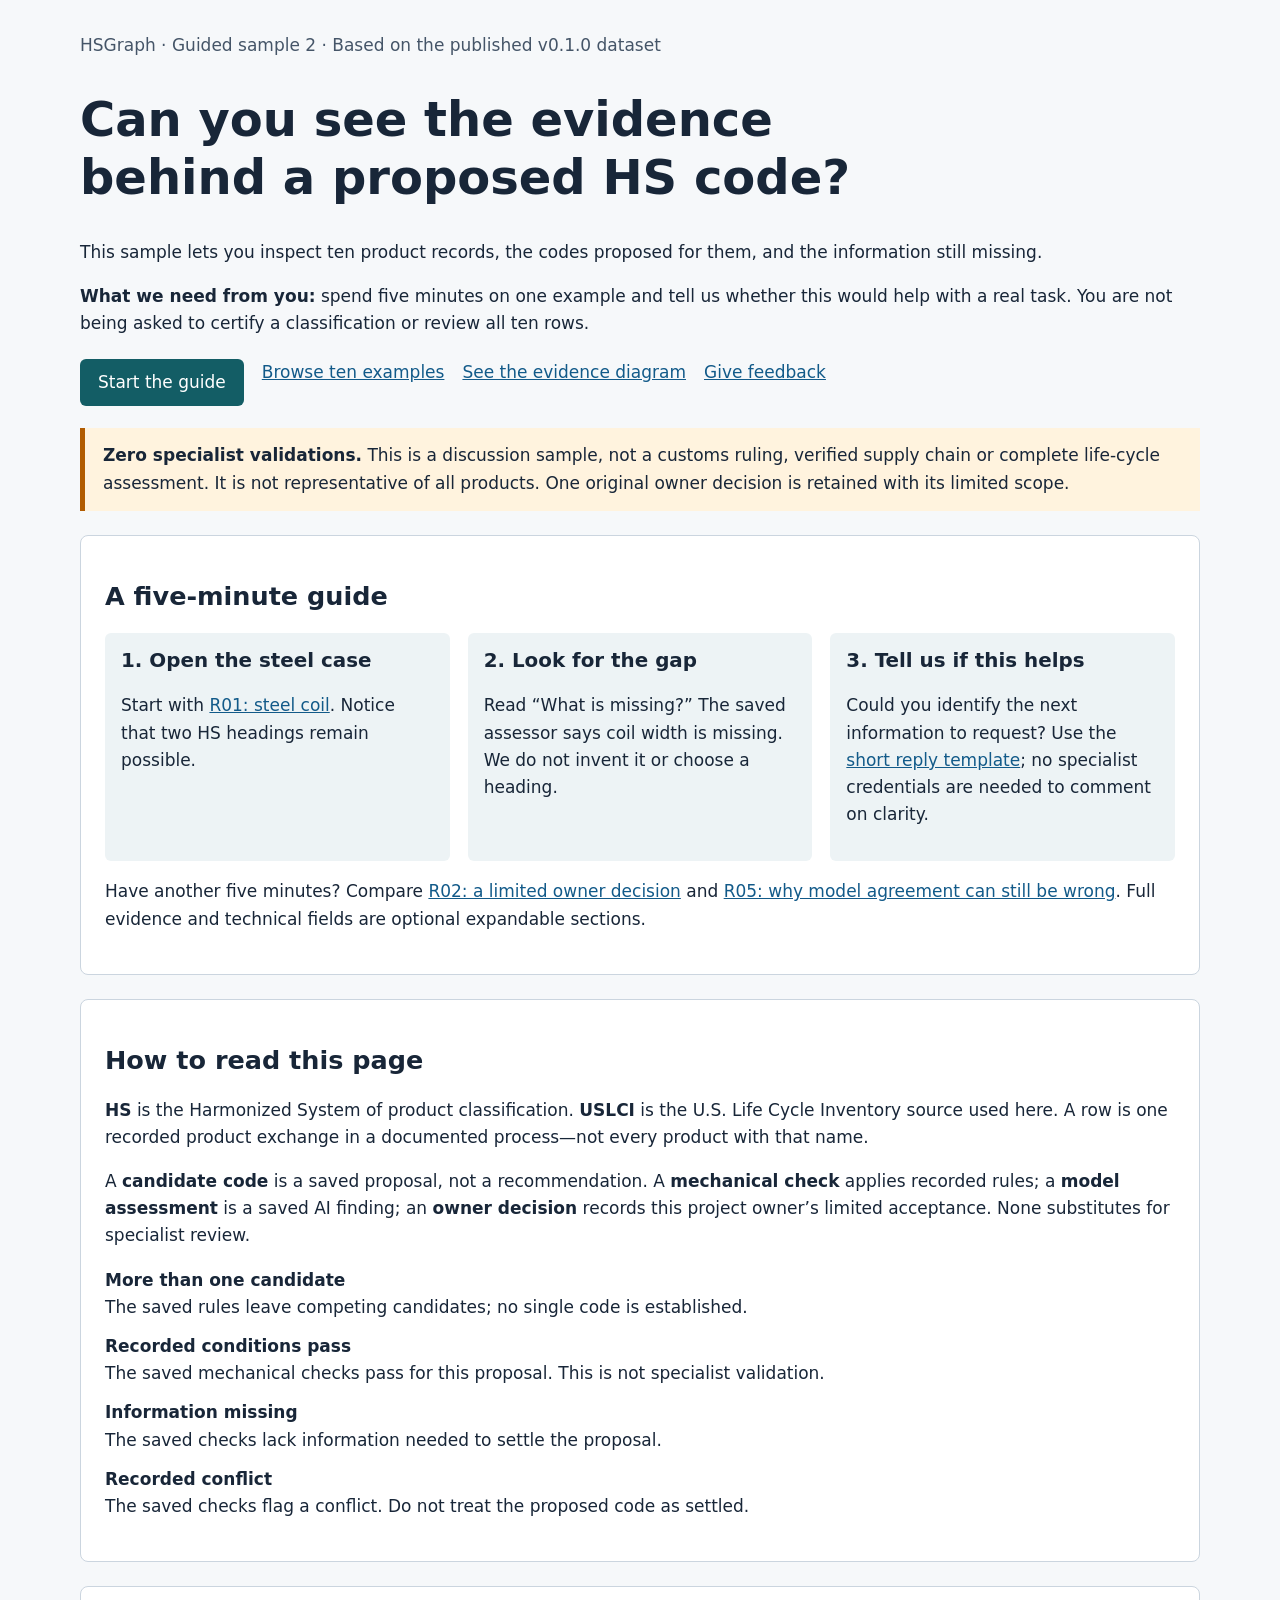
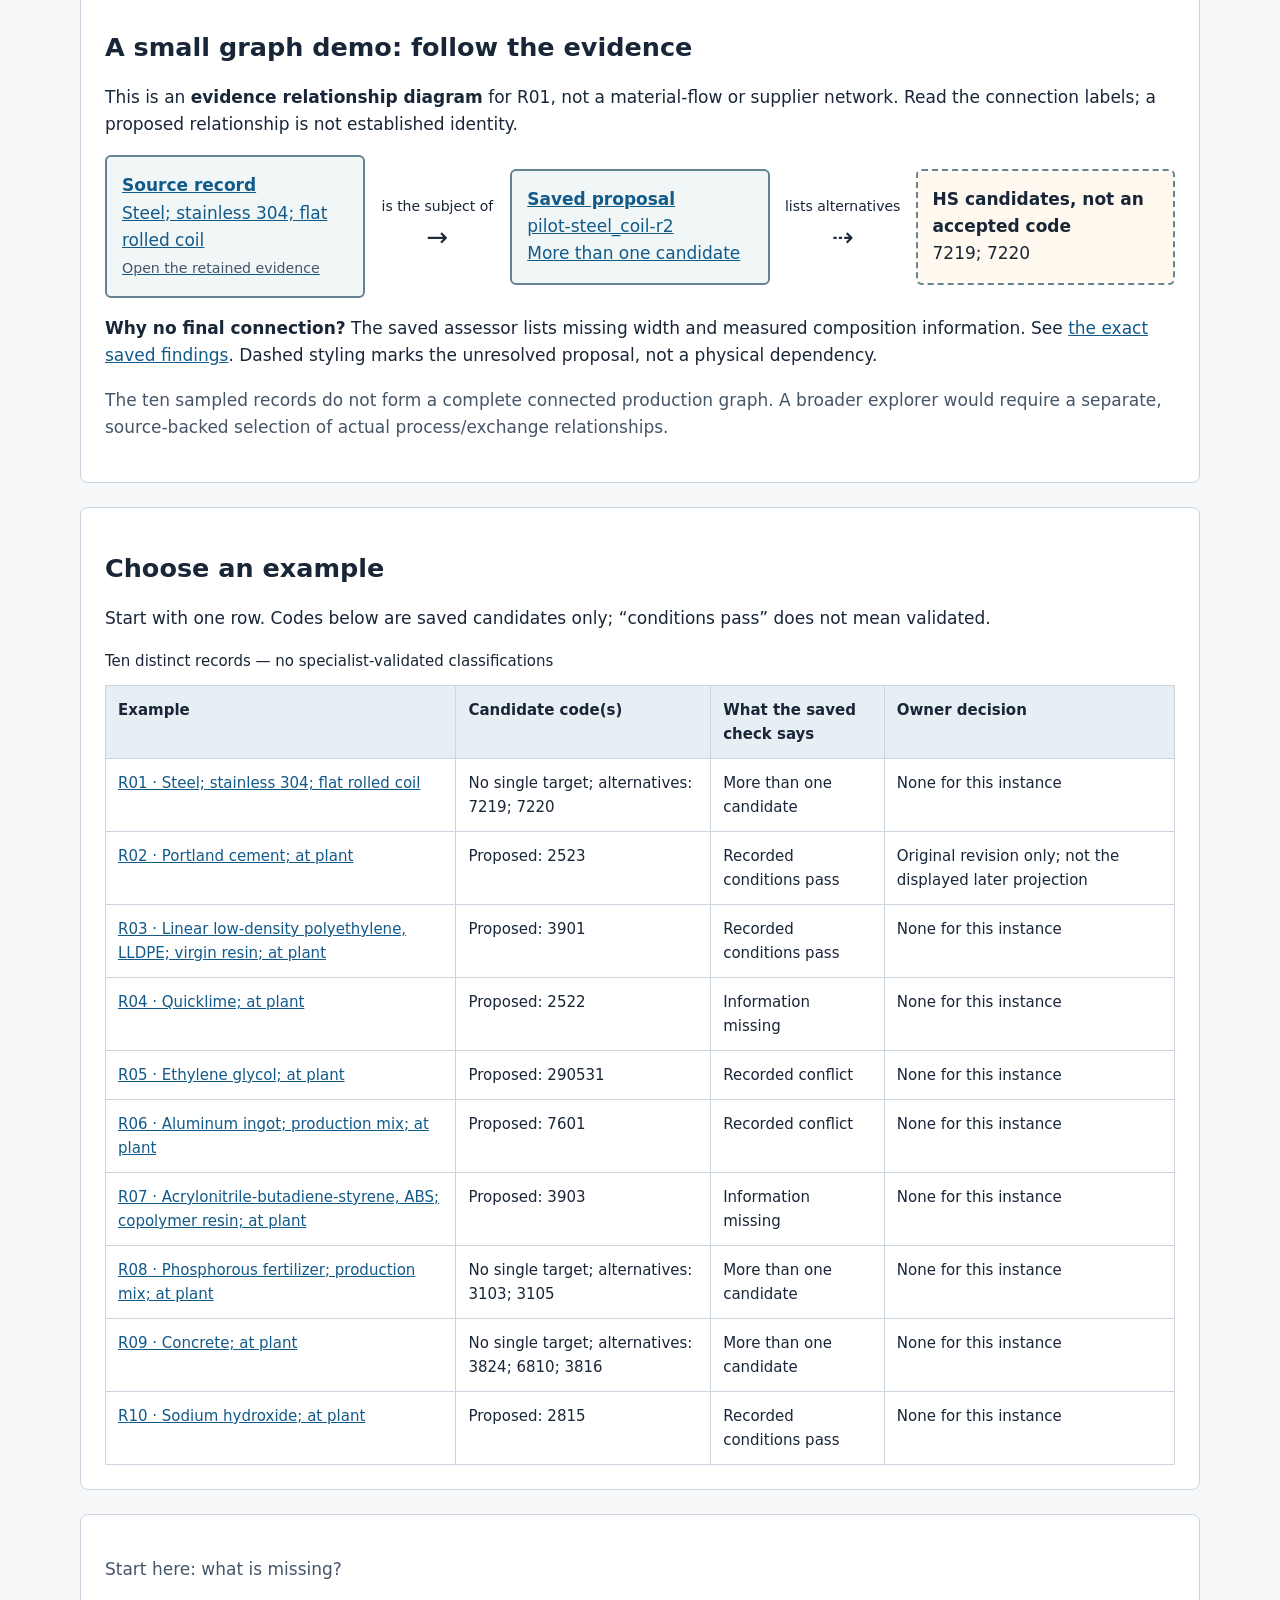
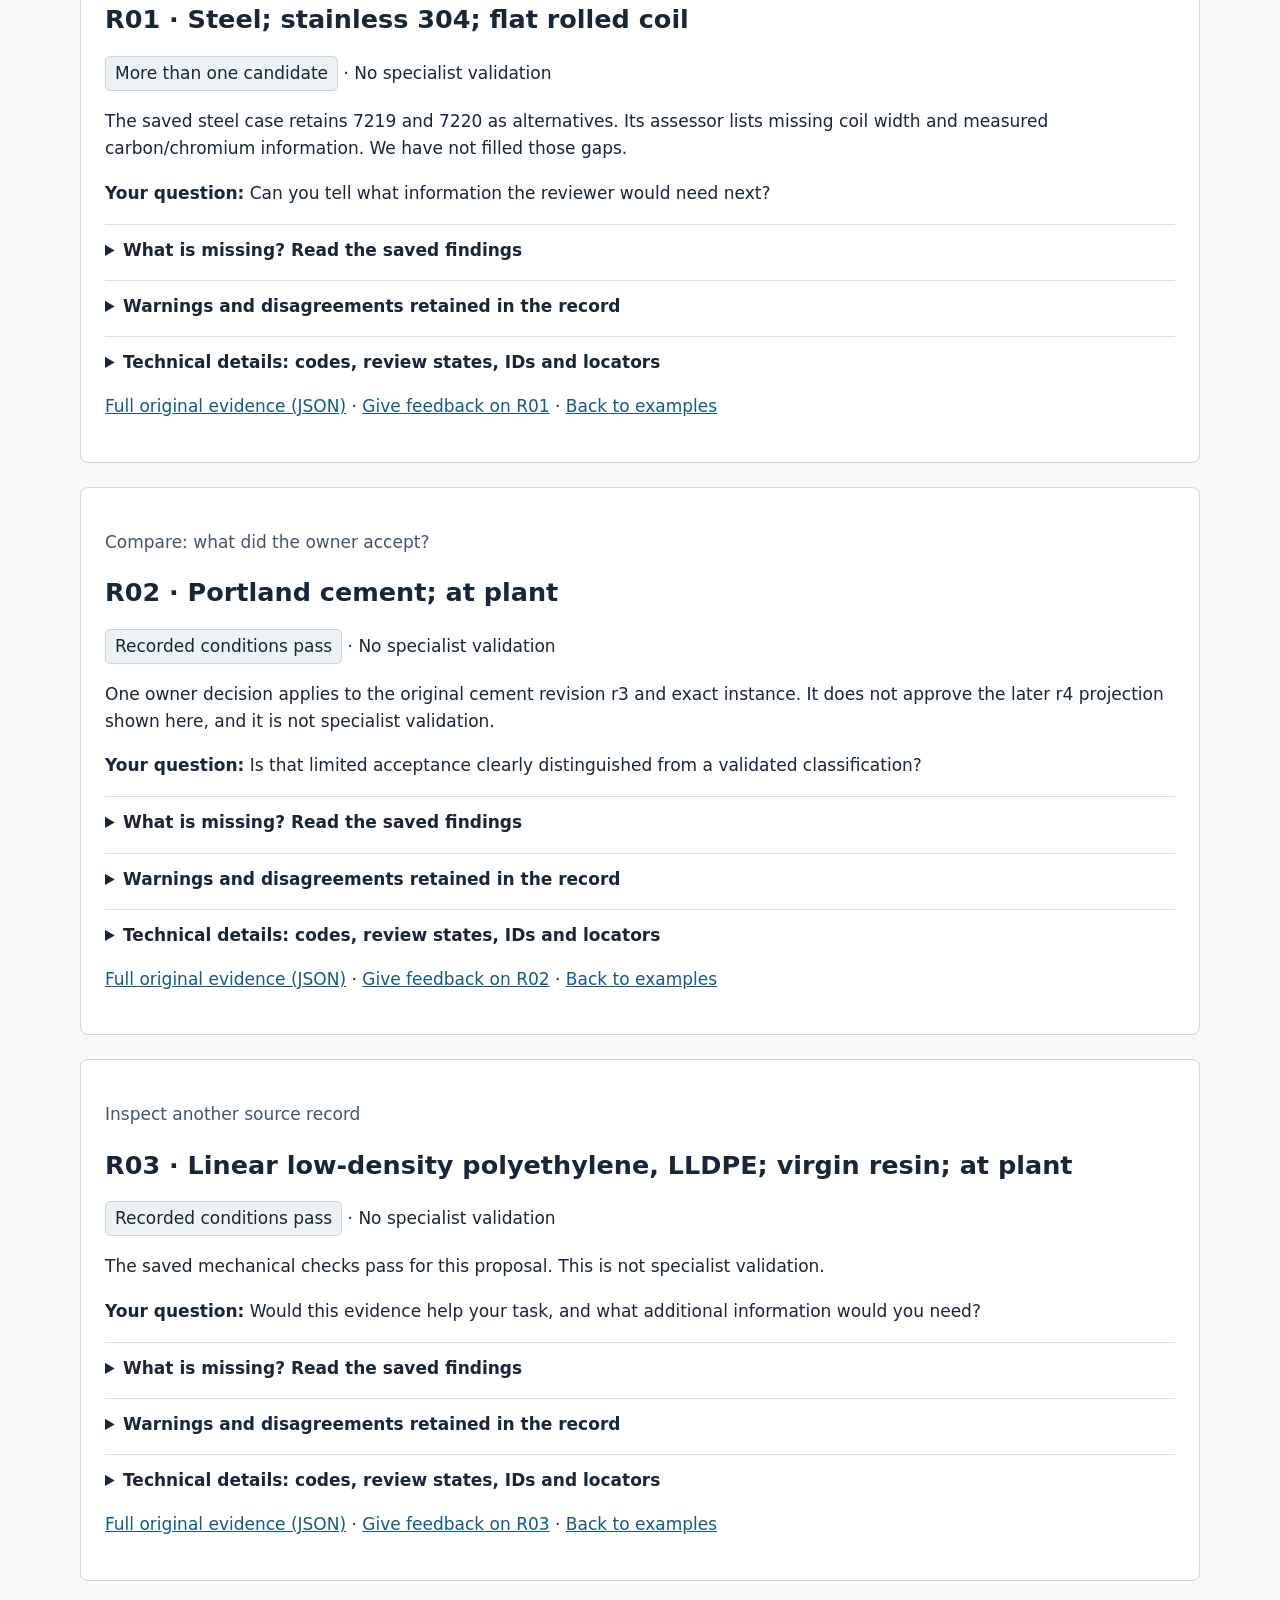
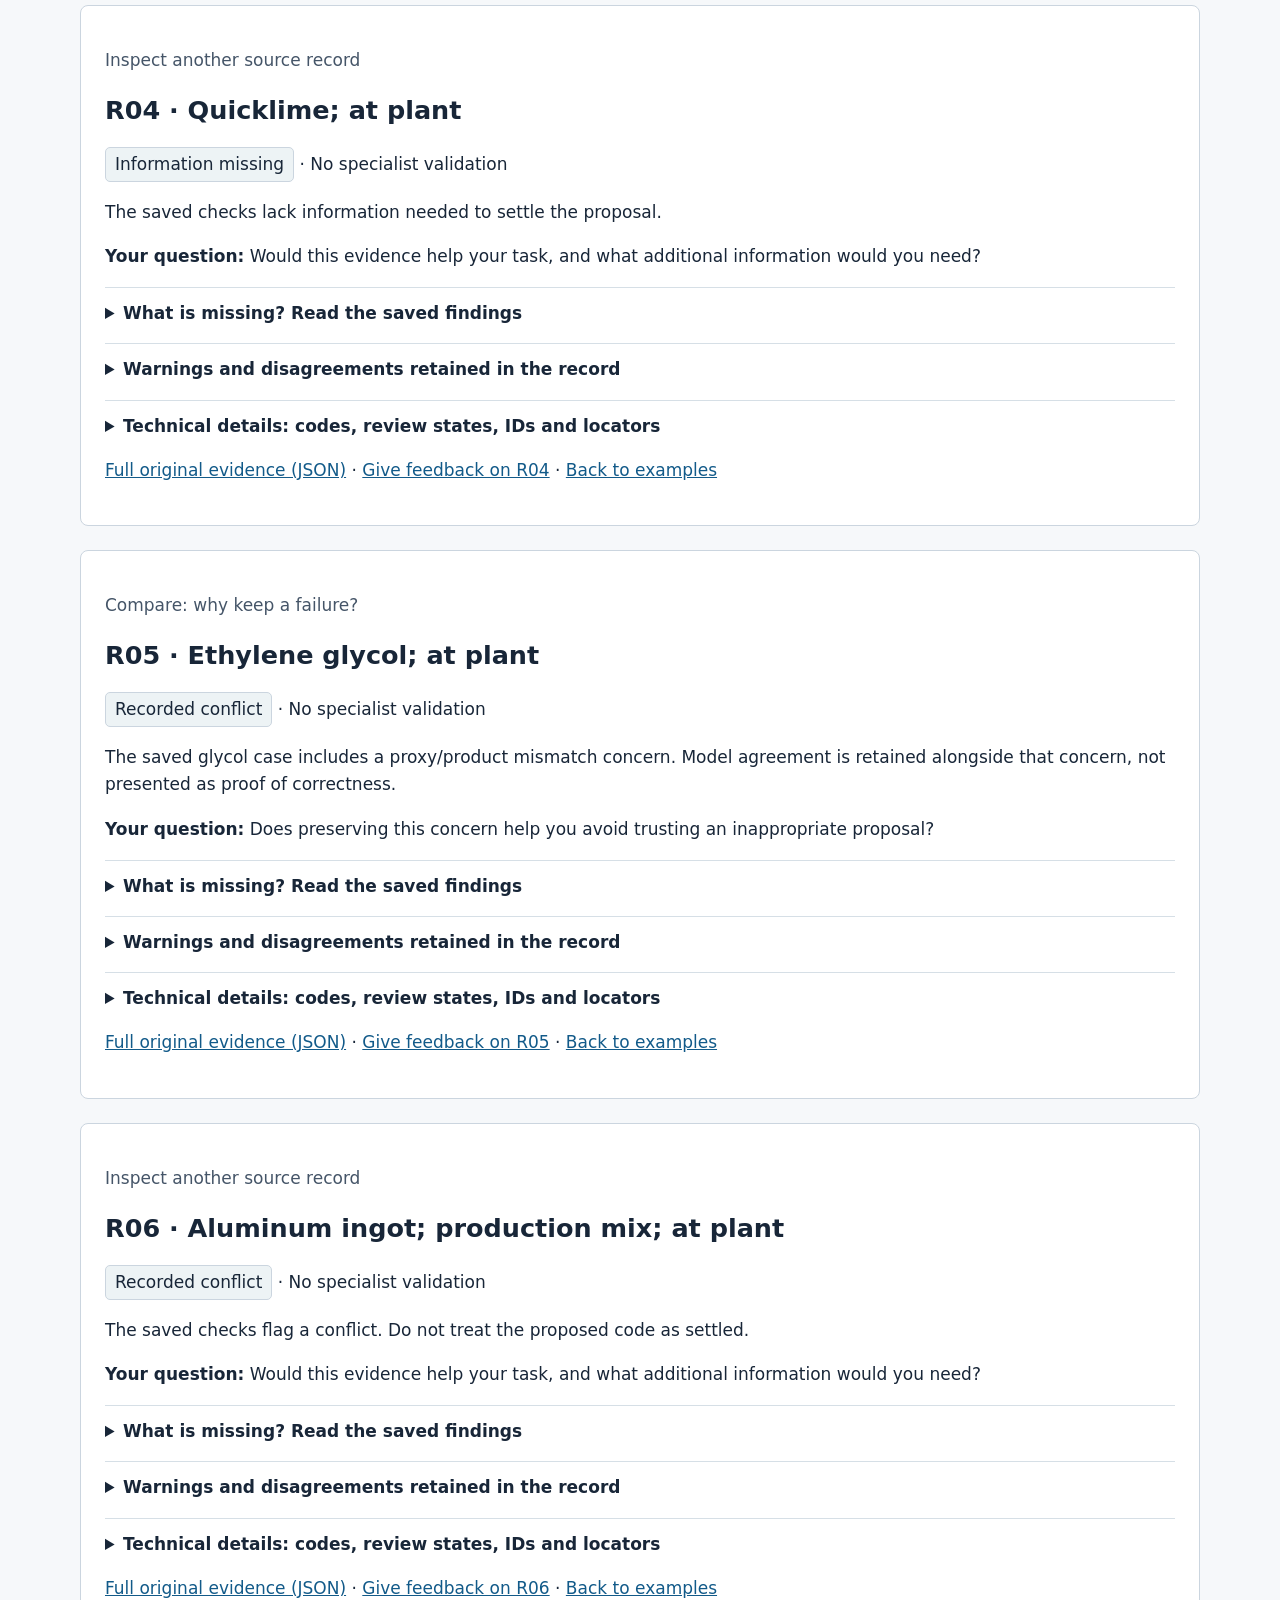
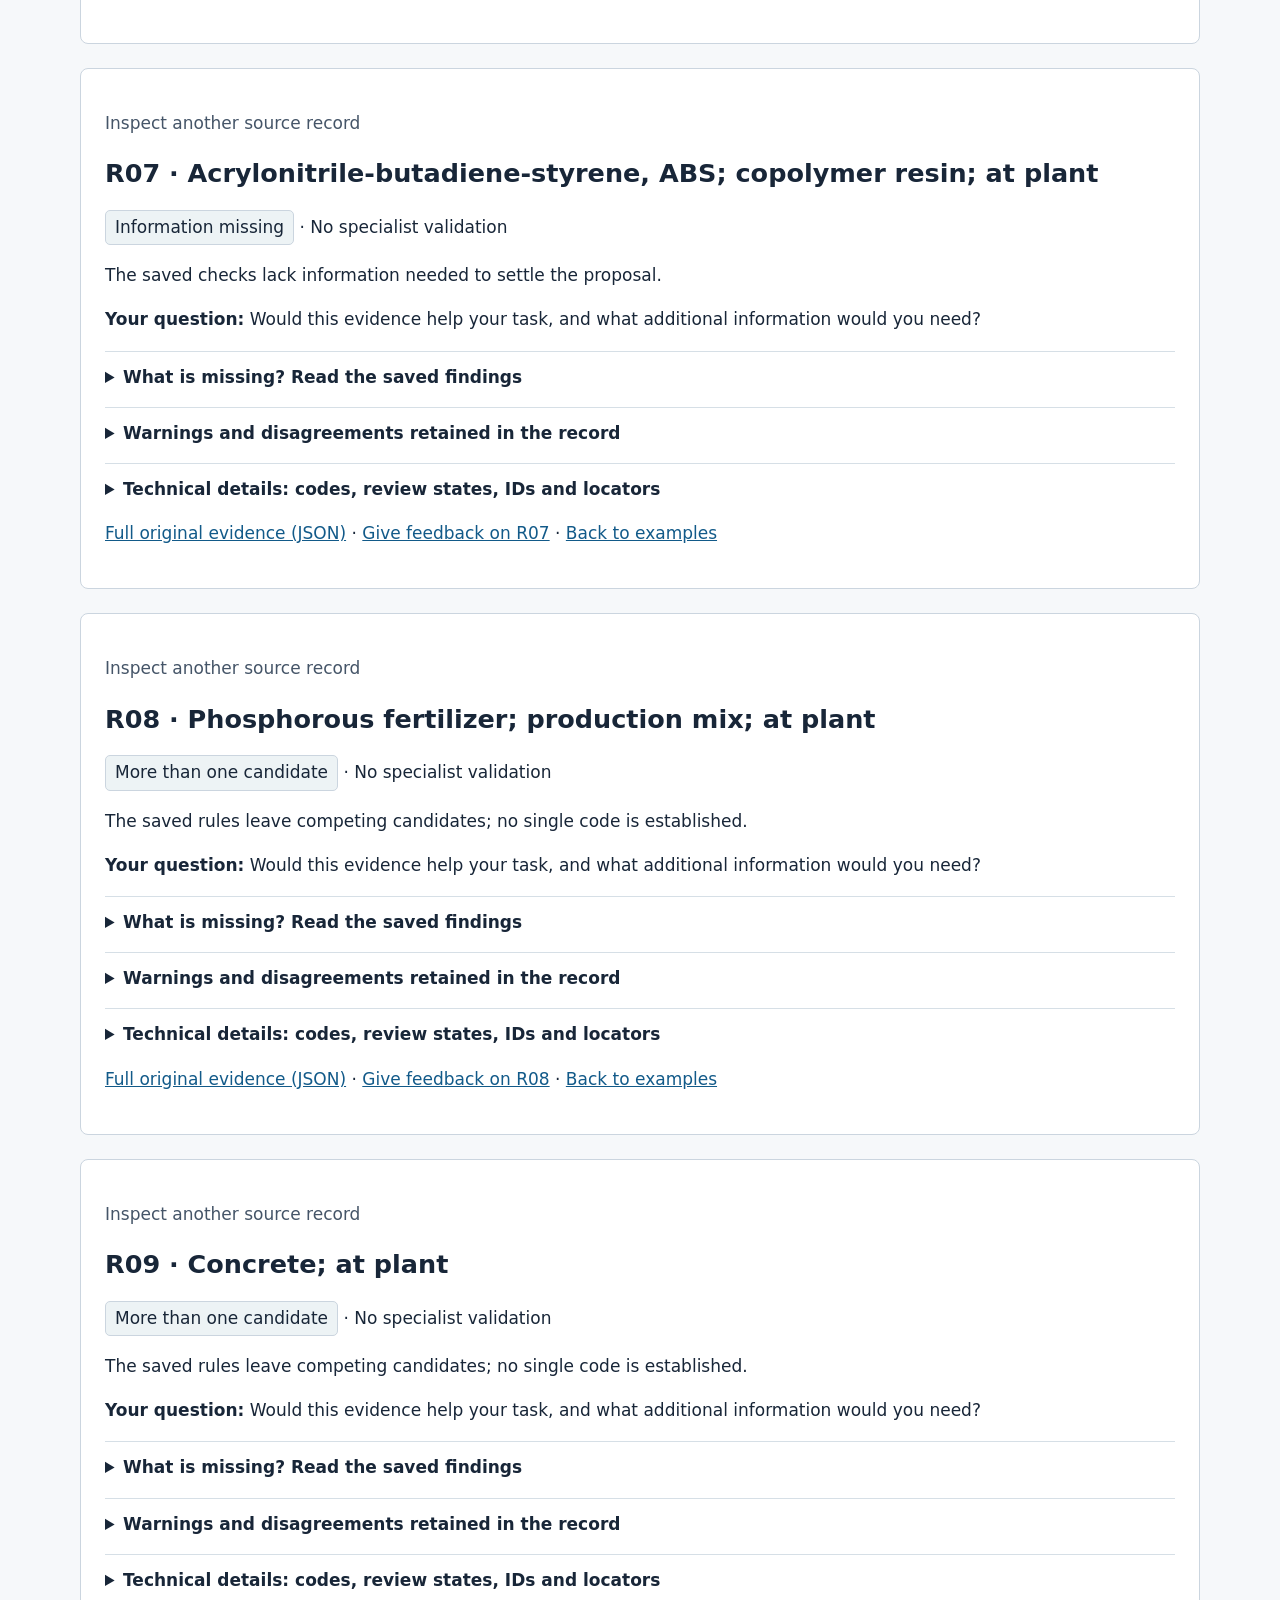
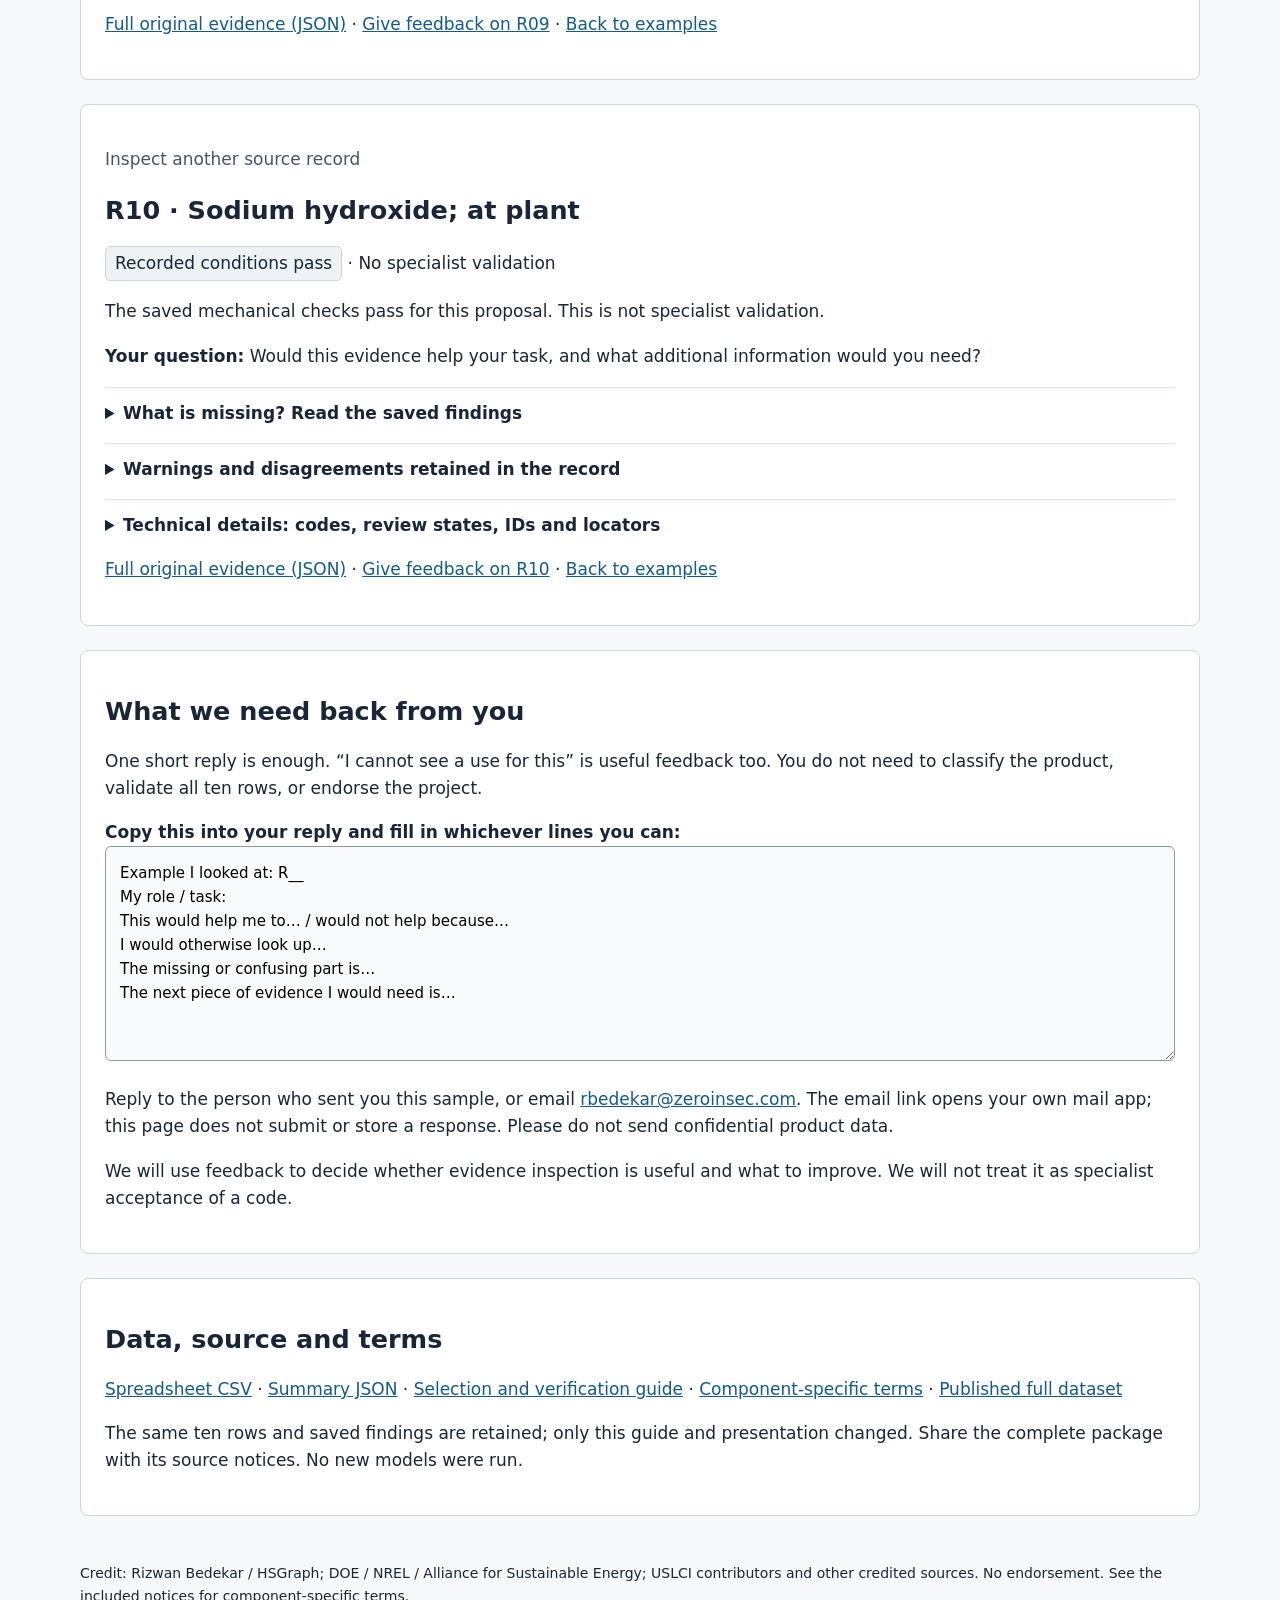
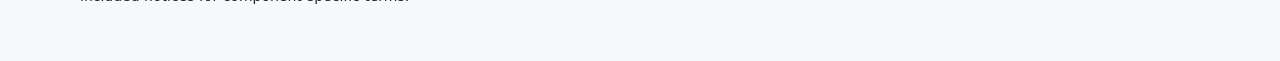
==== START_HERE.html @ 0ce2a362 "Publish guided ten-record evidence demo for GitHub Pages" ====
<!doctype html><html lang="en"><head><meta charset="utf-8">
<meta name="viewport" content="width=device-width, initial-scale=1">
<title>HSGraph — a five-minute evidence walkthrough</title>
<style>
body{font:17px/1.6 system-ui,sans-serif;color:#182638;max-width:1120px;margin:32px auto;padding:0 22px;background:#f6f8fa}h1,h2,h3{line-height:1.2}h1{font-size:clamp(2rem,4vw,3rem);max-width:850px}a{color:#125a89}a:focus-visible,summary:focus-visible,textarea:focus-visible{outline:3px solid #b15b00;outline-offset:4px}nav{display:flex;flex-wrap:wrap;gap:18px;margin:22px 0}.button{display:inline-block;background:#135d65;color:white;padding:10px 18px;border-radius:6px;text-decoration:none}.notice{border-left:5px solid #b15b00;background:#fff3de;padding:14px 18px}.panel,section.case{margin:24px 0;padding:24px;border:1px solid #cbd5df;border-radius:8px;background:white;overflow-wrap:anywhere}section.case:target{border:2px solid #135d65}section{scroll-margin-top:18px}.cards{display:grid;grid-template-columns:repeat(3,minmax(0,1fr));gap:18px}.cards>div{padding:16px;background:#edf3f5;border-radius:6px}.cards h3{margin-top:0}table{border-collapse:collapse;width:100%;font-size:15px}caption{text-align:left;margin-bottom:12px}th,td{border:1px solid #cbd5df;padding:12px;text-align:left;vertical-align:top}th{background:#e7eef4}.scroll{overflow-x:auto}details{margin:16px 0;border-top:1px solid #d6dfe6;padding-top:12px}summary{font-weight:650;cursor:pointer}dt{font-weight:650;margin-top:12px}dd{margin-left:0;white-space:pre-wrap}small,.muted{color:#455568}.badge{display:inline-block;background:#edf3f5;border:1px solid #cbd5df;padding:3px 9px;border-radius:5px}.trail{display:grid;grid-template-columns:2fr 1fr 2fr 1fr 2fr;gap:8px;align-items:center}.node{border:2px solid #658391;border-radius:6px;padding:15px;background:#f1f6f7}.proposal{border-style:dashed;background:#fff9ef}.edge{text-align:center;font-size:14px}.edge span{display:block;font-size:26px}textarea{box-sizing:border-box;width:100%;min-height:215px;padding:14px;font:15px/1.6 system-ui;border:1px solid #879baa;border-radius:6px;background:#f8fafb}.facts li{margin-bottom:12px}footer{padding:22px 0;font-size:14px}@media(max-width:720px){.cards{grid-template-columns:1fr}.trail{grid-template-columns:1fr}.edge span{transform:rotate(90deg)}.panel,section.case{padding:18px}body{padding:0 14px}table{min-width:680px}}
</style></head><body><header><p class="muted">HSGraph · Guided sample 2 · Based on the published v0.1.0 dataset</p>
<h1>Can you see the evidence behind a proposed HS code?</h1>
<p>This sample lets you inspect ten product records, the codes proposed for them, and the information still missing.</p>
<p><strong>What we need from you:</strong> spend five minutes on one example and tell us whether this would help with a real task. You are not being asked to certify a classification or review all ten rows.</p>
<nav aria-label="Page navigation"><a class="button" href="#guide">Start the guide</a><a href="#examples">Browse ten examples</a><a href="#graph">See the evidence diagram</a><a href="#feedback">Give feedback</a></nav>
<p class="notice"><strong>Zero specialist validations.</strong> This is a discussion sample, not a customs ruling, verified supply chain or complete life-cycle assessment. It is not representative of all products. One original owner decision is retained with its limited scope.</p></header><main>
<section class="panel" id="guide"><h2>A five-minute guide</h2>
<div class="cards"><div><h3>1. Open the steel case</h3><p>Start with <a href="#R01">R01: steel coil</a>. Notice that two HS headings remain possible.</p></div><div><h3>2. Look for the gap</h3><p>Read “What is missing?” The saved assessor says coil width is missing. We do not invent it or choose a heading.</p></div><div><h3>3. Tell us if this helps</h3><p>Could you identify the next information to request? Use the <a href="#feedback">short reply template</a>; no specialist credentials are needed to comment on clarity.</p></div></div>
<p>Have another five minutes? Compare <a href="#R02">R02: a limited owner decision</a> and <a href="#R05">R05: why model agreement can still be wrong</a>. Full evidence and technical fields are optional expandable sections.</p></section>
<section class="panel" id="key"><h2>How to read this page</h2>
<p><strong>HS</strong> is the Harmonized System of product classification. <strong>USLCI</strong> is the U.S. Life Cycle Inventory source used here. A row is one recorded product exchange in a documented process—not every product with that name.</p>
<p>A <strong>candidate code</strong> is a saved proposal, not a recommendation. A <strong>mechanical check</strong> applies recorded rules; a <strong>model assessment</strong> is a saved AI finding; an <strong>owner decision</strong> records this project owner’s limited acceptance. None substitutes for specialist review.</p><dl>
<dt>More than one candidate</dt><dd>The saved rules leave competing candidates; no single code is established.</dd>
<dt>Recorded conditions pass</dt><dd>The saved mechanical checks pass for this proposal. This is not specialist validation.</dd>
<dt>Information missing</dt><dd>The saved checks lack information needed to settle the proposal.</dd>
<dt>Recorded conflict</dt><dd>The saved checks flag a conflict. Do not treat the proposed code as settled.</dd>
</dl></section>
<section class="panel" id="graph"><h2>A small graph demo: follow the evidence</h2>
<p>This is an <strong>evidence relationship diagram</strong> for R01, not a material-flow or supplier network. Read the connection labels; a proposed relationship is not established identity.</p>
<div class="trail" role="group" aria-label="R01 record linked to a saved proposal and its unresolved alternatives">
<a class="node" href="evidence/R01.json"><strong>Source record</strong><br>Steel; stainless 304; flat rolled coil<br><small>Open the retained evidence</small></a>
<div class="edge">is the subject of<span aria-hidden="true">→</span></div>
<a class="node" href="#R01"><strong>Saved proposal</strong><br>pilot-steel_coil-r2<br>More than one candidate</a>
<div class="edge">lists alternatives<span aria-hidden="true">⇢</span></div>
<div class="node proposal"><strong>HS candidates, not an accepted code</strong><br>7219; 7220</div></div>
<p><strong>Why no final connection?</strong> The saved assessor lists missing width and measured composition information. See <a href="#R01">the exact saved findings</a>. Dashed styling marks the unresolved proposal, not a physical dependency.</p>
<p class="muted">The ten sampled records do not form a complete connected production graph. A broader explorer would require a separate, source-backed selection of actual process/exchange relationships.</p></section>
<section class="panel" id="examples"><h2>Choose an example</h2><p>Start with one row. Codes below are saved candidates only; “conditions pass” does not mean validated.</p><div class="scroll" tabindex="0" role="region" aria-label="Ten examples; scroll horizontally on small screens"><table><caption>Ten distinct records — no specialist-validated classifications</caption><thead><tr><th scope="col">Example</th><th scope="col">Candidate code(s)</th><th scope="col">What the saved check says</th><th scope="col">Owner decision</th></tr></thead><tbody>
<tr><td><a href="#R01">R01 · Steel; stainless 304; flat rolled coil</a></td><td>No single target; alternatives: 7219; 7220</td><td>More than one candidate</td><td>None for this instance</td></tr>
<tr><td><a href="#R02">R02 · Portland cement; at plant</a></td><td>Proposed: 2523</td><td>Recorded conditions pass</td><td>Original revision only; not the displayed later projection</td></tr>
<tr><td><a href="#R03">R03 · Linear low-density polyethylene, LLDPE; virgin resin; at plant</a></td><td>Proposed: 3901</td><td>Recorded conditions pass</td><td>None for this instance</td></tr>
<tr><td><a href="#R04">R04 · Quicklime; at plant</a></td><td>Proposed: 2522</td><td>Information missing</td><td>None for this instance</td></tr>
<tr><td><a href="#R05">R05 · Ethylene glycol; at plant</a></td><td>Proposed: 290531</td><td>Recorded conflict</td><td>None for this instance</td></tr>
<tr><td><a href="#R06">R06 · Aluminum ingot; production mix; at plant</a></td><td>Proposed: 7601</td><td>Recorded conflict</td><td>None for this instance</td></tr>
<tr><td><a href="#R07">R07 · Acrylonitrile-butadiene-styrene, ABS; copolymer resin; at plant</a></td><td>Proposed: 3903</td><td>Information missing</td><td>None for this instance</td></tr>
<tr><td><a href="#R08">R08 · Phosphorous fertilizer; production mix; at plant</a></td><td>No single target; alternatives: 3103; 3105</td><td>More than one candidate</td><td>None for this instance</td></tr>
<tr><td><a href="#R09">R09 · Concrete; at plant</a></td><td>No single target; alternatives: 3824; 6810; 3816</td><td>More than one candidate</td><td>None for this instance</td></tr>
<tr><td><a href="#R10">R10 · Sodium hydroxide; at plant</a></td><td>Proposed: 2815</td><td>Recorded conditions pass</td><td>None for this instance</td></tr>
</tbody></table></div></section>
<section class="case" id="R01"><p class="muted">Start here: what is missing?</p><h2>R01 · Steel; stainless 304; flat rolled coil</h2><p><span class="badge">More than one candidate</span> · No specialist validation</p><p>The saved steel case retains 7219 and 7220 as alternatives. Its assessor lists missing coil width and measured carbon/chromium information. We have not filled those gaps.</p><p><strong>Your question:</strong> Can you tell what information the reviewer would need next?</p>
<details><summary>What is missing? Read the saved findings</summary><p>These are attributed saved model findings, not newly verified facts. No listed gap does not prove the information is complete.</p><ul class="facts">
<li>smoke1/stainless-steel-coil assessor: The coil width is not supplied. Effect: This directly prevents choosing between 7219 (600 mm or more) and 7220 (less than 600 mm).</li>
<li>smoke1/stainless-steel-coil assessor: Measured carbon and chromium percentages are not supplied. Effect: The legal stainless-steel definition cannot be independently checked, although the exact product is expressly identified as stainless 304 throughout the native evidence.</li>
</ul></details>
<details><summary>Warnings and disagreements retained in the record</summary><p>None recorded here; not proof of correctness</p></details>
<details><summary>Technical details: codes, review states, IDs and locators</summary><dl>
<dt>instance id</dt><dd>uslci-1.2026-06.0:processes:49f5324b-fc33-36e9-b5af-3c80d73492bd:exchange:2</dd>
<dt>source locator</dt><dd>processes/49f5324b-fc33-36e9-b5af-3c80d73492bd.json#/exchanges/0</dd>
<dt>mapping revision id</dt><dd>pilot-steel_coil-r2</dd>
<dt>saved projection target</dt><dd>none</dd>
<dt>saved revision alternatives</dt><dd>7219; 7220</dd>
<dt>mechanical outcome</dt><dd>ambiguous</dd>
<dt>product identity outcome NOT HS</dt><dd>automated_supported</dd>
<dt>saved HS case outcomes NOT validation</dt><dd>smoke1/stainless-steel-coil: assessor=competing_targets; challenger=competing_targets<br><br>smoke2/S2-09: assessor=competing_targets; challenger=competing_targets<br><br>smoke2/S2-05: assessor=competing_targets; challenger=competing_targets</dd>
<dt>owner review</dt><dd>no_owner_acceptance</dd>
<dt>displayed projection owner review</dt><dd>no_owner_acceptance</dd>
<dt>specialist validation</dt><dd>none</dd>
<dt>recorded missing facts</dt><dd>smoke1/stainless-steel-coil assessor: The coil width is not supplied. Effect: This directly prevents choosing between 7219 (600 mm or more) and 7220 (less than 600 mm).<br><br>smoke1/stainless-steel-coil assessor: Measured carbon and chromium percentages are not supplied. Effect: The legal stainless-steel definition cannot be independently checked, although the exact product is expressly identified as stainless 304 throughout the native evidence.</dd>
<dt>post run concerns</dt><dd>None recorded here; not proof of correctness</dd>
<dt>use limit</dt><dd>Evidence inspection only; not a verified classification, customs ruling or complete LCA</dd>
</dl></details><p><a href="evidence/R01.json">Full original evidence (JSON)</a> · <a href="#feedback">Give feedback on R01</a> · <a href="#examples">Back to examples</a></p></section>
<section class="case" id="R02"><p class="muted">Compare: what did the owner accept?</p><h2>R02 · Portland cement; at plant</h2><p><span class="badge">Recorded conditions pass</span> · No specialist validation</p><p>One owner decision applies to the original cement revision r3 and exact instance. It does not approve the later r4 projection shown here, and it is not specialist validation.</p><p><strong>Your question:</strong> Is that limited acceptance clearly distinguished from a validated classification?</p>
<details><summary>What is missing? Read the saved findings</summary><p>These are attributed saved model findings, not newly verified facts. No listed gap does not prove the information is complete.</p><ul class="facts">
<li>smoke1/cement assessor: No HS6-level cement subtype or presentation facts are supplied. Effect: Prevents classification more specifically than HS4; it does not undermine heading 2523.</li>
</ul></details>
<details><summary>Warnings and disagreements retained in the record</summary><p>None recorded here; not proof of correctness</p></details>
<details><summary>Technical details: codes, review states, IDs and locators</summary><dl>
<dt>instance id</dt><dd>uslci-1.2026-06.0:processes:62993671-574c-3fc5-b66a-6be3bb21ad3d:exchange:66</dd>
<dt>source locator</dt><dd>processes/62993671-574c-3fc5-b66a-6be3bb21ad3d.json#/exchanges/0</dd>
<dt>mapping revision id</dt><dd>pilot-cement-r4</dd>
<dt>saved projection target</dt><dd>2523</dd>
<dt>saved revision alternatives</dt><dd>none listed</dd>
<dt>mechanical outcome</dt><dd>applicable</dd>
<dt>product identity outcome NOT HS</dt><dd>automated_supported</dd>
<dt>saved HS case outcomes NOT validation</dt><dd>smoke1/cement: assessor=supported; challenger=supported<br><br>smoke2/S2-01: assessor=supported; challenger=supported<br><br>smoke2/S2-12: assessor=insufficient_information; challenger=insufficient_information<br><br>smoke2/S2-11: assessor=insufficient_information; challenger=insufficient_information</dd>
<dt>owner review</dt><dd>owner_accepted_original_revision_only: pilot-cement-r3; not acceptance of rebased identities, smoke views or chains</dd>
<dt>displayed projection owner review</dt><dd>no_owner_acceptance</dd>
<dt>specialist validation</dt><dd>none</dd>
<dt>recorded missing facts</dt><dd>smoke1/cement assessor: No HS6-level cement subtype or presentation facts are supplied. Effect: Prevents classification more specifically than HS4; it does not undermine heading 2523.</dd>
<dt>post run concerns</dt><dd>None recorded here; not proof of correctness</dd>
<dt>use limit</dt><dd>Evidence inspection only; not a verified classification, customs ruling or complete LCA</dd>
</dl></details><p><a href="evidence/R02.json">Full original evidence (JSON)</a> · <a href="#feedback">Give feedback on R02</a> · <a href="#examples">Back to examples</a></p></section>
<section class="case" id="R03"><p class="muted">Inspect another source record</p><h2>R03 · Linear low-density polyethylene, LLDPE; virgin resin; at plant</h2><p><span class="badge">Recorded conditions pass</span> · No specialist validation</p><p>The saved mechanical checks pass for this proposal. This is not specialist validation.</p><p><strong>Your question:</strong> Would this evidence help your task, and what additional information would you need?</p>
<details><summary>What is missing? Read the saved findings</summary><p>These are attributed saved model findings, not newly verified facts. No listed gap does not prove the information is complete.</p><ul class="facts">
<li>smoke1/lldpe assessor: The exact physical presentation—such as granules, powder, liquid, or other bulk primary form—is not stated. Effect: Leaves the primary-form condition dependent on the ordinary inventory meaning of virgin resin; contrary evidence that it is a shaped article would undermine heading 3901.</li>
<li>smoke1/lldpe assessor: Density, comonomer identity, monomer proportions, and chemical-modification details are absent. Effect: Prevents a defensible HS6 classification but does not prevent HS4 classification as a polymer of ethylene.</li>
</ul></details>
<details><summary>Warnings and disagreements retained in the record</summary><p>None recorded here; not proof of correctness</p></details>
<details><summary>Technical details: codes, review states, IDs and locators</summary><dl>
<dt>instance id</dt><dd>uslci-1.2026-06.0:processes:1dbafde2-2bc3-405c-9726-4d92fe7d29f9:exchange:108</dd>
<dt>source locator</dt><dd>processes/1dbafde2-2bc3-405c-9726-4d92fe7d29f9.json#/exchanges/0</dd>
<dt>mapping revision id</dt><dd>pilot-lldpe-r3</dd>
<dt>saved projection target</dt><dd>3901</dd>
<dt>saved revision alternatives</dt><dd>none listed</dd>
<dt>mechanical outcome</dt><dd>applicable</dd>
<dt>product identity outcome NOT HS</dt><dd>automated_supported</dd>
<dt>saved HS case outcomes NOT validation</dt><dd>smoke1/lldpe: assessor=supported; challenger=supported<br><br>smoke2/S2-06: assessor=insufficient_information; challenger=insufficient_information<br><br>smoke2/S2-02: assessor=conditional; challenger=conditional<br><br>smoke2/S2-10: assessor=insufficient_information; challenger=insufficient_information</dd>
<dt>owner review</dt><dd>no_owner_acceptance</dd>
<dt>displayed projection owner review</dt><dd>no_owner_acceptance</dd>
<dt>specialist validation</dt><dd>none</dd>
<dt>recorded missing facts</dt><dd>smoke1/lldpe assessor: The exact physical presentation—such as granules, powder, liquid, or other bulk primary form—is not stated. Effect: Leaves the primary-form condition dependent on the ordinary inventory meaning of virgin resin; contrary evidence that it is a shaped article would undermine heading 3901.<br><br>smoke1/lldpe assessor: Density, comonomer identity, monomer proportions, and chemical-modification details are absent. Effect: Prevents a defensible HS6 classification but does not prevent HS4 classification as a polymer of ethylene.</dd>
<dt>post run concerns</dt><dd>None recorded here; not proof of correctness</dd>
<dt>use limit</dt><dd>Evidence inspection only; not a verified classification, customs ruling or complete LCA</dd>
</dl></details><p><a href="evidence/R03.json">Full original evidence (JSON)</a> · <a href="#feedback">Give feedback on R03</a> · <a href="#examples">Back to examples</a></p></section>
<section class="case" id="R04"><p class="muted">Inspect another source record</p><h2>R04 · Quicklime; at plant</h2><p><span class="badge">Information missing</span> · No specialist validation</p><p>The saved checks lack information needed to settle the proposal.</p><p><strong>Your question:</strong> Would this evidence help your task, and what additional information would you need?</p>
<details><summary>What is missing? Read the saved findings</summary><p>These are attributed saved model findings, not newly verified facts. No listed gap does not prove the information is complete.</p><ul class="facts">
<li>smoke1/quicklime assessor: The product&#x27;s chemical composition, purity, impurities, and any additions are not stated. Effect: Prevents conclusively distinguishing commercial quicklime of 2522 from separately chemically defined calcium oxide potentially covered by 2825.</li>
<li>smoke1/quicklime assessor: No evidence states whether the product is calcium hydroxide rather than unslaked lime. Effect: The name and calcination process favor quicklime, but definitive chemical characterization would confirm the applicable side of the 2522 exclusion.</li>
</ul></details>
<details><summary>Warnings and disagreements retained in the record</summary><p>None recorded here; not proof of correctness</p></details>
<details><summary>Technical details: codes, review states, IDs and locators</summary><dl>
<dt>instance id</dt><dd>uslci-1.2026-06.0:processes:9c0c2415-126f-3162-8479-f002f315a8c7:exchange:1</dd>
<dt>source locator</dt><dd>processes/9c0c2415-126f-3162-8479-f002f315a8c7.json#/exchanges/0</dd>
<dt>mapping revision id</dt><dd>pilot-lime-r3</dd>
<dt>saved projection target</dt><dd>2522</dd>
<dt>saved revision alternatives</dt><dd>none listed</dd>
<dt>mechanical outcome</dt><dd>insufficient_information</dd>
<dt>product identity outcome NOT HS</dt><dd>automated_supported</dd>
<dt>saved HS case outcomes NOT validation</dt><dd>smoke1/quicklime: assessor=conditional; challenger=supported<br><br>smoke2/S2-07: assessor=competing_targets; challenger=competing_targets<br><br>smoke2/S2-08: assessor=competing_targets; challenger=competing_targets</dd>
<dt>owner review</dt><dd>no_owner_acceptance</dd>
<dt>displayed projection owner review</dt><dd>no_owner_acceptance</dd>
<dt>specialist validation</dt><dd>none</dd>
<dt>recorded missing facts</dt><dd>smoke1/quicklime assessor: The product&#x27;s chemical composition, purity, impurities, and any additions are not stated. Effect: Prevents conclusively distinguishing commercial quicklime of 2522 from separately chemically defined calcium oxide potentially covered by 2825.<br><br>smoke1/quicklime assessor: No evidence states whether the product is calcium hydroxide rather than unslaked lime. Effect: The name and calcination process favor quicklime, but definitive chemical characterization would confirm the applicable side of the 2522 exclusion.</dd>
<dt>post run concerns</dt><dd>None recorded here; not proof of correctness</dd>
<dt>use limit</dt><dd>Evidence inspection only; not a verified classification, customs ruling or complete LCA</dd>
</dl></details><p><a href="evidence/R04.json">Full original evidence (JSON)</a> · <a href="#feedback">Give feedback on R04</a> · <a href="#examples">Back to examples</a></p></section>
<section class="case" id="R05"><p class="muted">Compare: why keep a failure?</p><h2>R05 · Ethylene glycol; at plant</h2><p><span class="badge">Recorded conflict</span> · No specialist validation</p><p>The saved glycol case includes a proxy/product mismatch concern. Model agreement is retained alongside that concern, not presented as proof of correctness.</p><p><strong>Your question:</strong> Does preserving this concern help you avoid trusting an inappropriate proposal?</p>
<details><summary>What is missing? Read the saved findings</summary><p>These are attributed saved model findings, not newly verified facts. No listed gap does not prove the information is complete.</p><ul class="facts">
<li>smoke1/ethylene-glycol-proxy assessor: Purity, solution status, impurities, and additions are not stated. Effect: Could matter if contrary evidence showed the flow was not a Chapter 29 separate chemically defined compound in a permitted presentation; nothing supplied suggests that result.</li>
<li>smoke1/ethylene-glycol-proxy assessor: The proxy note does not state that the exchanged flow identity was formally replaced with propylene glycol. Effect: The represented product remains ethylene glycol; the note alone cannot support 290532.</li>
</ul></details>
<details><summary>Warnings and disagreements retained in the record</summary><p>smoke1/ethylene-glycol-proxy: Both passes classified the inventory proxy, not the represented product; raw support is not established support for that product.<br><br>smoke2/S2-03: Unresolved composition concern: source-declared identity was treated as composition eligibility; agreement is not correctness.</p></details>
<details><summary>Technical details: codes, review states, IDs and locators</summary><dl>
<dt>instance id</dt><dd>uslci-1.2026-06.0:processes:a3e150d0-770e-4e2a-9b19-f7daa8cda38b:exchange:38</dd>
<dt>source locator</dt><dd>processes/a3e150d0-770e-4e2a-9b19-f7daa8cda38b.json#/exchanges/62</dd>
<dt>mapping revision id</dt><dd>pilot-glycol-r2</dd>
<dt>saved projection target</dt><dd>290531</dd>
<dt>saved revision alternatives</dt><dd>none listed</dd>
<dt>mechanical outcome</dt><dd>conflicting</dd>
<dt>product identity outcome NOT HS</dt><dd>disputed</dd>
<dt>saved HS case outcomes NOT validation</dt><dd>smoke1/ethylene-glycol-proxy: assessor=supported; challenger=supported<br><br>smoke2/S2-03: assessor=supported; challenger=supported<br><br>smoke2/S2-04: assessor=conditional; challenger=conditional</dd>
<dt>owner review</dt><dd>no_owner_acceptance</dd>
<dt>displayed projection owner review</dt><dd>no_owner_acceptance</dd>
<dt>specialist validation</dt><dd>none</dd>
<dt>recorded missing facts</dt><dd>smoke1/ethylene-glycol-proxy assessor: Purity, solution status, impurities, and additions are not stated. Effect: Could matter if contrary evidence showed the flow was not a Chapter 29 separate chemically defined compound in a permitted presentation; nothing supplied suggests that result.<br><br>smoke1/ethylene-glycol-proxy assessor: The proxy note does not state that the exchanged flow identity was formally replaced with propylene glycol. Effect: The represented product remains ethylene glycol; the note alone cannot support 290532.</dd>
<dt>post run concerns</dt><dd>smoke1/ethylene-glycol-proxy: Both passes classified the inventory proxy, not the represented product; raw support is not established support for that product.<br><br>smoke2/S2-03: Unresolved composition concern: source-declared identity was treated as composition eligibility; agreement is not correctness.</dd>
<dt>use limit</dt><dd>Evidence inspection only; not a verified classification, customs ruling or complete LCA</dd>
</dl></details><p><a href="evidence/R05.json">Full original evidence (JSON)</a> · <a href="#feedback">Give feedback on R05</a> · <a href="#examples">Back to examples</a></p></section>
<section class="case" id="R06"><p class="muted">Inspect another source record</p><h2>R06 · Aluminum ingot; production mix; at plant</h2><p><span class="badge">Recorded conflict</span> · No specialist validation</p><p>The saved checks flag a conflict. Do not treat the proposed code as settled.</p><p><strong>Your question:</strong> Would this evidence help your task, and what additional information would you need?</p>
<details><summary>What is missing? Read the saved findings</summary><p>These are attributed saved model findings, not newly verified facts. No listed gap does not prove the information is complete.</p><ul class="facts">
<li>Public pre-Smoke condition/rationale text withheld; no missing-fact explanation reconstructed. See retained identity assumptions and withheld-material fields.</li>
</ul></details>
<details><summary>Warnings and disagreements retained in the record</summary><p>None recorded here; not proof of correctness</p></details>
<details><summary>Technical details: codes, review states, IDs and locators</summary><dl>
<dt>instance id</dt><dd>uslci-1.2026-06.0:processes:0f02f4bf-055b-35ff-ac40-1a21be06165f:exchange:4</dd>
<dt>source locator</dt><dd>processes/0f02f4bf-055b-35ff-ac40-1a21be06165f.json#/exchanges/1</dd>
<dt>mapping revision id</dt><dd>pilot-aluminium-r3</dd>
<dt>saved projection target</dt><dd>7601</dd>
<dt>saved revision alternatives</dt><dd>none listed</dd>
<dt>mechanical outcome</dt><dd>conflicting</dd>
<dt>product identity outcome NOT HS</dt><dd>automated_supported</dd>
<dt>saved HS case outcomes NOT validation</dt><dd>No saved Smoke HS assessment for this instance</dd>
<dt>owner review</dt><dd>no_owner_acceptance</dd>
<dt>displayed projection owner review</dt><dd>no_owner_acceptance</dd>
<dt>specialist validation</dt><dd>none</dd>
<dt>recorded missing facts</dt><dd>Public pre-Smoke condition/rationale text withheld; no missing-fact explanation reconstructed. See retained identity assumptions and withheld-material fields.</dd>
<dt>post run concerns</dt><dd>None recorded here; not proof of correctness</dd>
<dt>use limit</dt><dd>Evidence inspection only; not a verified classification, customs ruling or complete LCA</dd>
</dl></details><p><a href="evidence/R06.json">Full original evidence (JSON)</a> · <a href="#feedback">Give feedback on R06</a> · <a href="#examples">Back to examples</a></p></section>
<section class="case" id="R07"><p class="muted">Inspect another source record</p><h2>R07 · Acrylonitrile-butadiene-styrene, ABS; copolymer resin; at plant</h2><p><span class="badge">Information missing</span> · No specialist validation</p><p>The saved checks lack information needed to settle the proposal.</p><p><strong>Your question:</strong> Would this evidence help your task, and what additional information would you need?</p>
<details><summary>What is missing? Read the saved findings</summary><p>These are attributed saved model findings, not newly verified facts. No listed gap does not prove the information is complete.</p><ul class="facts">
<li>Public pre-Smoke condition/rationale text withheld; no missing-fact explanation reconstructed. See retained identity assumptions and withheld-material fields.</li>
</ul></details>
<details><summary>Warnings and disagreements retained in the record</summary><p>None recorded here; not proof of correctness</p></details>
<details><summary>Technical details: codes, review states, IDs and locators</summary><dl>
<dt>instance id</dt><dd>uslci-1.2026-06.0:processes:0d95cc8b-a9a0-3630-a760-1ab4d88257d8:exchange:84</dd>
<dt>source locator</dt><dd>processes/0d95cc8b-a9a0-3630-a760-1ab4d88257d8.json#/exchanges/67</dd>
<dt>mapping revision id</dt><dd>pilot-abs-r3</dd>
<dt>saved projection target</dt><dd>3903</dd>
<dt>saved revision alternatives</dt><dd>none listed</dd>
<dt>mechanical outcome</dt><dd>insufficient_information</dd>
<dt>product identity outcome NOT HS</dt><dd>automated_supported</dd>
<dt>saved HS case outcomes NOT validation</dt><dd>No saved Smoke HS assessment for this instance</dd>
<dt>owner review</dt><dd>no_owner_acceptance</dd>
<dt>displayed projection owner review</dt><dd>no_owner_acceptance</dd>
<dt>specialist validation</dt><dd>none</dd>
<dt>recorded missing facts</dt><dd>Public pre-Smoke condition/rationale text withheld; no missing-fact explanation reconstructed. See retained identity assumptions and withheld-material fields.</dd>
<dt>post run concerns</dt><dd>None recorded here; not proof of correctness</dd>
<dt>use limit</dt><dd>Evidence inspection only; not a verified classification, customs ruling or complete LCA</dd>
</dl></details><p><a href="evidence/R07.json">Full original evidence (JSON)</a> · <a href="#feedback">Give feedback on R07</a> · <a href="#examples">Back to examples</a></p></section>
<section class="case" id="R08"><p class="muted">Inspect another source record</p><h2>R08 · Phosphorous fertilizer; production mix; at plant</h2><p><span class="badge">More than one candidate</span> · No specialist validation</p><p>The saved rules leave competing candidates; no single code is established.</p><p><strong>Your question:</strong> Would this evidence help your task, and what additional information would you need?</p>
<details><summary>What is missing? Read the saved findings</summary><p>These are attributed saved model findings, not newly verified facts. No listed gap does not prove the information is complete.</p><ul class="facts">
<li>Public pre-Smoke condition/rationale text withheld; no missing-fact explanation reconstructed. See retained identity assumptions and withheld-material fields.</li>
</ul></details>
<details><summary>Warnings and disagreements retained in the record</summary><p>None recorded here; not proof of correctness</p></details>
<details><summary>Technical details: codes, review states, IDs and locators</summary><dl>
<dt>instance id</dt><dd>uslci-1.2026-06.0:processes:0879167f-989b-3e3b-b9c5-3c07ea0a3f8e:exchange:20</dd>
<dt>source locator</dt><dd>processes/0879167f-989b-3e3b-b9c5-3c07ea0a3f8e.json#/exchanges/25</dd>
<dt>mapping revision id</dt><dd>pilot-fertilizer_mix-r2</dd>
<dt>saved projection target</dt><dd>none</dd>
<dt>saved revision alternatives</dt><dd>3103; 3105</dd>
<dt>mechanical outcome</dt><dd>ambiguous</dd>
<dt>product identity outcome NOT HS</dt><dd>automated_conditional</dd>
<dt>saved HS case outcomes NOT validation</dt><dd>No saved Smoke HS assessment for this instance</dd>
<dt>owner review</dt><dd>no_owner_acceptance</dd>
<dt>displayed projection owner review</dt><dd>no_owner_acceptance</dd>
<dt>specialist validation</dt><dd>none</dd>
<dt>recorded missing facts</dt><dd>Public pre-Smoke condition/rationale text withheld; no missing-fact explanation reconstructed. See retained identity assumptions and withheld-material fields.</dd>
<dt>post run concerns</dt><dd>None recorded here; not proof of correctness</dd>
<dt>use limit</dt><dd>Evidence inspection only; not a verified classification, customs ruling or complete LCA</dd>
</dl></details><p><a href="evidence/R08.json">Full original evidence (JSON)</a> · <a href="#feedback">Give feedback on R08</a> · <a href="#examples">Back to examples</a></p></section>
<section class="case" id="R09"><p class="muted">Inspect another source record</p><h2>R09 · Concrete; at plant</h2><p><span class="badge">More than one candidate</span> · No specialist validation</p><p>The saved rules leave competing candidates; no single code is established.</p><p><strong>Your question:</strong> Would this evidence help your task, and what additional information would you need?</p>
<details><summary>What is missing? Read the saved findings</summary><p>These are attributed saved model findings, not newly verified facts. No listed gap does not prove the information is complete.</p><ul class="facts">
<li>Public pre-Smoke condition/rationale text withheld; no missing-fact explanation reconstructed. See retained identity assumptions and withheld-material fields.</li>
</ul></details>
<details><summary>Warnings and disagreements retained in the record</summary><p>None recorded here; not proof of correctness</p></details>
<details><summary>Technical details: codes, review states, IDs and locators</summary><dl>
<dt>instance id</dt><dd>uslci-1.2026-06.0:processes:0381ede3-9567-44c0-9200-cbbef872097e:exchange:5</dd>
<dt>source locator</dt><dd>processes/0381ede3-9567-44c0-9200-cbbef872097e.json#/exchanges/17</dd>
<dt>mapping revision id</dt><dd>pilot-concrete-r2</dd>
<dt>saved projection target</dt><dd>none</dd>
<dt>saved revision alternatives</dt><dd>3824; 6810; 3816</dd>
<dt>mechanical outcome</dt><dd>ambiguous</dd>
<dt>product identity outcome NOT HS</dt><dd>automated_supported</dd>
<dt>saved HS case outcomes NOT validation</dt><dd>No saved Smoke HS assessment for this instance</dd>
<dt>owner review</dt><dd>no_owner_acceptance</dd>
<dt>displayed projection owner review</dt><dd>no_owner_acceptance</dd>
<dt>specialist validation</dt><dd>none</dd>
<dt>recorded missing facts</dt><dd>Public pre-Smoke condition/rationale text withheld; no missing-fact explanation reconstructed. See retained identity assumptions and withheld-material fields.</dd>
<dt>post run concerns</dt><dd>None recorded here; not proof of correctness</dd>
<dt>use limit</dt><dd>Evidence inspection only; not a verified classification, customs ruling or complete LCA</dd>
</dl></details><p><a href="evidence/R09.json">Full original evidence (JSON)</a> · <a href="#feedback">Give feedback on R09</a> · <a href="#examples">Back to examples</a></p></section>
<section class="case" id="R10"><p class="muted">Inspect another source record</p><h2>R10 · Sodium hydroxide; at plant</h2><p><span class="badge">Recorded conditions pass</span> · No specialist validation</p><p>The saved mechanical checks pass for this proposal. This is not specialist validation.</p><p><strong>Your question:</strong> Would this evidence help your task, and what additional information would you need?</p>
<details><summary>What is missing? Read the saved findings</summary><p>These are attributed saved model findings, not newly verified facts. No listed gap does not prove the information is complete.</p><ul class="facts">
<li>Public pre-Smoke condition/rationale text withheld; no missing-fact explanation reconstructed. See retained identity assumptions and withheld-material fields.</li>
</ul></details>
<details><summary>Warnings and disagreements retained in the record</summary><p>None recorded here; not proof of correctness</p></details>
<details><summary>Technical details: codes, review states, IDs and locators</summary><dl>
<dt>instance id</dt><dd>uslci-1.2026-06.0:processes:076898a5-e1ce-3c50-9df4-6445fc0bb6aa:exchange:85</dd>
<dt>source locator</dt><dd>processes/076898a5-e1ce-3c50-9df4-6445fc0bb6aa.json#/exchanges/55</dd>
<dt>mapping revision id</dt><dd>pilot-caustic-r2</dd>
<dt>saved projection target</dt><dd>2815</dd>
<dt>saved revision alternatives</dt><dd>none listed</dd>
<dt>mechanical outcome</dt><dd>applicable</dd>
<dt>product identity outcome NOT HS</dt><dd>automated_supported</dd>
<dt>saved HS case outcomes NOT validation</dt><dd>No saved Smoke HS assessment for this instance</dd>
<dt>owner review</dt><dd>no_owner_acceptance</dd>
<dt>displayed projection owner review</dt><dd>no_owner_acceptance</dd>
<dt>specialist validation</dt><dd>none</dd>
<dt>recorded missing facts</dt><dd>Public pre-Smoke condition/rationale text withheld; no missing-fact explanation reconstructed. See retained identity assumptions and withheld-material fields.</dd>
<dt>post run concerns</dt><dd>None recorded here; not proof of correctness</dd>
<dt>use limit</dt><dd>Evidence inspection only; not a verified classification, customs ruling or complete LCA</dd>
</dl></details><p><a href="evidence/R10.json">Full original evidence (JSON)</a> · <a href="#feedback">Give feedback on R10</a> · <a href="#examples">Back to examples</a></p></section>
<section class="panel" id="feedback"><h2>What we need back from you</h2><p>One short reply is enough. “I cannot see a use for this” is useful feedback too. You do not need to classify the product, validate all ten rows, or endorse the project.</p>
<label for="reply"><strong>Copy this into your reply and fill in whichever lines you can:</strong></label>
<textarea id="reply" readonly>Example I looked at: R__
My role / task:
This would help me to… / would not help because…
I would otherwise look up…
The missing or confusing part is…
The next piece of evidence I would need is…</textarea>
<p>Reply to the person who sent you this sample, or email <a href="mailto:rbedekar@zeroinsec.com?subject=HSGraph%20sample%20feedback">rbedekar@zeroinsec.com</a>. The email link opens your own mail app; this page does not submit or store a response. Please do not send confidential product data.</p>
<p>We will use feedback to decide whether evidence inspection is useful and what to improve. We will not treat it as specialist acceptance of a code.</p></section>
<section class="panel" id="downloads"><h2>Data, source and terms</h2><p><a href="samples.csv">Spreadsheet CSV</a> · <a href="samples.json">Summary JSON</a> · <a href="README.md">Selection and verification guide</a> · <a href="LICENSE-DATA">Component-specific terms</a> · <a href="https://doi.org/10.5281/zenodo.22857372">Published full dataset</a></p><p>The same ten rows and saved findings are retained; only this guide and presentation changed. Share the complete package with its source notices. No new models were run.</p></section></main>
<footer>Credit: Rizwan Bedekar / HSGraph; DOE / NREL / Alliance for Sustainable Energy; USLCI contributors and other credited sources. No endorsement. See the included notices for component-specific terms.</footer></body></html>
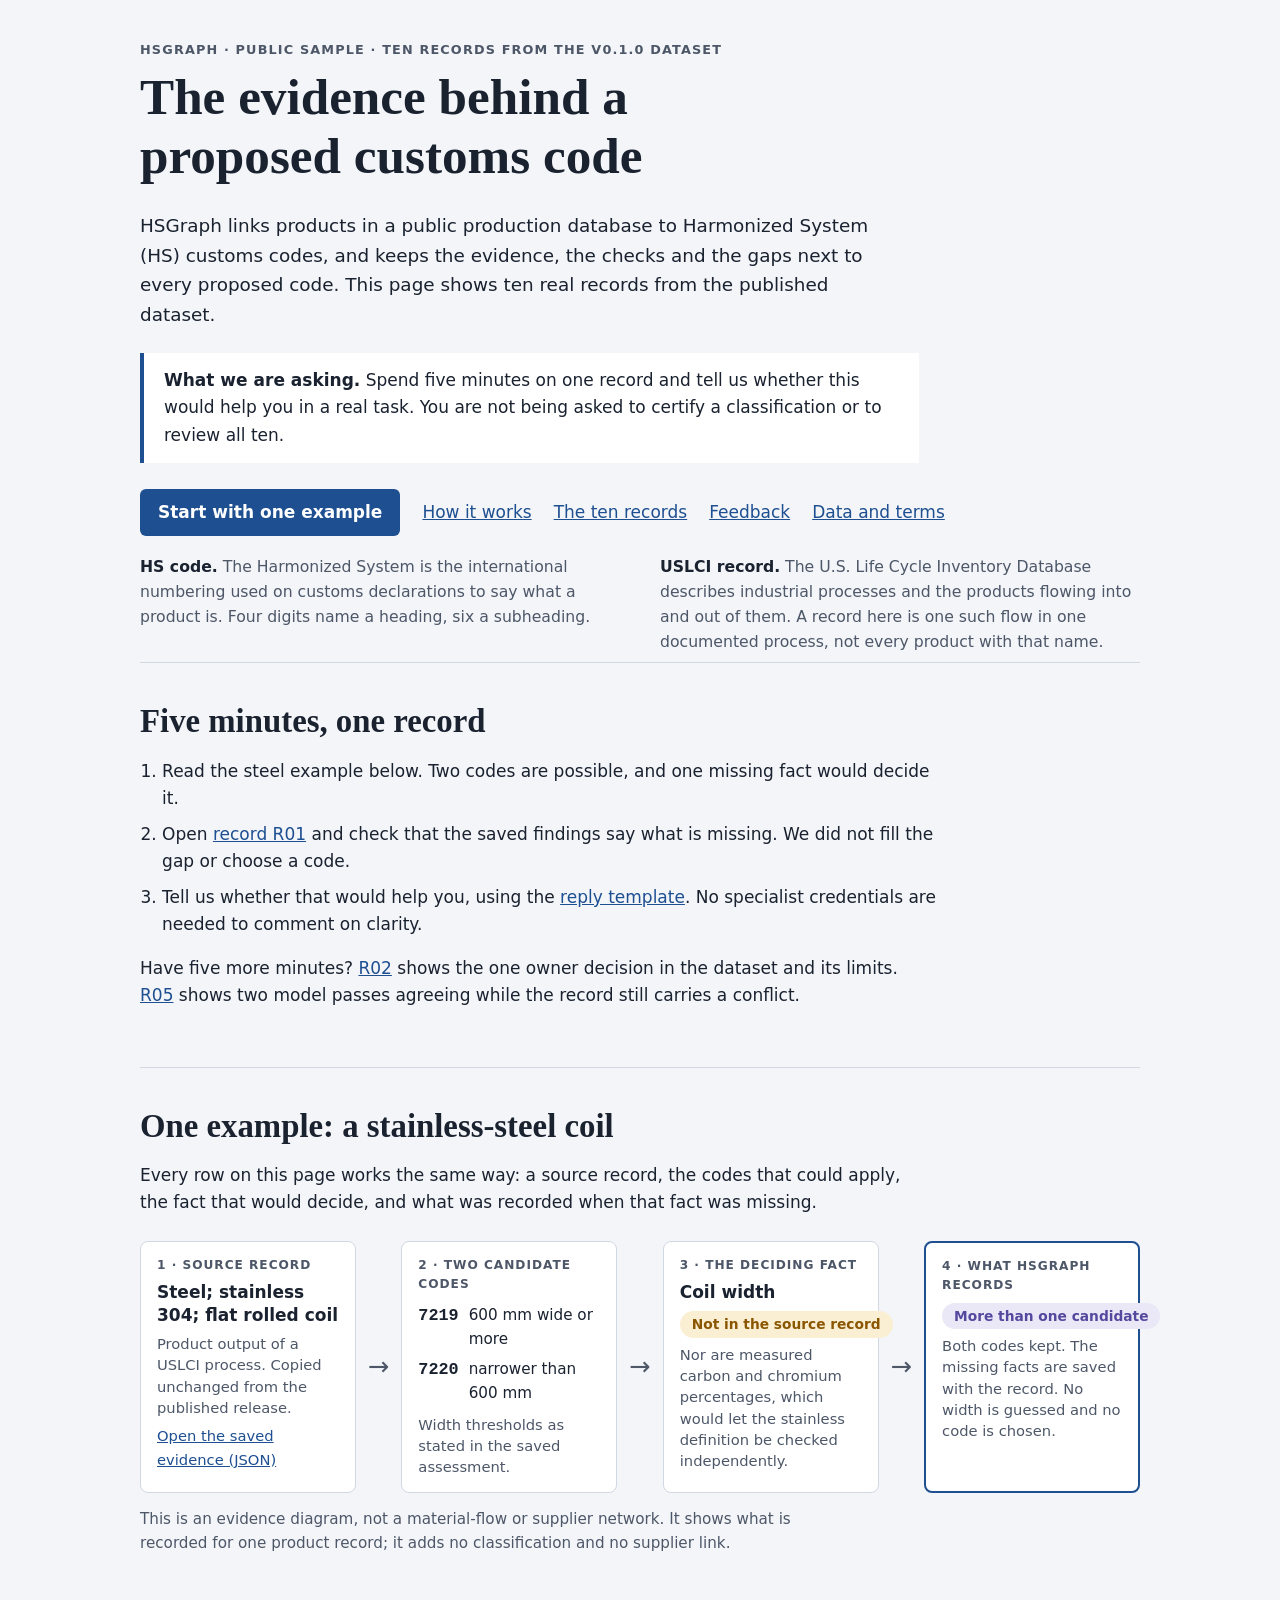
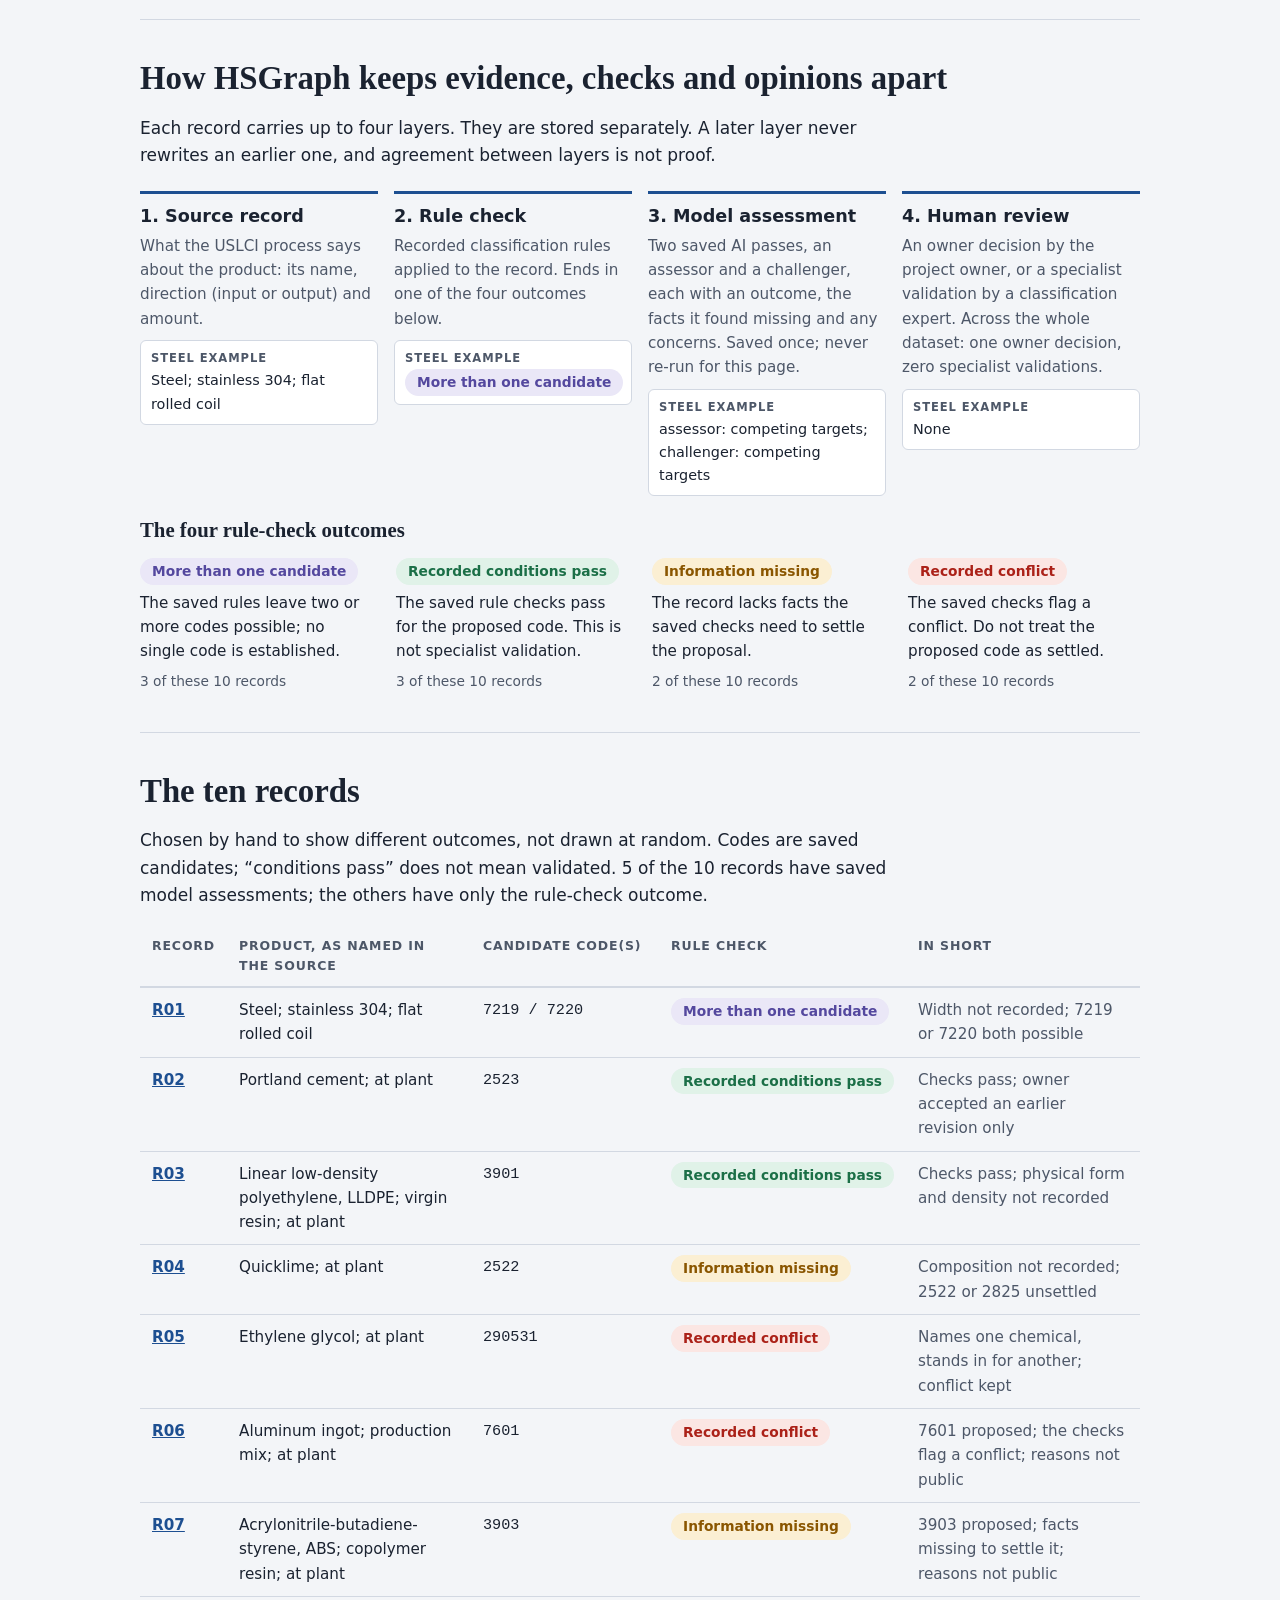
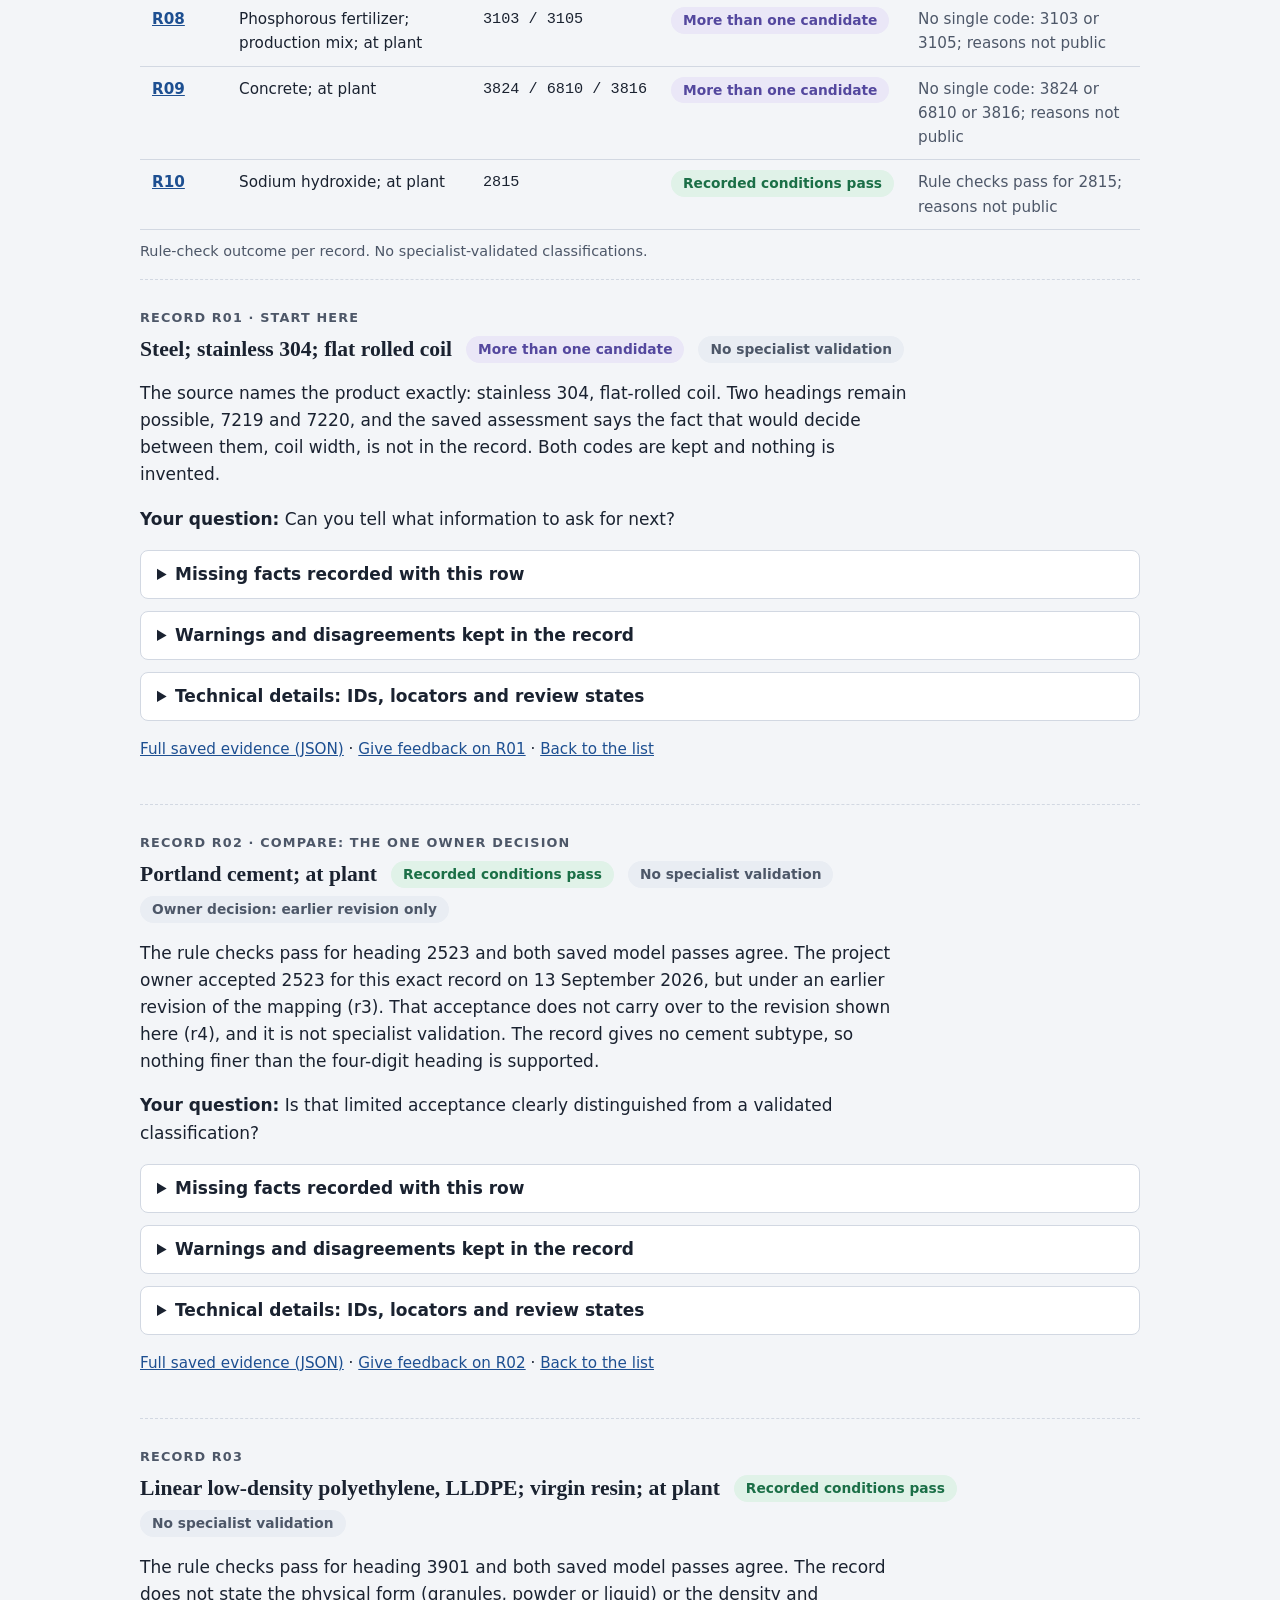
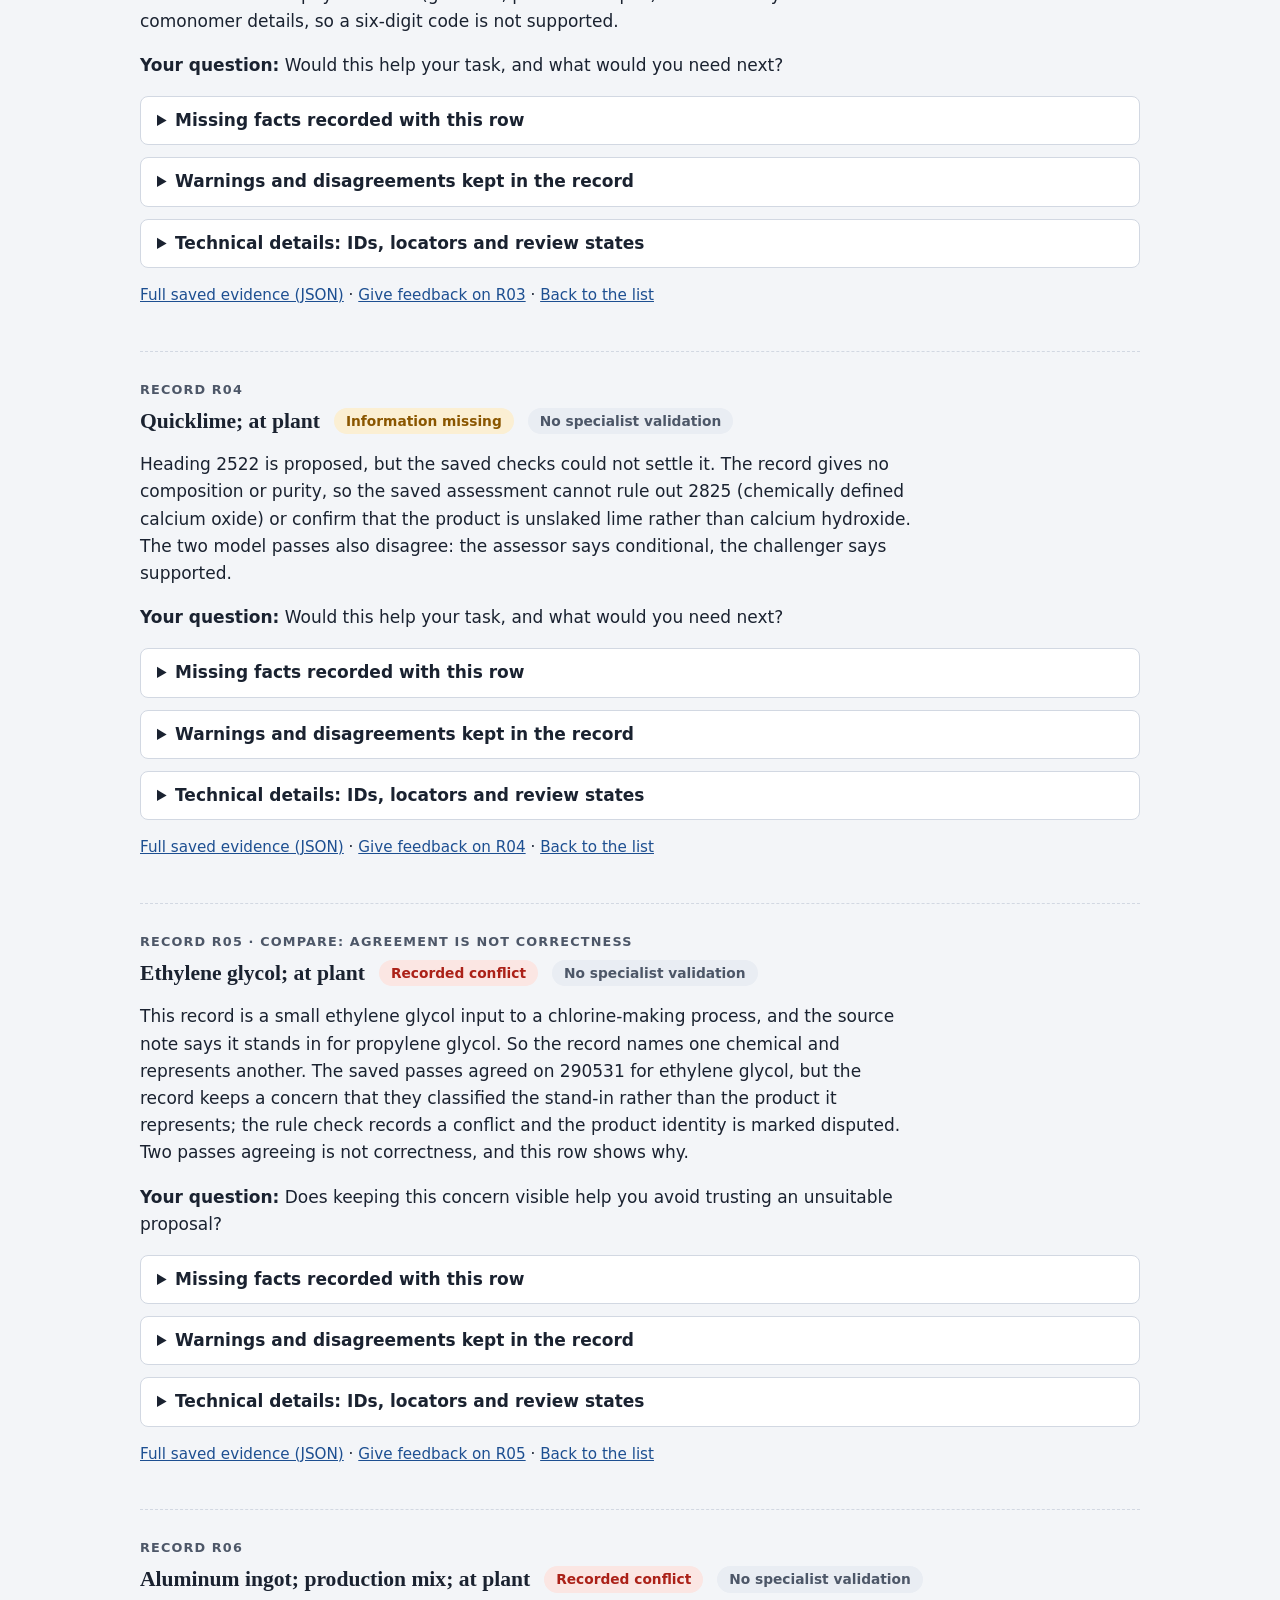
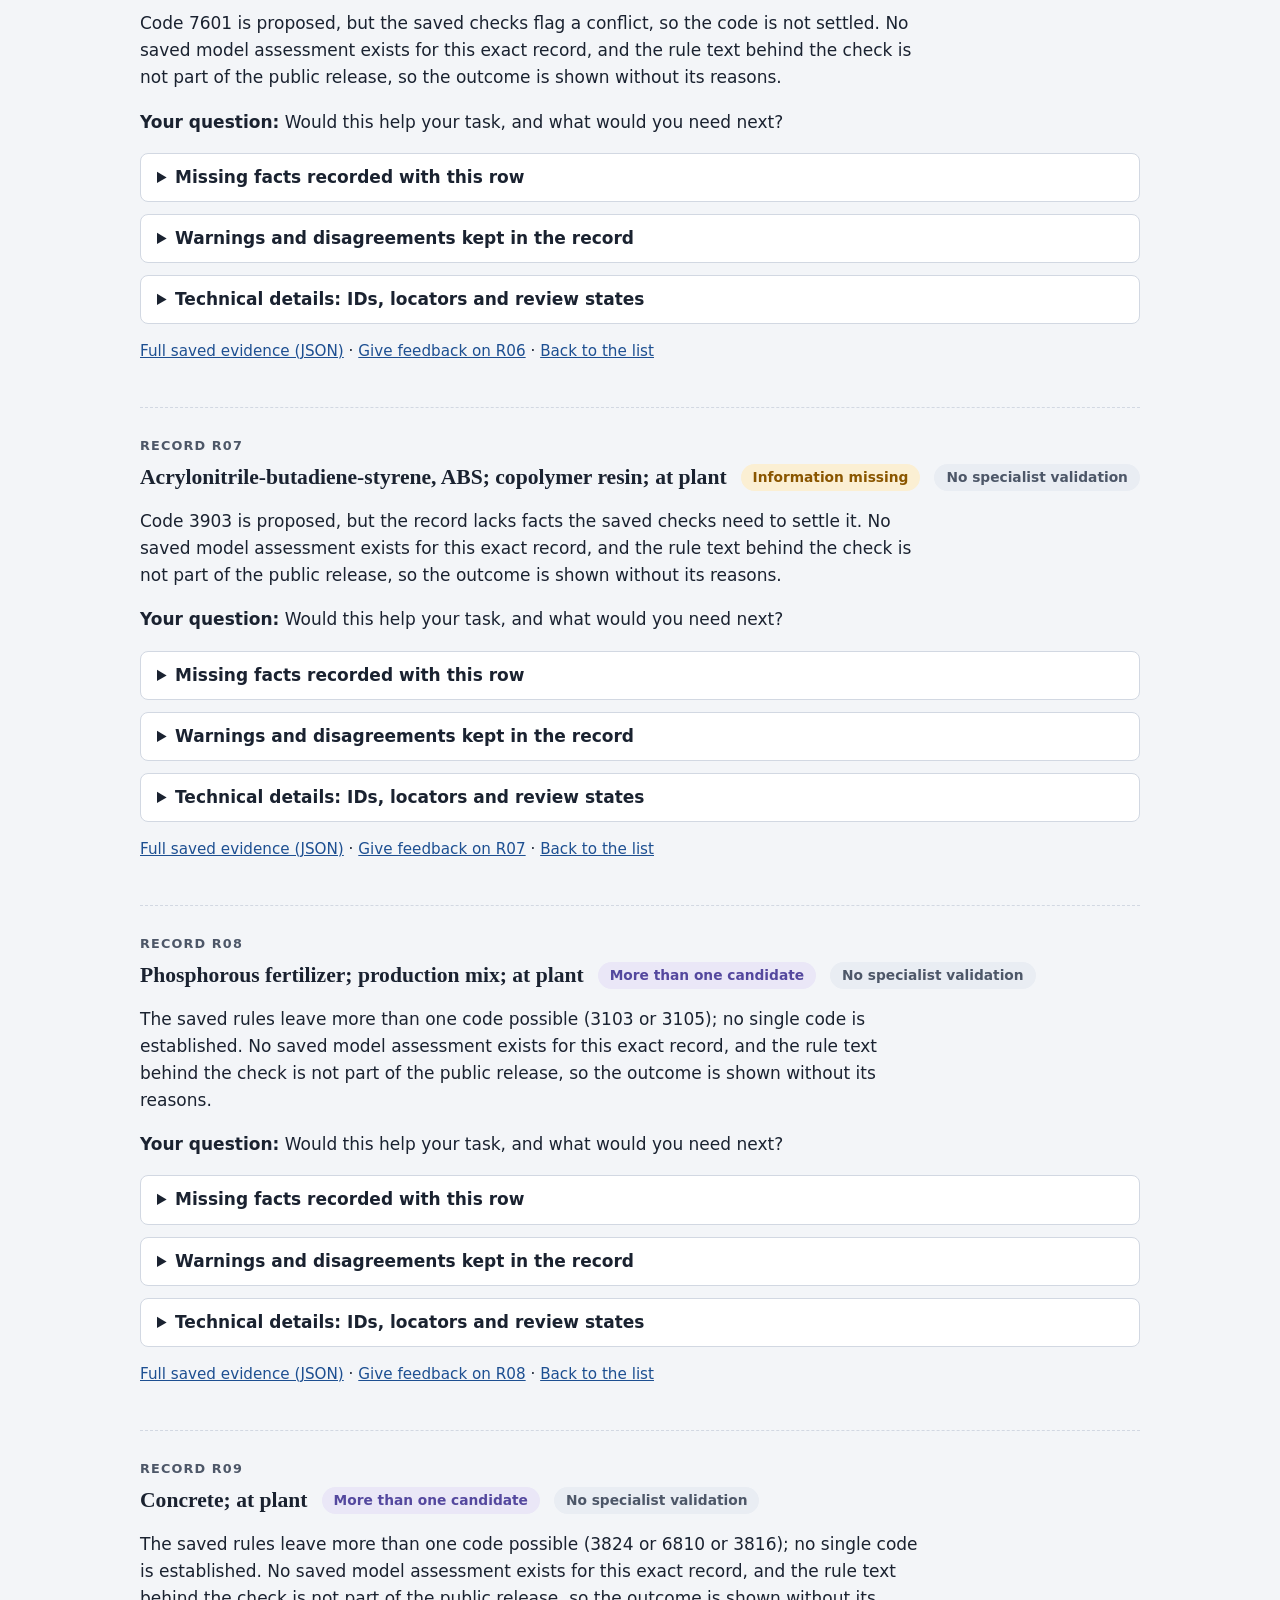
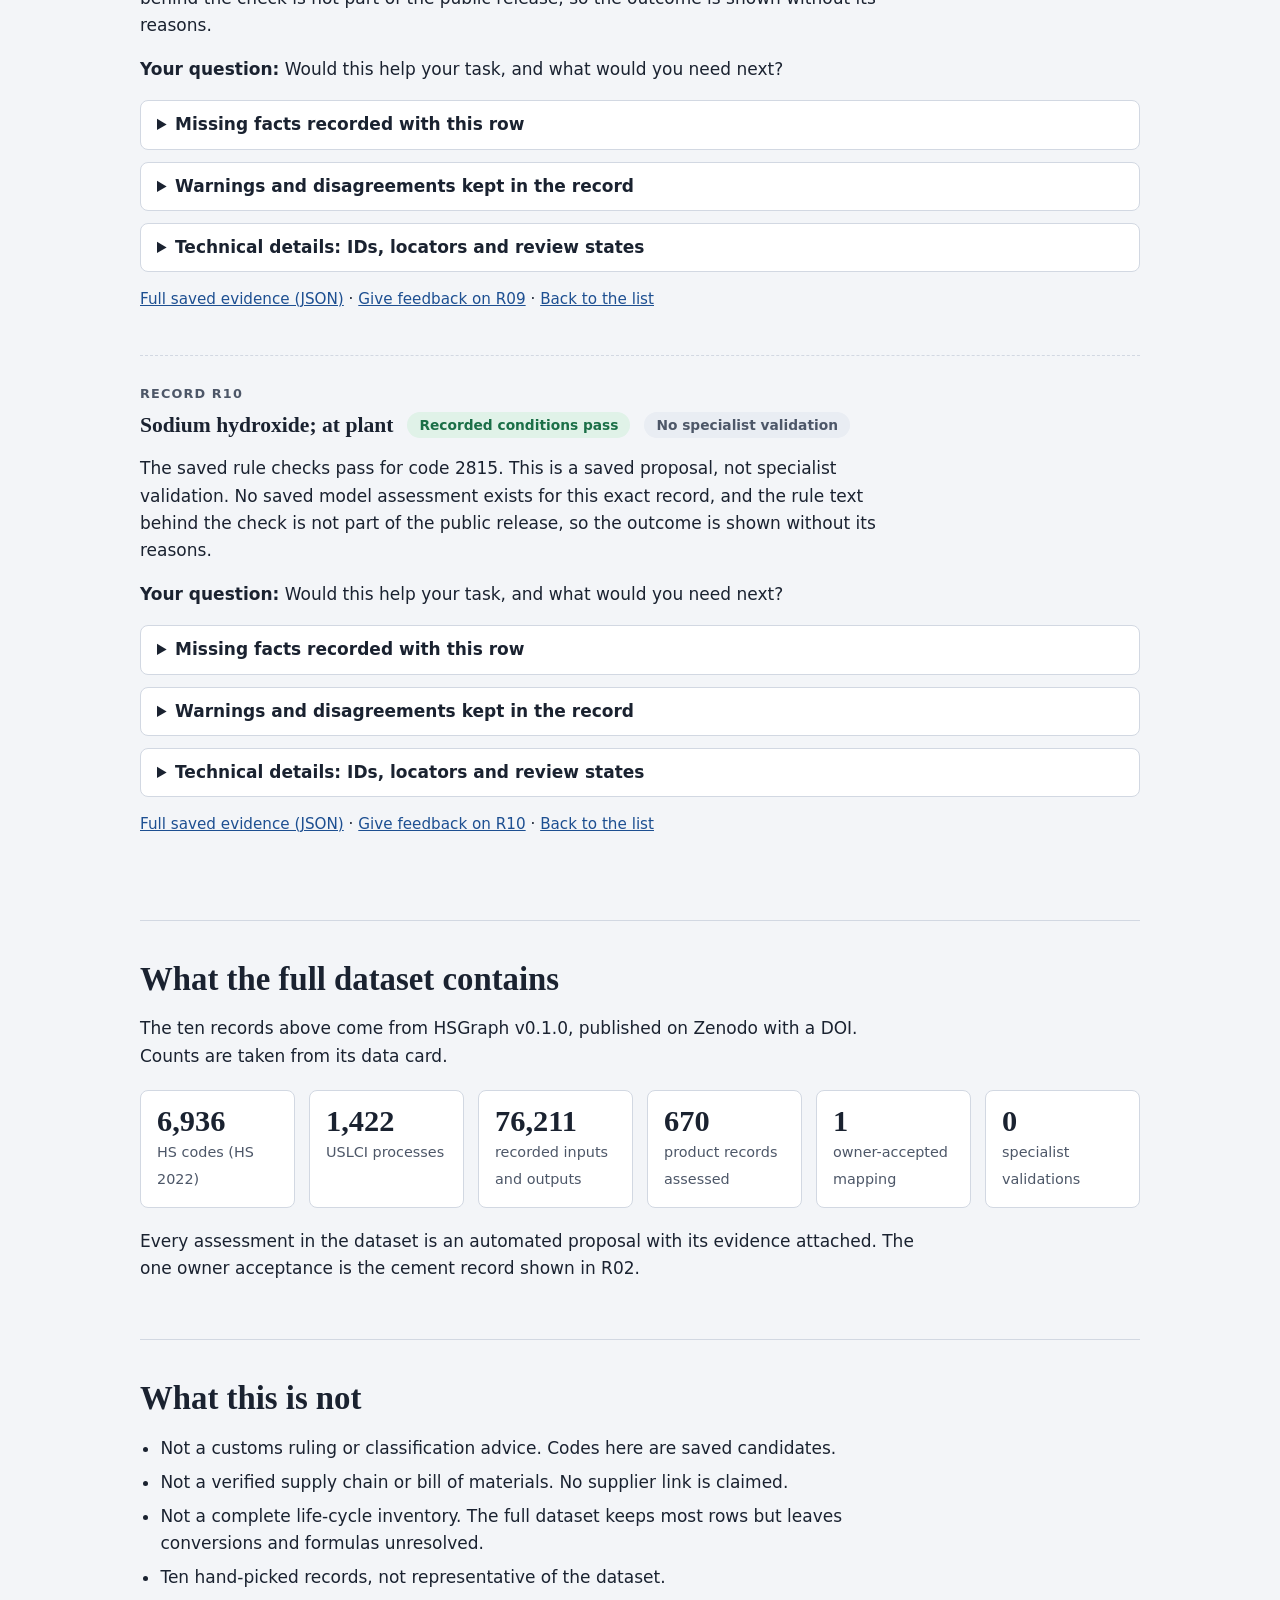
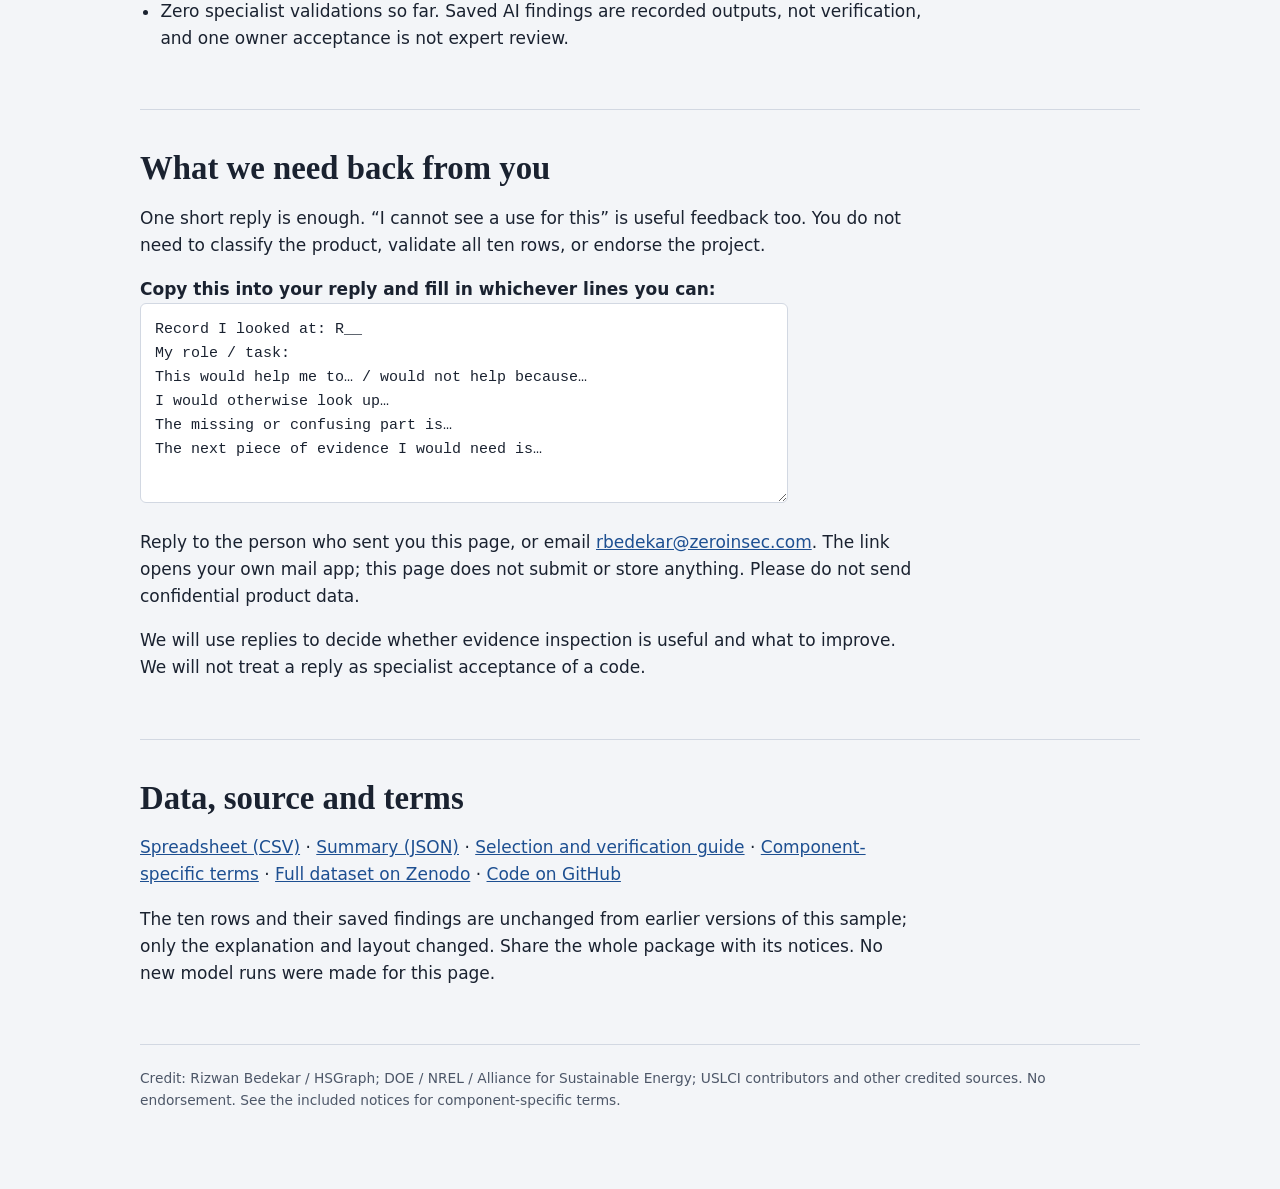
==== commit eec600cc: "Publish plain-language ten-record sample 3" ====
--- a/START_HERE.html
+++ b/START_HERE.html
@@ -1,54 +1,157 @@
 <!doctype html><html lang="en"><head><meta charset="utf-8">
 <meta name="viewport" content="width=device-width, initial-scale=1">
-<title>HSGraph — a five-minute evidence walkthrough</title>
-<style>
-body{font:17px/1.6 system-ui,sans-serif;color:#182638;max-width:1120px;margin:32px auto;padding:0 22px;background:#f6f8fa}h1,h2,h3{line-height:1.2}h1{font-size:clamp(2rem,4vw,3rem);max-width:850px}a{color:#125a89}a:focus-visible,summary:focus-visible,textarea:focus-visible{outline:3px solid #b15b00;outline-offset:4px}nav{display:flex;flex-wrap:wrap;gap:18px;margin:22px 0}.button{display:inline-block;background:#135d65;color:white;padding:10px 18px;border-radius:6px;text-decoration:none}.notice{border-left:5px solid #b15b00;background:#fff3de;padding:14px 18px}.panel,section.case{margin:24px 0;padding:24px;border:1px solid #cbd5df;border-radius:8px;background:white;overflow-wrap:anywhere}section.case:target{border:2px solid #135d65}section{scroll-margin-top:18px}.cards{display:grid;grid-template-columns:repeat(3,minmax(0,1fr));gap:18px}.cards>div{padding:16px;background:#edf3f5;border-radius:6px}.cards h3{margin-top:0}table{border-collapse:collapse;width:100%;font-size:15px}caption{text-align:left;margin-bottom:12px}th,td{border:1px solid #cbd5df;padding:12px;text-align:left;vertical-align:top}th{background:#e7eef4}.scroll{overflow-x:auto}details{margin:16px 0;border-top:1px solid #d6dfe6;padding-top:12px}summary{font-weight:650;cursor:pointer}dt{font-weight:650;margin-top:12px}dd{margin-left:0;white-space:pre-wrap}small,.muted{color:#455568}.badge{display:inline-block;background:#edf3f5;border:1px solid #cbd5df;padding:3px 9px;border-radius:5px}.trail{display:grid;grid-template-columns:2fr 1fr 2fr 1fr 2fr;gap:8px;align-items:center}.node{border:2px solid #658391;border-radius:6px;padding:15px;background:#f1f6f7}.proposal{border-style:dashed;background:#fff9ef}.edge{text-align:center;font-size:14px}.edge span{display:block;font-size:26px}textarea{box-sizing:border-box;width:100%;min-height:215px;padding:14px;font:15px/1.6 system-ui;border:1px solid #879baa;border-radius:6px;background:#f8fafb}.facts li{margin-bottom:12px}footer{padding:22px 0;font-size:14px}@media(max-width:720px){.cards{grid-template-columns:1fr}.trail{grid-template-columns:1fr}.edge span{transform:rotate(90deg)}.panel,section.case{padding:18px}body{padding:0 14px}table{min-width:680px}}
-</style></head><body><header><p class="muted">HSGraph · Guided sample 2 · Based on the published v0.1.0 dataset</p>
-<h1>Can you see the evidence behind a proposed HS code?</h1>
-<p>This sample lets you inspect ten product records, the codes proposed for them, and the information still missing.</p>
-<p><strong>What we need from you:</strong> spend five minutes on one example and tell us whether this would help with a real task. You are not being asked to certify a classification or review all ten rows.</p>
-<nav aria-label="Page navigation"><a class="button" href="#guide">Start the guide</a><a href="#examples">Browse ten examples</a><a href="#graph">See the evidence diagram</a><a href="#feedback">Give feedback</a></nav>
-<p class="notice"><strong>Zero specialist validations.</strong> This is a discussion sample, not a customs ruling, verified supply chain or complete life-cycle assessment. It is not representative of all products. One original owner decision is retained with its limited scope.</p></header><main>
-<section class="panel" id="guide"><h2>A five-minute guide</h2>
-<div class="cards"><div><h3>1. Open the steel case</h3><p>Start with <a href="#R01">R01: steel coil</a>. Notice that two HS headings remain possible.</p></div><div><h3>2. Look for the gap</h3><p>Read “What is missing?” The saved assessor says coil width is missing. We do not invent it or choose a heading.</p></div><div><h3>3. Tell us if this helps</h3><p>Could you identify the next information to request? Use the <a href="#feedback">short reply template</a>; no specialist credentials are needed to comment on clarity.</p></div></div>
-<p>Have another five minutes? Compare <a href="#R02">R02: a limited owner decision</a> and <a href="#R05">R05: why model agreement can still be wrong</a>. Full evidence and technical fields are optional expandable sections.</p></section>
-<section class="panel" id="key"><h2>How to read this page</h2>
-<p><strong>HS</strong> is the Harmonized System of product classification. <strong>USLCI</strong> is the U.S. Life Cycle Inventory source used here. A row is one recorded product exchange in a documented process—not every product with that name.</p>
-<p>A <strong>candidate code</strong> is a saved proposal, not a recommendation. A <strong>mechanical check</strong> applies recorded rules; a <strong>model assessment</strong> is a saved AI finding; an <strong>owner decision</strong> records this project owner’s limited acceptance. None substitutes for specialist review.</p><dl>
-<dt>More than one candidate</dt><dd>The saved rules leave competing candidates; no single code is established.</dd>
-<dt>Recorded conditions pass</dt><dd>The saved mechanical checks pass for this proposal. This is not specialist validation.</dd>
-<dt>Information missing</dt><dd>The saved checks lack information needed to settle the proposal.</dd>
-<dt>Recorded conflict</dt><dd>The saved checks flag a conflict. Do not treat the proposed code as settled.</dd>
-</dl></section>
-<section class="panel" id="graph"><h2>A small graph demo: follow the evidence</h2>
-<p>This is an <strong>evidence relationship diagram</strong> for R01, not a material-flow or supplier network. Read the connection labels; a proposed relationship is not established identity.</p>
-<div class="trail" role="group" aria-label="R01 record linked to a saved proposal and its unresolved alternatives">
-<a class="node" href="evidence/R01.json"><strong>Source record</strong><br>Steel; stainless 304; flat rolled coil<br><small>Open the retained evidence</small></a>
-<div class="edge">is the subject of<span aria-hidden="true">→</span></div>
-<a class="node" href="#R01"><strong>Saved proposal</strong><br>pilot-steel_coil-r2<br>More than one candidate</a>
-<div class="edge">lists alternatives<span aria-hidden="true">⇢</span></div>
-<div class="node proposal"><strong>HS candidates, not an accepted code</strong><br>7219; 7220</div></div>
-<p><strong>Why no final connection?</strong> The saved assessor lists missing width and measured composition information. See <a href="#R01">the exact saved findings</a>. Dashed styling marks the unresolved proposal, not a physical dependency.</p>
-<p class="muted">The ten sampled records do not form a complete connected production graph. A broader explorer would require a separate, source-backed selection of actual process/exchange relationships.</p></section>
-<section class="panel" id="examples"><h2>Choose an example</h2><p>Start with one row. Codes below are saved candidates only; “conditions pass” does not mean validated.</p><div class="scroll" tabindex="0" role="region" aria-label="Ten examples; scroll horizontally on small screens"><table><caption>Ten distinct records — no specialist-validated classifications</caption><thead><tr><th scope="col">Example</th><th scope="col">Candidate code(s)</th><th scope="col">What the saved check says</th><th scope="col">Owner decision</th></tr></thead><tbody>
-<tr><td><a href="#R01">R01 · Steel; stainless 304; flat rolled coil</a></td><td>No single target; alternatives: 7219; 7220</td><td>More than one candidate</td><td>None for this instance</td></tr>
-<tr><td><a href="#R02">R02 · Portland cement; at plant</a></td><td>Proposed: 2523</td><td>Recorded conditions pass</td><td>Original revision only; not the displayed later projection</td></tr>
-<tr><td><a href="#R03">R03 · Linear low-density polyethylene, LLDPE; virgin resin; at plant</a></td><td>Proposed: 3901</td><td>Recorded conditions pass</td><td>None for this instance</td></tr>
-<tr><td><a href="#R04">R04 · Quicklime; at plant</a></td><td>Proposed: 2522</td><td>Information missing</td><td>None for this instance</td></tr>
-<tr><td><a href="#R05">R05 · Ethylene glycol; at plant</a></td><td>Proposed: 290531</td><td>Recorded conflict</td><td>None for this instance</td></tr>
-<tr><td><a href="#R06">R06 · Aluminum ingot; production mix; at plant</a></td><td>Proposed: 7601</td><td>Recorded conflict</td><td>None for this instance</td></tr>
-<tr><td><a href="#R07">R07 · Acrylonitrile-butadiene-styrene, ABS; copolymer resin; at plant</a></td><td>Proposed: 3903</td><td>Information missing</td><td>None for this instance</td></tr>
-<tr><td><a href="#R08">R08 · Phosphorous fertilizer; production mix; at plant</a></td><td>No single target; alternatives: 3103; 3105</td><td>More than one candidate</td><td>None for this instance</td></tr>
-<tr><td><a href="#R09">R09 · Concrete; at plant</a></td><td>No single target; alternatives: 3824; 6810; 3816</td><td>More than one candidate</td><td>None for this instance</td></tr>
-<tr><td><a href="#R10">R10 · Sodium hydroxide; at plant</a></td><td>Proposed: 2815</td><td>Recorded conditions pass</td><td>None for this instance</td></tr>
-</tbody></table></div></section>
-<section class="case" id="R01"><p class="muted">Start here: what is missing?</p><h2>R01 · Steel; stainless 304; flat rolled coil</h2><p><span class="badge">More than one candidate</span> · No specialist validation</p><p>The saved steel case retains 7219 and 7220 as alternatives. Its assessor lists missing coil width and measured carbon/chromium information. We have not filled those gaps.</p><p><strong>Your question:</strong> Can you tell what information the reviewer would need next?</p>
-<details><summary>What is missing? Read the saved findings</summary><p>These are attributed saved model findings, not newly verified facts. No listed gap does not prove the information is complete.</p><ul class="facts">
-<li>smoke1/stainless-steel-coil assessor: The coil width is not supplied. Effect: This directly prevents choosing between 7219 (600 mm or more) and 7220 (less than 600 mm).</li>
-<li>smoke1/stainless-steel-coil assessor: Measured carbon and chromium percentages are not supplied. Effect: The legal stainless-steel definition cannot be independently checked, although the exact product is expressly identified as stainless 304 throughout the native evidence.</li>
-</ul></details>
-<details><summary>Warnings and disagreements retained in the record</summary><p>None recorded here; not proof of correctness</p></details>
-<details><summary>Technical details: codes, review states, IDs and locators</summary><dl>
+<meta name="color-scheme" content="light dark">
+<title>HSGraph evidence sample</title>
+<style>/* Layout: one reading column (prose max 72ch); the example figure, the layer grid and the table may widen to 1080px.
+   Sections are separated by space and small uppercase eyebrows; only status chips, the two figures and the ask box are styled as objects. */
+:root{color-scheme:light;
+--bg:#f3f5f8;--surface:#ffffff;--surface-2:#e9edf3;--ink:#1a2230;--ink-2:#4d5768;--line:#d2d8e2;
+--accent:#1d4f91;--accent-ink:#ffffff;
+--pass:#1b6f47;--pass-bg:#e0f2e8;--multi:#54489e;--multi-bg:#eae7f7;--gap:#8a5600;--gap-bg:#fbefd3;--conflict:#ab2118;--conflict-bg:#fbe6e3;
+--font-display:"Iowan Old Style","Palatino Linotype",Palatino,Charter,Georgia,"Times New Roman",serif;
+--font-body:system-ui,-apple-system,"Segoe UI",Roboto,"Helvetica Neue",Arial,sans-serif;
+--font-mono:ui-monospace,"SF Mono",Menlo,Consolas,"Liberation Mono",monospace}
+@media (prefers-color-scheme:dark){:root:not([data-theme="light"]){color-scheme:dark;--bg:#12161d;--surface:#1a2029;--surface-2:#242c38;--ink:#e6e9ee;--ink-2:#a4adbc;--line:#333c4a;--accent:#8fb7f1;--accent-ink:#0e1a2c;--pass:#6fc796;--pass-bg:#173525;--multi:#b3a4f2;--multi-bg:#2a2649;--gap:#e8b94f;--gap-bg:#3a2e12;--conflict:#f08c82;--conflict-bg:#43201d}}
+:root[data-theme="dark"]{color-scheme:dark;--bg:#12161d;--surface:#1a2029;--surface-2:#242c38;--ink:#e6e9ee;--ink-2:#a4adbc;--line:#333c4a;--accent:#8fb7f1;--accent-ink:#0e1a2c;--pass:#6fc796;--pass-bg:#173525;--multi:#b3a4f2;--multi-bg:#2a2649;--gap:#e8b94f;--gap-bg:#3a2e12;--conflict:#f08c82;--conflict-bg:#43201d}
+*{box-sizing:border-box}
+body{margin:0;background:var(--bg);color:var(--ink);font:17px/1.6 var(--font-body)}
+.wrap{max-width:1080px;margin:0 auto;padding:0 clamp(16px,4vw,40px) 56px}
+h1,h2,h3{font-family:var(--font-display);font-weight:600;line-height:1.15;text-wrap:balance;margin:0 0 .5em}
+h1{font-size:clamp(2.1rem,4.6vw,3.2rem);max-width:20ch}
+h2{font-size:clamp(1.55rem,2.8vw,2.05rem)}
+h3{font-size:1.3rem}
+p,li,dd,dt{max-width:72ch}
+a{color:var(--accent)}
+a:focus-visible,summary:focus-visible,textarea:focus-visible,.scroll:focus-visible{outline:3px solid var(--accent);outline-offset:3px}
+.eyebrow{font-size:.8rem;letter-spacing:.09em;text-transform:uppercase;color:var(--ink-2);font-weight:600;margin:0 0 .6em}
+header{padding-block:40px 8px}
+.lede{font-size:1.15rem;max-width:64ch}
+.ask{border-left:4px solid var(--accent);background:var(--surface);padding:14px 20px;margin:24px 0;max-width:72ch}
+.ask p{margin:0}
+nav.top{display:flex;flex-wrap:wrap;gap:10px 22px;align-items:center;margin:26px 0 10px}
+.button{display:inline-block;background:var(--accent);color:var(--accent-ink);padding:10px 18px;border-radius:6px;text-decoration:none;font-weight:600}
+.terms{display:grid;grid-template-columns:repeat(auto-fit,minmax(280px,1fr));gap:16px 40px;margin:18px 0 0}
+.terms p{margin:0;font-size:.98rem;color:var(--ink-2)}
+.terms b{color:var(--ink)}
+section{border-top:1px solid var(--line);padding-block:40px;scroll-margin-top:16px}
+section.case{border-top:1px dashed var(--line);padding-block:28px}
+section.case:target{background:var(--surface);box-shadow:0 0 0 12px var(--surface)}
+ol.steps{padding-left:1.3em}ol.steps li{margin-bottom:.5em}
+.muted{color:var(--ink-2)}
+small{font-size:.86rem}
+.chip{display:inline-block;padding:2px 11px;border-radius:999px;font-size:.86rem;font-weight:650;line-height:1.5;white-space:nowrap;border:1px solid transparent}
+.chip.pass{color:var(--pass);background:var(--pass-bg)}
+.chip.multi{color:var(--multi);background:var(--multi-bg)}
+.chip.gap{color:var(--gap);background:var(--gap-bg)}
+.chip.conflict{color:var(--conflict);background:var(--conflict-bg)}
+.chip.plain{color:var(--ink-2);background:var(--surface-2)}
+.chip.other{color:var(--ink);background:var(--surface-2);border-color:var(--line)}
+figure{margin:24px 0}
+figcaption{margin-top:14px;color:var(--ink-2);font-size:.95rem;max-width:72ch}
+.flow{display:grid;grid-template-columns:1fr auto 1fr auto 1fr auto 1fr;gap:10px;align-items:stretch}
+.node{background:var(--surface);border:1px solid var(--line);border-radius:8px;padding:14px 16px;display:flex;flex-direction:column;gap:6px;min-width:0}
+.node .k{font-size:.76rem;letter-spacing:.08em;text-transform:uppercase;color:var(--ink-2);font-weight:650}
+.node .v{font-weight:650;line-height:1.35}
+.node .d{font-size:.92rem;color:var(--ink-2);line-height:1.45}
+.node.result{border-color:var(--accent);border-width:2px}
+.node a{overflow-wrap:anywhere;font-size:.92rem}
+.arrow{align-self:center;color:var(--ink-2);font-size:1.6rem;line-height:1;padding:0 2px}
+.codes{display:grid;gap:6px;margin:2px 0}
+.codes span{display:flex;gap:10px;align-items:baseline;font-size:.95rem}
+.codes b{font-family:var(--font-mono);font-size:1.05rem;font-variant-numeric:tabular-nums}
+.layers{display:grid;grid-template-columns:repeat(4,minmax(0,1fr));gap:16px;margin:22px 0}
+.layer{border-top:3px solid var(--accent);padding-top:12px;min-width:0}
+.layer h3{font-size:1.1rem;margin:0 0 .4em;font-family:var(--font-body);font-weight:700}
+.layer p{font-size:.95rem;margin:0 0 .6em;color:var(--ink-2)}
+.layer .ex{font-size:.9rem;color:var(--ink);background:var(--surface);border:1px solid var(--line);border-radius:6px;padding:8px 10px}
+.layer .ex .k{display:block;font-size:.72rem;letter-spacing:.08em;text-transform:uppercase;color:var(--ink-2);font-weight:650;margin-bottom:2px}
+.legend{display:grid;grid-template-columns:repeat(auto-fit,minmax(230px,1fr));gap:14px 24px;margin:16px 0 0;padding:0;list-style:none}
+.legend li{display:flex;flex-direction:column;align-items:flex-start;gap:6px;max-width:none;font-size:.95rem}
+.legend .n{color:var(--ink-2);font-size:.86rem}
+.scroll{overflow-x:auto;margin:16px 0}
+table{border-collapse:collapse;width:100%;font-size:.95rem;min-width:760px}
+caption{text-align:left;caption-side:bottom;padding-top:10px;color:var(--ink-2);font-size:.9rem}
+th,td{text-align:left;vertical-align:top;padding:10px 12px;border-bottom:1px solid var(--line)}
+thead th{font-size:.78rem;letter-spacing:.07em;text-transform:uppercase;color:var(--ink-2);font-weight:650;border-bottom:2px solid var(--line)}
+tbody th{font-weight:650;white-space:nowrap}
+td.code{font-family:var(--font-mono);font-variant-numeric:tabular-nums;white-space:nowrap}
+td.short{color:var(--ink-2)}
+.case-head{display:flex;flex-wrap:wrap;gap:8px 14px;align-items:center;margin:0 0 10px}
+.case-head h3{margin:0;font-size:1.35rem}
+details{margin:12px 0;border:1px solid var(--line);border-radius:8px;background:var(--surface);padding:0 16px}
+details[open]{padding-bottom:10px}
+summary{font-weight:650;cursor:pointer;padding:10px 0}
+ul.facts{padding-left:1.2em;margin:6px 0}ul.facts li{margin-bottom:10px;max-width:80ch}
+.who{display:inline-block;font-family:var(--font-mono);font-size:.78rem;color:var(--ink-2);background:var(--surface-2);border-radius:4px;padding:0 6px;margin-right:6px;vertical-align:middle}
+.effect{color:var(--ink-2)}
+dl.tech{margin:0 0 6px}dl.tech dt{font-weight:650;margin-top:10px;font-size:.9rem}dl.tech dd{margin:2px 0 0;font-family:var(--font-mono);font-size:.84rem;overflow-wrap:anywhere;white-space:pre-wrap;max-width:none}
+.links{font-size:.95rem}
+.stats{display:grid;grid-template-columns:repeat(auto-fit,minmax(150px,1fr));gap:14px;margin:20px 0;padding:0;list-style:none}
+.stats li{background:var(--surface);border:1px solid var(--line);border-radius:8px;padding:14px 16px;max-width:none}
+.stats b{display:block;font-family:var(--font-display);font-size:1.9rem;font-weight:600;font-variant-numeric:tabular-nums;line-height:1.1}
+.stats span{font-size:.9rem;color:var(--ink-2)}
+ul.limits{padding-left:1.2em}ul.limits li{margin-bottom:.4em}
+textarea{box-sizing:border-box;width:100%;max-width:72ch;min-height:200px;padding:14px;font:15px/1.6 var(--font-mono);color:var(--ink);border:1px solid var(--line);border-radius:6px;background:var(--surface)}
+footer{padding:22px 0;font-size:.86rem;color:var(--ink-2);border-top:1px solid var(--line)}
+@media (max-width:820px){.layers{grid-template-columns:1fr 1fr}}
+@media (max-width:720px){.flow{grid-template-columns:1fr}.arrow{transform:rotate(90deg);justify-self:center;padding:0}.layers{grid-template-columns:1fr}section{padding-block:30px}h1{max-width:none}}
+</style></head><body><div class="wrap"><header>
+<p class="eyebrow">HSGraph · public sample · ten records from the v0.1.0 dataset</p>
+<h1>The evidence behind a proposed customs code</h1>
+<p class="lede">HSGraph links products in a public production database to Harmonized System (HS) customs codes, and keeps the evidence, the checks and the gaps next to every proposed code. This page shows ten real records from the published dataset.</p>
+<div class="ask"><p><strong>What we are asking.</strong> Spend five minutes on one record and tell us whether this would help you in a real task. You are not being asked to certify a classification or to review all ten.</p></div>
+<nav class="top" aria-label="Page navigation"><a class="button" href="#example">Start with one example</a><a href="#how">How it works</a><a href="#examples">The ten records</a><a href="#feedback">Feedback</a><a href="#downloads">Data and terms</a></nav>
+<div class="terms"><p><b>HS code.</b> The Harmonized System is the international numbering used on customs declarations to say what a product is. Four digits name a heading, six a subheading.</p>
+<p><b>USLCI record.</b> The U.S. Life Cycle Inventory Database describes industrial processes and the products flowing into and out of them. A record here is one such flow in one documented process, not every product with that name.</p></div>
+</header><main>
+<section id="guide"><h2>Five minutes, one record</h2><ol class="steps">
+<li>Read the steel example below. Two codes are possible, and one missing fact would decide it.</li>
+<li>Open <a href="#R01">record R01</a> and check that the saved findings say what is missing. We did not fill the gap or choose a code.</li>
+<li>Tell us whether that would help you, using the <a href="#feedback">reply template</a>. No specialist credentials are needed to comment on clarity.</li></ol>
+<p>Have five more minutes? <a href="#R02">R02</a> shows the one owner decision in the dataset and its limits. <a href="#R05">R05</a> shows two model passes agreeing while the record still carries a conflict.</p></section>
+<section id="example"><h2>One example: a stainless-steel coil</h2>
+<p>Every row on this page works the same way: a source record, the codes that could apply, the fact that would decide, and what was recorded when that fact was missing.</p>
+<figure><div class="flow" role="group" aria-label="Steel coil: source record, two candidate codes, the deciding fact, and what HSGraph records">
+<div class="node"><span class="k">1 · Source record</span><span class="v">Steel; stainless 304; flat rolled coil</span><span class="d">Product output of a USLCI process. Copied unchanged from the published release.</span><a href="evidence/R01.json">Open the saved evidence (JSON)</a></div>
+<div class="arrow" aria-hidden="true">→</div>
+<div class="node"><span class="k">2 · Two candidate codes</span><div class="codes"><span><b>7219</b>600 mm wide or more</span><span><b>7220</b>narrower than 600 mm</span></div><span class="d">Width thresholds as stated in the saved assessment.</span></div>
+<div class="arrow" aria-hidden="true">→</div>
+<div class="node"><span class="k">3 · The deciding fact</span><span class="v">Coil width</span><span><span class="chip gap">Not in the source record</span></span><span class="d">Nor are measured carbon and chromium percentages, which would let the stainless definition be checked independently.</span></div>
+<div class="arrow" aria-hidden="true">→</div>
+<div class="node result"><span class="k">4 · What HSGraph records</span><span><span class="chip multi">More than one candidate</span></span><span class="d">Both codes kept. The missing facts are saved with the record. No width is guessed and no code is chosen.</span></div>
+</div><figcaption>This is an evidence diagram, not a material-flow or supplier network. It shows what is recorded for one product record; it adds no classification and no supplier link.</figcaption></figure></section>
+<section id="how"><h2>How HSGraph keeps evidence, checks and opinions apart</h2>
+<p>Each record carries up to four layers. They are stored separately. A later layer never rewrites an earlier one, and agreement between layers is not proof.</p>
+<div class="layers">
+<div class="layer"><h3>1. Source record</h3><p>What the USLCI process says about the product: its name, direction (input or output) and amount.</p><div class="ex"><span class="k">Steel example</span>Steel; stainless 304; flat rolled coil</div></div>
+<div class="layer"><h3>2. Rule check</h3><p>Recorded classification rules applied to the record. Ends in one of the four outcomes below.</p><div class="ex"><span class="k">Steel example</span><span class="chip multi">More than one candidate</span></div></div>
+<div class="layer"><h3>3. Model assessment</h3><p>Two saved AI passes, an assessor and a challenger, each with an outcome, the facts it found missing and any concerns. Saved once; never re-run for this page.</p><div class="ex"><span class="k">Steel example</span>assessor: competing targets; challenger: competing targets</div></div>
+<div class="layer"><h3>4. Human review</h3><p>An owner decision by the project owner, or a specialist validation by a classification expert. Across the whole dataset: one owner decision, zero specialist validations.</p><div class="ex"><span class="k">Steel example</span>None</div></div>
+</div><h3>The four rule-check outcomes</h3><ul class="legend">
+<li><span class="chip multi">More than one candidate</span><span>The saved rules leave two or more codes possible; no single code is established.</span><span class="n">3 of these 10 records</span></li>
+<li><span class="chip pass">Recorded conditions pass</span><span>The saved rule checks pass for the proposed code. This is not specialist validation.</span><span class="n">3 of these 10 records</span></li>
+<li><span class="chip gap">Information missing</span><span>The record lacks facts the saved checks need to settle the proposal.</span><span class="n">2 of these 10 records</span></li>
+<li><span class="chip conflict">Recorded conflict</span><span>The saved checks flag a conflict. Do not treat the proposed code as settled.</span><span class="n">2 of these 10 records</span></li>
+</ul></section>
+<section id="examples"><h2>The ten records</h2><p>Chosen by hand to show different outcomes, not drawn at random. Codes are saved candidates; “conditions pass” does not mean validated. 5 of the 10 records have saved model assessments; the others have only the rule-check outcome.</p><div class="scroll" tabindex="0" role="region" aria-label="Ten records; scroll sideways on small screens"><table><caption>Rule-check outcome per record. No specialist-validated classifications.</caption><thead><tr><th scope="col">Record</th><th scope="col">Product, as named in the source</th><th scope="col">Candidate code(s)</th><th scope="col">Rule check</th><th scope="col">In short</th></tr></thead><tbody>
+<tr><th scope="row"><a href="#R01">R01</a></th><td>Steel; stainless 304; flat rolled coil</td><td class="code">7219 / 7220</td><td><span class="chip multi">More than one candidate</span></td><td class="short">Width not recorded; 7219 or 7220 both possible</td></tr>
+<tr><th scope="row"><a href="#R02">R02</a></th><td>Portland cement; at plant</td><td class="code">2523</td><td><span class="chip pass">Recorded conditions pass</span></td><td class="short">Checks pass; owner accepted an earlier revision only</td></tr>
+<tr><th scope="row"><a href="#R03">R03</a></th><td>Linear low-density polyethylene, LLDPE; virgin resin; at plant</td><td class="code">3901</td><td><span class="chip pass">Recorded conditions pass</span></td><td class="short">Checks pass; physical form and density not recorded</td></tr>
+<tr><th scope="row"><a href="#R04">R04</a></th><td>Quicklime; at plant</td><td class="code">2522</td><td><span class="chip gap">Information missing</span></td><td class="short">Composition not recorded; 2522 or 2825 unsettled</td></tr>
+<tr><th scope="row"><a href="#R05">R05</a></th><td>Ethylene glycol; at plant</td><td class="code">290531</td><td><span class="chip conflict">Recorded conflict</span></td><td class="short">Names one chemical, stands in for another; conflict kept</td></tr>
+<tr><th scope="row"><a href="#R06">R06</a></th><td>Aluminum ingot; production mix; at plant</td><td class="code">7601</td><td><span class="chip conflict">Recorded conflict</span></td><td class="short">7601 proposed; the checks flag a conflict; reasons not public</td></tr>
+<tr><th scope="row"><a href="#R07">R07</a></th><td>Acrylonitrile-butadiene-styrene, ABS; copolymer resin; at plant</td><td class="code">3903</td><td><span class="chip gap">Information missing</span></td><td class="short">3903 proposed; facts missing to settle it; reasons not public</td></tr>
+<tr><th scope="row"><a href="#R08">R08</a></th><td>Phosphorous fertilizer; production mix; at plant</td><td class="code">3103 / 3105</td><td><span class="chip multi">More than one candidate</span></td><td class="short">No single code: 3103 or 3105; reasons not public</td></tr>
+<tr><th scope="row"><a href="#R09">R09</a></th><td>Concrete; at plant</td><td class="code">3824 / 6810 / 3816</td><td><span class="chip multi">More than one candidate</span></td><td class="short">No single code: 3824 or 6810 or 3816; reasons not public</td></tr>
+<tr><th scope="row"><a href="#R10">R10</a></th><td>Sodium hydroxide; at plant</td><td class="code">2815</td><td><span class="chip pass">Recorded conditions pass</span></td><td class="short">Rule checks pass for 2815; reasons not public</td></tr>
+</tbody></table></div>
+<section class="case" id="R01"><p class="eyebrow">Record R01 · Start here</p><div class="case-head"><h3>Steel; stainless 304; flat rolled coil</h3><span class="chip multi">More than one candidate</span><span class="chip plain">No specialist validation</span></div><p>The source names the product exactly: stainless 304, flat-rolled coil. Two headings remain possible, 7219 and 7220, and the saved assessment says the fact that would decide between them, coil width, is not in the record. Both codes are kept and nothing is invented.</p><p><strong>Your question:</strong> Can you tell what information to ask for next?</p>
+<details><summary>Missing facts recorded with this row</summary><p class="muted">Quoted from the saved model findings, with the pass that made each one. A short list does not mean the record is complete.</p><ul class="facts">
+<li><span class="who">smoke1/stainless-steel-coil assessor</span>The coil width is not supplied. <span class="effect">Effect: This directly prevents choosing between 7219 (600 mm or more) and 7220 (less than 600 mm).</span></li>
+<li><span class="who">smoke1/stainless-steel-coil assessor</span>Measured carbon and chromium percentages are not supplied. <span class="effect">Effect: The legal stainless-steel definition cannot be independently checked, although the exact product is expressly identified as stainless 304 throughout the native evidence.</span></li>
+</ul></details>
+<details><summary>Warnings and disagreements kept in the record</summary><p>None recorded. This is not proof of correctness.</p></details>
+<details><summary>Technical details: IDs, locators and review states</summary><dl class="tech">
 <dt>instance id</dt><dd>uslci-1.2026-06.0:processes:49f5324b-fc33-36e9-b5af-3c80d73492bd:exchange:2</dd>
 <dt>source locator</dt><dd>processes/49f5324b-fc33-36e9-b5af-3c80d73492bd.json#/exchanges/0</dd>
 <dt>mapping revision id</dt><dd>pilot-steel_coil-r2</dd>
@@ -56,20 +159,23 @@
 <dt>saved revision alternatives</dt><dd>7219; 7220</dd>
 <dt>mechanical outcome</dt><dd>ambiguous</dd>
 <dt>product identity outcome NOT HS</dt><dd>automated_supported</dd>
-<dt>saved HS case outcomes NOT validation</dt><dd>smoke1/stainless-steel-coil: assessor=competing_targets; challenger=competing_targets<br><br>smoke2/S2-09: assessor=competing_targets; challenger=competing_targets<br><br>smoke2/S2-05: assessor=competing_targets; challenger=competing_targets</dd>
-<dt>owner review</dt><dd>no_owner_acceptance</dd>
-<dt>displayed projection owner review</dt><dd>no_owner_acceptance</dd>
-<dt>specialist validation</dt><dd>none</dd>
-<dt>recorded missing facts</dt><dd>smoke1/stainless-steel-coil assessor: The coil width is not supplied. Effect: This directly prevents choosing between 7219 (600 mm or more) and 7220 (less than 600 mm).<br><br>smoke1/stainless-steel-coil assessor: Measured carbon and chromium percentages are not supplied. Effect: The legal stainless-steel definition cannot be independently checked, although the exact product is expressly identified as stainless 304 throughout the native evidence.</dd>
-<dt>post run concerns</dt><dd>None recorded here; not proof of correctness</dd>
-<dt>use limit</dt><dd>Evidence inspection only; not a verified classification, customs ruling or complete LCA</dd>
-</dl></details><p><a href="evidence/R01.json">Full original evidence (JSON)</a> · <a href="#feedback">Give feedback on R01</a> · <a href="#examples">Back to examples</a></p></section>
-<section class="case" id="R02"><p class="muted">Compare: what did the owner accept?</p><h2>R02 · Portland cement; at plant</h2><p><span class="badge">Recorded conditions pass</span> · No specialist validation</p><p>One owner decision applies to the original cement revision r3 and exact instance. It does not approve the later r4 projection shown here, and it is not specialist validation.</p><p><strong>Your question:</strong> Is that limited acceptance clearly distinguished from a validated classification?</p>
-<details><summary>What is missing? Read the saved findings</summary><p>These are attributed saved model findings, not newly verified facts. No listed gap does not prove the information is complete.</p><ul class="facts">
-<li>smoke1/cement assessor: No HS6-level cement subtype or presentation facts are supplied. Effect: Prevents classification more specifically than HS4; it does not undermine heading 2523.</li>
-</ul></details>
-<details><summary>Warnings and disagreements retained in the record</summary><p>None recorded here; not proof of correctness</p></details>
-<details><summary>Technical details: codes, review states, IDs and locators</summary><dl>
+<dt>saved HS case outcomes NOT validation</dt><dd>smoke1/stainless-steel-coil: assessor=competing_targets; challenger=competing_targets
+smoke2/S2-09: assessor=competing_targets; challenger=competing_targets
+smoke2/S2-05: assessor=competing_targets; challenger=competing_targets</dd>
+<dt>owner review</dt><dd>no_owner_acceptance</dd>
+<dt>displayed projection owner review</dt><dd>no_owner_acceptance</dd>
+<dt>specialist validation</dt><dd>none</dd>
+<dt>recorded missing facts</dt><dd>smoke1/stainless-steel-coil assessor: The coil width is not supplied. Effect: This directly prevents choosing between 7219 (600 mm or more) and 7220 (less than 600 mm).
+smoke1/stainless-steel-coil assessor: Measured carbon and chromium percentages are not supplied. Effect: The legal stainless-steel definition cannot be independently checked, although the exact product is expressly identified as stainless 304 throughout the native evidence.</dd>
+<dt>post run concerns</dt><dd>None recorded here; not proof of correctness</dd>
+<dt>use limit</dt><dd>Evidence inspection only; not a verified classification, customs ruling or complete LCA</dd>
+</dl></details><p class="links"><a href="evidence/R01.json">Full saved evidence (JSON)</a> · <a href="#feedback">Give feedback on R01</a> · <a href="#examples">Back to the list</a></p></section>
+<section class="case" id="R02"><p class="eyebrow">Record R02 · Compare: the one owner decision</p><div class="case-head"><h3>Portland cement; at plant</h3><span class="chip pass">Recorded conditions pass</span><span class="chip plain">No specialist validation</span><span class="chip plain">Owner decision: earlier revision only</span></div><p>The rule checks pass for heading 2523 and both saved model passes agree. The project owner accepted 2523 for this exact record on 13 September 2026, but under an earlier revision of the mapping (r3). That acceptance does not carry over to the revision shown here (r4), and it is not specialist validation. The record gives no cement subtype, so nothing finer than the four-digit heading is supported.</p><p><strong>Your question:</strong> Is that limited acceptance clearly distinguished from a validated classification?</p>
+<details><summary>Missing facts recorded with this row</summary><p class="muted">Quoted from the saved model findings, with the pass that made each one. A short list does not mean the record is complete.</p><ul class="facts">
+<li><span class="who">smoke1/cement assessor</span>No HS6-level cement subtype or presentation facts are supplied. <span class="effect">Effect: Prevents classification more specifically than HS4; it does not undermine heading 2523.</span></li>
+</ul></details>
+<details><summary>Warnings and disagreements kept in the record</summary><p>None recorded. This is not proof of correctness.</p></details>
+<details><summary>Technical details: IDs, locators and review states</summary><dl class="tech">
 <dt>instance id</dt><dd>uslci-1.2026-06.0:processes:62993671-574c-3fc5-b66a-6be3bb21ad3d:exchange:66</dd>
 <dt>source locator</dt><dd>processes/62993671-574c-3fc5-b66a-6be3bb21ad3d.json#/exchanges/0</dd>
 <dt>mapping revision id</dt><dd>pilot-cement-r4</dd>
@@ -77,21 +183,24 @@
 <dt>saved revision alternatives</dt><dd>none listed</dd>
 <dt>mechanical outcome</dt><dd>applicable</dd>
 <dt>product identity outcome NOT HS</dt><dd>automated_supported</dd>
-<dt>saved HS case outcomes NOT validation</dt><dd>smoke1/cement: assessor=supported; challenger=supported<br><br>smoke2/S2-01: assessor=supported; challenger=supported<br><br>smoke2/S2-12: assessor=insufficient_information; challenger=insufficient_information<br><br>smoke2/S2-11: assessor=insufficient_information; challenger=insufficient_information</dd>
+<dt>saved HS case outcomes NOT validation</dt><dd>smoke1/cement: assessor=supported; challenger=supported
+smoke2/S2-01: assessor=supported; challenger=supported
+smoke2/S2-12: assessor=insufficient_information; challenger=insufficient_information
+smoke2/S2-11: assessor=insufficient_information; challenger=insufficient_information</dd>
 <dt>owner review</dt><dd>owner_accepted_original_revision_only: pilot-cement-r3; not acceptance of rebased identities, smoke views or chains</dd>
 <dt>displayed projection owner review</dt><dd>no_owner_acceptance</dd>
 <dt>specialist validation</dt><dd>none</dd>
 <dt>recorded missing facts</dt><dd>smoke1/cement assessor: No HS6-level cement subtype or presentation facts are supplied. Effect: Prevents classification more specifically than HS4; it does not undermine heading 2523.</dd>
 <dt>post run concerns</dt><dd>None recorded here; not proof of correctness</dd>
 <dt>use limit</dt><dd>Evidence inspection only; not a verified classification, customs ruling or complete LCA</dd>
-</dl></details><p><a href="evidence/R02.json">Full original evidence (JSON)</a> · <a href="#feedback">Give feedback on R02</a> · <a href="#examples">Back to examples</a></p></section>
-<section class="case" id="R03"><p class="muted">Inspect another source record</p><h2>R03 · Linear low-density polyethylene, LLDPE; virgin resin; at plant</h2><p><span class="badge">Recorded conditions pass</span> · No specialist validation</p><p>The saved mechanical checks pass for this proposal. This is not specialist validation.</p><p><strong>Your question:</strong> Would this evidence help your task, and what additional information would you need?</p>
-<details><summary>What is missing? Read the saved findings</summary><p>These are attributed saved model findings, not newly verified facts. No listed gap does not prove the information is complete.</p><ul class="facts">
-<li>smoke1/lldpe assessor: The exact physical presentation—such as granules, powder, liquid, or other bulk primary form—is not stated. Effect: Leaves the primary-form condition dependent on the ordinary inventory meaning of virgin resin; contrary evidence that it is a shaped article would undermine heading 3901.</li>
-<li>smoke1/lldpe assessor: Density, comonomer identity, monomer proportions, and chemical-modification details are absent. Effect: Prevents a defensible HS6 classification but does not prevent HS4 classification as a polymer of ethylene.</li>
-</ul></details>
-<details><summary>Warnings and disagreements retained in the record</summary><p>None recorded here; not proof of correctness</p></details>
-<details><summary>Technical details: codes, review states, IDs and locators</summary><dl>
+</dl></details><p class="links"><a href="evidence/R02.json">Full saved evidence (JSON)</a> · <a href="#feedback">Give feedback on R02</a> · <a href="#examples">Back to the list</a></p></section>
+<section class="case" id="R03"><p class="eyebrow">Record R03</p><div class="case-head"><h3>Linear low-density polyethylene, LLDPE; virgin resin; at plant</h3><span class="chip pass">Recorded conditions pass</span><span class="chip plain">No specialist validation</span></div><p>The rule checks pass for heading 3901 and both saved model passes agree. The record does not state the physical form (granules, powder or liquid) or the density and comonomer details, so a six-digit code is not supported.</p><p><strong>Your question:</strong> Would this help your task, and what would you need next?</p>
+<details><summary>Missing facts recorded with this row</summary><p class="muted">Quoted from the saved model findings, with the pass that made each one. A short list does not mean the record is complete.</p><ul class="facts">
+<li><span class="who">smoke1/lldpe assessor</span>The exact physical presentation—such as granules, powder, liquid, or other bulk primary form—is not stated. <span class="effect">Effect: Leaves the primary-form condition dependent on the ordinary inventory meaning of virgin resin; contrary evidence that it is a shaped article would undermine heading 3901.</span></li>
+<li><span class="who">smoke1/lldpe assessor</span>Density, comonomer identity, monomer proportions, and chemical-modification details are absent. <span class="effect">Effect: Prevents a defensible HS6 classification but does not prevent HS4 classification as a polymer of ethylene.</span></li>
+</ul></details>
+<details><summary>Warnings and disagreements kept in the record</summary><p>None recorded. This is not proof of correctness.</p></details>
+<details><summary>Technical details: IDs, locators and review states</summary><dl class="tech">
 <dt>instance id</dt><dd>uslci-1.2026-06.0:processes:1dbafde2-2bc3-405c-9726-4d92fe7d29f9:exchange:108</dd>
 <dt>source locator</dt><dd>processes/1dbafde2-2bc3-405c-9726-4d92fe7d29f9.json#/exchanges/0</dd>
 <dt>mapping revision id</dt><dd>pilot-lldpe-r3</dd>
@@ -99,21 +208,25 @@
 <dt>saved revision alternatives</dt><dd>none listed</dd>
 <dt>mechanical outcome</dt><dd>applicable</dd>
 <dt>product identity outcome NOT HS</dt><dd>automated_supported</dd>
-<dt>saved HS case outcomes NOT validation</dt><dd>smoke1/lldpe: assessor=supported; challenger=supported<br><br>smoke2/S2-06: assessor=insufficient_information; challenger=insufficient_information<br><br>smoke2/S2-02: assessor=conditional; challenger=conditional<br><br>smoke2/S2-10: assessor=insufficient_information; challenger=insufficient_information</dd>
-<dt>owner review</dt><dd>no_owner_acceptance</dd>
-<dt>displayed projection owner review</dt><dd>no_owner_acceptance</dd>
-<dt>specialist validation</dt><dd>none</dd>
-<dt>recorded missing facts</dt><dd>smoke1/lldpe assessor: The exact physical presentation—such as granules, powder, liquid, or other bulk primary form—is not stated. Effect: Leaves the primary-form condition dependent on the ordinary inventory meaning of virgin resin; contrary evidence that it is a shaped article would undermine heading 3901.<br><br>smoke1/lldpe assessor: Density, comonomer identity, monomer proportions, and chemical-modification details are absent. Effect: Prevents a defensible HS6 classification but does not prevent HS4 classification as a polymer of ethylene.</dd>
-<dt>post run concerns</dt><dd>None recorded here; not proof of correctness</dd>
-<dt>use limit</dt><dd>Evidence inspection only; not a verified classification, customs ruling or complete LCA</dd>
-</dl></details><p><a href="evidence/R03.json">Full original evidence (JSON)</a> · <a href="#feedback">Give feedback on R03</a> · <a href="#examples">Back to examples</a></p></section>
-<section class="case" id="R04"><p class="muted">Inspect another source record</p><h2>R04 · Quicklime; at plant</h2><p><span class="badge">Information missing</span> · No specialist validation</p><p>The saved checks lack information needed to settle the proposal.</p><p><strong>Your question:</strong> Would this evidence help your task, and what additional information would you need?</p>
-<details><summary>What is missing? Read the saved findings</summary><p>These are attributed saved model findings, not newly verified facts. No listed gap does not prove the information is complete.</p><ul class="facts">
-<li>smoke1/quicklime assessor: The product&#x27;s chemical composition, purity, impurities, and any additions are not stated. Effect: Prevents conclusively distinguishing commercial quicklime of 2522 from separately chemically defined calcium oxide potentially covered by 2825.</li>
-<li>smoke1/quicklime assessor: No evidence states whether the product is calcium hydroxide rather than unslaked lime. Effect: The name and calcination process favor quicklime, but definitive chemical characterization would confirm the applicable side of the 2522 exclusion.</li>
-</ul></details>
-<details><summary>Warnings and disagreements retained in the record</summary><p>None recorded here; not proof of correctness</p></details>
-<details><summary>Technical details: codes, review states, IDs and locators</summary><dl>
+<dt>saved HS case outcomes NOT validation</dt><dd>smoke1/lldpe: assessor=supported; challenger=supported
+smoke2/S2-06: assessor=insufficient_information; challenger=insufficient_information
+smoke2/S2-02: assessor=conditional; challenger=conditional
+smoke2/S2-10: assessor=insufficient_information; challenger=insufficient_information</dd>
+<dt>owner review</dt><dd>no_owner_acceptance</dd>
+<dt>displayed projection owner review</dt><dd>no_owner_acceptance</dd>
+<dt>specialist validation</dt><dd>none</dd>
+<dt>recorded missing facts</dt><dd>smoke1/lldpe assessor: The exact physical presentation—such as granules, powder, liquid, or other bulk primary form—is not stated. Effect: Leaves the primary-form condition dependent on the ordinary inventory meaning of virgin resin; contrary evidence that it is a shaped article would undermine heading 3901.
+smoke1/lldpe assessor: Density, comonomer identity, monomer proportions, and chemical-modification details are absent. Effect: Prevents a defensible HS6 classification but does not prevent HS4 classification as a polymer of ethylene.</dd>
+<dt>post run concerns</dt><dd>None recorded here; not proof of correctness</dd>
+<dt>use limit</dt><dd>Evidence inspection only; not a verified classification, customs ruling or complete LCA</dd>
+</dl></details><p class="links"><a href="evidence/R03.json">Full saved evidence (JSON)</a> · <a href="#feedback">Give feedback on R03</a> · <a href="#examples">Back to the list</a></p></section>
+<section class="case" id="R04"><p class="eyebrow">Record R04</p><div class="case-head"><h3>Quicklime; at plant</h3><span class="chip gap">Information missing</span><span class="chip plain">No specialist validation</span></div><p>Heading 2522 is proposed, but the saved checks could not settle it. The record gives no composition or purity, so the saved assessment cannot rule out 2825 (chemically defined calcium oxide) or confirm that the product is unslaked lime rather than calcium hydroxide. The two model passes also disagree: the assessor says conditional, the challenger says supported.</p><p><strong>Your question:</strong> Would this help your task, and what would you need next?</p>
+<details><summary>Missing facts recorded with this row</summary><p class="muted">Quoted from the saved model findings, with the pass that made each one. A short list does not mean the record is complete.</p><ul class="facts">
+<li><span class="who">smoke1/quicklime assessor</span>The product&#x27;s chemical composition, purity, impurities, and any additions are not stated. <span class="effect">Effect: Prevents conclusively distinguishing commercial quicklime of 2522 from separately chemically defined calcium oxide potentially covered by 2825.</span></li>
+<li><span class="who">smoke1/quicklime assessor</span>No evidence states whether the product is calcium hydroxide rather than unslaked lime. <span class="effect">Effect: The name and calcination process favor quicklime, but definitive chemical characterization would confirm the applicable side of the 2522 exclusion.</span></li>
+</ul></details>
+<details><summary>Warnings and disagreements kept in the record</summary><p>None recorded. This is not proof of correctness.</p></details>
+<details><summary>Technical details: IDs, locators and review states</summary><dl class="tech">
 <dt>instance id</dt><dd>uslci-1.2026-06.0:processes:9c0c2415-126f-3162-8479-f002f315a8c7:exchange:1</dd>
 <dt>source locator</dt><dd>processes/9c0c2415-126f-3162-8479-f002f315a8c7.json#/exchanges/0</dd>
 <dt>mapping revision id</dt><dd>pilot-lime-r3</dd>
@@ -121,21 +234,24 @@
 <dt>saved revision alternatives</dt><dd>none listed</dd>
 <dt>mechanical outcome</dt><dd>insufficient_information</dd>
 <dt>product identity outcome NOT HS</dt><dd>automated_supported</dd>
-<dt>saved HS case outcomes NOT validation</dt><dd>smoke1/quicklime: assessor=conditional; challenger=supported<br><br>smoke2/S2-07: assessor=competing_targets; challenger=competing_targets<br><br>smoke2/S2-08: assessor=competing_targets; challenger=competing_targets</dd>
-<dt>owner review</dt><dd>no_owner_acceptance</dd>
-<dt>displayed projection owner review</dt><dd>no_owner_acceptance</dd>
-<dt>specialist validation</dt><dd>none</dd>
-<dt>recorded missing facts</dt><dd>smoke1/quicklime assessor: The product&#x27;s chemical composition, purity, impurities, and any additions are not stated. Effect: Prevents conclusively distinguishing commercial quicklime of 2522 from separately chemically defined calcium oxide potentially covered by 2825.<br><br>smoke1/quicklime assessor: No evidence states whether the product is calcium hydroxide rather than unslaked lime. Effect: The name and calcination process favor quicklime, but definitive chemical characterization would confirm the applicable side of the 2522 exclusion.</dd>
-<dt>post run concerns</dt><dd>None recorded here; not proof of correctness</dd>
-<dt>use limit</dt><dd>Evidence inspection only; not a verified classification, customs ruling or complete LCA</dd>
-</dl></details><p><a href="evidence/R04.json">Full original evidence (JSON)</a> · <a href="#feedback">Give feedback on R04</a> · <a href="#examples">Back to examples</a></p></section>
-<section class="case" id="R05"><p class="muted">Compare: why keep a failure?</p><h2>R05 · Ethylene glycol; at plant</h2><p><span class="badge">Recorded conflict</span> · No specialist validation</p><p>The saved glycol case includes a proxy/product mismatch concern. Model agreement is retained alongside that concern, not presented as proof of correctness.</p><p><strong>Your question:</strong> Does preserving this concern help you avoid trusting an inappropriate proposal?</p>
-<details><summary>What is missing? Read the saved findings</summary><p>These are attributed saved model findings, not newly verified facts. No listed gap does not prove the information is complete.</p><ul class="facts">
-<li>smoke1/ethylene-glycol-proxy assessor: Purity, solution status, impurities, and additions are not stated. Effect: Could matter if contrary evidence showed the flow was not a Chapter 29 separate chemically defined compound in a permitted presentation; nothing supplied suggests that result.</li>
-<li>smoke1/ethylene-glycol-proxy assessor: The proxy note does not state that the exchanged flow identity was formally replaced with propylene glycol. Effect: The represented product remains ethylene glycol; the note alone cannot support 290532.</li>
-</ul></details>
-<details><summary>Warnings and disagreements retained in the record</summary><p>smoke1/ethylene-glycol-proxy: Both passes classified the inventory proxy, not the represented product; raw support is not established support for that product.<br><br>smoke2/S2-03: Unresolved composition concern: source-declared identity was treated as composition eligibility; agreement is not correctness.</p></details>
-<details><summary>Technical details: codes, review states, IDs and locators</summary><dl>
+<dt>saved HS case outcomes NOT validation</dt><dd>smoke1/quicklime: assessor=conditional; challenger=supported
+smoke2/S2-07: assessor=competing_targets; challenger=competing_targets
+smoke2/S2-08: assessor=competing_targets; challenger=competing_targets</dd>
+<dt>owner review</dt><dd>no_owner_acceptance</dd>
+<dt>displayed projection owner review</dt><dd>no_owner_acceptance</dd>
+<dt>specialist validation</dt><dd>none</dd>
+<dt>recorded missing facts</dt><dd>smoke1/quicklime assessor: The product&#x27;s chemical composition, purity, impurities, and any additions are not stated. Effect: Prevents conclusively distinguishing commercial quicklime of 2522 from separately chemically defined calcium oxide potentially covered by 2825.
+smoke1/quicklime assessor: No evidence states whether the product is calcium hydroxide rather than unslaked lime. Effect: The name and calcination process favor quicklime, but definitive chemical characterization would confirm the applicable side of the 2522 exclusion.</dd>
+<dt>post run concerns</dt><dd>None recorded here; not proof of correctness</dd>
+<dt>use limit</dt><dd>Evidence inspection only; not a verified classification, customs ruling or complete LCA</dd>
+</dl></details><p class="links"><a href="evidence/R04.json">Full saved evidence (JSON)</a> · <a href="#feedback">Give feedback on R04</a> · <a href="#examples">Back to the list</a></p></section>
+<section class="case" id="R05"><p class="eyebrow">Record R05 · Compare: agreement is not correctness</p><div class="case-head"><h3>Ethylene glycol; at plant</h3><span class="chip conflict">Recorded conflict</span><span class="chip plain">No specialist validation</span></div><p>This record is a small ethylene glycol input to a chlorine-making process, and the source note says it stands in for propylene glycol. So the record names one chemical and represents another. The saved passes agreed on 290531 for ethylene glycol, but the record keeps a concern that they classified the stand-in rather than the product it represents; the rule check records a conflict and the product identity is marked disputed. Two passes agreeing is not correctness, and this row shows why.</p><p><strong>Your question:</strong> Does keeping this concern visible help you avoid trusting an unsuitable proposal?</p>
+<details><summary>Missing facts recorded with this row</summary><p class="muted">Quoted from the saved model findings, with the pass that made each one. A short list does not mean the record is complete.</p><ul class="facts">
+<li><span class="who">smoke1/ethylene-glycol-proxy assessor</span>Purity, solution status, impurities, and additions are not stated. <span class="effect">Effect: Could matter if contrary evidence showed the flow was not a Chapter 29 separate chemically defined compound in a permitted presentation; nothing supplied suggests that result.</span></li>
+<li><span class="who">smoke1/ethylene-glycol-proxy assessor</span>The proxy note does not state that the exchanged flow identity was formally replaced with propylene glycol. <span class="effect">Effect: The represented product remains ethylene glycol; the note alone cannot support 290532.</span></li>
+</ul></details>
+<details><summary>Warnings and disagreements kept in the record</summary><ul class="facts"><li><span class="who">smoke1/ethylene-glycol-proxy</span>Both passes classified the inventory proxy, not the represented product; raw support is not established support for that product.</li><li><span class="who">smoke2/S2-03</span>Unresolved composition concern: source-declared identity was treated as composition eligibility; agreement is not correctness.</li></ul></details>
+<details><summary>Technical details: IDs, locators and review states</summary><dl class="tech">
 <dt>instance id</dt><dd>uslci-1.2026-06.0:processes:a3e150d0-770e-4e2a-9b19-f7daa8cda38b:exchange:38</dd>
 <dt>source locator</dt><dd>processes/a3e150d0-770e-4e2a-9b19-f7daa8cda38b.json#/exchanges/62</dd>
 <dt>mapping revision id</dt><dd>pilot-glycol-r2</dd>
@@ -143,20 +259,24 @@
 <dt>saved revision alternatives</dt><dd>none listed</dd>
 <dt>mechanical outcome</dt><dd>conflicting</dd>
 <dt>product identity outcome NOT HS</dt><dd>disputed</dd>
-<dt>saved HS case outcomes NOT validation</dt><dd>smoke1/ethylene-glycol-proxy: assessor=supported; challenger=supported<br><br>smoke2/S2-03: assessor=supported; challenger=supported<br><br>smoke2/S2-04: assessor=conditional; challenger=conditional</dd>
-<dt>owner review</dt><dd>no_owner_acceptance</dd>
-<dt>displayed projection owner review</dt><dd>no_owner_acceptance</dd>
-<dt>specialist validation</dt><dd>none</dd>
-<dt>recorded missing facts</dt><dd>smoke1/ethylene-glycol-proxy assessor: Purity, solution status, impurities, and additions are not stated. Effect: Could matter if contrary evidence showed the flow was not a Chapter 29 separate chemically defined compound in a permitted presentation; nothing supplied suggests that result.<br><br>smoke1/ethylene-glycol-proxy assessor: The proxy note does not state that the exchanged flow identity was formally replaced with propylene glycol. Effect: The represented product remains ethylene glycol; the note alone cannot support 290532.</dd>
-<dt>post run concerns</dt><dd>smoke1/ethylene-glycol-proxy: Both passes classified the inventory proxy, not the represented product; raw support is not established support for that product.<br><br>smoke2/S2-03: Unresolved composition concern: source-declared identity was treated as composition eligibility; agreement is not correctness.</dd>
-<dt>use limit</dt><dd>Evidence inspection only; not a verified classification, customs ruling or complete LCA</dd>
-</dl></details><p><a href="evidence/R05.json">Full original evidence (JSON)</a> · <a href="#feedback">Give feedback on R05</a> · <a href="#examples">Back to examples</a></p></section>
-<section class="case" id="R06"><p class="muted">Inspect another source record</p><h2>R06 · Aluminum ingot; production mix; at plant</h2><p><span class="badge">Recorded conflict</span> · No specialist validation</p><p>The saved checks flag a conflict. Do not treat the proposed code as settled.</p><p><strong>Your question:</strong> Would this evidence help your task, and what additional information would you need?</p>
-<details><summary>What is missing? Read the saved findings</summary><p>These are attributed saved model findings, not newly verified facts. No listed gap does not prove the information is complete.</p><ul class="facts">
-<li>Public pre-Smoke condition/rationale text withheld; no missing-fact explanation reconstructed. See retained identity assumptions and withheld-material fields.</li>
-</ul></details>
-<details><summary>Warnings and disagreements retained in the record</summary><p>None recorded here; not proof of correctness</p></details>
-<details><summary>Technical details: codes, review states, IDs and locators</summary><dl>
+<dt>saved HS case outcomes NOT validation</dt><dd>smoke1/ethylene-glycol-proxy: assessor=supported; challenger=supported
+smoke2/S2-03: assessor=supported; challenger=supported
+smoke2/S2-04: assessor=conditional; challenger=conditional</dd>
+<dt>owner review</dt><dd>no_owner_acceptance</dd>
+<dt>displayed projection owner review</dt><dd>no_owner_acceptance</dd>
+<dt>specialist validation</dt><dd>none</dd>
+<dt>recorded missing facts</dt><dd>smoke1/ethylene-glycol-proxy assessor: Purity, solution status, impurities, and additions are not stated. Effect: Could matter if contrary evidence showed the flow was not a Chapter 29 separate chemically defined compound in a permitted presentation; nothing supplied suggests that result.
+smoke1/ethylene-glycol-proxy assessor: The proxy note does not state that the exchanged flow identity was formally replaced with propylene glycol. Effect: The represented product remains ethylene glycol; the note alone cannot support 290532.</dd>
+<dt>post run concerns</dt><dd>smoke1/ethylene-glycol-proxy: Both passes classified the inventory proxy, not the represented product; raw support is not established support for that product.
+smoke2/S2-03: Unresolved composition concern: source-declared identity was treated as composition eligibility; agreement is not correctness.</dd>
+<dt>use limit</dt><dd>Evidence inspection only; not a verified classification, customs ruling or complete LCA</dd>
+</dl></details><p class="links"><a href="evidence/R05.json">Full saved evidence (JSON)</a> · <a href="#feedback">Give feedback on R05</a> · <a href="#examples">Back to the list</a></p></section>
+<section class="case" id="R06"><p class="eyebrow">Record R06</p><div class="case-head"><h3>Aluminum ingot; production mix; at plant</h3><span class="chip conflict">Recorded conflict</span><span class="chip plain">No specialist validation</span></div><p>Code 7601 is proposed, but the saved checks flag a conflict, so the code is not settled. No saved model assessment exists for this exact record, and the rule text behind the check is not part of the public release, so the outcome is shown without its reasons.</p><p><strong>Your question:</strong> Would this help your task, and what would you need next?</p>
+<details><summary>Missing facts recorded with this row</summary><p class="muted">Quoted from the saved model findings, with the pass that made each one. A short list does not mean the record is complete.</p><ul class="facts">
+<li>The reasoning text behind this check is not part of the public release, and nothing has been reconstructed from private files.</li>
+</ul></details>
+<details><summary>Warnings and disagreements kept in the record</summary><p>None recorded. This is not proof of correctness.</p></details>
+<details><summary>Technical details: IDs, locators and review states</summary><dl class="tech">
 <dt>instance id</dt><dd>uslci-1.2026-06.0:processes:0f02f4bf-055b-35ff-ac40-1a21be06165f:exchange:4</dd>
 <dt>source locator</dt><dd>processes/0f02f4bf-055b-35ff-ac40-1a21be06165f.json#/exchanges/1</dd>
 <dt>mapping revision id</dt><dd>pilot-aluminium-r3</dd>
@@ -171,13 +291,13 @@
 <dt>recorded missing facts</dt><dd>Public pre-Smoke condition/rationale text withheld; no missing-fact explanation reconstructed. See retained identity assumptions and withheld-material fields.</dd>
 <dt>post run concerns</dt><dd>None recorded here; not proof of correctness</dd>
 <dt>use limit</dt><dd>Evidence inspection only; not a verified classification, customs ruling or complete LCA</dd>
-</dl></details><p><a href="evidence/R06.json">Full original evidence (JSON)</a> · <a href="#feedback">Give feedback on R06</a> · <a href="#examples">Back to examples</a></p></section>
-<section class="case" id="R07"><p class="muted">Inspect another source record</p><h2>R07 · Acrylonitrile-butadiene-styrene, ABS; copolymer resin; at plant</h2><p><span class="badge">Information missing</span> · No specialist validation</p><p>The saved checks lack information needed to settle the proposal.</p><p><strong>Your question:</strong> Would this evidence help your task, and what additional information would you need?</p>
-<details><summary>What is missing? Read the saved findings</summary><p>These are attributed saved model findings, not newly verified facts. No listed gap does not prove the information is complete.</p><ul class="facts">
-<li>Public pre-Smoke condition/rationale text withheld; no missing-fact explanation reconstructed. See retained identity assumptions and withheld-material fields.</li>
-</ul></details>
-<details><summary>Warnings and disagreements retained in the record</summary><p>None recorded here; not proof of correctness</p></details>
-<details><summary>Technical details: codes, review states, IDs and locators</summary><dl>
+</dl></details><p class="links"><a href="evidence/R06.json">Full saved evidence (JSON)</a> · <a href="#feedback">Give feedback on R06</a> · <a href="#examples">Back to the list</a></p></section>
+<section class="case" id="R07"><p class="eyebrow">Record R07</p><div class="case-head"><h3>Acrylonitrile-butadiene-styrene, ABS; copolymer resin; at plant</h3><span class="chip gap">Information missing</span><span class="chip plain">No specialist validation</span></div><p>Code 3903 is proposed, but the record lacks facts the saved checks need to settle it. No saved model assessment exists for this exact record, and the rule text behind the check is not part of the public release, so the outcome is shown without its reasons.</p><p><strong>Your question:</strong> Would this help your task, and what would you need next?</p>
+<details><summary>Missing facts recorded with this row</summary><p class="muted">Quoted from the saved model findings, with the pass that made each one. A short list does not mean the record is complete.</p><ul class="facts">
+<li>The reasoning text behind this check is not part of the public release, and nothing has been reconstructed from private files.</li>
+</ul></details>
+<details><summary>Warnings and disagreements kept in the record</summary><p>None recorded. This is not proof of correctness.</p></details>
+<details><summary>Technical details: IDs, locators and review states</summary><dl class="tech">
 <dt>instance id</dt><dd>uslci-1.2026-06.0:processes:0d95cc8b-a9a0-3630-a760-1ab4d88257d8:exchange:84</dd>
 <dt>source locator</dt><dd>processes/0d95cc8b-a9a0-3630-a760-1ab4d88257d8.json#/exchanges/67</dd>
 <dt>mapping revision id</dt><dd>pilot-abs-r3</dd>
@@ -192,13 +312,13 @@
 <dt>recorded missing facts</dt><dd>Public pre-Smoke condition/rationale text withheld; no missing-fact explanation reconstructed. See retained identity assumptions and withheld-material fields.</dd>
 <dt>post run concerns</dt><dd>None recorded here; not proof of correctness</dd>
 <dt>use limit</dt><dd>Evidence inspection only; not a verified classification, customs ruling or complete LCA</dd>
-</dl></details><p><a href="evidence/R07.json">Full original evidence (JSON)</a> · <a href="#feedback">Give feedback on R07</a> · <a href="#examples">Back to examples</a></p></section>
-<section class="case" id="R08"><p class="muted">Inspect another source record</p><h2>R08 · Phosphorous fertilizer; production mix; at plant</h2><p><span class="badge">More than one candidate</span> · No specialist validation</p><p>The saved rules leave competing candidates; no single code is established.</p><p><strong>Your question:</strong> Would this evidence help your task, and what additional information would you need?</p>
-<details><summary>What is missing? Read the saved findings</summary><p>These are attributed saved model findings, not newly verified facts. No listed gap does not prove the information is complete.</p><ul class="facts">
-<li>Public pre-Smoke condition/rationale text withheld; no missing-fact explanation reconstructed. See retained identity assumptions and withheld-material fields.</li>
-</ul></details>
-<details><summary>Warnings and disagreements retained in the record</summary><p>None recorded here; not proof of correctness</p></details>
-<details><summary>Technical details: codes, review states, IDs and locators</summary><dl>
+</dl></details><p class="links"><a href="evidence/R07.json">Full saved evidence (JSON)</a> · <a href="#feedback">Give feedback on R07</a> · <a href="#examples">Back to the list</a></p></section>
+<section class="case" id="R08"><p class="eyebrow">Record R08</p><div class="case-head"><h3>Phosphorous fertilizer; production mix; at plant</h3><span class="chip multi">More than one candidate</span><span class="chip plain">No specialist validation</span></div><p>The saved rules leave more than one code possible (3103 or 3105); no single code is established. No saved model assessment exists for this exact record, and the rule text behind the check is not part of the public release, so the outcome is shown without its reasons.</p><p><strong>Your question:</strong> Would this help your task, and what would you need next?</p>
+<details><summary>Missing facts recorded with this row</summary><p class="muted">Quoted from the saved model findings, with the pass that made each one. A short list does not mean the record is complete.</p><ul class="facts">
+<li>The reasoning text behind this check is not part of the public release, and nothing has been reconstructed from private files.</li>
+</ul></details>
+<details><summary>Warnings and disagreements kept in the record</summary><p>None recorded. This is not proof of correctness.</p></details>
+<details><summary>Technical details: IDs, locators and review states</summary><dl class="tech">
 <dt>instance id</dt><dd>uslci-1.2026-06.0:processes:0879167f-989b-3e3b-b9c5-3c07ea0a3f8e:exchange:20</dd>
 <dt>source locator</dt><dd>processes/0879167f-989b-3e3b-b9c5-3c07ea0a3f8e.json#/exchanges/25</dd>
 <dt>mapping revision id</dt><dd>pilot-fertilizer_mix-r2</dd>
@@ -213,13 +333,13 @@
 <dt>recorded missing facts</dt><dd>Public pre-Smoke condition/rationale text withheld; no missing-fact explanation reconstructed. See retained identity assumptions and withheld-material fields.</dd>
 <dt>post run concerns</dt><dd>None recorded here; not proof of correctness</dd>
 <dt>use limit</dt><dd>Evidence inspection only; not a verified classification, customs ruling or complete LCA</dd>
-</dl></details><p><a href="evidence/R08.json">Full original evidence (JSON)</a> · <a href="#feedback">Give feedback on R08</a> · <a href="#examples">Back to examples</a></p></section>
-<section class="case" id="R09"><p class="muted">Inspect another source record</p><h2>R09 · Concrete; at plant</h2><p><span class="badge">More than one candidate</span> · No specialist validation</p><p>The saved rules leave competing candidates; no single code is established.</p><p><strong>Your question:</strong> Would this evidence help your task, and what additional information would you need?</p>
-<details><summary>What is missing? Read the saved findings</summary><p>These are attributed saved model findings, not newly verified facts. No listed gap does not prove the information is complete.</p><ul class="facts">
-<li>Public pre-Smoke condition/rationale text withheld; no missing-fact explanation reconstructed. See retained identity assumptions and withheld-material fields.</li>
-</ul></details>
-<details><summary>Warnings and disagreements retained in the record</summary><p>None recorded here; not proof of correctness</p></details>
-<details><summary>Technical details: codes, review states, IDs and locators</summary><dl>
+</dl></details><p class="links"><a href="evidence/R08.json">Full saved evidence (JSON)</a> · <a href="#feedback">Give feedback on R08</a> · <a href="#examples">Back to the list</a></p></section>
+<section class="case" id="R09"><p class="eyebrow">Record R09</p><div class="case-head"><h3>Concrete; at plant</h3><span class="chip multi">More than one candidate</span><span class="chip plain">No specialist validation</span></div><p>The saved rules leave more than one code possible (3824 or 6810 or 3816); no single code is established. No saved model assessment exists for this exact record, and the rule text behind the check is not part of the public release, so the outcome is shown without its reasons.</p><p><strong>Your question:</strong> Would this help your task, and what would you need next?</p>
+<details><summary>Missing facts recorded with this row</summary><p class="muted">Quoted from the saved model findings, with the pass that made each one. A short list does not mean the record is complete.</p><ul class="facts">
+<li>The reasoning text behind this check is not part of the public release, and nothing has been reconstructed from private files.</li>
+</ul></details>
+<details><summary>Warnings and disagreements kept in the record</summary><p>None recorded. This is not proof of correctness.</p></details>
+<details><summary>Technical details: IDs, locators and review states</summary><dl class="tech">
 <dt>instance id</dt><dd>uslci-1.2026-06.0:processes:0381ede3-9567-44c0-9200-cbbef872097e:exchange:5</dd>
 <dt>source locator</dt><dd>processes/0381ede3-9567-44c0-9200-cbbef872097e.json#/exchanges/17</dd>
 <dt>mapping revision id</dt><dd>pilot-concrete-r2</dd>
@@ -234,13 +354,13 @@
 <dt>recorded missing facts</dt><dd>Public pre-Smoke condition/rationale text withheld; no missing-fact explanation reconstructed. See retained identity assumptions and withheld-material fields.</dd>
 <dt>post run concerns</dt><dd>None recorded here; not proof of correctness</dd>
 <dt>use limit</dt><dd>Evidence inspection only; not a verified classification, customs ruling or complete LCA</dd>
-</dl></details><p><a href="evidence/R09.json">Full original evidence (JSON)</a> · <a href="#feedback">Give feedback on R09</a> · <a href="#examples">Back to examples</a></p></section>
-<section class="case" id="R10"><p class="muted">Inspect another source record</p><h2>R10 · Sodium hydroxide; at plant</h2><p><span class="badge">Recorded conditions pass</span> · No specialist validation</p><p>The saved mechanical checks pass for this proposal. This is not specialist validation.</p><p><strong>Your question:</strong> Would this evidence help your task, and what additional information would you need?</p>
-<details><summary>What is missing? Read the saved findings</summary><p>These are attributed saved model findings, not newly verified facts. No listed gap does not prove the information is complete.</p><ul class="facts">
-<li>Public pre-Smoke condition/rationale text withheld; no missing-fact explanation reconstructed. See retained identity assumptions and withheld-material fields.</li>
-</ul></details>
-<details><summary>Warnings and disagreements retained in the record</summary><p>None recorded here; not proof of correctness</p></details>
-<details><summary>Technical details: codes, review states, IDs and locators</summary><dl>
+</dl></details><p class="links"><a href="evidence/R09.json">Full saved evidence (JSON)</a> · <a href="#feedback">Give feedback on R09</a> · <a href="#examples">Back to the list</a></p></section>
+<section class="case" id="R10"><p class="eyebrow">Record R10</p><div class="case-head"><h3>Sodium hydroxide; at plant</h3><span class="chip pass">Recorded conditions pass</span><span class="chip plain">No specialist validation</span></div><p>The saved rule checks pass for code 2815. This is a saved proposal, not specialist validation. No saved model assessment exists for this exact record, and the rule text behind the check is not part of the public release, so the outcome is shown without its reasons.</p><p><strong>Your question:</strong> Would this help your task, and what would you need next?</p>
+<details><summary>Missing facts recorded with this row</summary><p class="muted">Quoted from the saved model findings, with the pass that made each one. A short list does not mean the record is complete.</p><ul class="facts">
+<li>The reasoning text behind this check is not part of the public release, and nothing has been reconstructed from private files.</li>
+</ul></details>
+<details><summary>Warnings and disagreements kept in the record</summary><p>None recorded. This is not proof of correctness.</p></details>
+<details><summary>Technical details: IDs, locators and review states</summary><dl class="tech">
 <dt>instance id</dt><dd>uslci-1.2026-06.0:processes:076898a5-e1ce-3c50-9df4-6445fc0bb6aa:exchange:85</dd>
 <dt>source locator</dt><dd>processes/076898a5-e1ce-3c50-9df4-6445fc0bb6aa.json#/exchanges/55</dd>
 <dt>mapping revision id</dt><dd>pilot-caustic-r2</dd>
@@ -255,16 +375,28 @@
 <dt>recorded missing facts</dt><dd>Public pre-Smoke condition/rationale text withheld; no missing-fact explanation reconstructed. See retained identity assumptions and withheld-material fields.</dd>
 <dt>post run concerns</dt><dd>None recorded here; not proof of correctness</dd>
 <dt>use limit</dt><dd>Evidence inspection only; not a verified classification, customs ruling or complete LCA</dd>
-</dl></details><p><a href="evidence/R10.json">Full original evidence (JSON)</a> · <a href="#feedback">Give feedback on R10</a> · <a href="#examples">Back to examples</a></p></section>
-<section class="panel" id="feedback"><h2>What we need back from you</h2><p>One short reply is enough. “I cannot see a use for this” is useful feedback too. You do not need to classify the product, validate all ten rows, or endorse the project.</p>
+</dl></details><p class="links"><a href="evidence/R10.json">Full saved evidence (JSON)</a> · <a href="#feedback">Give feedback on R10</a> · <a href="#examples">Back to the list</a></p></section>
+</section>
+<section id="dataset"><h2>What the full dataset contains</h2>
+<p>The ten records above come from HSGraph v0.1.0, published on Zenodo with a DOI. Counts are taken from its data card.</p>
+<ul class="stats"><li><b>6,936</b><span>HS codes (HS 2022)</span></li><li><b>1,422</b><span>USLCI processes</span></li><li><b>76,211</b><span>recorded inputs and outputs</span></li><li><b>670</b><span>product records assessed</span></li><li><b>1</b><span>owner-accepted mapping</span></li><li><b>0</b><span>specialist validations</span></li></ul>
+<p>Every assessment in the dataset is an automated proposal with its evidence attached. The one owner acceptance is the cement record shown in R02.</p></section>
+<section id="limits"><h2>What this is not</h2><ul class="limits">
+<li>Not a customs ruling or classification advice. Codes here are saved candidates.</li>
+<li>Not a verified supply chain or bill of materials. No supplier link is claimed.</li>
+<li>Not a complete life-cycle inventory. The full dataset keeps most rows but leaves conversions and formulas unresolved.</li>
+<li>Ten hand-picked records, not representative of the dataset.</li>
+<li>Zero specialist validations so far. Saved AI findings are recorded outputs, not verification, and one owner acceptance is not expert review.</li></ul></section>
+<section id="feedback"><h2>What we need back from you</h2><p>One short reply is enough. “I cannot see a use for this” is useful feedback too. You do not need to classify the product, validate all ten rows, or endorse the project.</p>
 <label for="reply"><strong>Copy this into your reply and fill in whichever lines you can:</strong></label>
-<textarea id="reply" readonly>Example I looked at: R__
+<textarea id="reply" readonly>Record I looked at: R__
 My role / task:
 This would help me to… / would not help because…
 I would otherwise look up…
 The missing or confusing part is…
 The next piece of evidence I would need is…</textarea>
-<p>Reply to the person who sent you this sample, or email <a href="mailto:rbedekar@zeroinsec.com?subject=HSGraph%20sample%20feedback">rbedekar@zeroinsec.com</a>. The email link opens your own mail app; this page does not submit or store a response. Please do not send confidential product data.</p>
-<p>We will use feedback to decide whether evidence inspection is useful and what to improve. We will not treat it as specialist acceptance of a code.</p></section>
-<section class="panel" id="downloads"><h2>Data, source and terms</h2><p><a href="samples.csv">Spreadsheet CSV</a> · <a href="samples.json">Summary JSON</a> · <a href="README.md">Selection and verification guide</a> · <a href="LICENSE-DATA">Component-specific terms</a> · <a href="https://doi.org/10.5281/zenodo.22857372">Published full dataset</a></p><p>The same ten rows and saved findings are retained; only this guide and presentation changed. Share the complete package with its source notices. No new models were run.</p></section></main>
-<footer>Credit: Rizwan Bedekar / HSGraph; DOE / NREL / Alliance for Sustainable Energy; USLCI contributors and other credited sources. No endorsement. See the included notices for component-specific terms.</footer></body></html>+<p>Reply to the person who sent you this page, or email <a href="mailto:rbedekar@zeroinsec.com?subject=HSGraph%20sample%20feedback">rbedekar@zeroinsec.com</a>. The link opens your own mail app; this page does not submit or store anything. Please do not send confidential product data.</p>
+<p>We will use replies to decide whether evidence inspection is useful and what to improve. We will not treat a reply as specialist acceptance of a code.</p></section>
+<section id="downloads"><h2>Data, source and terms</h2><p><a href="samples.csv">Spreadsheet (CSV)</a> · <a href="samples.json">Summary (JSON)</a> · <a href="README.md">Selection and verification guide</a> · <a href="LICENSE-DATA">Component-specific terms</a> · <a href="https://doi.org/10.5281/zenodo.22857372">Full dataset on Zenodo</a> · <a href="https://github.com/r-bedekar/hsgraph-open">Code on GitHub</a></p>
+<p>The ten rows and their saved findings are unchanged from earlier versions of this sample; only the explanation and layout changed. Share the whole package with its notices. No new model runs were made for this page.</p></section></main>
+<footer>Credit: Rizwan Bedekar / HSGraph; DOE / NREL / Alliance for Sustainable Energy; USLCI contributors and other credited sources. No endorsement. See the included notices for component-specific terms.</footer></div></body></html>
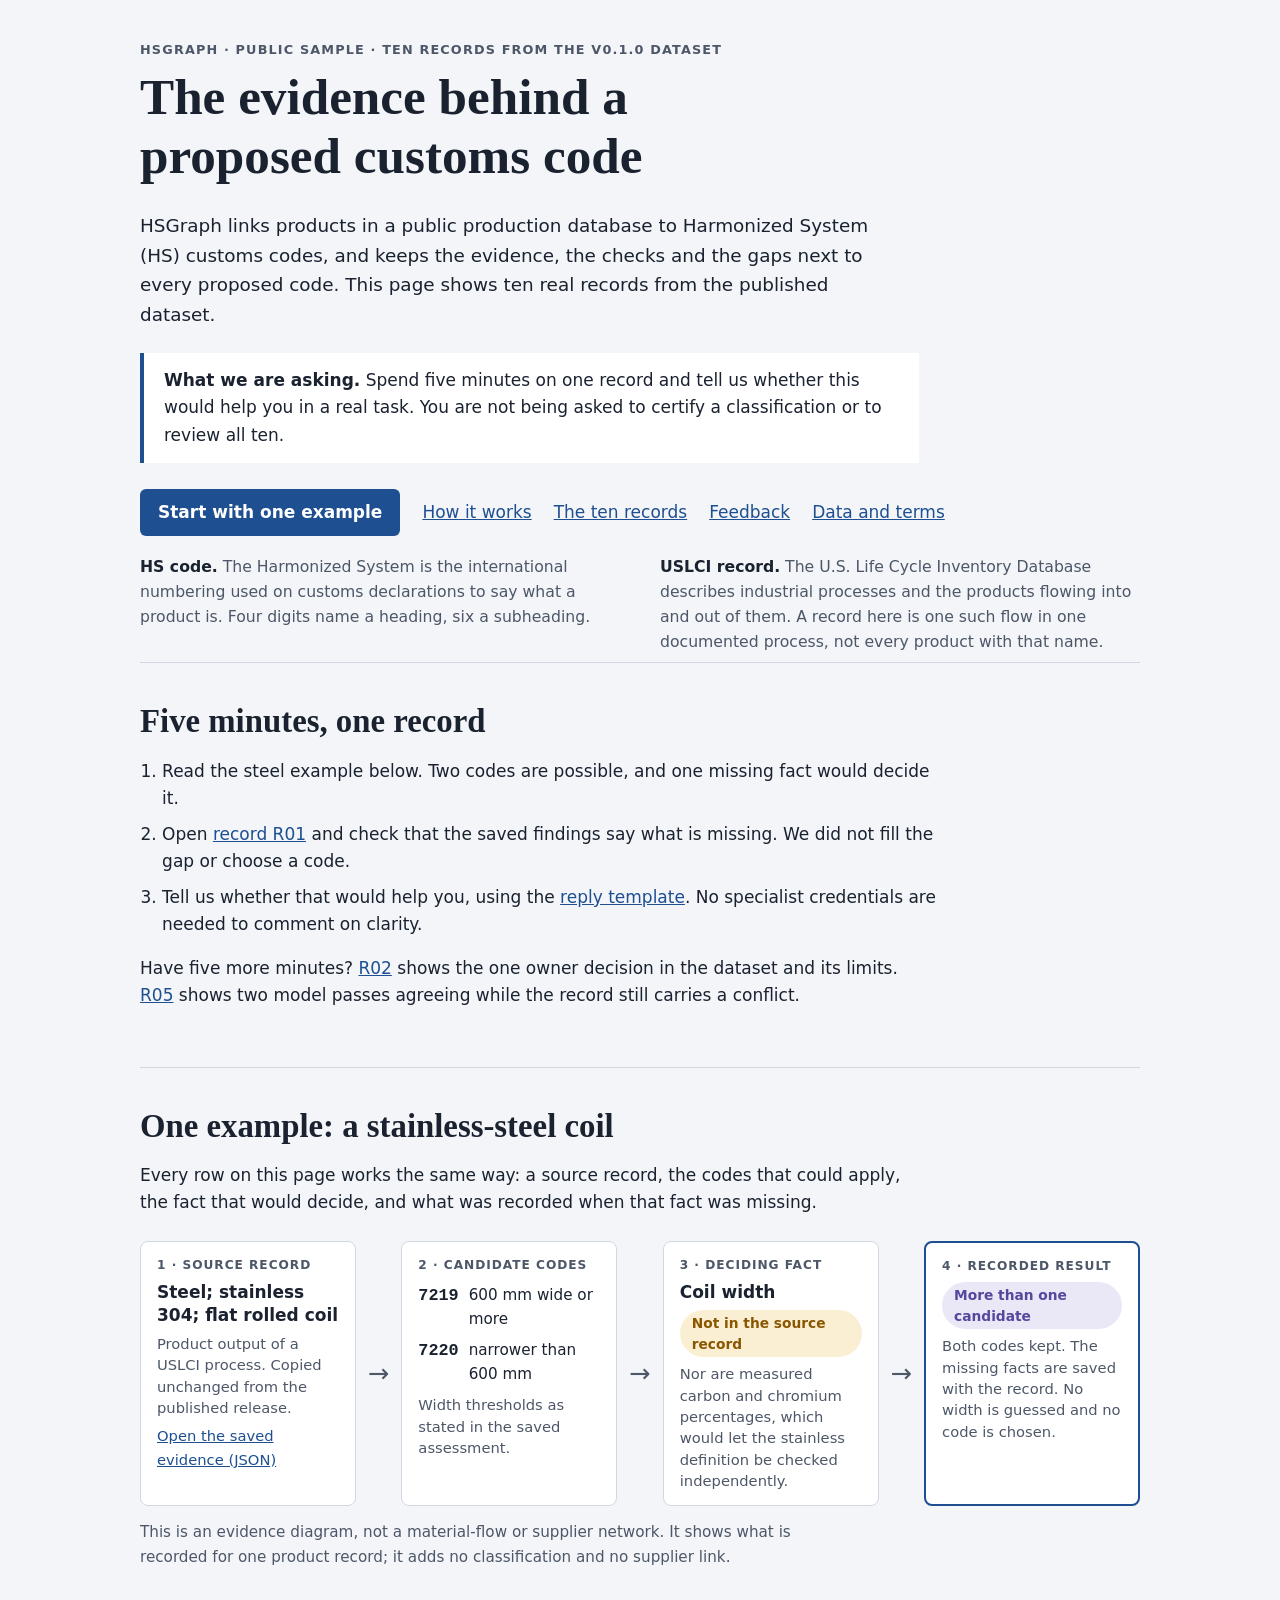
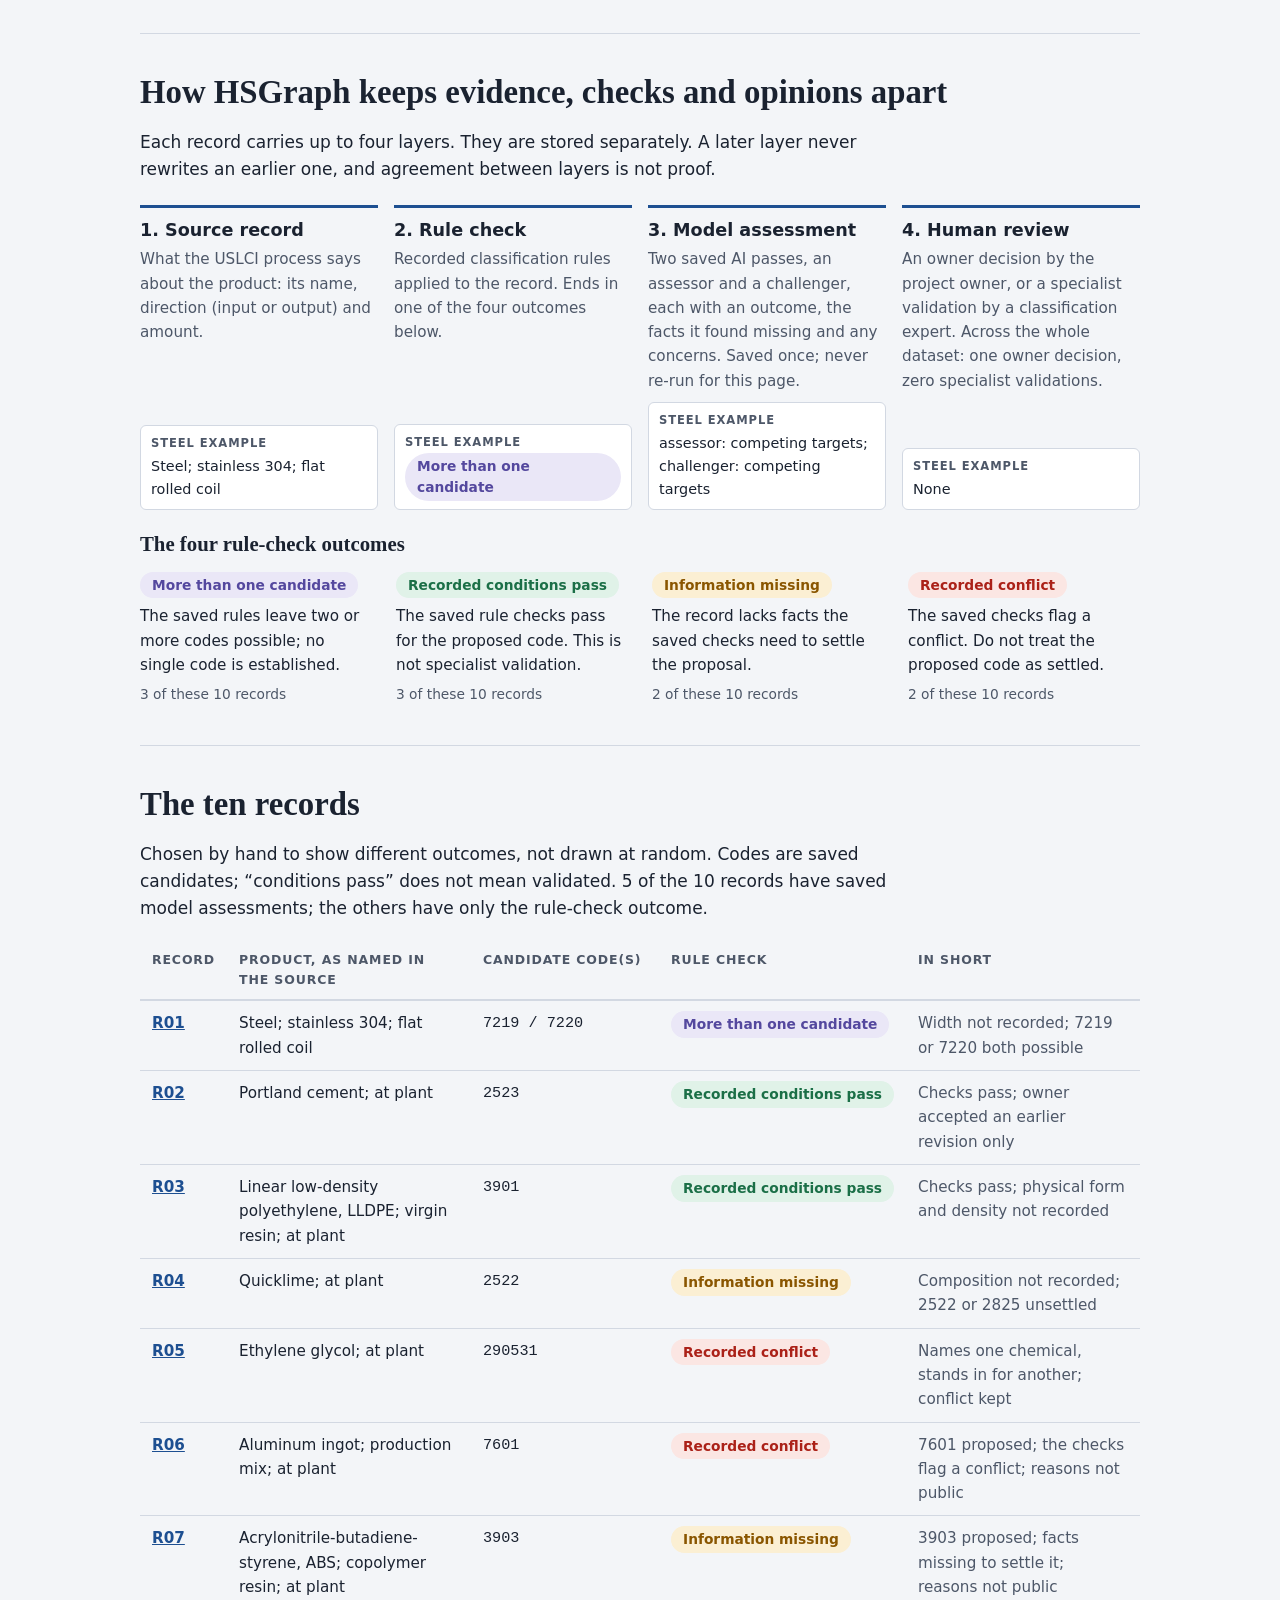
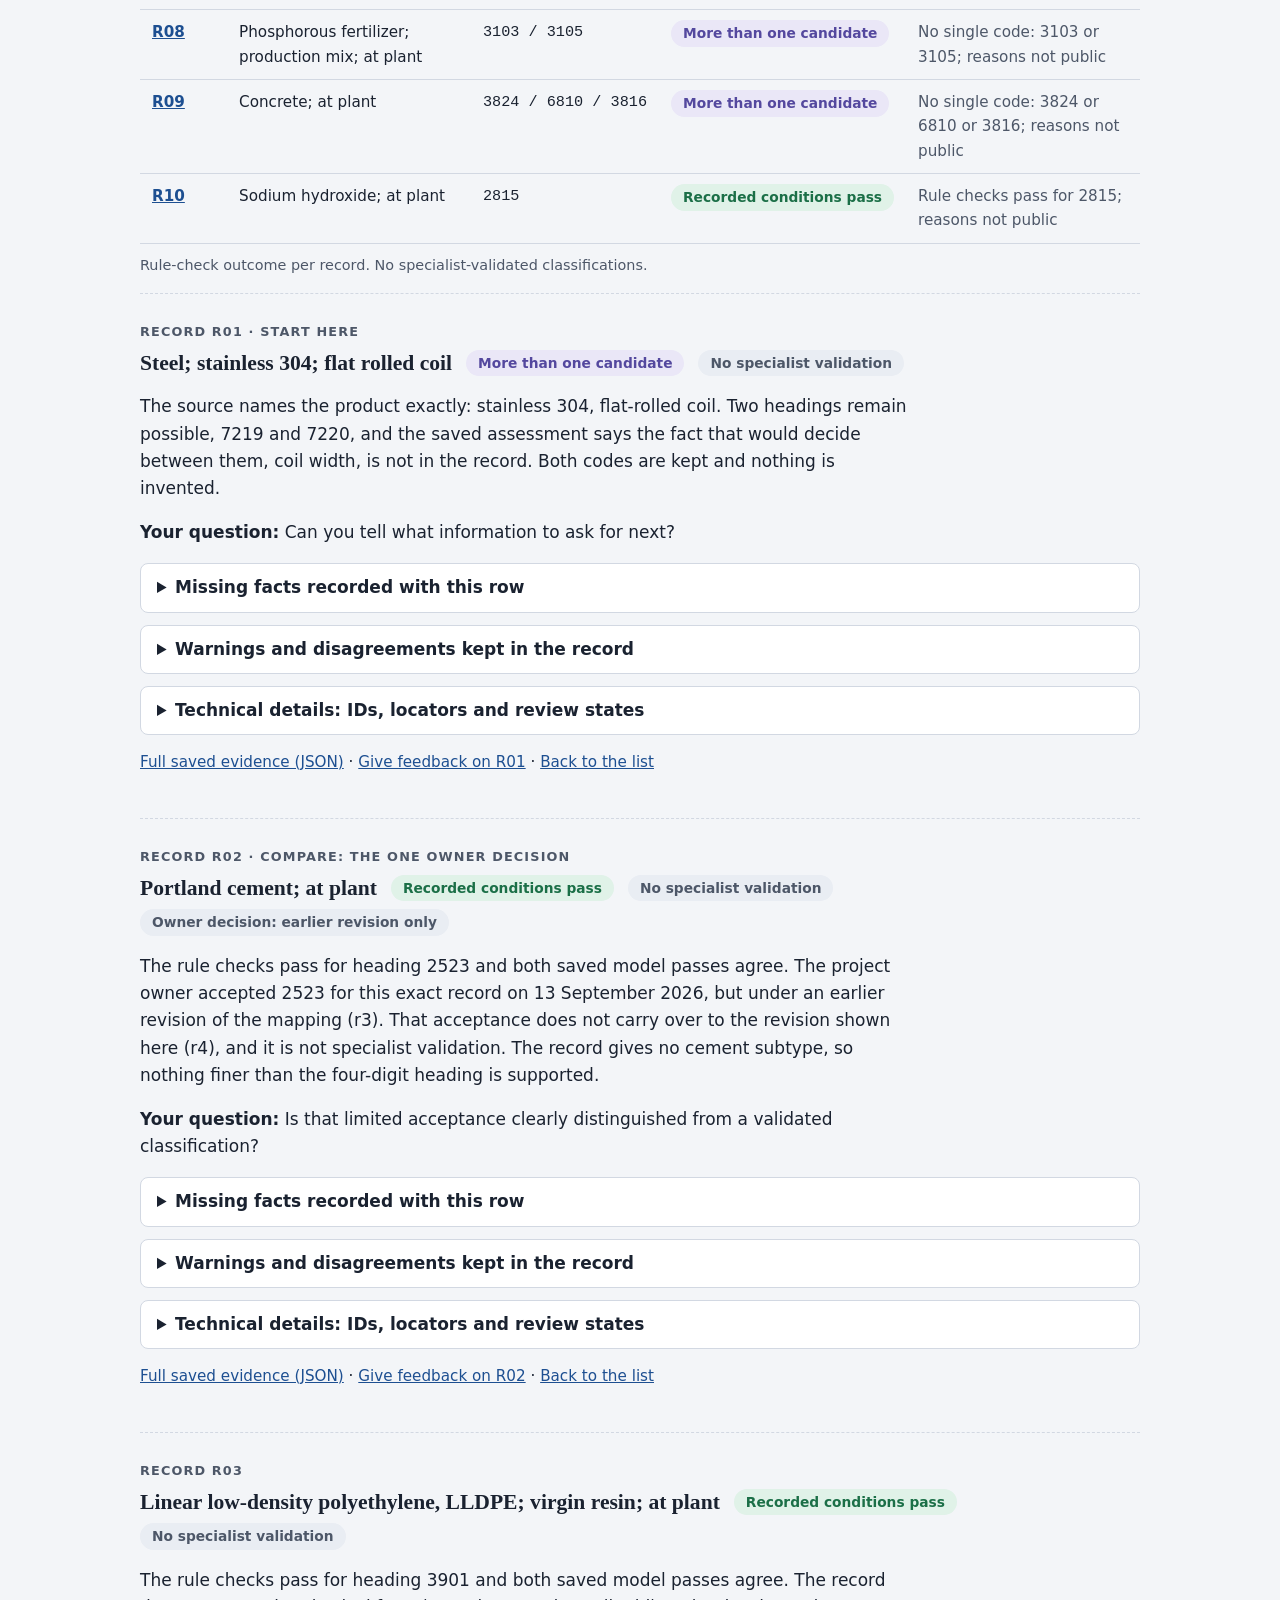
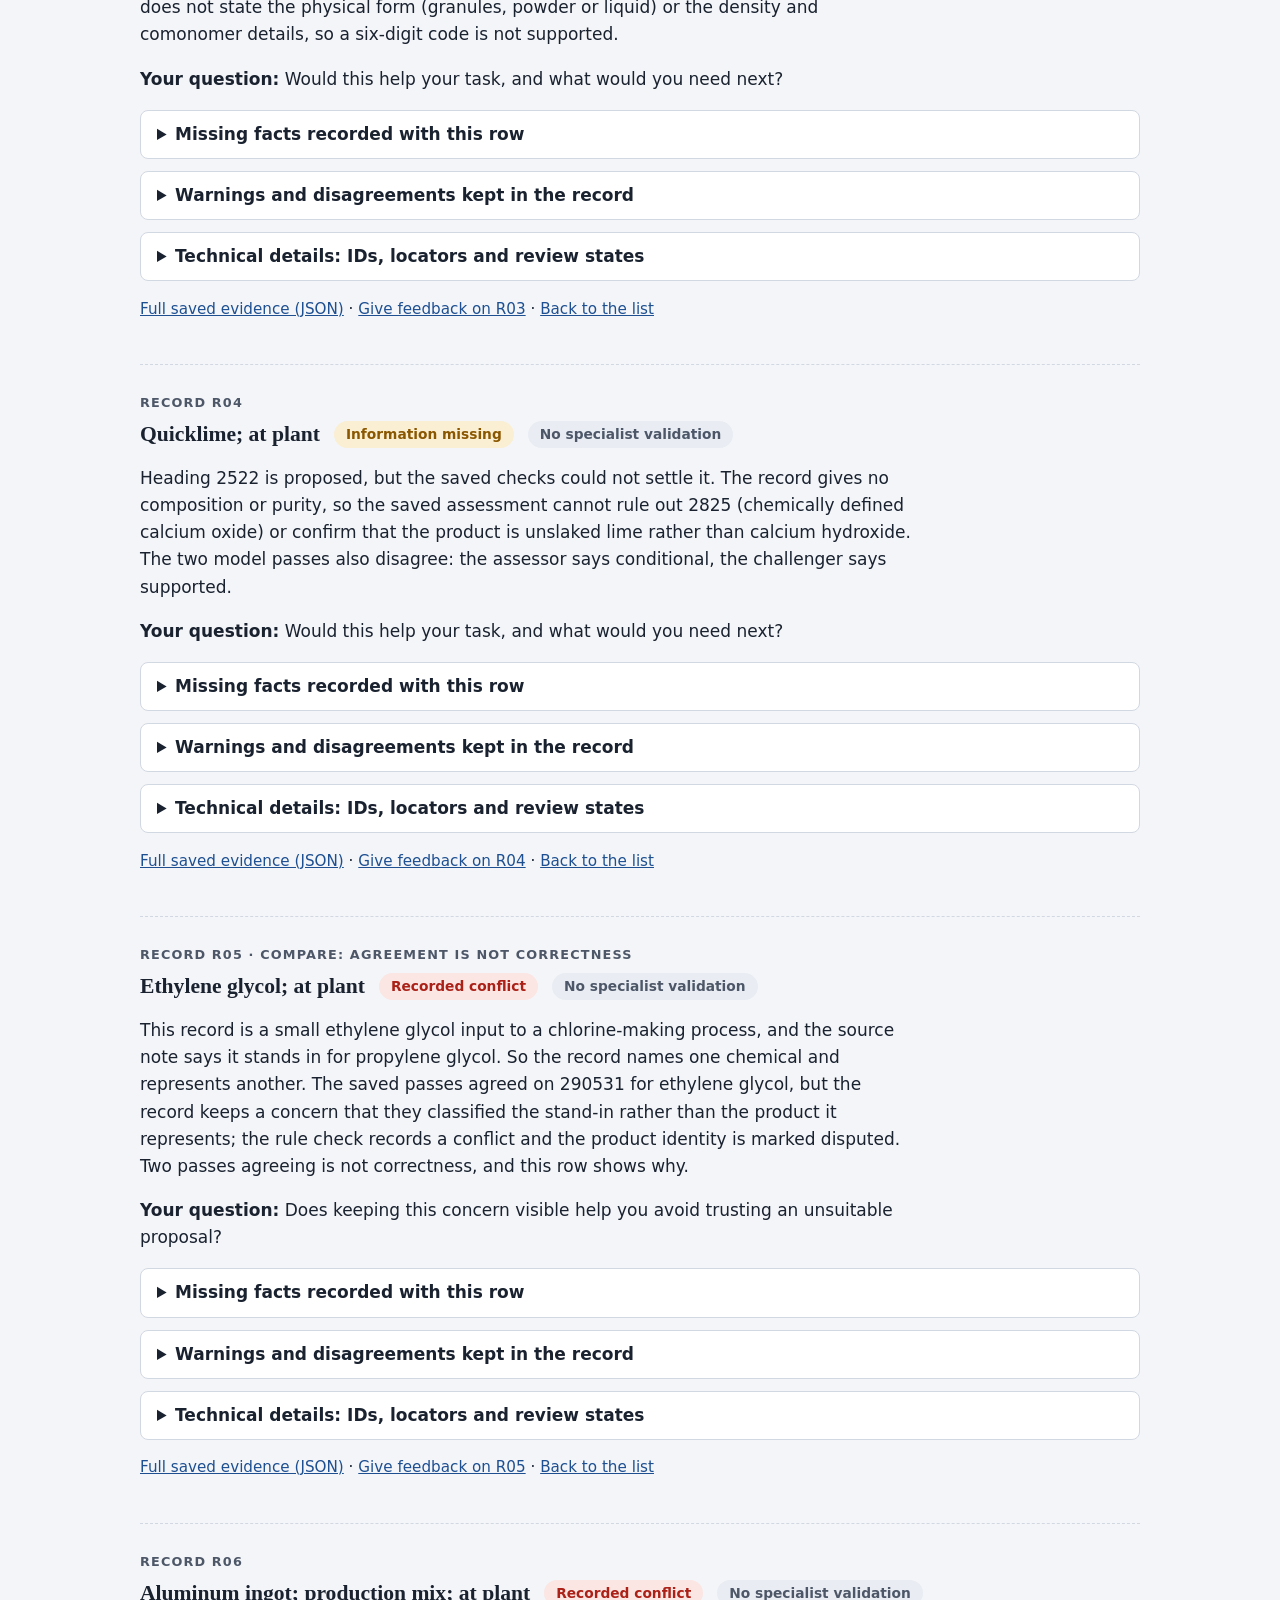
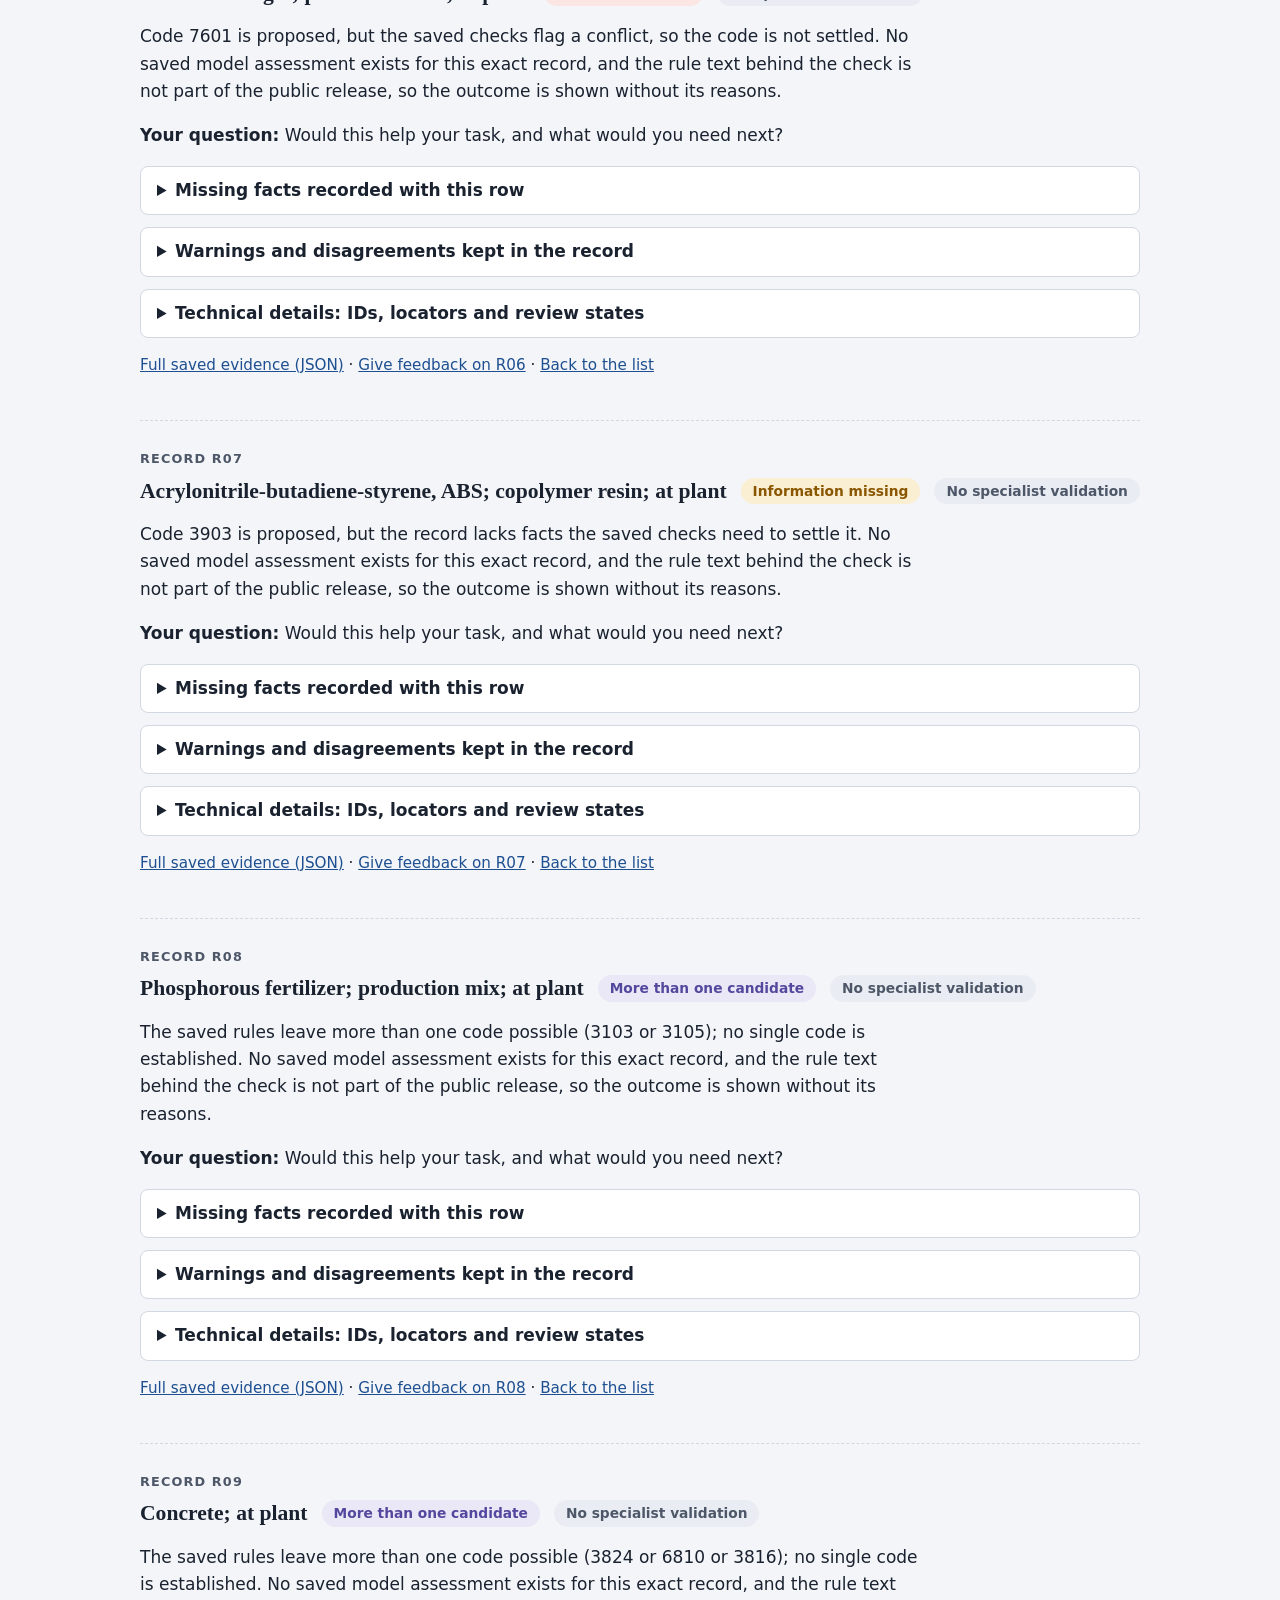
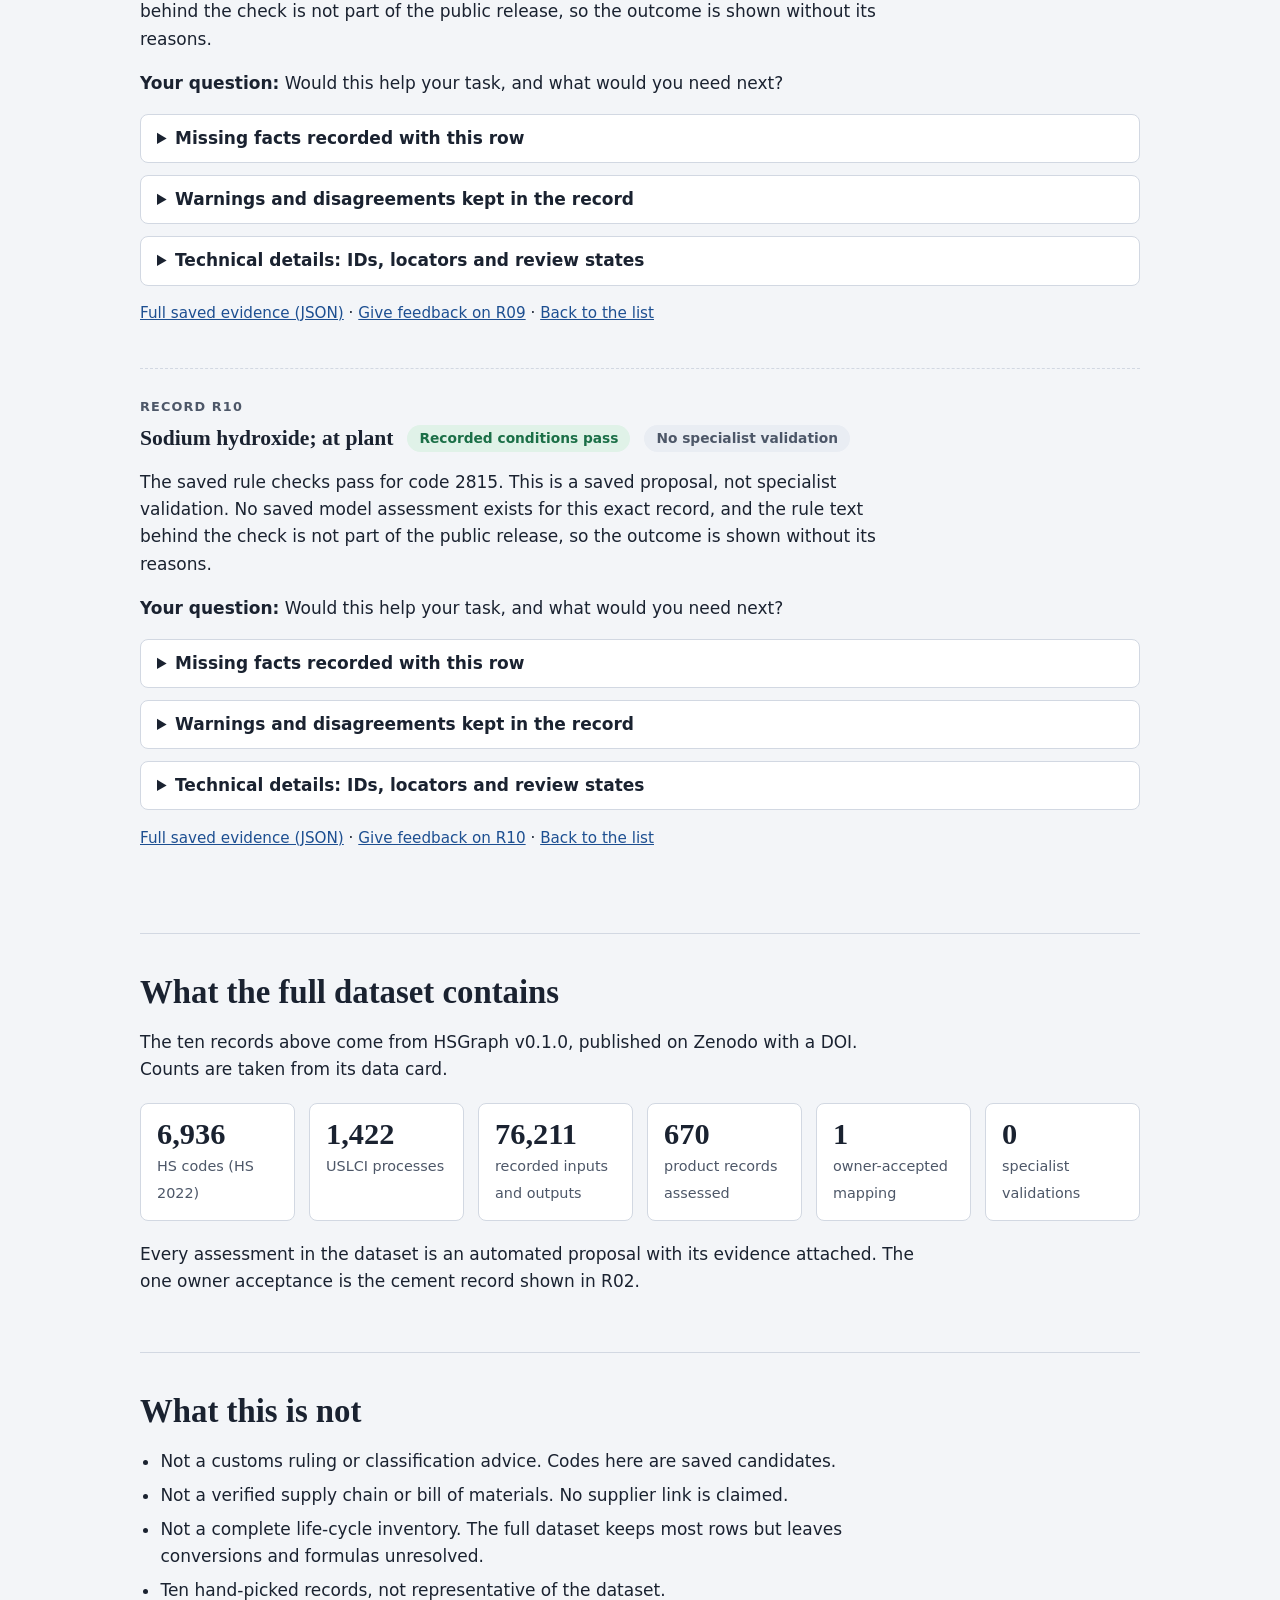
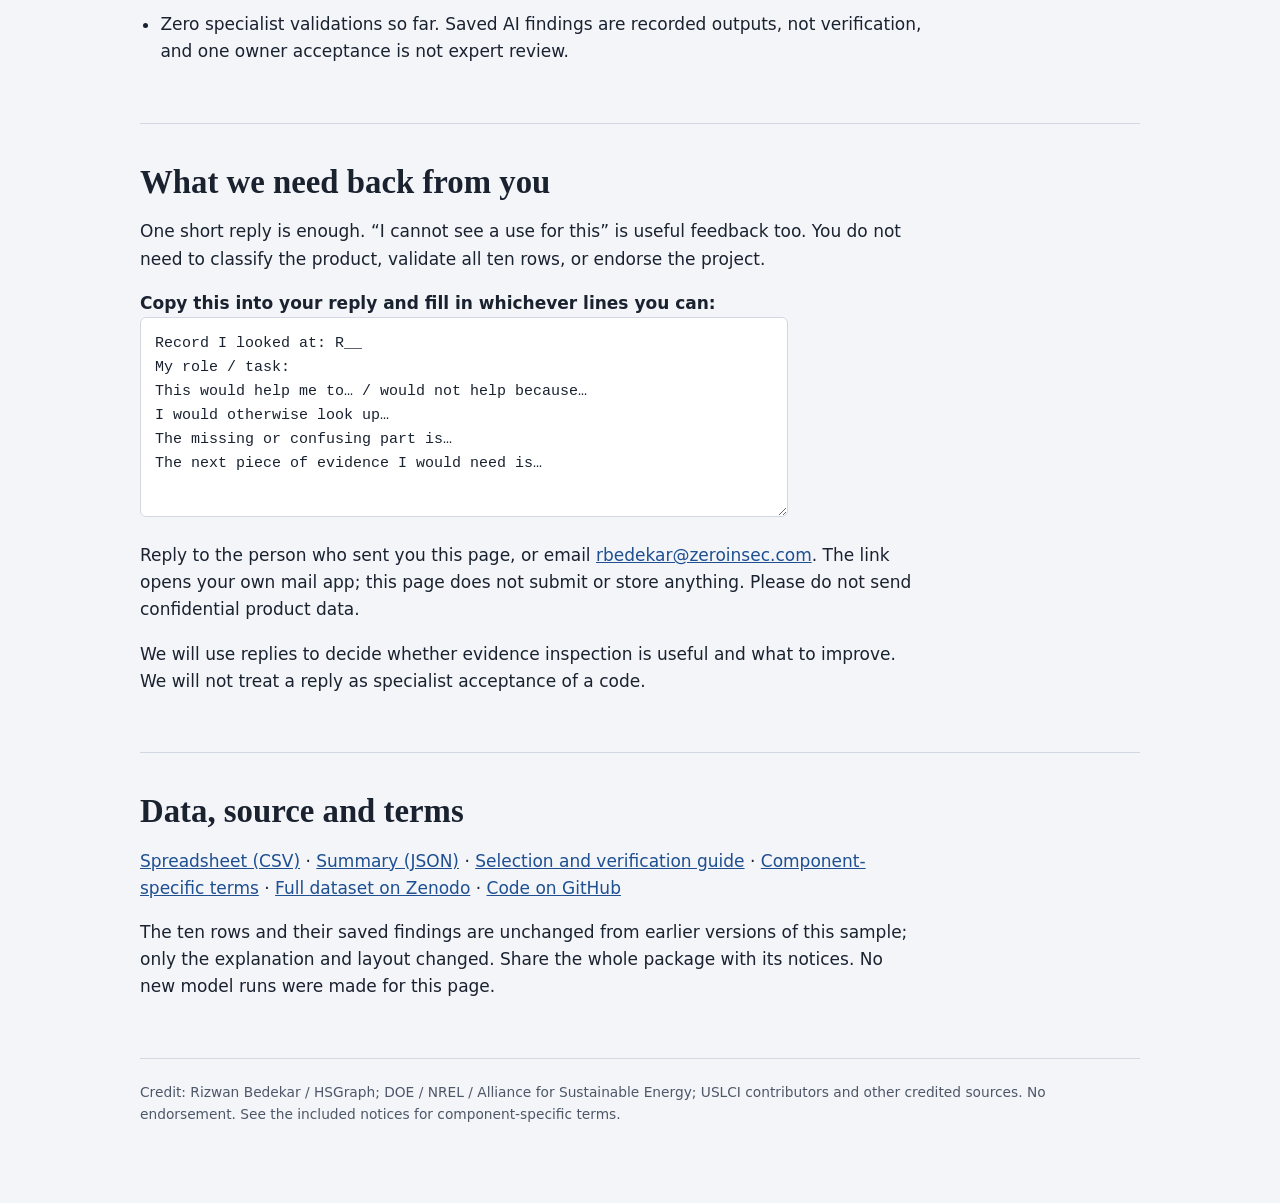
==== commit f940468b: "Fix figure, layer and phone-table layout in sample 3.1" ====
--- a/START_HERE.html
+++ b/START_HERE.html
@@ -39,7 +39,8 @@
 ol.steps{padding-left:1.3em}ol.steps li{margin-bottom:.5em}
 .muted{color:var(--ink-2)}
 small{font-size:.86rem}
-.chip{display:inline-block;padding:2px 11px;border-radius:999px;font-size:.86rem;font-weight:650;line-height:1.5;white-space:nowrap;border:1px solid transparent}
+.chip{display:inline-block;padding:2px 11px;border-radius:999px;font-size:.86rem;font-weight:650;line-height:1.5;border:1px solid transparent}
+td .chip{white-space:nowrap}
 .chip.pass{color:var(--pass);background:var(--pass-bg)}
 .chip.multi{color:var(--multi);background:var(--multi-bg)}
 .chip.gap{color:var(--gap);background:var(--gap-bg)}
@@ -60,7 +61,8 @@
 .codes span{display:flex;gap:10px;align-items:baseline;font-size:.95rem}
 .codes b{font-family:var(--font-mono);font-size:1.05rem;font-variant-numeric:tabular-nums}
 .layers{display:grid;grid-template-columns:repeat(4,minmax(0,1fr));gap:16px;margin:22px 0}
-.layer{border-top:3px solid var(--accent);padding-top:12px;min-width:0}
+.layer{border-top:3px solid var(--accent);padding-top:12px;min-width:0;display:flex;flex-direction:column}
+.layer .ex{margin-top:auto}
 .layer h3{font-size:1.1rem;margin:0 0 .4em;font-family:var(--font-body);font-weight:700}
 .layer p{font-size:.95rem;margin:0 0 .6em;color:var(--ink-2)}
 .layer .ex{font-size:.9rem;color:var(--ink);background:var(--surface);border:1px solid var(--line);border-radius:6px;padding:8px 10px}
@@ -94,7 +96,8 @@
 textarea{box-sizing:border-box;width:100%;max-width:72ch;min-height:200px;padding:14px;font:15px/1.6 var(--font-mono);color:var(--ink);border:1px solid var(--line);border-radius:6px;background:var(--surface)}
 footer{padding:22px 0;font-size:.86rem;color:var(--ink-2);border-top:1px solid var(--line)}
 @media (max-width:820px){.layers{grid-template-columns:1fr 1fr}}
-@media (max-width:720px){.flow{grid-template-columns:1fr}.arrow{transform:rotate(90deg);justify-self:center;padding:0}.layers{grid-template-columns:1fr}section{padding-block:30px}h1{max-width:none}}
+@media (max-width:900px){.flow{grid-template-columns:1fr}.arrow{transform:rotate(90deg);justify-self:center;padding:0}}
+@media (max-width:720px){.layers{grid-template-columns:1fr}section{padding-block:30px}h1{max-width:none}.scroll{overflow:visible}table{min-width:0;display:block}thead{display:none}tbody,tr,th,td{display:block}tr{border:1px solid var(--line);border-radius:8px;background:var(--surface);padding:10px 14px;margin-bottom:12px}th,td{border:0;padding:3px 0}tbody th{font-size:1.05rem;padding-bottom:0}td.code{white-space:normal}td .chip{white-space:normal}td::before{content:attr(data-label);display:block;font-size:.72rem;letter-spacing:.07em;text-transform:uppercase;color:var(--ink-2);font-weight:650;margin-top:8px}caption{display:block;width:auto;padding:0 0 10px}}
 </style></head><body><div class="wrap"><header>
 <p class="eyebrow">HSGraph · public sample · ten records from the v0.1.0 dataset</p>
 <h1>The evidence behind a proposed customs code</h1>
@@ -114,11 +117,11 @@
 <figure><div class="flow" role="group" aria-label="Steel coil: source record, two candidate codes, the deciding fact, and what HSGraph records">
 <div class="node"><span class="k">1 · Source record</span><span class="v">Steel; stainless 304; flat rolled coil</span><span class="d">Product output of a USLCI process. Copied unchanged from the published release.</span><a href="evidence/R01.json">Open the saved evidence (JSON)</a></div>
 <div class="arrow" aria-hidden="true">→</div>
-<div class="node"><span class="k">2 · Two candidate codes</span><div class="codes"><span><b>7219</b>600 mm wide or more</span><span><b>7220</b>narrower than 600 mm</span></div><span class="d">Width thresholds as stated in the saved assessment.</span></div>
+<div class="node"><span class="k">2 · Candidate codes</span><div class="codes"><span><b>7219</b>600 mm wide or more</span><span><b>7220</b>narrower than 600 mm</span></div><span class="d">Width thresholds as stated in the saved assessment.</span></div>
 <div class="arrow" aria-hidden="true">→</div>
-<div class="node"><span class="k">3 · The deciding fact</span><span class="v">Coil width</span><span><span class="chip gap">Not in the source record</span></span><span class="d">Nor are measured carbon and chromium percentages, which would let the stainless definition be checked independently.</span></div>
+<div class="node"><span class="k">3 · Deciding fact</span><span class="v">Coil width</span><span><span class="chip gap">Not in the source record</span></span><span class="d">Nor are measured carbon and chromium percentages, which would let the stainless definition be checked independently.</span></div>
 <div class="arrow" aria-hidden="true">→</div>
-<div class="node result"><span class="k">4 · What HSGraph records</span><span><span class="chip multi">More than one candidate</span></span><span class="d">Both codes kept. The missing facts are saved with the record. No width is guessed and no code is chosen.</span></div>
+<div class="node result"><span class="k">4 · Recorded result</span><span><span class="chip multi">More than one candidate</span></span><span class="d">Both codes kept. The missing facts are saved with the record. No width is guessed and no code is chosen.</span></div>
 </div><figcaption>This is an evidence diagram, not a material-flow or supplier network. It shows what is recorded for one product record; it adds no classification and no supplier link.</figcaption></figure></section>
 <section id="how"><h2>How HSGraph keeps evidence, checks and opinions apart</h2>
 <p>Each record carries up to four layers. They are stored separately. A later layer never rewrites an earlier one, and agreement between layers is not proof.</p>
@@ -134,16 +137,16 @@
 <li><span class="chip conflict">Recorded conflict</span><span>The saved checks flag a conflict. Do not treat the proposed code as settled.</span><span class="n">2 of these 10 records</span></li>
 </ul></section>
 <section id="examples"><h2>The ten records</h2><p>Chosen by hand to show different outcomes, not drawn at random. Codes are saved candidates; “conditions pass” does not mean validated. 5 of the 10 records have saved model assessments; the others have only the rule-check outcome.</p><div class="scroll" tabindex="0" role="region" aria-label="Ten records; scroll sideways on small screens"><table><caption>Rule-check outcome per record. No specialist-validated classifications.</caption><thead><tr><th scope="col">Record</th><th scope="col">Product, as named in the source</th><th scope="col">Candidate code(s)</th><th scope="col">Rule check</th><th scope="col">In short</th></tr></thead><tbody>
-<tr><th scope="row"><a href="#R01">R01</a></th><td>Steel; stainless 304; flat rolled coil</td><td class="code">7219 / 7220</td><td><span class="chip multi">More than one candidate</span></td><td class="short">Width not recorded; 7219 or 7220 both possible</td></tr>
-<tr><th scope="row"><a href="#R02">R02</a></th><td>Portland cement; at plant</td><td class="code">2523</td><td><span class="chip pass">Recorded conditions pass</span></td><td class="short">Checks pass; owner accepted an earlier revision only</td></tr>
-<tr><th scope="row"><a href="#R03">R03</a></th><td>Linear low-density polyethylene, LLDPE; virgin resin; at plant</td><td class="code">3901</td><td><span class="chip pass">Recorded conditions pass</span></td><td class="short">Checks pass; physical form and density not recorded</td></tr>
-<tr><th scope="row"><a href="#R04">R04</a></th><td>Quicklime; at plant</td><td class="code">2522</td><td><span class="chip gap">Information missing</span></td><td class="short">Composition not recorded; 2522 or 2825 unsettled</td></tr>
-<tr><th scope="row"><a href="#R05">R05</a></th><td>Ethylene glycol; at plant</td><td class="code">290531</td><td><span class="chip conflict">Recorded conflict</span></td><td class="short">Names one chemical, stands in for another; conflict kept</td></tr>
-<tr><th scope="row"><a href="#R06">R06</a></th><td>Aluminum ingot; production mix; at plant</td><td class="code">7601</td><td><span class="chip conflict">Recorded conflict</span></td><td class="short">7601 proposed; the checks flag a conflict; reasons not public</td></tr>
-<tr><th scope="row"><a href="#R07">R07</a></th><td>Acrylonitrile-butadiene-styrene, ABS; copolymer resin; at plant</td><td class="code">3903</td><td><span class="chip gap">Information missing</span></td><td class="short">3903 proposed; facts missing to settle it; reasons not public</td></tr>
-<tr><th scope="row"><a href="#R08">R08</a></th><td>Phosphorous fertilizer; production mix; at plant</td><td class="code">3103 / 3105</td><td><span class="chip multi">More than one candidate</span></td><td class="short">No single code: 3103 or 3105; reasons not public</td></tr>
-<tr><th scope="row"><a href="#R09">R09</a></th><td>Concrete; at plant</td><td class="code">3824 / 6810 / 3816</td><td><span class="chip multi">More than one candidate</span></td><td class="short">No single code: 3824 or 6810 or 3816; reasons not public</td></tr>
-<tr><th scope="row"><a href="#R10">R10</a></th><td>Sodium hydroxide; at plant</td><td class="code">2815</td><td><span class="chip pass">Recorded conditions pass</span></td><td class="short">Rule checks pass for 2815; reasons not public</td></tr>
+<tr><th scope="row"><a href="#R01">R01</a></th><td data-label="Product, as named in the source">Steel; stainless 304; flat rolled coil</td><td class="code" data-label="Candidate code(s)">7219 / 7220</td><td data-label="Rule check"><span class="chip multi">More than one candidate</span></td><td class="short" data-label="In short">Width not recorded; 7219 or 7220 both possible</td></tr>
+<tr><th scope="row"><a href="#R02">R02</a></th><td data-label="Product, as named in the source">Portland cement; at plant</td><td class="code" data-label="Candidate code(s)">2523</td><td data-label="Rule check"><span class="chip pass">Recorded conditions pass</span></td><td class="short" data-label="In short">Checks pass; owner accepted an earlier revision only</td></tr>
+<tr><th scope="row"><a href="#R03">R03</a></th><td data-label="Product, as named in the source">Linear low-density polyethylene, LLDPE; virgin resin; at plant</td><td class="code" data-label="Candidate code(s)">3901</td><td data-label="Rule check"><span class="chip pass">Recorded conditions pass</span></td><td class="short" data-label="In short">Checks pass; physical form and density not recorded</td></tr>
+<tr><th scope="row"><a href="#R04">R04</a></th><td data-label="Product, as named in the source">Quicklime; at plant</td><td class="code" data-label="Candidate code(s)">2522</td><td data-label="Rule check"><span class="chip gap">Information missing</span></td><td class="short" data-label="In short">Composition not recorded; 2522 or 2825 unsettled</td></tr>
+<tr><th scope="row"><a href="#R05">R05</a></th><td data-label="Product, as named in the source">Ethylene glycol; at plant</td><td class="code" data-label="Candidate code(s)">290531</td><td data-label="Rule check"><span class="chip conflict">Recorded conflict</span></td><td class="short" data-label="In short">Names one chemical, stands in for another; conflict kept</td></tr>
+<tr><th scope="row"><a href="#R06">R06</a></th><td data-label="Product, as named in the source">Aluminum ingot; production mix; at plant</td><td class="code" data-label="Candidate code(s)">7601</td><td data-label="Rule check"><span class="chip conflict">Recorded conflict</span></td><td class="short" data-label="In short">7601 proposed; the checks flag a conflict; reasons not public</td></tr>
+<tr><th scope="row"><a href="#R07">R07</a></th><td data-label="Product, as named in the source">Acrylonitrile-butadiene-styrene, ABS; copolymer resin; at plant</td><td class="code" data-label="Candidate code(s)">3903</td><td data-label="Rule check"><span class="chip gap">Information missing</span></td><td class="short" data-label="In short">3903 proposed; facts missing to settle it; reasons not public</td></tr>
+<tr><th scope="row"><a href="#R08">R08</a></th><td data-label="Product, as named in the source">Phosphorous fertilizer; production mix; at plant</td><td class="code" data-label="Candidate code(s)">3103 / 3105</td><td data-label="Rule check"><span class="chip multi">More than one candidate</span></td><td class="short" data-label="In short">No single code: 3103 or 3105; reasons not public</td></tr>
+<tr><th scope="row"><a href="#R09">R09</a></th><td data-label="Product, as named in the source">Concrete; at plant</td><td class="code" data-label="Candidate code(s)">3824 / 6810 / 3816</td><td data-label="Rule check"><span class="chip multi">More than one candidate</span></td><td class="short" data-label="In short">No single code: 3824 or 6810 or 3816; reasons not public</td></tr>
+<tr><th scope="row"><a href="#R10">R10</a></th><td data-label="Product, as named in the source">Sodium hydroxide; at plant</td><td class="code" data-label="Candidate code(s)">2815</td><td data-label="Rule check"><span class="chip pass">Recorded conditions pass</span></td><td class="short" data-label="In short">Rule checks pass for 2815; reasons not public</td></tr>
 </tbody></table></div>
 <section class="case" id="R01"><p class="eyebrow">Record R01 · Start here</p><div class="case-head"><h3>Steel; stainless 304; flat rolled coil</h3><span class="chip multi">More than one candidate</span><span class="chip plain">No specialist validation</span></div><p>The source names the product exactly: stainless 304, flat-rolled coil. Two headings remain possible, 7219 and 7220, and the saved assessment says the fact that would decide between them, coil width, is not in the record. Both codes are kept and nothing is invented.</p><p><strong>Your question:</strong> Can you tell what information to ask for next?</p>
 <details><summary>Missing facts recorded with this row</summary><p class="muted">Quoted from the saved model findings, with the pass that made each one. A short list does not mean the record is complete.</p><ul class="facts">
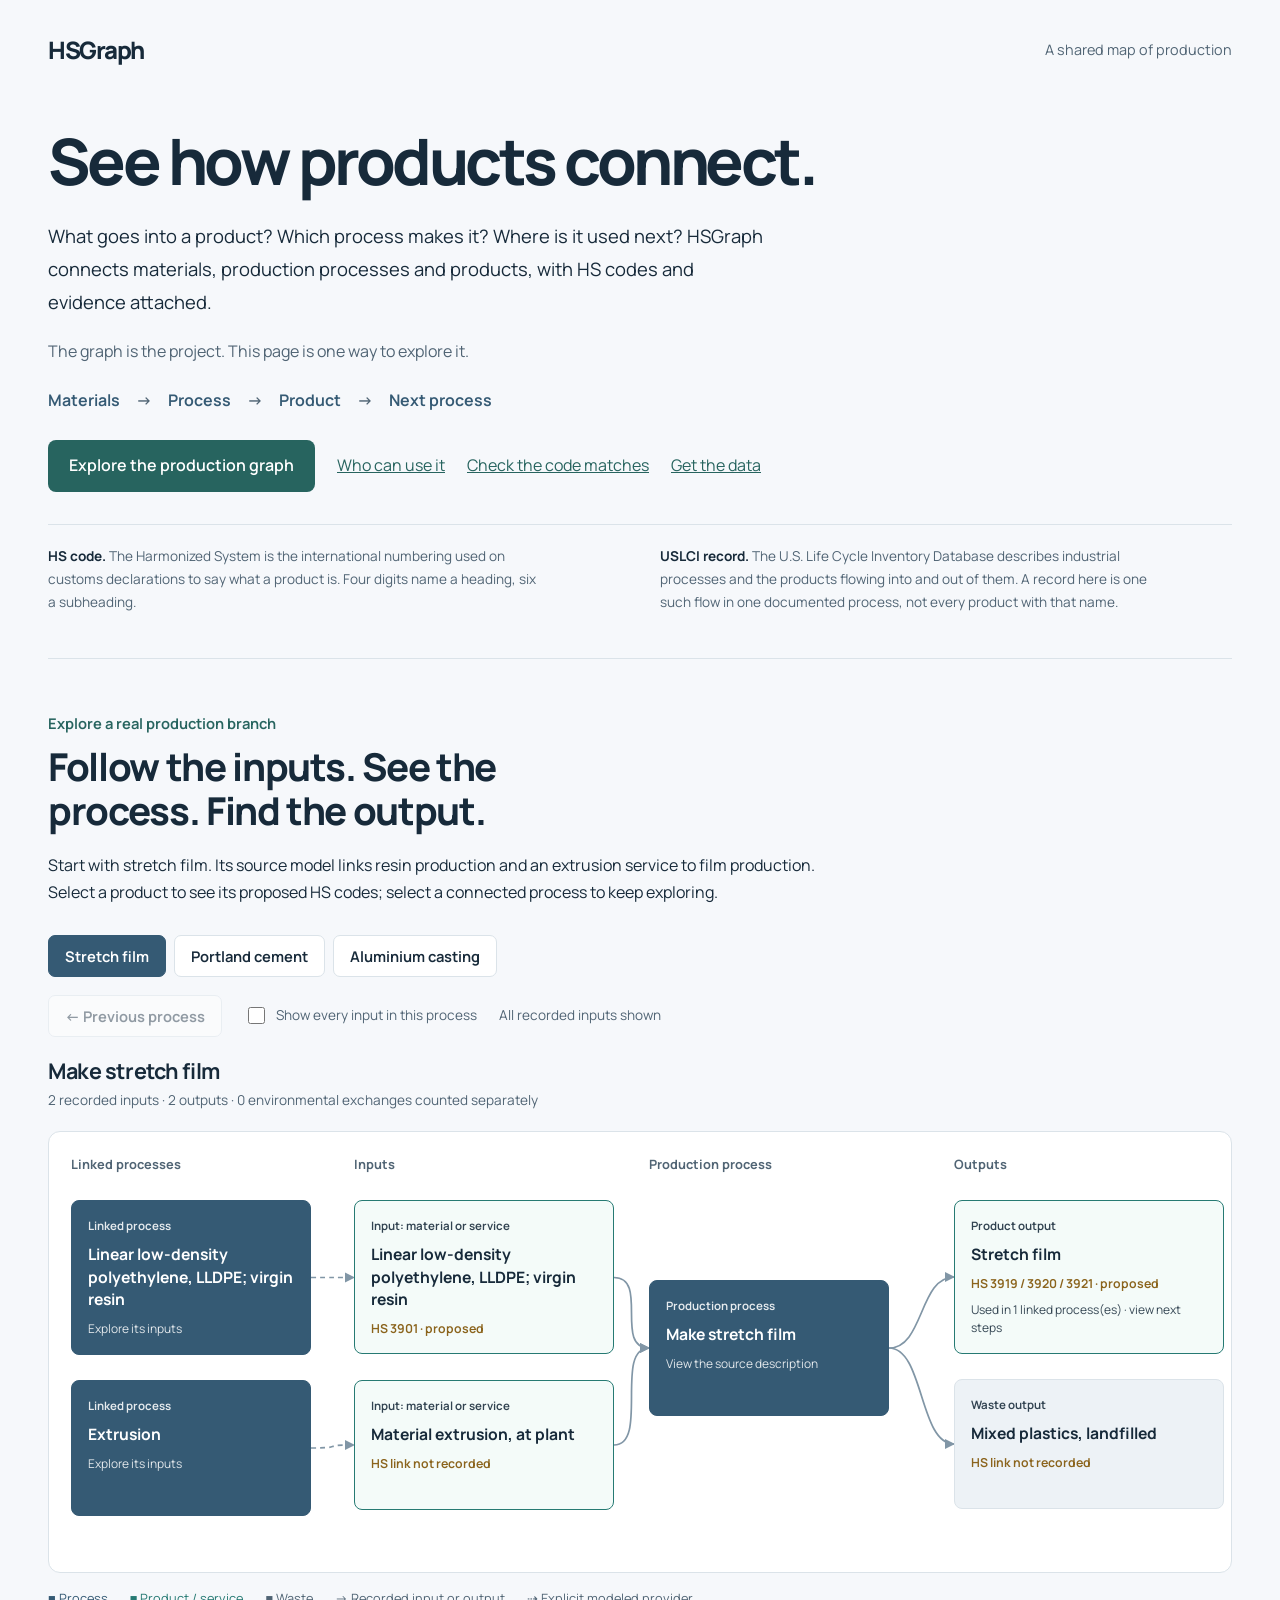
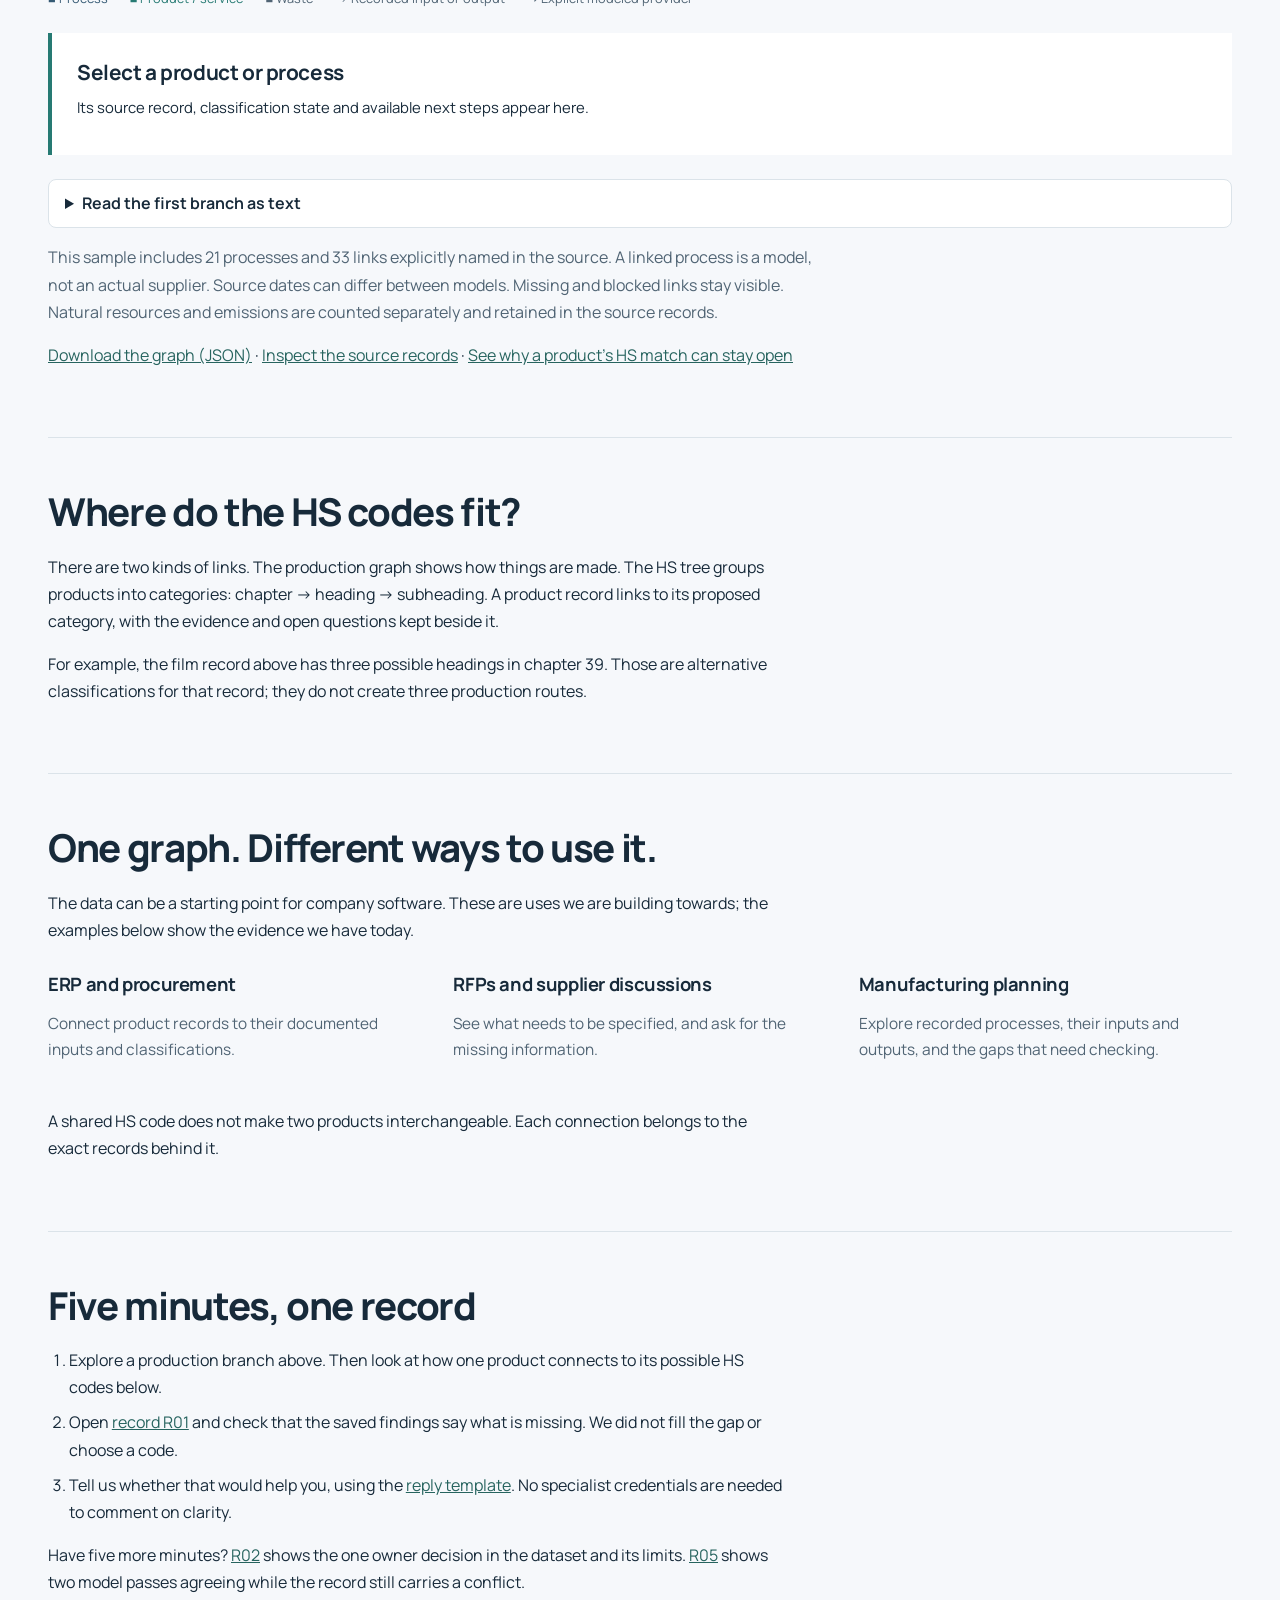
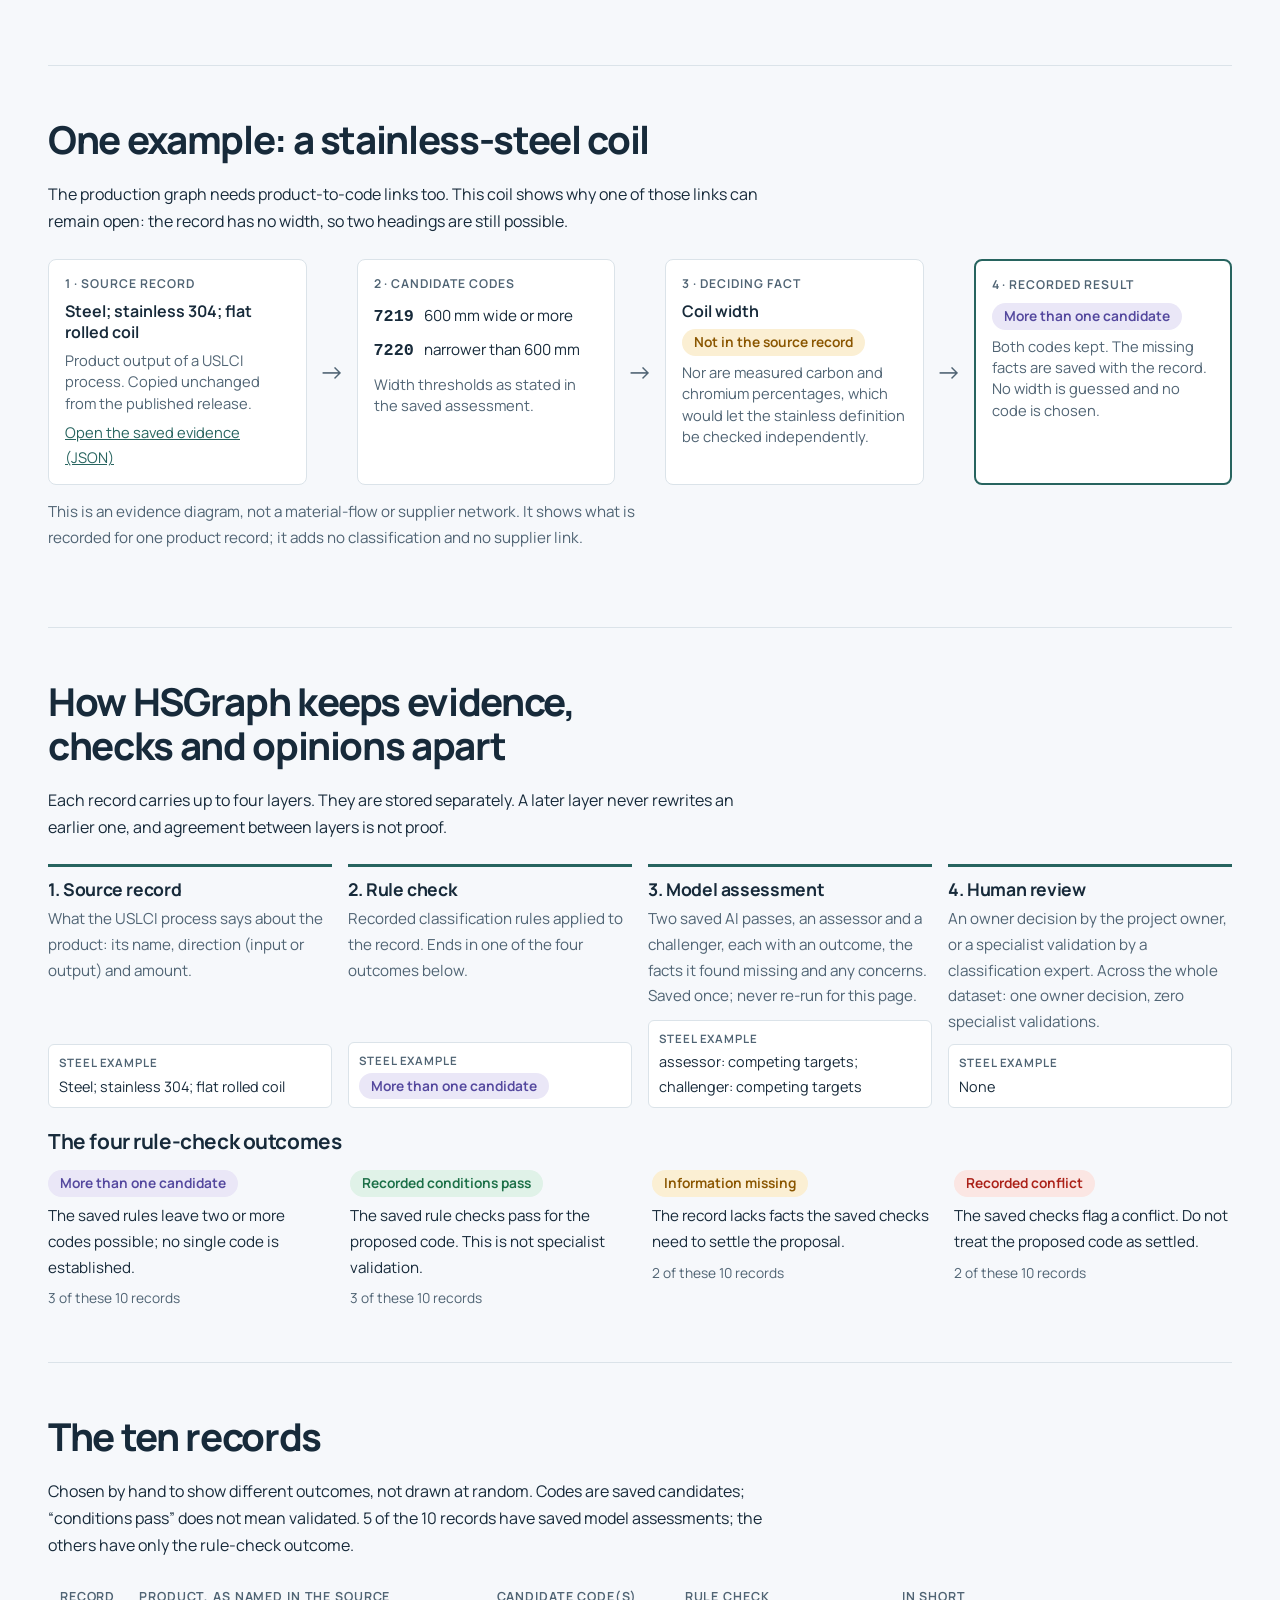
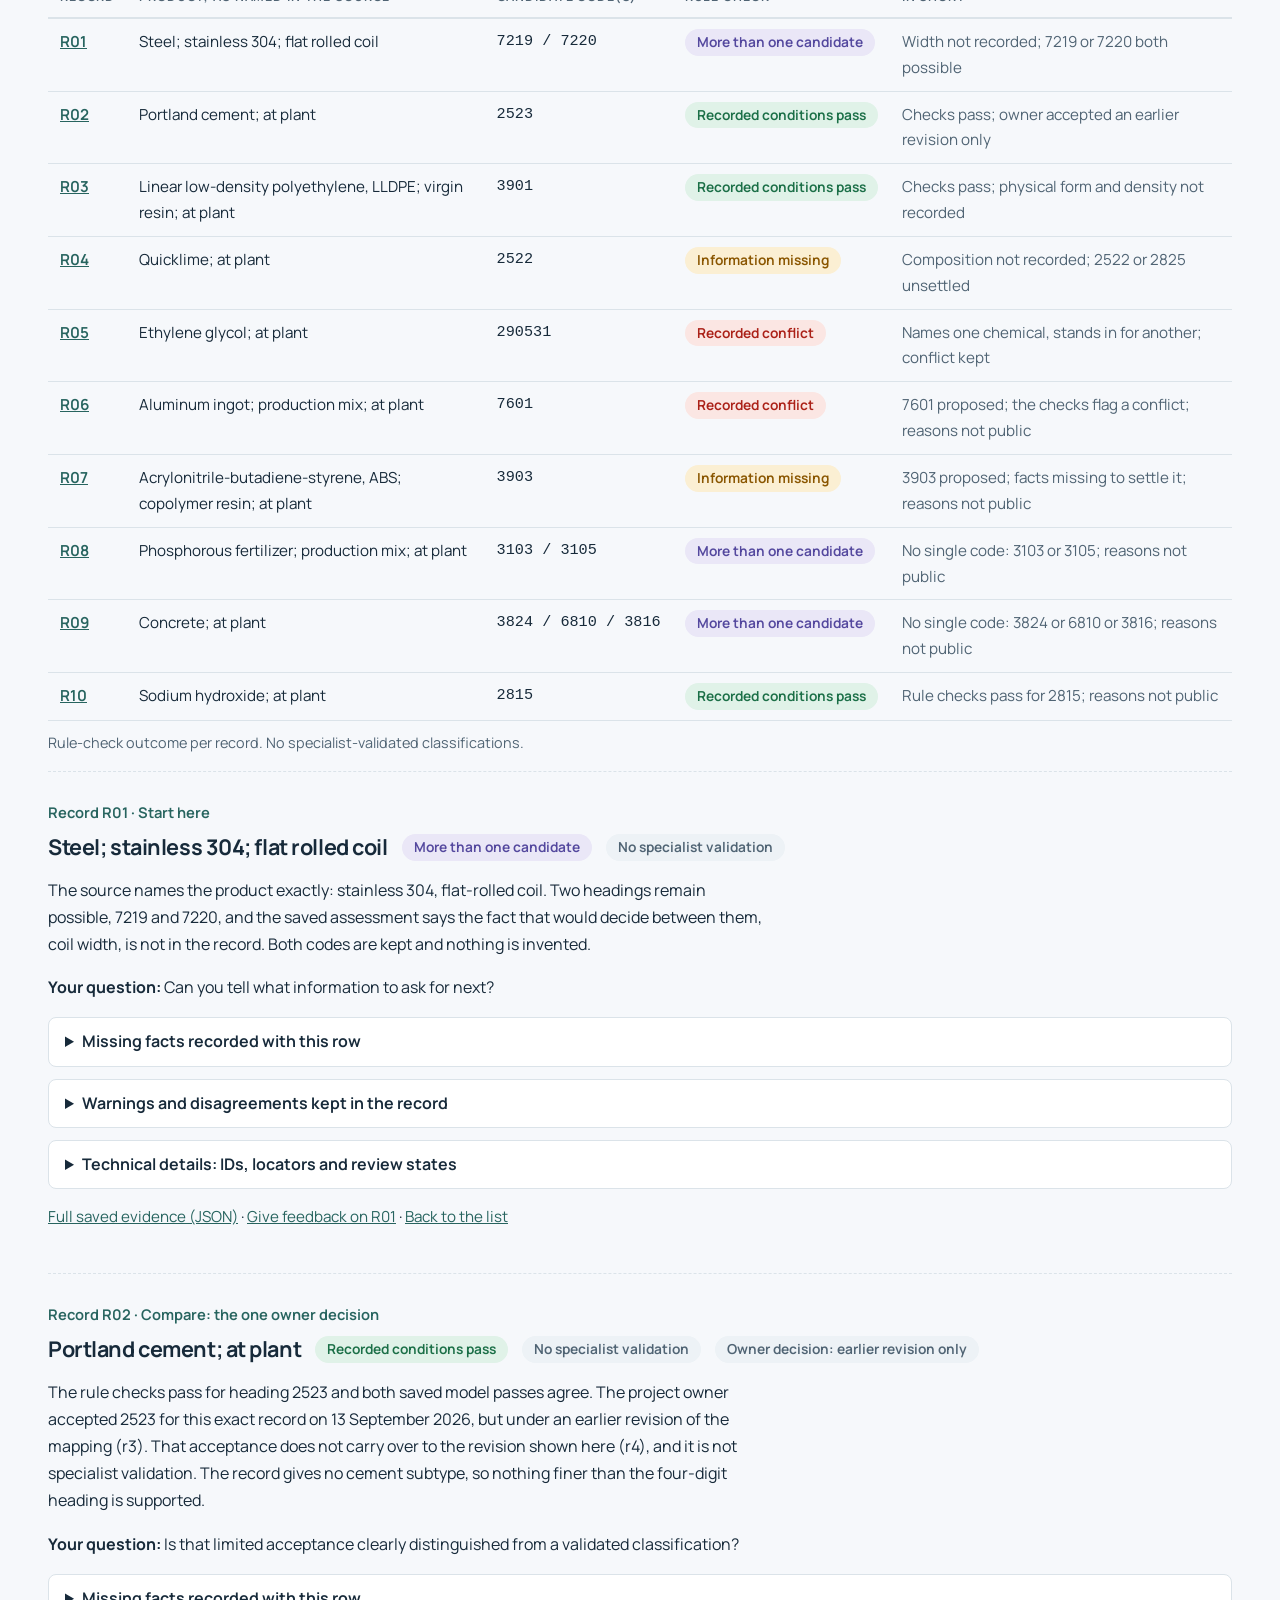
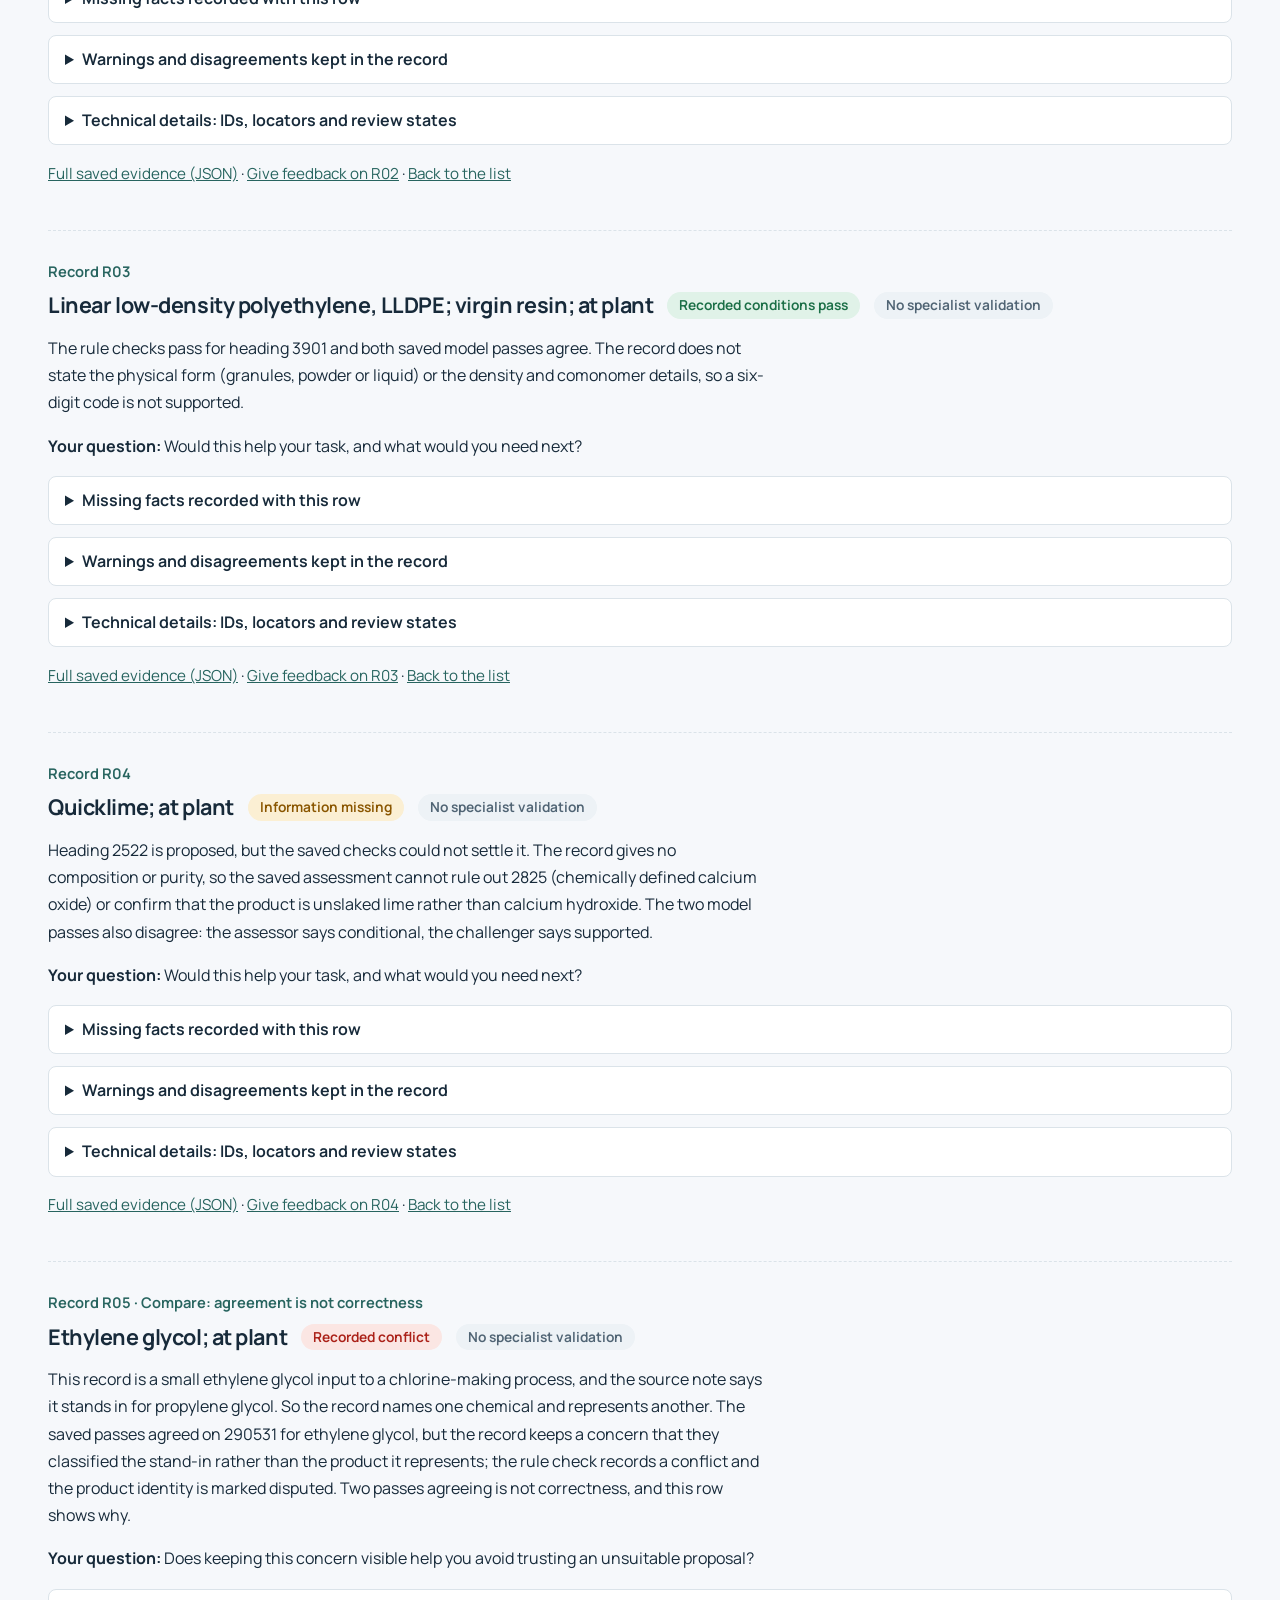
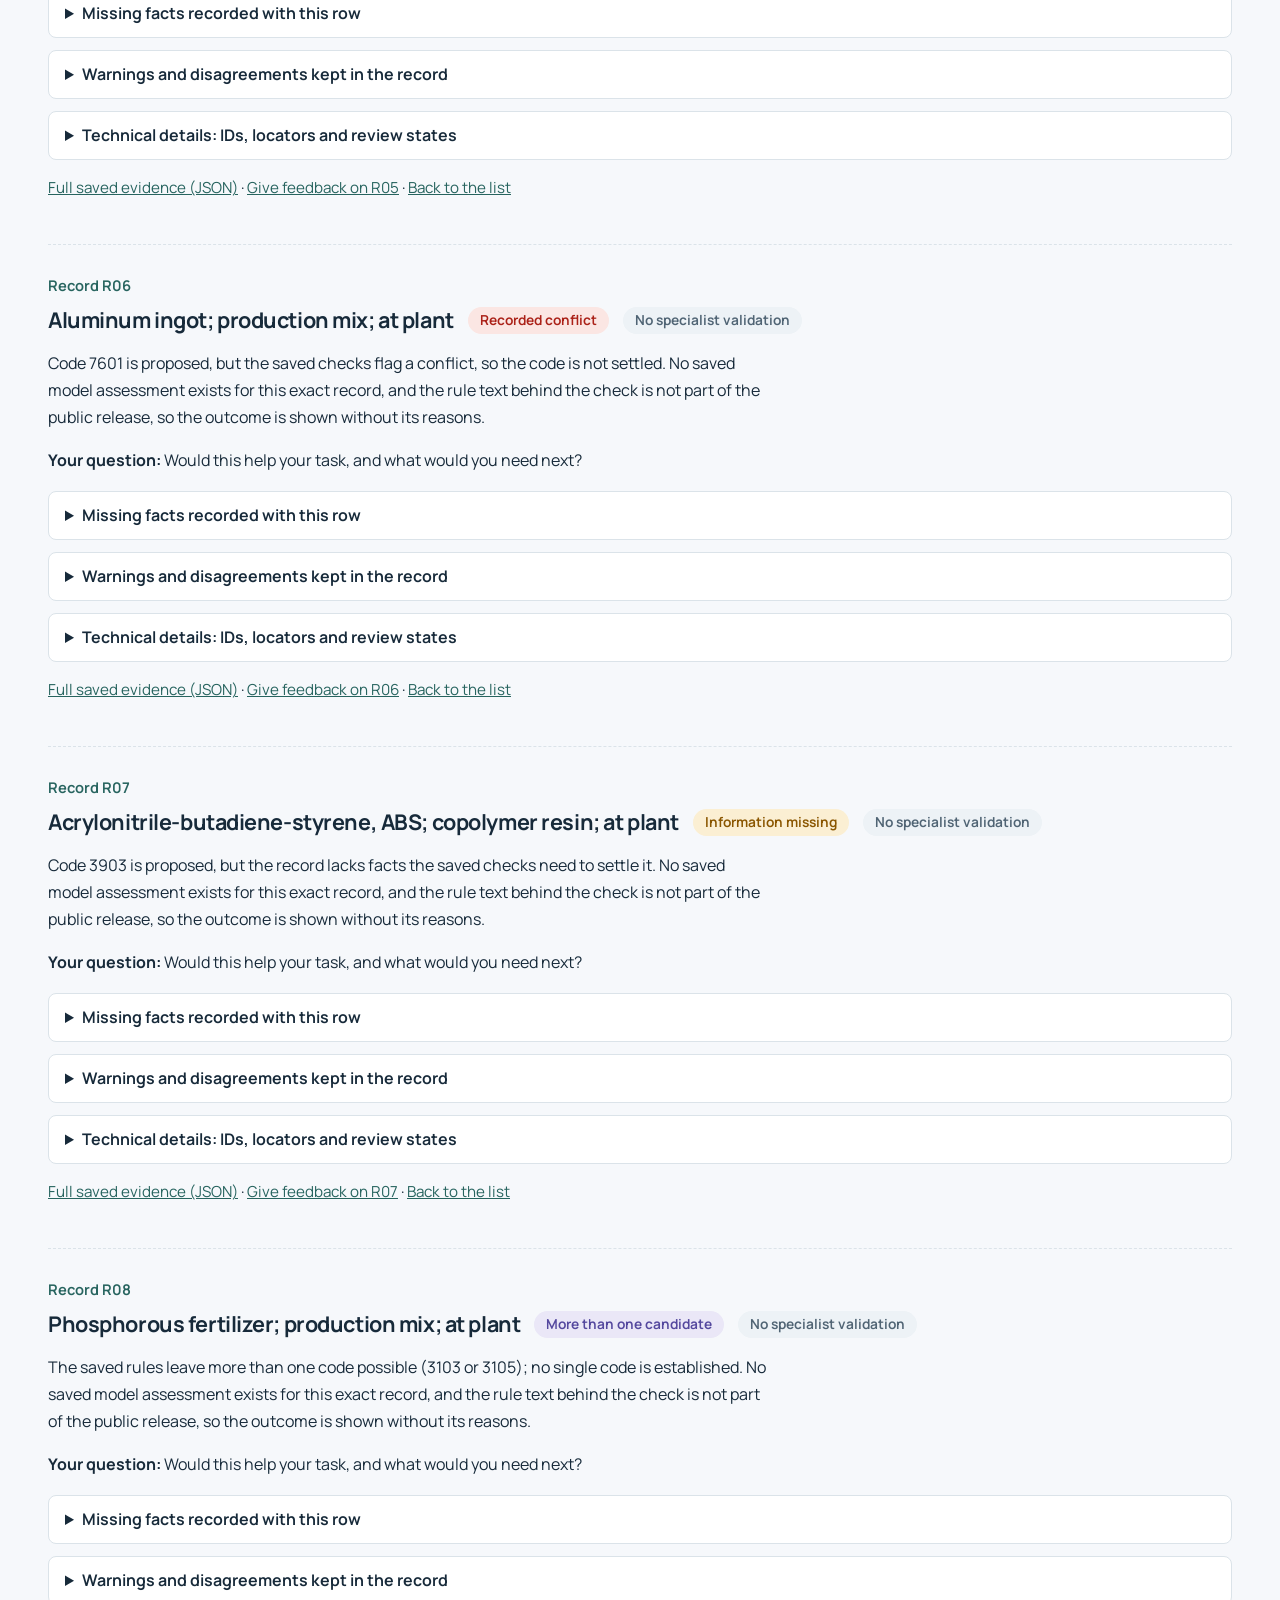
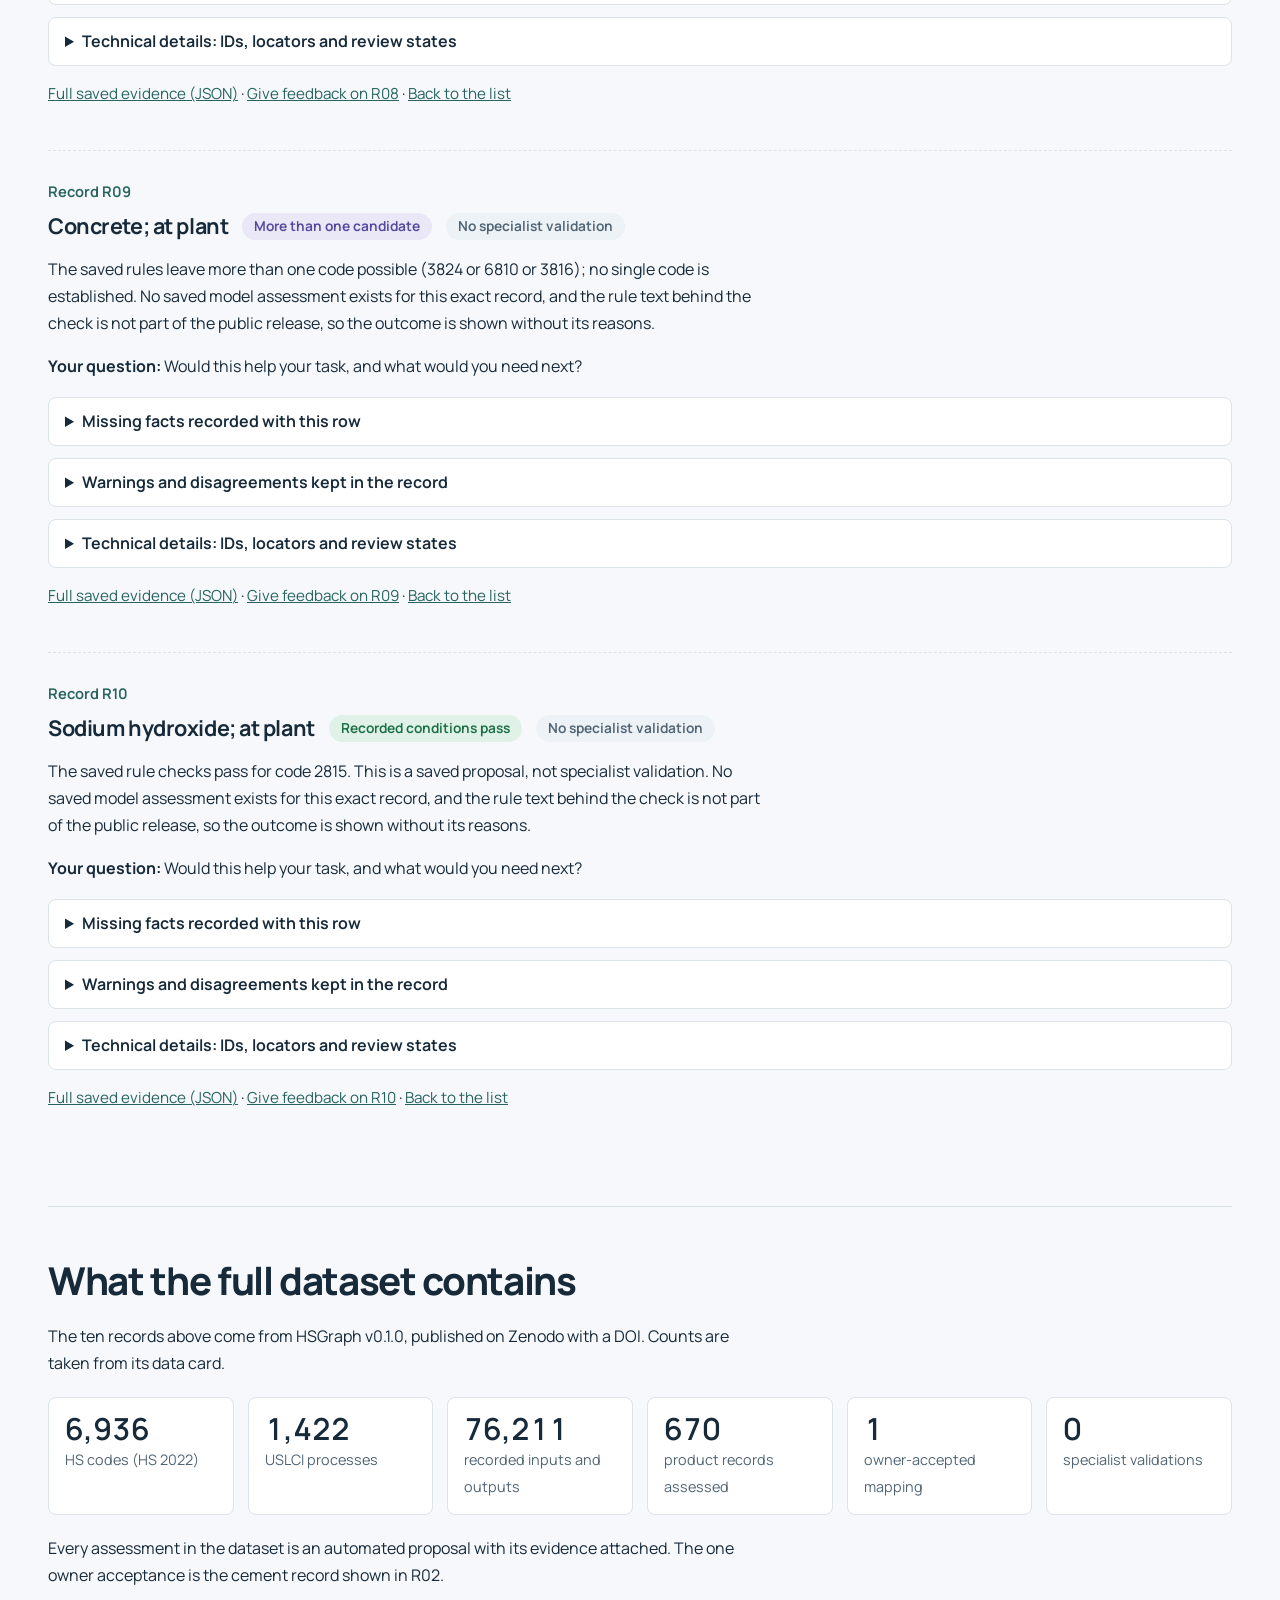
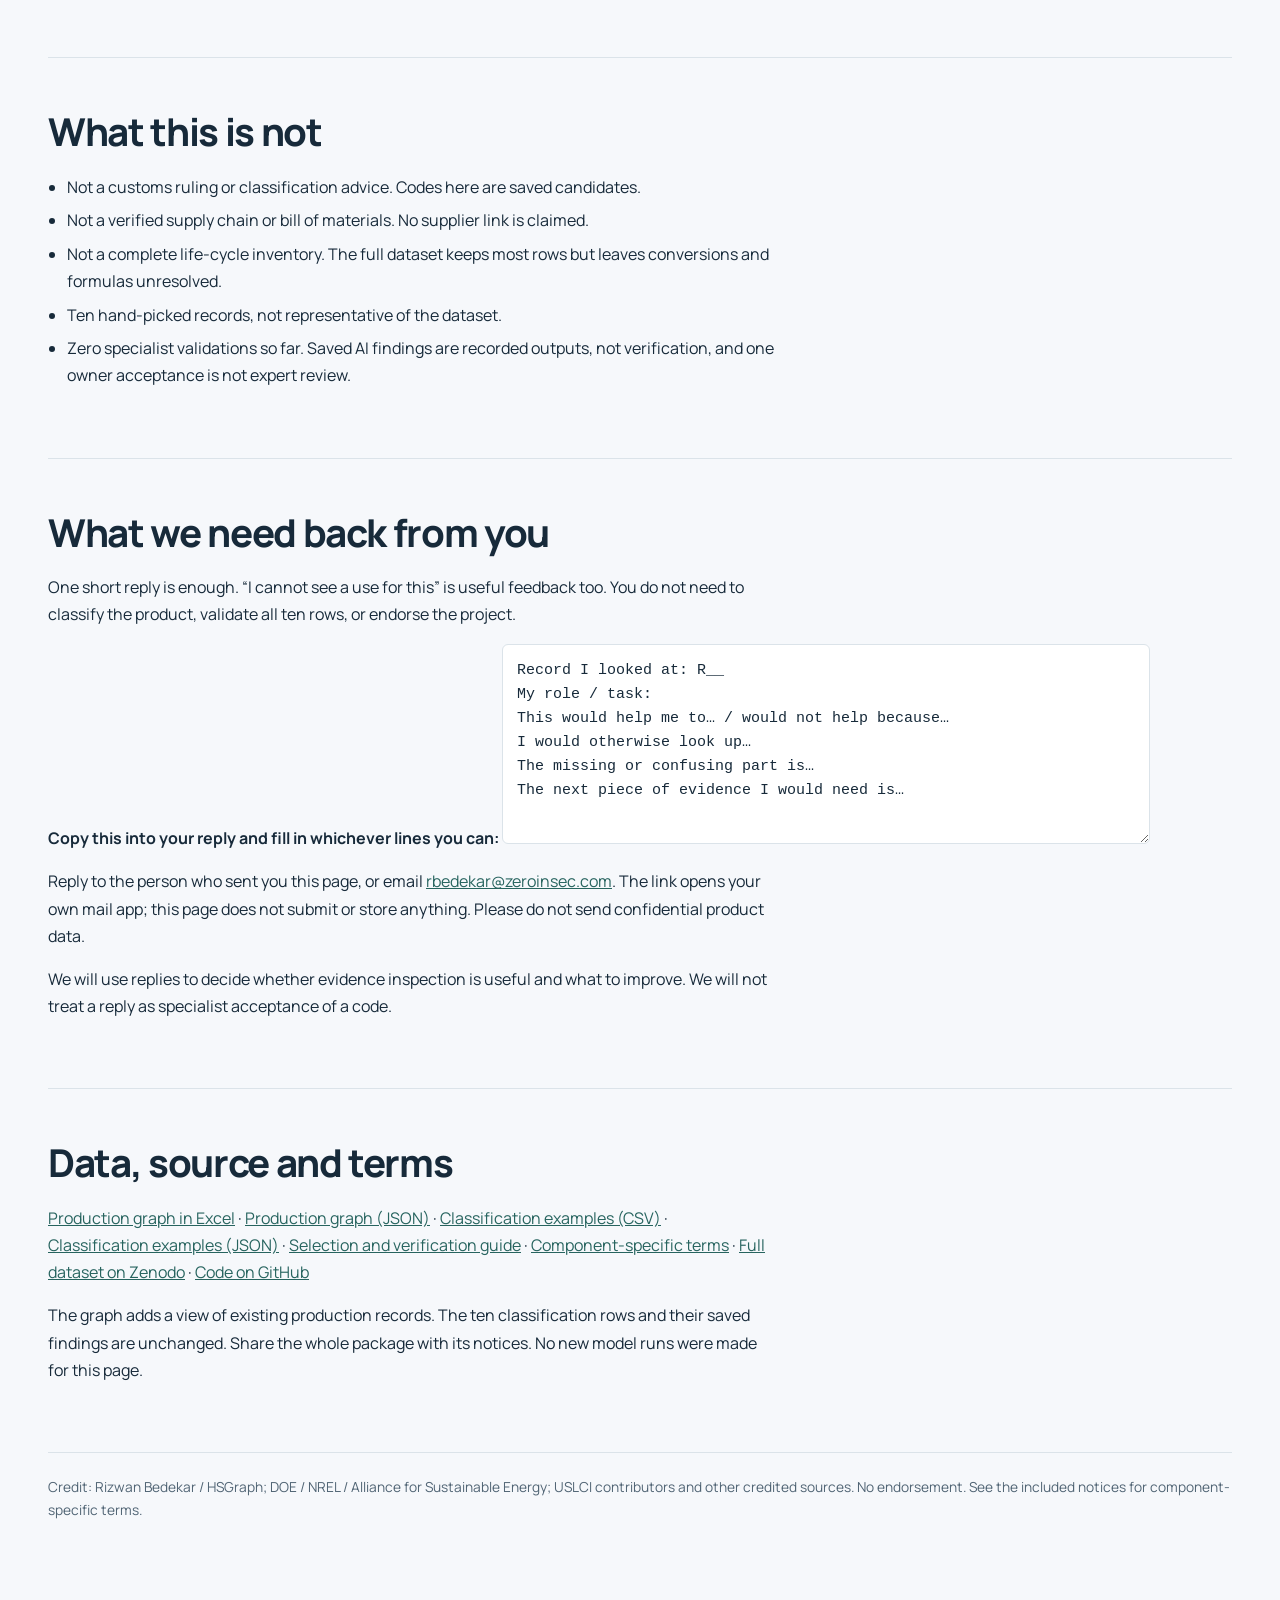
==== commit bb0c1573: "Show HSGraph production links with interactive graph and Excel" ====
--- a/START_HERE.html
+++ b/START_HERE.html
@@ -1,7 +1,7 @@
 <!doctype html><html lang="en"><head><meta charset="utf-8">
 <meta name="viewport" content="width=device-width, initial-scale=1">
 <meta name="color-scheme" content="light dark">
-<title>HSGraph evidence sample</title>
+<title>HSGraph — a map of how products connect</title>
 <style>/* Layout: one reading column (prose max 72ch); the example figure, the layer grid and the table may widen to 1080px.
    Sections are separated by space and small uppercase eyebrows; only status chips, the two figures and the ask box are styled as objects. */
 :root{color-scheme:light;
@@ -98,22 +98,38 @@
 @media (max-width:820px){.layers{grid-template-columns:1fr 1fr}}
 @media (max-width:900px){.flow{grid-template-columns:1fr}.arrow{transform:rotate(90deg);justify-self:center;padding:0}}
 @media (max-width:720px){.layers{grid-template-columns:1fr}section{padding-block:30px}h1{max-width:none}.scroll{overflow:visible}table{min-width:0;display:block}thead{display:none}tbody,tr,th,td{display:block}tr{border:1px solid var(--line);border-radius:8px;background:var(--surface);padding:10px 14px;margin-bottom:12px}th,td{border:0;padding:3px 0}tbody th{font-size:1.05rem;padding-bottom:0}td.code{white-space:normal}td .chip{white-space:normal}td::before{content:attr(data-label);display:block;font-size:.72rem;letter-spacing:.07em;text-transform:uppercase;color:var(--ink-2);font-weight:650;margin-top:8px}caption{display:block;width:auto;padding:0 0 10px}}
-</style></head><body><div class="wrap"><header>
-<p class="eyebrow">HSGraph · public sample · ten records from the v0.1.0 dataset</p>
-<h1>The evidence behind a proposed customs code</h1>
-<p class="lede">HSGraph links products in a public production database to Harmonized System (HS) customs codes, and keeps the evidence, the checks and the gaps next to every proposed code. This page shows ten real records from the published dataset.</p>
-<div class="ask"><p><strong>What we are asking.</strong> Spend five minutes on one record and tell us whether this would help you in a real task. You are not being asked to certify a classification or to review all ten.</p></div>
-<nav class="top" aria-label="Page navigation"><a class="button" href="#example">Start with one example</a><a href="#how">How it works</a><a href="#examples">The ten records</a><a href="#feedback">Feedback</a><a href="#downloads">Data and terms</a></nav>
+</style><link rel="stylesheet" href="assets/production-graph.css"></head><body><div class="wrap"><header>
+<div class="brand"><a href="#">HSGraph</a><span>A shared map of production</span></div>
+<h1>See how products connect.</h1>
+<p class="lede">What goes into a product? Which process makes it? Where is it used next? HSGraph connects materials, production processes and products, with HS codes and evidence attached.</p>
+<p class="hero-note">The graph is the project. This page is one way to explore it.</p>
+<p class="concept-path" aria-label="Concept: materials feed a process, which makes a product that can enter another process">Materials <span aria-hidden="true">→</span> Process <span aria-hidden="true">→</span> Product <span aria-hidden="true">→</span> Next process</p>
+<nav class="top" aria-label="Page navigation"><a class="button" href="#graph">Explore the production graph</a><a href="#uses">Who can use it</a><a href="#examples">Check the code matches</a><a href="#downloads">Get the data</a></nav>
 <div class="terms"><p><b>HS code.</b> The Harmonized System is the international numbering used on customs declarations to say what a product is. Four digits name a heading, six a subheading.</p>
 <p><b>USLCI record.</b> The U.S. Life Cycle Inventory Database describes industrial processes and the products flowing into and out of them. A record here is one such flow in one documented process, not every product with that name.</p></div>
 </header><main>
+<section id="graph" class="production-section"><p class="eyebrow">Explore a real production branch</p>
+<h2>Follow the inputs. See the process. Find the output.</h2>
+<p>Start with stretch film. Its source model links resin production and an extrusion service to film production. Select a product to see its proposed HS codes; select a connected process to keep exploring.</p>
+<div class="graph-roots" aria-label="Production examples"><button type="button" data-root="uslci-1.2026-06.0:processes:26f39b7c-389c-4903-8f09-6ef5e95876cc">Stretch film</button><button type="button" data-root="uslci-1.2026-06.0:processes:62993671-574c-3fc5-b66a-6be3bb21ad3d">Portland cement</button><button type="button" data-root="uslci-1.2026-06.0:processes:f61ecd3b-fdba-3739-8051-1d4bb0c2d98e">Aluminium casting</button></div>
+<div class="graph-toolbar"><button id="graph-back" type="button" disabled>← Previous process</button><label><input type="checkbox" id="graph-all"> Show every input in this process</label><span id="graph-count" aria-live="polite"></span></div>
+<div id="graph-context"></div>
+<div id="graph-canvas" class="graph-canvas" role="region" aria-label="Interactive production graph" tabindex="0"></div>
+<p class="graph-key"><span class="key-process">■ Process</span> <span class="key-product">■ Product / service</span> <span class="key-waste">■ Waste</span> <span>→ Recorded input or output</span> <span>⇢ Explicit modeled provider</span></p>
+<div id="graph-detail" class="graph-detail" aria-live="polite"><h3>Select a product or process</h3><p>Its source record, classification state and available next steps appear here.</p></div>
+<details class="graph-fallback"><summary>Read the first branch as text</summary><p><strong>Inputs:</strong> Linear low-density polyethylene, LLDPE; virgin resin; at plant, Material extrusion, at plant</p><p><strong>Process:</strong> Stretch film, linear low density polyethylene, LLDPE; at plant</p><p><strong>Outputs:</strong> Stretch film; at plant, Mixed plastics, landfilled</p><p>This text stays available without JavaScript. The full view is also available in <a href="production-graph.json">graph JSON</a>.</p></details>
+<p class="muted">This sample includes 21 processes and 33 links explicitly named in the source. A linked process is a model, not an actual supplier. Source dates can differ between models. Missing and blocked links stay visible. Natural resources and emissions are counted separately and retained in the source records.</p>
+<p><a href="production-graph.json">Download the graph (JSON)</a> · <a href="production-evidence.json">Inspect the source records</a> · <a href="#example">See why a product’s HS match can stay open</a></p>
+<script id="production-data" type="application/json">{"schema":"hsgraph-production-view-1","source_release":"https://doi.org/10.5281/zenodo.22857372","roots":[{"key":"film","label":"Stretch film","id":"uslci-1.2026-06.0:processes:26f39b7c-389c-4903-8f09-6ef5e95876cc"},{"key":"cement","label":"Portland cement","id":"uslci-1.2026-06.0:processes:62993671-574c-3fc5-b66a-6be3bb21ad3d"},{"key":"casting","label":"Aluminium casting","id":"uslci-1.2026-06.0:processes:f61ecd3b-fdba-3739-8051-1d4bb0c2d98e"}],"scope":"Three example roots, one explicit provider step upstream and one consumer step downstream. All retained direct product, service and waste exchanges for included processes. Environmental exchanges counted separately.","meaning":"Recorded inventory relationships; modeled defaults are not actual suppliers. No quantities multiplied, no compatibility inferred, no links created from matching HS codes.","processes":{"uslci-1.2026-06.0:processes:0bb53c29-31b1-3e8c-87ac-a2ef6793f8f2":{"id":"uslci-1.2026-06.0:processes:0bb53c29-31b1-3e8c-87ac-a2ef6793f8f2","name":"Phenol formaldehyde; at plant","description":"Base process data presented with allocations to within process co-products noted.  Refer to allocation worksheet for specifics.  All allocations performed using mass or volume., early 90's cradle-to-gate profile first published by the ATHENA Institute (1993) and adapted for CORRIM use\nImportant note: although most of the data in the US LCI database has \nundergone some sort of review, the database as a whole has not yet \nundergone a formal validation process.\nPlease email comments to [contact withheld].","type":"UNIT_PROCESS","valid_from":"9998-12-31","valid_until":"9998-12-31","technology":"Typical","completeness":"","inputs":["uslci-1.2026-06.0:processes:0bb53c29-31b1-3e8c-87ac-a2ef6793f8f2:exchange:10","uslci-1.2026-06.0:processes:0bb53c29-31b1-3e8c-87ac-a2ef6793f8f2:exchange:12","uslci-1.2026-06.0:processes:0bb53c29-31b1-3e8c-87ac-a2ef6793f8f2:exchange:3","uslci-1.2026-06.0:processes:0bb53c29-31b1-3e8c-87ac-a2ef6793f8f2:exchange:6","uslci-1.2026-06.0:processes:0bb53c29-31b1-3e8c-87ac-a2ef6793f8f2:exchange:7","uslci-1.2026-06.0:processes:0bb53c29-31b1-3e8c-87ac-a2ef6793f8f2:exchange:8"],"outputs":["uslci-1.2026-06.0:processes:0bb53c29-31b1-3e8c-87ac-a2ef6793f8f2:exchange:1"],"environmental_exchanges":3,"source":{"source_artifact":"processes.jsonl","source_line":75,"source_line_sha256":"3b3e466c589d1f813bacfcc83dc4643592d209800254e84e7a2e8bfeaf4d193c"}},"uslci-1.2026-06.0:processes:0d95cc8b-a9a0-3630-a760-1ab4d88257d8":{"id":"uslci-1.2026-06.0:processes:0d95cc8b-a9a0-3630-a760-1ab4d88257d8","name":"Natural soda ash, sodium carbonate; at plant","description":"The monohydrate process is the dominant process to produce soda ash but a weighted average of all natural soda ash production is accounted for. The collected datasets were weighted based on total annual production.  Complete inventory data and metadata are available in full in the final report and appendices, IMA-NA Soda Ash Life Cycle Assessment. This report has been extensively reviewed within Sustainable Solutions Corporation by Tad Radzinski, Jim Mellentine and [contact withheld], as well as IMA-NA soda ash producers. This report has undergone a full critical review by Dennis S. Kostick, Lyle Nehls and Andrew Swanson. Quantities may vary slightly between the reference to main source and this module due to rounding. Important note: although most of the data in the US LCI database has undergone some sort of review, the database as a whole has not yet undergone a formal validation process.  Please email comments to [contact withheld].\n\nIncludes material and energy requirements and environmental emissions for one tonne of soda ash production from trona extracted from dry and solution mining. Soda ash is produced using either of two processes - the monohydrate process or the sesquicarbonate process. The monohydrate process is the dominant process The mined ore is screened and crushed, then the crushed ore is calcined to decompose the sodium sesquicarbonate in the trona ore, releasing carbon dioxide and water and leaving anhydrous sodium carbonate and insoluble impurities.  The calcined trona is dissolved in water where the insoluble material settles out, leaving a sodium carbonate solution which is filtered and sent to multistage evaporative crystallizers.  The settled and filtered insolubles are sent to tailings waste ponds.  The crystallizers produce soda ash as monohydrate crystals which are recovered in centrifuges and then dried to remove the water, producing granular dense soda ash. The sesquicarbonate process dissolves trona in water and that solution is settled to remove insolubles and filtered to a clean solution.  That solution is then sent to multistage crystallizers where sesquicarbonate crystals are formed.  The sesquicarbonate crystals are recovered in centrifuges and sent to a calciner, where water and carbon dioxide are driven off by heat to form medium density granular soda ash. Several of the US soda ash producers make a portion of their soda ash by dissolving trona in water below the surface, bringing the solution to the surface through wells, and then recovering the sodium carbonate on the surface.  One facility recovers trona from a shallow mixed salt deposits by injecting lake water into the formation and recovering via wells as a saturated brine. ","type":"UNIT_PROCESS","valid_from":"2012-12-30","valid_until":"2012-12-30","technology":"There are multiple processes for the prodcution of soda ash: (1) the monohydrate process, (2) the sesquicarbonate process, (3) ELDM process, and (4) solution process. These  technologies are represented in this average mix.","completeness":"","inputs":["uslci-1.2026-06.0:processes:0d95cc8b-a9a0-3630-a760-1ab4d88257d8:exchange:10","uslci-1.2026-06.0:processes:0d95cc8b-a9a0-3630-a760-1ab4d88257d8:exchange:11","uslci-1.2026-06.0:processes:0d95cc8b-a9a0-3630-a760-1ab4d88257d8:exchange:13","uslci-1.2026-06.0:processes:0d95cc8b-a9a0-3630-a760-1ab4d88257d8:exchange:14","uslci-1.2026-06.0:processes:0d95cc8b-a9a0-3630-a760-1ab4d88257d8:exchange:16","uslci-1.2026-06.0:processes:0d95cc8b-a9a0-3630-a760-1ab4d88257d8:exchange:18","uslci-1.2026-06.0:processes:0d95cc8b-a9a0-3630-a760-1ab4d88257d8:exchange:19","uslci-1.2026-06.0:processes:0d95cc8b-a9a0-3630-a760-1ab4d88257d8:exchange:2","uslci-1.2026-06.0:processes:0d95cc8b-a9a0-3630-a760-1ab4d88257d8:exchange:20","uslci-1.2026-06.0:processes:0d95cc8b-a9a0-3630-a760-1ab4d88257d8:exchange:24","uslci-1.2026-06.0:processes:0d95cc8b-a9a0-3630-a760-1ab4d88257d8:exchange:25","uslci-1.2026-06.0:processes:0d95cc8b-a9a0-3630-a760-1ab4d88257d8:exchange:27","uslci-1.2026-06.0:processes:0d95cc8b-a9a0-3630-a760-1ab4d88257d8:exchange:29","uslci-1.2026-06.0:processes:0d95cc8b-a9a0-3630-a760-1ab4d88257d8:exchange:3","uslci-1.2026-06.0:processes:0d95cc8b-a9a0-3630-a760-1ab4d88257d8:exchange:35","uslci-1.2026-06.0:processes:0d95cc8b-a9a0-3630-a760-1ab4d88257d8:exchange:36","uslci-1.2026-06.0:processes:0d95cc8b-a9a0-3630-a760-1ab4d88257d8:exchange:37","uslci-1.2026-06.0:processes:0d95cc8b-a9a0-3630-a760-1ab4d88257d8:exchange:4","uslci-1.2026-06.0:processes:0d95cc8b-a9a0-3630-a760-1ab4d88257d8:exchange:43","uslci-1.2026-06.0:processes:0d95cc8b-a9a0-3630-a760-1ab4d88257d8:exchange:47","uslci-1.2026-06.0:processes:0d95cc8b-a9a0-3630-a760-1ab4d88257d8:exchange:48","uslci-1.2026-06.0:processes:0d95cc8b-a9a0-3630-a760-1ab4d88257d8:exchange:49","uslci-1.2026-06.0:processes:0d95cc8b-a9a0-3630-a760-1ab4d88257d8:exchange:50","uslci-1.2026-06.0:processes:0d95cc8b-a9a0-3630-a760-1ab4d88257d8:exchange:52","uslci-1.2026-06.0:processes:0d95cc8b-a9a0-3630-a760-1ab4d88257d8:exchange:55","uslci-1.2026-06.0:processes:0d95cc8b-a9a0-3630-a760-1ab4d88257d8:exchange:58","uslci-1.2026-06.0:processes:0d95cc8b-a9a0-3630-a760-1ab4d88257d8:exchange:6","uslci-1.2026-06.0:processes:0d95cc8b-a9a0-3630-a760-1ab4d88257d8:exchange:60","uslci-1.2026-06.0:processes:0d95cc8b-a9a0-3630-a760-1ab4d88257d8:exchange:61","uslci-1.2026-06.0:processes:0d95cc8b-a9a0-3630-a760-1ab4d88257d8:exchange:62","uslci-1.2026-06.0:processes:0d95cc8b-a9a0-3630-a760-1ab4d88257d8:exchange:63","uslci-1.2026-06.0:processes:0d95cc8b-a9a0-3630-a760-1ab4d88257d8:exchange:65","uslci-1.2026-06.0:processes:0d95cc8b-a9a0-3630-a760-1ab4d88257d8:exchange:66","uslci-1.2026-06.0:processes:0d95cc8b-a9a0-3630-a760-1ab4d88257d8:exchange:67","uslci-1.2026-06.0:processes:0d95cc8b-a9a0-3630-a760-1ab4d88257d8:exchange:68","uslci-1.2026-06.0:processes:0d95cc8b-a9a0-3630-a760-1ab4d88257d8:exchange:70","uslci-1.2026-06.0:processes:0d95cc8b-a9a0-3630-a760-1ab4d88257d8:exchange:76","uslci-1.2026-06.0:processes:0d95cc8b-a9a0-3630-a760-1ab4d88257d8:exchange:79","uslci-1.2026-06.0:processes:0d95cc8b-a9a0-3630-a760-1ab4d88257d8:exchange:8","uslci-1.2026-06.0:processes:0d95cc8b-a9a0-3630-a760-1ab4d88257d8:exchange:80","uslci-1.2026-06.0:processes:0d95cc8b-a9a0-3630-a760-1ab4d88257d8:exchange:81","uslci-1.2026-06.0:processes:0d95cc8b-a9a0-3630-a760-1ab4d88257d8:exchange:84","uslci-1.2026-06.0:processes:0d95cc8b-a9a0-3630-a760-1ab4d88257d8:exchange:9"],"outputs":["uslci-1.2026-06.0:processes:0d95cc8b-a9a0-3630-a760-1ab4d88257d8:exchange:1","uslci-1.2026-06.0:processes:0d95cc8b-a9a0-3630-a760-1ab4d88257d8:exchange:23","uslci-1.2026-06.0:processes:0d95cc8b-a9a0-3630-a760-1ab4d88257d8:exchange:31","uslci-1.2026-06.0:processes:0d95cc8b-a9a0-3630-a760-1ab4d88257d8:exchange:39","uslci-1.2026-06.0:processes:0d95cc8b-a9a0-3630-a760-1ab4d88257d8:exchange:85","uslci-1.2026-06.0:processes:0d95cc8b-a9a0-3630-a760-1ab4d88257d8:exchange:86","uslci-1.2026-06.0:processes:0d95cc8b-a9a0-3630-a760-1ab4d88257d8:exchange:87","uslci-1.2026-06.0:processes:0d95cc8b-a9a0-3630-a760-1ab4d88257d8:exchange:88"],"environmental_exchanges":28,"source":{"source_artifact":"processes.jsonl","source_line":85,"source_line_sha256":"1e1444b21826297ff9be59ac51c0586f9a60f16e2db5f9044890d0c92ab0a3c2"}},"uslci-1.2026-06.0:processes:1b3e0fa2-3e38-3474-a5d6-6dd3e3452395":{"id":"uslci-1.2026-06.0:processes:1b3e0fa2-3e38-3474-a5d6-6dd3e3452395","name":"Concrete pipe production; at plant","description":"This unit process reflects production of concrete and formation into pipe (includes energy for steam drying). \r\n\r\n\n\nThe process is normalized to the functional unit of  1000 lb concrete pipe production.\r\n","type":"UNIT_PROCESS","valid_from":"1999-01-01","valid_until":"2006-01-01","technology":"Steam drying\r\n","completeness":"Infrastructure is excluded. Some relevant flows not captured. The mass balance for this process was not calculated.\r\n","inputs":["uslci-1.2026-06.0:processes:1b3e0fa2-3e38-3474-a5d6-6dd3e3452395:exchange:11","uslci-1.2026-06.0:processes:1b3e0fa2-3e38-3474-a5d6-6dd3e3452395:exchange:12","uslci-1.2026-06.0:processes:1b3e0fa2-3e38-3474-a5d6-6dd3e3452395:exchange:13","uslci-1.2026-06.0:processes:1b3e0fa2-3e38-3474-a5d6-6dd3e3452395:exchange:15","uslci-1.2026-06.0:processes:1b3e0fa2-3e38-3474-a5d6-6dd3e3452395:exchange:16","uslci-1.2026-06.0:processes:1b3e0fa2-3e38-3474-a5d6-6dd3e3452395:exchange:2","uslci-1.2026-06.0:processes:1b3e0fa2-3e38-3474-a5d6-6dd3e3452395:exchange:5","uslci-1.2026-06.0:processes:1b3e0fa2-3e38-3474-a5d6-6dd3e3452395:exchange:6","uslci-1.2026-06.0:processes:1b3e0fa2-3e38-3474-a5d6-6dd3e3452395:exchange:7","uslci-1.2026-06.0:processes:1b3e0fa2-3e38-3474-a5d6-6dd3e3452395:exchange:8","uslci-1.2026-06.0:processes:1b3e0fa2-3e38-3474-a5d6-6dd3e3452395:exchange:9"],"outputs":["uslci-1.2026-06.0:processes:1b3e0fa2-3e38-3474-a5d6-6dd3e3452395:exchange:1","uslci-1.2026-06.0:processes:1b3e0fa2-3e38-3474-a5d6-6dd3e3452395:exchange:14"],"environmental_exchanges":1,"source":{"source_artifact":"processes.jsonl","source_line":158,"source_line_sha256":"1dbf16db559ad0ecd51c47a55f37b5572cc14a1e4dc9d37d78fe483b9cd07d72"}},"uslci-1.2026-06.0:processes:1b6afe73-a064-33a3-87b0-265ae10851e9":{"id":"uslci-1.2026-06.0:processes:1b6afe73-a064-33a3-87b0-265ae10851e9","name":"Sulfuric acid; at plant","description":"During sulfuric acid production, the burning of sulfur produces heat, which in turn is used to generate steam. This steam is usually used in adjacent processing plants and supplies energy to the sulfuric acid plant. The exported steam is given a credit and shown as recovered energy.  Complete inventory data and metadata are available in full in the final report and appendices, Cradle-to-Gate Life Cycle Inventory of Nine Plastic Resins and Four Polyurethane Precursors. This report has been extensively reviewed within Franklin Associates and has undergone partial critical review by ACC Plastics Division members and is available at: www.americanchemistry.com. Quantities may vary slightly between the reference to main source and and this module due to rounding.  Important note: although most of the data in the US LCI database has undergone some sort of review, the database as a whole has not yet undergone a formal validation process.  Please email comments to [contact withheld].","type":"UNIT_PROCESS","valid_from":"1991-12-31","valid_until":"2007-12-31","technology":"Contact process via stepwise oxidation of sulfur followed by reaction with a sulfuric acid solution","completeness":"","inputs":["uslci-1.2026-06.0:processes:1b6afe73-a064-33a3-87b0-265ae10851e9:exchange:11","uslci-1.2026-06.0:processes:1b6afe73-a064-33a3-87b0-265ae10851e9:exchange:13","uslci-1.2026-06.0:processes:1b6afe73-a064-33a3-87b0-265ae10851e9:exchange:15","uslci-1.2026-06.0:processes:1b6afe73-a064-33a3-87b0-265ae10851e9:exchange:16","uslci-1.2026-06.0:processes:1b6afe73-a064-33a3-87b0-265ae10851e9:exchange:17","uslci-1.2026-06.0:processes:1b6afe73-a064-33a3-87b0-265ae10851e9:exchange:19","uslci-1.2026-06.0:processes:1b6afe73-a064-33a3-87b0-265ae10851e9:exchange:2","uslci-1.2026-06.0:processes:1b6afe73-a064-33a3-87b0-265ae10851e9:exchange:5"],"outputs":["uslci-1.2026-06.0:processes:1b6afe73-a064-33a3-87b0-265ae10851e9:exchange:1","uslci-1.2026-06.0:processes:1b6afe73-a064-33a3-87b0-265ae10851e9:exchange:18"],"environmental_exchanges":6,"source":{"source_artifact":"processes.jsonl","source_line":161,"source_line_sha256":"2a8275cf574c89f52deda7918a363796cc56c5a5e20e40180e422f28400edf28"}},"uslci-1.2026-06.0:processes:1dbafde2-2bc3-405c-9726-4d92fe7d29f9":{"id":"uslci-1.2026-06.0:processes:1dbafde2-2bc3-405c-9726-4d92fe7d29f9","name":"Linear low-density polyethylene, LLDPE; virgin resin; at plant","description":"Includes material and energy requirements and environmental emissions for one kilogram of Linear Low-density polyethylene (LLDPE) virgin resin production at the plant only (gate to gate). The LLDPE resin is commonly polymerized in low pressure reactors.  LLDPE is most commonly manufactued by either a solution process or a gas phase process but may also be produced using the slurry loop process. All three types of reactors were used by data providers.  A Phillips, Ziegler-Natta and/or metallocene catalyst are required during these technologies; however these have not been included after reviewing a sensitivity analysis, in which the results were all less than 1 percent changed. ","type":"UNIT_PROCESS","valid_from":"2014-12-30","valid_until":"2016-12-29","technology":"All data providers used the low pressure technology and either the gas-phase, solution, or slurry loop reactors.","completeness":"Data evaluation procedures and criteria were applied consistently to all primary data provided by the participating producers for all data collected. All primary data obtained specifically for this study were considered the most representative available for the systems studied. Data sets were reviewed for completeness and material balances, and follow-up was conducted as needed to resolve any questions about the input and output flows, process technology, etc. The aggregated averaged datasets were also reviewed by the providing companies as compared to the provided dataset. Companies were requested to review whether their data were complete and to comment about their or the average dataset. ","inputs":["uslci-1.2026-06.0:processes:1dbafde2-2bc3-405c-9726-4d92fe7d29f9:exchange:110","uslci-1.2026-06.0:processes:1dbafde2-2bc3-405c-9726-4d92fe7d29f9:exchange:114","uslci-1.2026-06.0:processes:1dbafde2-2bc3-405c-9726-4d92fe7d29f9:exchange:148","uslci-1.2026-06.0:processes:1dbafde2-2bc3-405c-9726-4d92fe7d29f9:exchange:149","uslci-1.2026-06.0:processes:1dbafde2-2bc3-405c-9726-4d92fe7d29f9:exchange:50","uslci-1.2026-06.0:processes:1dbafde2-2bc3-405c-9726-4d92fe7d29f9:exchange:51","uslci-1.2026-06.0:processes:1dbafde2-2bc3-405c-9726-4d92fe7d29f9:exchange:70","uslci-1.2026-06.0:processes:1dbafde2-2bc3-405c-9726-4d92fe7d29f9:exchange:72","uslci-1.2026-06.0:processes:1dbafde2-2bc3-405c-9726-4d92fe7d29f9:exchange:73"],"outputs":["uslci-1.2026-06.0:processes:1dbafde2-2bc3-405c-9726-4d92fe7d29f9:exchange:100","uslci-1.2026-06.0:processes:1dbafde2-2bc3-405c-9726-4d92fe7d29f9:exchange:101","uslci-1.2026-06.0:processes:1dbafde2-2bc3-405c-9726-4d92fe7d29f9:exchange:102","uslci-1.2026-06.0:processes:1dbafde2-2bc3-405c-9726-4d92fe7d29f9:exchange:108","uslci-1.2026-06.0:processes:1dbafde2-2bc3-405c-9726-4d92fe7d29f9:exchange:145","uslci-1.2026-06.0:processes:1dbafde2-2bc3-405c-9726-4d92fe7d29f9:exchange:147","uslci-1.2026-06.0:processes:1dbafde2-2bc3-405c-9726-4d92fe7d29f9:exchange:59","uslci-1.2026-06.0:processes:1dbafde2-2bc3-405c-9726-4d92fe7d29f9:exchange:60","uslci-1.2026-06.0:processes:1dbafde2-2bc3-405c-9726-4d92fe7d29f9:exchange:61"],"environmental_exchanges":62,"source":{"source_artifact":"processes.jsonl","source_line":174,"source_line_sha256":"eb0ceb49c292dfaa8d5e58a37cec1da8accfc9f488d1f663b9aee1556928f8d4"}},"uslci-1.2026-06.0:processes:26465530-69ff-3c68-834f-c67ccb6ee1b2":{"id":"uslci-1.2026-06.0:processes:26465530-69ff-3c68-834f-c67ccb6ee1b2","name":"Bituminous coal; combusted in industrial boiler","description":"In cases where industrial boiler data were not available, utility boiler data were adjusted accordingly., 100% inputs from technosphere and elementary flows allocated to the combustion of coal, and 0% to the production of ash and flue gas desulfurization sludge\nImportant note: although most of the data in the US LCI database has \nundergone some sort of review, the database as a whole has not yet \nundergone a formal validation process.\nPlease email comments to [contact withheld].","type":"UNIT_PROCESS","valid_from":"1996-12-31","valid_until":"2002-12-31","technology":"Surface mining is used to extract 58 percent of the U.S. supply of coal, while underground mining extracts 42 percent","completeness":"","inputs":["uslci-1.2026-06.0:processes:26465530-69ff-3c68-834f-c67ccb6ee1b2:exchange:36","uslci-1.2026-06.0:processes:26465530-69ff-3c68-834f-c67ccb6ee1b2:exchange:57","uslci-1.2026-06.0:processes:26465530-69ff-3c68-834f-c67ccb6ee1b2:exchange:75","uslci-1.2026-06.0:processes:26465530-69ff-3c68-834f-c67ccb6ee1b2:exchange:81","uslci-1.2026-06.0:processes:26465530-69ff-3c68-834f-c67ccb6ee1b2:exchange:85"],"outputs":["uslci-1.2026-06.0:processes:26465530-69ff-3c68-834f-c67ccb6ee1b2:exchange:1","uslci-1.2026-06.0:processes:26465530-69ff-3c68-834f-c67ccb6ee1b2:exchange:91","uslci-1.2026-06.0:processes:26465530-69ff-3c68-834f-c67ccb6ee1b2:exchange:92"],"environmental_exchanges":82,"source":{"source_artifact":"processes.jsonl","source_line":218,"source_line_sha256":"2fcf039eff74c90249138d985ede45c01aa6172037396771eebd594459bdf1b5"}},"uslci-1.2026-06.0:processes:26f39b7c-389c-4903-8f09-6ef5e95876cc":{"id":"uslci-1.2026-06.0:processes:26f39b7c-389c-4903-8f09-6ef5e95876cc","name":"Stretch film, linear low density polyethylene, LLDPE; at plant","description":"This process represents the production of linear low density polyethylene (LLDPE) stretch film. The system boundary includes the material and process inputs as well as the waste output which is assumed to be combusted. A 2% loss was assumed.","type":"UNIT_PROCESS","valid_from":"1990-01-01","valid_until":"2025-12-31","technology":"Average LLDPE extrusion technology and loss values are used.","completeness":"Treatment of Missing Environmental Data: This process only includes the electricity required to extrude LLDPE into stretch film (the default is 1 kg of material).  \r\n\r\nTreatment of Missing Technosphere Data: This process only includes the electricity required to extrude LLDPE into stretch film (the default is 1 kg of material). \r\n\r\nMass Balance: A mass balance is not needed for this process. ","inputs":["uslci-1.2026-06.0:processes:26f39b7c-389c-4903-8f09-6ef5e95876cc:exchange:2","uslci-1.2026-06.0:processes:26f39b7c-389c-4903-8f09-6ef5e95876cc:exchange:3"],"outputs":["uslci-1.2026-06.0:processes:26f39b7c-389c-4903-8f09-6ef5e95876cc:exchange:1","uslci-1.2026-06.0:processes:26f39b7c-389c-4903-8f09-6ef5e95876cc:exchange:6"],"environmental_exchanges":0,"source":{"source_artifact":"processes.jsonl","source_line":220,"source_line_sha256":"3bc23d7e0b1f3ea4600e83eb5457fa37dd84678fb874a20ed99cb18644b830ed"}},"uslci-1.2026-06.0:processes:4eec7a31-b920-3f91-b7c3-924f2aa92ecc":{"id":"uslci-1.2026-06.0:processes:4eec7a31-b920-3f91-b7c3-924f2aa92ecc","name":"Liquefied petroleum gas; combusted in industrial boiler","description":"\nImportant note: although most of the data in the US LCI database has \nundergone some sort of review, the database as a whole has not yet \nundergone a formal validation process.\nPlease email comments to [contact withheld].","type":"UNIT_PROCESS","valid_from":"2000-12-31","valid_until":"2000-12-31","technology":"LPG combustion in average industrial boiler.","completeness":"","inputs":["uslci-1.2026-06.0:processes:4eec7a31-b920-3f91-b7c3-924f2aa92ecc:exchange:10","uslci-1.2026-06.0:processes:4eec7a31-b920-3f91-b7c3-924f2aa92ecc:exchange:3","uslci-1.2026-06.0:processes:4eec7a31-b920-3f91-b7c3-924f2aa92ecc:exchange:5","uslci-1.2026-06.0:processes:4eec7a31-b920-3f91-b7c3-924f2aa92ecc:exchange:7","uslci-1.2026-06.0:processes:4eec7a31-b920-3f91-b7c3-924f2aa92ecc:exchange:9"],"outputs":["uslci-1.2026-06.0:processes:4eec7a31-b920-3f91-b7c3-924f2aa92ecc:exchange:1"],"environmental_exchanges":7,"source":{"source_artifact":"processes.jsonl","source_line":454,"source_line_sha256":"c8a4c989cee6af857c3d2b91d3702f85612c527ade79b95067962cfc1791b175"}},"uslci-1.2026-06.0:processes:50e0d53c-26fe-4574-8b64-6f4f4d019e94":{"id":"uslci-1.2026-06.0:processes:50e0d53c-26fe-4574-8b64-6f4f4d019e94","name":"Refractory material Bridge; USLCI to USEEIO","description":"Bridge process to transparently convert from physical units, in USLCI, to values in 2012 producer price for connecting to background data in the USEEIO repository. \r\n\r\nImport USEEIOv2 to connect provider. ","type":"UNIT_PROCESS","valid_from":null,"valid_until":null,"technology":"","completeness":"","inputs":["uslci-1.2026-06.0:processes:50e0d53c-26fe-4574-8b64-6f4f4d019e94:exchange:2"],"outputs":["uslci-1.2026-06.0:processes:50e0d53c-26fe-4574-8b64-6f4f4d019e94:exchange:4"],"environmental_exchanges":0,"source":{"source_artifact":"processes.jsonl","source_line":458,"source_line_sha256":"ba86fc527d27a767efb3f05c4933562279fa464589b7d28467b4f5470b00fbc5"}},"uslci-1.2026-06.0:processes:53804132-4bd6-3b18-bfbd-14ac762431ef":{"id":"uslci-1.2026-06.0:processes:53804132-4bd6-3b18-bfbd-14ac762431ef","name":"Diesel; combusted in industrial boiler","description":"\nImportant note: although most of the data in the US LCI database has \nundergone some sort of review, the database as a whole has not yet \nundergone a formal validation process.\nPlease email comments to [contact withheld].","type":"UNIT_PROCESS","valid_from":"1997-12-31","valid_until":"2000-12-31","technology":"Diesel combustion in average industrial boiler.","completeness":"","inputs":["uslci-1.2026-06.0:processes:53804132-4bd6-3b18-bfbd-14ac762431ef:exchange:11","uslci-1.2026-06.0:processes:53804132-4bd6-3b18-bfbd-14ac762431ef:exchange:13","uslci-1.2026-06.0:processes:53804132-4bd6-3b18-bfbd-14ac762431ef:exchange:22","uslci-1.2026-06.0:processes:53804132-4bd6-3b18-bfbd-14ac762431ef:exchange:30","uslci-1.2026-06.0:processes:53804132-4bd6-3b18-bfbd-14ac762431ef:exchange:35"],"outputs":["uslci-1.2026-06.0:processes:53804132-4bd6-3b18-bfbd-14ac762431ef:exchange:1"],"environmental_exchanges":30,"source":{"source_artifact":"processes.jsonl","source_line":467,"source_line_sha256":"81d3790d3973a027982b3c065fed2c1ca06545c73d64cbd8b8cfdc621a60907a"}},"uslci-1.2026-06.0:processes:62993671-574c-3fc5-b66a-6be3bb21ad3d":{"id":"uslci-1.2026-06.0:processes:62993671-574c-3fc5-b66a-6be3bb21ad3d","name":"Portland cement; at plant","description":"Portland cement is a hydraulic cement composed primarily of hydraulic calcium silicates. Hydraulic cements harden by reacting chemically with water. During this reaction, cement combines with water to form a stonelike mass, called paste. When the paste (cement and water) is added to aggregates (sand and gravel, crushed stone, or other granular materials) it binds the aggregates together to form concrete, the most widely used construction material. Although the words “cement” and “concrete” are used interchangeably in everyday usage, cement is one of the constituents of concrete. Cement is a very fine powder and concrete is a stonelike material. Cement constitutes 8 to 15 percent of concrete’s total mass by weight. Using cement LCI data incorrectly as concrete LCI data is a serious error., 2002 for fuels and electricity consumption; 2000 for raw material consumption and transportation modes and distances; and 1993 to 2004 for emissions.\r\nImportant note: although most of the data in the US LCI database has undergone some sort of review, the database as a whole has not yet undergone a formal validation process.\r\nPlease email comments to [contact withheld].","type":"UNIT_PROCESS","valid_from":"1992-12-31","valid_until":"2003-12-31","technology":"Approximately 2002 technology.","completeness":"","inputs":["uslci-1.2026-06.0:processes:62993671-574c-3fc5-b66a-6be3bb21ad3d:exchange:11","uslci-1.2026-06.0:processes:62993671-574c-3fc5-b66a-6be3bb21ad3d:exchange:18","uslci-1.2026-06.0:processes:62993671-574c-3fc5-b66a-6be3bb21ad3d:exchange:19","uslci-1.2026-06.0:processes:62993671-574c-3fc5-b66a-6be3bb21ad3d:exchange:21","uslci-1.2026-06.0:processes:62993671-574c-3fc5-b66a-6be3bb21ad3d:exchange:27","uslci-1.2026-06.0:processes:62993671-574c-3fc5-b66a-6be3bb21ad3d:exchange:28","uslci-1.2026-06.0:processes:62993671-574c-3fc5-b66a-6be3bb21ad3d:exchange:3","uslci-1.2026-06.0:processes:62993671-574c-3fc5-b66a-6be3bb21ad3d:exchange:36","uslci-1.2026-06.0:processes:62993671-574c-3fc5-b66a-6be3bb21ad3d:exchange:40","uslci-1.2026-06.0:processes:62993671-574c-3fc5-b66a-6be3bb21ad3d:exchange:43","uslci-1.2026-06.0:processes:62993671-574c-3fc5-b66a-6be3bb21ad3d:exchange:44","uslci-1.2026-06.0:processes:62993671-574c-3fc5-b66a-6be3bb21ad3d:exchange:45","uslci-1.2026-06.0:processes:62993671-574c-3fc5-b66a-6be3bb21ad3d:exchange:46","uslci-1.2026-06.0:processes:62993671-574c-3fc5-b66a-6be3bb21ad3d:exchange:47","uslci-1.2026-06.0:processes:62993671-574c-3fc5-b66a-6be3bb21ad3d:exchange:48","uslci-1.2026-06.0:processes:62993671-574c-3fc5-b66a-6be3bb21ad3d:exchange:5","uslci-1.2026-06.0:processes:62993671-574c-3fc5-b66a-6be3bb21ad3d:exchange:52","uslci-1.2026-06.0:processes:62993671-574c-3fc5-b66a-6be3bb21ad3d:exchange:61","uslci-1.2026-06.0:processes:62993671-574c-3fc5-b66a-6be3bb21ad3d:exchange:65","uslci-1.2026-06.0:processes:62993671-574c-3fc5-b66a-6be3bb21ad3d:exchange:67"],"outputs":["uslci-1.2026-06.0:processes:62993671-574c-3fc5-b66a-6be3bb21ad3d:exchange:66","uslci-1.2026-06.0:processes:62993671-574c-3fc5-b66a-6be3bb21ad3d:exchange:68","uslci-1.2026-06.0:processes:62993671-574c-3fc5-b66a-6be3bb21ad3d:exchange:69","uslci-1.2026-06.0:processes:62993671-574c-3fc5-b66a-6be3bb21ad3d:exchange:70","uslci-1.2026-06.0:processes:62993671-574c-3fc5-b66a-6be3bb21ad3d:exchange:71","uslci-1.2026-06.0:processes:62993671-574c-3fc5-b66a-6be3bb21ad3d:exchange:72","uslci-1.2026-06.0:processes:62993671-574c-3fc5-b66a-6be3bb21ad3d:exchange:73"],"environmental_exchanges":36,"source":{"source_artifact":"processes.jsonl","source_line":548,"source_line_sha256":"c24b42568c9054c523aab3ab147713d7c7deb4261d483fcf4480b527fb21c980"}},"uslci-1.2026-06.0:processes:9689bb71-3842-37b2-abc5-15a186ec58b9":{"id":"uslci-1.2026-06.0:processes:9689bb71-3842-37b2-abc5-15a186ec58b9","name":"Plastic sheeting; at manufacturer","description":"This unit process represents the material requirements to produce one kg of plastic sheeting in the US via process of extrusion.","type":"UNIT_PROCESS","valid_from":"2003-12-31","valid_until":"2007-12-31","technology":"Production of one kg of plastic sheeting in the US via process of extrusion.\r\n","completeness":"Includes upstream US-EI 2.2 unit processes for the production of building materials, in addition to excavation and material transportation.  Inputs from other construction activities are not included.\r\n","inputs":["uslci-1.2026-06.0:processes:9689bb71-3842-37b2-abc5-15a186ec58b9:exchange:2","uslci-1.2026-06.0:processes:9689bb71-3842-37b2-abc5-15a186ec58b9:exchange:3"],"outputs":["uslci-1.2026-06.0:processes:9689bb71-3842-37b2-abc5-15a186ec58b9:exchange:1"],"environmental_exchanges":0,"source":{"source_artifact":"processes.jsonl","source_line":828,"source_line_sha256":"c3447f64c1f2b2e332a2bf24bc9491d0cca1fedc3f56be5f801f66ad3f51c8ff"}},"uslci-1.2026-06.0:processes:98d423fc-789a-42d0-b961-18a96bc6491c":{"id":"uslci-1.2026-06.0:processes:98d423fc-789a-42d0-b961-18a96bc6491c","name":"Lubricant feedstock; at refinery","description":"Bridge process created as proxy for lubricant and to allow for petroleum supply chain updates and separately track energy of material use (EMR) vs. energy use in consuming supply chains; created by USLCI Data Curator 2020_Q4\r\n","type":"UNIT_PROCESS","valid_from":null,"valid_until":null,"technology":"","completeness":"","inputs":["uslci-1.2026-06.0:processes:98d423fc-789a-42d0-b961-18a96bc6491c:exchange:6"],"outputs":["uslci-1.2026-06.0:processes:98d423fc-789a-42d0-b961-18a96bc6491c:exchange:7"],"environmental_exchanges":0,"source":{"source_artifact":"processes.jsonl","source_line":844,"source_line_sha256":"a8ddc08349d1e93df89151e5a32880319c45b4519bc3bd9d70bb0581ec7cc663"}},"uslci-1.2026-06.0:processes:99c32bb7-a42a-3565-afc0-e56e50bef309":{"id":"uslci-1.2026-06.0:processes:99c32bb7-a42a-3565-afc0-e56e50bef309","name":"Cement mortar for ductile iron pipe","description":"This unit process reflects cement mortar manufacturing. The inventory for this process only includes material inputs necessary for mortar production. The process excludes energy use associated with onsite mixing of mortar.\r\n\r\nThe process is normalized to the functional unit of  1 kg mortar production. \r\n","type":"UNIT_PROCESS","valid_from":"2009-01-01","valid_until":"2009-01-01","technology":"cement mortar","completeness":"Excludes energy associated with mixing the mortar. \r\n","inputs":["uslci-1.2026-06.0:processes:99c32bb7-a42a-3565-afc0-e56e50bef309:exchange:3","uslci-1.2026-06.0:processes:99c32bb7-a42a-3565-afc0-e56e50bef309:exchange:5"],"outputs":["uslci-1.2026-06.0:processes:99c32bb7-a42a-3565-afc0-e56e50bef309:exchange:1"],"environmental_exchanges":1,"source":{"source_artifact":"processes.jsonl","source_line":849,"source_line_sha256":"693167212453797fbb95e0fc85105e7e5de3c570110e4fb875515fe71a50aeb0"}},"uslci-1.2026-06.0:processes:9d9b6815-9349-30af-869b-57362428c42e":{"id":"uslci-1.2026-06.0:processes:9d9b6815-9349-30af-869b-57362428c42e","name":"Residual fuel oil; combusted in industrial boiler","description":"\nImportant note: although most of the data in the US LCI database has \nundergone some sort of review, the database as a whole has not yet \nundergone a formal validation process.\nPlease email comments to [contact withheld].","type":"UNIT_PROCESS","valid_from":"1997-12-31","valid_until":"2000-12-31","technology":"Residual oil combustion in average industrial boiler","completeness":"","inputs":["uslci-1.2026-06.0:processes:9d9b6815-9349-30af-869b-57362428c42e:exchange:15","uslci-1.2026-06.0:processes:9d9b6815-9349-30af-869b-57362428c42e:exchange:17","uslci-1.2026-06.0:processes:9d9b6815-9349-30af-869b-57362428c42e:exchange:18","uslci-1.2026-06.0:processes:9d9b6815-9349-30af-869b-57362428c42e:exchange:36"],"outputs":["uslci-1.2026-06.0:processes:9d9b6815-9349-30af-869b-57362428c42e:exchange:1","uslci-1.2026-06.0:processes:9d9b6815-9349-30af-869b-57362428c42e:exchange:39"],"environmental_exchanges":32,"source":{"source_artifact":"processes.jsonl","source_line":870,"source_line_sha256":"1ea412bf14ff495c839499df8635b41a22b22120daaf8d454601cb48be664d50"}},"uslci-1.2026-06.0:processes:a3e150d0-770e-4e2a-9b19-f7daa8cda38b":{"id":"uslci-1.2026-06.0:processes:a3e150d0-770e-4e2a-9b19-f7daa8cda38b","name":"Chlorine; chlor-alkali electrolysis; at plant","description":"This unit process represents the production of 1 kg of electrolysis outputs which includes chlorine, sodium hydrozide, and hydrogen. This dataset was developed for chlorine use in PVC manufacturing. This process represents all chlorine produced by the suspension grade PVC resin manufacturers in the United States. Both membrane and diaphragm cell technologies are used, with membrane cells being the more common technology. The studied system includes all processes involved in the chloralkali electrolysis production process, including incoming transport. Mass allocation is used to allocated inputs and outputs among the three products: chlorine, sodium hydroxide, and hydrogen.","type":"UNIT_PROCESS","valid_from":"2022-01-01","valid_until":"2022-12-31","technology":"This process represents the chloralkali process used to produce chlorine for the use in suspension grade PVC resin. Both membrane and diaphragm cell technologies are used, with membrane cells being the more common technology. Co-products include hydrogen and sodium hydroxide. Mass allocation was used to determine the impacts of each co-product.\r\n\r\nIn the chlor-alkali process, a brine solution (aqueous sodium chloride) undergoes electrolysis to produce chlorine gas, hydrogen gas, and sodium hydroxide. Commercially, two main types of electrolytic cells are used for the chlor-alkali process: diaphragm cells and membrane cells. Membrane cells were developed more recently and are the most commonly used process today. While the treatment of the chlorine and hydrogen gases from processes using both cells are similar, with membrane cells, the sodium hydroxide can be more easily concentrated with less energy.\r\n\r\nSeveral chlor-alkali facilities utilize cogeneration as a method of producing steam and electricity. Cogeneration is the simultaneous generation of electricity and steam. Within the chlor-alkali plants, electricity, natural gas, hydrogen, water, and sulfuric acid are inputs for the cogeneration process. Based on plant data collected on the cogeneration process at two chlor-alkali plants, the output energy is 49% steam and 51% electricity. This process was assumed to be the same across chlor-alkali plants.","completeness":"The following cut-off criteria was used throughout the study. Processes whose total contribution to the final result, with respect to their mass and in relation to all considered impact categories, is less than 1% can be neglected. The sum of the neglected processes may not exceed 5% by mass and by 5% of the considered impact categories. Construction of capital equipment, maintenance of operation and support equipment, and human labor and employee commute are all excluded from this life cycle assessment. This assessment is cradle-to-gate and excludes any processes downstream of the manufacturer.\r\nNo other known processes within the system boundary were excluded. All data was provided by the manufacturers and reviewed by the manufacturers again after the results had been calculated to ensure completeness. The mass balance for this process was calculated.","inputs":["uslci-1.2026-06.0:processes:a3e150d0-770e-4e2a-9b19-f7daa8cda38b:exchange:32","uslci-1.2026-06.0:processes:a3e150d0-770e-4e2a-9b19-f7daa8cda38b:exchange:33","uslci-1.2026-06.0:processes:a3e150d0-770e-4e2a-9b19-f7daa8cda38b:exchange:34","uslci-1.2026-06.0:processes:a3e150d0-770e-4e2a-9b19-f7daa8cda38b:exchange:35","uslci-1.2026-06.0:processes:a3e150d0-770e-4e2a-9b19-f7daa8cda38b:exchange:37","uslci-1.2026-06.0:processes:a3e150d0-770e-4e2a-9b19-f7daa8cda38b:exchange:38","uslci-1.2026-06.0:processes:a3e150d0-770e-4e2a-9b19-f7daa8cda38b:exchange:39","uslci-1.2026-06.0:processes:a3e150d0-770e-4e2a-9b19-f7daa8cda38b:exchange:40","uslci-1.2026-06.0:processes:a3e150d0-770e-4e2a-9b19-f7daa8cda38b:exchange:41","uslci-1.2026-06.0:processes:a3e150d0-770e-4e2a-9b19-f7daa8cda38b:exchange:42","uslci-1.2026-06.0:processes:a3e150d0-770e-4e2a-9b19-f7daa8cda38b:exchange:43","uslci-1.2026-06.0:processes:a3e150d0-770e-4e2a-9b19-f7daa8cda38b:exchange:44","uslci-1.2026-06.0:processes:a3e150d0-770e-4e2a-9b19-f7daa8cda38b:exchange:45","uslci-1.2026-06.0:processes:a3e150d0-770e-4e2a-9b19-f7daa8cda38b:exchange:46","uslci-1.2026-06.0:processes:a3e150d0-770e-4e2a-9b19-f7daa8cda38b:exchange:47","uslci-1.2026-06.0:processes:a3e150d0-770e-4e2a-9b19-f7daa8cda38b:exchange:48","uslci-1.2026-06.0:processes:a3e150d0-770e-4e2a-9b19-f7daa8cda38b:exchange:49","uslci-1.2026-06.0:processes:a3e150d0-770e-4e2a-9b19-f7daa8cda38b:exchange:50","uslci-1.2026-06.0:processes:a3e150d0-770e-4e2a-9b19-f7daa8cda38b:exchange:51","uslci-1.2026-06.0:processes:a3e150d0-770e-4e2a-9b19-f7daa8cda38b:exchange:52"],"outputs":["uslci-1.2026-06.0:processes:a3e150d0-770e-4e2a-9b19-f7daa8cda38b:exchange:17","uslci-1.2026-06.0:processes:a3e150d0-770e-4e2a-9b19-f7daa8cda38b:exchange:54","uslci-1.2026-06.0:processes:a3e150d0-770e-4e2a-9b19-f7daa8cda38b:exchange:55","uslci-1.2026-06.0:processes:a3e150d0-770e-4e2a-9b19-f7daa8cda38b:exchange:56","uslci-1.2026-06.0:processes:a3e150d0-770e-4e2a-9b19-f7daa8cda38b:exchange:57","uslci-1.2026-06.0:processes:a3e150d0-770e-4e2a-9b19-f7daa8cda38b:exchange:58","uslci-1.2026-06.0:processes:a3e150d0-770e-4e2a-9b19-f7daa8cda38b:exchange:59","uslci-1.2026-06.0:processes:a3e150d0-770e-4e2a-9b19-f7daa8cda38b:exchange:60","uslci-1.2026-06.0:processes:a3e150d0-770e-4e2a-9b19-f7daa8cda38b:exchange:61"],"environmental_exchanges":44,"source":{"source_artifact":"processes.jsonl","source_line":904,"source_line_sha256":"95296fe78ad4cebcd8719accb02d9f233cbaa1aa4e3bf71df5734dc5a07b1072"}},"uslci-1.2026-06.0:processes:a8eb9a6a-e8e6-3da6-a3ab-20dcf68e883a":{"id":"uslci-1.2026-06.0:processes:a8eb9a6a-e8e6-3da6-a3ab-20dcf68e883a","name":"Aluminum ingot; production mix; at plant","description":" Important note: although most of the data in the US LCI database has  undergone some sort of review, the database as a whole has not yet  undergone a formal validation process. Please email comments to [contact withheld].","type":"UNIT_PROCESS","valid_from":"2003-12-31","valid_until":"2003-12-31","technology":"","completeness":"","inputs":["uslci-1.2026-06.0:processes:a8eb9a6a-e8e6-3da6-a3ab-20dcf68e883a:exchange:2","uslci-1.2026-06.0:processes:a8eb9a6a-e8e6-3da6-a3ab-20dcf68e883a:exchange:3"],"outputs":["uslci-1.2026-06.0:processes:a8eb9a6a-e8e6-3da6-a3ab-20dcf68e883a:exchange:1"],"environmental_exchanges":0,"source":{"source_artifact":"processes.jsonl","source_line":936,"source_line_sha256":"35f0a38a94683ce405d23feaa256a333605c74fae28494a44b37d74233dec95d"}},"uslci-1.2026-06.0:processes:d3e13675-1455-375f-a557-bb8234de75ff":{"id":"uslci-1.2026-06.0:processes:d3e13675-1455-375f-a557-bb8234de75ff","name":"Gasoline; combusted in equipment","description":"\nImportant note: although most of the data in the US LCI database has \nundergone some sort of review, the database as a whole has not yet \nundergone a formal validation process.\nPlease email comments to [contact withheld].","type":"UNIT_PROCESS","valid_from":"1995-12-31","valid_until":"2002-12-31","technology":"Gasoline combustion in equipment such as mobile refrigeration units, generators, pumps, and portable well-drilling equipment.","completeness":"","inputs":["uslci-1.2026-06.0:processes:d3e13675-1455-375f-a557-bb8234de75ff:exchange:16","uslci-1.2026-06.0:processes:d3e13675-1455-375f-a557-bb8234de75ff:exchange:2","uslci-1.2026-06.0:processes:d3e13675-1455-375f-a557-bb8234de75ff:exchange:3","uslci-1.2026-06.0:processes:d3e13675-1455-375f-a557-bb8234de75ff:exchange:4","uslci-1.2026-06.0:processes:d3e13675-1455-375f-a557-bb8234de75ff:exchange:8"],"outputs":["uslci-1.2026-06.0:processes:d3e13675-1455-375f-a557-bb8234de75ff:exchange:1"],"environmental_exchanges":17,"source":{"source_artifact":"processes.jsonl","source_line":1185,"source_line_sha256":"da2f64bdbaba64dc87aad26cc7afab123905a7e8eb7df11c634b8443912197eb"}},"uslci-1.2026-06.0:processes:e2f66950-9bfb-4413-8ec7-7eb99afc268c":{"id":"uslci-1.2026-06.0:processes:e2f66950-9bfb-4413-8ec7-7eb99afc268c","name":"Extrusion; at plant","description":"This process represents the energy required for material extrusion and must be paired with the specific material intended for extrusion. Extrusion is used in the production of many packaging materials such as sheets and films. Common resins include polyethylene, polypropylene, polycarbonate, and polystyrene.","type":"UNIT_PROCESS","valid_from":"1990-01-01","valid_until":"2025-12-31","technology":"Average US extrusion technology. Extrusion is used in the production of many packaging materials such as sheets and films. Common resins include polyethylenes and polypropylene.","completeness":"Treatment of Missing Environmental Data: This process only includes the electricity required to extrude material (the default is 1 kg of material). \r\n\r\nTreatment of Missing Technosphere Data: This process only includes the electricity required to extrude material (the default is 1 kg of material). \r\n\r\nMass Balance: A mass balance is not needed for this process. ","inputs":[],"outputs":["uslci-1.2026-06.0:processes:e2f66950-9bfb-4413-8ec7-7eb99afc268c:exchange:1"],"environmental_exchanges":0,"source":{"source_artifact":"processes.jsonl","source_line":1279,"source_line_sha256":"8222bcaec5d0b2acd5086608c064f05a773f75eb3f45437f0c13713e79e05147"}},"uslci-1.2026-06.0:processes:f347daea-82be-4e62-8872-a0dc0ca24ca3":{"id":"uslci-1.2026-06.0:processes:f347daea-82be-4e62-8872-a0dc0ca24ca3","name":"Natural gas; combusted in industrial boiler","description":"\nImportant note: although most of the data in the US LCI database has \nundergone some sort of review, the database as a whole has not yet \nundergone a formal validation process.\nPlease email comments to [contact withheld].","type":"UNIT_PROCESS","valid_from":"1997-12-31","valid_until":"2000-12-31","technology":"Natural gas combustion in average industrial boiler.","completeness":"","inputs":["uslci-1.2026-06.0:processes:f347daea-82be-4e62-8872-a0dc0ca24ca3:exchange:12","uslci-1.2026-06.0:processes:f347daea-82be-4e62-8872-a0dc0ca24ca3:exchange:13","uslci-1.2026-06.0:processes:f347daea-82be-4e62-8872-a0dc0ca24ca3:exchange:28","uslci-1.2026-06.0:processes:f347daea-82be-4e62-8872-a0dc0ca24ca3:exchange:9"],"outputs":["uslci-1.2026-06.0:processes:f347daea-82be-4e62-8872-a0dc0ca24ca3:exchange:33"],"environmental_exchanges":22,"source":{"source_artifact":"processes.jsonl","source_line":1367,"source_line_sha256":"cdc9bc00620bf1248417d902b640a3e620d28a06439b7eedea6f56a8ff45da44"}},"uslci-1.2026-06.0:processes:f61ecd3b-fdba-3739-8051-1d4bb0c2d98e":{"id":"uslci-1.2026-06.0:processes:f61ecd3b-fdba-3739-8051-1d4bb0c2d98e","name":"Precision sand casting; aluminum","description":"No co-product allocation for scrap materials that are recycled or reused; all environmental flows for scrap are included in the environmental flows for the product. A percent difference is calculated in cases when 2 plants reported the same data point; the percent difference is calculated by dividing the difference between the 2 plants by the average of the 2 plants. \nImportant note: although most of the data in the US LCI database has \nundergone some sort of review, the database as a whole has not yet \nundergone a formal validation process.\nPlease email comments to [contact withheld].","type":"UNIT_PROCESS","valid_from":"1995-12-31","valid_until":"2000-12-31","technology":"representative of current precision sand aluminum casting technologies","completeness":"","inputs":["uslci-1.2026-06.0:processes:f61ecd3b-fdba-3739-8051-1d4bb0c2d98e:exchange:10","uslci-1.2026-06.0:processes:f61ecd3b-fdba-3739-8051-1d4bb0c2d98e:exchange:18","uslci-1.2026-06.0:processes:f61ecd3b-fdba-3739-8051-1d4bb0c2d98e:exchange:22","uslci-1.2026-06.0:processes:f61ecd3b-fdba-3739-8051-1d4bb0c2d98e:exchange:26","uslci-1.2026-06.0:processes:f61ecd3b-fdba-3739-8051-1d4bb0c2d98e:exchange:28","uslci-1.2026-06.0:processes:f61ecd3b-fdba-3739-8051-1d4bb0c2d98e:exchange:3","uslci-1.2026-06.0:processes:f61ecd3b-fdba-3739-8051-1d4bb0c2d98e:exchange:30","uslci-1.2026-06.0:processes:f61ecd3b-fdba-3739-8051-1d4bb0c2d98e:exchange:32","uslci-1.2026-06.0:processes:f61ecd3b-fdba-3739-8051-1d4bb0c2d98e:exchange:36","uslci-1.2026-06.0:processes:f61ecd3b-fdba-3739-8051-1d4bb0c2d98e:exchange:4","uslci-1.2026-06.0:processes:f61ecd3b-fdba-3739-8051-1d4bb0c2d98e:exchange:5","uslci-1.2026-06.0:processes:f61ecd3b-fdba-3739-8051-1d4bb0c2d98e:exchange:6","uslci-1.2026-06.0:processes:f61ecd3b-fdba-3739-8051-1d4bb0c2d98e:exchange:7","uslci-1.2026-06.0:processes:f61ecd3b-fdba-3739-8051-1d4bb0c2d98e:exchange:8"],"outputs":["uslci-1.2026-06.0:processes:f61ecd3b-fdba-3739-8051-1d4bb0c2d98e:exchange:1","uslci-1.2026-06.0:processes:f61ecd3b-fdba-3739-8051-1d4bb0c2d98e:exchange:17","uslci-1.2026-06.0:processes:f61ecd3b-fdba-3739-8051-1d4bb0c2d98e:exchange:20","uslci-1.2026-06.0:processes:f61ecd3b-fdba-3739-8051-1d4bb0c2d98e:exchange:37","uslci-1.2026-06.0:processes:f61ecd3b-fdba-3739-8051-1d4bb0c2d98e:exchange:38"],"environmental_exchanges":15,"source":{"source_artifact":"processes.jsonl","source_line":1381,"source_line_sha256":"071ef774f5f280d80e82ed43b69ae076f601f06cf32a1740c46221441b76a92e"}}},"flows":{"uslci-1.2026-06.0:processes:0bb53c29-31b1-3e8c-87ac-a2ef6793f8f2:exchange:1":{"id":"uslci-1.2026-06.0:processes:0bb53c29-31b1-3e8c-87ac-a2ef6793f8f2:exchange:1","process_id":"uslci-1.2026-06.0:processes:0bb53c29-31b1-3e8c-87ac-a2ef6793f8f2","name":"Phenol formaldehyde; at plant","flow_type":"PRODUCT_FLOW","flow_id":"b53bd8bb-b9b1-3c7d-812b-97adb96f8ba6","is_input":false,"reference_output":true,"interpretation":"unit_inventory_output","amount":1.0,"unit":"kg","formula":null,"quantity_status":"native_amount","mappings":[],"owner_decisions":[],"provider":null,"source":{"source_artifact":"exchanges.jsonl","source_line":2646,"source_line_sha256":"3979c2fe977fcc4c3058be4eadcbab1c39d6ef99ff9fa52c37762aa5860d9289"},"locator":"processes/0bb53c29-31b1-3e8c-87ac-a2ef6793f8f2.json#/exchanges/0","consumers":[{"process_id":"uslci-1.2026-06.0:processes:f61ecd3b-fdba-3739-8051-1d4bb0c2d98e","exchange_id":"uslci-1.2026-06.0:processes:f61ecd3b-fdba-3739-8051-1d4bb0c2d98e:exchange:30","source":{"source_artifact":"provider-links.jsonl","source_line":6537,"source_line_sha256":"504a0611a770c5470585b88037e531f0d8798d47b25cc82057dd8c904ee152a1"}}]},"uslci-1.2026-06.0:processes:0bb53c29-31b1-3e8c-87ac-a2ef6793f8f2:exchange:10":{"id":"uslci-1.2026-06.0:processes:0bb53c29-31b1-3e8c-87ac-a2ef6793f8f2:exchange:10","process_id":"uslci-1.2026-06.0:processes:0bb53c29-31b1-3e8c-87ac-a2ef6793f8f2","name":"Natural gas; production mixture; to material use","flow_type":"PRODUCT_FLOW","flow_id":"c837f7c6-1f8d-4f62-ade8-4f2a73b41b1a","is_input":true,"reference_output":false,"interpretation":"unit_inventory_input","amount":0.528,"unit":"m3","formula":null,"quantity_status":"native_amount","mappings":[{"target":{"code":"2711","cross_reference_meaning":"Same edition/code only; original claim and acceptance bindings unchanged","edition":"2022","level":4,"original_amendment":"unsd-h6-e266823e1299","original_private_identity_id":"hs:2022:unsd-h6-e266823e1299:2711","public_identity_cross_reference":"hs:2022:usitc-2022-basic-1ae135f8375a-identity-v1:2711"},"alternatives":[],"outcome":"applicable","revision":"pilot-gas_material-r2","saved_review_status":"proposed","specialist_validation":"none in published v0.1.0","source":{"source_artifact":"mapping-projections.jsonl","source_line":387,"source_line_sha256":"33649abbec83222f8eec18c53b8e7db8e0c93c63389593c675246974cc716ac0"}}],"owner_decisions":[],"provider":{"process_id":"uslci-1.2026-06.0:processes:a8b6bb7c-0274-41de-8385-ef5f8a03f9bf","status":"resolved","can_follow":false,"traversable":true,"stops":[],"output_ids":["uslci-1.2026-06.0:processes:a8b6bb7c-0274-41de-8385-ef5f8a03f9bf:exchange:1"],"meaning":"optional modeled default provider; not an actual supplier or universal recipe","source":{"source_artifact":"provider-links.jsonl","source_line":307,"source_line_sha256":"8625bbdf57b44165b2a9d946a8b0bc48aef5871c59440028bae022d1c138424a"}},"source":{"source_artifact":"exchanges.jsonl","source_line":2647,"source_line_sha256":"aabb418ca8afd6d0c75ea6a106c80c89bff0d3c71c80ff55855f4670cf0e35af"},"locator":"processes/0bb53c29-31b1-3e8c-87ac-a2ef6793f8f2.json#/exchanges/3","consumers":[]},"uslci-1.2026-06.0:processes:0bb53c29-31b1-3e8c-87ac-a2ef6793f8f2:exchange:12":{"id":"uslci-1.2026-06.0:processes:0bb53c29-31b1-3e8c-87ac-a2ef6793f8f2:exchange:12","process_id":"uslci-1.2026-06.0:processes:0bb53c29-31b1-3e8c-87ac-a2ef6793f8f2","name":"Natural gas; combusted in industrial boiler","flow_type":"PRODUCT_FLOW","flow_id":"ea8515c5-e3d4-4f42-a856-67a9b85b30a0","is_input":true,"reference_output":false,"interpretation":"unit_inventory_input","amount":0.7,"unit":"m3","formula":null,"quantity_status":"native_amount","mappings":[],"owner_decisions":[],"provider":{"process_id":"uslci-1.2026-06.0:processes:f347daea-82be-4e62-8872-a0dc0ca24ca3","status":"resolved","can_follow":true,"traversable":true,"stops":[],"output_ids":["uslci-1.2026-06.0:processes:f347daea-82be-4e62-8872-a0dc0ca24ca3:exchange:33"],"meaning":"optional modeled default provider; not an actual supplier or universal recipe","source":{"source_artifact":"provider-links.jsonl","source_line":308,"source_line_sha256":"25b7b4442c77ccad070908ffb5e0447fceeca507a654eb5ac0ff8979c0728994"}},"source":{"source_artifact":"exchanges.jsonl","source_line":2649,"source_line_sha256":"60bbf736566698787887de5ab9a02232d2b27bf8bfab062d64ad99faff7fdccb"},"locator":"processes/0bb53c29-31b1-3e8c-87ac-a2ef6793f8f2.json#/exchanges/10","consumers":[]},"uslci-1.2026-06.0:processes:0bb53c29-31b1-3e8c-87ac-a2ef6793f8f2:exchange:3":{"id":"uslci-1.2026-06.0:processes:0bb53c29-31b1-3e8c-87ac-a2ef6793f8f2:exchange:3","process_id":"uslci-1.2026-06.0:processes:0bb53c29-31b1-3e8c-87ac-a2ef6793f8f2","name":"Gasoline; combusted in equipment","flow_type":"PRODUCT_FLOW","flow_id":"bc38e349-1ccf-3855-a615-a4f581ab875b","is_input":true,"reference_output":false,"interpretation":"unit_inventory_input","amount":3.03e-06,"unit":"l","formula":null,"quantity_status":"native_amount","mappings":[],"owner_decisions":[],"provider":{"process_id":"uslci-1.2026-06.0:processes:d3e13675-1455-375f-a557-bb8234de75ff","status":"resolved","can_follow":true,"traversable":true,"stops":[],"output_ids":["uslci-1.2026-06.0:processes:d3e13675-1455-375f-a557-bb8234de75ff:exchange:1"],"meaning":"optional modeled default provider; not an actual supplier or universal recipe","source":{"source_artifact":"provider-links.jsonl","source_line":309,"source_line_sha256":"96091d23089dbb6839bd31951f7f7128019a7f419dd4846f383e8f4d63af49d8"}},"source":{"source_artifact":"exchanges.jsonl","source_line":2651,"source_line_sha256":"8bd00250e727f3c98700dcb57aea0be5b12f0c82c232cd8e5fbed5e7a26b62c2"},"locator":"processes/0bb53c29-31b1-3e8c-87ac-a2ef6793f8f2.json#/exchanges/7","consumers":[]},"uslci-1.2026-06.0:processes:0bb53c29-31b1-3e8c-87ac-a2ef6793f8f2:exchange:6":{"id":"uslci-1.2026-06.0:processes:0bb53c29-31b1-3e8c-87ac-a2ef6793f8f2:exchange:6","process_id":"uslci-1.2026-06.0:processes:0bb53c29-31b1-3e8c-87ac-a2ef6793f8f2","name":"Diesel; at refinery","flow_type":"PRODUCT_FLOW","flow_id":"d939590b-a0d7-310c-8952-9921ed64a078","is_input":true,"reference_output":false,"interpretation":"unit_inventory_input","amount":0.749,"unit":"l","formula":null,"quantity_status":"native_amount","mappings":[],"owner_decisions":[],"provider":{"process_id":"uslci-1.2026-06.0:processes:0aaf1e13-5d80-37f9-b7bb-81a6b8965c71","status":"resolved","can_follow":false,"traversable":true,"stops":[],"output_ids":["uslci-1.2026-06.0:processes:0aaf1e13-5d80-37f9-b7bb-81a6b8965c71:exchange:1"],"meaning":"optional modeled default provider; not an actual supplier or universal recipe","source":{"source_artifact":"provider-links.jsonl","source_line":310,"source_line_sha256":"41060e3fcb25318aceed48864adad09dc6edbb5d897d14a0c5f36dcb4675331a"}},"source":{"source_artifact":"exchanges.jsonl","source_line":2653,"source_line_sha256":"e701b9e508009f703b94a91ba7344788faedfafdf081c2341458b29f42e9f56e"},"locator":"processes/0bb53c29-31b1-3e8c-87ac-a2ef6793f8f2.json#/exchanges/6","consumers":[]},"uslci-1.2026-06.0:processes:0bb53c29-31b1-3e8c-87ac-a2ef6793f8f2:exchange:7":{"id":"uslci-1.2026-06.0:processes:0bb53c29-31b1-3e8c-87ac-a2ef6793f8f2:exchange:7","process_id":"uslci-1.2026-06.0:processes:0bb53c29-31b1-3e8c-87ac-a2ef6793f8f2","name":"Transport; combination truck; average fuel mix","flow_type":"PRODUCT_FLOW","flow_id":"2afb4e2f-b224-3900-956f-03e3f27b276b","is_input":true,"reference_output":false,"interpretation":"unit_inventory_input","amount":0.178,"unit":"t*km","formula":null,"quantity_status":"native_amount","mappings":[],"owner_decisions":[],"provider":{"process_id":"uslci-1.2026-06.0:processes:dce702f1-03a1-3fe9-bb48-94a5217fd8cb","status":"resolved","can_follow":false,"traversable":true,"stops":[],"output_ids":["uslci-1.2026-06.0:processes:dce702f1-03a1-3fe9-bb48-94a5217fd8cb:exchange:1"],"meaning":"optional modeled default provider; not an actual supplier or universal recipe","source":{"source_artifact":"provider-links.jsonl","source_line":311,"source_line_sha256":"48038cb631a9c570a9d6ef19619cfab7c1726c2b531d8f1566a64a646ec1ce85"}},"source":{"source_artifact":"exchanges.jsonl","source_line":2654,"source_line_sha256":"cedcdb837d39a8c7600b9e4f8c65cb4fb0e7f89942ff1efdf05aec3b7642c6cc"},"locator":"processes/0bb53c29-31b1-3e8c-87ac-a2ef6793f8f2.json#/exchanges/9","consumers":[]},"uslci-1.2026-06.0:processes:0bb53c29-31b1-3e8c-87ac-a2ef6793f8f2:exchange:8":{"id":"uslci-1.2026-06.0:processes:0bb53c29-31b1-3e8c-87ac-a2ef6793f8f2:exchange:8","process_id":"uslci-1.2026-06.0:processes:0bb53c29-31b1-3e8c-87ac-a2ef6793f8f2","name":"Diesel; combusted in industrial boiler","flow_type":"PRODUCT_FLOW","flow_id":"e04995fa-935b-316c-b112-5b436c8ea3d6","is_input":true,"reference_output":false,"interpretation":"unit_inventory_input","amount":0.0742,"unit":"l","formula":null,"quantity_status":"native_amount","mappings":[],"owner_decisions":[],"provider":{"process_id":"uslci-1.2026-06.0:processes:53804132-4bd6-3b18-bfbd-14ac762431ef","status":"resolved","can_follow":true,"traversable":true,"stops":[],"output_ids":["uslci-1.2026-06.0:processes:53804132-4bd6-3b18-bfbd-14ac762431ef:exchange:1"],"meaning":"optional modeled default provider; not an actual supplier or universal recipe","source":{"source_artifact":"provider-links.jsonl","source_line":312,"source_line_sha256":"869584c9e64d03d2a19f203f4754fee8ba99af61e043d59b1f85fcbdf65ae5a9"}},"source":{"source_artifact":"exchanges.jsonl","source_line":2655,"source_line_sha256":"097f8cc4b6e56d9c7179c37cf7285061722692de46c5a1b5cb1025d127bccf28"},"locator":"processes/0bb53c29-31b1-3e8c-87ac-a2ef6793f8f2.json#/exchanges/8","consumers":[]},"uslci-1.2026-06.0:processes:0d95cc8b-a9a0-3630-a760-1ab4d88257d8:exchange:1":{"id":"uslci-1.2026-06.0:processes:0d95cc8b-a9a0-3630-a760-1ab4d88257d8:exchange:1","process_id":"uslci-1.2026-06.0:processes:0d95cc8b-a9a0-3630-a760-1ab4d88257d8","name":"Natural soda ash, sodium carbonate; at plant","flow_type":"PRODUCT_FLOW","flow_id":"c0af8d39-2a03-3e1d-8548-67989e0fda5a","is_input":false,"reference_output":true,"interpretation":"unit_inventory_output","amount":1000.0,"unit":"kg","formula":null,"quantity_status":"native_amount","mappings":[],"owner_decisions":[],"provider":null,"source":{"source_artifact":"exchanges.jsonl","source_line":2876,"source_line_sha256":"04b953d2bb70b5fb68e733499868322a408fa6a5ba3cce16f241a955ae1d65eb"},"locator":"processes/0d95cc8b-a9a0-3630-a760-1ab4d88257d8.json#/exchanges/0","consumers":[]},"uslci-1.2026-06.0:processes:0d95cc8b-a9a0-3630-a760-1ab4d88257d8:exchange:10":{"id":"uslci-1.2026-06.0:processes:0d95cc8b-a9a0-3630-a760-1ab4d88257d8:exchange:10","process_id":"uslci-1.2026-06.0:processes:0d95cc8b-a9a0-3630-a760-1ab4d88257d8","name":"Carbon dioxide; liquid; at plant","flow_type":"PRODUCT_FLOW","flow_id":"af1cb8e1-9ab5-302e-a5ec-ee74e4bfa796","is_input":true,"reference_output":false,"interpretation":"unit_inventory_input","amount":0.10614,"unit":"kg","formula":null,"quantity_status":"native_amount","mappings":[],"owner_decisions":[],"provider":{"process_id":null,"status":"missing_provider","can_follow":false,"traversable":false,"stops":["missing_provider"],"output_ids":[],"meaning":"optional modeled default provider; not an actual supplier or universal recipe","source":{"source_artifact":"provider-links.jsonl","source_line":345,"source_line_sha256":"fe3007da674023d157381bd179f44efe0aff547950f2abd0fd1e7d55b61f4284"}},"source":{"source_artifact":"exchanges.jsonl","source_line":2877,"source_line_sha256":"dfaba14dccbbb9cc41bc85c14e7e1dcb771662d682f60f8a5b77b02e043547b7"},"locator":"processes/0d95cc8b-a9a0-3630-a760-1ab4d88257d8.json#/exchanges/9","consumers":[]},"uslci-1.2026-06.0:processes:0d95cc8b-a9a0-3630-a760-1ab4d88257d8:exchange:11":{"id":"uslci-1.2026-06.0:processes:0d95cc8b-a9a0-3630-a760-1ab4d88257d8:exchange:11","process_id":"uslci-1.2026-06.0:processes:0d95cc8b-a9a0-3630-a760-1ab4d88257d8","name":"Quicklime; at plant","flow_type":"PRODUCT_FLOW","flow_id":"c34c4451-297f-3b5c-a15f-2c16cdb52ad9","is_input":true,"reference_output":false,"interpretation":"unit_inventory_input","amount":8.49,"unit":"kg","formula":null,"quantity_status":"native_amount","mappings":[{"target":{"code":"2522","cross_reference_meaning":"Same edition/code only; original claim and acceptance bindings unchanged","edition":"2022","level":4,"original_amendment":"unsd-h6-e266823e1299","original_private_identity_id":"hs:2022:unsd-h6-e266823e1299:2522","public_identity_cross_reference":"hs:2022:usitc-2022-basic-1ae135f8375a-identity-v1:2522"},"alternatives":[],"outcome":"insufficient_information","revision":"pilot-lime-r3","saved_review_status":"proposed","specialist_validation":"none in published v0.1.0","source":{"source_artifact":"mapping-projections.jsonl","source_line":259,"source_line_sha256":"769dd42e9cf137c000c36553efc90a22b16c95b3703c5abfb7559214e619fd31"}}],"owner_decisions":[],"provider":{"process_id":"uslci-1.2026-06.0:processes:9c0c2415-126f-3162-8479-f002f315a8c7","status":"resolved","can_follow":false,"traversable":true,"stops":[],"output_ids":["uslci-1.2026-06.0:processes:9c0c2415-126f-3162-8479-f002f315a8c7:exchange:1"],"meaning":"optional modeled default provider; not an actual supplier or universal recipe","source":{"source_artifact":"provider-links.jsonl","source_line":346,"source_line_sha256":"4891de7cde1eb6ef79f10edde7a20da174f3c523cfdc3436f1eb6d068805e93d"}},"source":{"source_artifact":"exchanges.jsonl","source_line":2878,"source_line_sha256":"f8862864add2b2f6a3b99e13551b201006b45723fb62094ee646ad38c1925615"},"locator":"processes/0d95cc8b-a9a0-3630-a760-1ab4d88257d8.json#/exchanges/52","consumers":[]},"uslci-1.2026-06.0:processes:0d95cc8b-a9a0-3630-a760-1ab4d88257d8:exchange:13":{"id":"uslci-1.2026-06.0:processes:0d95cc8b-a9a0-3630-a760-1ab4d88257d8:exchange:13","process_id":"uslci-1.2026-06.0:processes:0d95cc8b-a9a0-3630-a760-1ab4d88257d8","name":"Quicklime; at plant","flow_type":"PRODUCT_FLOW","flow_id":"c34c4451-297f-3b5c-a15f-2c16cdb52ad9","is_input":true,"reference_output":false,"interpretation":"unit_inventory_input","amount":12.4,"unit":"kg","formula":null,"quantity_status":"native_amount","mappings":[{"target":{"code":"2522","cross_reference_meaning":"Same edition/code only; original claim and acceptance bindings unchanged","edition":"2022","level":4,"original_amendment":"unsd-h6-e266823e1299","original_private_identity_id":"hs:2022:unsd-h6-e266823e1299:2522","public_identity_cross_reference":"hs:2022:usitc-2022-basic-1ae135f8375a-identity-v1:2522"},"alternatives":[],"outcome":"insufficient_information","revision":"pilot-lime-r3","saved_review_status":"proposed","specialist_validation":"none in published v0.1.0","source":{"source_artifact":"mapping-projections.jsonl","source_line":391,"source_line_sha256":"bcb060d4d8bd65e7dffbe66284d9c0b3f7b36a8a7a1ba39eb2dbdaf4cdba3667"}}],"owner_decisions":[],"provider":{"process_id":"uslci-1.2026-06.0:processes:9c0c2415-126f-3162-8479-f002f315a8c7","status":"resolved","can_follow":false,"traversable":true,"stops":[],"output_ids":["uslci-1.2026-06.0:processes:9c0c2415-126f-3162-8479-f002f315a8c7:exchange:1"],"meaning":"optional modeled default provider; not an actual supplier or universal recipe","source":{"source_artifact":"provider-links.jsonl","source_line":347,"source_line_sha256":"08481c0d3a4bfb75c4b6101ccba8a735561d3aef00ae24700f64f180d2a0d614"}},"source":{"source_artifact":"exchanges.jsonl","source_line":2879,"source_line_sha256":"1488c9f6d997c5c3fee405e24580ce9def4742af8c142e9757f53e1d41c34845"},"locator":"processes/0d95cc8b-a9a0-3630-a760-1ab4d88257d8.json#/exchanges/70","consumers":[]},"uslci-1.2026-06.0:processes:0d95cc8b-a9a0-3630-a760-1ab4d88257d8:exchange:14":{"id":"uslci-1.2026-06.0:processes:0d95cc8b-a9a0-3630-a760-1ab4d88257d8:exchange:14","process_id":"uslci-1.2026-06.0:processes:0d95cc8b-a9a0-3630-a760-1ab4d88257d8","name":"Iron and steel; production mix","flow_type":"PRODUCT_FLOW","flow_id":"e3d97362-bb7a-3a33-acbf-c2d69c622ed0","is_input":true,"reference_output":false,"interpretation":"unit_inventory_input","amount":0.000105,"unit":"kg","formula":null,"quantity_status":"native_amount","mappings":[],"owner_decisions":[],"provider":{"process_id":"uslci-1.2026-06.0:processes:88b44b36-2322-39a8-9c54-6b89b1b43cd4","status":"resolved","can_follow":false,"traversable":true,"stops":[],"output_ids":["uslci-1.2026-06.0:processes:88b44b36-2322-39a8-9c54-6b89b1b43cd4:exchange:1"],"meaning":"optional modeled default provider; not an actual supplier or universal recipe","source":{"source_artifact":"provider-links.jsonl","source_line":348,"source_line_sha256":"b9c2534183d6826b419e60227d95ae6a6e44afb0f1bcff691e60333a6315163d"}},"source":{"source_artifact":"exchanges.jsonl","source_line":2880,"source_line_sha256":"01499d8e10e455f05530fb41eaf563e3d6d2cc46700a798bd56afdd0b081f721"},"locator":"processes/0d95cc8b-a9a0-3630-a760-1ab4d88257d8.json#/exchanges/47","consumers":[]},"uslci-1.2026-06.0:processes:0d95cc8b-a9a0-3630-a760-1ab4d88257d8:exchange:16":{"id":"uslci-1.2026-06.0:processes:0d95cc8b-a9a0-3630-a760-1ab4d88257d8:exchange:16","process_id":"uslci-1.2026-06.0:processes:0d95cc8b-a9a0-3630-a760-1ab4d88257d8","name":"Polyol ether; for rigid foam polyurethane production; at plant","flow_type":"PRODUCT_FLOW","flow_id":"e788cf0b-9dbd-341c-9ab2-5a80db504bc0","is_input":true,"reference_output":false,"interpretation":"unit_inventory_input","amount":0.029211,"unit":"kg","formula":null,"quantity_status":"native_amount","mappings":[],"owner_decisions":[],"provider":{"process_id":"uslci-1.2026-06.0:processes:1d7ac207-310f-3366-8f9c-e951b61d31ce","status":"resolved_aggregate_boundary","can_follow":false,"traversable":false,"stops":["resolved_aggregate_boundary"],"output_ids":["uslci-1.2026-06.0:processes:1d7ac207-310f-3366-8f9c-e951b61d31ce:exchange:1481"],"meaning":"optional modeled default provider; not an actual supplier or universal recipe","source":{"source_artifact":"provider-links.jsonl","source_line":349,"source_line_sha256":"dfdf5677d3aced8745cb3587af24f3de74c9f0973b0fac58b5d36f71ddf2c225"}},"source":{"source_artifact":"exchanges.jsonl","source_line":2882,"source_line_sha256":"cdc58dec190b87b933761cbe7d912e2c8ee0eb95dd0a11d50d828b98932eb612"},"locator":"processes/0d95cc8b-a9a0-3630-a760-1ab4d88257d8.json#/exchanges/6","consumers":[]},"uslci-1.2026-06.0:processes:0d95cc8b-a9a0-3630-a760-1ab4d88257d8:exchange:18":{"id":"uslci-1.2026-06.0:processes:0d95cc8b-a9a0-3630-a760-1ab4d88257d8:exchange:18","process_id":"uslci-1.2026-06.0:processes:0d95cc8b-a9a0-3630-a760-1ab4d88257d8","name":"Liquefied petroleum gas; combusted in industrial boiler","flow_type":"PRODUCT_FLOW","flow_id":"f77da622-e84d-3639-8917-fcf792aaee13","is_input":true,"reference_output":false,"interpretation":"unit_inventory_input","amount":0.001412,"unit":"l","formula":null,"quantity_status":"native_amount","mappings":[],"owner_decisions":[],"provider":{"process_id":"uslci-1.2026-06.0:processes:4eec7a31-b920-3f91-b7c3-924f2aa92ecc","status":"resolved","can_follow":true,"traversable":true,"stops":[],"output_ids":["uslci-1.2026-06.0:processes:4eec7a31-b920-3f91-b7c3-924f2aa92ecc:exchange:1"],"meaning":"optional modeled default provider; not an actual supplier or universal recipe","source":{"source_artifact":"provider-links.jsonl","source_line":350,"source_line_sha256":"22b2d0b81b30d4b6ac71210777c52731878f013e0c72b0e7dd8ec1b7e83971cc"}},"source":{"source_artifact":"exchanges.jsonl","source_line":2884,"source_line_sha256":"4c21adbf87fe477f67180535aa33173f1f576d54362b4993d87979d7d6aa8140"},"locator":"processes/0d95cc8b-a9a0-3630-a760-1ab4d88257d8.json#/exchanges/1","consumers":[]},"uslci-1.2026-06.0:processes:0d95cc8b-a9a0-3630-a760-1ab4d88257d8:exchange:19":{"id":"uslci-1.2026-06.0:processes:0d95cc8b-a9a0-3630-a760-1ab4d88257d8:exchange:19","process_id":"uslci-1.2026-06.0:processes:0d95cc8b-a9a0-3630-a760-1ab4d88257d8","name":"Biocides; for paper production; at plant","flow_type":"PRODUCT_FLOW","flow_id":"96f75f3f-66af-3b40-8cd4-7a7fe91a4e17","is_input":true,"reference_output":false,"interpretation":"unit_inventory_input","amount":0.0013336,"unit":"kg","formula":null,"quantity_status":"native_amount","mappings":[],"owner_decisions":[],"provider":{"process_id":null,"status":"missing_provider","can_follow":false,"traversable":false,"stops":["missing_provider"],"output_ids":[],"meaning":"optional modeled default provider; not an actual supplier or universal recipe","source":{"source_artifact":"provider-links.jsonl","source_line":351,"source_line_sha256":"5a81179789c9ed6e4ee9bda3c919249e62e98ad13aac30d4790b8f89ddf1ab16"}},"source":{"source_artifact":"exchanges.jsonl","source_line":2885,"source_line_sha256":"df6a5bbd7dead2f2701e22c4bbadd478f0ac89d2f63086955207cb5113175af7"},"locator":"processes/0d95cc8b-a9a0-3630-a760-1ab4d88257d8.json#/exchanges/59","consumers":[]},"uslci-1.2026-06.0:processes:0d95cc8b-a9a0-3630-a760-1ab4d88257d8:exchange:2":{"id":"uslci-1.2026-06.0:processes:0d95cc8b-a9a0-3630-a760-1ab4d88257d8:exchange:2","process_id":"uslci-1.2026-06.0:processes:0d95cc8b-a9a0-3630-a760-1ab4d88257d8","name":"Natural gas; production mixture; to energy use","flow_type":"PRODUCT_FLOW","flow_id":"1a34bf95-f897-4af9-b70c-368fce9e41d6","is_input":true,"reference_output":false,"interpretation":"unit_inventory_input","amount":58.05,"unit":"m3","formula":null,"quantity_status":"native_amount","mappings":[{"target":{"code":"2711","cross_reference_meaning":"Same edition/code only; original claim and acceptance bindings unchanged","edition":"2022","level":4,"original_amendment":"unsd-h6-e266823e1299","original_private_identity_id":"hs:2022:unsd-h6-e266823e1299:2711","public_identity_cross_reference":"hs:2022:usitc-2022-basic-1ae135f8375a-identity-v1:2711"},"alternatives":[],"outcome":"applicable","revision":"pilot-gas_energy-r2","saved_review_status":"proposed","specialist_validation":"none in published v0.1.0","source":{"source_artifact":"mapping-projections.jsonl","source_line":361,"source_line_sha256":"0259ce45dffbd2f6b6cf3a19397310bdc1775172a159b05419c5d570eadce577"}}],"owner_decisions":[],"provider":{"process_id":"uslci-1.2026-06.0:processes:d3db6ab2-33de-453b-ac74-0567ba7fa95b","status":"resolved","can_follow":false,"traversable":true,"stops":[],"output_ids":["uslci-1.2026-06.0:processes:d3db6ab2-33de-453b-ac74-0567ba7fa95b:exchange:3"],"meaning":"optional modeled default provider; not an actual supplier or universal recipe","source":{"source_artifact":"provider-links.jsonl","source_line":352,"source_line_sha256":"95d29a8960651309a1dfef0279c185c6098a5c508ecd931b5d958db690069311"}},"source":{"source_artifact":"exchanges.jsonl","source_line":2886,"source_line_sha256":"de1b20d7cf6ebe4c5a4340c97263bf00b5bf976339f3cd1a5b76c46615e41700"},"locator":"processes/0d95cc8b-a9a0-3630-a760-1ab4d88257d8.json#/exchanges/71","consumers":[]},"uslci-1.2026-06.0:processes:0d95cc8b-a9a0-3630-a760-1ab4d88257d8:exchange:20":{"id":"uslci-1.2026-06.0:processes:0d95cc8b-a9a0-3630-a760-1ab4d88257d8:exchange:20","process_id":"uslci-1.2026-06.0:processes:0d95cc8b-a9a0-3630-a760-1ab4d88257d8","name":"Diesel; combusted in industrial equipment","flow_type":"PRODUCT_FLOW","flow_id":"d815ff18-015c-3afb-be18-be03bdf325da","is_input":true,"reference_output":false,"interpretation":"unit_inventory_input","amount":0.28277,"unit":"l","formula":null,"quantity_status":"native_amount","mappings":[],"owner_decisions":[],"provider":{"process_id":"uslci-1.2026-06.0:processes:d6ad7035-5498-3237-8abd-50e93b1eef89","status":"resolved","can_follow":false,"traversable":true,"stops":[],"output_ids":["uslci-1.2026-06.0:processes:d6ad7035-5498-3237-8abd-50e93b1eef89:exchange:1"],"meaning":"optional modeled default provider; not an actual supplier or universal recipe","source":{"source_artifact":"provider-links.jsonl","source_line":353,"source_line_sha256":"87b34ea973f7ab3eef88ce5fb06610cc6655ded45673abeb94128654bf72fe9f"}},"source":{"source_artifact":"exchanges.jsonl","source_line":2887,"source_line_sha256":"ce2598c61b14f5d297b3f5983f72146254cf16267ba2aa5c06974f4eb3424216"},"locator":"processes/0d95cc8b-a9a0-3630-a760-1ab4d88257d8.json#/exchanges/21","consumers":[]},"uslci-1.2026-06.0:processes:0d95cc8b-a9a0-3630-a760-1ab4d88257d8:exchange:23":{"id":"uslci-1.2026-06.0:processes:0d95cc8b-a9a0-3630-a760-1ab4d88257d8:exchange:23","process_id":"uslci-1.2026-06.0:processes:0d95cc8b-a9a0-3630-a760-1ab4d88257d8","name":"Inert material, landfilled","flow_type":"WASTE_FLOW","flow_id":"09546c62-30a7-4c09-8376-b342fd67e758","is_input":false,"reference_output":false,"interpretation":"unit_inventory_output","amount":57.9,"unit":"kg","formula":null,"quantity_status":"native_amount","mappings":[],"owner_decisions":[],"provider":{"process_id":"uslci-1.2026-06.0:processes:5bcf8b86-866d-45b6-8e00-e1ea39c03c53","status":"resolved","can_follow":false,"traversable":false,"stops":["waste_or_environment_not_supply_chain"],"output_ids":["uslci-1.2026-06.0:processes:5bcf8b86-866d-45b6-8e00-e1ea39c03c53:exchange:10"],"meaning":"optional modeled default provider; not an actual supplier or universal recipe","source":{"source_artifact":"provider-links.jsonl","source_line":354,"source_line_sha256":"ba0b5131d6818301ab07bc877068454a6cad46669aa66406c78d6ef6d0711daf"}},"source":{"source_artifact":"exchanges.jsonl","source_line":2889,"source_line_sha256":"1b395d96b81ccc8e912b39bb3dc354fccdf47e385bd0a54976d842e2ca1d5222"},"locator":"processes/0d95cc8b-a9a0-3630-a760-1ab4d88257d8.json#/exchanges/43","consumers":[]},"uslci-1.2026-06.0:processes:0d95cc8b-a9a0-3630-a760-1ab4d88257d8:exchange:24":{"id":"uslci-1.2026-06.0:processes:0d95cc8b-a9a0-3630-a760-1ab4d88257d8:exchange:24","process_id":"uslci-1.2026-06.0:processes:0d95cc8b-a9a0-3630-a760-1ab4d88257d8","name":"General purpose polystyrene, GPPS; at plant","flow_type":"PRODUCT_FLOW","flow_id":"67b50031-6239-3514-a37f-2b17de803c88","is_input":true,"reference_output":false,"interpretation":"unit_inventory_input","amount":0.0016647,"unit":"kg","formula":null,"quantity_status":"native_amount","mappings":[],"owner_decisions":[],"provider":{"process_id":"uslci-1.2026-06.0:processes:13821cca-f344-37b9-a367-0467be778061","status":"resolved","can_follow":false,"traversable":true,"stops":[],"output_ids":["uslci-1.2026-06.0:processes:13821cca-f344-37b9-a367-0467be778061:exchange:47"],"meaning":"optional modeled default provider; not an actual supplier or universal recipe","source":{"source_artifact":"provider-links.jsonl","source_line":355,"source_line_sha256":"f513d2a2e2efba8aa235cf080ba445c237948d8a6553f1fb7a5f8489916731d5"}},"source":{"source_artifact":"exchanges.jsonl","source_line":2890,"source_line_sha256":"afbf3439513e0ce5fddb6180ffd7598068ad4f10917642205fa7083ae399749e"},"locator":"processes/0d95cc8b-a9a0-3630-a760-1ab4d88257d8.json#/exchanges/53","consumers":[]},"uslci-1.2026-06.0:processes:0d95cc8b-a9a0-3630-a760-1ab4d88257d8:exchange:25":{"id":"uslci-1.2026-06.0:processes:0d95cc8b-a9a0-3630-a760-1ab4d88257d8:exchange:25","process_id":"uslci-1.2026-06.0:processes:0d95cc8b-a9a0-3630-a760-1ab4d88257d8","name":"Portland cement; at plant","flow_type":"PRODUCT_FLOW","flow_id":"277959d5-1a12-33d4-9d7f-1604f2227c09","is_input":true,"reference_output":false,"interpretation":"unit_inventory_input","amount":0.616,"unit":"kg","formula":null,"quantity_status":"native_amount","mappings":[{"target":{"code":"2523","cross_reference_meaning":"Same edition/code only; original claim and acceptance bindings unchanged","edition":"2022","level":4,"original_amendment":"unsd-h6-e266823e1299","original_private_identity_id":"hs:2022:unsd-h6-e266823e1299:2523","public_identity_cross_reference":"hs:2022:usitc-2022-basic-1ae135f8375a-identity-v1:2523"},"alternatives":[],"outcome":"applicable","revision":"pilot-cement-r4","saved_review_status":"accepted","specialist_validation":"none in published v0.1.0","source":{"source_artifact":"mapping-projections.jsonl","source_line":30,"source_line_sha256":"46ce35182104f0f8e17c4431803a660bf0ca5daf4bf39624964ad77469e9cd1b"}}],"owner_decisions":[],"provider":{"process_id":"uslci-1.2026-06.0:processes:62993671-574c-3fc5-b66a-6be3bb21ad3d","status":"resolved","can_follow":true,"traversable":true,"stops":[],"output_ids":["uslci-1.2026-06.0:processes:62993671-574c-3fc5-b66a-6be3bb21ad3d:exchange:66"],"meaning":"optional modeled default provider; not an actual supplier or universal recipe","source":{"source_artifact":"provider-links.jsonl","source_line":356,"source_line_sha256":"17862b56b9cbd9acde7806cd05fe87af47fc1c0c67ade547611a6664567a3a8d"}},"source":{"source_artifact":"exchanges.jsonl","source_line":2891,"source_line_sha256":"2f300ebc41befe6b9690d1d07402758e8a45f9bbda695d13e2292dc76dcd3eca"},"locator":"processes/0d95cc8b-a9a0-3630-a760-1ab4d88257d8.json#/exchanges/69","consumers":[]},"uslci-1.2026-06.0:processes:0d95cc8b-a9a0-3630-a760-1ab4d88257d8:exchange:27":{"id":"uslci-1.2026-06.0:processes:0d95cc8b-a9a0-3630-a760-1ab4d88257d8:exchange:27","process_id":"uslci-1.2026-06.0:processes:0d95cc8b-a9a0-3630-a760-1ab4d88257d8","name":"Sodium chloride; at plant","flow_type":"PRODUCT_FLOW","flow_id":"c28f9211-98eb-3509-95cc-771d8fefae51","is_input":true,"reference_output":false,"interpretation":"unit_inventory_input","amount":0.000925,"unit":"kg","formula":null,"quantity_status":"native_amount","mappings":[{"target":{"code":"250100","cross_reference_meaning":"Same edition/code only; original claim and acceptance bindings unchanged","edition":"2022","level":6,"original_amendment":"unsd-h6-e266823e1299","original_private_identity_id":"hs:2022:unsd-h6-e266823e1299:250100","public_identity_cross_reference":"hs:2022:usitc-2022-basic-1ae135f8375a-identity-v1:250100"},"alternatives":[],"outcome":"applicable","revision":"pilot-salt-r2","saved_review_status":"proposed","specialist_validation":"none in published v0.1.0","source":{"source_artifact":"mapping-projections.jsonl","source_line":622,"source_line_sha256":"5135ae18c064182d3877a1efa72b02dc06b250b3bcefeeeb81a6c56223fd0614"}}],"owner_decisions":[],"provider":{"process_id":"uslci-1.2026-06.0:processes:5dacfb93-571f-3502-bf9e-1ce678de151d","status":"resolved","can_follow":false,"traversable":true,"stops":[],"output_ids":["uslci-1.2026-06.0:processes:5dacfb93-571f-3502-bf9e-1ce678de151d:exchange:1"],"meaning":"optional modeled default provider; not an actual supplier or universal recipe","source":{"source_artifact":"provider-links.jsonl","source_line":357,"source_line_sha256":"802d2aac7dd4d9f376fc9dccab1958797325849564b202addaa3d788d4a67c9b"}},"source":{"source_artifact":"exchanges.jsonl","source_line":2892,"source_line_sha256":"99a5515028147e1425bd8c59967e4d2bbdd136f54469b6e9f55ea37fdf4ec310"},"locator":"processes/0d95cc8b-a9a0-3630-a760-1ab4d88257d8.json#/exchanges/66","consumers":[]},"uslci-1.2026-06.0:processes:0d95cc8b-a9a0-3630-a760-1ab4d88257d8:exchange:29":{"id":"uslci-1.2026-06.0:processes:0d95cc8b-a9a0-3630-a760-1ab4d88257d8:exchange:29","process_id":"uslci-1.2026-06.0:processes:0d95cc8b-a9a0-3630-a760-1ab4d88257d8","name":"Methylene diphenyl diisocyanate, MDI; virgin resin; at plant","flow_type":"PRODUCT_FLOW","flow_id":"8850417f-b844-34b8-8f39-b373e9783d52","is_input":true,"reference_output":false,"interpretation":"unit_inventory_input","amount":0.043817,"unit":"kg","formula":null,"quantity_status":"native_amount","mappings":[],"owner_decisions":[],"provider":{"process_id":"uslci-1.2026-06.0:processes:d1bf60a0-272b-3ef0-951c-7febc0546d58","status":"resolved","can_follow":false,"traversable":true,"stops":[],"output_ids":["uslci-1.2026-06.0:processes:d1bf60a0-272b-3ef0-951c-7febc0546d58:exchange:1"],"meaning":"optional modeled default provider; not an actual supplier or universal recipe","source":{"source_artifact":"provider-links.jsonl","source_line":358,"source_line_sha256":"5620a8a6ddeaba8a38fbe74cf026b39845be2ed21885fb81e0c232fbb4c95653"}},"source":{"source_artifact":"exchanges.jsonl","source_line":2893,"source_line_sha256":"f2a66c4afb8035b38e667886f41545c2f7b3669fcbddf39f008554f55066b1ef"},"locator":"processes/0d95cc8b-a9a0-3630-a760-1ab4d88257d8.json#/exchanges/57","consumers":[]},"uslci-1.2026-06.0:processes:0d95cc8b-a9a0-3630-a760-1ab4d88257d8:exchange:3":{"id":"uslci-1.2026-06.0:processes:0d95cc8b-a9a0-3630-a760-1ab4d88257d8:exchange:3","process_id":"uslci-1.2026-06.0:processes:0d95cc8b-a9a0-3630-a760-1ab4d88257d8","name":"Propylene oxide; at plant","flow_type":"PRODUCT_FLOW","flow_id":"e3e36b0b-cd9f-3394-924d-2e565e97d38d","is_input":true,"reference_output":false,"interpretation":"unit_inventory_input","amount":7.37e-05,"unit":"kg","formula":null,"quantity_status":"native_amount","mappings":[],"owner_decisions":[],"provider":{"process_id":"uslci-1.2026-06.0:processes:fa3871c0-d563-3300-9ec7-f26aafdabfa5","status":"resolved","can_follow":false,"traversable":true,"stops":[],"output_ids":["uslci-1.2026-06.0:processes:fa3871c0-d563-3300-9ec7-f26aafdabfa5:exchange:29"],"meaning":"optional modeled default provider; not an actual supplier or universal recipe","source":{"source_artifact":"provider-links.jsonl","source_line":359,"source_line_sha256":"017ba9b94478b53733a5c05680f713cd8344cfb5a3e51cd45027c04ddb917b80"}},"source":{"source_artifact":"exchanges.jsonl","source_line":2894,"source_line_sha256":"7316b6408efd1d7058217b03848798cc250feadb2fadde67628a2d374ca0dc02"},"locator":"processes/0d95cc8b-a9a0-3630-a760-1ab4d88257d8.json#/exchanges/58","consumers":[]},"uslci-1.2026-06.0:processes:0d95cc8b-a9a0-3630-a760-1ab4d88257d8:exchange:31":{"id":"uslci-1.2026-06.0:processes:0d95cc8b-a9a0-3630-a760-1ab4d88257d8:exchange:31","process_id":"uslci-1.2026-06.0:processes:0d95cc8b-a9a0-3630-a760-1ab4d88257d8","name":"Disposal, tailings; unspecified","flow_type":"WASTE_FLOW","flow_id":"efd10a1b-966e-39f7-a12e-f47e7b9b28f7","is_input":false,"reference_output":false,"interpretation":"unit_inventory_output","amount":160.0,"unit":"kg","formula":null,"quantity_status":"native_amount","mappings":[],"owner_decisions":[],"provider":{"process_id":null,"status":"missing_provider","can_follow":false,"traversable":false,"stops":["missing_provider","waste_or_environment_not_supply_chain"],"output_ids":[],"meaning":"optional modeled default provider; not an actual supplier or universal recipe","source":{"source_artifact":"provider-links.jsonl","source_line":360,"source_line_sha256":"d37c0d6f6b19d59fd6f6a5f39b25e69a46d20e19ba89a15a75f745818cae8c98"}},"source":{"source_artifact":"exchanges.jsonl","source_line":2896,"source_line_sha256":"9c03a27543f06f95915dbe0b75adaa6ab8373eff9a8c39730d293a72f6418b15"},"locator":"processes/0d95cc8b-a9a0-3630-a760-1ab4d88257d8.json#/exchanges/14","consumers":[]},"uslci-1.2026-06.0:processes:0d95cc8b-a9a0-3630-a760-1ab4d88257d8:exchange:35":{"id":"uslci-1.2026-06.0:processes:0d95cc8b-a9a0-3630-a760-1ab4d88257d8:exchange:35","process_id":"uslci-1.2026-06.0:processes:0d95cc8b-a9a0-3630-a760-1ab4d88257d8","name":"Sodium silicate; spray powder 80%; at plant","flow_type":"PRODUCT_FLOW","flow_id":"7353751b-4b85-367e-a076-18f2eef8a00c","is_input":true,"reference_output":false,"interpretation":"unit_inventory_input","amount":6.8946e-05,"unit":"kg","formula":null,"quantity_status":"native_amount","mappings":[],"owner_decisions":[],"provider":{"process_id":null,"status":"missing_provider","can_follow":false,"traversable":false,"stops":["missing_provider"],"output_ids":[],"meaning":"optional modeled default provider; not an actual supplier or universal recipe","source":{"source_artifact":"provider-links.jsonl","source_line":361,"source_line_sha256":"6d57b03e58e1e6d0b274f495fa9c90607109103f629170735119944ac7ff4f5d"}},"source":{"source_artifact":"exchanges.jsonl","source_line":2899,"source_line_sha256":"5c65b0eb6ef37a29f4fdb214da18a6de0311fdb9d58e86c37affeaa06d7e30d0"},"locator":"processes/0d95cc8b-a9a0-3630-a760-1ab4d88257d8.json#/exchanges/26","consumers":[]},"uslci-1.2026-06.0:processes:0d95cc8b-a9a0-3630-a760-1ab4d88257d8:exchange:36":{"id":"uslci-1.2026-06.0:processes:0d95cc8b-a9a0-3630-a760-1ab4d88257d8:exchange:36","process_id":"uslci-1.2026-06.0:processes:0d95cc8b-a9a0-3630-a760-1ab4d88257d8","name":"Polyvinyl chloride resin; suspension grade PVC; at plant","flow_type":"PRODUCT_FLOW","flow_id":"2bb0cd6b-941b-38da-856c-1b7bd0cc5f49","is_input":true,"reference_output":false,"interpretation":"unit_inventory_input","amount":0.0010251,"unit":"kg","formula":null,"quantity_status":"native_amount","mappings":[{"target":{"code":"3904","cross_reference_meaning":"Same edition/code only; original claim and acceptance bindings unchanged","edition":"2022","level":4,"original_amendment":"unsd-h6-e266823e1299","original_private_identity_id":"hs:2022:unsd-h6-e266823e1299:3904","public_identity_cross_reference":"hs:2022:usitc-2022-basic-1ae135f8375a-identity-v1:3904"},"alternatives":[],"outcome":"applicable","revision":"pilot-pvc-r2","saved_review_status":"proposed","specialist_validation":"none in published v0.1.0","source":{"source_artifact":"mapping-projections.jsonl","source_line":128,"source_line_sha256":"541cd81f9ff8d8f58c4695a8ab7eadd0aba2388b2e7eda2b0b23543d5df91bd6"}}],"owner_decisions":[],"provider":{"process_id":"uslci-1.2026-06.0:processes:3dbccdda-2014-4239-ad1f-4e15c034942b","status":"resolved","can_follow":false,"traversable":true,"stops":[],"output_ids":["uslci-1.2026-06.0:processes:3dbccdda-2014-4239-ad1f-4e15c034942b:exchange:29"],"meaning":"optional modeled default provider; not an actual supplier or universal recipe","source":{"source_artifact":"provider-links.jsonl","source_line":362,"source_line_sha256":"eac31159600968ee1a2e7030d651dabd3022a108fa57329bb965f45c8f2b8046"}},"source":{"source_artifact":"exchanges.jsonl","source_line":2900,"source_line_sha256":"4ecbf58c7aa835b65b1f472b87863fe14e531768091e697c11af577fdd5775e1"},"locator":"processes/0d95cc8b-a9a0-3630-a760-1ab4d88257d8.json#/exchanges/62","consumers":[]},"uslci-1.2026-06.0:processes:0d95cc8b-a9a0-3630-a760-1ab4d88257d8:exchange:37":{"id":"uslci-1.2026-06.0:processes:0d95cc8b-a9a0-3630-a760-1ab4d88257d8:exchange:37","process_id":"uslci-1.2026-06.0:processes:0d95cc8b-a9a0-3630-a760-1ab4d88257d8","name":"Diesel; at refinery","flow_type":"PRODUCT_FLOW","flow_id":"d939590b-a0d7-310c-8952-9921ed64a078","is_input":true,"reference_output":false,"interpretation":"unit_inventory_input","amount":0.0255,"unit":"l","formula":null,"quantity_status":"native_amount","mappings":[],"owner_decisions":[],"provider":{"process_id":"uslci-1.2026-06.0:processes:0aaf1e13-5d80-37f9-b7bb-81a6b8965c71","status":"resolved","can_follow":false,"traversable":true,"stops":[],"output_ids":["uslci-1.2026-06.0:processes:0aaf1e13-5d80-37f9-b7bb-81a6b8965c71:exchange:1"],"meaning":"optional modeled default provider; not an actual supplier or universal recipe","source":{"source_artifact":"provider-links.jsonl","source_line":363,"source_line_sha256":"2803bbd566da8670c94219784b88f30d86d9d9c2a998204932633bca673263d2"}},"source":{"source_artifact":"exchanges.jsonl","source_line":2901,"source_line_sha256":"11c9e68782f68287b8439e25a521a712b13ca08caf624b811b59c3cf2a1c98b7"},"locator":"processes/0d95cc8b-a9a0-3630-a760-1ab4d88257d8.json#/exchanges/63","consumers":[]},"uslci-1.2026-06.0:processes:0d95cc8b-a9a0-3630-a760-1ab4d88257d8:exchange:39":{"id":"uslci-1.2026-06.0:processes:0d95cc8b-a9a0-3630-a760-1ab4d88257d8:exchange:39","process_id":"uslci-1.2026-06.0:processes:0d95cc8b-a9a0-3630-a760-1ab4d88257d8","name":"Disposal, fly ash; unspecified treatment","flow_type":"WASTE_FLOW","flow_id":"767ae502-93b3-3cd9-8992-486ce5e939d2","is_input":false,"reference_output":false,"interpretation":"unit_inventory_output","amount":6.75,"unit":"kg","formula":null,"quantity_status":"native_amount","mappings":[],"owner_decisions":[],"provider":{"process_id":null,"status":"missing_provider","can_follow":false,"traversable":false,"stops":["missing_provider","waste_or_environment_not_supply_chain"],"output_ids":[],"meaning":"optional modeled default provider; not an actual supplier or universal recipe","source":{"source_artifact":"provider-links.jsonl","source_line":364,"source_line_sha256":"43ca3b8adef05448819c9ed634a13556fea92c801c9139a1c428f6bb483eec62"}},"source":{"source_artifact":"exchanges.jsonl","source_line":2903,"source_line_sha256":"e1dd0d2a15192e7c20bc194fa285f5c646d6383104d9c721d2d81802dc2633e5"},"locator":"processes/0d95cc8b-a9a0-3630-a760-1ab4d88257d8.json#/exchanges/55","consumers":[]},"uslci-1.2026-06.0:processes:0d95cc8b-a9a0-3630-a760-1ab4d88257d8:exchange:4":{"id":"uslci-1.2026-06.0:processes:0d95cc8b-a9a0-3630-a760-1ab4d88257d8:exchange:4","process_id":"uslci-1.2026-06.0:processes:0d95cc8b-a9a0-3630-a760-1ab4d88257d8","name":"Propylene oxide; at plant","flow_type":"PRODUCT_FLOW","flow_id":"e3e36b0b-cd9f-3394-924d-2e565e97d38d","is_input":true,"reference_output":false,"interpretation":"unit_inventory_input","amount":0.26,"unit":"kg","formula":null,"quantity_status":"native_amount","mappings":[],"owner_decisions":[],"provider":{"process_id":"uslci-1.2026-06.0:processes:fa3871c0-d563-3300-9ec7-f26aafdabfa5","status":"resolved","can_follow":false,"traversable":true,"stops":[],"output_ids":["uslci-1.2026-06.0:processes:fa3871c0-d563-3300-9ec7-f26aafdabfa5:exchange:29"],"meaning":"optional modeled default provider; not an actual supplier or universal recipe","source":{"source_artifact":"provider-links.jsonl","source_line":365,"source_line_sha256":"7c8ac9e2fc2064c265dee5aef68ba5b33e9f2490873c0d6ed4cd5b21f9882bb1"}},"source":{"source_artifact":"exchanges.jsonl","source_line":2904,"source_line_sha256":"14a0031b1eeb8503f620a7c50198f5583a422aa88424ac146ad4a55e53da1370"},"locator":"processes/0d95cc8b-a9a0-3630-a760-1ab4d88257d8.json#/exchanges/44","consumers":[]},"uslci-1.2026-06.0:processes:0d95cc8b-a9a0-3630-a760-1ab4d88257d8:exchange:43":{"id":"uslci-1.2026-06.0:processes:0d95cc8b-a9a0-3630-a760-1ab4d88257d8:exchange:43","process_id":"uslci-1.2026-06.0:processes:0d95cc8b-a9a0-3630-a760-1ab4d88257d8","name":"Portland cement; at plant","flow_type":"PRODUCT_FLOW","flow_id":"277959d5-1a12-33d4-9d7f-1604f2227c09","is_input":true,"reference_output":false,"interpretation":"unit_inventory_input","amount":2.18e-05,"unit":"kg","formula":null,"quantity_status":"native_amount","mappings":[{"target":{"code":"2523","cross_reference_meaning":"Same edition/code only; original claim and acceptance bindings unchanged","edition":"2022","level":4,"original_amendment":"unsd-h6-e266823e1299","original_private_identity_id":"hs:2022:unsd-h6-e266823e1299:2523","public_identity_cross_reference":"hs:2022:usitc-2022-basic-1ae135f8375a-identity-v1:2523"},"alternatives":[],"outcome":"applicable","revision":"pilot-cement-r4","saved_review_status":"accepted","specialist_validation":"none in published v0.1.0","source":{"source_artifact":"mapping-projections.jsonl","source_line":147,"source_line_sha256":"3f8e4822158cb1a61c540651ea50978f7442cb3c729a732dcd92c9eba76189f0"}}],"owner_decisions":[],"provider":{"process_id":"uslci-1.2026-06.0:processes:62993671-574c-3fc5-b66a-6be3bb21ad3d","status":"resolved","can_follow":true,"traversable":true,"stops":[],"output_ids":["uslci-1.2026-06.0:processes:62993671-574c-3fc5-b66a-6be3bb21ad3d:exchange:66"],"meaning":"optional modeled default provider; not an actual supplier or universal recipe","source":{"source_artifact":"provider-links.jsonl","source_line":366,"source_line_sha256":"061b92ce5d9fa178e033bd61378d1069dd1ddf8cff2a9dfa483064b28a187d6d"}},"source":{"source_artifact":"exchanges.jsonl","source_line":2908,"source_line_sha256":"9f1233644e4440a7a9fb0dd3924e7a3a7df804621f7cead16858da0665ba43bf"},"locator":"processes/0d95cc8b-a9a0-3630-a760-1ab4d88257d8.json#/exchanges/76","consumers":[]},"uslci-1.2026-06.0:processes:0d95cc8b-a9a0-3630-a760-1ab4d88257d8:exchange:47":{"id":"uslci-1.2026-06.0:processes:0d95cc8b-a9a0-3630-a760-1ab4d88257d8:exchange:47","process_id":"uslci-1.2026-06.0:processes:0d95cc8b-a9a0-3630-a760-1ab4d88257d8","name":"Drinking water treatment; U.S. average treatment","flow_type":"PRODUCT_FLOW","flow_id":"9b31b7aa-2f86-4af6-b684-cc066f76aafa","is_input":true,"reference_output":false,"interpretation":"unit_inventory_input","amount":6.441e-07,"unit":"m3","formula":null,"quantity_status":"native_amount","mappings":[],"owner_decisions":[],"provider":{"process_id":"uslci-1.2026-06.0:processes:f8513ce4-7415-4495-9d10-5957ab21af04","status":"resolved","can_follow":false,"traversable":true,"stops":[],"output_ids":["uslci-1.2026-06.0:processes:f8513ce4-7415-4495-9d10-5957ab21af04:exchange:1"],"meaning":"optional modeled default provider; not an actual supplier or universal recipe","source":{"source_artifact":"provider-links.jsonl","source_line":367,"source_line_sha256":"6f0f854514b592cdbc1eac5206b8ae125c53749cf35716281205b60a8e77a537"}},"source":{"source_artifact":"exchanges.jsonl","source_line":2911,"source_line_sha256":"be1593e36ebf10c25c1248b03417cfc1b8d23b88278faef6ab1fa8fb71fac435"},"locator":"processes/0d95cc8b-a9a0-3630-a760-1ab4d88257d8.json#/exchanges/10","consumers":[]},"uslci-1.2026-06.0:processes:0d95cc8b-a9a0-3630-a760-1ab4d88257d8:exchange:48":{"id":"uslci-1.2026-06.0:processes:0d95cc8b-a9a0-3630-a760-1ab4d88257d8:exchange:48","process_id":"uslci-1.2026-06.0:processes:0d95cc8b-a9a0-3630-a760-1ab4d88257d8","name":"Residual fuel oil; at refinery","flow_type":"PRODUCT_FLOW","flow_id":"f7c00d19-9601-373a-ba23-593e251b4dee","is_input":true,"reference_output":false,"interpretation":"unit_inventory_input","amount":0.061324,"unit":"l","formula":null,"quantity_status":"native_amount","mappings":[],"owner_decisions":[],"provider":{"process_id":"uslci-1.2026-06.0:processes:0aaf1e13-5d80-37f9-b7bb-81a6b8965c71","status":"resolved","can_follow":false,"traversable":true,"stops":[],"output_ids":["uslci-1.2026-06.0:processes:0aaf1e13-5d80-37f9-b7bb-81a6b8965c71:exchange:2"],"meaning":"optional modeled default provider; not an actual supplier or universal recipe","source":{"source_artifact":"provider-links.jsonl","source_line":368,"source_line_sha256":"a790d3ef26fb2bd3a5999b12cb9fcebce811a02c16c562a68fcdbe1640569950"}},"source":{"source_artifact":"exchanges.jsonl","source_line":2912,"source_line_sha256":"b8b4fb7b52a4b2dbae54911218c8c3b88ae8cd50a9fadf3ad179ae6d8b8814e6"},"locator":"processes/0d95cc8b-a9a0-3630-a760-1ab4d88257d8.json#/exchanges/74","consumers":[]},"uslci-1.2026-06.0:processes:0d95cc8b-a9a0-3630-a760-1ab4d88257d8:exchange:49":{"id":"uslci-1.2026-06.0:processes:0d95cc8b-a9a0-3630-a760-1ab4d88257d8:exchange:49","process_id":"uslci-1.2026-06.0:processes:0d95cc8b-a9a0-3630-a760-1ab4d88257d8","name":"Silicone product; at plant","flow_type":"PRODUCT_FLOW","flow_id":"7470c643-cdb4-34dc-8ee5-14dfc6b04de6","is_input":true,"reference_output":false,"interpretation":"unit_inventory_input","amount":0.0006441,"unit":"kg","formula":null,"quantity_status":"native_amount","mappings":[],"owner_decisions":[],"provider":{"process_id":null,"status":"missing_provider","can_follow":false,"traversable":false,"stops":["missing_provider"],"output_ids":[],"meaning":"optional modeled default provider; not an actual supplier or universal recipe","source":{"source_artifact":"provider-links.jsonl","source_line":369,"source_line_sha256":"51ff7505edaf5fd2f32d3438d31351cb3f9613d3796f89062e0f64ccb4965828"}},"source":{"source_artifact":"exchanges.jsonl","source_line":2913,"source_line_sha256":"1f6c0604e200dfd7fac987989034ca51e4bd5214d86fe975f218a7d24120b416"},"locator":"processes/0d95cc8b-a9a0-3630-a760-1ab4d88257d8.json#/exchanges/50","consumers":[]},"uslci-1.2026-06.0:processes:0d95cc8b-a9a0-3630-a760-1ab4d88257d8:exchange:50":{"id":"uslci-1.2026-06.0:processes:0d95cc8b-a9a0-3630-a760-1ab4d88257d8:exchange:50","process_id":"uslci-1.2026-06.0:processes:0d95cc8b-a9a0-3630-a760-1ab4d88257d8","name":"Gasoline; combusted in equipment","flow_type":"PRODUCT_FLOW","flow_id":"bc38e349-1ccf-3855-a615-a4f581ab875b","is_input":true,"reference_output":false,"interpretation":"unit_inventory_input","amount":0.061702,"unit":"l","formula":null,"quantity_status":"native_amount","mappings":[],"owner_decisions":[],"provider":{"process_id":"uslci-1.2026-06.0:processes:d3e13675-1455-375f-a557-bb8234de75ff","status":"resolved","can_follow":true,"traversable":true,"stops":[],"output_ids":["uslci-1.2026-06.0:processes:d3e13675-1455-375f-a557-bb8234de75ff:exchange:1"],"meaning":"optional modeled default provider; not an actual supplier or universal recipe","source":{"source_artifact":"provider-links.jsonl","source_line":370,"source_line_sha256":"83e91263c4ddac124067fb711edfd5aa5bcd0d389300b8ef002c32929cb113a8"}},"source":{"source_artifact":"exchanges.jsonl","source_line":2915,"source_line_sha256":"7c9cf51383cab1d8a9b1536b1dacfd540be844628473ba1af6da6d8a56ca2dcd"},"locator":"processes/0d95cc8b-a9a0-3630-a760-1ab4d88257d8.json#/exchanges/13","consumers":[]},"uslci-1.2026-06.0:processes:0d95cc8b-a9a0-3630-a760-1ab4d88257d8:exchange:52":{"id":"uslci-1.2026-06.0:processes:0d95cc8b-a9a0-3630-a760-1ab4d88257d8:exchange:52","process_id":"uslci-1.2026-06.0:processes:0d95cc8b-a9a0-3630-a760-1ab4d88257d8","name":"Activated carbon; at plant","flow_type":"PRODUCT_FLOW","flow_id":"889db3d1-a55e-3c24-984e-ee23c829f41a","is_input":true,"reference_output":false,"interpretation":"unit_inventory_input","amount":0.205,"unit":"kg","formula":null,"quantity_status":"native_amount","mappings":[],"owner_decisions":[],"provider":{"process_id":null,"status":"missing_provider","can_follow":false,"traversable":false,"stops":["missing_provider"],"output_ids":[],"meaning":"optional modeled default provider; not an actual supplier or universal recipe","source":{"source_artifact":"provider-links.jsonl","source_line":371,"source_line_sha256":"2c4d12a7009919f67e41e9390b451d5f25711f193654d767254ee5c6427cfc67"}},"source":{"source_artifact":"exchanges.jsonl","source_line":2917,"source_line_sha256":"d5bb94cc28d4cadfa5e240e7ce6aed376fa34cd0c66761e47aa84f825d69648d"},"locator":"processes/0d95cc8b-a9a0-3630-a760-1ab4d88257d8.json#/exchanges/18","consumers":[]},"uslci-1.2026-06.0:processes:0d95cc8b-a9a0-3630-a760-1ab4d88257d8:exchange:55":{"id":"uslci-1.2026-06.0:processes:0d95cc8b-a9a0-3630-a760-1ab4d88257d8:exchange:55","process_id":"uslci-1.2026-06.0:processes:0d95cc8b-a9a0-3630-a760-1ab4d88257d8","name":"Iron and steel; production mix","flow_type":"PRODUCT_FLOW","flow_id":"e3d97362-bb7a-3a33-acbf-c2d69c622ed0","is_input":true,"reference_output":false,"interpretation":"unit_inventory_input","amount":2.2861,"unit":"kg","formula":null,"quantity_status":"native_amount","mappings":[],"owner_decisions":[],"provider":{"process_id":"uslci-1.2026-06.0:processes:88b44b36-2322-39a8-9c54-6b89b1b43cd4","status":"resolved","can_follow":false,"traversable":true,"stops":[],"output_ids":["uslci-1.2026-06.0:processes:88b44b36-2322-39a8-9c54-6b89b1b43cd4:exchange:1"],"meaning":"optional modeled default provider; not an actual supplier or universal recipe","source":{"source_artifact":"provider-links.jsonl","source_line":372,"source_line_sha256":"ac057b205e2b83dca10c855a2bdebd097d506309c8ff8e99f5e29269311b1ef6"}},"source":{"source_artifact":"exchanges.jsonl","source_line":2920,"source_line_sha256":"2921cb373c59b284fdee9d1fef3557a2bb85453aaded26b79ecb95106400ba8f"},"locator":"processes/0d95cc8b-a9a0-3630-a760-1ab4d88257d8.json#/exchanges/40","consumers":[]},"uslci-1.2026-06.0:processes:0d95cc8b-a9a0-3630-a760-1ab4d88257d8:exchange:58":{"id":"uslci-1.2026-06.0:processes:0d95cc8b-a9a0-3630-a760-1ab4d88257d8:exchange:58","process_id":"uslci-1.2026-06.0:processes:0d95cc8b-a9a0-3630-a760-1ab4d88257d8","name":"Transport, rail, freight; diesel powered","flow_type":"PRODUCT_FLOW","flow_id":"4326be78-ae8b-3446-9310-278636ee68c5","is_input":true,"reference_output":false,"interpretation":"unit_inventory_input","amount":0.357,"unit":"t*km","formula":null,"quantity_status":"native_amount","mappings":[],"owner_decisions":[],"provider":{"process_id":"uslci-1.2026-06.0:processes:7de9c230-fd0f-3478-be87-f80181132faa","status":"resolved","can_follow":false,"traversable":true,"stops":[],"output_ids":["uslci-1.2026-06.0:processes:7de9c230-fd0f-3478-be87-f80181132faa:exchange:13"],"meaning":"optional modeled default provider; not an actual supplier or universal recipe","source":{"source_artifact":"provider-links.jsonl","source_line":373,"source_line_sha256":"553910161a0911908fac51f4f3fdc179c6b77efbdd9ed226e7220c5c318fa38d"}},"source":{"source_artifact":"exchanges.jsonl","source_line":2923,"source_line_sha256":"400d66eeb4fde1838c8e3ff17e298e799cf57ab4319acdba6523df4581d0be83"},"locator":"processes/0d95cc8b-a9a0-3630-a760-1ab4d88257d8.json#/exchanges/56","consumers":[]},"uslci-1.2026-06.0:processes:0d95cc8b-a9a0-3630-a760-1ab4d88257d8:exchange:6":{"id":"uslci-1.2026-06.0:processes:0d95cc8b-a9a0-3630-a760-1ab4d88257d8:exchange:6","process_id":"uslci-1.2026-06.0:processes:0d95cc8b-a9a0-3630-a760-1ab4d88257d8","name":"Urea; at regional storehouse","flow_type":"PRODUCT_FLOW","flow_id":"00a48238-2097-3fa1-a352-47c9563953c5","is_input":true,"reference_output":false,"interpretation":"unit_inventory_input","amount":0.0557,"unit":"kg","formula":null,"quantity_status":"native_amount","mappings":[],"owner_decisions":[],"provider":{"process_id":null,"status":"missing_provider","can_follow":false,"traversable":false,"stops":["missing_provider"],"output_ids":[],"meaning":"optional modeled default provider; not an actual supplier or universal recipe","source":{"source_artifact":"provider-links.jsonl","source_line":374,"source_line_sha256":"afaeca5b26facf6a2a19a87b87bd03cc5f1dc91649b84332ca6cdb0051b275ea"}},"source":{"source_artifact":"exchanges.jsonl","source_line":2925,"source_line_sha256":"776d520dcdf55546752b4c51e87c406933da28f4e859b76f9df8dfa5fd2b8070"},"locator":"processes/0d95cc8b-a9a0-3630-a760-1ab4d88257d8.json#/exchanges/25","consumers":[]},"uslci-1.2026-06.0:processes:0d95cc8b-a9a0-3630-a760-1ab4d88257d8:exchange:60":{"id":"uslci-1.2026-06.0:processes:0d95cc8b-a9a0-3630-a760-1ab4d88257d8:exchange:60","process_id":"uslci-1.2026-06.0:processes:0d95cc8b-a9a0-3630-a760-1ab4d88257d8","name":"Gravel; unspecified; at mine","flow_type":"PRODUCT_FLOW","flow_id":"45b3e55b-7892-341a-a0cc-6b6bb421c08c","is_input":true,"reference_output":false,"interpretation":"unit_inventory_input","amount":0.0357,"unit":"kg","formula":null,"quantity_status":"native_amount","mappings":[],"owner_decisions":[],"provider":{"process_id":"uslci-1.2026-06.0:processes:23baebba-06e9-4bb0-9f98-ec855db2e600","status":"resolved","can_follow":false,"traversable":true,"stops":[],"output_ids":["uslci-1.2026-06.0:processes:23baebba-06e9-4bb0-9f98-ec855db2e600:exchange:1"],"meaning":"optional modeled default provider; not an actual supplier or universal recipe","source":{"source_artifact":"provider-links.jsonl","source_line":375,"source_line_sha256":"fa305ec642768007be0098f360909db7f65bf7de76cae2eb5f14b8121aff0cdb"}},"source":{"source_artifact":"exchanges.jsonl","source_line":2926,"source_line_sha256":"fa9fb5734fc80653910333db24af424ed6f5beca185902f8cde08eee6e59a9e1"},"locator":"processes/0d95cc8b-a9a0-3630-a760-1ab4d88257d8.json#/exchanges/15","consumers":[]},"uslci-1.2026-06.0:processes:0d95cc8b-a9a0-3630-a760-1ab4d88257d8:exchange:61":{"id":"uslci-1.2026-06.0:processes:0d95cc8b-a9a0-3630-a760-1ab4d88257d8:exchange:61","process_id":"uslci-1.2026-06.0:processes:0d95cc8b-a9a0-3630-a760-1ab4d88257d8","name":"Sodium perborate; monohydrate powder; at plant","flow_type":"PRODUCT_FLOW","flow_id":"19be7ab4-faf2-3c43-8cda-bd039890ddc9","is_input":true,"reference_output":false,"interpretation":"unit_inventory_input","amount":7.5e-05,"unit":"kg","formula":null,"quantity_status":"native_amount","mappings":[],"owner_decisions":[],"provider":{"process_id":null,"status":"missing_provider","can_follow":false,"traversable":false,"stops":["missing_provider"],"output_ids":[],"meaning":"optional modeled default provider; not an actual supplier or universal recipe","source":{"source_artifact":"provider-links.jsonl","source_line":376,"source_line_sha256":"d4490bf3b61ba51e784eda6b81e5651d405d981136ca3e1ec0a54c8c5f884f2c"}},"source":{"source_artifact":"exchanges.jsonl","source_line":2927,"source_line_sha256":"c214bbdbd2ee0a19d713a1399890c2eadb9a0c81534dd67fbfbb7fc5eff18a90"},"locator":"processes/0d95cc8b-a9a0-3630-a760-1ab4d88257d8.json#/exchanges/79","consumers":[]},"uslci-1.2026-06.0:processes:0d95cc8b-a9a0-3630-a760-1ab4d88257d8:exchange:62":{"id":"uslci-1.2026-06.0:processes:0d95cc8b-a9a0-3630-a760-1ab4d88257d8:exchange:62","process_id":"uslci-1.2026-06.0:processes:0d95cc8b-a9a0-3630-a760-1ab4d88257d8","name":"Transport; combination truck; average fuel mix","flow_type":"PRODUCT_FLOW","flow_id":"2afb4e2f-b224-3900-956f-03e3f27b276b","is_input":true,"reference_output":false,"interpretation":"unit_inventory_input","amount":0.0105,"unit":"t*km","formula":null,"quantity_status":"native_amount","mappings":[],"owner_decisions":[],"provider":{"process_id":"uslci-1.2026-06.0:processes:dce702f1-03a1-3fe9-bb48-94a5217fd8cb","status":"resolved","can_follow":false,"traversable":true,"stops":[],"output_ids":["uslci-1.2026-06.0:processes:dce702f1-03a1-3fe9-bb48-94a5217fd8cb:exchange:1"],"meaning":"optional modeled default provider; not an actual supplier or universal recipe","source":{"source_artifact":"provider-links.jsonl","source_line":377,"source_line_sha256":"370c6213c5f4151f3a7fd36a1f2dbe3bef14788ecc8ead088bbf35d0d5247390"}},"source":{"source_artifact":"exchanges.jsonl","source_line":2928,"source_line_sha256":"fc5a2cd249c85fdb87198870fc2d7367f3d7c0dd0afc4390ce1b3791226a54cf"},"locator":"processes/0d95cc8b-a9a0-3630-a760-1ab4d88257d8.json#/exchanges/11","consumers":[]},"uslci-1.2026-06.0:processes:0d95cc8b-a9a0-3630-a760-1ab4d88257d8:exchange:63":{"id":"uslci-1.2026-06.0:processes:0d95cc8b-a9a0-3630-a760-1ab4d88257d8:exchange:63","process_id":"uslci-1.2026-06.0:processes:0d95cc8b-a9a0-3630-a760-1ab4d88257d8","name":"Guar; at plant","flow_type":"PRODUCT_FLOW","flow_id":"12ce83f5-6029-3b58-b03d-8721560be5cc","is_input":true,"reference_output":false,"interpretation":"unit_inventory_input","amount":0.0481,"unit":"kg","formula":null,"quantity_status":"native_amount","mappings":[],"owner_decisions":[],"provider":{"process_id":null,"status":"missing_provider","can_follow":false,"traversable":false,"stops":["missing_provider"],"output_ids":[],"meaning":"optional modeled default provider; not an actual supplier or universal recipe","source":{"source_artifact":"provider-links.jsonl","source_line":378,"source_line_sha256":"47ed597b61e95e2ca7b66db1338b08038d09e63eff93bd7541b00df3e20947f1"}},"source":{"source_artifact":"exchanges.jsonl","source_line":2929,"source_line_sha256":"bd1e45524dea0ea7da6ee2634ce227ed0d5f76b65a76dd9acac7e69c85d66f41"},"locator":"processes/0d95cc8b-a9a0-3630-a760-1ab4d88257d8.json#/exchanges/72","consumers":[]},"uslci-1.2026-06.0:processes:0d95cc8b-a9a0-3630-a760-1ab4d88257d8:exchange:65":{"id":"uslci-1.2026-06.0:processes:0d95cc8b-a9a0-3630-a760-1ab4d88257d8:exchange:65","process_id":"uslci-1.2026-06.0:processes:0d95cc8b-a9a0-3630-a760-1ab4d88257d8","name":"Expanded perlite; at plant","flow_type":"PRODUCT_FLOW","flow_id":"7eb5fa0a-92fc-34d5-a0ba-68eb39e736f5","is_input":true,"reference_output":false,"interpretation":"unit_inventory_input","amount":0.6,"unit":"kg","formula":null,"quantity_status":"native_amount","mappings":[],"owner_decisions":[],"provider":{"process_id":null,"status":"missing_provider","can_follow":false,"traversable":false,"stops":["missing_provider"],"output_ids":[],"meaning":"optional modeled default provider; not an actual supplier or universal recipe","source":{"source_artifact":"provider-links.jsonl","source_line":379,"source_line_sha256":"0697259fd106244a9db7686ee696012ec9814f6e8de1e0b96d54c12d911ed464"}},"source":{"source_artifact":"exchanges.jsonl","source_line":2931,"source_line_sha256":"51e9258fc048ca393eef7500885e576e1e8d6b4db540c933a3555e0d11d7093b"},"locator":"processes/0d95cc8b-a9a0-3630-a760-1ab4d88257d8.json#/exchanges/36","consumers":[]},"uslci-1.2026-06.0:processes:0d95cc8b-a9a0-3630-a760-1ab4d88257d8:exchange:66":{"id":"uslci-1.2026-06.0:processes:0d95cc8b-a9a0-3630-a760-1ab4d88257d8:exchange:66","process_id":"uslci-1.2026-06.0:processes:0d95cc8b-a9a0-3630-a760-1ab4d88257d8","name":"Chlorine; chlor-alkali electrolysis; at plant","flow_type":"PRODUCT_FLOW","flow_id":"8db1425d-16fb-4003-98f5-1d12d5995feb","is_input":true,"reference_output":false,"interpretation":"unit_inventory_input","amount":0.0364,"unit":"kg","formula":null,"quantity_status":"native_amount","mappings":[{"target":{"code":"280110","cross_reference_meaning":"Same edition/code only; original claim and acceptance bindings unchanged","edition":"2022","level":6,"original_amendment":"unsd-h6-e266823e1299","original_private_identity_id":"hs:2022:unsd-h6-e266823e1299:280110","public_identity_cross_reference":"hs:2022:usitc-2022-basic-1ae135f8375a-identity-v1:280110"},"alternatives":[],"outcome":"applicable","revision":"pilot-chlorine-r2","saved_review_status":"proposed","specialist_validation":"none in published v0.1.0","source":{"source_artifact":"mapping-projections.jsonl","source_line":47,"source_line_sha256":"792f928301af9fd991c7340db7a55a077a9665ca40ebc2902978a83bfb3eaaba"}}],"owner_decisions":[],"provider":{"process_id":"uslci-1.2026-06.0:processes:a3e150d0-770e-4e2a-9b19-f7daa8cda38b","status":"resolved","can_follow":true,"traversable":true,"stops":[],"output_ids":["uslci-1.2026-06.0:processes:a3e150d0-770e-4e2a-9b19-f7daa8cda38b:exchange:17"],"meaning":"optional modeled default provider; not an actual supplier or universal recipe","source":{"source_artifact":"provider-links.jsonl","source_line":380,"source_line_sha256":"d90a49e1d36ddaef1e13624ccf788eab855089cc4b675f0fde8a71e08e97de57"}},"source":{"source_artifact":"exchanges.jsonl","source_line":2932,"source_line_sha256":"fd1d34ac37fe6ba390fcda85b92214fbb5e4c55d8e65e081a059227125dbd198"},"locator":"processes/0d95cc8b-a9a0-3630-a760-1ab4d88257d8.json#/exchanges/73","consumers":[]},"uslci-1.2026-06.0:processes:0d95cc8b-a9a0-3630-a760-1ab4d88257d8:exchange:67":{"id":"uslci-1.2026-06.0:processes:0d95cc8b-a9a0-3630-a760-1ab4d88257d8:exchange:67","process_id":"uslci-1.2026-06.0:processes:0d95cc8b-a9a0-3630-a760-1ab4d88257d8","name":"Process-specific burdens; residual material landfill","flow_type":"PRODUCT_FLOW","flow_id":"13d018fb-f51a-3875-8cf9-2d9a27eb9b9c","is_input":true,"reference_output":false,"interpretation":"unit_inventory_input","amount":57.9,"unit":"kg","formula":null,"quantity_status":"native_amount","mappings":[],"owner_decisions":[],"provider":{"process_id":null,"status":"missing_provider","can_follow":false,"traversable":false,"stops":["missing_provider"],"output_ids":[],"meaning":"optional modeled default provider; not an actual supplier or universal recipe","source":{"source_artifact":"provider-links.jsonl","source_line":381,"source_line_sha256":"ee3ca98be2405a12c93b03eef433138f3024ff69c424b0dfec3493acc58bdb8d"}},"source":{"source_artifact":"exchanges.jsonl","source_line":2933,"source_line_sha256":"279d002c3c710c91e3399475e6876de8291f9485390c696e9ade746095602743"},"locator":"processes/0d95cc8b-a9a0-3630-a760-1ab4d88257d8.json#/exchanges/22","consumers":[]},"uslci-1.2026-06.0:processes:0d95cc8b-a9a0-3630-a760-1ab4d88257d8:exchange:68":{"id":"uslci-1.2026-06.0:processes:0d95cc8b-a9a0-3630-a760-1ab4d88257d8:exchange:68","process_id":"uslci-1.2026-06.0:processes:0d95cc8b-a9a0-3630-a760-1ab4d88257d8","name":"High density polyethylene, HDPE; virgin resin; at plant","flow_type":"PRODUCT_FLOW","flow_id":"0def374e-dc34-4f2a-81d6-1a8f4eb7faa6","is_input":true,"reference_output":false,"interpretation":"unit_inventory_input","amount":0.018098,"unit":"kg","formula":null,"quantity_status":"native_amount","mappings":[{"target":{"code":"3901","cross_reference_meaning":"Same edition/code only; original claim and acceptance bindings unchanged","edition":"2022","level":4,"original_amendment":"unsd-h6-e266823e1299","original_private_identity_id":"hs:2022:unsd-h6-e266823e1299:3901","public_identity_cross_reference":"hs:2022:usitc-2022-basic-1ae135f8375a-identity-v1:3901"},"alternatives":[],"outcome":"applicable","revision":"pilot-hdpe-r2","saved_review_status":"proposed","specialist_validation":"none in published v0.1.0","source":{"source_artifact":"mapping-projections.jsonl","source_line":642,"source_line_sha256":"e9cbd2de4f33e22a4a5bd5417766603b187c016651fece3dd80e10a01f36f1a0"}}],"owner_decisions":[],"provider":{"process_id":"uslci-1.2026-06.0:processes:2712f03a-80fe-4a2b-9005-ca9ba99f7eb3","status":"resolved","can_follow":false,"traversable":true,"stops":[],"output_ids":["uslci-1.2026-06.0:processes:2712f03a-80fe-4a2b-9005-ca9ba99f7eb3:exchange:117"],"meaning":"optional modeled default provider; not an actual supplier or universal recipe","source":{"source_artifact":"provider-links.jsonl","source_line":382,"source_line_sha256":"1b274b55cb604bbabe16233ff7b52db7fc1e3e6ec771eac79f02a51abd25c7d0"}},"source":{"source_artifact":"exchanges.jsonl","source_line":2934,"source_line_sha256":"2840f75d5737e7eca97d2ed04010dcb915abfbb0744eafa5b296a0281d540d88"},"locator":"processes/0d95cc8b-a9a0-3630-a760-1ab4d88257d8.json#/exchanges/3","consumers":[]},"uslci-1.2026-06.0:processes:0d95cc8b-a9a0-3630-a760-1ab4d88257d8:exchange:70":{"id":"uslci-1.2026-06.0:processes:0d95cc8b-a9a0-3630-a760-1ab4d88257d8:exchange:70","process_id":"uslci-1.2026-06.0:processes:0d95cc8b-a9a0-3630-a760-1ab4d88257d8","name":"Diesel; combusted in industrial equipment","flow_type":"PRODUCT_FLOW","flow_id":"d815ff18-015c-3afb-be18-be03bdf325da","is_input":true,"reference_output":false,"interpretation":"unit_inventory_input","amount":0.00112,"unit":"l","formula":null,"quantity_status":"native_amount","mappings":[],"owner_decisions":[],"provider":{"process_id":"uslci-1.2026-06.0:processes:d6ad7035-5498-3237-8abd-50e93b1eef89","status":"resolved","can_follow":false,"traversable":true,"stops":[],"output_ids":["uslci-1.2026-06.0:processes:d6ad7035-5498-3237-8abd-50e93b1eef89:exchange:1"],"meaning":"optional modeled default provider; not an actual supplier or universal recipe","source":{"source_artifact":"provider-links.jsonl","source_line":383,"source_line_sha256":"98ca72259112da81b9bc1b1fe327167889346c0eaed7abfcb8c7c4060f8085a9"}},"source":{"source_artifact":"exchanges.jsonl","source_line":2937,"source_line_sha256":"b9870a706513487c6e822917c85caa80f96b1e6ec520eb3b3c7ff0b1680a6fc8"},"locator":"processes/0d95cc8b-a9a0-3630-a760-1ab4d88257d8.json#/exchanges/46","consumers":[]},"uslci-1.2026-06.0:processes:0d95cc8b-a9a0-3630-a760-1ab4d88257d8:exchange:76":{"id":"uslci-1.2026-06.0:processes:0d95cc8b-a9a0-3630-a760-1ab4d88257d8:exchange:76","process_id":"uslci-1.2026-06.0:processes:0d95cc8b-a9a0-3630-a760-1ab4d88257d8","name":"Diethanolamine; at plant","flow_type":"PRODUCT_FLOW","flow_id":"fefb6ecd-88b9-3c8b-93f5-cf9ff3169463","is_input":true,"reference_output":false,"interpretation":"unit_inventory_input","amount":0.044724,"unit":"kg","formula":null,"quantity_status":"native_amount","mappings":[],"owner_decisions":[],"provider":{"process_id":null,"status":"missing_provider","can_follow":false,"traversable":false,"stops":["missing_provider"],"output_ids":[],"meaning":"optional modeled default provider; not an actual supplier or universal recipe","source":{"source_artifact":"provider-links.jsonl","source_line":384,"source_line_sha256":"817e29815615957d805e699268a4307b8656ced137b687292fe5a524185be1c4"}},"source":{"source_artifact":"exchanges.jsonl","source_line":2941,"source_line_sha256":"fdf9de822104174b244ba15afd92f69713296ad8880c653af25453f2e40b641b"},"locator":"processes/0d95cc8b-a9a0-3630-a760-1ab4d88257d8.json#/exchanges/68","consumers":[]},"uslci-1.2026-06.0:processes:0d95cc8b-a9a0-3630-a760-1ab4d88257d8:exchange:79":{"id":"uslci-1.2026-06.0:processes:0d95cc8b-a9a0-3630-a760-1ab4d88257d8:exchange:79","process_id":"uslci-1.2026-06.0:processes:0d95cc8b-a9a0-3630-a760-1ab4d88257d8","name":"Copper; at regional storage","flow_type":"PRODUCT_FLOW","flow_id":"19fb905b-a259-3480-848f-af6a058a4d99","is_input":true,"reference_output":false,"interpretation":"unit_inventory_input","amount":0.0021591,"unit":"kg","formula":null,"quantity_status":"native_amount","mappings":[],"owner_decisions":[],"provider":{"process_id":null,"status":"missing_provider","can_follow":false,"traversable":false,"stops":["missing_provider"],"output_ids":[],"meaning":"optional modeled default provider; not an actual supplier or universal recipe","source":{"source_artifact":"provider-links.jsonl","source_line":385,"source_line_sha256":"5c17320749bb7f7896d81fa31c3f0854e754894f7a58c399a07ec3c675a803cf"}},"source":{"source_artifact":"exchanges.jsonl","source_line":2944,"source_line_sha256":"41866fb23104d4b88be4bee15119b203ff72220dadb736fbe5a158ecb7ef4796"},"locator":"processes/0d95cc8b-a9a0-3630-a760-1ab4d88257d8.json#/exchanges/78","consumers":[]},"uslci-1.2026-06.0:processes:0d95cc8b-a9a0-3630-a760-1ab4d88257d8:exchange:8":{"id":"uslci-1.2026-06.0:processes:0d95cc8b-a9a0-3630-a760-1ab4d88257d8:exchange:8","process_id":"uslci-1.2026-06.0:processes:0d95cc8b-a9a0-3630-a760-1ab4d88257d8","name":"Lignite coal; at surface mine","flow_type":"PRODUCT_FLOW","flow_id":"90247271-0884-3a25-af40-be7abccb922c","is_input":true,"reference_output":false,"interpretation":"unit_inventory_input","amount":149.69,"unit":"kg","formula":null,"quantity_status":"native_amount","mappings":[],"owner_decisions":[],"provider":{"process_id":"uslci-1.2026-06.0:processes:ae8c5758-4473-3791-9339-22ff52cacb23","status":"resolved","can_follow":false,"traversable":true,"stops":[],"output_ids":["uslci-1.2026-06.0:processes:ae8c5758-4473-3791-9339-22ff52cacb23:exchange:1"],"meaning":"optional modeled default provider; not an actual supplier or universal recipe","source":{"source_artifact":"provider-links.jsonl","source_line":386,"source_line_sha256":"a2c95ada1e133e5203fecf11cf08ec6fdff8dc5c0e8052241b382b920bbb93bf"}},"source":{"source_artifact":"exchanges.jsonl","source_line":2945,"source_line_sha256":"a3abf98a86375674b815f253887d28f717e0f140900d86ad413318b6df535945"},"locator":"processes/0d95cc8b-a9a0-3630-a760-1ab4d88257d8.json#/exchanges/28","consumers":[]},"uslci-1.2026-06.0:processes:0d95cc8b-a9a0-3630-a760-1ab4d88257d8:exchange:80":{"id":"uslci-1.2026-06.0:processes:0d95cc8b-a9a0-3630-a760-1ab4d88257d8:exchange:80","process_id":"uslci-1.2026-06.0:processes:0d95cc8b-a9a0-3630-a760-1ab4d88257d8","name":"Transport; barge; average fuel mix","flow_type":"PRODUCT_FLOW","flow_id":"4069483a-8d94-3b6b-81be-5f0a249b74f4","is_input":true,"reference_output":false,"interpretation":"unit_inventory_input","amount":0.0945,"unit":"t*km","formula":null,"quantity_status":"native_amount","mappings":[],"owner_decisions":[],"provider":{"process_id":"uslci-1.2026-06.0:processes:099c3d09-08a3-3cac-9ffd-0558c12033b9","status":"resolved","can_follow":false,"traversable":true,"stops":[],"output_ids":["uslci-1.2026-06.0:processes:099c3d09-08a3-3cac-9ffd-0558c12033b9:exchange:1"],"meaning":"optional modeled default provider; not an actual supplier or universal recipe","source":{"source_artifact":"provider-links.jsonl","source_line":387,"source_line_sha256":"44b39208c65cb9b6ad25490efa566f95c9f7c2bac88e4c6d3872353fcff1ee5c"}},"source":{"source_artifact":"exchanges.jsonl","source_line":2946,"source_line_sha256":"a88a95515d913090afff4b8f9f5bed5708a1839187b131d7c43dc66330b54b31"},"locator":"processes/0d95cc8b-a9a0-3630-a760-1ab4d88257d8.json#/exchanges/8","consumers":[]},"uslci-1.2026-06.0:processes:0d95cc8b-a9a0-3630-a760-1ab4d88257d8:exchange:81":{"id":"uslci-1.2026-06.0:processes:0d95cc8b-a9a0-3630-a760-1ab4d88257d8:exchange:81","process_id":"uslci-1.2026-06.0:processes:0d95cc8b-a9a0-3630-a760-1ab4d88257d8","name":"Dipropylene glycol monomethyl ether; at plant","flow_type":"PRODUCT_FLOW","flow_id":"94cf1faf-56a4-3c2c-b6a5-d4e6ef8e6f1e","is_input":true,"reference_output":false,"interpretation":"unit_inventory_input","amount":0.00115,"unit":"kg","formula":null,"quantity_status":"native_amount","mappings":[],"owner_decisions":[],"provider":{"process_id":null,"status":"missing_provider","can_follow":false,"traversable":false,"stops":["missing_provider"],"output_ids":[],"meaning":"optional modeled default provider; not an actual supplier or universal recipe","source":{"source_artifact":"provider-links.jsonl","source_line":388,"source_line_sha256":"105bdb589ba60e5caa83476a8de951b8521bd02d6778c0ba5ca9e98ea0c63499"}},"source":{"source_artifact":"exchanges.jsonl","source_line":2947,"source_line_sha256":"d3504e67e3f52c723e58a7ed1dc0d41d6f2b22a9e0428e047affdf909619e4d5"},"locator":"processes/0d95cc8b-a9a0-3630-a760-1ab4d88257d8.json#/exchanges/29","consumers":[]},"uslci-1.2026-06.0:processes:0d95cc8b-a9a0-3630-a760-1ab4d88257d8:exchange:84":{"id":"uslci-1.2026-06.0:processes:0d95cc8b-a9a0-3630-a760-1ab4d88257d8:exchange:84","process_id":"uslci-1.2026-06.0:processes:0d95cc8b-a9a0-3630-a760-1ab4d88257d8","name":"Acrylonitrile-butadiene-styrene, ABS; copolymer resin; at plant","flow_type":"PRODUCT_FLOW","flow_id":"c32cdfef-1136-4af8-945b-32dd954c7278","is_input":true,"reference_output":false,"interpretation":"unit_inventory_input","amount":0.027987,"unit":"kg","formula":null,"quantity_status":"native_amount","mappings":[{"target":{"code":"3903","cross_reference_meaning":"Same edition/code only; original claim and acceptance bindings unchanged","edition":"2022","level":4,"original_amendment":"unsd-h6-e266823e1299","original_private_identity_id":"hs:2022:unsd-h6-e266823e1299:3903","public_identity_cross_reference":"hs:2022:usitc-2022-basic-1ae135f8375a-identity-v1:3903"},"alternatives":[],"outcome":"insufficient_information","revision":"pilot-abs-r3","saved_review_status":"proposed","specialist_validation":"none in published v0.1.0","source":{"source_artifact":"mapping-projections.jsonl","source_line":123,"source_line_sha256":"9d25a3860a4965fcfcd4beb2c934c7ffa68bb92e9c8e47120e0b35537bf1ee2b"}}],"owner_decisions":[],"provider":{"process_id":"uslci-1.2026-06.0:processes:0e42a306-ee2d-362e-8bc3-580000096459","status":"resolved","can_follow":false,"traversable":true,"stops":[],"output_ids":["uslci-1.2026-06.0:processes:0e42a306-ee2d-362e-8bc3-580000096459:exchange:71"],"meaning":"optional modeled default provider; not an actual supplier or universal recipe","source":{"source_artifact":"provider-links.jsonl","source_line":389,"source_line_sha256":"f7ef2c30124f13011bbb37d6d0841cf505399f7a8a8d1a1024b07f69af0ed303"}},"source":{"source_artifact":"exchanges.jsonl","source_line":2949,"source_line_sha256":"eaa65754896eda40cccb593fc7d5fc9b46fee125670fca32bac59ce7bea91669"},"locator":"processes/0d95cc8b-a9a0-3630-a760-1ab4d88257d8.json#/exchanges/67","consumers":[]},"uslci-1.2026-06.0:processes:0d95cc8b-a9a0-3630-a760-1ab4d88257d8:exchange:85":{"id":"uslci-1.2026-06.0:processes:0d95cc8b-a9a0-3630-a760-1ab4d88257d8:exchange:85","process_id":"uslci-1.2026-06.0:processes:0d95cc8b-a9a0-3630-a760-1ab4d88257d8","name":"Disposal, hard coal ash; 0% water; to residual material landfill","flow_type":"WASTE_FLOW","flow_id":"138ecd2f-9b62-4bc5-a9ec-a6b29f948d79","is_input":false,"reference_output":false,"interpretation":"unit_inventory_output","amount":6.75,"unit":"kg","formula":null,"quantity_status":"native_amount","mappings":[],"owner_decisions":[],"provider":{"process_id":null,"status":"missing_provider","can_follow":false,"traversable":false,"stops":["missing_provider","waste_or_environment_not_supply_chain"],"output_ids":[],"meaning":"optional modeled default provider; not an actual supplier or universal recipe","source":{"source_artifact":"provider-links.jsonl","source_line":390,"source_line_sha256":"5cd06aced0ed4e4e9615fada428c7a4023492dd3118b68e103ed3cfa50e508bb"}},"source":{"source_artifact":"exchanges.jsonl","source_line":2950,"source_line_sha256":"b084c02d07fdb6d50857156ae7ec1c72975c5758f906cc0aafec8dc21c482775"},"locator":"processes/0d95cc8b-a9a0-3630-a760-1ab4d88257d8.json#/exchanges/19","consumers":[]},"uslci-1.2026-06.0:processes:0d95cc8b-a9a0-3630-a760-1ab4d88257d8:exchange:86":{"id":"uslci-1.2026-06.0:processes:0d95cc8b-a9a0-3630-a760-1ab4d88257d8:exchange:86","process_id":"uslci-1.2026-06.0:processes:0d95cc8b-a9a0-3630-a760-1ab4d88257d8","name":"Disposal, hazardous waste; 25% water; to hazardous waste incineration","flow_type":"WASTE_FLOW","flow_id":"af239ef6-a854-4929-8f62-5548a5bfe756","is_input":false,"reference_output":false,"interpretation":"unit_inventory_output","amount":0.107,"unit":"kg","formula":null,"quantity_status":"native_amount","mappings":[],"owner_decisions":[],"provider":{"process_id":null,"status":"missing_provider","can_follow":false,"traversable":false,"stops":["missing_provider","waste_or_environment_not_supply_chain"],"output_ids":[],"meaning":"optional modeled default provider; not an actual supplier or universal recipe","source":{"source_artifact":"provider-links.jsonl","source_line":391,"source_line_sha256":"31b56856fc6e9071ec8325b59418902f2e226b50bfd03a76fc8c8646990b772b"}},"source":{"source_artifact":"exchanges.jsonl","source_line":2951,"source_line_sha256":"caf4b7868e7e57feda8f87ba8f87ddc41ceb76d084b97a8740ab88115ee6c24a"},"locator":"processes/0d95cc8b-a9a0-3630-a760-1ab4d88257d8.json#/exchanges/24","consumers":[]},"uslci-1.2026-06.0:processes:0d95cc8b-a9a0-3630-a760-1ab4d88257d8:exchange:87":{"id":"uslci-1.2026-06.0:processes:0d95cc8b-a9a0-3630-a760-1ab4d88257d8:exchange:87","process_id":"uslci-1.2026-06.0:processes:0d95cc8b-a9a0-3630-a760-1ab4d88257d8","name":"Disposal, non-sulfidic tailings; off-site","flow_type":"WASTE_FLOW","flow_id":"f0a90015-c2da-4b69-b485-d5e56e8aab63","is_input":false,"reference_output":false,"interpretation":"unit_inventory_output","amount":160.0,"unit":"kg","formula":null,"quantity_status":"native_amount","mappings":[],"owner_decisions":[],"provider":{"process_id":null,"status":"missing_provider","can_follow":false,"traversable":false,"stops":["missing_provider","waste_or_environment_not_supply_chain"],"output_ids":[],"meaning":"optional modeled default provider; not an actual supplier or universal recipe","source":{"source_artifact":"provider-links.jsonl","source_line":392,"source_line_sha256":"43a73f6cdec32a3fd0633e13201c3b068aeb6b1998f54bc82673b595e933af36"}},"source":{"source_artifact":"exchanges.jsonl","source_line":2952,"source_line_sha256":"55da3efa8e1562de45b491fdb598e499f656e938e2c01f293be8b44e7993efc1"},"locator":"processes/0d95cc8b-a9a0-3630-a760-1ab4d88257d8.json#/exchanges/60","consumers":[]},"uslci-1.2026-06.0:processes:0d95cc8b-a9a0-3630-a760-1ab4d88257d8:exchange:88":{"id":"uslci-1.2026-06.0:processes:0d95cc8b-a9a0-3630-a760-1ab4d88257d8:exchange:88","process_id":"uslci-1.2026-06.0:processes:0d95cc8b-a9a0-3630-a760-1ab4d88257d8","name":"Disposal; hazardous waste","flow_type":"WASTE_FLOW","flow_id":"b20513f5-f6ff-4753-90e7-01e1b1e9eada","is_input":false,"reference_output":false,"interpretation":"unit_inventory_output","amount":0.107,"unit":"kg","formula":null,"quantity_status":"native_amount","mappings":[],"owner_decisions":[],"provider":{"process_id":null,"status":"missing_provider","can_follow":false,"traversable":false,"stops":["missing_provider","waste_or_environment_not_supply_chain"],"output_ids":[],"meaning":"optional modeled default provider; not an actual supplier or universal recipe","source":{"source_artifact":"provider-links.jsonl","source_line":393,"source_line_sha256":"851db87e8eddf85b6fb218dc960df520d999a9a5a3b4b4301f80f72663ea6467"}},"source":{"source_artifact":"exchanges.jsonl","source_line":2953,"source_line_sha256":"0e4c871e0c06473fbeca3119c181a25801ab7d649bf17fe175f7c4cfe87ceb6a"},"locator":"processes/0d95cc8b-a9a0-3630-a760-1ab4d88257d8.json#/exchanges/49","consumers":[]},"uslci-1.2026-06.0:processes:0d95cc8b-a9a0-3630-a760-1ab4d88257d8:exchange:9":{"id":"uslci-1.2026-06.0:processes:0d95cc8b-a9a0-3630-a760-1ab4d88257d8:exchange:9","process_id":"uslci-1.2026-06.0:processes:0d95cc8b-a9a0-3630-a760-1ab4d88257d8","name":"Transport; combination truck; average fuel mix","flow_type":"PRODUCT_FLOW","flow_id":"2afb4e2f-b224-3900-956f-03e3f27b276b","is_input":true,"reference_output":false,"interpretation":"unit_inventory_input","amount":33.7,"unit":"t*km","formula":null,"quantity_status":"native_amount","mappings":[],"owner_decisions":[],"provider":{"process_id":"uslci-1.2026-06.0:processes:dce702f1-03a1-3fe9-bb48-94a5217fd8cb","status":"resolved","can_follow":false,"traversable":true,"stops":[],"output_ids":["uslci-1.2026-06.0:processes:dce702f1-03a1-3fe9-bb48-94a5217fd8cb:exchange:1"],"meaning":"optional modeled default provider; not an actual supplier or universal recipe","source":{"source_artifact":"provider-links.jsonl","source_line":394,"source_line_sha256":"f795e2e13b7a498a21218e17d5576919c2519d690c80183408ec15ade7e1571e"}},"source":{"source_artifact":"exchanges.jsonl","source_line":2954,"source_line_sha256":"2440952289e01f9f8184b9ca38da743a0f1e552ff3b6cb19806e8814c6007118"},"locator":"processes/0d95cc8b-a9a0-3630-a760-1ab4d88257d8.json#/exchanges/12","consumers":[]},"uslci-1.2026-06.0:processes:1b3e0fa2-3e38-3474-a5d6-6dd3e3452395:exchange:1":{"id":"uslci-1.2026-06.0:processes:1b3e0fa2-3e38-3474-a5d6-6dd3e3452395:exchange:1","process_id":"uslci-1.2026-06.0:processes:1b3e0fa2-3e38-3474-a5d6-6dd3e3452395","name":"Concrete pipe production; at plant","flow_type":"PRODUCT_FLOW","flow_id":"ca384d88-ed32-374b-bc19-cf12d609a88d","is_input":false,"reference_output":true,"interpretation":"unit_inventory_output","amount":1000.0,"unit":"lb av","formula":"1000.0","quantity_status":"formula_not_evaluated","mappings":[],"owner_decisions":[],"provider":null,"source":{"source_artifact":"exchanges.jsonl","source_line":6471,"source_line_sha256":"98bcc41be3a906d3d63f875f2a4ef76e0c277c29c8aa512c3976768863cbf6ad"},"locator":"processes/1b3e0fa2-3e38-3474-a5d6-6dd3e3452395.json#/exchanges/0","consumers":[]},"uslci-1.2026-06.0:processes:1b3e0fa2-3e38-3474-a5d6-6dd3e3452395:exchange:11":{"id":"uslci-1.2026-06.0:processes:1b3e0fa2-3e38-3474-a5d6-6dd3e3452395:exchange:11","process_id":"uslci-1.2026-06.0:processes:1b3e0fa2-3e38-3474-a5d6-6dd3e3452395","name":"Transport, rail, freight; diesel powered","flow_type":"PRODUCT_FLOW","flow_id":"4326be78-ae8b-3446-9310-278636ee68c5","is_input":true,"reference_output":false,"interpretation":"unit_inventory_input","amount":8.55,"unit":"t*km","formula":"8.55","quantity_status":"formula_not_evaluated","mappings":[],"owner_decisions":[],"provider":{"process_id":"uslci-1.2026-06.0:processes:7de9c230-fd0f-3478-be87-f80181132faa","status":"resolved","can_follow":false,"traversable":false,"stops":["unevaluated_formula"],"output_ids":["uslci-1.2026-06.0:processes:7de9c230-fd0f-3478-be87-f80181132faa:exchange:13"],"meaning":"optional modeled default provider; not an actual supplier or universal recipe","source":{"source_artifact":"provider-links.jsonl","source_line":778,"source_line_sha256":"79f6616edfaff0c2ad12eec5a6927849929dccbd32095a3fc40f07995d85aa10"}},"source":{"source_artifact":"exchanges.jsonl","source_line":6472,"source_line_sha256":"5127ef1e745d2f4922c3c9640dc03bc9e49ec4b1cfadf598113cb16746f5945c"},"locator":"processes/1b3e0fa2-3e38-3474-a5d6-6dd3e3452395.json#/exchanges/14","consumers":[]},"uslci-1.2026-06.0:processes:1b3e0fa2-3e38-3474-a5d6-6dd3e3452395:exchange:12":{"id":"uslci-1.2026-06.0:processes:1b3e0fa2-3e38-3474-a5d6-6dd3e3452395:exchange:12","process_id":"uslci-1.2026-06.0:processes:1b3e0fa2-3e38-3474-a5d6-6dd3e3452395","name":"Coarse aggregate from crushed stone; at mine","flow_type":"PRODUCT_FLOW","flow_id":"486d4c20-a963-30ff-85ab-12ea2296777a","is_input":true,"reference_output":false,"interpretation":"unit_inventory_input","amount":214.7,"unit":"lb av","formula":"214.7","quantity_status":"formula_not_evaluated","mappings":[],"owner_decisions":[],"provider":{"process_id":"uslci-1.2026-06.0:processes:ac0cdbf8-8d2e-30ac-b0b9-97d34bf95981","status":"resolved","can_follow":false,"traversable":false,"stops":["unevaluated_formula","provider_quantity_unresolved"],"output_ids":["uslci-1.2026-06.0:processes:ac0cdbf8-8d2e-30ac-b0b9-97d34bf95981:exchange:1"],"meaning":"optional modeled default provider; not an actual supplier or universal recipe","source":{"source_artifact":"provider-links.jsonl","source_line":779,"source_line_sha256":"e501a3bc6f4cb8486db6550b2510bb9bf75477043eab07d1e9ebb7a4e7214789"}},"source":{"source_artifact":"exchanges.jsonl","source_line":6473,"source_line_sha256":"eb8c8e32c2bbbc4826a62896b6c611ac40473e05290773e216f4514a461babe5"},"locator":"processes/1b3e0fa2-3e38-3474-a5d6-6dd3e3452395.json#/exchanges/5","consumers":[]},"uslci-1.2026-06.0:processes:1b3e0fa2-3e38-3474-a5d6-6dd3e3452395:exchange:13":{"id":"uslci-1.2026-06.0:processes:1b3e0fa2-3e38-3474-a5d6-6dd3e3452395:exchange:13","process_id":"uslci-1.2026-06.0:processes:1b3e0fa2-3e38-3474-a5d6-6dd3e3452395","name":"Transport; single unit truck; diesel powered","flow_type":"PRODUCT_FLOW","flow_id":"bbcd8095-e1d5-3762-aa08-3efc8d1d2ec4","is_input":true,"reference_output":false,"interpretation":"unit_inventory_input","amount":26.2,"unit":"t*km","formula":"26.2","quantity_status":"formula_not_evaluated","mappings":[],"owner_decisions":[],"provider":{"process_id":"uslci-1.2026-06.0:processes:45b70b50-20a0-341b-8e2f-c196974d1541","status":"resolved","can_follow":false,"traversable":false,"stops":["unevaluated_formula"],"output_ids":["uslci-1.2026-06.0:processes:45b70b50-20a0-341b-8e2f-c196974d1541:exchange:34"],"meaning":"optional modeled default provider; not an actual supplier or universal recipe","source":{"source_artifact":"provider-links.jsonl","source_line":780,"source_line_sha256":"c5defa45111eb487c290820bde4f57aaed3b741003d11fc5d7b2bfe8e9fa0f19"}},"source":{"source_artifact":"exchanges.jsonl","source_line":6474,"source_line_sha256":"5aa733e093f2829243bf2bdb2a9eb4e480ec549b719a4e93d30534823c58a55d"},"locator":"processes/1b3e0fa2-3e38-3474-a5d6-6dd3e3452395.json#/exchanges/6","consumers":[]},"uslci-1.2026-06.0:processes:1b3e0fa2-3e38-3474-a5d6-6dd3e3452395:exchange:14":{"id":"uslci-1.2026-06.0:processes:1b3e0fa2-3e38-3474-a5d6-6dd3e3452395:exchange:14","process_id":"uslci-1.2026-06.0:processes:1b3e0fa2-3e38-3474-a5d6-6dd3e3452395","name":"Disposal; municipal solid wastes; to sanitary landfill","flow_type":"WASTE_FLOW","flow_id":"f59a7f62-ebbb-4e2e-8e2c-69eed0e624d2","is_input":false,"reference_output":false,"interpretation":"unit_inventory_output","amount":32.03,"unit":"lb av","formula":null,"quantity_status":"native_amount","mappings":[],"owner_decisions":[],"provider":{"process_id":null,"status":"missing_provider","can_follow":false,"traversable":false,"stops":["missing_provider","waste_or_environment_not_supply_chain"],"output_ids":[],"meaning":"optional modeled default provider; not an actual supplier or universal recipe","source":{"source_artifact":"provider-links.jsonl","source_line":781,"source_line_sha256":"43180f9532494dcee9ca6e65545e0cd2cc8f2361c0947d3c51e8fccba3294177"}},"source":{"source_artifact":"exchanges.jsonl","source_line":6475,"source_line_sha256":"1b6ab5b98548f502fcf075a46324ec48d4574dcf13ac2cd50e673663c95361e8"},"locator":"processes/1b3e0fa2-3e38-3474-a5d6-6dd3e3452395.json#/exchanges/8","consumers":[]},"uslci-1.2026-06.0:processes:1b3e0fa2-3e38-3474-a5d6-6dd3e3452395:exchange:15":{"id":"uslci-1.2026-06.0:processes:1b3e0fa2-3e38-3474-a5d6-6dd3e3452395:exchange:15","process_id":"uslci-1.2026-06.0:processes:1b3e0fa2-3e38-3474-a5d6-6dd3e3452395","name":"Transport; barge; average fuel mix","flow_type":"PRODUCT_FLOW","flow_id":"4069483a-8d94-3b6b-81be-5f0a249b74f4","is_input":true,"reference_output":false,"interpretation":"unit_inventory_input","amount":5.278,"unit":"t*km","formula":"5.278","quantity_status":"formula_not_evaluated","mappings":[],"owner_decisions":[],"provider":{"process_id":"uslci-1.2026-06.0:processes:099c3d09-08a3-3cac-9ffd-0558c12033b9","status":"resolved","can_follow":false,"traversable":false,"stops":["unevaluated_formula"],"output_ids":["uslci-1.2026-06.0:processes:099c3d09-08a3-3cac-9ffd-0558c12033b9:exchange:1"],"meaning":"optional modeled default provider; not an actual supplier or universal recipe","source":{"source_artifact":"provider-links.jsonl","source_line":782,"source_line_sha256":"13222a830d0c9ac4a3a0a5faf9f1f111cdad9a81bd6e1b205ab80a07a63e75c1"}},"source":{"source_artifact":"exchanges.jsonl","source_line":6476,"source_line_sha256":"15a0e659eb5c9fa1bf1f2da7c5daa2e8d3178bca33fe4e2a99c21dc51a65405f"},"locator":"processes/1b3e0fa2-3e38-3474-a5d6-6dd3e3452395.json#/exchanges/4","consumers":[]},"uslci-1.2026-06.0:processes:1b3e0fa2-3e38-3474-a5d6-6dd3e3452395:exchange:16":{"id":"uslci-1.2026-06.0:processes:1b3e0fa2-3e38-3474-a5d6-6dd3e3452395:exchange:16","process_id":"uslci-1.2026-06.0:processes:1b3e0fa2-3e38-3474-a5d6-6dd3e3452395","name":"Portland cement; at plant","flow_type":"PRODUCT_FLOW","flow_id":"277959d5-1a12-33d4-9d7f-1604f2227c09","is_input":true,"reference_output":false,"interpretation":"unit_inventory_input","amount":117.6,"unit":"lb av","formula":null,"quantity_status":"native_amount","mappings":[{"target":{"code":"2523","cross_reference_meaning":"Same edition/code only; original claim and acceptance bindings unchanged","edition":"2022","level":4,"original_amendment":"unsd-h6-e266823e1299","original_private_identity_id":"hs:2022:unsd-h6-e266823e1299:2523","public_identity_cross_reference":"hs:2022:usitc-2022-basic-1ae135f8375a-identity-v1:2523"},"alternatives":[],"outcome":"applicable","revision":"pilot-cement-r4","saved_review_status":"accepted","specialist_validation":"none in published v0.1.0","source":{"source_artifact":"mapping-projections.jsonl","source_line":441,"source_line_sha256":"7c99f071b2c98ea97ff321dacfa34865ee16b1cb2b53a1ad5fccdc0cdd188a40"}}],"owner_decisions":[],"provider":{"process_id":"uslci-1.2026-06.0:processes:62993671-574c-3fc5-b66a-6be3bb21ad3d","status":"resolved","can_follow":true,"traversable":true,"stops":[],"output_ids":["uslci-1.2026-06.0:processes:62993671-574c-3fc5-b66a-6be3bb21ad3d:exchange:66"],"meaning":"optional modeled default provider; not an actual supplier or universal recipe","source":{"source_artifact":"provider-links.jsonl","source_line":783,"source_line_sha256":"6faad857c87f252f388e416c7d327b6435a31b4b8371feb249d0a054165f68c7"}},"source":{"source_artifact":"exchanges.jsonl","source_line":6477,"source_line_sha256":"53e4bad87990e319fcf5735995ec437eb9212b6f96e86cf702bb210a41f4ccf9"},"locator":"processes/1b3e0fa2-3e38-3474-a5d6-6dd3e3452395.json#/exchanges/3","consumers":[]},"uslci-1.2026-06.0:processes:1b3e0fa2-3e38-3474-a5d6-6dd3e3452395:exchange:2":{"id":"uslci-1.2026-06.0:processes:1b3e0fa2-3e38-3474-a5d6-6dd3e3452395:exchange:2","process_id":"uslci-1.2026-06.0:processes:1b3e0fa2-3e38-3474-a5d6-6dd3e3452395","name":"Gasoline; combusted in equipment","flow_type":"PRODUCT_FLOW","flow_id":"bc38e349-1ccf-3855-a615-a4f581ab875b","is_input":true,"reference_output":false,"interpretation":"unit_inventory_input","amount":0.047,"unit":"gal (US liq)","formula":"(0.047)","quantity_status":"formula_not_evaluated","mappings":[],"owner_decisions":[],"provider":{"process_id":"uslci-1.2026-06.0:processes:d3e13675-1455-375f-a557-bb8234de75ff","status":"resolved","can_follow":false,"traversable":false,"stops":["unevaluated_formula"],"output_ids":["uslci-1.2026-06.0:processes:d3e13675-1455-375f-a557-bb8234de75ff:exchange:1"],"meaning":"optional modeled default provider; not an actual supplier or universal recipe","source":{"source_artifact":"provider-links.jsonl","source_line":784,"source_line_sha256":"32a5d17f628f872a8749044fac685baad7555d9f1de084e6a4ff5cf8854a38d8"}},"source":{"source_artifact":"exchanges.jsonl","source_line":6478,"source_line_sha256":"2bf7e212f19e52af8aa881a65495d48b86d202261ea4527f1fa2feb1c5ed94b3"},"locator":"processes/1b3e0fa2-3e38-3474-a5d6-6dd3e3452395.json#/exchanges/7","consumers":[]},"uslci-1.2026-06.0:processes:1b3e0fa2-3e38-3474-a5d6-6dd3e3452395:exchange:5":{"id":"uslci-1.2026-06.0:processes:1b3e0fa2-3e38-3474-a5d6-6dd3e3452395:exchange:5","process_id":"uslci-1.2026-06.0:processes:1b3e0fa2-3e38-3474-a5d6-6dd3e3452395","name":"Liquefied petroleum gas; combusted in industrial boiler","flow_type":"PRODUCT_FLOW","flow_id":"f77da622-e84d-3639-8917-fcf792aaee13","is_input":true,"reference_output":false,"interpretation":"unit_inventory_input","amount":0.1157,"unit":"gal (US liq)","formula":"(0.1157)","quantity_status":"formula_not_evaluated","mappings":[],"owner_decisions":[],"provider":{"process_id":"uslci-1.2026-06.0:processes:4eec7a31-b920-3f91-b7c3-924f2aa92ecc","status":"resolved","can_follow":false,"traversable":false,"stops":["unevaluated_formula"],"output_ids":["uslci-1.2026-06.0:processes:4eec7a31-b920-3f91-b7c3-924f2aa92ecc:exchange:1"],"meaning":"optional modeled default provider; not an actual supplier or universal recipe","source":{"source_artifact":"provider-links.jsonl","source_line":785,"source_line_sha256":"375b73f2c31fcf2e56dc299c22a79e87405f059c984a55fbb5ad293f3cf1b9f0"}},"source":{"source_artifact":"exchanges.jsonl","source_line":6480,"source_line_sha256":"234c7b50b6beafb0dfce714a2791c94636f72a032edcd0996405e697bcbbdce1"},"locator":"processes/1b3e0fa2-3e38-3474-a5d6-6dd3e3452395.json#/exchanges/1","consumers":[]},"uslci-1.2026-06.0:processes:1b3e0fa2-3e38-3474-a5d6-6dd3e3452395:exchange:6":{"id":"uslci-1.2026-06.0:processes:1b3e0fa2-3e38-3474-a5d6-6dd3e3452395:exchange:6","process_id":"uslci-1.2026-06.0:processes:1b3e0fa2-3e38-3474-a5d6-6dd3e3452395","name":"Construction sand and gravel; at mine","flow_type":"PRODUCT_FLOW","flow_id":"d9d2a2c5-2a11-366a-825e-bc3d7f3f2caa","is_input":true,"reference_output":false,"interpretation":"unit_inventory_input","amount":611.1,"unit":"lb av","formula":"611.1","quantity_status":"formula_not_evaluated","mappings":[],"owner_decisions":[],"provider":{"process_id":"uslci-1.2026-06.0:processes:b06d1d47-4112-3dcd-8b09-014635f91500","status":"resolved","can_follow":false,"traversable":false,"stops":["unevaluated_formula","provider_quantity_unresolved"],"output_ids":["uslci-1.2026-06.0:processes:b06d1d47-4112-3dcd-8b09-014635f91500:exchange:1"],"meaning":"optional modeled default provider; not an actual supplier or universal recipe","source":{"source_artifact":"provider-links.jsonl","source_line":786,"source_line_sha256":"2838e422ad6a3105f4088765e8613b6472a364372dafc7423060232273c33217"}},"source":{"source_artifact":"exchanges.jsonl","source_line":6481,"source_line_sha256":"cbb626c0bfad59b87d9338c529478b2ab84ab833f6f8cb83d32788c318df5078"},"locator":"processes/1b3e0fa2-3e38-3474-a5d6-6dd3e3452395.json#/exchanges/12","consumers":[]},"uslci-1.2026-06.0:processes:1b3e0fa2-3e38-3474-a5d6-6dd3e3452395:exchange:7":{"id":"uslci-1.2026-06.0:processes:1b3e0fa2-3e38-3474-a5d6-6dd3e3452395:exchange:7","process_id":"uslci-1.2026-06.0:processes:1b3e0fa2-3e38-3474-a5d6-6dd3e3452395","name":"Diesel; combusted in industrial equipment","flow_type":"PRODUCT_FLOW","flow_id":"d815ff18-015c-3afb-be18-be03bdf325da","is_input":true,"reference_output":false,"interpretation":"unit_inventory_input","amount":0.304,"unit":"gal (US liq)","formula":"(0.304)","quantity_status":"formula_not_evaluated","mappings":[],"owner_decisions":[],"provider":{"process_id":"uslci-1.2026-06.0:processes:d6ad7035-5498-3237-8abd-50e93b1eef89","status":"resolved","can_follow":false,"traversable":false,"stops":["unevaluated_formula"],"output_ids":["uslci-1.2026-06.0:processes:d6ad7035-5498-3237-8abd-50e93b1eef89:exchange:1"],"meaning":"optional modeled default provider; not an actual supplier or universal recipe","source":{"source_artifact":"provider-links.jsonl","source_line":787,"source_line_sha256":"61a237d722e487d2c2ba1b2d8aabb917f54c3f26a037541b41669f62ac346829"}},"source":{"source_artifact":"exchanges.jsonl","source_line":6482,"source_line_sha256":"6416b1dd7a38fc887cebc96e4683a521ab8eb4fd2284616e3c2241b327795058"},"locator":"processes/1b3e0fa2-3e38-3474-a5d6-6dd3e3452395.json#/exchanges/11","consumers":[]},"uslci-1.2026-06.0:processes:1b3e0fa2-3e38-3474-a5d6-6dd3e3452395:exchange:8":{"id":"uslci-1.2026-06.0:processes:1b3e0fa2-3e38-3474-a5d6-6dd3e3452395:exchange:8","process_id":"uslci-1.2026-06.0:processes:1b3e0fa2-3e38-3474-a5d6-6dd3e3452395","name":"Natural gas; combusted in industrial boiler","flow_type":"PRODUCT_FLOW","flow_id":"ea8515c5-e3d4-4f42-a856-67a9b85b30a0","is_input":true,"reference_output":false,"interpretation":"unit_inventory_input","amount":61.8,"unit":"cu ft","formula":null,"quantity_status":"native_amount","mappings":[],"owner_decisions":[],"provider":{"process_id":"uslci-1.2026-06.0:processes:f347daea-82be-4e62-8872-a0dc0ca24ca3","status":"resolved","can_follow":true,"traversable":true,"stops":[],"output_ids":["uslci-1.2026-06.0:processes:f347daea-82be-4e62-8872-a0dc0ca24ca3:exchange:33"],"meaning":"optional modeled default provider; not an actual supplier or universal recipe","source":{"source_artifact":"provider-links.jsonl","source_line":788,"source_line_sha256":"8fa895b90cc076e88f8b5ad7823bdf7c46e83cea6108c2ce2f71dd40361c553b"}},"source":{"source_artifact":"exchanges.jsonl","source_line":6483,"source_line_sha256":"9bb2c4bb757cda5c851f477918593e1495cafe008f106ef2250b872d282f3205"},"locator":"processes/1b3e0fa2-3e38-3474-a5d6-6dd3e3452395.json#/exchanges/13","consumers":[]},"uslci-1.2026-06.0:processes:1b3e0fa2-3e38-3474-a5d6-6dd3e3452395:exchange:9":{"id":"uslci-1.2026-06.0:processes:1b3e0fa2-3e38-3474-a5d6-6dd3e3452395:exchange:9","process_id":"uslci-1.2026-06.0:processes:1b3e0fa2-3e38-3474-a5d6-6dd3e3452395","name":"Diesel; combusted in industrial boiler","flow_type":"PRODUCT_FLOW","flow_id":"e04995fa-935b-316c-b112-5b436c8ea3d6","is_input":true,"reference_output":false,"interpretation":"unit_inventory_input","amount":0.0117,"unit":"gal (US liq)","formula":null,"quantity_status":"native_amount","mappings":[],"owner_decisions":[],"provider":{"process_id":"uslci-1.2026-06.0:processes:53804132-4bd6-3b18-bfbd-14ac762431ef","status":"resolved","can_follow":true,"traversable":true,"stops":[],"output_ids":["uslci-1.2026-06.0:processes:53804132-4bd6-3b18-bfbd-14ac762431ef:exchange:1"],"meaning":"optional modeled default provider; not an actual supplier or universal recipe","source":{"source_artifact":"provider-links.jsonl","source_line":789,"source_line_sha256":"7602df67e94a62f56763eeaada6019951c8f778ab87281bacd90fc705f720fd2"}},"source":{"source_artifact":"exchanges.jsonl","source_line":6484,"source_line_sha256":"b5fd6fe68f2d380e962a026563c587842611d83f03b46ef1711feb16b97054a3"},"locator":"processes/1b3e0fa2-3e38-3474-a5d6-6dd3e3452395.json#/exchanges/9","consumers":[]},"uslci-1.2026-06.0:processes:1b6afe73-a064-33a3-87b0-265ae10851e9:exchange:1":{"id":"uslci-1.2026-06.0:processes:1b6afe73-a064-33a3-87b0-265ae10851e9:exchange:1","process_id":"uslci-1.2026-06.0:processes:1b6afe73-a064-33a3-87b0-265ae10851e9","name":"Sulfuric acid; at plant","flow_type":"PRODUCT_FLOW","flow_id":"f867896e-830f-31f9-975d-465b212262ef","is_input":false,"reference_output":true,"interpretation":"unit_inventory_output","amount":1.0,"unit":"kg","formula":null,"quantity_status":"native_amount","mappings":[{"target":{"code":"280700","cross_reference_meaning":"Same edition/code only; original claim and acceptance bindings unchanged","edition":"2022","level":6,"original_amendment":"unsd-h6-e266823e1299","original_private_identity_id":"hs:2022:unsd-h6-e266823e1299:280700","public_identity_cross_reference":"hs:2022:usitc-2022-basic-1ae135f8375a-identity-v1:280700"},"alternatives":[],"outcome":"applicable","revision":"pilot-acid-r2","saved_review_status":"proposed","specialist_validation":"none in published v0.1.0","source":{"source_artifact":"mapping-projections.jsonl","source_line":390,"source_line_sha256":"ea02a700a82368255538a7f562e710fa979b1750c5053ef5106c3021570145d0"}}],"owner_decisions":[],"provider":null,"source":{"source_artifact":"exchanges.jsonl","source_line":6538,"source_line_sha256":"9fed2702b0430b2a2baf1aec7f1b93b6a47e566f6efc12e05fb1c13bfb41fa85"},"locator":"processes/1b6afe73-a064-33a3-87b0-265ae10851e9.json#/exchanges/0","consumers":[{"process_id":"uslci-1.2026-06.0:processes:a3e150d0-770e-4e2a-9b19-f7daa8cda38b","exchange_id":"uslci-1.2026-06.0:processes:a3e150d0-770e-4e2a-9b19-f7daa8cda38b:exchange:51","source":{"source_artifact":"provider-links.jsonl","source_line":4303,"source_line_sha256":"4d70f2cf8431fe6ee1628ca7165fc568d725d54f384dc71e9d91abbda0c84967"}},{"process_id":"uslci-1.2026-06.0:processes:f61ecd3b-fdba-3739-8051-1d4bb0c2d98e","exchange_id":"uslci-1.2026-06.0:processes:f61ecd3b-fdba-3739-8051-1d4bb0c2d98e:exchange:5","source":{"source_artifact":"provider-links.jsonl","source_line":6543,"source_line_sha256":"b86aa9c288b50c95345fc025140f597d3f820151d35b1174eacf1a0ad7913cc0"}}]},"uslci-1.2026-06.0:processes:1b6afe73-a064-33a3-87b0-265ae10851e9:exchange:11":{"id":"uslci-1.2026-06.0:processes:1b6afe73-a064-33a3-87b0-265ae10851e9:exchange:11","process_id":"uslci-1.2026-06.0:processes:1b6afe73-a064-33a3-87b0-265ae10851e9","name":"Transport, rail, freight; diesel powered","flow_type":"PRODUCT_FLOW","flow_id":"4326be78-ae8b-3446-9310-278636ee68c5","is_input":true,"reference_output":false,"interpretation":"unit_inventory_input","amount":0.0014123802,"unit":"t*km","formula":null,"quantity_status":"native_amount","mappings":[],"owner_decisions":[],"provider":{"process_id":"uslci-1.2026-06.0:processes:7de9c230-fd0f-3478-be87-f80181132faa","status":"resolved","can_follow":false,"traversable":true,"stops":[],"output_ids":["uslci-1.2026-06.0:processes:7de9c230-fd0f-3478-be87-f80181132faa:exchange:13"],"meaning":"optional modeled default provider; not an actual supplier or universal recipe","source":{"source_artifact":"provider-links.jsonl","source_line":792,"source_line_sha256":"390242f1af3fc4e5f2d93638123469a1f1503546883237b157f723e392e53383"}},"source":{"source_artifact":"exchanges.jsonl","source_line":6539,"source_line_sha256":"19fd2fb3ab228c9823db7e7dccff37efd65694b23120accbc2247b4d7b6e9494"},"locator":"processes/1b6afe73-a064-33a3-87b0-265ae10851e9.json#/exchanges/9","consumers":[]},"uslci-1.2026-06.0:processes:1b6afe73-a064-33a3-87b0-265ae10851e9:exchange:13":{"id":"uslci-1.2026-06.0:processes:1b6afe73-a064-33a3-87b0-265ae10851e9:exchange:13","process_id":"uslci-1.2026-06.0:processes:1b6afe73-a064-33a3-87b0-265ae10851e9","name":"Transport; pipeline; natural gas","flow_type":"PRODUCT_FLOW","flow_id":"057a281a-908b-3adf-8f51-ed79fe5c5a9b","is_input":true,"reference_output":false,"interpretation":"unit_inventory_input","amount":0.14123802,"unit":"t*km","formula":null,"quantity_status":"native_amount","mappings":[],"owner_decisions":[],"provider":{"process_id":"uslci-1.2026-06.0:processes:57cdac3b-a289-330e-8e55-6b7e2c6885fb","status":"resolved","can_follow":false,"traversable":true,"stops":[],"output_ids":["uslci-1.2026-06.0:processes:57cdac3b-a289-330e-8e55-6b7e2c6885fb:exchange:1"],"meaning":"optional modeled default provider; not an actual supplier or universal recipe","source":{"source_artifact":"provider-links.jsonl","source_line":793,"source_line_sha256":"d6878fa91c86a538eea26889db70a3abb97d91d8879d814fbe7906172d51073f"}},"source":{"source_artifact":"exchanges.jsonl","source_line":6541,"source_line_sha256":"432b8cc0e608797e518c0e8a1ee901de0f46ae8bc31aa34198beeab9b3463ccc"},"locator":"processes/1b6afe73-a064-33a3-87b0-265ae10851e9.json#/exchanges/14","consumers":[]},"uslci-1.2026-06.0:processes:1b6afe73-a064-33a3-87b0-265ae10851e9:exchange:15":{"id":"uslci-1.2026-06.0:processes:1b6afe73-a064-33a3-87b0-265ae10851e9:exchange:15","process_id":"uslci-1.2026-06.0:processes:1b6afe73-a064-33a3-87b0-265ae10851e9","name":"Transport; combination truck; diesel powered","flow_type":"PRODUCT_FLOW","flow_id":"628c07ec-0802-39c1-ab88-1c62848ef436","is_input":true,"reference_output":false,"interpretation":"unit_inventory_input","amount":0.025698948,"unit":"t*km","formula":null,"quantity_status":"native_amount","mappings":[],"owner_decisions":[],"provider":{"process_id":"uslci-1.2026-06.0:processes:34156f3c-28ef-33db-9ad0-6293a2aa0d52","status":"resolved","can_follow":false,"traversable":true,"stops":[],"output_ids":["uslci-1.2026-06.0:processes:34156f3c-28ef-33db-9ad0-6293a2aa0d52:exchange:34"],"meaning":"optional modeled default provider; not an actual supplier or universal recipe","source":{"source_artifact":"provider-links.jsonl","source_line":794,"source_line_sha256":"b96e5ee2c88b8bb5fe00ac285663c17304c87082ac06186d76c89a574e70576a"}},"source":{"source_artifact":"exchanges.jsonl","source_line":6543,"source_line_sha256":"9072cceb9110d9c7b7a9b57b6422e9615792ef90f9f1c60dc0667fe3c01e0fba"},"locator":"processes/1b6afe73-a064-33a3-87b0-265ae10851e9.json#/exchanges/8","consumers":[]},"uslci-1.2026-06.0:processes:1b6afe73-a064-33a3-87b0-265ae10851e9:exchange:16":{"id":"uslci-1.2026-06.0:processes:1b6afe73-a064-33a3-87b0-265ae10851e9:exchange:16","process_id":"uslci-1.2026-06.0:processes:1b6afe73-a064-33a3-87b0-265ae10851e9","name":"Transport, container ship; residual fuel oil powered","flow_type":"PRODUCT_FLOW","flow_id":"0d1b359b-72a1-3c00-aa2c-2102e8c81a17","is_input":true,"reference_output":false,"interpretation":"unit_inventory_input","amount":1.453689666,"unit":"t*km","formula":null,"quantity_status":"native_amount","mappings":[],"owner_decisions":[],"provider":{"process_id":"uslci-1.2026-06.0:processes:f85fcdde-6c6b-3bbb-8efc-de6cb34c9ac7","status":"resolved","can_follow":false,"traversable":true,"stops":[],"output_ids":["uslci-1.2026-06.0:processes:f85fcdde-6c6b-3bbb-8efc-de6cb34c9ac7:exchange:1"],"meaning":"optional modeled default provider; not an actual supplier or universal recipe","source":{"source_artifact":"provider-links.jsonl","source_line":795,"source_line_sha256":"2232b0435865f6ce3584ed8ab9687a094e8b28e5e245237adea848a04abf4b7a"}},"source":{"source_artifact":"exchanges.jsonl","source_line":6544,"source_line_sha256":"e69baf683e99f8c644159d94dd4f72c25c691f4f5a1b15e21bba6ba330b546e2"},"locator":"processes/1b6afe73-a064-33a3-87b0-265ae10851e9.json#/exchanges/7","consumers":[]},"uslci-1.2026-06.0:processes:1b6afe73-a064-33a3-87b0-265ae10851e9:exchange:17":{"id":"uslci-1.2026-06.0:processes:1b6afe73-a064-33a3-87b0-265ae10851e9:exchange:17","process_id":"uslci-1.2026-06.0:processes:1b6afe73-a064-33a3-87b0-265ae10851e9","name":"Transport; pipeline; unspecified petroleum products","flow_type":"PRODUCT_FLOW","flow_id":"acbe5bc4-6afd-31aa-bf3f-4a3fdc491945","is_input":true,"reference_output":false,"interpretation":"unit_inventory_input","amount":0.21557382,"unit":"t*km","formula":null,"quantity_status":"native_amount","mappings":[],"owner_decisions":[],"provider":{"process_id":"uslci-1.2026-06.0:processes:0855376f-1ec5-3f3e-bead-959c932539b7","status":"resolved","can_follow":false,"traversable":true,"stops":[],"output_ids":["uslci-1.2026-06.0:processes:0855376f-1ec5-3f3e-bead-959c932539b7:exchange:1"],"meaning":"optional modeled default provider; not an actual supplier or universal recipe","source":{"source_artifact":"provider-links.jsonl","source_line":796,"source_line_sha256":"a037db004a5cbbbfbb35e612a52f8fb89a4566c3c79db07a4cfe6713af2a0761"}},"source":{"source_artifact":"exchanges.jsonl","source_line":6545,"source_line_sha256":"af1e1a36b999ec27630aa1ca0308633549a748f1442d5955e2f243c55f9642c4"},"locator":"processes/1b6afe73-a064-33a3-87b0-265ae10851e9.json#/exchanges/2","consumers":[]},"uslci-1.2026-06.0:processes:1b6afe73-a064-33a3-87b0-265ae10851e9:exchange:18":{"id":"uslci-1.2026-06.0:processes:1b6afe73-a064-33a3-87b0-265ae10851e9:exchange:18","process_id":"uslci-1.2026-06.0:processes:1b6afe73-a064-33a3-87b0-265ae10851e9","name":"Mixed municipal solid waste, landfilled","flow_type":"WASTE_FLOW","flow_id":"5879ea97-e285-46cb-a5bf-0cd6593b0162","is_input":false,"reference_output":false,"interpretation":"unit_inventory_output","amount":0.0005,"unit":"kg","formula":null,"quantity_status":"native_amount","mappings":[],"owner_decisions":[],"provider":{"process_id":"uslci-1.2026-06.0:processes:3eee3d64-460d-44bc-b58a-96aa76f86091","status":"resolved","can_follow":false,"traversable":false,"stops":["waste_or_environment_not_supply_chain"],"output_ids":["uslci-1.2026-06.0:processes:3eee3d64-460d-44bc-b58a-96aa76f86091:exchange:1"],"meaning":"optional modeled default provider; not an actual supplier or universal recipe","source":{"source_artifact":"provider-links.jsonl","source_line":797,"source_line_sha256":"20f322103644af8b7fcb2c23fd2a01a4acdaca59ef3cdfdaeb24b058fea906e7"}},"source":{"source_artifact":"exchanges.jsonl","source_line":6546,"source_line_sha256":"b577d00ea4b32b5b97486aaa4be4c113be1023850d2f65bda74fa3e11ea51381"},"locator":"processes/1b6afe73-a064-33a3-87b0-265ae10851e9.json#/exchanges/3","consumers":[]},"uslci-1.2026-06.0:processes:1b6afe73-a064-33a3-87b0-265ae10851e9:exchange:19":{"id":"uslci-1.2026-06.0:processes:1b6afe73-a064-33a3-87b0-265ae10851e9:exchange:19","process_id":"uslci-1.2026-06.0:processes:1b6afe73-a064-33a3-87b0-265ae10851e9","name":"Natural gas; combusted in industrial boiler","flow_type":"PRODUCT_FLOW","flow_id":"ea8515c5-e3d4-4f42-a856-67a9b85b30a0","is_input":true,"reference_output":false,"interpretation":"avoided_exchange","amount":1.97706701940035,"unit":"MJ","formula":null,"quantity_status":"native_amount","mappings":[],"owner_decisions":[],"provider":{"process_id":"uslci-1.2026-06.0:processes:f347daea-82be-4e62-8872-a0dc0ca24ca3","status":"resolved","can_follow":false,"traversable":false,"stops":["avoided_exchange"],"output_ids":["uslci-1.2026-06.0:processes:f347daea-82be-4e62-8872-a0dc0ca24ca3:exchange:33"],"meaning":"optional modeled default provider; not an actual supplier or universal recipe","source":{"source_artifact":"provider-links.jsonl","source_line":798,"source_line_sha256":"b90728d9a467d6f7e21e89d93c08bed02dba7f2dc3c2febac73007ed87c8e794"}},"source":{"source_artifact":"exchanges.jsonl","source_line":6547,"source_line_sha256":"63b7564df21789abb0f98fe9016580d32be75d0886ee37f305f3e4bbd01a7087"},"locator":"processes/1b6afe73-a064-33a3-87b0-265ae10851e9.json#/exchanges/10","consumers":[]},"uslci-1.2026-06.0:processes:1b6afe73-a064-33a3-87b0-265ae10851e9:exchange:2":{"id":"uslci-1.2026-06.0:processes:1b6afe73-a064-33a3-87b0-265ae10851e9:exchange:2","process_id":"uslci-1.2026-06.0:processes:1b6afe73-a064-33a3-87b0-265ae10851e9","name":"Transport, container ship; distillate powered","flow_type":"PRODUCT_FLOW","flow_id":"e46da55e-5561-37d0-8e99-71fade967cf3","is_input":true,"reference_output":false,"interpretation":"unit_inventory_input","amount":0.161521074,"unit":"t*km","formula":null,"quantity_status":"native_amount","mappings":[],"owner_decisions":[],"provider":{"process_id":"uslci-1.2026-06.0:processes:da0f5501-f4ab-32d1-80b7-b70d143608f6","status":"resolved","can_follow":false,"traversable":true,"stops":[],"output_ids":["uslci-1.2026-06.0:processes:da0f5501-f4ab-32d1-80b7-b70d143608f6:exchange:1"],"meaning":"optional modeled default provider; not an actual supplier or universal recipe","source":{"source_artifact":"provider-links.jsonl","source_line":799,"source_line_sha256":"e962732d4e16368aab9205bdaaed83a60b0f2a31d514fad7dc23b34fe5c5bc34"}},"source":{"source_artifact":"exchanges.jsonl","source_line":6548,"source_line_sha256":"c1fc1fef7d96189db40ce2ef2bf98986c4060227fac1e9d6d64458b3f259ae31"},"locator":"processes/1b6afe73-a064-33a3-87b0-265ae10851e9.json#/exchanges/5","consumers":[]},"uslci-1.2026-06.0:processes:1b6afe73-a064-33a3-87b0-265ae10851e9:exchange:5":{"id":"uslci-1.2026-06.0:processes:1b6afe73-a064-33a3-87b0-265ae10851e9:exchange:5","process_id":"uslci-1.2026-06.0:processes:1b6afe73-a064-33a3-87b0-265ae10851e9","name":"Sulfur; at plant","flow_type":"PRODUCT_FLOW","flow_id":"48187a93-fc4e-3c80-98c2-5b0eaafc07d4","is_input":true,"reference_output":false,"interpretation":"unit_inventory_input","amount":0.33,"unit":"kg","formula":null,"quantity_status":"native_amount","mappings":[{"target":{"code":"2503","cross_reference_meaning":"Same edition/code only; original claim and acceptance bindings unchanged","edition":"2022","level":4,"original_amendment":"unsd-h6-e266823e1299","original_private_identity_id":"hs:2022:unsd-h6-e266823e1299:2503","public_identity_cross_reference":"hs:2022:usitc-2022-basic-1ae135f8375a-identity-v1:2503"},"alternatives":[],"outcome":"applicable","revision":"pilot-sulfur-r2","saved_review_status":"proposed","specialist_validation":"none in published v0.1.0","source":{"source_artifact":"mapping-projections.jsonl","source_line":494,"source_line_sha256":"223d69ad88e45732e9c0028500ace2df3c7a03f332fcdd49adbe2dfcea7903e5"}}],"owner_decisions":[],"provider":{"process_id":"uslci-1.2026-06.0:processes:dfa7acbc-4a41-3329-951d-b6cde899c91e","status":"resolved","can_follow":false,"traversable":true,"stops":[],"output_ids":["uslci-1.2026-06.0:processes:dfa7acbc-4a41-3329-951d-b6cde899c91e:exchange:1"],"meaning":"optional modeled default provider; not an actual supplier or universal recipe","source":{"source_artifact":"provider-links.jsonl","source_line":800,"source_line_sha256":"19b8b5dee8a86e35575916cb6713d816df583cd289eb4636ee020d3e733695d5"}},"source":{"source_artifact":"exchanges.jsonl","source_line":6550,"source_line_sha256":"c9a441871ef3b4a34669096d7eabc0c994eac26393cd50b9ccc1c0bfdc7fa529"},"locator":"processes/1b6afe73-a064-33a3-87b0-265ae10851e9.json#/exchanges/11","consumers":[]},"uslci-1.2026-06.0:processes:1dbafde2-2bc3-405c-9726-4d92fe7d29f9:exchange:100":{"id":"uslci-1.2026-06.0:processes:1dbafde2-2bc3-405c-9726-4d92fe7d29f9:exchange:100","process_id":"uslci-1.2026-06.0:processes:1dbafde2-2bc3-405c-9726-4d92fe7d29f9","name":"Disposal, hazardous waste; to incineration with energy recovery","flow_type":"WASTE_FLOW","flow_id":"a98db096-441e-4783-900f-b6693ecde0c9","is_input":false,"reference_output":false,"interpretation":"unit_inventory_output","amount":7.6e-09,"unit":"kg","formula":null,"quantity_status":"native_amount","mappings":[],"owner_decisions":[],"provider":{"process_id":null,"status":"missing_provider","can_follow":false,"traversable":false,"stops":["missing_provider","waste_or_environment_not_supply_chain"],"output_ids":[],"meaning":"optional modeled default provider; not an actual supplier or universal recipe","source":{"source_artifact":"provider-links.jsonl","source_line":894,"source_line_sha256":"09ef08ec07d33b8ddf37f737a7d60aceaa4b6885bf0687f98fdec4b1ff38d3fe"}},"source":{"source_artifact":"exchanges.jsonl","source_line":9585,"source_line_sha256":"4654d8b4687479e836787c17bb3cf8ebbbcd0b05946eb208b60f0a9d91db5311"},"locator":"processes/1dbafde2-2bc3-405c-9726-4d92fe7d29f9.json#/exchanges/32","consumers":[]},"uslci-1.2026-06.0:processes:1dbafde2-2bc3-405c-9726-4d92fe7d29f9:exchange:101":{"id":"uslci-1.2026-06.0:processes:1dbafde2-2bc3-405c-9726-4d92fe7d29f9:exchange:101","process_id":"uslci-1.2026-06.0:processes:1dbafde2-2bc3-405c-9726-4d92fe7d29f9","name":"Disposal, hazardous waste; to unspecified hazardous waste landfill","flow_type":"WASTE_FLOW","flow_id":"42929598-5cd9-4fac-a79d-fd0ab85a4176","is_input":false,"reference_output":false,"interpretation":"unit_inventory_output","amount":6.6e-07,"unit":"kg","formula":null,"quantity_status":"native_amount","mappings":[],"owner_decisions":[],"provider":{"process_id":null,"status":"missing_provider","can_follow":false,"traversable":false,"stops":["missing_provider","waste_or_environment_not_supply_chain"],"output_ids":[],"meaning":"optional modeled default provider; not an actual supplier or universal recipe","source":{"source_artifact":"provider-links.jsonl","source_line":895,"source_line_sha256":"1b8d7c25fcf78bcef204bcbb4bf5abe5eb02fa1252657fef9efb34c0359db2e1"}},"source":{"source_artifact":"exchanges.jsonl","source_line":9586,"source_line_sha256":"687ee625dbf9395f1579c9624b9b3c0e49a39811141ac152f727c580b4d19d5a"},"locator":"processes/1dbafde2-2bc3-405c-9726-4d92fe7d29f9.json#/exchanges/60","consumers":[]},"uslci-1.2026-06.0:processes:1dbafde2-2bc3-405c-9726-4d92fe7d29f9:exchange:102":{"id":"uslci-1.2026-06.0:processes:1dbafde2-2bc3-405c-9726-4d92fe7d29f9:exchange:102","process_id":"uslci-1.2026-06.0:processes:1dbafde2-2bc3-405c-9726-4d92fe7d29f9","name":"Disposal, hazardous waste; to incineration without energy recovery","flow_type":"WASTE_FLOW","flow_id":"ac003090-67b7-4364-b690-807d12019627","is_input":false,"reference_output":false,"interpretation":"unit_inventory_output","amount":0.0013,"unit":"kg","formula":null,"quantity_status":"native_amount","mappings":[],"owner_decisions":[],"provider":{"process_id":null,"status":"missing_provider","can_follow":false,"traversable":false,"stops":["missing_provider","waste_or_environment_not_supply_chain"],"output_ids":[],"meaning":"optional modeled default provider; not an actual supplier or universal recipe","source":{"source_artifact":"provider-links.jsonl","source_line":896,"source_line_sha256":"f88a43708619b6a053f6e5d3a55ec545c819765e33b17400a16b301cea9ce406"}},"source":{"source_artifact":"exchanges.jsonl","source_line":9587,"source_line_sha256":"f48259c8b90c6f15d9060abbe16b12d30af3a4c20f8c3c7de193251c3bd57a54"},"locator":"processes/1dbafde2-2bc3-405c-9726-4d92fe7d29f9.json#/exchanges/74","consumers":[]},"uslci-1.2026-06.0:processes:1dbafde2-2bc3-405c-9726-4d92fe7d29f9:exchange:108":{"id":"uslci-1.2026-06.0:processes:1dbafde2-2bc3-405c-9726-4d92fe7d29f9:exchange:108","process_id":"uslci-1.2026-06.0:processes:1dbafde2-2bc3-405c-9726-4d92fe7d29f9","name":"Linear low-density polyethylene, LLDPE; virgin resin; at plant","flow_type":"PRODUCT_FLOW","flow_id":"1ca3b8d5-a002-41c1-bdce-8db63ea6291e","is_input":false,"reference_output":true,"interpretation":"unit_inventory_output","amount":1.0,"unit":"kg","formula":null,"quantity_status":"native_amount","mappings":[{"target":{"code":"3901","cross_reference_meaning":"Same edition/code only; original claim and acceptance bindings unchanged","edition":"2022","level":4,"original_amendment":"unsd-h6-e266823e1299","original_private_identity_id":"hs:2022:unsd-h6-e266823e1299:3901","public_identity_cross_reference":"hs:2022:usitc-2022-basic-1ae135f8375a-identity-v1:3901"},"alternatives":[],"outcome":"applicable","revision":"pilot-lldpe-r3","saved_review_status":"proposed","specialist_validation":"none in published v0.1.0","source":{"source_artifact":"mapping-projections.jsonl","source_line":633,"source_line_sha256":"2527a47aebc01cae9d7d75b81e51602bd827eded9eaa792a71d7fce8b6177c63"}}],"owner_decisions":[],"provider":null,"source":{"source_artifact":"exchanges.jsonl","source_line":9590,"source_line_sha256":"5992566741fed9411a2bea3bf276e4798492146d907df42dcecd8986bdd4e4e0"},"locator":"processes/1dbafde2-2bc3-405c-9726-4d92fe7d29f9.json#/exchanges/0","consumers":[{"process_id":"uslci-1.2026-06.0:processes:26f39b7c-389c-4903-8f09-6ef5e95876cc","exchange_id":"uslci-1.2026-06.0:processes:26f39b7c-389c-4903-8f09-6ef5e95876cc:exchange:2","source":{"source_artifact":"provider-links.jsonl","source_line":1116,"source_line_sha256":"95c6938e739c0c7dbb3caf4eea0ee04c65b1c60e08ce10f51ca0942258c3c917"}}]},"uslci-1.2026-06.0:processes:1dbafde2-2bc3-405c-9726-4d92fe7d29f9:exchange:110":{"id":"uslci-1.2026-06.0:processes:1dbafde2-2bc3-405c-9726-4d92fe7d29f9:exchange:110","process_id":"uslci-1.2026-06.0:processes:1dbafde2-2bc3-405c-9726-4d92fe7d29f9","name":"Transport; barge; diesel powered","flow_type":"PRODUCT_FLOW","flow_id":"a1242640-8306-366c-9c55-6dfd23e77bd7","is_input":true,"reference_output":false,"interpretation":"unit_inventory_input","amount":0.0017,"unit":"t*km","formula":null,"quantity_status":"native_amount","mappings":[],"owner_decisions":[],"provider":{"process_id":"uslci-1.2026-06.0:processes:c2300fc3-5496-3d12-9135-67dc0ef740c9","status":"resolved","can_follow":false,"traversable":true,"stops":[],"output_ids":["uslci-1.2026-06.0:processes:c2300fc3-5496-3d12-9135-67dc0ef740c9:exchange:1"],"meaning":"optional modeled default provider; not an actual supplier or universal recipe","source":{"source_artifact":"provider-links.jsonl","source_line":897,"source_line_sha256":"d6a45f38ad8b68d7e223d51ce3742b6e6e61684cb9c4703f465e06a382bbbc05"}},"source":{"source_artifact":"exchanges.jsonl","source_line":9591,"source_line_sha256":"a0a4ce5ca5f637b081c2af2d93d505278b1938204485923194feef7c411e5e4a"},"locator":"processes/1dbafde2-2bc3-405c-9726-4d92fe7d29f9.json#/exchanges/76","consumers":[]},"uslci-1.2026-06.0:processes:1dbafde2-2bc3-405c-9726-4d92fe7d29f9:exchange:114":{"id":"uslci-1.2026-06.0:processes:1dbafde2-2bc3-405c-9726-4d92fe7d29f9:exchange:114","process_id":"uslci-1.2026-06.0:processes:1dbafde2-2bc3-405c-9726-4d92fe7d29f9","name":"Cyclohexane; production","flow_type":"PRODUCT_FLOW","flow_id":"ad141e8f-c6d9-4404-b276-6857aadcd79f","is_input":true,"reference_output":false,"interpretation":"unit_inventory_input","amount":0.00025,"unit":"kg","formula":null,"quantity_status":"native_amount","mappings":[],"owner_decisions":[],"provider":{"process_id":null,"status":"missing_provider","can_follow":false,"traversable":false,"stops":["missing_provider"],"output_ids":[],"meaning":"optional modeled default provider; not an actual supplier or universal recipe","source":{"source_artifact":"provider-links.jsonl","source_line":898,"source_line_sha256":"acac556998d1c7d50b9f1f1dffce98f7440d02596cb248d96dcaaa3d53d8d00e"}},"source":{"source_artifact":"exchanges.jsonl","source_line":9592,"source_line_sha256":"e7de0d7df22ee57ce7df92d2c48b71740ecf64a52c5de8d4d45fe86165c7ee74"},"locator":"processes/1dbafde2-2bc3-405c-9726-4d92fe7d29f9.json#/exchanges/19","consumers":[]},"uslci-1.2026-06.0:processes:1dbafde2-2bc3-405c-9726-4d92fe7d29f9:exchange:145":{"id":"uslci-1.2026-06.0:processes:1dbafde2-2bc3-405c-9726-4d92fe7d29f9:exchange:145","process_id":"uslci-1.2026-06.0:processes:1dbafde2-2bc3-405c-9726-4d92fe7d29f9","name":"Mixed municipal solid waste, combusted","flow_type":"WASTE_FLOW","flow_id":"84f62ab2-b239-4940-9c20-b68880dfccfb","is_input":false,"reference_output":false,"interpretation":"unit_inventory_output","amount":2.4e-10,"unit":"kg","formula":null,"quantity_status":"native_amount","mappings":[],"owner_decisions":[],"provider":{"process_id":"uslci-1.2026-06.0:processes:a176e34a-573a-44a9-b381-843a7d457df5","status":"resolved","can_follow":false,"traversable":false,"stops":["waste_or_environment_not_supply_chain"],"output_ids":["uslci-1.2026-06.0:processes:a176e34a-573a-44a9-b381-843a7d457df5:exchange:1"],"meaning":"optional modeled default provider; not an actual supplier or universal recipe","source":{"source_artifact":"provider-links.jsonl","source_line":899,"source_line_sha256":"8ccf3c2bf840d6bb88f3e59257adc81ae6fe49460bbd2b0b6c7fd87dc58ddd9b"}},"source":{"source_artifact":"exchanges.jsonl","source_line":9622,"source_line_sha256":"29e4f4da1c98038a995af54781532251302c37aedcca3718a55714ac67a8fe45"},"locator":"processes/1dbafde2-2bc3-405c-9726-4d92fe7d29f9.json#/exchanges/23","consumers":[]},"uslci-1.2026-06.0:processes:1dbafde2-2bc3-405c-9726-4d92fe7d29f9:exchange:147":{"id":"uslci-1.2026-06.0:processes:1dbafde2-2bc3-405c-9726-4d92fe7d29f9:exchange:147","process_id":"uslci-1.2026-06.0:processes:1dbafde2-2bc3-405c-9726-4d92fe7d29f9","name":"Recycling, hazardous waste; to recovery","flow_type":"WASTE_FLOW","flow_id":"ba9e55fd-c5a6-41ef-9488-d6a6ee08f510","is_input":false,"reference_output":false,"interpretation":"unit_inventory_output","amount":8.8e-07,"unit":"kg","formula":null,"quantity_status":"native_amount","mappings":[],"owner_decisions":[],"provider":{"process_id":null,"status":"missing_provider","can_follow":false,"traversable":false,"stops":["missing_provider","waste_or_environment_not_supply_chain"],"output_ids":[],"meaning":"optional modeled default provider; not an actual supplier or universal recipe","source":{"source_artifact":"provider-links.jsonl","source_line":900,"source_line_sha256":"0c646c053cbc74ff47c5011eec51b202455128fb09d187c4bdd1ef49d905892b"}},"source":{"source_artifact":"exchanges.jsonl","source_line":9624,"source_line_sha256":"2da6b1f95cd0f25feeebf2135beb0655b2bce95ce67f7692351b38d09961f2f8"},"locator":"processes/1dbafde2-2bc3-405c-9726-4d92fe7d29f9.json#/exchanges/13","consumers":[]},"uslci-1.2026-06.0:processes:1dbafde2-2bc3-405c-9726-4d92fe7d29f9:exchange:148":{"id":"uslci-1.2026-06.0:processes:1dbafde2-2bc3-405c-9726-4d92fe7d29f9:exchange:148","process_id":"uslci-1.2026-06.0:processes:1dbafde2-2bc3-405c-9726-4d92fe7d29f9","name":"Hydrogen; at plant","flow_type":"PRODUCT_FLOW","flow_id":"f842f7d2-426a-44e0-ae4c-d1c96a977f84","is_input":true,"reference_output":false,"interpretation":"unit_inventory_input","amount":0.00045,"unit":"kg","formula":null,"quantity_status":"native_amount","mappings":[{"target":{"code":"280410","cross_reference_meaning":"Same edition/code only; original claim and acceptance bindings unchanged","edition":"2022","level":6,"original_amendment":"unsd-h6-e266823e1299","original_private_identity_id":"hs:2022:unsd-h6-e266823e1299:280410","public_identity_cross_reference":"hs:2022:usitc-2022-basic-1ae135f8375a-identity-v1:280410"},"alternatives":[],"outcome":"applicable","revision":"pilot-hydrogen-r2","saved_review_status":"proposed","specialist_validation":"none in published v0.1.0","source":{"source_artifact":"mapping-projections.jsonl","source_line":28,"source_line_sha256":"a5234ee31b4c7acdc855543cf6cee4f08d7aa898a07fd8f54f3801229b58b325"}}],"owner_decisions":[],"provider":{"process_id":"uslci-1.2026-06.0:processes:4eaec911-05e8-304e-b7a6-98ce06fc9820","status":"resolved","can_follow":false,"traversable":true,"stops":[],"output_ids":["uslci-1.2026-06.0:processes:4eaec911-05e8-304e-b7a6-98ce06fc9820:exchange:14"],"meaning":"optional modeled default provider; not an actual supplier or universal recipe","source":{"source_artifact":"provider-links.jsonl","source_line":901,"source_line_sha256":"a30fa8053f8062c4848487a6af879dd2a0d5df27e29697366ce96b05830b347c"}},"source":{"source_artifact":"exchanges.jsonl","source_line":9625,"source_line_sha256":"729af96da477c15c1c17dbc38e9df5d9eb99ff5413d60d5b9d2d78ca66054dd7"},"locator":"processes/1dbafde2-2bc3-405c-9726-4d92fe7d29f9.json#/exchanges/54","consumers":[]},"uslci-1.2026-06.0:processes:1dbafde2-2bc3-405c-9726-4d92fe7d29f9:exchange:149":{"id":"uslci-1.2026-06.0:processes:1dbafde2-2bc3-405c-9726-4d92fe7d29f9:exchange:149","process_id":"uslci-1.2026-06.0:processes:1dbafde2-2bc3-405c-9726-4d92fe7d29f9","name":"Natural gas; combusted in industrial boiler","flow_type":"PRODUCT_FLOW","flow_id":"ea8515c5-e3d4-4f42-a856-67a9b85b30a0","is_input":true,"reference_output":false,"interpretation":"unit_inventory_input","amount":0.02,"unit":"m3","formula":null,"quantity_status":"native_amount","mappings":[],"owner_decisions":[],"provider":{"process_id":"uslci-1.2026-06.0:processes:f347daea-82be-4e62-8872-a0dc0ca24ca3","status":"resolved","can_follow":true,"traversable":true,"stops":[],"output_ids":["uslci-1.2026-06.0:processes:f347daea-82be-4e62-8872-a0dc0ca24ca3:exchange:33"],"meaning":"optional modeled default provider; not an actual supplier or universal recipe","source":{"source_artifact":"provider-links.jsonl","source_line":902,"source_line_sha256":"0f5fdc659bb92f4d1d9eaa36e5a584d668f5a7a053839f35a7766a94c650badc"}},"source":{"source_artifact":"exchanges.jsonl","source_line":9626,"source_line_sha256":"e5b7a01f2a4b432e6a646c14e7b0846aca8b8732c7a85311f99ac4df8636093c"},"locator":"processes/1dbafde2-2bc3-405c-9726-4d92fe7d29f9.json#/exchanges/77","consumers":[]},"uslci-1.2026-06.0:processes:1dbafde2-2bc3-405c-9726-4d92fe7d29f9:exchange:50":{"id":"uslci-1.2026-06.0:processes:1dbafde2-2bc3-405c-9726-4d92fe7d29f9:exchange:50","process_id":"uslci-1.2026-06.0:processes:1dbafde2-2bc3-405c-9726-4d92fe7d29f9","name":"Transport; pipeline; natural gas","flow_type":"PRODUCT_FLOW","flow_id":"057a281a-908b-3adf-8f51-ed79fe5c5a9b","is_input":true,"reference_output":false,"interpretation":"unit_inventory_input","amount":0.011,"unit":"t*km","formula":null,"quantity_status":"native_amount","mappings":[],"owner_decisions":[],"provider":{"process_id":"uslci-1.2026-06.0:processes:57cdac3b-a289-330e-8e55-6b7e2c6885fb","status":"resolved","can_follow":false,"traversable":true,"stops":[],"output_ids":["uslci-1.2026-06.0:processes:57cdac3b-a289-330e-8e55-6b7e2c6885fb:exchange:1"],"meaning":"optional modeled default provider; not an actual supplier or universal recipe","source":{"source_artifact":"provider-links.jsonl","source_line":903,"source_line_sha256":"7358d6ac3bf6b5763bfdb01e954b30b13bc571b200b7df82adb0bc2bc9a832fd"}},"source":{"source_artifact":"exchanges.jsonl","source_line":9636,"source_line_sha256":"e7452552757f9590f8a95c0f57823849f7aaca38887dffee481db1da596cb1c3"},"locator":"processes/1dbafde2-2bc3-405c-9726-4d92fe7d29f9.json#/exchanges/42","consumers":[]},"uslci-1.2026-06.0:processes:1dbafde2-2bc3-405c-9726-4d92fe7d29f9:exchange:51":{"id":"uslci-1.2026-06.0:processes:1dbafde2-2bc3-405c-9726-4d92fe7d29f9:exchange:51","process_id":"uslci-1.2026-06.0:processes:1dbafde2-2bc3-405c-9726-4d92fe7d29f9","name":"Transport, rail, freight; diesel powered","flow_type":"PRODUCT_FLOW","flow_id":"4326be78-ae8b-3446-9310-278636ee68c5","is_input":true,"reference_output":false,"interpretation":"unit_inventory_input","amount":0.085,"unit":"t*km","formula":null,"quantity_status":"native_amount","mappings":[],"owner_decisions":[],"provider":{"process_id":"uslci-1.2026-06.0:processes:7de9c230-fd0f-3478-be87-f80181132faa","status":"resolved","can_follow":false,"traversable":true,"stops":[],"output_ids":["uslci-1.2026-06.0:processes:7de9c230-fd0f-3478-be87-f80181132faa:exchange:13"],"meaning":"optional modeled default provider; not an actual supplier or universal recipe","source":{"source_artifact":"provider-links.jsonl","source_line":904,"source_line_sha256":"ec8d419afedd87556936781485cd6c6926062b97ab94b3b828cb8a3a0ca6485e"}},"source":{"source_artifact":"exchanges.jsonl","source_line":9637,"source_line_sha256":"8ce9e3e49cf3ffa2faefd8b9ccb095cf374780b65ca66f2d0674233875d7eb1e"},"locator":"processes/1dbafde2-2bc3-405c-9726-4d92fe7d29f9.json#/exchanges/65","consumers":[]},"uslci-1.2026-06.0:processes:1dbafde2-2bc3-405c-9726-4d92fe7d29f9:exchange:59":{"id":"uslci-1.2026-06.0:processes:1dbafde2-2bc3-405c-9726-4d92fe7d29f9:exchange:59","process_id":"uslci-1.2026-06.0:processes:1dbafde2-2bc3-405c-9726-4d92fe7d29f9","name":"Mixed municipal solid waste, landfilled","flow_type":"WASTE_FLOW","flow_id":"5879ea97-e285-46cb-a5bf-0cd6593b0162","is_input":false,"reference_output":false,"interpretation":"unit_inventory_output","amount":0.0034,"unit":"kg","formula":null,"quantity_status":"native_amount","mappings":[],"owner_decisions":[],"provider":{"process_id":"uslci-1.2026-06.0:processes:3eee3d64-460d-44bc-b58a-96aa76f86091","status":"resolved","can_follow":false,"traversable":false,"stops":["waste_or_environment_not_supply_chain"],"output_ids":["uslci-1.2026-06.0:processes:3eee3d64-460d-44bc-b58a-96aa76f86091:exchange:1"],"meaning":"optional modeled default provider; not an actual supplier or universal recipe","source":{"source_artifact":"provider-links.jsonl","source_line":905,"source_line_sha256":"9f9a28b4688a5f09b0cc6134f73dba1f4ae56650e5332c4bb555cf300a05a50e"}},"source":{"source_artifact":"exchanges.jsonl","source_line":9639,"source_line_sha256":"d1869b08ff911abf4ad0a8ba91c19e4012bc83bbbbd7e1d43018259abc41cb95"},"locator":"processes/1dbafde2-2bc3-405c-9726-4d92fe7d29f9.json#/exchanges/64","consumers":[]},"uslci-1.2026-06.0:processes:1dbafde2-2bc3-405c-9726-4d92fe7d29f9:exchange:60":{"id":"uslci-1.2026-06.0:processes:1dbafde2-2bc3-405c-9726-4d92fe7d29f9:exchange:60","process_id":"uslci-1.2026-06.0:processes:1dbafde2-2bc3-405c-9726-4d92fe7d29f9","name":"Recycling, solid waste; to recycling or reuse","flow_type":"WASTE_FLOW","flow_id":"8191e38b-421f-4348-a2e0-29303147f2d1","is_input":false,"reference_output":false,"interpretation":"unit_inventory_output","amount":0.00026,"unit":"kg","formula":null,"quantity_status":"native_amount","mappings":[],"owner_decisions":[],"provider":{"process_id":null,"status":"missing_provider","can_follow":false,"traversable":false,"stops":["missing_provider","waste_or_environment_not_supply_chain"],"output_ids":[],"meaning":"optional modeled default provider; not an actual supplier or universal recipe","source":{"source_artifact":"provider-links.jsonl","source_line":906,"source_line_sha256":"58e860384bfc2f5b06205961c12b831fa2ccfb35115d3d6f29773a81c76a2743"}},"source":{"source_artifact":"exchanges.jsonl","source_line":9640,"source_line_sha256":"d93ca4c201d01a5a4bb321f62971188c0903270009265df5a8d6ac7ed87846bf"},"locator":"processes/1dbafde2-2bc3-405c-9726-4d92fe7d29f9.json#/exchanges/37","consumers":[]},"uslci-1.2026-06.0:processes:1dbafde2-2bc3-405c-9726-4d92fe7d29f9:exchange:61":{"id":"uslci-1.2026-06.0:processes:1dbafde2-2bc3-405c-9726-4d92fe7d29f9:exchange:61","process_id":"uslci-1.2026-06.0:processes:1dbafde2-2bc3-405c-9726-4d92fe7d29f9","name":"Disposal, solid waste; to incineration without energy recovery","flow_type":"WASTE_FLOW","flow_id":"c3a414cf-44c3-409b-8481-7c0fafdb225c","is_input":false,"reference_output":false,"interpretation":"unit_inventory_output","amount":4.2e-05,"unit":"kg","formula":null,"quantity_status":"native_amount","mappings":[],"owner_decisions":[],"provider":{"process_id":null,"status":"missing_provider","can_follow":false,"traversable":false,"stops":["missing_provider","waste_or_environment_not_supply_chain"],"output_ids":[],"meaning":"optional modeled default provider; not an actual supplier or universal recipe","source":{"source_artifact":"provider-links.jsonl","source_line":907,"source_line_sha256":"ec3de88b3b075a919160da61145a01a6a459295d886ddd6abd51d221e2f362f1"}},"source":{"source_artifact":"exchanges.jsonl","source_line":9641,"source_line_sha256":"1b12c34ef68c489f0b9c02da49512ec5a7a9de61344204485fbbe2d2d6c3095d"},"locator":"processes/1dbafde2-2bc3-405c-9726-4d92fe7d29f9.json#/exchanges/6","consumers":[]},"uslci-1.2026-06.0:processes:1dbafde2-2bc3-405c-9726-4d92fe7d29f9:exchange:70":{"id":"uslci-1.2026-06.0:processes:1dbafde2-2bc3-405c-9726-4d92fe7d29f9:exchange:70","process_id":"uslci-1.2026-06.0:processes:1dbafde2-2bc3-405c-9726-4d92fe7d29f9","name":"Ethylene; at plant","flow_type":"PRODUCT_FLOW","flow_id":"ec1bf0d1-ff71-4960-aa0f-9fc87c14f972","is_input":true,"reference_output":false,"interpretation":"unit_inventory_input","amount":0.999284,"unit":"kg","formula":null,"quantity_status":"native_amount","mappings":[],"owner_decisions":[],"provider":{"process_id":"uslci-1.2026-06.0:processes:520ecb54-7b55-42ca-97c3-4b8192189356","status":"resolved","can_follow":false,"traversable":true,"stops":[],"output_ids":["uslci-1.2026-06.0:processes:520ecb54-7b55-42ca-97c3-4b8192189356:exchange:1"],"meaning":"optional modeled default provider; not an actual supplier or universal recipe","source":{"source_artifact":"provider-links.jsonl","source_line":908,"source_line_sha256":"1fff751416cebaa071cfe0899ca2d1c664c7220cfe30bcb2d01807d54cb9e1e0"}},"source":{"source_artifact":"exchanges.jsonl","source_line":9643,"source_line_sha256":"52cb560357d8a21a6405fbfa4b38e17ba0d4a625f1fc8f1f8985c26d3f497506"},"locator":"processes/1dbafde2-2bc3-405c-9726-4d92fe7d29f9.json#/exchanges/72","consumers":[]},"uslci-1.2026-06.0:processes:1dbafde2-2bc3-405c-9726-4d92fe7d29f9:exchange:72":{"id":"uslci-1.2026-06.0:processes:1dbafde2-2bc3-405c-9726-4d92fe7d29f9:exchange:72","process_id":"uslci-1.2026-06.0:processes:1dbafde2-2bc3-405c-9726-4d92fe7d29f9","name":"Nitrogen; liquid; at plant","flow_type":"PRODUCT_FLOW","flow_id":"bc8e6793-7071-3c12-bac4-bb5adcb44f79","is_input":true,"reference_output":false,"interpretation":"unit_inventory_input","amount":0.077,"unit":"kg","formula":null,"quantity_status":"native_amount","mappings":[],"owner_decisions":[],"provider":{"process_id":"uslci-1.2026-06.0:processes:484c6178-9620-412d-98df-3341150bfeff","status":"resolved","can_follow":false,"traversable":true,"stops":[],"output_ids":["uslci-1.2026-06.0:processes:484c6178-9620-412d-98df-3341150bfeff:exchange:5"],"meaning":"optional modeled default provider; not an actual supplier or universal recipe","source":{"source_artifact":"provider-links.jsonl","source_line":909,"source_line_sha256":"1a9eda48ee2c62963e309e0e0aa6a6cb008c9660a6755c69426e043c549ab5ad"}},"source":{"source_artifact":"exchanges.jsonl","source_line":9644,"source_line_sha256":"e872f3da7daedcc2864104918caf1c9c1cf934e5fae7cbdf4e1653b8706b51b1"},"locator":"processes/1dbafde2-2bc3-405c-9726-4d92fe7d29f9.json#/exchanges/75","consumers":[]},"uslci-1.2026-06.0:processes:1dbafde2-2bc3-405c-9726-4d92fe7d29f9:exchange:73":{"id":"uslci-1.2026-06.0:processes:1dbafde2-2bc3-405c-9726-4d92fe7d29f9:exchange:73","process_id":"uslci-1.2026-06.0:processes:1dbafde2-2bc3-405c-9726-4d92fe7d29f9","name":"Electricity; for natural gas turbine; at cogen","flow_type":"PRODUCT_FLOW","flow_id":"ed1981de-52d1-366c-b629-4abfe56fffd3","is_input":true,"reference_output":false,"interpretation":"unit_inventory_input","amount":0.3888,"unit":"MJ","formula":null,"quantity_status":"native_amount","mappings":[],"owner_decisions":[],"provider":{"process_id":"uslci-1.2026-06.0:processes:e6586e69-95a4-3396-a934-f379fbdd28f4","status":"resolved","can_follow":false,"traversable":true,"stops":[],"output_ids":["uslci-1.2026-06.0:processes:e6586e69-95a4-3396-a934-f379fbdd28f4:exchange:1"],"meaning":"optional modeled default provider; not an actual supplier or universal recipe","source":{"source_artifact":"provider-links.jsonl","source_line":910,"source_line_sha256":"51f0e13da1007b1073ad17ff203337287c3be6b59a0fbf8bd960735d7d96727d"}},"source":{"source_artifact":"exchanges.jsonl","source_line":9645,"source_line_sha256":"577945379368ce717a90dc8068937ae9e9df2ee2b54032f7ba179f0ff6e82912"},"locator":"processes/1dbafde2-2bc3-405c-9726-4d92fe7d29f9.json#/exchanges/55","consumers":[]},"uslci-1.2026-06.0:processes:26465530-69ff-3c68-834f-c67ccb6ee1b2:exchange:1":{"id":"uslci-1.2026-06.0:processes:26465530-69ff-3c68-834f-c67ccb6ee1b2:exchange:1","process_id":"uslci-1.2026-06.0:processes:26465530-69ff-3c68-834f-c67ccb6ee1b2","name":"Bituminous coal; combusted in industrial boiler","flow_type":"PRODUCT_FLOW","flow_id":"73cd1596-214d-3403-87f1-f69fc3818886","is_input":false,"reference_output":true,"interpretation":"unit_inventory_output","amount":1.0,"unit":"kg","formula":null,"quantity_status":"native_amount","mappings":[],"owner_decisions":[],"provider":null,"source":{"source_artifact":"exchanges.jsonl","source_line":11148,"source_line_sha256":"4fbe86134b7f7f382fa0f1ebf4995ff0a965e9b7fff5782e83dce5f17340c579"},"locator":"processes/26465530-69ff-3c68-834f-c67ccb6ee1b2.json#/exchanges/0","consumers":[{"process_id":"uslci-1.2026-06.0:processes:62993671-574c-3fc5-b66a-6be3bb21ad3d","exchange_id":"uslci-1.2026-06.0:processes:62993671-574c-3fc5-b66a-6be3bb21ad3d:exchange:47","source":{"source_artifact":"provider-links.jsonl","source_line":2890,"source_line_sha256":"5a0aad3efebb96551442522e1bff10d9770f0ed74469289978cd6ce9946f25a3"}}]},"uslci-1.2026-06.0:processes:26465530-69ff-3c68-834f-c67ccb6ee1b2:exchange:36":{"id":"uslci-1.2026-06.0:processes:26465530-69ff-3c68-834f-c67ccb6ee1b2:exchange:36","process_id":"uslci-1.2026-06.0:processes:26465530-69ff-3c68-834f-c67ccb6ee1b2","name":"Bituminous coal; at mine","flow_type":"PRODUCT_FLOW","flow_id":"55b4aeab-0576-3a9b-b476-b561197ec3f2","is_input":true,"reference_output":false,"interpretation":"unit_inventory_input","amount":1.0,"unit":"kg","formula":null,"quantity_status":"native_amount","mappings":[{"target":{"code":"2701","cross_reference_meaning":"Same edition/code only; original claim and acceptance bindings unchanged","edition":"2022","level":4,"original_amendment":"unsd-h6-e266823e1299","original_private_identity_id":"hs:2022:unsd-h6-e266823e1299:2701","public_identity_cross_reference":"hs:2022:usitc-2022-basic-1ae135f8375a-identity-v1:2701"},"alternatives":[],"outcome":"applicable","revision":"pilot-coal-r2","saved_review_status":"proposed","specialist_validation":"none in published v0.1.0","source":{"source_artifact":"mapping-projections.jsonl","source_line":129,"source_line_sha256":"77aa5f66f922095e97a50c4ca90c4ff1f1a22f2b8b23d11b4b49e17de4a0650f"}}],"owner_decisions":[],"provider":{"process_id":"uslci-1.2026-06.0:processes:317adcbc-b3e3-3ec3-80c3-82b18d0f3207","status":"resolved","can_follow":false,"traversable":true,"stops":[],"output_ids":["uslci-1.2026-06.0:processes:317adcbc-b3e3-3ec3-80c3-82b18d0f3207:exchange:1"],"meaning":"optional modeled default provider; not an actual supplier or universal recipe","source":{"source_artifact":"provider-links.jsonl","source_line":1108,"source_line_sha256":"fff4852982c20b804b4f74283c2788f23e16d5285a523575d389d2f007b9e01b"}},"source":{"source_artifact":"exchanges.jsonl","source_line":11177,"source_line_sha256":"1400e150944fa89185c2792a125dee4e52895017eb7d9a6c7fbcd21dfed62784"},"locator":"processes/26465530-69ff-3c68-834f-c67ccb6ee1b2.json#/exchanges/76","consumers":[]},"uslci-1.2026-06.0:processes:26465530-69ff-3c68-834f-c67ccb6ee1b2:exchange:57":{"id":"uslci-1.2026-06.0:processes:26465530-69ff-3c68-834f-c67ccb6ee1b2:exchange:57","process_id":"uslci-1.2026-06.0:processes:26465530-69ff-3c68-834f-c67ccb6ee1b2","name":"Transport; pipeline; unspecified petroleum products","flow_type":"PRODUCT_FLOW","flow_id":"acbe5bc4-6afd-31aa-bf3f-4a3fdc491945","is_input":true,"reference_output":false,"interpretation":"unit_inventory_input","amount":0.0050212,"unit":"t*km","formula":null,"quantity_status":"native_amount","mappings":[],"owner_decisions":[],"provider":{"process_id":"uslci-1.2026-06.0:processes:0855376f-1ec5-3f3e-bead-959c932539b7","status":"resolved","can_follow":false,"traversable":true,"stops":[],"output_ids":["uslci-1.2026-06.0:processes:0855376f-1ec5-3f3e-bead-959c932539b7:exchange:1"],"meaning":"optional modeled default provider; not an actual supplier or universal recipe","source":{"source_artifact":"provider-links.jsonl","source_line":1109,"source_line_sha256":"a651c3fd6a42c27b2b1a2376bdd029973fa4e846f5309ebd273961e7f60c77e0"}},"source":{"source_artifact":"exchanges.jsonl","source_line":11199,"source_line_sha256":"8dc578be964d3bab7d05a2076e625b91b1791cb5473b7611189eb69671d9b3dc"},"locator":"processes/26465530-69ff-3c68-834f-c67ccb6ee1b2.json#/exchanges/83","consumers":[]},"uslci-1.2026-06.0:processes:26465530-69ff-3c68-834f-c67ccb6ee1b2:exchange:75":{"id":"uslci-1.2026-06.0:processes:26465530-69ff-3c68-834f-c67ccb6ee1b2:exchange:75","process_id":"uslci-1.2026-06.0:processes:26465530-69ff-3c68-834f-c67ccb6ee1b2","name":"Transport; combination truck; diesel powered","flow_type":"PRODUCT_FLOW","flow_id":"628c07ec-0802-39c1-ab88-1c62848ef436","is_input":true,"reference_output":false,"interpretation":"unit_inventory_input","amount":0.0067592,"unit":"t*km","formula":null,"quantity_status":"native_amount","mappings":[],"owner_decisions":[],"provider":{"process_id":"uslci-1.2026-06.0:processes:34156f3c-28ef-33db-9ad0-6293a2aa0d52","status":"resolved","can_follow":false,"traversable":true,"stops":[],"output_ids":["uslci-1.2026-06.0:processes:34156f3c-28ef-33db-9ad0-6293a2aa0d52:exchange:34"],"meaning":"optional modeled default provider; not an actual supplier or universal recipe","source":{"source_artifact":"provider-links.jsonl","source_line":1110,"source_line_sha256":"19cc5e7fc09933059f0c097ae3e2bee284ad05b2feb3fcf2487ab414492feeb6"}},"source":{"source_artifact":"exchanges.jsonl","source_line":11218,"source_line_sha256":"4a9bf4819e2e5d8d2a120061991e886b87eb1108e53679d8fa5a3c55eb27e743"},"locator":"processes/26465530-69ff-3c68-834f-c67ccb6ee1b2.json#/exchanges/71","consumers":[]},"uslci-1.2026-06.0:processes:26465530-69ff-3c68-834f-c67ccb6ee1b2:exchange:81":{"id":"uslci-1.2026-06.0:processes:26465530-69ff-3c68-834f-c67ccb6ee1b2:exchange:81","process_id":"uslci-1.2026-06.0:processes:26465530-69ff-3c68-834f-c67ccb6ee1b2","name":"Transport; barge; average fuel mix","flow_type":"PRODUCT_FLOW","flow_id":"4069483a-8d94-3b6b-81be-5f0a249b74f4","is_input":true,"reference_output":false,"interpretation":"unit_inventory_input","amount":0.12662,"unit":"t*km","formula":null,"quantity_status":"native_amount","mappings":[],"owner_decisions":[],"provider":{"process_id":"uslci-1.2026-06.0:processes:099c3d09-08a3-3cac-9ffd-0558c12033b9","status":"resolved","can_follow":false,"traversable":true,"stops":[],"output_ids":["uslci-1.2026-06.0:processes:099c3d09-08a3-3cac-9ffd-0558c12033b9:exchange:1"],"meaning":"optional modeled default provider; not an actual supplier or universal recipe","source":{"source_artifact":"provider-links.jsonl","source_line":1111,"source_line_sha256":"b8acc7fad16eb7a6846be33f9d306a498a4c7255c752d6f8baf55d44d31475e8"}},"source":{"source_artifact":"exchanges.jsonl","source_line":11225,"source_line_sha256":"47283f08bdc8b3eedefe672caf1307b4d5cf0affa7c8da1b8ab51eb96c123d59"},"locator":"processes/26465530-69ff-3c68-834f-c67ccb6ee1b2.json#/exchanges/82","consumers":[]},"uslci-1.2026-06.0:processes:26465530-69ff-3c68-834f-c67ccb6ee1b2:exchange:85":{"id":"uslci-1.2026-06.0:processes:26465530-69ff-3c68-834f-c67ccb6ee1b2:exchange:85","process_id":"uslci-1.2026-06.0:processes:26465530-69ff-3c68-834f-c67ccb6ee1b2","name":"Transport, rail, freight; diesel powered","flow_type":"PRODUCT_FLOW","flow_id":"4326be78-ae8b-3446-9310-278636ee68c5","is_input":true,"reference_output":false,"interpretation":"unit_inventory_input","amount":1.043,"unit":"t*km","formula":null,"quantity_status":"native_amount","mappings":[],"owner_decisions":[],"provider":{"process_id":"uslci-1.2026-06.0:processes:7de9c230-fd0f-3478-be87-f80181132faa","status":"resolved","can_follow":false,"traversable":true,"stops":[],"output_ids":["uslci-1.2026-06.0:processes:7de9c230-fd0f-3478-be87-f80181132faa:exchange:13"],"meaning":"optional modeled default provider; not an actual supplier or universal recipe","source":{"source_artifact":"provider-links.jsonl","source_line":1112,"source_line_sha256":"bc1ed5ac5cd36f461baeb32ae2d46aeb31e91717825e2edb71c2716c582dc6e8"}},"source":{"source_artifact":"exchanges.jsonl","source_line":11229,"source_line_sha256":"6893c0589bf211122a48c8ed9b8a904807338321cc8ce2a58d37fc10eac8e864"},"locator":"processes/26465530-69ff-3c68-834f-c67ccb6ee1b2.json#/exchanges/72","consumers":[]},"uslci-1.2026-06.0:processes:26465530-69ff-3c68-834f-c67ccb6ee1b2:exchange:91":{"id":"uslci-1.2026-06.0:processes:26465530-69ff-3c68-834f-c67ccb6ee1b2:exchange:91","process_id":"uslci-1.2026-06.0:processes:26465530-69ff-3c68-834f-c67ccb6ee1b2","name":"Disposal, ash and flue gas desulfurization sludge; to unspecified reuse","flow_type":"WASTE_FLOW","flow_id":"60bfc41c-afc9-447a-b033-d93907c29249","is_input":false,"reference_output":false,"interpretation":"unit_inventory_output","amount":0.079,"unit":"kg","formula":null,"quantity_status":"native_amount","mappings":[],"owner_decisions":[],"provider":{"process_id":null,"status":"missing_provider","can_follow":false,"traversable":false,"stops":["missing_provider","waste_or_environment_not_supply_chain"],"output_ids":[],"meaning":"optional modeled default provider; not an actual supplier or universal recipe","source":{"source_artifact":"provider-links.jsonl","source_line":1113,"source_line_sha256":"a5231353dae78224dc45929d25467c23b35d962539c46807205b6383795207c8"}},"source":{"source_artifact":"exchanges.jsonl","source_line":11236,"source_line_sha256":"0fd0491677c32b9d968ab60767e53de161efdbd23b9bfb53f8f56408cb25f704"},"locator":"processes/26465530-69ff-3c68-834f-c67ccb6ee1b2.json#/exchanges/65","consumers":[]},"uslci-1.2026-06.0:processes:26465530-69ff-3c68-834f-c67ccb6ee1b2:exchange:92":{"id":"uslci-1.2026-06.0:processes:26465530-69ff-3c68-834f-c67ccb6ee1b2:exchange:92","process_id":"uslci-1.2026-06.0:processes:26465530-69ff-3c68-834f-c67ccb6ee1b2","name":"Disposal, solid waste; to unspecified treatment","flow_type":"WASTE_FLOW","flow_id":"25d73e00-0b36-4a76-b168-087f1ab49c03","is_input":false,"reference_output":false,"interpretation":"unit_inventory_output","amount":0.06208,"unit":"kg","formula":null,"quantity_status":"native_amount","mappings":[],"owner_decisions":[],"provider":{"process_id":null,"status":"missing_provider","can_follow":false,"traversable":false,"stops":["missing_provider","waste_or_environment_not_supply_chain"],"output_ids":[],"meaning":"optional modeled default provider; not an actual supplier or universal recipe","source":{"source_artifact":"provider-links.jsonl","source_line":1114,"source_line_sha256":"c8c631139f51f1871d67a47efb8218fedea0256484be8895424b57e4f250e2cf"}},"source":{"source_artifact":"exchanges.jsonl","source_line":11237,"source_line_sha256":"9665edcc6671edbf52123340ccb080ded2216017e7ca5e9177ebc004889c1988"},"locator":"processes/26465530-69ff-3c68-834f-c67ccb6ee1b2.json#/exchanges/41","consumers":[]},"uslci-1.2026-06.0:processes:26f39b7c-389c-4903-8f09-6ef5e95876cc:exchange:1":{"id":"uslci-1.2026-06.0:processes:26f39b7c-389c-4903-8f09-6ef5e95876cc:exchange:1","process_id":"uslci-1.2026-06.0:processes:26f39b7c-389c-4903-8f09-6ef5e95876cc","name":"Stretch film; at plant","flow_type":"PRODUCT_FLOW","flow_id":"5e10338c-f20d-4432-ac00-1317fdce1ba3","is_input":false,"reference_output":true,"interpretation":"unit_inventory_output","amount":1.0,"unit":"kg","formula":null,"quantity_status":"native_amount","mappings":[{"target":null,"alternatives":[{"code":"3919","cross_reference_meaning":"Same edition/code only; original claim and acceptance bindings unchanged","edition":"2022","level":4,"original_amendment":"unsd-h6-e266823e1299","original_private_identity_id":"hs:2022:unsd-h6-e266823e1299:3919","public_identity_cross_reference":"hs:2022:usitc-2022-basic-1ae135f8375a-identity-v1:3919"},{"code":"3920","cross_reference_meaning":"Same edition/code only; original claim and acceptance bindings unchanged","edition":"2022","level":4,"original_amendment":"unsd-h6-e266823e1299","original_private_identity_id":"hs:2022:unsd-h6-e266823e1299:3920","public_identity_cross_reference":"hs:2022:usitc-2022-basic-1ae135f8375a-identity-v1:3920"},{"code":"3921","cross_reference_meaning":"Same edition/code only; original claim and acceptance bindings unchanged","edition":"2022","level":4,"original_amendment":"unsd-h6-e266823e1299","original_private_identity_id":"hs:2022:unsd-h6-e266823e1299:3921","public_identity_cross_reference":"hs:2022:usitc-2022-basic-1ae135f8375a-identity-v1:3921"}],"outcome":"ambiguous","revision":"pilot-film-r2","saved_review_status":"proposed","specialist_validation":"none in published v0.1.0","source":{"source_artifact":"mapping-projections.jsonl","source_line":172,"source_line_sha256":"0461fa5486f831322e47a4627f167d3a04e85f5858ec41f98f2a88c656f2f10d"}}],"owner_decisions":[],"provider":null,"source":{"source_artifact":"exchanges.jsonl","source_line":11318,"source_line_sha256":"ee83bb5ffe6ad73c77cdf9770ef5132a6693e55f351c22244311eab1ba72a3ef"},"locator":"processes/26f39b7c-389c-4903-8f09-6ef5e95876cc.json#/exchanges/0","consumers":[{"process_id":"uslci-1.2026-06.0:processes:9689bb71-3842-37b2-abc5-15a186ec58b9","exchange_id":"uslci-1.2026-06.0:processes:9689bb71-3842-37b2-abc5-15a186ec58b9:exchange:3","source":{"source_artifact":"provider-links.jsonl","source_line":4027,"source_line_sha256":"c30e3cdbd731c21790a5945a68cd85cc8e655ed14f9a7d4708d414b8e24f70d7"}}]},"uslci-1.2026-06.0:processes:26f39b7c-389c-4903-8f09-6ef5e95876cc:exchange:2":{"id":"uslci-1.2026-06.0:processes:26f39b7c-389c-4903-8f09-6ef5e95876cc:exchange:2","process_id":"uslci-1.2026-06.0:processes:26f39b7c-389c-4903-8f09-6ef5e95876cc","name":"Linear low-density polyethylene, LLDPE; virgin resin; at plant","flow_type":"PRODUCT_FLOW","flow_id":"1ca3b8d5-a002-41c1-bdce-8db63ea6291e","is_input":true,"reference_output":false,"interpretation":"unit_inventory_input","amount":1.02,"unit":"kg","formula":null,"quantity_status":"native_amount","mappings":[{"target":{"code":"3901","cross_reference_meaning":"Same edition/code only; original claim and acceptance bindings unchanged","edition":"2022","level":4,"original_amendment":"unsd-h6-e266823e1299","original_private_identity_id":"hs:2022:unsd-h6-e266823e1299:3901","public_identity_cross_reference":"hs:2022:usitc-2022-basic-1ae135f8375a-identity-v1:3901"},"alternatives":[],"outcome":"applicable","revision":"pilot-lldpe-r3","saved_review_status":"proposed","specialist_validation":"none in published v0.1.0","source":{"source_artifact":"mapping-projections.jsonl","source_line":514,"source_line_sha256":"ba92530d27195c93b26006d1cd534cff8281b7b22c4f32a5e98ad382a52284b9"}}],"owner_decisions":[],"provider":{"process_id":"uslci-1.2026-06.0:processes:1dbafde2-2bc3-405c-9726-4d92fe7d29f9","status":"resolved","can_follow":true,"traversable":true,"stops":[],"output_ids":["uslci-1.2026-06.0:processes:1dbafde2-2bc3-405c-9726-4d92fe7d29f9:exchange:108"],"meaning":"optional modeled default provider; not an actual supplier or universal recipe","source":{"source_artifact":"provider-links.jsonl","source_line":1116,"source_line_sha256":"95c6938e739c0c7dbb3caf4eea0ee04c65b1c60e08ce10f51ca0942258c3c917"}},"source":{"source_artifact":"exchanges.jsonl","source_line":11319,"source_line_sha256":"bd6c5bfe51d871aa755b2f4aee696a773c92e25a1684a96c8e3b26571265d1f6"},"locator":"processes/26f39b7c-389c-4903-8f09-6ef5e95876cc.json#/exchanges/2","consumers":[]},"uslci-1.2026-06.0:processes:26f39b7c-389c-4903-8f09-6ef5e95876cc:exchange:3":{"id":"uslci-1.2026-06.0:processes:26f39b7c-389c-4903-8f09-6ef5e95876cc:exchange:3","process_id":"uslci-1.2026-06.0:processes:26f39b7c-389c-4903-8f09-6ef5e95876cc","name":"Material extrusion, at plant","flow_type":"PRODUCT_FLOW","flow_id":"ac929121-0d31-4008-838c-70a7ad1851d1","is_input":true,"reference_output":false,"interpretation":"unit_inventory_input","amount":1.02,"unit":"kg","formula":null,"quantity_status":"native_amount","mappings":[],"owner_decisions":[],"provider":{"process_id":"uslci-1.2026-06.0:processes:e2f66950-9bfb-4413-8ec7-7eb99afc268c","status":"resolved","can_follow":true,"traversable":true,"stops":[],"output_ids":["uslci-1.2026-06.0:processes:e2f66950-9bfb-4413-8ec7-7eb99afc268c:exchange:1"],"meaning":"optional modeled default provider; not an actual supplier or universal recipe","source":{"source_artifact":"provider-links.jsonl","source_line":1117,"source_line_sha256":"9d909093e81c4657e357ad5962544dc9d50227c0b33881cd4b4967f484f75143"}},"source":{"source_artifact":"exchanges.jsonl","source_line":11320,"source_line_sha256":"82fb83559de0cb9015935e4bc74899509c333feabefcfee94b505c7074a6f0ae"},"locator":"processes/26f39b7c-389c-4903-8f09-6ef5e95876cc.json#/exchanges/1","consumers":[]},"uslci-1.2026-06.0:processes:26f39b7c-389c-4903-8f09-6ef5e95876cc:exchange:6":{"id":"uslci-1.2026-06.0:processes:26f39b7c-389c-4903-8f09-6ef5e95876cc:exchange:6","process_id":"uslci-1.2026-06.0:processes:26f39b7c-389c-4903-8f09-6ef5e95876cc","name":"Mixed plastics, landfilled","flow_type":"WASTE_FLOW","flow_id":"639db750-cc06-484e-b426-df057d7d44c0","is_input":false,"reference_output":false,"interpretation":"unit_inventory_output","amount":0.02,"unit":"kg","formula":null,"quantity_status":"native_amount","mappings":[],"owner_decisions":[],"provider":{"process_id":"uslci-1.2026-06.0:processes:abe35439-4622-4139-921f-431435b2dd39","status":"resolved","can_follow":false,"traversable":false,"stops":["waste_or_environment_not_supply_chain"],"output_ids":["uslci-1.2026-06.0:processes:abe35439-4622-4139-921f-431435b2dd39:exchange:1"],"meaning":"optional modeled default provider; not an actual supplier or universal recipe","source":{"source_artifact":"provider-links.jsonl","source_line":1118,"source_line_sha256":"c63dc8c648301e08ad8069ef474d372df1d47e8f1cff33ed679de8f2ccd28df2"}},"source":{"source_artifact":"exchanges.jsonl","source_line":11321,"source_line_sha256":"78d9ca328a9110599d9b560eb9b8d00529b1129d29c07d7c5b6db92d06d6d4d5"},"locator":"processes/26f39b7c-389c-4903-8f09-6ef5e95876cc.json#/exchanges/3","consumers":[]},"uslci-1.2026-06.0:processes:4eec7a31-b920-3f91-b7c3-924f2aa92ecc:exchange:1":{"id":"uslci-1.2026-06.0:processes:4eec7a31-b920-3f91-b7c3-924f2aa92ecc:exchange:1","process_id":"uslci-1.2026-06.0:processes:4eec7a31-b920-3f91-b7c3-924f2aa92ecc","name":"Liquefied petroleum gas; combusted in industrial boiler","flow_type":"PRODUCT_FLOW","flow_id":"f77da622-e84d-3639-8917-fcf792aaee13","is_input":false,"reference_output":true,"interpretation":"unit_inventory_output","amount":1.0,"unit":"l","formula":null,"quantity_status":"native_amount","mappings":[],"owner_decisions":[],"provider":null,"source":{"source_artifact":"exchanges.jsonl","source_line":23954,"source_line_sha256":"14c21becfde53d179f3571d7f3d29863d34a8c76f1f4f41c13e12e6e55f0d8db"},"locator":"processes/4eec7a31-b920-3f91-b7c3-924f2aa92ecc.json#/exchanges/0","consumers":[{"process_id":"uslci-1.2026-06.0:processes:0d95cc8b-a9a0-3630-a760-1ab4d88257d8","exchange_id":"uslci-1.2026-06.0:processes:0d95cc8b-a9a0-3630-a760-1ab4d88257d8:exchange:18","source":{"source_artifact":"provider-links.jsonl","source_line":350,"source_line_sha256":"22b2d0b81b30d4b6ac71210777c52731878f013e0c72b0e7dd8ec1b7e83971cc"}},{"process_id":"uslci-1.2026-06.0:processes:62993671-574c-3fc5-b66a-6be3bb21ad3d","exchange_id":"uslci-1.2026-06.0:processes:62993671-574c-3fc5-b66a-6be3bb21ad3d:exchange:48","source":{"source_artifact":"provider-links.jsonl","source_line":2891,"source_line_sha256":"575957d069dd2573c16734565800bd7c91484bedde699683390b91240ffee69a"}}]},"uslci-1.2026-06.0:processes:4eec7a31-b920-3f91-b7c3-924f2aa92ecc:exchange:10":{"id":"uslci-1.2026-06.0:processes:4eec7a31-b920-3f91-b7c3-924f2aa92ecc:exchange:10","process_id":"uslci-1.2026-06.0:processes:4eec7a31-b920-3f91-b7c3-924f2aa92ecc","name":"Transport; pipeline; natural gas","flow_type":"PRODUCT_FLOW","flow_id":"057a281a-908b-3adf-8f51-ed79fe5c5a9b","is_input":true,"reference_output":false,"interpretation":"unit_inventory_input","amount":0.041307,"unit":"t*km","formula":null,"quantity_status":"native_amount","mappings":[],"owner_decisions":[],"provider":{"process_id":"uslci-1.2026-06.0:processes:57cdac3b-a289-330e-8e55-6b7e2c6885fb","status":"resolved","can_follow":false,"traversable":true,"stops":[],"output_ids":["uslci-1.2026-06.0:processes:57cdac3b-a289-330e-8e55-6b7e2c6885fb:exchange:1"],"meaning":"optional modeled default provider; not an actual supplier or universal recipe","source":{"source_artifact":"provider-links.jsonl","source_line":2410,"source_line_sha256":"f4b1ea12736348717a5111d47a4efa5546a08056282d78a44724843bd0095e66"}},"source":{"source_artifact":"exchanges.jsonl","source_line":23955,"source_line_sha256":"08269fa5786f291dfd9e59e760639110a429026fb90d8ac169ad3c9d0abb0657"},"locator":"processes/4eec7a31-b920-3f91-b7c3-924f2aa92ecc.json#/exchanges/6","consumers":[]},"uslci-1.2026-06.0:processes:4eec7a31-b920-3f91-b7c3-924f2aa92ecc:exchange:3":{"id":"uslci-1.2026-06.0:processes:4eec7a31-b920-3f91-b7c3-924f2aa92ecc:exchange:3","process_id":"uslci-1.2026-06.0:processes:4eec7a31-b920-3f91-b7c3-924f2aa92ecc","name":"Liquefied petroleum gas; at refinery","flow_type":"PRODUCT_FLOW","flow_id":"813325ee-9eb4-3825-9280-bee7b1a2e9a8","is_input":true,"reference_output":false,"interpretation":"unit_inventory_input","amount":1.0,"unit":"l","formula":null,"quantity_status":"native_amount","mappings":[{"target":{"code":"2711","cross_reference_meaning":"Same edition/code only; original claim and acceptance bindings unchanged","edition":"2022","level":4,"original_amendment":"unsd-h6-e266823e1299","original_private_identity_id":"hs:2022:unsd-h6-e266823e1299:2711","public_identity_cross_reference":"hs:2022:usitc-2022-basic-1ae135f8375a-identity-v1:2711"},"alternatives":[],"outcome":"applicable","revision":"pilot-lpg-r2","saved_review_status":"proposed","specialist_validation":"none in published v0.1.0","source":{"source_artifact":"mapping-projections.jsonl","source_line":403,"source_line_sha256":"8472c02fd2dfbcdf709323ba345d01f4245889e2ed888903e835567f441c3913"}}],"owner_decisions":[],"provider":{"process_id":"uslci-1.2026-06.0:processes:0aaf1e13-5d80-37f9-b7bb-81a6b8965c71","status":"resolved","can_follow":false,"traversable":true,"stops":[],"output_ids":["uslci-1.2026-06.0:processes:0aaf1e13-5d80-37f9-b7bb-81a6b8965c71:exchange:26"],"meaning":"optional modeled default provider; not an actual supplier or universal recipe","source":{"source_artifact":"provider-links.jsonl","source_line":2411,"source_line_sha256":"78d2f1d95cb1194f3af2b8aeebb538f44be624fb7a5599973bc315c80615464b"}},"source":{"source_artifact":"exchanges.jsonl","source_line":23960,"source_line_sha256":"75d3c25c9bf59168917da845121e7bc5c9dbef1f5958fb658a69fc0fdd46af13"},"locator":"processes/4eec7a31-b920-3f91-b7c3-924f2aa92ecc.json#/exchanges/8","consumers":[]},"uslci-1.2026-06.0:processes:4eec7a31-b920-3f91-b7c3-924f2aa92ecc:exchange:5":{"id":"uslci-1.2026-06.0:processes:4eec7a31-b920-3f91-b7c3-924f2aa92ecc:exchange:5","process_id":"uslci-1.2026-06.0:processes:4eec7a31-b920-3f91-b7c3-924f2aa92ecc","name":"Transport, rail, freight; diesel powered","flow_type":"PRODUCT_FLOW","flow_id":"4326be78-ae8b-3446-9310-278636ee68c5","is_input":true,"reference_output":false,"interpretation":"unit_inventory_input","amount":0.0033554,"unit":"t*km","formula":null,"quantity_status":"native_amount","mappings":[],"owner_decisions":[],"provider":{"process_id":"uslci-1.2026-06.0:processes:7de9c230-fd0f-3478-be87-f80181132faa","status":"resolved","can_follow":false,"traversable":true,"stops":[],"output_ids":["uslci-1.2026-06.0:processes:7de9c230-fd0f-3478-be87-f80181132faa:exchange:13"],"meaning":"optional modeled default provider; not an actual supplier or universal recipe","source":{"source_artifact":"provider-links.jsonl","source_line":2412,"source_line_sha256":"173f8329da765da3df8b67b7858c8abd2b997fbdced8e20b831acdb24654d118"}},"source":{"source_artifact":"exchanges.jsonl","source_line":23962,"source_line_sha256":"87ccdceaa65a65677524514ba8742818d02b35bae88e798b35029edcf29511f2"},"locator":"processes/4eec7a31-b920-3f91-b7c3-924f2aa92ecc.json#/exchanges/4","consumers":[]},"uslci-1.2026-06.0:processes:4eec7a31-b920-3f91-b7c3-924f2aa92ecc:exchange:7":{"id":"uslci-1.2026-06.0:processes:4eec7a31-b920-3f91-b7c3-924f2aa92ecc:exchange:7","process_id":"uslci-1.2026-06.0:processes:4eec7a31-b920-3f91-b7c3-924f2aa92ecc","name":"Transport; combination truck; average fuel mix","flow_type":"PRODUCT_FLOW","flow_id":"2afb4e2f-b224-3900-956f-03e3f27b276b","is_input":true,"reference_output":false,"interpretation":"unit_inventory_input","amount":0.0052453,"unit":"t*km","formula":null,"quantity_status":"native_amount","mappings":[],"owner_decisions":[],"provider":{"process_id":"uslci-1.2026-06.0:processes:dce702f1-03a1-3fe9-bb48-94a5217fd8cb","status":"resolved","can_follow":false,"traversable":true,"stops":[],"output_ids":["uslci-1.2026-06.0:processes:dce702f1-03a1-3fe9-bb48-94a5217fd8cb:exchange:1"],"meaning":"optional modeled default provider; not an actual supplier or universal recipe","source":{"source_artifact":"provider-links.jsonl","source_line":2413,"source_line_sha256":"e342c3fb13208a7ee92ac73d4da5cf1985ff420ee97aecbdb104a0bd89bd8d2b"}},"source":{"source_artifact":"exchanges.jsonl","source_line":23964,"source_line_sha256":"68712601a0be169cc68b17d72047f5c5ff3f9b4e79e58a6cfb3c9e6e145d01be"},"locator":"processes/4eec7a31-b920-3f91-b7c3-924f2aa92ecc.json#/exchanges/3","consumers":[]},"uslci-1.2026-06.0:processes:4eec7a31-b920-3f91-b7c3-924f2aa92ecc:exchange:9":{"id":"uslci-1.2026-06.0:processes:4eec7a31-b920-3f91-b7c3-924f2aa92ecc:exchange:9","process_id":"uslci-1.2026-06.0:processes:4eec7a31-b920-3f91-b7c3-924f2aa92ecc","name":"Transport; barge; average fuel mix","flow_type":"PRODUCT_FLOW","flow_id":"4069483a-8d94-3b6b-81be-5f0a249b74f4","is_input":true,"reference_output":false,"interpretation":"unit_inventory_input","amount":0.028425,"unit":"t*km","formula":null,"quantity_status":"native_amount","mappings":[],"owner_decisions":[],"provider":{"process_id":"uslci-1.2026-06.0:processes:099c3d09-08a3-3cac-9ffd-0558c12033b9","status":"resolved","can_follow":false,"traversable":true,"stops":[],"output_ids":["uslci-1.2026-06.0:processes:099c3d09-08a3-3cac-9ffd-0558c12033b9:exchange:1"],"meaning":"optional modeled default provider; not an actual supplier or universal recipe","source":{"source_artifact":"provider-links.jsonl","source_line":2414,"source_line_sha256":"585f7cf4fcacacaed187a66e241a2475edfda55ae1e7fff3957f5c129b1d98a0"}},"source":{"source_artifact":"exchanges.jsonl","source_line":23966,"source_line_sha256":"3cf0d125e1d369ff1ed71ba5b7b9df985368268006bfa41aae33462aa508fe85"},"locator":"processes/4eec7a31-b920-3f91-b7c3-924f2aa92ecc.json#/exchanges/7","consumers":[]},"uslci-1.2026-06.0:processes:50e0d53c-26fe-4574-8b64-6f4f4d019e94:exchange:2":{"id":"uslci-1.2026-06.0:processes:50e0d53c-26fe-4574-8b64-6f4f4d019e94:exchange:2","process_id":"uslci-1.2026-06.0:processes:50e0d53c-26fe-4574-8b64-6f4f4d019e94","name":"Clay and ceramic products","flow_type":"PRODUCT_FLOW","flow_id":"eebfbb7a-3b71-3a98-9907-b38a49a6f756","is_input":true,"reference_output":false,"interpretation":"unit_inventory_input","amount":0.328149533,"unit":"USD","formula":null,"quantity_status":"native_amount","mappings":[],"owner_decisions":[],"provider":{"process_id":null,"status":"missing_provider","can_follow":false,"traversable":false,"stops":["missing_provider"],"output_ids":[],"meaning":"optional modeled default provider; not an actual supplier or universal recipe","source":{"source_artifact":"provider-links.jsonl","source_line":2479,"source_line_sha256":"7bf5156603655fbb601a507d00283777927a2af7c8ce194a9283d3c8ae6669d5"}},"source":{"source_artifact":"exchanges.jsonl","source_line":26022,"source_line_sha256":"994a5da12042f75993a878d353508bccca68135decad3d3a6113beb762498251"},"locator":"processes/50e0d53c-26fe-4574-8b64-6f4f4d019e94.json#/exchanges/1","consumers":[]},"uslci-1.2026-06.0:processes:50e0d53c-26fe-4574-8b64-6f4f4d019e94:exchange:4":{"id":"uslci-1.2026-06.0:processes:50e0d53c-26fe-4574-8b64-6f4f4d019e94:exchange:4","process_id":"uslci-1.2026-06.0:processes:50e0d53c-26fe-4574-8b64-6f4f4d019e94","name":"Refractory material; unspecified; at plant","flow_type":"PRODUCT_FLOW","flow_id":"afa880a0-c577-3a98-a745-0073b51f5969","is_input":false,"reference_output":true,"interpretation":"unit_inventory_output","amount":1.0,"unit":"kg","formula":null,"quantity_status":"native_amount","mappings":[],"owner_decisions":[],"provider":null,"source":{"source_artifact":"exchanges.jsonl","source_line":26023,"source_line_sha256":"f464111b8b1ed5c0a25dd2d96e2cf1a126cd1fce771e9087a27c565b6dac574b"},"locator":"processes/50e0d53c-26fe-4574-8b64-6f4f4d019e94.json#/exchanges/0","consumers":[{"process_id":"uslci-1.2026-06.0:processes:62993671-574c-3fc5-b66a-6be3bb21ad3d","exchange_id":"uslci-1.2026-06.0:processes:62993671-574c-3fc5-b66a-6be3bb21ad3d:exchange:11","source":{"source_artifact":"provider-links.jsonl","source_line":2877,"source_line_sha256":"047bbf9ae710e93d3f8c696008c12adfa3476e1e17ea443d1773f4155c874437"}},{"process_id":"uslci-1.2026-06.0:processes:f61ecd3b-fdba-3739-8051-1d4bb0c2d98e","exchange_id":"uslci-1.2026-06.0:processes:f61ecd3b-fdba-3739-8051-1d4bb0c2d98e:exchange:18","source":{"source_artifact":"provider-links.jsonl","source_line":6532,"source_line_sha256":"cf56021c9e4afd8914d752ee328abf0667c310f02d4a07f430979d950e4e8804"}}]},"uslci-1.2026-06.0:processes:53804132-4bd6-3b18-bfbd-14ac762431ef:exchange:1":{"id":"uslci-1.2026-06.0:processes:53804132-4bd6-3b18-bfbd-14ac762431ef:exchange:1","process_id":"uslci-1.2026-06.0:processes:53804132-4bd6-3b18-bfbd-14ac762431ef","name":"Diesel; combusted in industrial boiler","flow_type":"PRODUCT_FLOW","flow_id":"e04995fa-935b-316c-b112-5b436c8ea3d6","is_input":false,"reference_output":true,"interpretation":"unit_inventory_output","amount":1.0,"unit":"l","formula":null,"quantity_status":"native_amount","mappings":[],"owner_decisions":[],"provider":null,"source":{"source_artifact":"exchanges.jsonl","source_line":27459,"source_line_sha256":"a3b1655767d04c6dac015cc00636e6a2271fd08b981287191bf60e754083ca19"},"locator":"processes/53804132-4bd6-3b18-bfbd-14ac762431ef.json#/exchanges/0","consumers":[{"process_id":"uslci-1.2026-06.0:processes:0bb53c29-31b1-3e8c-87ac-a2ef6793f8f2","exchange_id":"uslci-1.2026-06.0:processes:0bb53c29-31b1-3e8c-87ac-a2ef6793f8f2:exchange:8","source":{"source_artifact":"provider-links.jsonl","source_line":312,"source_line_sha256":"869584c9e64d03d2a19f203f4754fee8ba99af61e043d59b1f85fcbdf65ae5a9"}},{"process_id":"uslci-1.2026-06.0:processes:1b3e0fa2-3e38-3474-a5d6-6dd3e3452395","exchange_id":"uslci-1.2026-06.0:processes:1b3e0fa2-3e38-3474-a5d6-6dd3e3452395:exchange:9","source":{"source_artifact":"provider-links.jsonl","source_line":789,"source_line_sha256":"7602df67e94a62f56763eeaada6019951c8f778ab87281bacd90fc705f720fd2"}},{"process_id":"uslci-1.2026-06.0:processes:62993671-574c-3fc5-b66a-6be3bb21ad3d","exchange_id":"uslci-1.2026-06.0:processes:62993671-574c-3fc5-b66a-6be3bb21ad3d:exchange:65","source":{"source_artifact":"provider-links.jsonl","source_line":2895,"source_line_sha256":"7ea8bdf23b1222e8cec18b86364cffaae1a9db944858788c40be21cdab51273d"}}]},"uslci-1.2026-06.0:processes:53804132-4bd6-3b18-bfbd-14ac762431ef:exchange:11":{"id":"uslci-1.2026-06.0:processes:53804132-4bd6-3b18-bfbd-14ac762431ef:exchange:11","process_id":"uslci-1.2026-06.0:processes:53804132-4bd6-3b18-bfbd-14ac762431ef","name":"Transport; combination truck; average fuel mix","flow_type":"PRODUCT_FLOW","flow_id":"2afb4e2f-b224-3900-956f-03e3f27b276b","is_input":true,"reference_output":false,"interpretation":"unit_inventory_input","amount":0.0052453,"unit":"t*km","formula":null,"quantity_status":"native_amount","mappings":[],"owner_decisions":[],"provider":{"process_id":"uslci-1.2026-06.0:processes:dce702f1-03a1-3fe9-bb48-94a5217fd8cb","status":"resolved","can_follow":false,"traversable":true,"stops":[],"output_ids":["uslci-1.2026-06.0:processes:dce702f1-03a1-3fe9-bb48-94a5217fd8cb:exchange:1"],"meaning":"optional modeled default provider; not an actual supplier or universal recipe","source":{"source_artifact":"provider-links.jsonl","source_line":2609,"source_line_sha256":"bd196c0db71be3c8d3aed18ae8dfd38d0c5ac8d0430b8e13c9082f7e8caa2c90"}},"source":{"source_artifact":"exchanges.jsonl","source_line":27461,"source_line_sha256":"d192221de1e5e362c7b7570a5075bdb92103a2f7441bd8c87469d9b8029ba228"},"locator":"processes/53804132-4bd6-3b18-bfbd-14ac762431ef.json#/exchanges/9","consumers":[]},"uslci-1.2026-06.0:processes:53804132-4bd6-3b18-bfbd-14ac762431ef:exchange:13":{"id":"uslci-1.2026-06.0:processes:53804132-4bd6-3b18-bfbd-14ac762431ef:exchange:13","process_id":"uslci-1.2026-06.0:processes:53804132-4bd6-3b18-bfbd-14ac762431ef","name":"Transport; barge; average fuel mix","flow_type":"PRODUCT_FLOW","flow_id":"4069483a-8d94-3b6b-81be-5f0a249b74f4","is_input":true,"reference_output":false,"interpretation":"unit_inventory_input","amount":0.028425,"unit":"t*km","formula":null,"quantity_status":"native_amount","mappings":[],"owner_decisions":[],"provider":{"process_id":"uslci-1.2026-06.0:processes:099c3d09-08a3-3cac-9ffd-0558c12033b9","status":"resolved","can_follow":false,"traversable":true,"stops":[],"output_ids":["uslci-1.2026-06.0:processes:099c3d09-08a3-3cac-9ffd-0558c12033b9:exchange:1"],"meaning":"optional modeled default provider; not an actual supplier or universal recipe","source":{"source_artifact":"provider-links.jsonl","source_line":2610,"source_line_sha256":"45dfeb9b81b98480bd89c0748f3064b8c0f346b083c725257ab50f8a9fe01bed"}},"source":{"source_artifact":"exchanges.jsonl","source_line":27463,"source_line_sha256":"ac724cd71bf94221b487d25d4bbf5f8bfe4194a94028d3652bc8080d17cc0ea9"},"locator":"processes/53804132-4bd6-3b18-bfbd-14ac762431ef.json#/exchanges/4","consumers":[]},"uslci-1.2026-06.0:processes:53804132-4bd6-3b18-bfbd-14ac762431ef:exchange:22":{"id":"uslci-1.2026-06.0:processes:53804132-4bd6-3b18-bfbd-14ac762431ef:exchange:22","process_id":"uslci-1.2026-06.0:processes:53804132-4bd6-3b18-bfbd-14ac762431ef","name":"Diesel; at refinery","flow_type":"PRODUCT_FLOW","flow_id":"d939590b-a0d7-310c-8952-9921ed64a078","is_input":true,"reference_output":false,"interpretation":"unit_inventory_input","amount":1.0,"unit":"l","formula":null,"quantity_status":"native_amount","mappings":[],"owner_decisions":[],"provider":{"process_id":"uslci-1.2026-06.0:processes:0aaf1e13-5d80-37f9-b7bb-81a6b8965c71","status":"resolved","can_follow":false,"traversable":true,"stops":[],"output_ids":["uslci-1.2026-06.0:processes:0aaf1e13-5d80-37f9-b7bb-81a6b8965c71:exchange:1"],"meaning":"optional modeled default provider; not an actual supplier or universal recipe","source":{"source_artifact":"provider-links.jsonl","source_line":2611,"source_line_sha256":"a1fa434a8c4bd48bc0eab8aefda9de494256b8e9647bde3d7ce8741129d4d9d2"}},"source":{"source_artifact":"exchanges.jsonl","source_line":27473,"source_line_sha256":"a528c8ddb57ededda38375b8cca7f3c9a1f17d5996f38b9edd567edfd699b545"},"locator":"processes/53804132-4bd6-3b18-bfbd-14ac762431ef.json#/exchanges/2","consumers":[]},"uslci-1.2026-06.0:processes:53804132-4bd6-3b18-bfbd-14ac762431ef:exchange:30":{"id":"uslci-1.2026-06.0:processes:53804132-4bd6-3b18-bfbd-14ac762431ef:exchange:30","process_id":"uslci-1.2026-06.0:processes:53804132-4bd6-3b18-bfbd-14ac762431ef","name":"Transport; pipeline; unspecified petroleum products","flow_type":"PRODUCT_FLOW","flow_id":"acbe5bc4-6afd-31aa-bf3f-4a3fdc491945","is_input":true,"reference_output":false,"interpretation":"unit_inventory_input","amount":0.041307,"unit":"t*km","formula":null,"quantity_status":"native_amount","mappings":[],"owner_decisions":[],"provider":{"process_id":"uslci-1.2026-06.0:processes:0855376f-1ec5-3f3e-bead-959c932539b7","status":"resolved","can_follow":false,"traversable":true,"stops":[],"output_ids":["uslci-1.2026-06.0:processes:0855376f-1ec5-3f3e-bead-959c932539b7:exchange:1"],"meaning":"optional modeled default provider; not an actual supplier or universal recipe","source":{"source_artifact":"provider-links.jsonl","source_line":2612,"source_line_sha256":"8c3e99368836ec2f18e91394b753c96fcb073f767bc6e9984be5bb6f62965881"}},"source":{"source_artifact":"exchanges.jsonl","source_line":27482,"source_line_sha256":"2c43086195a1736c702a7490775340f4afac88f0d63de9f6790dc07b1a4e1016"},"locator":"processes/53804132-4bd6-3b18-bfbd-14ac762431ef.json#/exchanges/14","consumers":[]},"uslci-1.2026-06.0:processes:53804132-4bd6-3b18-bfbd-14ac762431ef:exchange:35":{"id":"uslci-1.2026-06.0:processes:53804132-4bd6-3b18-bfbd-14ac762431ef:exchange:35","process_id":"uslci-1.2026-06.0:processes:53804132-4bd6-3b18-bfbd-14ac762431ef","name":"Transport, rail, freight; diesel powered","flow_type":"PRODUCT_FLOW","flow_id":"4326be78-ae8b-3446-9310-278636ee68c5","is_input":true,"reference_output":false,"interpretation":"unit_inventory_input","amount":0.0033554,"unit":"t*km","formula":null,"quantity_status":"native_amount","mappings":[],"owner_decisions":[],"provider":{"process_id":"uslci-1.2026-06.0:processes:7de9c230-fd0f-3478-be87-f80181132faa","status":"resolved","can_follow":false,"traversable":true,"stops":[],"output_ids":["uslci-1.2026-06.0:processes:7de9c230-fd0f-3478-be87-f80181132faa:exchange:13"],"meaning":"optional modeled default provider; not an actual supplier or universal recipe","source":{"source_artifact":"provider-links.jsonl","source_line":2613,"source_line_sha256":"c35656757a880348762f3b015fdcdce8b84b9de985f601a8064aae8833642afe"}},"source":{"source_artifact":"exchanges.jsonl","source_line":27487,"source_line_sha256":"3ec254b20fe1f245688e25f45e65d797b923b8275f3d1ff49d664791636cb29d"},"locator":"processes/53804132-4bd6-3b18-bfbd-14ac762431ef.json#/exchanges/7","consumers":[]},"uslci-1.2026-06.0:processes:62993671-574c-3fc5-b66a-6be3bb21ad3d:exchange:11":{"id":"uslci-1.2026-06.0:processes:62993671-574c-3fc5-b66a-6be3bb21ad3d:exchange:11","process_id":"uslci-1.2026-06.0:processes:62993671-574c-3fc5-b66a-6be3bb21ad3d","name":"Refractory material; unspecified; at plant","flow_type":"PRODUCT_FLOW","flow_id":"afa880a0-c577-3a98-a745-0073b51f5969","is_input":true,"reference_output":false,"interpretation":"unit_inventory_input","amount":0.000647,"unit":"kg","formula":null,"quantity_status":"native_amount","mappings":[],"owner_decisions":[],"provider":{"process_id":"uslci-1.2026-06.0:processes:50e0d53c-26fe-4574-8b64-6f4f4d019e94","status":"resolved","can_follow":true,"traversable":true,"stops":[],"output_ids":["uslci-1.2026-06.0:processes:50e0d53c-26fe-4574-8b64-6f4f4d019e94:exchange:4"],"meaning":"optional modeled default provider; not an actual supplier or universal recipe","source":{"source_artifact":"provider-links.jsonl","source_line":2877,"source_line_sha256":"047bbf9ae710e93d3f8c696008c12adfa3476e1e17ea443d1773f4155c874437"}},"source":{"source_artifact":"exchanges.jsonl","source_line":30941,"source_line_sha256":"16712049150353272359edfa11a63eba15b7cb1a75ff67a14a9a9f2033000810"},"locator":"processes/62993671-574c-3fc5-b66a-6be3bb21ad3d.json#/exchanges/13","consumers":[]},"uslci-1.2026-06.0:processes:62993671-574c-3fc5-b66a-6be3bb21ad3d:exchange:18":{"id":"uslci-1.2026-06.0:processes:62993671-574c-3fc5-b66a-6be3bb21ad3d:exchange:18","process_id":"uslci-1.2026-06.0:processes:62993671-574c-3fc5-b66a-6be3bb21ad3d","name":"Residual fuel oil; combusted in industrial boiler","flow_type":"PRODUCT_FLOW","flow_id":"654a5cf6-185f-3d91-89ef-42442d1825e8","is_input":true,"reference_output":false,"interpretation":"unit_inventory_input","amount":4.42e-05,"unit":"l","formula":null,"quantity_status":"native_amount","mappings":[],"owner_decisions":[],"provider":{"process_id":"uslci-1.2026-06.0:processes:9d9b6815-9349-30af-869b-57362428c42e","status":"resolved","can_follow":true,"traversable":true,"stops":[],"output_ids":["uslci-1.2026-06.0:processes:9d9b6815-9349-30af-869b-57362428c42e:exchange:1"],"meaning":"optional modeled default provider; not an actual supplier or universal recipe","source":{"source_artifact":"provider-links.jsonl","source_line":2878,"source_line_sha256":"a99d78ffc8a8ba113e6765a804c9051242edd2b05778c95993691cc79b29167b"}},"source":{"source_artifact":"exchanges.jsonl","source_line":30947,"source_line_sha256":"002f195fa0f81732d1ce8c4f6d90c250bee521525a81e3c63ef855bd026b8406"},"locator":"processes/62993671-574c-3fc5-b66a-6be3bb21ad3d.json#/exchanges/38","consumers":[]},"uslci-1.2026-06.0:processes:62993671-574c-3fc5-b66a-6be3bb21ad3d:exchange:19":{"id":"uslci-1.2026-06.0:processes:62993671-574c-3fc5-b66a-6be3bb21ad3d:exchange:19","process_id":"uslci-1.2026-06.0:processes:62993671-574c-3fc5-b66a-6be3bb21ad3d","name":"Cement bags; at plant","flow_type":"PRODUCT_FLOW","flow_id":"bf82ee43-e344-38b0-aaee-135d817e1624","is_input":true,"reference_output":false,"interpretation":"unit_inventory_input","amount":0.00068,"unit":"kg","formula":null,"quantity_status":"native_amount","mappings":[],"owner_decisions":[],"provider":{"process_id":null,"status":"missing_provider","can_follow":false,"traversable":false,"stops":["missing_provider"],"output_ids":[],"meaning":"optional modeled default provider; not an actual supplier or universal recipe","source":{"source_artifact":"provider-links.jsonl","source_line":2879,"source_line_sha256":"229b3875fb48e343ada679c98699518fd2a070d64a1cc76fea97b67ae56d0660"}},"source":{"source_artifact":"exchanges.jsonl","source_line":30948,"source_line_sha256":"0fb175bb1105bba7012fab81625b62b39ee0fc9f2ae02bdc3600eb81792dce6a"},"locator":"processes/62993671-574c-3fc5-b66a-6be3bb21ad3d.json#/exchanges/52","consumers":[]},"uslci-1.2026-06.0:processes:62993671-574c-3fc5-b66a-6be3bb21ad3d:exchange:21":{"id":"uslci-1.2026-06.0:processes:62993671-574c-3fc5-b66a-6be3bb21ad3d:exchange:21","process_id":"uslci-1.2026-06.0:processes:62993671-574c-3fc5-b66a-6be3bb21ad3d","name":"Grinding media; at plant","flow_type":"PRODUCT_FLOW","flow_id":"22f3302c-fc6f-3f5b-9880-580498a20cfa","is_input":true,"reference_output":false,"interpretation":"unit_inventory_input","amount":0.00014,"unit":"kg","formula":null,"quantity_status":"native_amount","mappings":[],"owner_decisions":[],"provider":{"process_id":null,"status":"missing_provider","can_follow":false,"traversable":false,"stops":["missing_provider"],"output_ids":[],"meaning":"optional modeled default provider; not an actual supplier or universal recipe","source":{"source_artifact":"provider-links.jsonl","source_line":2880,"source_line_sha256":"7e758b367e9b8dc61056fbf49f86a66bc93a8a2ce8a789e79fb906a7cc03f5e5"}},"source":{"source_artifact":"exchanges.jsonl","source_line":30949,"source_line_sha256":"00a4c4ed53c25b641316a5edff503baef81f9c85c8aa8e93296850daa48bb612"},"locator":"processes/62993671-574c-3fc5-b66a-6be3bb21ad3d.json#/exchanges/45","consumers":[]},"uslci-1.2026-06.0:processes:62993671-574c-3fc5-b66a-6be3bb21ad3d:exchange:27":{"id":"uslci-1.2026-06.0:processes:62993671-574c-3fc5-b66a-6be3bb21ad3d:exchange:27","process_id":"uslci-1.2026-06.0:processes:62993671-574c-3fc5-b66a-6be3bb21ad3d","name":"Lubricant feedstock; at refinery","flow_type":"PRODUCT_FLOW","flow_id":"99479e91-ab64-3c73-86cb-d96373f37939","is_input":true,"reference_output":false,"interpretation":"unit_inventory_input","amount":0.00013,"unit":"kg","formula":null,"quantity_status":"native_amount","mappings":[],"owner_decisions":[],"provider":{"process_id":"uslci-1.2026-06.0:processes:98d423fc-789a-42d0-b961-18a96bc6491c","status":"resolved","can_follow":true,"traversable":true,"stops":[],"output_ids":["uslci-1.2026-06.0:processes:98d423fc-789a-42d0-b961-18a96bc6491c:exchange:7"],"meaning":"optional modeled default provider; not an actual supplier or universal recipe","source":{"source_artifact":"provider-links.jsonl","source_line":2881,"source_line_sha256":"413ce18ad9620d6db5f80e3e06f85b691bc68f21874b1a29ad4918f942296823"}},"source":{"source_artifact":"exchanges.jsonl","source_line":30955,"source_line_sha256":"6ed7f81a649b33e499d856269f4c5c1a61b76835f4829babc9a3f0e212a5f55f"},"locator":"processes/62993671-574c-3fc5-b66a-6be3bb21ad3d.json#/exchanges/50","consumers":[]},"uslci-1.2026-06.0:processes:62993671-574c-3fc5-b66a-6be3bb21ad3d:exchange:28":{"id":"uslci-1.2026-06.0:processes:62993671-574c-3fc5-b66a-6be3bb21ad3d:exchange:28","process_id":"uslci-1.2026-06.0:processes:62993671-574c-3fc5-b66a-6be3bb21ad3d","name":"Filter bags; at plant","flow_type":"PRODUCT_FLOW","flow_id":"13d77da3-d8ff-3842-a905-fe55e0f22d30","is_input":true,"reference_output":false,"interpretation":"unit_inventory_input","amount":1.92e-05,"unit":"kg","formula":null,"quantity_status":"native_amount","mappings":[],"owner_decisions":[],"provider":{"process_id":null,"status":"missing_provider","can_follow":false,"traversable":false,"stops":["missing_provider"],"output_ids":[],"meaning":"optional modeled default provider; not an actual supplier or universal recipe","source":{"source_artifact":"provider-links.jsonl","source_line":2882,"source_line_sha256":"c7f5b0c2272ee4f222475c73e8a1f6348f7e403310cf70709d564f96fb3c8845"}},"source":{"source_artifact":"exchanges.jsonl","source_line":30956,"source_line_sha256":"00b1f82f3fa5433aa0e66c4e8b5c94d16258adb9005f75b76c1756026f940fac"},"locator":"processes/62993671-574c-3fc5-b66a-6be3bb21ad3d.json#/exchanges/11","consumers":[]},"uslci-1.2026-06.0:processes:62993671-574c-3fc5-b66a-6be3bb21ad3d:exchange:3":{"id":"uslci-1.2026-06.0:processes:62993671-574c-3fc5-b66a-6be3bb21ad3d:exchange:3","process_id":"uslci-1.2026-06.0:processes:62993671-574c-3fc5-b66a-6be3bb21ad3d","name":"Chains; at plant","flow_type":"PRODUCT_FLOW","flow_id":"1df283c4-4624-3757-9f4e-aaba69ead26f","is_input":true,"reference_output":false,"interpretation":"unit_inventory_input","amount":2.01e-05,"unit":"kg","formula":null,"quantity_status":"native_amount","mappings":[],"owner_decisions":[],"provider":{"process_id":null,"status":"missing_provider","can_follow":false,"traversable":false,"stops":["missing_provider"],"output_ids":[],"meaning":"optional modeled default provider; not an actual supplier or universal recipe","source":{"source_artifact":"provider-links.jsonl","source_line":2883,"source_line_sha256":"4b1e3aab9124d810dfd9fb5cc79264224345b21115bc269e5ea593d35a8c4cf4"}},"source":{"source_artifact":"exchanges.jsonl","source_line":30958,"source_line_sha256":"2f505d03c2d226aa3456764b21ccdcf87dd6f208f3395e256e5b1bcd3c910d0b"},"locator":"processes/62993671-574c-3fc5-b66a-6be3bb21ad3d.json#/exchanges/51","consumers":[]},"uslci-1.2026-06.0:processes:62993671-574c-3fc5-b66a-6be3bb21ad3d:exchange:36":{"id":"uslci-1.2026-06.0:processes:62993671-574c-3fc5-b66a-6be3bb21ad3d:exchange:36","process_id":"uslci-1.2026-06.0:processes:62993671-574c-3fc5-b66a-6be3bb21ad3d","name":"Recycled cement kiln dust","flow_type":"PRODUCT_FLOW","flow_id":"93c9a0ce-c8d8-37a3-a81d-860f37198ae8","is_input":true,"reference_output":false,"interpretation":"unit_inventory_input","amount":0.00965,"unit":"kg","formula":null,"quantity_status":"native_amount","mappings":[],"owner_decisions":[],"provider":{"process_id":null,"status":"missing_provider","can_follow":false,"traversable":false,"stops":["missing_provider"],"output_ids":[],"meaning":"optional modeled default provider; not an actual supplier or universal recipe","source":{"source_artifact":"provider-links.jsonl","source_line":2884,"source_line_sha256":"7a5b58b890c8015d30c7c2136bac53f3b734107b52a9072a028a9907d378f766"}},"source":{"source_artifact":"exchanges.jsonl","source_line":30964,"source_line_sha256":"2e29726440d0eb56b81b19d06f7d4cbbba7c0f80de3950807f65333630a96b9b"},"locator":"processes/62993671-574c-3fc5-b66a-6be3bb21ad3d.json#/exchanges/48","consumers":[]},"uslci-1.2026-06.0:processes:62993671-574c-3fc5-b66a-6be3bb21ad3d:exchange:40":{"id":"uslci-1.2026-06.0:processes:62993671-574c-3fc5-b66a-6be3bb21ad3d:exchange:40","process_id":"uslci-1.2026-06.0:processes:62993671-574c-3fc5-b66a-6be3bb21ad3d","name":"Gasoline; combusted in equipment","flow_type":"PRODUCT_FLOW","flow_id":"bc38e349-1ccf-3855-a615-a4f581ab875b","is_input":true,"reference_output":false,"interpretation":"unit_inventory_input","amount":0.000133,"unit":"l","formula":null,"quantity_status":"native_amount","mappings":[],"owner_decisions":[],"provider":{"process_id":"uslci-1.2026-06.0:processes:d3e13675-1455-375f-a557-bb8234de75ff","status":"resolved","can_follow":true,"traversable":true,"stops":[],"output_ids":["uslci-1.2026-06.0:processes:d3e13675-1455-375f-a557-bb8234de75ff:exchange:1"],"meaning":"optional modeled default provider; not an actual supplier or universal recipe","source":{"source_artifact":"provider-links.jsonl","source_line":2885,"source_line_sha256":"3d40f589df8c021047bd74a3595f94dbe5904159397b731ee0e9f90881e330cd"}},"source":{"source_artifact":"exchanges.jsonl","source_line":30969,"source_line_sha256":"9039048c98a3ad7b3adb87b619fc7c2fa87b284abfba9e9feb801ba9cda7550c"},"locator":"processes/62993671-574c-3fc5-b66a-6be3bb21ad3d.json#/exchanges/1","consumers":[]},"uslci-1.2026-06.0:processes:62993671-574c-3fc5-b66a-6be3bb21ad3d:exchange:43":{"id":"uslci-1.2026-06.0:processes:62993671-574c-3fc5-b66a-6be3bb21ad3d:exchange:43","process_id":"uslci-1.2026-06.0:processes:62993671-574c-3fc5-b66a-6be3bb21ad3d","name":"Foundry sand; at mine","flow_type":"PRODUCT_FLOW","flow_id":"2a933594-27c4-388e-aac7-e4a6401578a6","is_input":true,"reference_output":false,"interpretation":"unit_inventory_input","amount":0.00382,"unit":"kg","formula":null,"quantity_status":"native_amount","mappings":[],"owner_decisions":[],"provider":{"process_id":null,"status":"missing_provider","can_follow":false,"traversable":false,"stops":["missing_provider"],"output_ids":[],"meaning":"optional modeled default provider; not an actual supplier or universal recipe","source":{"source_artifact":"provider-links.jsonl","source_line":2886,"source_line_sha256":"e1a4667575e7290f0b61643ddb4341eb32f086e32905216becb299ce24cd6e74"}},"source":{"source_artifact":"exchanges.jsonl","source_line":30971,"source_line_sha256":"75a61fd8f338b8b7791aef3f42795d853f934dc67dc1205845c0d34d916e76b5"},"locator":"processes/62993671-574c-3fc5-b66a-6be3bb21ad3d.json#/exchanges/26","consumers":[]},"uslci-1.2026-06.0:processes:62993671-574c-3fc5-b66a-6be3bb21ad3d:exchange:44":{"id":"uslci-1.2026-06.0:processes:62993671-574c-3fc5-b66a-6be3bb21ad3d:exchange:44","process_id":"uslci-1.2026-06.0:processes:62993671-574c-3fc5-b66a-6be3bb21ad3d","name":"Explosives; at plant","flow_type":"PRODUCT_FLOW","flow_id":"d0abd58d-6344-3c1d-86eb-7fe98ca69a4a","is_input":true,"reference_output":false,"interpretation":"unit_inventory_input","amount":0.000295,"unit":"kg","formula":null,"quantity_status":"native_amount","mappings":[],"owner_decisions":[],"provider":{"process_id":null,"status":"missing_provider","can_follow":false,"traversable":false,"stops":["missing_provider"],"output_ids":[],"meaning":"optional modeled default provider; not an actual supplier or universal recipe","source":{"source_artifact":"provider-links.jsonl","source_line":2887,"source_line_sha256":"895f3c673911daf9d4b4b670d4af62dc6d93f7f6a99b62ce379a693d5fbe2191"}},"source":{"source_artifact":"exchanges.jsonl","source_line":30972,"source_line_sha256":"15f103380b3a5b6dbea649d98d3c3c62357fd188ce74fb2c5e3d77dbdc0ef3a6"},"locator":"processes/62993671-574c-3fc5-b66a-6be3bb21ad3d.json#/exchanges/28","consumers":[]},"uslci-1.2026-06.0:processes:62993671-574c-3fc5-b66a-6be3bb21ad3d:exchange:45":{"id":"uslci-1.2026-06.0:processes:62993671-574c-3fc5-b66a-6be3bb21ad3d:exchange:45","process_id":"uslci-1.2026-06.0:processes:62993671-574c-3fc5-b66a-6be3bb21ad3d","name":"Fly ash; unspecified origin","flow_type":"PRODUCT_FLOW","flow_id":"03f7870f-062a-3dd1-b3ec-1566c69918b8","is_input":true,"reference_output":false,"interpretation":"unit_inventory_input","amount":0.0135,"unit":"kg","formula":null,"quantity_status":"native_amount","mappings":[],"owner_decisions":[],"provider":{"process_id":null,"status":"missing_provider","can_follow":false,"traversable":false,"stops":["missing_provider"],"output_ids":[],"meaning":"optional modeled default provider; not an actual supplier or universal recipe","source":{"source_artifact":"provider-links.jsonl","source_line":2888,"source_line_sha256":"ba69b9a5a38412c3d448b4ec472bde6289cd874f0f0885d4690b8dafe225e86f"}},"source":{"source_artifact":"exchanges.jsonl","source_line":30973,"source_line_sha256":"2c02dccde7208fc36f02bac06d44b0adf890a9c2ab7f82f5f4eadffde10c7fb5"},"locator":"processes/62993671-574c-3fc5-b66a-6be3bb21ad3d.json#/exchanges/54","consumers":[]},"uslci-1.2026-06.0:processes:62993671-574c-3fc5-b66a-6be3bb21ad3d:exchange:46":{"id":"uslci-1.2026-06.0:processes:62993671-574c-3fc5-b66a-6be3bb21ad3d:exchange:46","process_id":"uslci-1.2026-06.0:processes:62993671-574c-3fc5-b66a-6be3bb21ad3d","name":"Grinding aids; at plant","flow_type":"PRODUCT_FLOW","flow_id":"89095462-b368-33cc-9d23-fe9d0d69201c","is_input":true,"reference_output":false,"interpretation":"unit_inventory_input","amount":0.00036,"unit":"kg","formula":null,"quantity_status":"native_amount","mappings":[],"owner_decisions":[],"provider":{"process_id":null,"status":"missing_provider","can_follow":false,"traversable":false,"stops":["missing_provider"],"output_ids":[],"meaning":"optional modeled default provider; not an actual supplier or universal recipe","source":{"source_artifact":"provider-links.jsonl","source_line":2889,"source_line_sha256":"d3e1a7529c908190e6414ac7854ea94f38bf43dd5275eff84813a07a15352678"}},"source":{"source_artifact":"exchanges.jsonl","source_line":30974,"source_line_sha256":"aa4f799805322e706ff8f6bc999608aebf0ca67c633aa5cb094473ef6e355aef"},"locator":"processes/62993671-574c-3fc5-b66a-6be3bb21ad3d.json#/exchanges/19","consumers":[]},"uslci-1.2026-06.0:processes:62993671-574c-3fc5-b66a-6be3bb21ad3d:exchange:47":{"id":"uslci-1.2026-06.0:processes:62993671-574c-3fc5-b66a-6be3bb21ad3d:exchange:47","process_id":"uslci-1.2026-06.0:processes:62993671-574c-3fc5-b66a-6be3bb21ad3d","name":"Bituminous coal; combusted in industrial boiler","flow_type":"PRODUCT_FLOW","flow_id":"73cd1596-214d-3403-87f1-f69fc3818886","is_input":true,"reference_output":false,"interpretation":"unit_inventory_input","amount":0.107,"unit":"kg","formula":null,"quantity_status":"native_amount","mappings":[],"owner_decisions":[],"provider":{"process_id":"uslci-1.2026-06.0:processes:26465530-69ff-3c68-834f-c67ccb6ee1b2","status":"resolved","can_follow":true,"traversable":true,"stops":[],"output_ids":["uslci-1.2026-06.0:processes:26465530-69ff-3c68-834f-c67ccb6ee1b2:exchange:1"],"meaning":"optional modeled default provider; not an actual supplier or universal recipe","source":{"source_artifact":"provider-links.jsonl","source_line":2890,"source_line_sha256":"5a0aad3efebb96551442522e1bff10d9770f0ed74469289978cd6ce9946f25a3"}},"source":{"source_artifact":"exchanges.jsonl","source_line":30975,"source_line_sha256":"9b505195a070c731da4b5d2998b12df8085182e1103b719d1c84f151823bd283"},"locator":"processes/62993671-574c-3fc5-b66a-6be3bb21ad3d.json#/exchanges/16","consumers":[]},"uslci-1.2026-06.0:processes:62993671-574c-3fc5-b66a-6be3bb21ad3d:exchange:48":{"id":"uslci-1.2026-06.0:processes:62993671-574c-3fc5-b66a-6be3bb21ad3d:exchange:48","process_id":"uslci-1.2026-06.0:processes:62993671-574c-3fc5-b66a-6be3bb21ad3d","name":"Liquefied petroleum gas; combusted in industrial boiler","flow_type":"PRODUCT_FLOW","flow_id":"f77da622-e84d-3639-8917-fcf792aaee13","is_input":true,"reference_output":false,"interpretation":"unit_inventory_input","amount":1.43e-05,"unit":"l","formula":null,"quantity_status":"native_amount","mappings":[],"owner_decisions":[],"provider":{"process_id":"uslci-1.2026-06.0:processes:4eec7a31-b920-3f91-b7c3-924f2aa92ecc","status":"resolved","can_follow":true,"traversable":true,"stops":[],"output_ids":["uslci-1.2026-06.0:processes:4eec7a31-b920-3f91-b7c3-924f2aa92ecc:exchange:1"],"meaning":"optional modeled default provider; not an actual supplier or universal recipe","source":{"source_artifact":"provider-links.jsonl","source_line":2891,"source_line_sha256":"575957d069dd2573c16734565800bd7c91484bedde699683390b91240ffee69a"}},"source":{"source_artifact":"exchanges.jsonl","source_line":30976,"source_line_sha256":"2e7efb2fa1dcac5b12164e433b4f91798c0d5ddb7d1fa9392255165cb18c0b5c"},"locator":"processes/62993671-574c-3fc5-b66a-6be3bb21ad3d.json#/exchanges/24","consumers":[]},"uslci-1.2026-06.0:processes:62993671-574c-3fc5-b66a-6be3bb21ad3d:exchange:5":{"id":"uslci-1.2026-06.0:processes:62993671-574c-3fc5-b66a-6be3bb21ad3d:exchange:5","process_id":"uslci-1.2026-06.0:processes:62993671-574c-3fc5-b66a-6be3bb21ad3d","name":"Slag; at blast furnace","flow_type":"PRODUCT_FLOW","flow_id":"9ab9dc1f-c24b-34c1-8532-498c278451ee","is_input":true,"reference_output":false,"interpretation":"unit_inventory_input","amount":0.0198,"unit":"kg","formula":null,"quantity_status":"native_amount","mappings":[],"owner_decisions":[],"provider":{"process_id":null,"status":"missing_provider","can_follow":false,"traversable":false,"stops":["missing_provider"],"output_ids":[],"meaning":"optional modeled default provider; not an actual supplier or universal recipe","source":{"source_artifact":"provider-links.jsonl","source_line":2892,"source_line_sha256":"336bf9bed834feb5fecf26dcdfe8d920ad11df5b0ed1a9cb80b68fdc3127c861"}},"source":{"source_artifact":"exchanges.jsonl","source_line":30978,"source_line_sha256":"a0a4d450d7440b30939b8c75bcd158b2acef3916dd5546a230bacf9d2644957e"},"locator":"processes/62993671-574c-3fc5-b66a-6be3bb21ad3d.json#/exchanges/30","consumers":[]},"uslci-1.2026-06.0:processes:62993671-574c-3fc5-b66a-6be3bb21ad3d:exchange:52":{"id":"uslci-1.2026-06.0:processes:62993671-574c-3fc5-b66a-6be3bb21ad3d:exchange:52","process_id":"uslci-1.2026-06.0:processes:62993671-574c-3fc5-b66a-6be3bb21ad3d","name":"Bottom ash; unspecified origin","flow_type":"PRODUCT_FLOW","flow_id":"ef4c9027-8b70-3574-9c1a-2bcbef04e79b","is_input":true,"reference_output":false,"interpretation":"unit_inventory_input","amount":0.0101,"unit":"kg","formula":null,"quantity_status":"native_amount","mappings":[],"owner_decisions":[],"provider":{"process_id":null,"status":"missing_provider","can_follow":false,"traversable":false,"stops":["missing_provider"],"output_ids":[],"meaning":"optional modeled default provider; not an actual supplier or universal recipe","source":{"source_artifact":"provider-links.jsonl","source_line":2893,"source_line_sha256":"24dd89ec706c301a75a7899861aa2c0d17c9e18a5b59129162974dc95234972d"}},"source":{"source_artifact":"exchanges.jsonl","source_line":30981,"source_line_sha256":"bb2e6d34c96866e6c74f18e6772b636093d5fb4bee3969a1c853af458770fa2e"},"locator":"processes/62993671-574c-3fc5-b66a-6be3bb21ad3d.json#/exchanges/57","consumers":[]},"uslci-1.2026-06.0:processes:62993671-574c-3fc5-b66a-6be3bb21ad3d:exchange:61":{"id":"uslci-1.2026-06.0:processes:62993671-574c-3fc5-b66a-6be3bb21ad3d:exchange:61","process_id":"uslci-1.2026-06.0:processes:62993671-574c-3fc5-b66a-6be3bb21ad3d","name":"Petroleum coke; combusted in industrial boiler","flow_type":"PRODUCT_FLOW","flow_id":"7dbbc8ce-f278-3771-92b2-084f2f5ce82b","is_input":true,"reference_output":false,"interpretation":"unit_inventory_input","amount":0.0223,"unit":"kg","formula":null,"quantity_status":"native_amount","mappings":[],"owner_decisions":[],"provider":{"process_id":null,"status":"missing_provider","can_follow":false,"traversable":false,"stops":["missing_provider"],"output_ids":[],"meaning":"optional modeled default provider; not an actual supplier or universal recipe","source":{"source_artifact":"provider-links.jsonl","source_line":2894,"source_line_sha256":"10e8fdda2fb23a9b4ad6420362b89c319cbacc34a4f4c318e5bb691b6bf9806c"}},"source":{"source_artifact":"exchanges.jsonl","source_line":30987,"source_line_sha256":"3ff57c27b0873110d5536f4866758d7c4bb296c2b088d555c89de16a0682b903"},"locator":"processes/62993671-574c-3fc5-b66a-6be3bb21ad3d.json#/exchanges/53","consumers":[]},"uslci-1.2026-06.0:processes:62993671-574c-3fc5-b66a-6be3bb21ad3d:exchange:65":{"id":"uslci-1.2026-06.0:processes:62993671-574c-3fc5-b66a-6be3bb21ad3d:exchange:65","process_id":"uslci-1.2026-06.0:processes:62993671-574c-3fc5-b66a-6be3bb21ad3d","name":"Diesel; combusted in industrial boiler","flow_type":"PRODUCT_FLOW","flow_id":"e04995fa-935b-316c-b112-5b436c8ea3d6","is_input":true,"reference_output":false,"interpretation":"unit_inventory_input","amount":1.07e-06,"unit":"m3","formula":null,"quantity_status":"native_amount","mappings":[],"owner_decisions":[],"provider":{"process_id":"uslci-1.2026-06.0:processes:53804132-4bd6-3b18-bfbd-14ac762431ef","status":"resolved","can_follow":true,"traversable":true,"stops":[],"output_ids":["uslci-1.2026-06.0:processes:53804132-4bd6-3b18-bfbd-14ac762431ef:exchange:1"],"meaning":"optional modeled default provider; not an actual supplier or universal recipe","source":{"source_artifact":"provider-links.jsonl","source_line":2895,"source_line_sha256":"7ea8bdf23b1222e8cec18b86364cffaae1a9db944858788c40be21cdab51273d"}},"source":{"source_artifact":"exchanges.jsonl","source_line":30991,"source_line_sha256":"8d3fe03faa0a80ff58d89165b29ebf669af581f1daa8ac9aec0e725109d053d2"},"locator":"processes/62993671-574c-3fc5-b66a-6be3bb21ad3d.json#/exchanges/46","consumers":[]},"uslci-1.2026-06.0:processes:62993671-574c-3fc5-b66a-6be3bb21ad3d:exchange:66":{"id":"uslci-1.2026-06.0:processes:62993671-574c-3fc5-b66a-6be3bb21ad3d:exchange:66","process_id":"uslci-1.2026-06.0:processes:62993671-574c-3fc5-b66a-6be3bb21ad3d","name":"Portland cement; at plant","flow_type":"PRODUCT_FLOW","flow_id":"277959d5-1a12-33d4-9d7f-1604f2227c09","is_input":false,"reference_output":true,"interpretation":"unit_inventory_output","amount":1.0,"unit":"kg","formula":null,"quantity_status":"native_amount","mappings":[{"target":{"code":"2523","cross_reference_meaning":"Same edition/code only; original claim and acceptance bindings unchanged","edition":"2022","level":4,"original_amendment":"unsd-h6-e266823e1299","original_private_identity_id":"hs:2022:unsd-h6-e266823e1299:2523","public_identity_cross_reference":"hs:2022:usitc-2022-basic-1ae135f8375a-identity-v1:2523"},"alternatives":[],"outcome":"applicable","revision":"pilot-cement-r4","saved_review_status":"accepted","specialist_validation":"none in published v0.1.0","source":{"source_artifact":"mapping-projections.jsonl","source_line":542,"source_line_sha256":"91b2d1e218b347353b413ec0f7da1de8707ea538ab0ff4f714daebaf8f98e8b7"}}],"owner_decisions":[{"binding":{"assumption_ids":[],"exchange_ids":["uslci-1.2026-06.0:processes:62993671-574c-3fc5-b66a-6be3bb21ad3d:exchange:66"],"package_sha256":"10d623637458bd5e77ee8e9614a2d0630949de209cd2725e14baa4908f8b2b28","reviewed_mapping_id":"pilot-cement-r3"},"binding_scope":"Original private decision only; no acceptance of a rebased identity or production chain","bundle_sha256":"fa15c6e66624dc45658e5b3fc32e5609bfd9490e13a86b0cbfb610e29c68f934","comments":"HS6 remains pending. This decision does not establish specialist validation, production-chain correctness, current suppliers, technical compatibility or redistribution permission. The other four cement instances remain unaccepted.","date":"2026-09-13","decision":"accept","derivative_hash_version":"json-sortkeys-utf8-compact-no-nan-v1","derivative_sha256":"a70fced00e1702bb5ac3a4f32c3a9d33fe06f40ee8358344f056314c21a2c7d0","mapping_id":"pilot-cement-r3","omission_reason":"Pre-Smoke WCO-derived legal wording omitted; exact binding and decision unchanged","omitted_fields":["evidence","evidence_status","review_scope"],"private_hash_meaning":"Hash of private content, not this filtered derivative","private_original_sha256":"7887f599cebde898a0b07f9ebf83259f142670079f81a48ed8bc269d5e0fc2aa","release_decision_ids":["release-20260919-D1","release-20260919-D4"],"reviewer_identity":"Rizwan Bedekar","reviewer_role":"owner","target_code":"2523","target_edition":"2022","target_level":4}],"provider":null,"source":{"source_artifact":"exchanges.jsonl","source_line":30992,"source_line_sha256":"27ab69ba08762b9000e7dfa74b2b03ad95e6abad3d78e7059fd743e252746ede"},"locator":"processes/62993671-574c-3fc5-b66a-6be3bb21ad3d.json#/exchanges/0","consumers":[{"process_id":"uslci-1.2026-06.0:processes:0d95cc8b-a9a0-3630-a760-1ab4d88257d8","exchange_id":"uslci-1.2026-06.0:processes:0d95cc8b-a9a0-3630-a760-1ab4d88257d8:exchange:25","source":{"source_artifact":"provider-links.jsonl","source_line":356,"source_line_sha256":"17862b56b9cbd9acde7806cd05fe87af47fc1c0c67ade547611a6664567a3a8d"}},{"process_id":"uslci-1.2026-06.0:processes:0d95cc8b-a9a0-3630-a760-1ab4d88257d8","exchange_id":"uslci-1.2026-06.0:processes:0d95cc8b-a9a0-3630-a760-1ab4d88257d8:exchange:43","source":{"source_artifact":"provider-links.jsonl","source_line":366,"source_line_sha256":"061b92ce5d9fa178e033bd61378d1069dd1ddf8cff2a9dfa483064b28a187d6d"}},{"process_id":"uslci-1.2026-06.0:processes:1b3e0fa2-3e38-3474-a5d6-6dd3e3452395","exchange_id":"uslci-1.2026-06.0:processes:1b3e0fa2-3e38-3474-a5d6-6dd3e3452395:exchange:16","source":{"source_artifact":"provider-links.jsonl","source_line":783,"source_line_sha256":"6faad857c87f252f388e416c7d327b6435a31b4b8371feb249d0a054165f68c7"}},{"process_id":"uslci-1.2026-06.0:processes:99c32bb7-a42a-3565-afc0-e56e50bef309","exchange_id":"uslci-1.2026-06.0:processes:99c32bb7-a42a-3565-afc0-e56e50bef309:exchange:5","source":{"source_artifact":"provider-links.jsonl","source_line":4082,"source_line_sha256":"14e0cec210d56c99e8e150daaa0457bebb9fa15bcac06398271e5df4ce036e0f"}}]},"uslci-1.2026-06.0:processes:62993671-574c-3fc5-b66a-6be3bb21ad3d:exchange:67":{"id":"uslci-1.2026-06.0:processes:62993671-574c-3fc5-b66a-6be3bb21ad3d:exchange:67","process_id":"uslci-1.2026-06.0:processes:62993671-574c-3fc5-b66a-6be3bb21ad3d","name":"Natural gas; combusted in industrial boiler","flow_type":"PRODUCT_FLOW","flow_id":"ea8515c5-e3d4-4f42-a856-67a9b85b30a0","is_input":true,"reference_output":false,"interpretation":"unit_inventory_input","amount":0.00557,"unit":"m3","formula":null,"quantity_status":"native_amount","mappings":[],"owner_decisions":[],"provider":{"process_id":"uslci-1.2026-06.0:processes:f347daea-82be-4e62-8872-a0dc0ca24ca3","status":"resolved","can_follow":true,"traversable":true,"stops":[],"output_ids":["uslci-1.2026-06.0:processes:f347daea-82be-4e62-8872-a0dc0ca24ca3:exchange:33"],"meaning":"optional modeled default provider; not an actual supplier or universal recipe","source":{"source_artifact":"provider-links.jsonl","source_line":2896,"source_line_sha256":"f94ed54de33cf47e2048ba10bc13ccd0931b3d7e6ac3811651b71ce3dfba07a4"}},"source":{"source_artifact":"exchanges.jsonl","source_line":30993,"source_line_sha256":"1863ed1416b52e03f6bfb0a122927089b90b1fe98fef61c88a7126cdb9049f93"},"locator":"processes/62993671-574c-3fc5-b66a-6be3bb21ad3d.json#/exchanges/37","consumers":[]},"uslci-1.2026-06.0:processes:62993671-574c-3fc5-b66a-6be3bb21ad3d:exchange:68":{"id":"uslci-1.2026-06.0:processes:62993671-574c-3fc5-b66a-6be3bb21ad3d:exchange:68","process_id":"uslci-1.2026-06.0:processes:62993671-574c-3fc5-b66a-6be3bb21ad3d","name":"Disposal, cement kiln dust; in residual material landfill","flow_type":"WASTE_FLOW","flow_id":"362766f2-92c0-4ef4-a11f-86257a266609","is_input":false,"reference_output":false,"interpretation":"unit_inventory_output","amount":0.0373,"unit":"kg","formula":null,"quantity_status":"native_amount","mappings":[],"owner_decisions":[],"provider":{"process_id":null,"status":"missing_provider","can_follow":false,"traversable":false,"stops":["missing_provider","waste_or_environment_not_supply_chain"],"output_ids":[],"meaning":"optional modeled default provider; not an actual supplier or universal recipe","source":{"source_artifact":"provider-links.jsonl","source_line":2897,"source_line_sha256":"556824fad01947937cb2fa2df2b72485f5f319342994acba1640d3554a0beb22"}},"source":{"source_artifact":"exchanges.jsonl","source_line":30994,"source_line_sha256":"84a403996bc524193426dea8d847689b86fb22c86b15a309cb23e9a88b33f5ef"},"locator":"processes/62993671-574c-3fc5-b66a-6be3bb21ad3d.json#/exchanges/40","consumers":[]},"uslci-1.2026-06.0:processes:62993671-574c-3fc5-b66a-6be3bb21ad3d:exchange:69":{"id":"uslci-1.2026-06.0:processes:62993671-574c-3fc5-b66a-6be3bb21ad3d:exchange:69","process_id":"uslci-1.2026-06.0:processes:62993671-574c-3fc5-b66a-6be3bb21ad3d","name":"Waste, miscellaneous; combusted in industrial boiler","flow_type":"WASTE_FLOW","flow_id":"924da6d4-2818-4a68-b20f-894d6e263d19","is_input":false,"reference_output":false,"interpretation":"unit_inventory_output","amount":0.00148,"unit":"kg","formula":null,"quantity_status":"native_amount","mappings":[],"owner_decisions":[],"provider":{"process_id":null,"status":"missing_provider","can_follow":false,"traversable":false,"stops":["missing_provider","waste_or_environment_not_supply_chain"],"output_ids":[],"meaning":"optional modeled default provider; not an actual supplier or universal recipe","source":{"source_artifact":"provider-links.jsonl","source_line":2898,"source_line_sha256":"afefcddd66534ae0adfaae62d03e5efe7c4ef6e3b2e90ea3c07d761eb2f8d75f"}},"source":{"source_artifact":"exchanges.jsonl","source_line":30995,"source_line_sha256":"33fcd8d23f440b09569ed55c3680bf6b5ad31779b5e255c218c4f2471e4b4662"},"locator":"processes/62993671-574c-3fc5-b66a-6be3bb21ad3d.json#/exchanges/7","consumers":[]},"uslci-1.2026-06.0:processes:62993671-574c-3fc5-b66a-6be3bb21ad3d:exchange:70":{"id":"uslci-1.2026-06.0:processes:62993671-574c-3fc5-b66a-6be3bb21ad3d:exchange:70","process_id":"uslci-1.2026-06.0:processes:62993671-574c-3fc5-b66a-6be3bb21ad3d","name":"Waste, oil; combusted in industrial boiler","flow_type":"WASTE_FLOW","flow_id":"19da3075-55aa-4875-8e3e-0fa38df9aa8d","is_input":false,"reference_output":false,"interpretation":"unit_inventory_output","amount":4.87e-07,"unit":"m3","formula":null,"quantity_status":"native_amount","mappings":[],"owner_decisions":[],"provider":{"process_id":null,"status":"missing_provider","can_follow":false,"traversable":false,"stops":["missing_provider","waste_or_environment_not_supply_chain"],"output_ids":[],"meaning":"optional modeled default provider; not an actual supplier or universal recipe","source":{"source_artifact":"provider-links.jsonl","source_line":2899,"source_line_sha256":"7071c6773a5b000585a432153f1605e3cf51145ef9333e8689fbbc7a1ec0ee94"}},"source":{"source_artifact":"exchanges.jsonl","source_line":30997,"source_line_sha256":"cf960920c3a42bd109d6e755b57bc03fe758700fe0af25f317fbb872761e68a9"},"locator":"processes/62993671-574c-3fc5-b66a-6be3bb21ad3d.json#/exchanges/43","consumers":[]},"uslci-1.2026-06.0:processes:62993671-574c-3fc5-b66a-6be3bb21ad3d:exchange:71":{"id":"uslci-1.2026-06.0:processes:62993671-574c-3fc5-b66a-6be3bb21ad3d:exchange:71","process_id":"uslci-1.2026-06.0:processes:62993671-574c-3fc5-b66a-6be3bb21ad3d","name":"Waste, other solid; combusted in industrial boiler","flow_type":"WASTE_FLOW","flow_id":"897a3e0c-8216-4b7f-a9f1-5247e2796efc","is_input":false,"reference_output":false,"interpretation":"unit_inventory_output","amount":0.000934,"unit":"kg","formula":null,"quantity_status":"native_amount","mappings":[],"owner_decisions":[],"provider":{"process_id":null,"status":"missing_provider","can_follow":false,"traversable":false,"stops":["missing_provider","waste_or_environment_not_supply_chain"],"output_ids":[],"meaning":"optional modeled default provider; not an actual supplier or universal recipe","source":{"source_artifact":"provider-links.jsonl","source_line":2900,"source_line_sha256":"e5e232c652ad6c50e83fc834c1e5dfb243a13518652e8d766a6c2ebca47723fd"}},"source":{"source_artifact":"exchanges.jsonl","source_line":30998,"source_line_sha256":"7e560af417ca7c9a2d35a3d7d05804eb9cc118b66ba3d120da185a6d0f0d5f5c"},"locator":"processes/62993671-574c-3fc5-b66a-6be3bb21ad3d.json#/exchanges/5","consumers":[]},"uslci-1.2026-06.0:processes:62993671-574c-3fc5-b66a-6be3bb21ad3d:exchange:72":{"id":"uslci-1.2026-06.0:processes:62993671-574c-3fc5-b66a-6be3bb21ad3d:exchange:72","process_id":"uslci-1.2026-06.0:processes:62993671-574c-3fc5-b66a-6be3bb21ad3d","name":"Waste, solvents; combusted in industrial boiler","flow_type":"WASTE_FLOW","flow_id":"dae8a18a-3a1d-46a4-90bd-d5e7fcc83ca0","is_input":false,"reference_output":false,"interpretation":"unit_inventory_output","amount":0.00881,"unit":"kg","formula":null,"quantity_status":"native_amount","mappings":[],"owner_decisions":[],"provider":{"process_id":null,"status":"missing_provider","can_follow":false,"traversable":false,"stops":["missing_provider","waste_or_environment_not_supply_chain"],"output_ids":[],"meaning":"optional modeled default provider; not an actual supplier or universal recipe","source":{"source_artifact":"provider-links.jsonl","source_line":2901,"source_line_sha256":"dc18763f475b877550ebb2f0e66b39596c7ac095f2e7f8cc1335e9118a999d59"}},"source":{"source_artifact":"exchanges.jsonl","source_line":30999,"source_line_sha256":"23389e074a54cce836237a799a3160587d8badfe6135ffae654851a6cc22279f"},"locator":"processes/62993671-574c-3fc5-b66a-6be3bb21ad3d.json#/exchanges/12","consumers":[]},"uslci-1.2026-06.0:processes:62993671-574c-3fc5-b66a-6be3bb21ad3d:exchange:73":{"id":"uslci-1.2026-06.0:processes:62993671-574c-3fc5-b66a-6be3bb21ad3d:exchange:73","process_id":"uslci-1.2026-06.0:processes:62993671-574c-3fc5-b66a-6be3bb21ad3d","name":"Waste, tire derived; combusted in industrial boiler","flow_type":"WASTE_FLOW","flow_id":"6ad39736-422a-486c-b12c-0ae88d3ad013","is_input":false,"reference_output":false,"interpretation":"unit_inventory_output","amount":0.00337,"unit":"kg","formula":null,"quantity_status":"native_amount","mappings":[],"owner_decisions":[],"provider":{"process_id":null,"status":"missing_provider","can_follow":false,"traversable":false,"stops":["missing_provider","waste_or_environment_not_supply_chain"],"output_ids":[],"meaning":"optional modeled default provider; not an actual supplier or universal recipe","source":{"source_artifact":"provider-links.jsonl","source_line":2902,"source_line_sha256":"65e2031fb80ba90a4929456f5a4ef84fa3d5f2efa7c695b8204b919b41e5daae"}},"source":{"source_artifact":"exchanges.jsonl","source_line":31000,"source_line_sha256":"dab0b840f96dfd02fbdfd6893eb181d580d289d2ee01fdb8ef98778eb7ce26a2"},"locator":"processes/62993671-574c-3fc5-b66a-6be3bb21ad3d.json#/exchanges/56","consumers":[]},"uslci-1.2026-06.0:processes:9689bb71-3842-37b2-abc5-15a186ec58b9:exchange:1":{"id":"uslci-1.2026-06.0:processes:9689bb71-3842-37b2-abc5-15a186ec58b9:exchange:1","process_id":"uslci-1.2026-06.0:processes:9689bb71-3842-37b2-abc5-15a186ec58b9","name":"Plastic sheeting; at manufacturer","flow_type":"PRODUCT_FLOW","flow_id":"41a9b03e-12f2-395a-b62c-06c53c631fd9","is_input":false,"reference_output":true,"interpretation":"unit_inventory_output","amount":1000.0,"unit":"ft2","formula":null,"quantity_status":"native_amount","mappings":[],"owner_decisions":[],"provider":null,"source":{"source_artifact":"exchanges.jsonl","source_line":46690,"source_line_sha256":"3894ef621a8c0d177f3181e04ab33d9557a905e31f2e1da3eb3a7c59e87e0cd4"},"locator":"processes/9689bb71-3842-37b2-abc5-15a186ec58b9.json#/exchanges/0","consumers":[]},"uslci-1.2026-06.0:processes:9689bb71-3842-37b2-abc5-15a186ec58b9:exchange:2":{"id":"uslci-1.2026-06.0:processes:9689bb71-3842-37b2-abc5-15a186ec58b9:exchange:2","process_id":"uslci-1.2026-06.0:processes:9689bb71-3842-37b2-abc5-15a186ec58b9","name":"Transport; combination truck; average fuel mix","flow_type":"PRODUCT_FLOW","flow_id":"2afb4e2f-b224-3900-956f-03e3f27b276b","is_input":true,"reference_output":false,"interpretation":"unit_inventory_input","amount":4.54,"unit":"t*km","formula":null,"quantity_status":"native_amount","mappings":[],"owner_decisions":[],"provider":{"process_id":"uslci-1.2026-06.0:processes:dce702f1-03a1-3fe9-bb48-94a5217fd8cb","status":"resolved","can_follow":false,"traversable":true,"stops":[],"output_ids":["uslci-1.2026-06.0:processes:dce702f1-03a1-3fe9-bb48-94a5217fd8cb:exchange:1"],"meaning":"optional modeled default provider; not an actual supplier or universal recipe","source":{"source_artifact":"provider-links.jsonl","source_line":4026,"source_line_sha256":"ac50297cc114214419c4ca4fe321309aeef4dab535e5041129f5ca1ac7a39926"}},"source":{"source_artifact":"exchanges.jsonl","source_line":46691,"source_line_sha256":"a45ba0a1948b40302cc353dca2751c9cca76bfa8c20cdfc8c764552f1b871900"},"locator":"processes/9689bb71-3842-37b2-abc5-15a186ec58b9.json#/exchanges/1","consumers":[]},"uslci-1.2026-06.0:processes:9689bb71-3842-37b2-abc5-15a186ec58b9:exchange:3":{"id":"uslci-1.2026-06.0:processes:9689bb71-3842-37b2-abc5-15a186ec58b9:exchange:3","process_id":"uslci-1.2026-06.0:processes:9689bb71-3842-37b2-abc5-15a186ec58b9","name":"Stretch film; at plant","flow_type":"PRODUCT_FLOW","flow_id":"5e10338c-f20d-4432-ac00-1317fdce1ba3","is_input":true,"reference_output":false,"interpretation":"unit_inventory_input","amount":9.071848,"unit":"kg","formula":null,"quantity_status":"native_amount","mappings":[{"target":null,"alternatives":[{"code":"3919","cross_reference_meaning":"Same edition/code only; original claim and acceptance bindings unchanged","edition":"2022","level":4,"original_amendment":"unsd-h6-e266823e1299","original_private_identity_id":"hs:2022:unsd-h6-e266823e1299:3919","public_identity_cross_reference":"hs:2022:usitc-2022-basic-1ae135f8375a-identity-v1:3919"},{"code":"3920","cross_reference_meaning":"Same edition/code only; original claim and acceptance bindings unchanged","edition":"2022","level":4,"original_amendment":"unsd-h6-e266823e1299","original_private_identity_id":"hs:2022:unsd-h6-e266823e1299:3920","public_identity_cross_reference":"hs:2022:usitc-2022-basic-1ae135f8375a-identity-v1:3920"},{"code":"3921","cross_reference_meaning":"Same edition/code only; original claim and acceptance bindings unchanged","edition":"2022","level":4,"original_amendment":"unsd-h6-e266823e1299","original_private_identity_id":"hs:2022:unsd-h6-e266823e1299:3921","public_identity_cross_reference":"hs:2022:usitc-2022-basic-1ae135f8375a-identity-v1:3921"}],"outcome":"ambiguous","revision":"pilot-film-r2","saved_review_status":"proposed","specialist_validation":"none in published v0.1.0","source":{"source_artifact":"mapping-projections.jsonl","source_line":346,"source_line_sha256":"6292d83055f498cf1e9035af6af71462775aa088f4ac7cc7dbad347aafb417c9"}}],"owner_decisions":[],"provider":{"process_id":"uslci-1.2026-06.0:processes:26f39b7c-389c-4903-8f09-6ef5e95876cc","status":"resolved","can_follow":true,"traversable":true,"stops":[],"output_ids":["uslci-1.2026-06.0:processes:26f39b7c-389c-4903-8f09-6ef5e95876cc:exchange:1"],"meaning":"optional modeled default provider; not an actual supplier or universal recipe","source":{"source_artifact":"provider-links.jsonl","source_line":4027,"source_line_sha256":"c30e3cdbd731c21790a5945a68cd85cc8e655ed14f9a7d4708d414b8e24f70d7"}},"source":{"source_artifact":"exchanges.jsonl","source_line":46692,"source_line_sha256":"0a57afd62eb3d460a54cf8d7c3a931e2622f3768cd745e52a36ebaf4ea97b85e"},"locator":"processes/9689bb71-3842-37b2-abc5-15a186ec58b9.json#/exchanges/2","consumers":[]},"uslci-1.2026-06.0:processes:98d423fc-789a-42d0-b961-18a96bc6491c:exchange:6":{"id":"uslci-1.2026-06.0:processes:98d423fc-789a-42d0-b961-18a96bc6491c:exchange:6","process_id":"uslci-1.2026-06.0:processes:98d423fc-789a-42d0-b961-18a96bc6491c","name":"Petroleum refined; to material use; at refinery","flow_type":"PRODUCT_FLOW","flow_id":"3671e08b-0f5d-423e-9805-3cbd3f7b909a","is_input":true,"reference_output":false,"interpretation":"unit_inventory_input","amount":1.0,"unit":"kg","formula":null,"quantity_status":"native_amount","mappings":[],"owner_decisions":[],"provider":{"process_id":"uslci-1.2026-06.0:processes:70d2004a-9f80-48ce-a86c-50e85dd6a637","status":"resolved","can_follow":false,"traversable":true,"stops":[],"output_ids":["uslci-1.2026-06.0:processes:70d2004a-9f80-48ce-a86c-50e85dd6a637:exchange:5"],"meaning":"optional modeled default provider; not an actual supplier or universal recipe","source":{"source_artifact":"provider-links.jsonl","source_line":4064,"source_line_sha256":"9c47f55d41d42a8761117d625211f7694d289869623dc54098ad1d4d98d4fef6"}},"source":{"source_artifact":"exchanges.jsonl","source_line":47189,"source_line_sha256":"fb07cf903e451c56e4b9eda9e41aa0c3500531fb203a53fd3da5ce1bb5c43a99"},"locator":"processes/98d423fc-789a-42d0-b961-18a96bc6491c.json#/exchanges/1","consumers":[]},"uslci-1.2026-06.0:processes:98d423fc-789a-42d0-b961-18a96bc6491c:exchange:7":{"id":"uslci-1.2026-06.0:processes:98d423fc-789a-42d0-b961-18a96bc6491c:exchange:7","process_id":"uslci-1.2026-06.0:processes:98d423fc-789a-42d0-b961-18a96bc6491c","name":"Lubricant feedstock; at refinery","flow_type":"PRODUCT_FLOW","flow_id":"99479e91-ab64-3c73-86cb-d96373f37939","is_input":false,"reference_output":true,"interpretation":"unit_inventory_output","amount":1.0,"unit":"kg","formula":null,"quantity_status":"native_amount","mappings":[],"owner_decisions":[],"provider":null,"source":{"source_artifact":"exchanges.jsonl","source_line":47190,"source_line_sha256":"e872daeca91d4cf11bf5a8fd3c1391a83910a61c9881972dff5174a6125a1ce9"},"locator":"processes/98d423fc-789a-42d0-b961-18a96bc6491c.json#/exchanges/0","consumers":[{"process_id":"uslci-1.2026-06.0:processes:62993671-574c-3fc5-b66a-6be3bb21ad3d","exchange_id":"uslci-1.2026-06.0:processes:62993671-574c-3fc5-b66a-6be3bb21ad3d:exchange:27","source":{"source_artifact":"provider-links.jsonl","source_line":2881,"source_line_sha256":"413ce18ad9620d6db5f80e3e06f85b691bc68f21874b1a29ad4918f942296823"}},{"process_id":"uslci-1.2026-06.0:processes:f61ecd3b-fdba-3739-8051-1d4bb0c2d98e","exchange_id":"uslci-1.2026-06.0:processes:f61ecd3b-fdba-3739-8051-1d4bb0c2d98e:exchange:26","source":{"source_artifact":"provider-links.jsonl","source_line":6534,"source_line_sha256":"48e7d9e902dc15774c9539bf5e41918adcdf67ed02d47c678ffca237cfa28946"}}]},"uslci-1.2026-06.0:processes:99c32bb7-a42a-3565-afc0-e56e50bef309:exchange:1":{"id":"uslci-1.2026-06.0:processes:99c32bb7-a42a-3565-afc0-e56e50bef309:exchange:1","process_id":"uslci-1.2026-06.0:processes:99c32bb7-a42a-3565-afc0-e56e50bef309","name":"Cement mortar for ductile iron pipe","flow_type":"PRODUCT_FLOW","flow_id":"6786638b-5113-304f-b0c5-5f8c25519830","is_input":false,"reference_output":true,"interpretation":"unit_inventory_output","amount":1.0,"unit":"kg","formula":"1.0","quantity_status":"formula_not_evaluated","mappings":[],"owner_decisions":[],"provider":null,"source":{"source_artifact":"exchanges.jsonl","source_line":47975,"source_line_sha256":"660d7a1dab524d7b383ff314e8653a56e0dd0b6f5799ab8ab89451f1a583ed1b"},"locator":"processes/99c32bb7-a42a-3565-afc0-e56e50bef309.json#/exchanges/0","consumers":[]},"uslci-1.2026-06.0:processes:99c32bb7-a42a-3565-afc0-e56e50bef309:exchange:3":{"id":"uslci-1.2026-06.0:processes:99c32bb7-a42a-3565-afc0-e56e50bef309:exchange:3","process_id":"uslci-1.2026-06.0:processes:99c32bb7-a42a-3565-afc0-e56e50bef309","name":"Construction sand and gravel; at mine","flow_type":"PRODUCT_FLOW","flow_id":"d9d2a2c5-2a11-366a-825e-bc3d7f3f2caa","is_input":true,"reference_output":false,"interpretation":"unit_inventory_input","amount":0.5,"unit":"kg","formula":"0.5","quantity_status":"formula_not_evaluated","mappings":[],"owner_decisions":[],"provider":{"process_id":"uslci-1.2026-06.0:processes:b06d1d47-4112-3dcd-8b09-014635f91500","status":"resolved","can_follow":false,"traversable":false,"stops":["unevaluated_formula","provider_quantity_unresolved"],"output_ids":["uslci-1.2026-06.0:processes:b06d1d47-4112-3dcd-8b09-014635f91500:exchange:1"],"meaning":"optional modeled default provider; not an actual supplier or universal recipe","source":{"source_artifact":"provider-links.jsonl","source_line":4081,"source_line_sha256":"395ad07823f8419342fbfa9214e9b88d2a7be421229692d0e2b4697491d5e722"}},"source":{"source_artifact":"exchanges.jsonl","source_line":47977,"source_line_sha256":"196ee0cb641d1dc32780763c0fe0f000a547e800611c7149ac57173436370869"},"locator":"processes/99c32bb7-a42a-3565-afc0-e56e50bef309.json#/exchanges/2","consumers":[]},"uslci-1.2026-06.0:processes:99c32bb7-a42a-3565-afc0-e56e50bef309:exchange:5":{"id":"uslci-1.2026-06.0:processes:99c32bb7-a42a-3565-afc0-e56e50bef309:exchange:5","process_id":"uslci-1.2026-06.0:processes:99c32bb7-a42a-3565-afc0-e56e50bef309","name":"Portland cement; at plant","flow_type":"PRODUCT_FLOW","flow_id":"277959d5-1a12-33d4-9d7f-1604f2227c09","is_input":true,"reference_output":false,"interpretation":"unit_inventory_input","amount":0.5,"unit":"kg","formula":null,"quantity_status":"native_amount","mappings":[{"target":{"code":"2523","cross_reference_meaning":"Same edition/code only; original claim and acceptance bindings unchanged","edition":"2022","level":4,"original_amendment":"unsd-h6-e266823e1299","original_private_identity_id":"hs:2022:unsd-h6-e266823e1299:2523","public_identity_cross_reference":"hs:2022:usitc-2022-basic-1ae135f8375a-identity-v1:2523"},"alternatives":[],"outcome":"applicable","revision":"pilot-cement-r4","saved_review_status":"accepted","specialist_validation":"none in published v0.1.0","source":{"source_artifact":"mapping-projections.jsonl","source_line":446,"source_line_sha256":"03445e11826fc1bcd2d4a506ccd6575b4866462fb02173d3a8a84212867e2244"}}],"owner_decisions":[],"provider":{"process_id":"uslci-1.2026-06.0:processes:62993671-574c-3fc5-b66a-6be3bb21ad3d","status":"resolved","can_follow":true,"traversable":true,"stops":[],"output_ids":["uslci-1.2026-06.0:processes:62993671-574c-3fc5-b66a-6be3bb21ad3d:exchange:66"],"meaning":"optional modeled default provider; not an actual supplier or universal recipe","source":{"source_artifact":"provider-links.jsonl","source_line":4082,"source_line_sha256":"14e0cec210d56c99e8e150daaa0457bebb9fa15bcac06398271e5df4ce036e0f"}},"source":{"source_artifact":"exchanges.jsonl","source_line":47978,"source_line_sha256":"9878d5205bc36ffdaf4d21ca6116cc98c0f4bf1b43882a56d27e6c18e2b7afd7"},"locator":"processes/99c32bb7-a42a-3565-afc0-e56e50bef309.json#/exchanges/3","consumers":[]},"uslci-1.2026-06.0:processes:9d9b6815-9349-30af-869b-57362428c42e:exchange:1":{"id":"uslci-1.2026-06.0:processes:9d9b6815-9349-30af-869b-57362428c42e:exchange:1","process_id":"uslci-1.2026-06.0:processes:9d9b6815-9349-30af-869b-57362428c42e","name":"Residual fuel oil; combusted in industrial boiler","flow_type":"PRODUCT_FLOW","flow_id":"654a5cf6-185f-3d91-89ef-42442d1825e8","is_input":false,"reference_output":true,"interpretation":"unit_inventory_output","amount":1.0,"unit":"l","formula":null,"quantity_status":"native_amount","mappings":[],"owner_decisions":[],"provider":null,"source":{"source_artifact":"exchanges.jsonl","source_line":48420,"source_line_sha256":"cf1a9a6e379472cb50dc9ca194a1382a59bf386b6c7455777d12c1c860ef1879"},"locator":"processes/9d9b6815-9349-30af-869b-57362428c42e.json#/exchanges/0","consumers":[{"process_id":"uslci-1.2026-06.0:processes:62993671-574c-3fc5-b66a-6be3bb21ad3d","exchange_id":"uslci-1.2026-06.0:processes:62993671-574c-3fc5-b66a-6be3bb21ad3d:exchange:18","source":{"source_artifact":"provider-links.jsonl","source_line":2878,"source_line_sha256":"a99d78ffc8a8ba113e6765a804c9051242edd2b05778c95993691cc79b29167b"}}]},"uslci-1.2026-06.0:processes:9d9b6815-9349-30af-869b-57362428c42e:exchange:15":{"id":"uslci-1.2026-06.0:processes:9d9b6815-9349-30af-869b-57362428c42e:exchange:15","process_id":"uslci-1.2026-06.0:processes:9d9b6815-9349-30af-869b-57362428c42e","name":"Transport; combination truck; average fuel mix","flow_type":"PRODUCT_FLOW","flow_id":"2afb4e2f-b224-3900-956f-03e3f27b276b","is_input":true,"reference_output":false,"interpretation":"unit_inventory_input","amount":0.0052453,"unit":"t*km","formula":null,"quantity_status":"native_amount","mappings":[],"owner_decisions":[],"provider":{"process_id":"uslci-1.2026-06.0:processes:dce702f1-03a1-3fe9-bb48-94a5217fd8cb","status":"resolved","can_follow":false,"traversable":true,"stops":[],"output_ids":["uslci-1.2026-06.0:processes:dce702f1-03a1-3fe9-bb48-94a5217fd8cb:exchange:1"],"meaning":"optional modeled default provider; not an actual supplier or universal recipe","source":{"source_artifact":"provider-links.jsonl","source_line":4181,"source_line_sha256":"3890e010f223e3162b08a8e7d7fbf20015b8aa53908184135462e8e098d396ed"}},"source":{"source_artifact":"exchanges.jsonl","source_line":48426,"source_line_sha256":"30ebf14dea75f33110b347082520477a76fe68c5575f5883fda7914048343275"},"locator":"processes/9d9b6815-9349-30af-869b-57362428c42e.json#/exchanges/29","consumers":[]},"uslci-1.2026-06.0:processes:9d9b6815-9349-30af-869b-57362428c42e:exchange:17":{"id":"uslci-1.2026-06.0:processes:9d9b6815-9349-30af-869b-57362428c42e:exchange:17","process_id":"uslci-1.2026-06.0:processes:9d9b6815-9349-30af-869b-57362428c42e","name":"Transport, rail, freight; diesel powered","flow_type":"PRODUCT_FLOW","flow_id":"4326be78-ae8b-3446-9310-278636ee68c5","is_input":true,"reference_output":false,"interpretation":"unit_inventory_input","amount":0.0033554,"unit":"t*km","formula":null,"quantity_status":"native_amount","mappings":[],"owner_decisions":[],"provider":{"process_id":"uslci-1.2026-06.0:processes:7de9c230-fd0f-3478-be87-f80181132faa","status":"resolved","can_follow":false,"traversable":true,"stops":[],"output_ids":["uslci-1.2026-06.0:processes:7de9c230-fd0f-3478-be87-f80181132faa:exchange:13"],"meaning":"optional modeled default provider; not an actual supplier or universal recipe","source":{"source_artifact":"provider-links.jsonl","source_line":4182,"source_line_sha256":"2de1230d97be73513c21051c21594c502f3659121a0edaeb9be42a8812c44fd4"}},"source":{"source_artifact":"exchanges.jsonl","source_line":48428,"source_line_sha256":"6c7e8552626e4d210050107d689fcc52c03b900bcdf7560d885d9166e7801ab2"},"locator":"processes/9d9b6815-9349-30af-869b-57362428c42e.json#/exchanges/20","consumers":[]},"uslci-1.2026-06.0:processes:9d9b6815-9349-30af-869b-57362428c42e:exchange:18":{"id":"uslci-1.2026-06.0:processes:9d9b6815-9349-30af-869b-57362428c42e:exchange:18","process_id":"uslci-1.2026-06.0:processes:9d9b6815-9349-30af-869b-57362428c42e","name":"Transport; barge; average fuel mix","flow_type":"PRODUCT_FLOW","flow_id":"4069483a-8d94-3b6b-81be-5f0a249b74f4","is_input":true,"reference_output":false,"interpretation":"unit_inventory_input","amount":0.028425,"unit":"t*km","formula":null,"quantity_status":"native_amount","mappings":[],"owner_decisions":[],"provider":{"process_id":"uslci-1.2026-06.0:processes:099c3d09-08a3-3cac-9ffd-0558c12033b9","status":"resolved","can_follow":false,"traversable":true,"stops":[],"output_ids":["uslci-1.2026-06.0:processes:099c3d09-08a3-3cac-9ffd-0558c12033b9:exchange:1"],"meaning":"optional modeled default provider; not an actual supplier or universal recipe","source":{"source_artifact":"provider-links.jsonl","source_line":4183,"source_line_sha256":"e4cf68a478e0d56a3379243f27cb6bb56c009b9246346318738a33ccf9d4ca2f"}},"source":{"source_artifact":"exchanges.jsonl","source_line":48429,"source_line_sha256":"8604014ac706a1ec4624a4fd927686d84ff9ae73c6c0ae0ec0460027caef7bc2"},"locator":"processes/9d9b6815-9349-30af-869b-57362428c42e.json#/exchanges/8","consumers":[]},"uslci-1.2026-06.0:processes:9d9b6815-9349-30af-869b-57362428c42e:exchange:36":{"id":"uslci-1.2026-06.0:processes:9d9b6815-9349-30af-869b-57362428c42e:exchange:36","process_id":"uslci-1.2026-06.0:processes:9d9b6815-9349-30af-869b-57362428c42e","name":"Residual fuel oil; at refinery","flow_type":"PRODUCT_FLOW","flow_id":"f7c00d19-9601-373a-ba23-593e251b4dee","is_input":true,"reference_output":false,"interpretation":"unit_inventory_input","amount":1.0,"unit":"l","formula":null,"quantity_status":"native_amount","mappings":[],"owner_decisions":[],"provider":{"process_id":"uslci-1.2026-06.0:processes:0aaf1e13-5d80-37f9-b7bb-81a6b8965c71","status":"resolved","can_follow":false,"traversable":true,"stops":[],"output_ids":["uslci-1.2026-06.0:processes:0aaf1e13-5d80-37f9-b7bb-81a6b8965c71:exchange:2"],"meaning":"optional modeled default provider; not an actual supplier or universal recipe","source":{"source_artifact":"provider-links.jsonl","source_line":4184,"source_line_sha256":"0357a64de0aad8b966978511fd2fd6194a1d8d7fb8dc5aa7bd9f285a2b502661"}},"source":{"source_artifact":"exchanges.jsonl","source_line":48449,"source_line_sha256":"a6f33e5c1704dd81cf4cab4066d0594f9520d5df57928b715da704a15fde77f3"},"locator":"processes/9d9b6815-9349-30af-869b-57362428c42e.json#/exchanges/18","consumers":[]},"uslci-1.2026-06.0:processes:9d9b6815-9349-30af-869b-57362428c42e:exchange:39":{"id":"uslci-1.2026-06.0:processes:9d9b6815-9349-30af-869b-57362428c42e:exchange:39","process_id":"uslci-1.2026-06.0:processes:9d9b6815-9349-30af-869b-57362428c42e","name":"Disposal, solid waste; to unspecified treatment","flow_type":"WASTE_FLOW","flow_id":"25d73e00-0b36-4a76-b168-087f1ab49c03","is_input":false,"reference_output":false,"interpretation":"unit_inventory_output","amount":0.0012702,"unit":"kg","formula":null,"quantity_status":"native_amount","mappings":[],"owner_decisions":[],"provider":{"process_id":null,"status":"missing_provider","can_follow":false,"traversable":false,"stops":["missing_provider","waste_or_environment_not_supply_chain"],"output_ids":[],"meaning":"optional modeled default provider; not an actual supplier or universal recipe","source":{"source_artifact":"provider-links.jsonl","source_line":4185,"source_line_sha256":"4be50f4f9de491e4afafad7ea4b0e0be0b8d24534e1ca874df914bb17f616d31"}},"source":{"source_artifact":"exchanges.jsonl","source_line":48451,"source_line_sha256":"db827a8ea3d3d305a427745e8b540d7a76c79fe583979973c68dd71b8ba7d8a7"},"locator":"processes/9d9b6815-9349-30af-869b-57362428c42e.json#/exchanges/36","consumers":[]},"uslci-1.2026-06.0:processes:a3e150d0-770e-4e2a-9b19-f7daa8cda38b:exchange:17":{"id":"uslci-1.2026-06.0:processes:a3e150d0-770e-4e2a-9b19-f7daa8cda38b:exchange:17","process_id":"uslci-1.2026-06.0:processes:a3e150d0-770e-4e2a-9b19-f7daa8cda38b","name":"Chlorine; chlor-alkali electrolysis; at plant","flow_type":"PRODUCT_FLOW","flow_id":"8db1425d-16fb-4003-98f5-1d12d5995feb","is_input":false,"reference_output":true,"interpretation":"unit_inventory_output","amount":0.441802415346269,"unit":"kg","formula":null,"quantity_status":"native_amount","mappings":[{"target":{"code":"280110","cross_reference_meaning":"Same edition/code only; original claim and acceptance bindings unchanged","edition":"2022","level":6,"original_amendment":"unsd-h6-e266823e1299","original_private_identity_id":"hs:2022:unsd-h6-e266823e1299:280110","public_identity_cross_reference":"hs:2022:usitc-2022-basic-1ae135f8375a-identity-v1:280110"},"alternatives":[],"outcome":"applicable","revision":"pilot-chlorine-r2","saved_review_status":"proposed","specialist_validation":"none in published v0.1.0","source":{"source_artifact":"mapping-projections.jsonl","source_line":506,"source_line_sha256":"2ed3bcf72ad062d715d3075da3952c56bdeded42d58aca04f47ab8a68780cf74"}}],"owner_decisions":[],"provider":null,"source":{"source_artifact":"exchanges.jsonl","source_line":49614,"source_line_sha256":"a0409d9e133669fdf46568c9dbac3e1a6ef196733c69b01b4c95a6c7084dd53b"},"locator":"processes/a3e150d0-770e-4e2a-9b19-f7daa8cda38b.json#/exchanges/0","consumers":[{"process_id":"uslci-1.2026-06.0:processes:0d95cc8b-a9a0-3630-a760-1ab4d88257d8","exchange_id":"uslci-1.2026-06.0:processes:0d95cc8b-a9a0-3630-a760-1ab4d88257d8:exchange:66","source":{"source_artifact":"provider-links.jsonl","source_line":380,"source_line_sha256":"d90a49e1d36ddaef1e13624ccf788eab855089cc4b675f0fde8a71e08e97de57"}}]},"uslci-1.2026-06.0:processes:a3e150d0-770e-4e2a-9b19-f7daa8cda38b:exchange:32":{"id":"uslci-1.2026-06.0:processes:a3e150d0-770e-4e2a-9b19-f7daa8cda38b:exchange:32","process_id":"uslci-1.2026-06.0:processes:a3e150d0-770e-4e2a-9b19-f7daa8cda38b","name":"Ammonia; steam reforming, liquid; at plant","flow_type":"PRODUCT_FLOW","flow_id":"072a4586-44d6-3428-a15c-8e1e8a0031cc","is_input":true,"reference_output":false,"interpretation":"unit_inventory_input","amount":4.98e-06,"unit":"kg","formula":null,"quantity_status":"native_amount","mappings":[{"target":{"code":"2814","cross_reference_meaning":"Same edition/code only; original claim and acceptance bindings unchanged","edition":"2022","level":4,"original_amendment":"unsd-h6-e266823e1299","original_private_identity_id":"hs:2022:unsd-h6-e266823e1299:2814","public_identity_cross_reference":"hs:2022:usitc-2022-basic-1ae135f8375a-identity-v1:2814"},"alternatives":[],"outcome":"applicable","revision":"pilot-ammonia-r2","saved_review_status":"proposed","specialist_validation":"none in published v0.1.0","source":{"source_artifact":"mapping-projections.jsonl","source_line":285,"source_line_sha256":"68c43168137c679dcb28ffb0020b3c55afcdf547662516726ce0f3d62b9833a4"}}],"owner_decisions":[],"provider":{"process_id":"uslci-1.2026-06.0:processes:33f08f48-349e-31f1-b600-aa7e9713ca50","status":"resolved","can_follow":false,"traversable":true,"stops":[],"output_ids":["uslci-1.2026-06.0:processes:33f08f48-349e-31f1-b600-aa7e9713ca50:exchange:20"],"meaning":"optional modeled default provider; not an actual supplier or universal recipe","source":{"source_artifact":"provider-links.jsonl","source_line":4285,"source_line_sha256":"2cbb69240c3bb0eb74f418fa3026d0e6c58d4eb23d015c4f8e4f462419395bbe"}},"source":{"source_artifact":"exchanges.jsonl","source_line":49615,"source_line_sha256":"d97ea8eac2f3a2974adc359cf087b458d64258bffc42e1f8ae41ba93baf8f0a1"},"locator":"processes/a3e150d0-770e-4e2a-9b19-f7daa8cda38b.json#/exchanges/47","consumers":[]},"uslci-1.2026-06.0:processes:a3e150d0-770e-4e2a-9b19-f7daa8cda38b:exchange:33":{"id":"uslci-1.2026-06.0:processes:a3e150d0-770e-4e2a-9b19-f7daa8cda38b:exchange:33","process_id":"uslci-1.2026-06.0:processes:a3e150d0-770e-4e2a-9b19-f7daa8cda38b","name":"Calcium chloride; 38%; at plant","flow_type":"PRODUCT_FLOW","flow_id":"7232fd21-230a-4fee-a402-03dd23e2adf5","is_input":true,"reference_output":false,"interpretation":"unit_inventory_input","amount":2.58659636924805e-06,"unit":"kg","formula":null,"quantity_status":"native_amount","mappings":[],"owner_decisions":[],"provider":{"process_id":null,"status":"missing_provider","can_follow":false,"traversable":false,"stops":["missing_provider"],"output_ids":[],"meaning":"optional modeled default provider; not an actual supplier or universal recipe","source":{"source_artifact":"provider-links.jsonl","source_line":4286,"source_line_sha256":"4faad8a34558e80189737ab8c711c46ee8db4c2fd4e92a95386f8223951aa187"}},"source":{"source_artifact":"exchanges.jsonl","source_line":49616,"source_line_sha256":"8f1b29c848f3ac7185100d3eb66bd44eb6ad863cb636783190cdc78ddb1f0a4d"},"locator":"processes/a3e150d0-770e-4e2a-9b19-f7daa8cda38b.json#/exchanges/20","consumers":[]},"uslci-1.2026-06.0:processes:a3e150d0-770e-4e2a-9b19-f7daa8cda38b:exchange:34":{"id":"uslci-1.2026-06.0:processes:a3e150d0-770e-4e2a-9b19-f7daa8cda38b:exchange:34","process_id":"uslci-1.2026-06.0:processes:a3e150d0-770e-4e2a-9b19-f7daa8cda38b","name":"Carbon monoxide; at plant","flow_type":"PRODUCT_FLOW","flow_id":"0461a6e2-75a9-36af-8e1a-c9ad9dcdb99d","is_input":true,"reference_output":false,"interpretation":"unit_inventory_input","amount":0.000198525544188581,"unit":"kg","formula":null,"quantity_status":"native_amount","mappings":[],"owner_decisions":[],"provider":{"process_id":"uslci-1.2026-06.0:processes:e0368d96-44a3-3628-8220-e6ae975b0931","status":"resolved_aggregate_boundary","can_follow":false,"traversable":false,"stops":["resolved_aggregate_boundary"],"output_ids":["uslci-1.2026-06.0:processes:e0368d96-44a3-3628-8220-e6ae975b0931:exchange:1"],"meaning":"optional modeled default provider; not an actual supplier or universal recipe","source":{"source_artifact":"provider-links.jsonl","source_line":4287,"source_line_sha256":"d6864a9b9aed7318866c654ab8602d429686b5d48f9b44d7247c09e2835c240d"}},"source":{"source_artifact":"exchanges.jsonl","source_line":49617,"source_line_sha256":"166fbaa1fc9d43649a57af32a38ceb05e6f53d05e4b053d7f51e6368147f0941"},"locator":"processes/a3e150d0-770e-4e2a-9b19-f7daa8cda38b.json#/exchanges/39","consumers":[]},"uslci-1.2026-06.0:processes:a3e150d0-770e-4e2a-9b19-f7daa8cda38b:exchange:35":{"id":"uslci-1.2026-06.0:processes:a3e150d0-770e-4e2a-9b19-f7daa8cda38b:exchange:35","process_id":"uslci-1.2026-06.0:processes:a3e150d0-770e-4e2a-9b19-f7daa8cda38b","name":"Cobalt chloride; at plant","flow_type":"PRODUCT_FLOW","flow_id":"60ff0c9f-006e-40dd-a7ed-149befb2d7d5","is_input":true,"reference_output":false,"interpretation":"unit_inventory_input","amount":7.41e-08,"unit":"kg","formula":null,"quantity_status":"native_amount","mappings":[],"owner_decisions":[],"provider":{"process_id":null,"status":"missing_provider","can_follow":false,"traversable":false,"stops":["missing_provider"],"output_ids":[],"meaning":"optional modeled default provider; not an actual supplier or universal recipe","source":{"source_artifact":"provider-links.jsonl","source_line":4288,"source_line_sha256":"be5056482830410a740f0841b779ebd76e5bae2db96766796a619e9b04cbb094"}},"source":{"source_artifact":"exchanges.jsonl","source_line":49618,"source_line_sha256":"c8afc2c05f4173f32b630b2e73584a71beeff181a9f1a6abb063d530771905c4"},"locator":"processes/a3e150d0-770e-4e2a-9b19-f7daa8cda38b.json#/exchanges/8","consumers":[]},"uslci-1.2026-06.0:processes:a3e150d0-770e-4e2a-9b19-f7daa8cda38b:exchange:37":{"id":"uslci-1.2026-06.0:processes:a3e150d0-770e-4e2a-9b19-f7daa8cda38b:exchange:37","process_id":"uslci-1.2026-06.0:processes:a3e150d0-770e-4e2a-9b19-f7daa8cda38b","name":"Electricity; for natural gas turbine; at cogen","flow_type":"PRODUCT_FLOW","flow_id":"ed1981de-52d1-366c-b629-4abfe56fffd3","is_input":true,"reference_output":false,"interpretation":"unit_inventory_input","amount":0.823331934137264,"unit":"kWh","formula":null,"quantity_status":"native_amount","mappings":[],"owner_decisions":[],"provider":{"process_id":"uslci-1.2026-06.0:processes:e6586e69-95a4-3396-a934-f379fbdd28f4","status":"resolved","can_follow":false,"traversable":true,"stops":[],"output_ids":["uslci-1.2026-06.0:processes:e6586e69-95a4-3396-a934-f379fbdd28f4:exchange:1"],"meaning":"optional modeled default provider; not an actual supplier or universal recipe","source":{"source_artifact":"provider-links.jsonl","source_line":4289,"source_line_sha256":"b401749001a9e98ccf19853e3fad12de5a54f2b8ce067882dd8a8b2b7905602b"}},"source":{"source_artifact":"exchanges.jsonl","source_line":49619,"source_line_sha256":"1f06b3381dd71d8eae48cba5cb076c225a0eb08a0129d63ffba9eec1896e0ef3"},"locator":"processes/a3e150d0-770e-4e2a-9b19-f7daa8cda38b.json#/exchanges/35","consumers":[]},"uslci-1.2026-06.0:processes:a3e150d0-770e-4e2a-9b19-f7daa8cda38b:exchange:38":{"id":"uslci-1.2026-06.0:processes:a3e150d0-770e-4e2a-9b19-f7daa8cda38b:exchange:38","process_id":"uslci-1.2026-06.0:processes:a3e150d0-770e-4e2a-9b19-f7daa8cda38b","name":"Ethylene glycol; at plant","flow_type":"PRODUCT_FLOW","flow_id":"a5c7d642-4e3a-40af-a919-a2f7601340b0","is_input":true,"reference_output":false,"interpretation":"unit_inventory_input","amount":9.43338561992721e-07,"unit":"kg","formula":null,"quantity_status":"native_amount","mappings":[{"target":{"code":"290531","cross_reference_meaning":"Same edition/code only; original claim and acceptance bindings unchanged","edition":"2022","level":6,"original_amendment":"unsd-h6-e266823e1299","original_private_identity_id":"hs:2022:unsd-h6-e266823e1299:290531","public_identity_cross_reference":"hs:2022:usitc-2022-basic-1ae135f8375a-identity-v1:290531"},"alternatives":[],"outcome":"conflicting","revision":"pilot-glycol-r2","saved_review_status":"proposed","specialist_validation":"none in published v0.1.0","source":{"source_artifact":"mapping-projections.jsonl","source_line":78,"source_line_sha256":"35285bd8b48e9c33ab882a6a02e4dddaa6aac3830a28ddb6ebdbb112a309e430"}}],"owner_decisions":[],"provider":{"process_id":"uslci-1.2026-06.0:processes:2a78de43-fdf2-4c5f-b527-89db6568ace8","status":"resolved","can_follow":false,"traversable":true,"stops":[],"output_ids":["uslci-1.2026-06.0:processes:2a78de43-fdf2-4c5f-b527-89db6568ace8:exchange:1"],"meaning":"optional modeled default provider; not an actual supplier or universal recipe","source":{"source_artifact":"provider-links.jsonl","source_line":4290,"source_line_sha256":"eed0c1fa461067eba7fa134a6493f76e512e6120842fe3ae2f8149c01fa9a3ca"}},"source":{"source_artifact":"exchanges.jsonl","source_line":49620,"source_line_sha256":"5108755d553fd507a750fdd3721b39c7393e6e5175bea4b137bec70abd91ba84"},"locator":"processes/a3e150d0-770e-4e2a-9b19-f7daa8cda38b.json#/exchanges/62","consumers":[]},"uslci-1.2026-06.0:processes:a3e150d0-770e-4e2a-9b19-f7daa8cda38b:exchange:39":{"id":"uslci-1.2026-06.0:processes:a3e150d0-770e-4e2a-9b19-f7daa8cda38b:exchange:39","process_id":"uslci-1.2026-06.0:processes:a3e150d0-770e-4e2a-9b19-f7daa8cda38b","name":"Flocculant; at plant","flow_type":"PRODUCT_FLOW","flow_id":"875f2fb1-fd74-453d-b83f-c87e877bda0f","is_input":true,"reference_output":false,"interpretation":"unit_inventory_input","amount":2.30973023694098e-06,"unit":"kg","formula":null,"quantity_status":"native_amount","mappings":[],"owner_decisions":[],"provider":{"process_id":null,"status":"missing_provider","can_follow":false,"traversable":false,"stops":["missing_provider"],"output_ids":[],"meaning":"optional modeled default provider; not an actual supplier or universal recipe","source":{"source_artifact":"provider-links.jsonl","source_line":4291,"source_line_sha256":"6cd671483c76623da7d2075ce712297f3666cba6c1f9291f256e968ca52a550a"}},"source":{"source_artifact":"exchanges.jsonl","source_line":49621,"source_line_sha256":"e6163d7f40b1a9e57acd3c36692295fc224736fcf6f5e923fec3d68a6e5c1d29"},"locator":"processes/a3e150d0-770e-4e2a-9b19-f7daa8cda38b.json#/exchanges/42","consumers":[]},"uslci-1.2026-06.0:processes:a3e150d0-770e-4e2a-9b19-f7daa8cda38b:exchange:40":{"id":"uslci-1.2026-06.0:processes:a3e150d0-770e-4e2a-9b19-f7daa8cda38b:exchange:40","process_id":"uslci-1.2026-06.0:processes:a3e150d0-770e-4e2a-9b19-f7daa8cda38b","name":"Hydrochloric acid; at plant","flow_type":"PRODUCT_FLOW","flow_id":"c3019f2c-8e84-4f0d-9529-093d2d0ae5e1","is_input":true,"reference_output":false,"interpretation":"unit_inventory_input","amount":0.0369816676754455,"unit":"kg","formula":null,"quantity_status":"native_amount","mappings":[],"owner_decisions":[],"provider":{"process_id":"uslci-1.2026-06.0:processes:0d4adbb3-81bb-45c5-bf26-734c76ff3108","status":"resolved","can_follow":false,"traversable":true,"stops":[],"output_ids":["uslci-1.2026-06.0:processes:0d4adbb3-81bb-45c5-bf26-734c76ff3108:exchange:21"],"meaning":"optional modeled default provider; not an actual supplier or universal recipe","source":{"source_artifact":"provider-links.jsonl","source_line":4292,"source_line_sha256":"ae33f16cb906cdd7f59f5ea867700f825649130b03202d194c3616bb7acdd266"}},"source":{"source_artifact":"exchanges.jsonl","source_line":49622,"source_line_sha256":"98870f08916671ebb148950759d6d373878ee2056957bb9e64603f9db1f563f4"},"locator":"processes/a3e150d0-770e-4e2a-9b19-f7daa8cda38b.json#/exchanges/1","consumers":[]},"uslci-1.2026-06.0:processes:a3e150d0-770e-4e2a-9b19-f7daa8cda38b:exchange:41":{"id":"uslci-1.2026-06.0:processes:a3e150d0-770e-4e2a-9b19-f7daa8cda38b:exchange:41","process_id":"uslci-1.2026-06.0:processes:a3e150d0-770e-4e2a-9b19-f7daa8cda38b","name":"Hydrogen; at plant","flow_type":"PRODUCT_FLOW","flow_id":"f842f7d2-426a-44e0-ae4c-d1c96a977f84","is_input":true,"reference_output":false,"interpretation":"unit_inventory_input","amount":0.00106228509904824,"unit":"kg","formula":null,"quantity_status":"native_amount","mappings":[{"target":{"code":"280410","cross_reference_meaning":"Same edition/code only; original claim and acceptance bindings unchanged","edition":"2022","level":6,"original_amendment":"unsd-h6-e266823e1299","original_private_identity_id":"hs:2022:unsd-h6-e266823e1299:280410","public_identity_cross_reference":"hs:2022:usitc-2022-basic-1ae135f8375a-identity-v1:280410"},"alternatives":[],"outcome":"applicable","revision":"pilot-hydrogen-r2","saved_review_status":"proposed","specialist_validation":"none in published v0.1.0","source":{"source_artifact":"mapping-projections.jsonl","source_line":413,"source_line_sha256":"ed9f10afde703487157daafff14625e3dbc4e4ea77316eb17dd90ac64a3ef8fa"}}],"owner_decisions":[],"provider":{"process_id":"uslci-1.2026-06.0:processes:a3e150d0-770e-4e2a-9b19-f7daa8cda38b","status":"resolved","can_follow":true,"traversable":true,"stops":[],"output_ids":["uslci-1.2026-06.0:processes:a3e150d0-770e-4e2a-9b19-f7daa8cda38b:exchange:54"],"meaning":"optional modeled default provider; not an actual supplier or universal recipe","source":{"source_artifact":"provider-links.jsonl","source_line":4293,"source_line_sha256":"a8859316ad1f900eeb19df0e92afa9a59accb341f08ce42cfe31010a96e6c22a"}},"source":{"source_artifact":"exchanges.jsonl","source_line":49623,"source_line_sha256":"030ed31eb1f3ca159a8fef7aa9d994a6515841dec5681369fbcb9609fa301082"},"locator":"processes/a3e150d0-770e-4e2a-9b19-f7daa8cda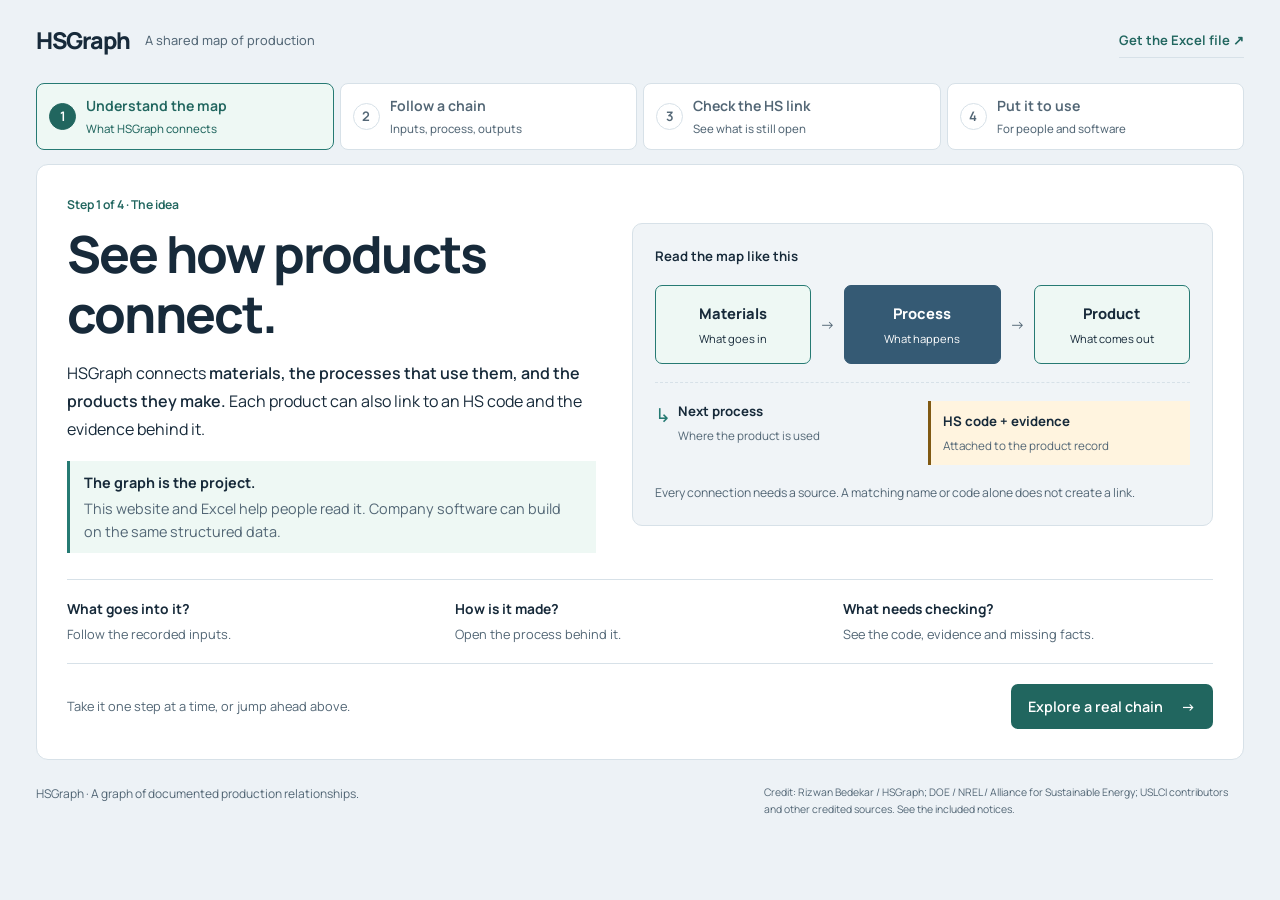
==== commit f24da893: "Guide readers through HSGraph with responsive expandable chains" ====
--- a/START_HERE.html
+++ b/START_HERE.html
@@ -98,36 +98,36 @@
 @media (max-width:820px){.layers{grid-template-columns:1fr 1fr}}
 @media (max-width:900px){.flow{grid-template-columns:1fr}.arrow{transform:rotate(90deg);justify-self:center;padding:0}}
 @media (max-width:720px){.layers{grid-template-columns:1fr}section{padding-block:30px}h1{max-width:none}.scroll{overflow:visible}table{min-width:0;display:block}thead{display:none}tbody,tr,th,td{display:block}tr{border:1px solid var(--line);border-radius:8px;background:var(--surface);padding:10px 14px;margin-bottom:12px}th,td{border:0;padding:3px 0}tbody th{font-size:1.05rem;padding-bottom:0}td.code{white-space:normal}td .chip{white-space:normal}td::before{content:attr(data-label);display:block;font-size:.72rem;letter-spacing:.07em;text-transform:uppercase;color:var(--ink-2);font-weight:650;margin-top:8px}caption{display:block;width:auto;padding:0 0 10px}}
-</style><link rel="stylesheet" href="assets/production-graph.css"></head><body><div class="wrap"><header>
-<div class="brand"><a href="#">HSGraph</a><span>A shared map of production</span></div>
-<h1>See how products connect.</h1>
-<p class="lede">What goes into a product? Which process makes it? Where is it used next? HSGraph connects materials, production processes and products, with HS codes and evidence attached.</p>
-<p class="hero-note">The graph is the project. This page is one way to explore it.</p>
-<p class="concept-path" aria-label="Concept: materials feed a process, which makes a product that can enter another process">Materials <span aria-hidden="true">→</span> Process <span aria-hidden="true">→</span> Product <span aria-hidden="true">→</span> Next process</p>
-<nav class="top" aria-label="Page navigation"><a class="button" href="#graph">Explore the production graph</a><a href="#uses">Who can use it</a><a href="#examples">Check the code matches</a><a href="#downloads">Get the data</a></nav>
-<div class="terms"><p><b>HS code.</b> The Harmonized System is the international numbering used on customs declarations to say what a product is. Four digits name a heading, six a subheading.</p>
-<p><b>USLCI record.</b> The U.S. Life Cycle Inventory Database describes industrial processes and the products flowing into and out of them. A record here is one such flow in one documented process, not every product with that name.</p></div>
-</header><main>
-<section id="graph" class="production-section"><p class="eyebrow">Explore a real production branch</p>
-<h2>Follow the inputs. See the process. Find the output.</h2>
-<p>Start with stretch film. Its source model links resin production and an extrusion service to film production. Select a product to see its proposed HS codes; select a connected process to keep exploring.</p>
+</style><link rel="stylesheet" href="assets/production-graph.css?v=5"></head><body><div class="wrap journey-page">
+<header class="site-header"><a class="brand-mark" href="#overview">HSGraph<span>A shared map of production</span></a><a class="header-download" href="production-graph.xlsx">Get the Excel file <span aria-hidden="true">↗</span></a></header>
+<nav class="journey-nav" aria-label="Your journey through HSGraph">
+<a href="#overview" data-step-link="overview"><span class="step-number">1</span><span>Understand the map<small>What HSGraph connects</small></span></a>
+<a href="#graph" data-step-link="graph"><span class="step-number">2</span><span>Follow a chain<small>Inputs, process, outputs</small></span></a>
+<a href="#classification" data-step-link="classification"><span class="step-number">3</span><span>Check the HS link<small>See what is still open</small></span></a>
+<a href="#use-data" data-step-link="use-data"><span class="step-number">4</span><span>Put it to use<small>For people and software</small></span></a>
+</nav><main id="journey-main">
+<section id="overview" class="journey-step" data-step="overview" aria-labelledby="overview-title">
+<div class="overview-grid"><div id="guide" class="overview-copy"><p class="step-caption">Step 1 of 4 · The idea</p><h1 id="overview-title" tabindex="-1">See how products connect.</h1><p class="lede">HSGraph connects <strong>materials, the processes that use them, and the products they make.</strong> Each product can also link to an HS code and the evidence behind it.</p><div class="purpose-note"><strong>The graph is the project.</strong><p>This website and Excel help people read it. Company software can build on the same structured data.</p></div></div>
+<div class="map-primer" role="group" aria-label="The idea: materials enter a process, which makes a product. Products can feed a next process and have HS links.">
+<p class="primer-title">Read the map like this</p><div class="primer-chain"><div class="primer-node"><span>Materials</span><small>What goes in</small></div><span class="primer-arrow" aria-hidden="true">→</span><div class="primer-node primer-process"><span>Process</span><small>What happens</small></div><span class="primer-arrow" aria-hidden="true">→</span><div class="primer-node"><span>Product</span><small>What comes out</small></div></div>
+<div class="primer-fork"><div class="primer-next"><span aria-hidden="true">↳</span><strong>Next process</strong><small>Where the product is used</small></div><div class="primer-code"><strong>HS code + evidence</strong><small>Attached to the product record</small></div></div><p class="primer-foot">Every connection needs a source. A matching name or code alone does not create a link.</p></div></div>
+<div class="question-strip"><div><strong>What goes into it?</strong><span>Follow the recorded inputs.</span></div><div><strong>How is it made?</strong><span>Open the process behind it.</span></div><div><strong>What needs checking?</strong><span>See the code, evidence and missing facts.</span></div></div>
+<div class="journey-actions"><span>Take it one step at a time, or jump ahead above.</span><a class="button" href="#graph">Explore a real chain <span aria-hidden="true">→</span></a></div></section>
+<section id="graph" class="production-section journey-step" data-step="graph" aria-labelledby="graph-title">
+<div class="step-heading"><div><p class="step-caption">Step 2 of 4 · Explore the connections</p><h2 id="graph-title" tabindex="-1">Follow a real production chain.</h2></div><p>Choose a product to inspect its HS link. Use a “From” or “Next use” button to move along the chain.</p></div>
 <div class="graph-roots" aria-label="Production examples"><button type="button" data-root="uslci-1.2026-06.0:processes:26f39b7c-389c-4903-8f09-6ef5e95876cc">Stretch film</button><button type="button" data-root="uslci-1.2026-06.0:processes:62993671-574c-3fc5-b66a-6be3bb21ad3d">Portland cement</button><button type="button" data-root="uslci-1.2026-06.0:processes:f61ecd3b-fdba-3739-8051-1d4bb0c2d98e">Aluminium casting</button></div>
-<div class="graph-toolbar"><button id="graph-back" type="button" disabled>← Previous process</button><label><input type="checkbox" id="graph-all"> Show every input in this process</label><span id="graph-count" aria-live="polite"></span></div>
+<div class="graph-toolbar"><button id="graph-back" type="button" disabled>← Previous process</button><span id="graph-count" aria-live="polite"></span></div>
 <div id="graph-context"></div>
-<div id="graph-canvas" class="graph-canvas" role="region" aria-label="Interactive production graph" tabindex="0"></div>
-<p class="graph-key"><span class="key-process">■ Process</span> <span class="key-product">■ Product / service</span> <span class="key-waste">■ Waste</span> <span>→ Recorded input or output</span> <span>⇢ Explicit modeled provider</span></p>
-<div id="graph-detail" class="graph-detail" aria-live="polite"><h3>Select a product or process</h3><p>Its source record, classification state and available next steps appear here.</p></div>
-<details class="graph-fallback"><summary>Read the first branch as text</summary><p><strong>Inputs:</strong> Linear low-density polyethylene, LLDPE; virgin resin; at plant, Material extrusion, at plant</p><p><strong>Process:</strong> Stretch film, linear low density polyethylene, LLDPE; at plant</p><p><strong>Outputs:</strong> Stretch film; at plant, Mixed plastics, landfilled</p><p>This text stays available without JavaScript. The full view is also available in <a href="production-graph.json">graph JSON</a>.</p></details>
-<p class="muted">This sample includes 21 processes and 33 links explicitly named in the source. A linked process is a model, not an actual supplier. Source dates can differ between models. Missing and blocked links stay visible. Natural resources and emissions are counted separately and retained in the source records.</p>
-<p><a href="production-graph.json">Download the graph (JSON)</a> · <a href="production-evidence.json">Inspect the source records</a> · <a href="#example">See why a product’s HS match can stay open</a></p>
-<script id="production-data" type="application/json">{"schema":"hsgraph-production-view-1","source_release":"https://doi.org/10.5281/zenodo.22857372","roots":[{"key":"film","label":"Stretch film","id":"uslci-1.2026-06.0:processes:26f39b7c-389c-4903-8f09-6ef5e95876cc"},{"key":"cement","label":"Portland cement","id":"uslci-1.2026-06.0:processes:62993671-574c-3fc5-b66a-6be3bb21ad3d"},{"key":"casting","label":"Aluminium casting","id":"uslci-1.2026-06.0:processes:f61ecd3b-fdba-3739-8051-1d4bb0c2d98e"}],"scope":"Three example roots, one explicit provider step upstream and one consumer step downstream. All retained direct product, service and waste exchanges for included processes. Environmental exchanges counted separately.","meaning":"Recorded inventory relationships; modeled defaults are not actual suppliers. No quantities multiplied, no compatibility inferred, no links created from matching HS codes.","processes":{"uslci-1.2026-06.0:processes:0bb53c29-31b1-3e8c-87ac-a2ef6793f8f2":{"id":"uslci-1.2026-06.0:processes:0bb53c29-31b1-3e8c-87ac-a2ef6793f8f2","name":"Phenol formaldehyde; at plant","description":"Base process data presented with allocations to within process co-products noted.  Refer to allocation worksheet for specifics.  All allocations performed using mass or volume., early 90's cradle-to-gate profile first published by the ATHENA Institute (1993) and adapted for CORRIM use\nImportant note: although most of the data in the US LCI database has \nundergone some sort of review, the database as a whole has not yet \nundergone a formal validation process.\nPlease email comments to [contact withheld].","type":"UNIT_PROCESS","valid_from":"9998-12-31","valid_until":"9998-12-31","technology":"Typical","completeness":"","inputs":["uslci-1.2026-06.0:processes:0bb53c29-31b1-3e8c-87ac-a2ef6793f8f2:exchange:10","uslci-1.2026-06.0:processes:0bb53c29-31b1-3e8c-87ac-a2ef6793f8f2:exchange:12","uslci-1.2026-06.0:processes:0bb53c29-31b1-3e8c-87ac-a2ef6793f8f2:exchange:3","uslci-1.2026-06.0:processes:0bb53c29-31b1-3e8c-87ac-a2ef6793f8f2:exchange:6","uslci-1.2026-06.0:processes:0bb53c29-31b1-3e8c-87ac-a2ef6793f8f2:exchange:7","uslci-1.2026-06.0:processes:0bb53c29-31b1-3e8c-87ac-a2ef6793f8f2:exchange:8"],"outputs":["uslci-1.2026-06.0:processes:0bb53c29-31b1-3e8c-87ac-a2ef6793f8f2:exchange:1"],"environmental_exchanges":3,"source":{"source_artifact":"processes.jsonl","source_line":75,"source_line_sha256":"3b3e466c589d1f813bacfcc83dc4643592d209800254e84e7a2e8bfeaf4d193c"}},"uslci-1.2026-06.0:processes:0d95cc8b-a9a0-3630-a760-1ab4d88257d8":{"id":"uslci-1.2026-06.0:processes:0d95cc8b-a9a0-3630-a760-1ab4d88257d8","name":"Natural soda ash, sodium carbonate; at plant","description":"The monohydrate process is the dominant process to produce soda ash but a weighted average of all natural soda ash production is accounted for. The collected datasets were weighted based on total annual production.  Complete inventory data and metadata are available in full in the final report and appendices, IMA-NA Soda Ash Life Cycle Assessment. This report has been extensively reviewed within Sustainable Solutions Corporation by Tad Radzinski, Jim Mellentine and [contact withheld], as well as IMA-NA soda ash producers. This report has undergone a full critical review by Dennis S. Kostick, Lyle Nehls and Andrew Swanson. Quantities may vary slightly between the reference to main source and this module due to rounding. Important note: although most of the data in the US LCI database has undergone some sort of review, the database as a whole has not yet undergone a formal validation process.  Please email comments to [contact withheld].\n\nIncludes material and energy requirements and environmental emissions for one tonne of soda ash production from trona extracted from dry and solution mining. Soda ash is produced using either of two processes - the monohydrate process or the sesquicarbonate process. The monohydrate process is the dominant process The mined ore is screened and crushed, then the crushed ore is calcined to decompose the sodium sesquicarbonate in the trona ore, releasing carbon dioxide and water and leaving anhydrous sodium carbonate and insoluble impurities.  The calcined trona is dissolved in water where the insoluble material settles out, leaving a sodium carbonate solution which is filtered and sent to multistage evaporative crystallizers.  The settled and filtered insolubles are sent to tailings waste ponds.  The crystallizers produce soda ash as monohydrate crystals which are recovered in centrifuges and then dried to remove the water, producing granular dense soda ash. The sesquicarbonate process dissolves trona in water and that solution is settled to remove insolubles and filtered to a clean solution.  That solution is then sent to multistage crystallizers where sesquicarbonate crystals are formed.  The sesquicarbonate crystals are recovered in centrifuges and sent to a calciner, where water and carbon dioxide are driven off by heat to form medium density granular soda ash. Several of the US soda ash producers make a portion of their soda ash by dissolving trona in water below the surface, bringing the solution to the surface through wells, and then recovering the sodium carbonate on the surface.  One facility recovers trona from a shallow mixed salt deposits by injecting lake water into the formation and recovering via wells as a saturated brine. ","type":"UNIT_PROCESS","valid_from":"2012-12-30","valid_until":"2012-12-30","technology":"There are multiple processes for the prodcution of soda ash: (1) the monohydrate process, (2) the sesquicarbonate process, (3) ELDM process, and (4) solution process. These  technologies are represented in this average mix.","completeness":"","inputs":["uslci-1.2026-06.0:processes:0d95cc8b-a9a0-3630-a760-1ab4d88257d8:exchange:10","uslci-1.2026-06.0:processes:0d95cc8b-a9a0-3630-a760-1ab4d88257d8:exchange:11","uslci-1.2026-06.0:processes:0d95cc8b-a9a0-3630-a760-1ab4d88257d8:exchange:13","uslci-1.2026-06.0:processes:0d95cc8b-a9a0-3630-a760-1ab4d88257d8:exchange:14","uslci-1.2026-06.0:processes:0d95cc8b-a9a0-3630-a760-1ab4d88257d8:exchange:16","uslci-1.2026-06.0:processes:0d95cc8b-a9a0-3630-a760-1ab4d88257d8:exchange:18","uslci-1.2026-06.0:processes:0d95cc8b-a9a0-3630-a760-1ab4d88257d8:exchange:19","uslci-1.2026-06.0:processes:0d95cc8b-a9a0-3630-a760-1ab4d88257d8:exchange:2","uslci-1.2026-06.0:processes:0d95cc8b-a9a0-3630-a760-1ab4d88257d8:exchange:20","uslci-1.2026-06.0:processes:0d95cc8b-a9a0-3630-a760-1ab4d88257d8:exchange:24","uslci-1.2026-06.0:processes:0d95cc8b-a9a0-3630-a760-1ab4d88257d8:exchange:25","uslci-1.2026-06.0:processes:0d95cc8b-a9a0-3630-a760-1ab4d88257d8:exchange:27","uslci-1.2026-06.0:processes:0d95cc8b-a9a0-3630-a760-1ab4d88257d8:exchange:29","uslci-1.2026-06.0:processes:0d95cc8b-a9a0-3630-a760-1ab4d88257d8:exchange:3","uslci-1.2026-06.0:processes:0d95cc8b-a9a0-3630-a760-1ab4d88257d8:exchange:35","uslci-1.2026-06.0:processes:0d95cc8b-a9a0-3630-a760-1ab4d88257d8:exchange:36","uslci-1.2026-06.0:processes:0d95cc8b-a9a0-3630-a760-1ab4d88257d8:exchange:37","uslci-1.2026-06.0:processes:0d95cc8b-a9a0-3630-a760-1ab4d88257d8:exchange:4","uslci-1.2026-06.0:processes:0d95cc8b-a9a0-3630-a760-1ab4d88257d8:exchange:43","uslci-1.2026-06.0:processes:0d95cc8b-a9a0-3630-a760-1ab4d88257d8:exchange:47","uslci-1.2026-06.0:processes:0d95cc8b-a9a0-3630-a760-1ab4d88257d8:exchange:48","uslci-1.2026-06.0:processes:0d95cc8b-a9a0-3630-a760-1ab4d88257d8:exchange:49","uslci-1.2026-06.0:processes:0d95cc8b-a9a0-3630-a760-1ab4d88257d8:exchange:50","uslci-1.2026-06.0:processes:0d95cc8b-a9a0-3630-a760-1ab4d88257d8:exchange:52","uslci-1.2026-06.0:processes:0d95cc8b-a9a0-3630-a760-1ab4d88257d8:exchange:55","uslci-1.2026-06.0:processes:0d95cc8b-a9a0-3630-a760-1ab4d88257d8:exchange:58","uslci-1.2026-06.0:processes:0d95cc8b-a9a0-3630-a760-1ab4d88257d8:exchange:6","uslci-1.2026-06.0:processes:0d95cc8b-a9a0-3630-a760-1ab4d88257d8:exchange:60","uslci-1.2026-06.0:processes:0d95cc8b-a9a0-3630-a760-1ab4d88257d8:exchange:61","uslci-1.2026-06.0:processes:0d95cc8b-a9a0-3630-a760-1ab4d88257d8:exchange:62","uslci-1.2026-06.0:processes:0d95cc8b-a9a0-3630-a760-1ab4d88257d8:exchange:63","uslci-1.2026-06.0:processes:0d95cc8b-a9a0-3630-a760-1ab4d88257d8:exchange:65","uslci-1.2026-06.0:processes:0d95cc8b-a9a0-3630-a760-1ab4d88257d8:exchange:66","uslci-1.2026-06.0:processes:0d95cc8b-a9a0-3630-a760-1ab4d88257d8:exchange:67","uslci-1.2026-06.0:processes:0d95cc8b-a9a0-3630-a760-1ab4d88257d8:exchange:68","uslci-1.2026-06.0:processes:0d95cc8b-a9a0-3630-a760-1ab4d88257d8:exchange:70","uslci-1.2026-06.0:processes:0d95cc8b-a9a0-3630-a760-1ab4d88257d8:exchange:76","uslci-1.2026-06.0:processes:0d95cc8b-a9a0-3630-a760-1ab4d88257d8:exchange:79","uslci-1.2026-06.0:processes:0d95cc8b-a9a0-3630-a760-1ab4d88257d8:exchange:8","uslci-1.2026-06.0:processes:0d95cc8b-a9a0-3630-a760-1ab4d88257d8:exchange:80","uslci-1.2026-06.0:processes:0d95cc8b-a9a0-3630-a760-1ab4d88257d8:exchange:81","uslci-1.2026-06.0:processes:0d95cc8b-a9a0-3630-a760-1ab4d88257d8:exchange:84","uslci-1.2026-06.0:processes:0d95cc8b-a9a0-3630-a760-1ab4d88257d8:exchange:9"],"outputs":["uslci-1.2026-06.0:processes:0d95cc8b-a9a0-3630-a760-1ab4d88257d8:exchange:1","uslci-1.2026-06.0:processes:0d95cc8b-a9a0-3630-a760-1ab4d88257d8:exchange:23","uslci-1.2026-06.0:processes:0d95cc8b-a9a0-3630-a760-1ab4d88257d8:exchange:31","uslci-1.2026-06.0:processes:0d95cc8b-a9a0-3630-a760-1ab4d88257d8:exchange:39","uslci-1.2026-06.0:processes:0d95cc8b-a9a0-3630-a760-1ab4d88257d8:exchange:85","uslci-1.2026-06.0:processes:0d95cc8b-a9a0-3630-a760-1ab4d88257d8:exchange:86","uslci-1.2026-06.0:processes:0d95cc8b-a9a0-3630-a760-1ab4d88257d8:exchange:87","uslci-1.2026-06.0:processes:0d95cc8b-a9a0-3630-a760-1ab4d88257d8:exchange:88"],"environmental_exchanges":28,"source":{"source_artifact":"processes.jsonl","source_line":85,"source_line_sha256":"1e1444b21826297ff9be59ac51c0586f9a60f16e2db5f9044890d0c92ab0a3c2"}},"uslci-1.2026-06.0:processes:1b3e0fa2-3e38-3474-a5d6-6dd3e3452395":{"id":"uslci-1.2026-06.0:processes:1b3e0fa2-3e38-3474-a5d6-6dd3e3452395","name":"Concrete pipe production; at plant","description":"This unit process reflects production of concrete and formation into pipe (includes energy for steam drying). \r\n\r\n\n\nThe process is normalized to the functional unit of  1000 lb concrete pipe production.\r\n","type":"UNIT_PROCESS","valid_from":"1999-01-01","valid_until":"2006-01-01","technology":"Steam drying\r\n","completeness":"Infrastructure is excluded. Some relevant flows not captured. The mass balance for this process was not calculated.\r\n","inputs":["uslci-1.2026-06.0:processes:1b3e0fa2-3e38-3474-a5d6-6dd3e3452395:exchange:11","uslci-1.2026-06.0:processes:1b3e0fa2-3e38-3474-a5d6-6dd3e3452395:exchange:12","uslci-1.2026-06.0:processes:1b3e0fa2-3e38-3474-a5d6-6dd3e3452395:exchange:13","uslci-1.2026-06.0:processes:1b3e0fa2-3e38-3474-a5d6-6dd3e3452395:exchange:15","uslci-1.2026-06.0:processes:1b3e0fa2-3e38-3474-a5d6-6dd3e3452395:exchange:16","uslci-1.2026-06.0:processes:1b3e0fa2-3e38-3474-a5d6-6dd3e3452395:exchange:2","uslci-1.2026-06.0:processes:1b3e0fa2-3e38-3474-a5d6-6dd3e3452395:exchange:5","uslci-1.2026-06.0:processes:1b3e0fa2-3e38-3474-a5d6-6dd3e3452395:exchange:6","uslci-1.2026-06.0:processes:1b3e0fa2-3e38-3474-a5d6-6dd3e3452395:exchange:7","uslci-1.2026-06.0:processes:1b3e0fa2-3e38-3474-a5d6-6dd3e3452395:exchange:8","uslci-1.2026-06.0:processes:1b3e0fa2-3e38-3474-a5d6-6dd3e3452395:exchange:9"],"outputs":["uslci-1.2026-06.0:processes:1b3e0fa2-3e38-3474-a5d6-6dd3e3452395:exchange:1","uslci-1.2026-06.0:processes:1b3e0fa2-3e38-3474-a5d6-6dd3e3452395:exchange:14"],"environmental_exchanges":1,"source":{"source_artifact":"processes.jsonl","source_line":158,"source_line_sha256":"1dbf16db559ad0ecd51c47a55f37b5572cc14a1e4dc9d37d78fe483b9cd07d72"}},"uslci-1.2026-06.0:processes:1b6afe73-a064-33a3-87b0-265ae10851e9":{"id":"uslci-1.2026-06.0:processes:1b6afe73-a064-33a3-87b0-265ae10851e9","name":"Sulfuric acid; at plant","description":"During sulfuric acid production, the burning of sulfur produces heat, which in turn is used to generate steam. This steam is usually used in adjacent processing plants and supplies energy to the sulfuric acid plant. The exported steam is given a credit and shown as recovered energy.  Complete inventory data and metadata are available in full in the final report and appendices, Cradle-to-Gate Life Cycle Inventory of Nine Plastic Resins and Four Polyurethane Precursors. This report has been extensively reviewed within Franklin Associates and has undergone partial critical review by ACC Plastics Division members and is available at: www.americanchemistry.com. Quantities may vary slightly between the reference to main source and and this module due to rounding.  Important note: although most of the data in the US LCI database has undergone some sort of review, the database as a whole has not yet undergone a formal validation process.  Please email comments to [contact withheld].","type":"UNIT_PROCESS","valid_from":"1991-12-31","valid_until":"2007-12-31","technology":"Contact process via stepwise oxidation of sulfur followed by reaction with a sulfuric acid solution","completeness":"","inputs":["uslci-1.2026-06.0:processes:1b6afe73-a064-33a3-87b0-265ae10851e9:exchange:11","uslci-1.2026-06.0:processes:1b6afe73-a064-33a3-87b0-265ae10851e9:exchange:13","uslci-1.2026-06.0:processes:1b6afe73-a064-33a3-87b0-265ae10851e9:exchange:15","uslci-1.2026-06.0:processes:1b6afe73-a064-33a3-87b0-265ae10851e9:exchange:16","uslci-1.2026-06.0:processes:1b6afe73-a064-33a3-87b0-265ae10851e9:exchange:17","uslci-1.2026-06.0:processes:1b6afe73-a064-33a3-87b0-265ae10851e9:exchange:19","uslci-1.2026-06.0:processes:1b6afe73-a064-33a3-87b0-265ae10851e9:exchange:2","uslci-1.2026-06.0:processes:1b6afe73-a064-33a3-87b0-265ae10851e9:exchange:5"],"outputs":["uslci-1.2026-06.0:processes:1b6afe73-a064-33a3-87b0-265ae10851e9:exchange:1","uslci-1.2026-06.0:processes:1b6afe73-a064-33a3-87b0-265ae10851e9:exchange:18"],"environmental_exchanges":6,"source":{"source_artifact":"processes.jsonl","source_line":161,"source_line_sha256":"2a8275cf574c89f52deda7918a363796cc56c5a5e20e40180e422f28400edf28"}},"uslci-1.2026-06.0:processes:1dbafde2-2bc3-405c-9726-4d92fe7d29f9":{"id":"uslci-1.2026-06.0:processes:1dbafde2-2bc3-405c-9726-4d92fe7d29f9","name":"Linear low-density polyethylene, LLDPE; virgin resin; at plant","description":"Includes material and energy requirements and environmental emissions for one kilogram of Linear Low-density polyethylene (LLDPE) virgin resin production at the plant only (gate to gate). The LLDPE resin is commonly polymerized in low pressure reactors.  LLDPE is most commonly manufactued by either a solution process or a gas phase process but may also be produced using the slurry loop process. All three types of reactors were used by data providers.  A Phillips, Ziegler-Natta and/or metallocene catalyst are required during these technologies; however these have not been included after reviewing a sensitivity analysis, in which the results were all less than 1 percent changed. ","type":"UNIT_PROCESS","valid_from":"2014-12-30","valid_until":"2016-12-29","technology":"All data providers used the low pressure technology and either the gas-phase, solution, or slurry loop reactors.","completeness":"Data evaluation procedures and criteria were applied consistently to all primary data provided by the participating producers for all data collected. All primary data obtained specifically for this study were considered the most representative available for the systems studied. Data sets were reviewed for completeness and material balances, and follow-up was conducted as needed to resolve any questions about the input and output flows, process technology, etc. The aggregated averaged datasets were also reviewed by the providing companies as compared to the provided dataset. Companies were requested to review whether their data were complete and to comment about their or the average dataset. ","inputs":["uslci-1.2026-06.0:processes:1dbafde2-2bc3-405c-9726-4d92fe7d29f9:exchange:110","uslci-1.2026-06.0:processes:1dbafde2-2bc3-405c-9726-4d92fe7d29f9:exchange:114","uslci-1.2026-06.0:processes:1dbafde2-2bc3-405c-9726-4d92fe7d29f9:exchange:148","uslci-1.2026-06.0:processes:1dbafde2-2bc3-405c-9726-4d92fe7d29f9:exchange:149","uslci-1.2026-06.0:processes:1dbafde2-2bc3-405c-9726-4d92fe7d29f9:exchange:50","uslci-1.2026-06.0:processes:1dbafde2-2bc3-405c-9726-4d92fe7d29f9:exchange:51","uslci-1.2026-06.0:processes:1dbafde2-2bc3-405c-9726-4d92fe7d29f9:exchange:70","uslci-1.2026-06.0:processes:1dbafde2-2bc3-405c-9726-4d92fe7d29f9:exchange:72","uslci-1.2026-06.0:processes:1dbafde2-2bc3-405c-9726-4d92fe7d29f9:exchange:73"],"outputs":["uslci-1.2026-06.0:processes:1dbafde2-2bc3-405c-9726-4d92fe7d29f9:exchange:100","uslci-1.2026-06.0:processes:1dbafde2-2bc3-405c-9726-4d92fe7d29f9:exchange:101","uslci-1.2026-06.0:processes:1dbafde2-2bc3-405c-9726-4d92fe7d29f9:exchange:102","uslci-1.2026-06.0:processes:1dbafde2-2bc3-405c-9726-4d92fe7d29f9:exchange:108","uslci-1.2026-06.0:processes:1dbafde2-2bc3-405c-9726-4d92fe7d29f9:exchange:145","uslci-1.2026-06.0:processes:1dbafde2-2bc3-405c-9726-4d92fe7d29f9:exchange:147","uslci-1.2026-06.0:processes:1dbafde2-2bc3-405c-9726-4d92fe7d29f9:exchange:59","uslci-1.2026-06.0:processes:1dbafde2-2bc3-405c-9726-4d92fe7d29f9:exchange:60","uslci-1.2026-06.0:processes:1dbafde2-2bc3-405c-9726-4d92fe7d29f9:exchange:61"],"environmental_exchanges":62,"source":{"source_artifact":"processes.jsonl","source_line":174,"source_line_sha256":"eb0ceb49c292dfaa8d5e58a37cec1da8accfc9f488d1f663b9aee1556928f8d4"}},"uslci-1.2026-06.0:processes:26465530-69ff-3c68-834f-c67ccb6ee1b2":{"id":"uslci-1.2026-06.0:processes:26465530-69ff-3c68-834f-c67ccb6ee1b2","name":"Bituminous coal; combusted in industrial boiler","description":"In cases where industrial boiler data were not available, utility boiler data were adjusted accordingly., 100% inputs from technosphere and elementary flows allocated to the combustion of coal, and 0% to the production of ash and flue gas desulfurization sludge\nImportant note: although most of the data in the US LCI database has \nundergone some sort of review, the database as a whole has not yet \nundergone a formal validation process.\nPlease email comments to [contact withheld].","type":"UNIT_PROCESS","valid_from":"1996-12-31","valid_until":"2002-12-31","technology":"Surface mining is used to extract 58 percent of the U.S. supply of coal, while underground mining extracts 42 percent","completeness":"","inputs":["uslci-1.2026-06.0:processes:26465530-69ff-3c68-834f-c67ccb6ee1b2:exchange:36","uslci-1.2026-06.0:processes:26465530-69ff-3c68-834f-c67ccb6ee1b2:exchange:57","uslci-1.2026-06.0:processes:26465530-69ff-3c68-834f-c67ccb6ee1b2:exchange:75","uslci-1.2026-06.0:processes:26465530-69ff-3c68-834f-c67ccb6ee1b2:exchange:81","uslci-1.2026-06.0:processes:26465530-69ff-3c68-834f-c67ccb6ee1b2:exchange:85"],"outputs":["uslci-1.2026-06.0:processes:26465530-69ff-3c68-834f-c67ccb6ee1b2:exchange:1","uslci-1.2026-06.0:processes:26465530-69ff-3c68-834f-c67ccb6ee1b2:exchange:91","uslci-1.2026-06.0:processes:26465530-69ff-3c68-834f-c67ccb6ee1b2:exchange:92"],"environmental_exchanges":82,"source":{"source_artifact":"processes.jsonl","source_line":218,"source_line_sha256":"2fcf039eff74c90249138d985ede45c01aa6172037396771eebd594459bdf1b5"}},"uslci-1.2026-06.0:processes:26f39b7c-389c-4903-8f09-6ef5e95876cc":{"id":"uslci-1.2026-06.0:processes:26f39b7c-389c-4903-8f09-6ef5e95876cc","name":"Stretch film, linear low density polyethylene, LLDPE; at plant","description":"This process represents the production of linear low density polyethylene (LLDPE) stretch film. The system boundary includes the material and process inputs as well as the waste output which is assumed to be combusted. A 2% loss was assumed.","type":"UNIT_PROCESS","valid_from":"1990-01-01","valid_until":"2025-12-31","technology":"Average LLDPE extrusion technology and loss values are used.","completeness":"Treatment of Missing Environmental Data: This process only includes the electricity required to extrude LLDPE into stretch film (the default is 1 kg of material).  \r\n\r\nTreatment of Missing Technosphere Data: This process only includes the electricity required to extrude LLDPE into stretch film (the default is 1 kg of material). \r\n\r\nMass Balance: A mass balance is not needed for this process. ","inputs":["uslci-1.2026-06.0:processes:26f39b7c-389c-4903-8f09-6ef5e95876cc:exchange:2","uslci-1.2026-06.0:processes:26f39b7c-389c-4903-8f09-6ef5e95876cc:exchange:3"],"outputs":["uslci-1.2026-06.0:processes:26f39b7c-389c-4903-8f09-6ef5e95876cc:exchange:1","uslci-1.2026-06.0:processes:26f39b7c-389c-4903-8f09-6ef5e95876cc:exchange:6"],"environmental_exchanges":0,"source":{"source_artifact":"processes.jsonl","source_line":220,"source_line_sha256":"3bc23d7e0b1f3ea4600e83eb5457fa37dd84678fb874a20ed99cb18644b830ed"}},"uslci-1.2026-06.0:processes:4eec7a31-b920-3f91-b7c3-924f2aa92ecc":{"id":"uslci-1.2026-06.0:processes:4eec7a31-b920-3f91-b7c3-924f2aa92ecc","name":"Liquefied petroleum gas; combusted in industrial boiler","description":"\nImportant note: although most of the data in the US LCI database has \nundergone some sort of review, the database as a whole has not yet \nundergone a formal validation process.\nPlease email comments to [contact withheld].","type":"UNIT_PROCESS","valid_from":"2000-12-31","valid_until":"2000-12-31","technology":"LPG combustion in average industrial boiler.","completeness":"","inputs":["uslci-1.2026-06.0:processes:4eec7a31-b920-3f91-b7c3-924f2aa92ecc:exchange:10","uslci-1.2026-06.0:processes:4eec7a31-b920-3f91-b7c3-924f2aa92ecc:exchange:3","uslci-1.2026-06.0:processes:4eec7a31-b920-3f91-b7c3-924f2aa92ecc:exchange:5","uslci-1.2026-06.0:processes:4eec7a31-b920-3f91-b7c3-924f2aa92ecc:exchange:7","uslci-1.2026-06.0:processes:4eec7a31-b920-3f91-b7c3-924f2aa92ecc:exchange:9"],"outputs":["uslci-1.2026-06.0:processes:4eec7a31-b920-3f91-b7c3-924f2aa92ecc:exchange:1"],"environmental_exchanges":7,"source":{"source_artifact":"processes.jsonl","source_line":454,"source_line_sha256":"c8a4c989cee6af857c3d2b91d3702f85612c527ade79b95067962cfc1791b175"}},"uslci-1.2026-06.0:processes:50e0d53c-26fe-4574-8b64-6f4f4d019e94":{"id":"uslci-1.2026-06.0:processes:50e0d53c-26fe-4574-8b64-6f4f4d019e94","name":"Refractory material Bridge; USLCI to USEEIO","description":"Bridge process to transparently convert from physical units, in USLCI, to values in 2012 producer price for connecting to background data in the USEEIO repository. \r\n\r\nImport USEEIOv2 to connect provider. ","type":"UNIT_PROCESS","valid_from":null,"valid_until":null,"technology":"","completeness":"","inputs":["uslci-1.2026-06.0:processes:50e0d53c-26fe-4574-8b64-6f4f4d019e94:exchange:2"],"outputs":["uslci-1.2026-06.0:processes:50e0d53c-26fe-4574-8b64-6f4f4d019e94:exchange:4"],"environmental_exchanges":0,"source":{"source_artifact":"processes.jsonl","source_line":458,"source_line_sha256":"ba86fc527d27a767efb3f05c4933562279fa464589b7d28467b4f5470b00fbc5"}},"uslci-1.2026-06.0:processes:53804132-4bd6-3b18-bfbd-14ac762431ef":{"id":"uslci-1.2026-06.0:processes:53804132-4bd6-3b18-bfbd-14ac762431ef","name":"Diesel; combusted in industrial boiler","description":"\nImportant note: although most of the data in the US LCI database has \nundergone some sort of review, the database as a whole has not yet \nundergone a formal validation process.\nPlease email comments to [contact withheld].","type":"UNIT_PROCESS","valid_from":"1997-12-31","valid_until":"2000-12-31","technology":"Diesel combustion in average industrial boiler.","completeness":"","inputs":["uslci-1.2026-06.0:processes:53804132-4bd6-3b18-bfbd-14ac762431ef:exchange:11","uslci-1.2026-06.0:processes:53804132-4bd6-3b18-bfbd-14ac762431ef:exchange:13","uslci-1.2026-06.0:processes:53804132-4bd6-3b18-bfbd-14ac762431ef:exchange:22","uslci-1.2026-06.0:processes:53804132-4bd6-3b18-bfbd-14ac762431ef:exchange:30","uslci-1.2026-06.0:processes:53804132-4bd6-3b18-bfbd-14ac762431ef:exchange:35"],"outputs":["uslci-1.2026-06.0:processes:53804132-4bd6-3b18-bfbd-14ac762431ef:exchange:1"],"environmental_exchanges":30,"source":{"source_artifact":"processes.jsonl","source_line":467,"source_line_sha256":"81d3790d3973a027982b3c065fed2c1ca06545c73d64cbd8b8cfdc621a60907a"}},"uslci-1.2026-06.0:processes:62993671-574c-3fc5-b66a-6be3bb21ad3d":{"id":"uslci-1.2026-06.0:processes:62993671-574c-3fc5-b66a-6be3bb21ad3d","name":"Portland cement; at plant","description":"Portland cement is a hydraulic cement composed primarily of hydraulic calcium silicates. Hydraulic cements harden by reacting chemically with water. During this reaction, cement combines with water to form a stonelike mass, called paste. When the paste (cement and water) is added to aggregates (sand and gravel, crushed stone, or other granular materials) it binds the aggregates together to form concrete, the most widely used construction material. Although the words “cement” and “concrete” are used interchangeably in everyday usage, cement is one of the constituents of concrete. Cement is a very fine powder and concrete is a stonelike material. Cement constitutes 8 to 15 percent of concrete’s total mass by weight. Using cement LCI data incorrectly as concrete LCI data is a serious error., 2002 for fuels and electricity consumption; 2000 for raw material consumption and transportation modes and distances; and 1993 to 2004 for emissions.\r\nImportant note: although most of the data in the US LCI database has undergone some sort of review, the database as a whole has not yet undergone a formal validation process.\r\nPlease email comments to [contact withheld].","type":"UNIT_PROCESS","valid_from":"1992-12-31","valid_until":"2003-12-31","technology":"Approximately 2002 technology.","completeness":"","inputs":["uslci-1.2026-06.0:processes:62993671-574c-3fc5-b66a-6be3bb21ad3d:exchange:11","uslci-1.2026-06.0:processes:62993671-574c-3fc5-b66a-6be3bb21ad3d:exchange:18","uslci-1.2026-06.0:processes:62993671-574c-3fc5-b66a-6be3bb21ad3d:exchange:19","uslci-1.2026-06.0:processes:62993671-574c-3fc5-b66a-6be3bb21ad3d:exchange:21","uslci-1.2026-06.0:processes:62993671-574c-3fc5-b66a-6be3bb21ad3d:exchange:27","uslci-1.2026-06.0:processes:62993671-574c-3fc5-b66a-6be3bb21ad3d:exchange:28","uslci-1.2026-06.0:processes:62993671-574c-3fc5-b66a-6be3bb21ad3d:exchange:3","uslci-1.2026-06.0:processes:62993671-574c-3fc5-b66a-6be3bb21ad3d:exchange:36","uslci-1.2026-06.0:processes:62993671-574c-3fc5-b66a-6be3bb21ad3d:exchange:40","uslci-1.2026-06.0:processes:62993671-574c-3fc5-b66a-6be3bb21ad3d:exchange:43","uslci-1.2026-06.0:processes:62993671-574c-3fc5-b66a-6be3bb21ad3d:exchange:44","uslci-1.2026-06.0:processes:62993671-574c-3fc5-b66a-6be3bb21ad3d:exchange:45","uslci-1.2026-06.0:processes:62993671-574c-3fc5-b66a-6be3bb21ad3d:exchange:46","uslci-1.2026-06.0:processes:62993671-574c-3fc5-b66a-6be3bb21ad3d:exchange:47","uslci-1.2026-06.0:processes:62993671-574c-3fc5-b66a-6be3bb21ad3d:exchange:48","uslci-1.2026-06.0:processes:62993671-574c-3fc5-b66a-6be3bb21ad3d:exchange:5","uslci-1.2026-06.0:processes:62993671-574c-3fc5-b66a-6be3bb21ad3d:exchange:52","uslci-1.2026-06.0:processes:62993671-574c-3fc5-b66a-6be3bb21ad3d:exchange:61","uslci-1.2026-06.0:processes:62993671-574c-3fc5-b66a-6be3bb21ad3d:exchange:65","uslci-1.2026-06.0:processes:62993671-574c-3fc5-b66a-6be3bb21ad3d:exchange:67"],"outputs":["uslci-1.2026-06.0:processes:62993671-574c-3fc5-b66a-6be3bb21ad3d:exchange:66","uslci-1.2026-06.0:processes:62993671-574c-3fc5-b66a-6be3bb21ad3d:exchange:68","uslci-1.2026-06.0:processes:62993671-574c-3fc5-b66a-6be3bb21ad3d:exchange:69","uslci-1.2026-06.0:processes:62993671-574c-3fc5-b66a-6be3bb21ad3d:exchange:70","uslci-1.2026-06.0:processes:62993671-574c-3fc5-b66a-6be3bb21ad3d:exchange:71","uslci-1.2026-06.0:processes:62993671-574c-3fc5-b66a-6be3bb21ad3d:exchange:72","uslci-1.2026-06.0:processes:62993671-574c-3fc5-b66a-6be3bb21ad3d:exchange:73"],"environmental_exchanges":36,"source":{"source_artifact":"processes.jsonl","source_line":548,"source_line_sha256":"c24b42568c9054c523aab3ab147713d7c7deb4261d483fcf4480b527fb21c980"}},"uslci-1.2026-06.0:processes:9689bb71-3842-37b2-abc5-15a186ec58b9":{"id":"uslci-1.2026-06.0:processes:9689bb71-3842-37b2-abc5-15a186ec58b9","name":"Plastic sheeting; at manufacturer","description":"This unit process represents the material requirements to produce one kg of plastic sheeting in the US via process of extrusion.","type":"UNIT_PROCESS","valid_from":"2003-12-31","valid_until":"2007-12-31","technology":"Production of one kg of plastic sheeting in the US via process of extrusion.\r\n","completeness":"Includes upstream US-EI 2.2 unit processes for the production of building materials, in addition to excavation and material transportation.  Inputs from other construction activities are not included.\r\n","inputs":["uslci-1.2026-06.0:processes:9689bb71-3842-37b2-abc5-15a186ec58b9:exchange:2","uslci-1.2026-06.0:processes:9689bb71-3842-37b2-abc5-15a186ec58b9:exchange:3"],"outputs":["uslci-1.2026-06.0:processes:9689bb71-3842-37b2-abc5-15a186ec58b9:exchange:1"],"environmental_exchanges":0,"source":{"source_artifact":"processes.jsonl","source_line":828,"source_line_sha256":"c3447f64c1f2b2e332a2bf24bc9491d0cca1fedc3f56be5f801f66ad3f51c8ff"}},"uslci-1.2026-06.0:processes:98d423fc-789a-42d0-b961-18a96bc6491c":{"id":"uslci-1.2026-06.0:processes:98d423fc-789a-42d0-b961-18a96bc6491c","name":"Lubricant feedstock; at refinery","description":"Bridge process created as proxy for lubricant and to allow for petroleum supply chain updates and separately track energy of material use (EMR) vs. energy use in consuming supply chains; created by USLCI Data Curator 2020_Q4\r\n","type":"UNIT_PROCESS","valid_from":null,"valid_until":null,"technology":"","completeness":"","inputs":["uslci-1.2026-06.0:processes:98d423fc-789a-42d0-b961-18a96bc6491c:exchange:6"],"outputs":["uslci-1.2026-06.0:processes:98d423fc-789a-42d0-b961-18a96bc6491c:exchange:7"],"environmental_exchanges":0,"source":{"source_artifact":"processes.jsonl","source_line":844,"source_line_sha256":"a8ddc08349d1e93df89151e5a32880319c45b4519bc3bd9d70bb0581ec7cc663"}},"uslci-1.2026-06.0:processes:99c32bb7-a42a-3565-afc0-e56e50bef309":{"id":"uslci-1.2026-06.0:processes:99c32bb7-a42a-3565-afc0-e56e50bef309","name":"Cement mortar for ductile iron pipe","description":"This unit process reflects cement mortar manufacturing. The inventory for this process only includes material inputs necessary for mortar production. The process excludes energy use associated with onsite mixing of mortar.\r\n\r\nThe process is normalized to the functional unit of  1 kg mortar production. \r\n","type":"UNIT_PROCESS","valid_from":"2009-01-01","valid_until":"2009-01-01","technology":"cement mortar","completeness":"Excludes energy associated with mixing the mortar. \r\n","inputs":["uslci-1.2026-06.0:processes:99c32bb7-a42a-3565-afc0-e56e50bef309:exchange:3","uslci-1.2026-06.0:processes:99c32bb7-a42a-3565-afc0-e56e50bef309:exchange:5"],"outputs":["uslci-1.2026-06.0:processes:99c32bb7-a42a-3565-afc0-e56e50bef309:exchange:1"],"environmental_exchanges":1,"source":{"source_artifact":"processes.jsonl","source_line":849,"source_line_sha256":"693167212453797fbb95e0fc85105e7e5de3c570110e4fb875515fe71a50aeb0"}},"uslci-1.2026-06.0:processes:9d9b6815-9349-30af-869b-57362428c42e":{"id":"uslci-1.2026-06.0:processes:9d9b6815-9349-30af-869b-57362428c42e","name":"Residual fuel oil; combusted in industrial boiler","description":"\nImportant note: although most of the data in the US LCI database has \nundergone some sort of review, the database as a whole has not yet \nundergone a formal validation process.\nPlease email comments to [contact withheld].","type":"UNIT_PROCESS","valid_from":"1997-12-31","valid_until":"2000-12-31","technology":"Residual oil combustion in average industrial boiler","completeness":"","inputs":["uslci-1.2026-06.0:processes:9d9b6815-9349-30af-869b-57362428c42e:exchange:15","uslci-1.2026-06.0:processes:9d9b6815-9349-30af-869b-57362428c42e:exchange:17","uslci-1.2026-06.0:processes:9d9b6815-9349-30af-869b-57362428c42e:exchange:18","uslci-1.2026-06.0:processes:9d9b6815-9349-30af-869b-57362428c42e:exchange:36"],"outputs":["uslci-1.2026-06.0:processes:9d9b6815-9349-30af-869b-57362428c42e:exchange:1","uslci-1.2026-06.0:processes:9d9b6815-9349-30af-869b-57362428c42e:exchange:39"],"environmental_exchanges":32,"source":{"source_artifact":"processes.jsonl","source_line":870,"source_line_sha256":"1ea412bf14ff495c839499df8635b41a22b22120daaf8d454601cb48be664d50"}},"uslci-1.2026-06.0:processes:a3e150d0-770e-4e2a-9b19-f7daa8cda38b":{"id":"uslci-1.2026-06.0:processes:a3e150d0-770e-4e2a-9b19-f7daa8cda38b","name":"Chlorine; chlor-alkali electrolysis; at plant","description":"This unit process represents the production of 1 kg of electrolysis outputs which includes chlorine, sodium hydrozide, and hydrogen. This dataset was developed for chlorine use in PVC manufacturing. This process represents all chlorine produced by the suspension grade PVC resin manufacturers in the United States. Both membrane and diaphragm cell technologies are used, with membrane cells being the more common technology. The studied system includes all processes involved in the chloralkali electrolysis production process, including incoming transport. Mass allocation is used to allocated inputs and outputs among the three products: chlorine, sodium hydroxide, and hydrogen.","type":"UNIT_PROCESS","valid_from":"2022-01-01","valid_until":"2022-12-31","technology":"This process represents the chloralkali process used to produce chlorine for the use in suspension grade PVC resin. Both membrane and diaphragm cell technologies are used, with membrane cells being the more common technology. Co-products include hydrogen and sodium hydroxide. Mass allocation was used to determine the impacts of each co-product.\r\n\r\nIn the chlor-alkali process, a brine solution (aqueous sodium chloride) undergoes electrolysis to produce chlorine gas, hydrogen gas, and sodium hydroxide. Commercially, two main types of electrolytic cells are used for the chlor-alkali process: diaphragm cells and membrane cells. Membrane cells were developed more recently and are the most commonly used process today. While the treatment of the chlorine and hydrogen gases from processes using both cells are similar, with membrane cells, the sodium hydroxide can be more easily concentrated with less energy.\r\n\r\nSeveral chlor-alkali facilities utilize cogeneration as a method of producing steam and electricity. Cogeneration is the simultaneous generation of electricity and steam. Within the chlor-alkali plants, electricity, natural gas, hydrogen, water, and sulfuric acid are inputs for the cogeneration process. Based on plant data collected on the cogeneration process at two chlor-alkali plants, the output energy is 49% steam and 51% electricity. This process was assumed to be the same across chlor-alkali plants.","completeness":"The following cut-off criteria was used throughout the study. Processes whose total contribution to the final result, with respect to their mass and in relation to all considered impact categories, is less than 1% can be neglected. The sum of the neglected processes may not exceed 5% by mass and by 5% of the considered impact categories. Construction of capital equipment, maintenance of operation and support equipment, and human labor and employee commute are all excluded from this life cycle assessment. This assessment is cradle-to-gate and excludes any processes downstream of the manufacturer.\r\nNo other known processes within the system boundary were excluded. All data was provided by the manufacturers and reviewed by the manufacturers again after the results had been calculated to ensure completeness. The mass balance for this process was calculated.","inputs":["uslci-1.2026-06.0:processes:a3e150d0-770e-4e2a-9b19-f7daa8cda38b:exchange:32","uslci-1.2026-06.0:processes:a3e150d0-770e-4e2a-9b19-f7daa8cda38b:exchange:33","uslci-1.2026-06.0:processes:a3e150d0-770e-4e2a-9b19-f7daa8cda38b:exchange:34","uslci-1.2026-06.0:processes:a3e150d0-770e-4e2a-9b19-f7daa8cda38b:exchange:35","uslci-1.2026-06.0:processes:a3e150d0-770e-4e2a-9b19-f7daa8cda38b:exchange:37","uslci-1.2026-06.0:processes:a3e150d0-770e-4e2a-9b19-f7daa8cda38b:exchange:38","uslci-1.2026-06.0:processes:a3e150d0-770e-4e2a-9b19-f7daa8cda38b:exchange:39","uslci-1.2026-06.0:processes:a3e150d0-770e-4e2a-9b19-f7daa8cda38b:exchange:40","uslci-1.2026-06.0:processes:a3e150d0-770e-4e2a-9b19-f7daa8cda38b:exchange:41","uslci-1.2026-06.0:processes:a3e150d0-770e-4e2a-9b19-f7daa8cda38b:exchange:42","uslci-1.2026-06.0:processes:a3e150d0-770e-4e2a-9b19-f7daa8cda38b:exchange:43","uslci-1.2026-06.0:processes:a3e150d0-770e-4e2a-9b19-f7daa8cda38b:exchange:44","uslci-1.2026-06.0:processes:a3e150d0-770e-4e2a-9b19-f7daa8cda38b:exchange:45","uslci-1.2026-06.0:processes:a3e150d0-770e-4e2a-9b19-f7daa8cda38b:exchange:46","uslci-1.2026-06.0:processes:a3e150d0-770e-4e2a-9b19-f7daa8cda38b:exchange:47","uslci-1.2026-06.0:processes:a3e150d0-770e-4e2a-9b19-f7daa8cda38b:exchange:48","uslci-1.2026-06.0:processes:a3e150d0-770e-4e2a-9b19-f7daa8cda38b:exchange:49","uslci-1.2026-06.0:processes:a3e150d0-770e-4e2a-9b19-f7daa8cda38b:exchange:50","uslci-1.2026-06.0:processes:a3e150d0-770e-4e2a-9b19-f7daa8cda38b:exchange:51","uslci-1.2026-06.0:processes:a3e150d0-770e-4e2a-9b19-f7daa8cda38b:exchange:52"],"outputs":["uslci-1.2026-06.0:processes:a3e150d0-770e-4e2a-9b19-f7daa8cda38b:exchange:17","uslci-1.2026-06.0:processes:a3e150d0-770e-4e2a-9b19-f7daa8cda38b:exchange:54","uslci-1.2026-06.0:processes:a3e150d0-770e-4e2a-9b19-f7daa8cda38b:exchange:55","uslci-1.2026-06.0:processes:a3e150d0-770e-4e2a-9b19-f7daa8cda38b:exchange:56","uslci-1.2026-06.0:processes:a3e150d0-770e-4e2a-9b19-f7daa8cda38b:exchange:57","uslci-1.2026-06.0:processes:a3e150d0-770e-4e2a-9b19-f7daa8cda38b:exchange:58","uslci-1.2026-06.0:processes:a3e150d0-770e-4e2a-9b19-f7daa8cda38b:exchange:59","uslci-1.2026-06.0:processes:a3e150d0-770e-4e2a-9b19-f7daa8cda38b:exchange:60","uslci-1.2026-06.0:processes:a3e150d0-770e-4e2a-9b19-f7daa8cda38b:exchange:61"],"environmental_exchanges":44,"source":{"source_artifact":"processes.jsonl","source_line":904,"source_line_sha256":"95296fe78ad4cebcd8719accb02d9f233cbaa1aa4e3bf71df5734dc5a07b1072"}},"uslci-1.2026-06.0:processes:a8eb9a6a-e8e6-3da6-a3ab-20dcf68e883a":{"id":"uslci-1.2026-06.0:processes:a8eb9a6a-e8e6-3da6-a3ab-20dcf68e883a","name":"Aluminum ingot; production mix; at plant","description":" Important note: although most of the data in the US LCI database has  undergone some sort of review, the database as a whole has not yet  undergone a formal validation process. Please email comments to [contact withheld].","type":"UNIT_PROCESS","valid_from":"2003-12-31","valid_until":"2003-12-31","technology":"","completeness":"","inputs":["uslci-1.2026-06.0:processes:a8eb9a6a-e8e6-3da6-a3ab-20dcf68e883a:exchange:2","uslci-1.2026-06.0:processes:a8eb9a6a-e8e6-3da6-a3ab-20dcf68e883a:exchange:3"],"outputs":["uslci-1.2026-06.0:processes:a8eb9a6a-e8e6-3da6-a3ab-20dcf68e883a:exchange:1"],"environmental_exchanges":0,"source":{"source_artifact":"processes.jsonl","source_line":936,"source_line_sha256":"35f0a38a94683ce405d23feaa256a333605c74fae28494a44b37d74233dec95d"}},"uslci-1.2026-06.0:processes:d3e13675-1455-375f-a557-bb8234de75ff":{"id":"uslci-1.2026-06.0:processes:d3e13675-1455-375f-a557-bb8234de75ff","name":"Gasoline; combusted in equipment","description":"\nImportant note: although most of the data in the US LCI database has \nundergone some sort of review, the database as a whole has not yet \nundergone a formal validation process.\nPlease email comments to [contact withheld].","type":"UNIT_PROCESS","valid_from":"1995-12-31","valid_until":"2002-12-31","technology":"Gasoline combustion in equipment such as mobile refrigeration units, generators, pumps, and portable well-drilling equipment.","completeness":"","inputs":["uslci-1.2026-06.0:processes:d3e13675-1455-375f-a557-bb8234de75ff:exchange:16","uslci-1.2026-06.0:processes:d3e13675-1455-375f-a557-bb8234de75ff:exchange:2","uslci-1.2026-06.0:processes:d3e13675-1455-375f-a557-bb8234de75ff:exchange:3","uslci-1.2026-06.0:processes:d3e13675-1455-375f-a557-bb8234de75ff:exchange:4","uslci-1.2026-06.0:processes:d3e13675-1455-375f-a557-bb8234de75ff:exchange:8"],"outputs":["uslci-1.2026-06.0:processes:d3e13675-1455-375f-a557-bb8234de75ff:exchange:1"],"environmental_exchanges":17,"source":{"source_artifact":"processes.jsonl","source_line":1185,"source_line_sha256":"da2f64bdbaba64dc87aad26cc7afab123905a7e8eb7df11c634b8443912197eb"}},"uslci-1.2026-06.0:processes:e2f66950-9bfb-4413-8ec7-7eb99afc268c":{"id":"uslci-1.2026-06.0:processes:e2f66950-9bfb-4413-8ec7-7eb99afc268c","name":"Extrusion; at plant","description":"This process represents the energy required for material extrusion and must be paired with the specific material intended for extrusion. Extrusion is used in the production of many packaging materials such as sheets and films. Common resins include polyethylene, polypropylene, polycarbonate, and polystyrene.","type":"UNIT_PROCESS","valid_from":"1990-01-01","valid_until":"2025-12-31","technology":"Average US extrusion technology. Extrusion is used in the production of many packaging materials such as sheets and films. Common resins include polyethylenes and polypropylene.","completeness":"Treatment of Missing Environmental Data: This process only includes the electricity required to extrude material (the default is 1 kg of material). \r\n\r\nTreatment of Missing Technosphere Data: This process only includes the electricity required to extrude material (the default is 1 kg of material). \r\n\r\nMass Balance: A mass balance is not needed for this process. ","inputs":[],"outputs":["uslci-1.2026-06.0:processes:e2f66950-9bfb-4413-8ec7-7eb99afc268c:exchange:1"],"environmental_exchanges":0,"source":{"source_artifact":"processes.jsonl","source_line":1279,"source_line_sha256":"8222bcaec5d0b2acd5086608c064f05a773f75eb3f45437f0c13713e79e05147"}},"uslci-1.2026-06.0:processes:f347daea-82be-4e62-8872-a0dc0ca24ca3":{"id":"uslci-1.2026-06.0:processes:f347daea-82be-4e62-8872-a0dc0ca24ca3","name":"Natural gas; combusted in industrial boiler","description":"\nImportant note: although most of the data in the US LCI database has \nundergone some sort of review, the database as a whole has not yet \nundergone a formal validation process.\nPlease email comments to [contact withheld].","type":"UNIT_PROCESS","valid_from":"1997-12-31","valid_until":"2000-12-31","technology":"Natural gas combustion in average industrial boiler.","completeness":"","inputs":["uslci-1.2026-06.0:processes:f347daea-82be-4e62-8872-a0dc0ca24ca3:exchange:12","uslci-1.2026-06.0:processes:f347daea-82be-4e62-8872-a0dc0ca24ca3:exchange:13","uslci-1.2026-06.0:processes:f347daea-82be-4e62-8872-a0dc0ca24ca3:exchange:28","uslci-1.2026-06.0:processes:f347daea-82be-4e62-8872-a0dc0ca24ca3:exchange:9"],"outputs":["uslci-1.2026-06.0:processes:f347daea-82be-4e62-8872-a0dc0ca24ca3:exchange:33"],"environmental_exchanges":22,"source":{"source_artifact":"processes.jsonl","source_line":1367,"source_line_sha256":"cdc9bc00620bf1248417d902b640a3e620d28a06439b7eedea6f56a8ff45da44"}},"uslci-1.2026-06.0:processes:f61ecd3b-fdba-3739-8051-1d4bb0c2d98e":{"id":"uslci-1.2026-06.0:processes:f61ecd3b-fdba-3739-8051-1d4bb0c2d98e","name":"Precision sand casting; aluminum","description":"No co-product allocation for scrap materials that are recycled or reused; all environmental flows for scrap are included in the environmental flows for the product. A percent difference is calculated in cases when 2 plants reported the same data point; the percent difference is calculated by dividing the difference between the 2 plants by the average of the 2 plants. \nImportant note: although most of the data in the US LCI database has \nundergone some sort of review, the database as a whole has not yet \nundergone a formal validation process.\nPlease email comments to [contact withheld].","type":"UNIT_PROCESS","valid_from":"1995-12-31","valid_until":"2000-12-31","technology":"representative of current precision sand aluminum casting technologies","completeness":"","inputs":["uslci-1.2026-06.0:processes:f61ecd3b-fdba-3739-8051-1d4bb0c2d98e:exchange:10","uslci-1.2026-06.0:processes:f61ecd3b-fdba-3739-8051-1d4bb0c2d98e:exchange:18","uslci-1.2026-06.0:processes:f61ecd3b-fdba-3739-8051-1d4bb0c2d98e:exchange:22","uslci-1.2026-06.0:processes:f61ecd3b-fdba-3739-8051-1d4bb0c2d98e:exchange:26","uslci-1.2026-06.0:processes:f61ecd3b-fdba-3739-8051-1d4bb0c2d98e:exchange:28","uslci-1.2026-06.0:processes:f61ecd3b-fdba-3739-8051-1d4bb0c2d98e:exchange:3","uslci-1.2026-06.0:processes:f61ecd3b-fdba-3739-8051-1d4bb0c2d98e:exchange:30","uslci-1.2026-06.0:processes:f61ecd3b-fdba-3739-8051-1d4bb0c2d98e:exchange:32","uslci-1.2026-06.0:processes:f61ecd3b-fdba-3739-8051-1d4bb0c2d98e:exchange:36","uslci-1.2026-06.0:processes:f61ecd3b-fdba-3739-8051-1d4bb0c2d98e:exchange:4","uslci-1.2026-06.0:processes:f61ecd3b-fdba-3739-8051-1d4bb0c2d98e:exchange:5","uslci-1.2026-06.0:processes:f61ecd3b-fdba-3739-8051-1d4bb0c2d98e:exchange:6","uslci-1.2026-06.0:processes:f61ecd3b-fdba-3739-8051-1d4bb0c2d98e:exchange:7","uslci-1.2026-06.0:processes:f61ecd3b-fdba-3739-8051-1d4bb0c2d98e:exchange:8"],"outputs":["uslci-1.2026-06.0:processes:f61ecd3b-fdba-3739-8051-1d4bb0c2d98e:exchange:1","uslci-1.2026-06.0:processes:f61ecd3b-fdba-3739-8051-1d4bb0c2d98e:exchange:17","uslci-1.2026-06.0:processes:f61ecd3b-fdba-3739-8051-1d4bb0c2d98e:exchange:20","uslci-1.2026-06.0:processes:f61ecd3b-fdba-3739-8051-1d4bb0c2d98e:exchange:37","uslci-1.2026-06.0:processes:f61ecd3b-fdba-3739-8051-1d4bb0c2d98e:exchange:38"],"environmental_exchanges":15,"source":{"source_artifact":"processes.jsonl","source_line":1381,"source_line_sha256":"071ef774f5f280d80e82ed43b69ae076f601f06cf32a1740c46221441b76a92e"}}},"flows":{"uslci-1.2026-06.0:processes:0bb53c29-31b1-3e8c-87ac-a2ef6793f8f2:exchange:1":{"id":"uslci-1.2026-06.0:processes:0bb53c29-31b1-3e8c-87ac-a2ef6793f8f2:exchange:1","process_id":"uslci-1.2026-06.0:processes:0bb53c29-31b1-3e8c-87ac-a2ef6793f8f2","name":"Phenol formaldehyde; at plant","flow_type":"PRODUCT_FLOW","flow_id":"b53bd8bb-b9b1-3c7d-812b-97adb96f8ba6","is_input":false,"reference_output":true,"interpretation":"unit_inventory_output","amount":1.0,"unit":"kg","formula":null,"quantity_status":"native_amount","mappings":[],"owner_decisions":[],"provider":null,"source":{"source_artifact":"exchanges.jsonl","source_line":2646,"source_line_sha256":"3979c2fe977fcc4c3058be4eadcbab1c39d6ef99ff9fa52c37762aa5860d9289"},"locator":"processes/0bb53c29-31b1-3e8c-87ac-a2ef6793f8f2.json#/exchanges/0","consumers":[{"process_id":"uslci-1.2026-06.0:processes:f61ecd3b-fdba-3739-8051-1d4bb0c2d98e","exchange_id":"uslci-1.2026-06.0:processes:f61ecd3b-fdba-3739-8051-1d4bb0c2d98e:exchange:30","source":{"source_artifact":"provider-links.jsonl","source_line":6537,"source_line_sha256":"504a0611a770c5470585b88037e531f0d8798d47b25cc82057dd8c904ee152a1"}}]},"uslci-1.2026-06.0:processes:0bb53c29-31b1-3e8c-87ac-a2ef6793f8f2:exchange:10":{"id":"uslci-1.2026-06.0:processes:0bb53c29-31b1-3e8c-87ac-a2ef6793f8f2:exchange:10","process_id":"uslci-1.2026-06.0:processes:0bb53c29-31b1-3e8c-87ac-a2ef6793f8f2","name":"Natural gas; production mixture; to material use","flow_type":"PRODUCT_FLOW","flow_id":"c837f7c6-1f8d-4f62-ade8-4f2a73b41b1a","is_input":true,"reference_output":false,"interpretation":"unit_inventory_input","amount":0.528,"unit":"m3","formula":null,"quantity_status":"native_amount","mappings":[{"target":{"code":"2711","cross_reference_meaning":"Same edition/code only; original claim and acceptance bindings unchanged","edition":"2022","level":4,"original_amendment":"unsd-h6-e266823e1299","original_private_identity_id":"hs:2022:unsd-h6-e266823e1299:2711","public_identity_cross_reference":"hs:2022:usitc-2022-basic-1ae135f8375a-identity-v1:2711"},"alternatives":[],"outcome":"applicable","revision":"pilot-gas_material-r2","saved_review_status":"proposed","specialist_validation":"none in published v0.1.0","source":{"source_artifact":"mapping-projections.jsonl","source_line":387,"source_line_sha256":"33649abbec83222f8eec18c53b8e7db8e0c93c63389593c675246974cc716ac0"}}],"owner_decisions":[],"provider":{"process_id":"uslci-1.2026-06.0:processes:a8b6bb7c-0274-41de-8385-ef5f8a03f9bf","status":"resolved","can_follow":false,"traversable":true,"stops":[],"output_ids":["uslci-1.2026-06.0:processes:a8b6bb7c-0274-41de-8385-ef5f8a03f9bf:exchange:1"],"meaning":"optional modeled default provider; not an actual supplier or universal recipe","source":{"source_artifact":"provider-links.jsonl","source_line":307,"source_line_sha256":"8625bbdf57b44165b2a9d946a8b0bc48aef5871c59440028bae022d1c138424a"}},"source":{"source_artifact":"exchanges.jsonl","source_line":2647,"source_line_sha256":"aabb418ca8afd6d0c75ea6a106c80c89bff0d3c71c80ff55855f4670cf0e35af"},"locator":"processes/0bb53c29-31b1-3e8c-87ac-a2ef6793f8f2.json#/exchanges/3","consumers":[]},"uslci-1.2026-06.0:processes:0bb53c29-31b1-3e8c-87ac-a2ef6793f8f2:exchange:12":{"id":"uslci-1.2026-06.0:processes:0bb53c29-31b1-3e8c-87ac-a2ef6793f8f2:exchange:12","process_id":"uslci-1.2026-06.0:processes:0bb53c29-31b1-3e8c-87ac-a2ef6793f8f2","name":"Natural gas; combusted in industrial boiler","flow_type":"PRODUCT_FLOW","flow_id":"ea8515c5-e3d4-4f42-a856-67a9b85b30a0","is_input":true,"reference_output":false,"interpretation":"unit_inventory_input","amount":0.7,"unit":"m3","formula":null,"quantity_status":"native_amount","mappings":[],"owner_decisions":[],"provider":{"process_id":"uslci-1.2026-06.0:processes:f347daea-82be-4e62-8872-a0dc0ca24ca3","status":"resolved","can_follow":true,"traversable":true,"stops":[],"output_ids":["uslci-1.2026-06.0:processes:f347daea-82be-4e62-8872-a0dc0ca24ca3:exchange:33"],"meaning":"optional modeled default provider; not an actual supplier or universal recipe","source":{"source_artifact":"provider-links.jsonl","source_line":308,"source_line_sha256":"25b7b4442c77ccad070908ffb5e0447fceeca507a654eb5ac0ff8979c0728994"}},"source":{"source_artifact":"exchanges.jsonl","source_line":2649,"source_line_sha256":"60bbf736566698787887de5ab9a02232d2b27bf8bfab062d64ad99faff7fdccb"},"locator":"processes/0bb53c29-31b1-3e8c-87ac-a2ef6793f8f2.json#/exchanges/10","consumers":[]},"uslci-1.2026-06.0:processes:0bb53c29-31b1-3e8c-87ac-a2ef6793f8f2:exchange:3":{"id":"uslci-1.2026-06.0:processes:0bb53c29-31b1-3e8c-87ac-a2ef6793f8f2:exchange:3","process_id":"uslci-1.2026-06.0:processes:0bb53c29-31b1-3e8c-87ac-a2ef6793f8f2","name":"Gasoline; combusted in equipment","flow_type":"PRODUCT_FLOW","flow_id":"bc38e349-1ccf-3855-a615-a4f581ab875b","is_input":true,"reference_output":false,"interpretation":"unit_inventory_input","amount":3.03e-06,"unit":"l","formula":null,"quantity_status":"native_amount","mappings":[],"owner_decisions":[],"provider":{"process_id":"uslci-1.2026-06.0:processes:d3e13675-1455-375f-a557-bb8234de75ff","status":"resolved","can_follow":true,"traversable":true,"stops":[],"output_ids":["uslci-1.2026-06.0:processes:d3e13675-1455-375f-a557-bb8234de75ff:exchange:1"],"meaning":"optional modeled default provider; not an actual supplier or universal recipe","source":{"source_artifact":"provider-links.jsonl","source_line":309,"source_line_sha256":"96091d23089dbb6839bd31951f7f7128019a7f419dd4846f383e8f4d63af49d8"}},"source":{"source_artifact":"exchanges.jsonl","source_line":2651,"source_line_sha256":"8bd00250e727f3c98700dcb57aea0be5b12f0c82c232cd8e5fbed5e7a26b62c2"},"locator":"processes/0bb53c29-31b1-3e8c-87ac-a2ef6793f8f2.json#/exchanges/7","consumers":[]},"uslci-1.2026-06.0:processes:0bb53c29-31b1-3e8c-87ac-a2ef6793f8f2:exchange:6":{"id":"uslci-1.2026-06.0:processes:0bb53c29-31b1-3e8c-87ac-a2ef6793f8f2:exchange:6","process_id":"uslci-1.2026-06.0:processes:0bb53c29-31b1-3e8c-87ac-a2ef6793f8f2","name":"Diesel; at refinery","flow_type":"PRODUCT_FLOW","flow_id":"d939590b-a0d7-310c-8952-9921ed64a078","is_input":true,"reference_output":false,"interpretation":"unit_inventory_input","amount":0.749,"unit":"l","formula":null,"quantity_status":"native_amount","mappings":[],"owner_decisions":[],"provider":{"process_id":"uslci-1.2026-06.0:processes:0aaf1e13-5d80-37f9-b7bb-81a6b8965c71","status":"resolved","can_follow":false,"traversable":true,"stops":[],"output_ids":["uslci-1.2026-06.0:processes:0aaf1e13-5d80-37f9-b7bb-81a6b8965c71:exchange:1"],"meaning":"optional modeled default provider; not an actual supplier or universal recipe","source":{"source_artifact":"provider-links.jsonl","source_line":310,"source_line_sha256":"41060e3fcb25318aceed48864adad09dc6edbb5d897d14a0c5f36dcb4675331a"}},"source":{"source_artifact":"exchanges.jsonl","source_line":2653,"source_line_sha256":"e701b9e508009f703b94a91ba7344788faedfafdf081c2341458b29f42e9f56e"},"locator":"processes/0bb53c29-31b1-3e8c-87ac-a2ef6793f8f2.json#/exchanges/6","consumers":[]},"uslci-1.2026-06.0:processes:0bb53c29-31b1-3e8c-87ac-a2ef6793f8f2:exchange:7":{"id":"uslci-1.2026-06.0:processes:0bb53c29-31b1-3e8c-87ac-a2ef6793f8f2:exchange:7","process_id":"uslci-1.2026-06.0:processes:0bb53c29-31b1-3e8c-87ac-a2ef6793f8f2","name":"Transport; combination truck; average fuel mix","flow_type":"PRODUCT_FLOW","flow_id":"2afb4e2f-b224-3900-956f-03e3f27b276b","is_input":true,"reference_output":false,"interpretation":"unit_inventory_input","amount":0.178,"unit":"t*km","formula":null,"quantity_status":"native_amount","mappings":[],"owner_decisions":[],"provider":{"process_id":"uslci-1.2026-06.0:processes:dce702f1-03a1-3fe9-bb48-94a5217fd8cb","status":"resolved","can_follow":false,"traversable":true,"stops":[],"output_ids":["uslci-1.2026-06.0:processes:dce702f1-03a1-3fe9-bb48-94a5217fd8cb:exchange:1"],"meaning":"optional modeled default provider; not an actual supplier or universal recipe","source":{"source_artifact":"provider-links.jsonl","source_line":311,"source_line_sha256":"48038cb631a9c570a9d6ef19619cfab7c1726c2b531d8f1566a64a646ec1ce85"}},"source":{"source_artifact":"exchanges.jsonl","source_line":2654,"source_line_sha256":"cedcdb837d39a8c7600b9e4f8c65cb4fb0e7f89942ff1efdf05aec3b7642c6cc"},"locator":"processes/0bb53c29-31b1-3e8c-87ac-a2ef6793f8f2.json#/exchanges/9","consumers":[]},"uslci-1.2026-06.0:processes:0bb53c29-31b1-3e8c-87ac-a2ef6793f8f2:exchange:8":{"id":"uslci-1.2026-06.0:processes:0bb53c29-31b1-3e8c-87ac-a2ef6793f8f2:exchange:8","process_id":"uslci-1.2026-06.0:processes:0bb53c29-31b1-3e8c-87ac-a2ef6793f8f2","name":"Diesel; combusted in industrial boiler","flow_type":"PRODUCT_FLOW","flow_id":"e04995fa-935b-316c-b112-5b436c8ea3d6","is_input":true,"reference_output":false,"interpretation":"unit_inventory_input","amount":0.0742,"unit":"l","formula":null,"quantity_status":"native_amount","mappings":[],"owner_decisions":[],"provider":{"process_id":"uslci-1.2026-06.0:processes:53804132-4bd6-3b18-bfbd-14ac762431ef","status":"resolved","can_follow":true,"traversable":true,"stops":[],"output_ids":["uslci-1.2026-06.0:processes:53804132-4bd6-3b18-bfbd-14ac762431ef:exchange:1"],"meaning":"optional modeled default provider; not an actual supplier or universal recipe","source":{"source_artifact":"provider-links.jsonl","source_line":312,"source_line_sha256":"869584c9e64d03d2a19f203f4754fee8ba99af61e043d59b1f85fcbdf65ae5a9"}},"source":{"source_artifact":"exchanges.jsonl","source_line":2655,"source_line_sha256":"097f8cc4b6e56d9c7179c37cf7285061722692de46c5a1b5cb1025d127bccf28"},"locator":"processes/0bb53c29-31b1-3e8c-87ac-a2ef6793f8f2.json#/exchanges/8","consumers":[]},"uslci-1.2026-06.0:processes:0d95cc8b-a9a0-3630-a760-1ab4d88257d8:exchange:1":{"id":"uslci-1.2026-06.0:processes:0d95cc8b-a9a0-3630-a760-1ab4d88257d8:exchange:1","process_id":"uslci-1.2026-06.0:processes:0d95cc8b-a9a0-3630-a760-1ab4d88257d8","name":"Natural soda ash, sodium carbonate; at plant","flow_type":"PRODUCT_FLOW","flow_id":"c0af8d39-2a03-3e1d-8548-67989e0fda5a","is_input":false,"reference_output":true,"interpretation":"unit_inventory_output","amount":1000.0,"unit":"kg","formula":null,"quantity_status":"native_amount","mappings":[],"owner_decisions":[],"provider":null,"source":{"source_artifact":"exchanges.jsonl","source_line":2876,"source_line_sha256":"04b953d2bb70b5fb68e733499868322a408fa6a5ba3cce16f241a955ae1d65eb"},"locator":"processes/0d95cc8b-a9a0-3630-a760-1ab4d88257d8.json#/exchanges/0","consumers":[]},"uslci-1.2026-06.0:processes:0d95cc8b-a9a0-3630-a760-1ab4d88257d8:exchange:10":{"id":"uslci-1.2026-06.0:processes:0d95cc8b-a9a0-3630-a760-1ab4d88257d8:exchange:10","process_id":"uslci-1.2026-06.0:processes:0d95cc8b-a9a0-3630-a760-1ab4d88257d8","name":"Carbon dioxide; liquid; at plant","flow_type":"PRODUCT_FLOW","flow_id":"af1cb8e1-9ab5-302e-a5ec-ee74e4bfa796","is_input":true,"reference_output":false,"interpretation":"unit_inventory_input","amount":0.10614,"unit":"kg","formula":null,"quantity_status":"native_amount","mappings":[],"owner_decisions":[],"provider":{"process_id":null,"status":"missing_provider","can_follow":false,"traversable":false,"stops":["missing_provider"],"output_ids":[],"meaning":"optional modeled default provider; not an actual supplier or universal recipe","source":{"source_artifact":"provider-links.jsonl","source_line":345,"source_line_sha256":"fe3007da674023d157381bd179f44efe0aff547950f2abd0fd1e7d55b61f4284"}},"source":{"source_artifact":"exchanges.jsonl","source_line":2877,"source_line_sha256":"dfaba14dccbbb9cc41bc85c14e7e1dcb771662d682f60f8a5b77b02e043547b7"},"locator":"processes/0d95cc8b-a9a0-3630-a760-1ab4d88257d8.json#/exchanges/9","consumers":[]},"uslci-1.2026-06.0:processes:0d95cc8b-a9a0-3630-a760-1ab4d88257d8:exchange:11":{"id":"uslci-1.2026-06.0:processes:0d95cc8b-a9a0-3630-a760-1ab4d88257d8:exchange:11","process_id":"uslci-1.2026-06.0:processes:0d95cc8b-a9a0-3630-a760-1ab4d88257d8","name":"Quicklime; at plant","flow_type":"PRODUCT_FLOW","flow_id":"c34c4451-297f-3b5c-a15f-2c16cdb52ad9","is_input":true,"reference_output":false,"interpretation":"unit_inventory_input","amount":8.49,"unit":"kg","formula":null,"quantity_status":"native_amount","mappings":[{"target":{"code":"2522","cross_reference_meaning":"Same edition/code only; original claim and acceptance bindings unchanged","edition":"2022","level":4,"original_amendment":"unsd-h6-e266823e1299","original_private_identity_id":"hs:2022:unsd-h6-e266823e1299:2522","public_identity_cross_reference":"hs:2022:usitc-2022-basic-1ae135f8375a-identity-v1:2522"},"alternatives":[],"outcome":"insufficient_information","revision":"pilot-lime-r3","saved_review_status":"proposed","specialist_validation":"none in published v0.1.0","source":{"source_artifact":"mapping-projections.jsonl","source_line":259,"source_line_sha256":"769dd42e9cf137c000c36553efc90a22b16c95b3703c5abfb7559214e619fd31"}}],"owner_decisions":[],"provider":{"process_id":"uslci-1.2026-06.0:processes:9c0c2415-126f-3162-8479-f002f315a8c7","status":"resolved","can_follow":false,"traversable":true,"stops":[],"output_ids":["uslci-1.2026-06.0:processes:9c0c2415-126f-3162-8479-f002f315a8c7:exchange:1"],"meaning":"optional modeled default provider; not an actual supplier or universal recipe","source":{"source_artifact":"provider-links.jsonl","source_line":346,"source_line_sha256":"4891de7cde1eb6ef79f10edde7a20da174f3c523cfdc3436f1eb6d068805e93d"}},"source":{"source_artifact":"exchanges.jsonl","source_line":2878,"source_line_sha256":"f8862864add2b2f6a3b99e13551b201006b45723fb62094ee646ad38c1925615"},"locator":"processes/0d95cc8b-a9a0-3630-a760-1ab4d88257d8.json#/exchanges/52","consumers":[]},"uslci-1.2026-06.0:processes:0d95cc8b-a9a0-3630-a760-1ab4d88257d8:exchange:13":{"id":"uslci-1.2026-06.0:processes:0d95cc8b-a9a0-3630-a760-1ab4d88257d8:exchange:13","process_id":"uslci-1.2026-06.0:processes:0d95cc8b-a9a0-3630-a760-1ab4d88257d8","name":"Quicklime; at plant","flow_type":"PRODUCT_FLOW","flow_id":"c34c4451-297f-3b5c-a15f-2c16cdb52ad9","is_input":true,"reference_output":false,"interpretation":"unit_inventory_input","amount":12.4,"unit":"kg","formula":null,"quantity_status":"native_amount","mappings":[{"target":{"code":"2522","cross_reference_meaning":"Same edition/code only; original claim and acceptance bindings unchanged","edition":"2022","level":4,"original_amendment":"unsd-h6-e266823e1299","original_private_identity_id":"hs:2022:unsd-h6-e266823e1299:2522","public_identity_cross_reference":"hs:2022:usitc-2022-basic-1ae135f8375a-identity-v1:2522"},"alternatives":[],"outcome":"insufficient_information","revision":"pilot-lime-r3","saved_review_status":"proposed","specialist_validation":"none in published v0.1.0","source":{"source_artifact":"mapping-projections.jsonl","source_line":391,"source_line_sha256":"bcb060d4d8bd65e7dffbe66284d9c0b3f7b36a8a7a1ba39eb2dbdaf4cdba3667"}}],"owner_decisions":[],"provider":{"process_id":"uslci-1.2026-06.0:processes:9c0c2415-126f-3162-8479-f002f315a8c7","status":"resolved","can_follow":false,"traversable":true,"stops":[],"output_ids":["uslci-1.2026-06.0:processes:9c0c2415-126f-3162-8479-f002f315a8c7:exchange:1"],"meaning":"optional modeled default provider; not an actual supplier or universal recipe","source":{"source_artifact":"provider-links.jsonl","source_line":347,"source_line_sha256":"08481c0d3a4bfb75c4b6101ccba8a735561d3aef00ae24700f64f180d2a0d614"}},"source":{"source_artifact":"exchanges.jsonl","source_line":2879,"source_line_sha256":"1488c9f6d997c5c3fee405e24580ce9def4742af8c142e9757f53e1d41c34845"},"locator":"processes/0d95cc8b-a9a0-3630-a760-1ab4d88257d8.json#/exchanges/70","consumers":[]},"uslci-1.2026-06.0:processes:0d95cc8b-a9a0-3630-a760-1ab4d88257d8:exchange:14":{"id":"uslci-1.2026-06.0:processes:0d95cc8b-a9a0-3630-a760-1ab4d88257d8:exchange:14","process_id":"uslci-1.2026-06.0:processes:0d95cc8b-a9a0-3630-a760-1ab4d88257d8","name":"Iron and steel; production mix","flow_type":"PRODUCT_FLOW","flow_id":"e3d97362-bb7a-3a33-acbf-c2d69c622ed0","is_input":true,"reference_output":false,"interpretation":"unit_inventory_input","amount":0.000105,"unit":"kg","formula":null,"quantity_status":"native_amount","mappings":[],"owner_decisions":[],"provider":{"process_id":"uslci-1.2026-06.0:processes:88b44b36-2322-39a8-9c54-6b89b1b43cd4","status":"resolved","can_follow":false,"traversable":true,"stops":[],"output_ids":["uslci-1.2026-06.0:processes:88b44b36-2322-39a8-9c54-6b89b1b43cd4:exchange:1"],"meaning":"optional modeled default provider; not an actual supplier or universal recipe","source":{"source_artifact":"provider-links.jsonl","source_line":348,"source_line_sha256":"b9c2534183d6826b419e60227d95ae6a6e44afb0f1bcff691e60333a6315163d"}},"source":{"source_artifact":"exchanges.jsonl","source_line":2880,"source_line_sha256":"01499d8e10e455f05530fb41eaf563e3d6d2cc46700a798bd56afdd0b081f721"},"locator":"processes/0d95cc8b-a9a0-3630-a760-1ab4d88257d8.json#/exchanges/47","consumers":[]},"uslci-1.2026-06.0:processes:0d95cc8b-a9a0-3630-a760-1ab4d88257d8:exchange:16":{"id":"uslci-1.2026-06.0:processes:0d95cc8b-a9a0-3630-a760-1ab4d88257d8:exchange:16","process_id":"uslci-1.2026-06.0:processes:0d95cc8b-a9a0-3630-a760-1ab4d88257d8","name":"Polyol ether; for rigid foam polyurethane production; at plant","flow_type":"PRODUCT_FLOW","flow_id":"e788cf0b-9dbd-341c-9ab2-5a80db504bc0","is_input":true,"reference_output":false,"interpretation":"unit_inventory_input","amount":0.029211,"unit":"kg","formula":null,"quantity_status":"native_amount","mappings":[],"owner_decisions":[],"provider":{"process_id":"uslci-1.2026-06.0:processes:1d7ac207-310f-3366-8f9c-e951b61d31ce","status":"resolved_aggregate_boundary","can_follow":false,"traversable":false,"stops":["resolved_aggregate_boundary"],"output_ids":["uslci-1.2026-06.0:processes:1d7ac207-310f-3366-8f9c-e951b61d31ce:exchange:1481"],"meaning":"optional modeled default provider; not an actual supplier or universal recipe","source":{"source_artifact":"provider-links.jsonl","source_line":349,"source_line_sha256":"dfdf5677d3aced8745cb3587af24f3de74c9f0973b0fac58b5d36f71ddf2c225"}},"source":{"source_artifact":"exchanges.jsonl","source_line":2882,"source_line_sha256":"cdc58dec190b87b933761cbe7d912e2c8ee0eb95dd0a11d50d828b98932eb612"},"locator":"processes/0d95cc8b-a9a0-3630-a760-1ab4d88257d8.json#/exchanges/6","consumers":[]},"uslci-1.2026-06.0:processes:0d95cc8b-a9a0-3630-a760-1ab4d88257d8:exchange:18":{"id":"uslci-1.2026-06.0:processes:0d95cc8b-a9a0-3630-a760-1ab4d88257d8:exchange:18","process_id":"uslci-1.2026-06.0:processes:0d95cc8b-a9a0-3630-a760-1ab4d88257d8","name":"Liquefied petroleum gas; combusted in industrial boiler","flow_type":"PRODUCT_FLOW","flow_id":"f77da622-e84d-3639-8917-fcf792aaee13","is_input":true,"reference_output":false,"interpretation":"unit_inventory_input","amount":0.001412,"unit":"l","formula":null,"quantity_status":"native_amount","mappings":[],"owner_decisions":[],"provider":{"process_id":"uslci-1.2026-06.0:processes:4eec7a31-b920-3f91-b7c3-924f2aa92ecc","status":"resolved","can_follow":true,"traversable":true,"stops":[],"output_ids":["uslci-1.2026-06.0:processes:4eec7a31-b920-3f91-b7c3-924f2aa92ecc:exchange:1"],"meaning":"optional modeled default provider; not an actual supplier or universal recipe","source":{"source_artifact":"provider-links.jsonl","source_line":350,"source_line_sha256":"22b2d0b81b30d4b6ac71210777c52731878f013e0c72b0e7dd8ec1b7e83971cc"}},"source":{"source_artifact":"exchanges.jsonl","source_line":2884,"source_line_sha256":"4c21adbf87fe477f67180535aa33173f1f576d54362b4993d87979d7d6aa8140"},"locator":"processes/0d95cc8b-a9a0-3630-a760-1ab4d88257d8.json#/exchanges/1","consumers":[]},"uslci-1.2026-06.0:processes:0d95cc8b-a9a0-3630-a760-1ab4d88257d8:exchange:19":{"id":"uslci-1.2026-06.0:processes:0d95cc8b-a9a0-3630-a760-1ab4d88257d8:exchange:19","process_id":"uslci-1.2026-06.0:processes:0d95cc8b-a9a0-3630-a760-1ab4d88257d8","name":"Biocides; for paper production; at plant","flow_type":"PRODUCT_FLOW","flow_id":"96f75f3f-66af-3b40-8cd4-7a7fe91a4e17","is_input":true,"reference_output":false,"interpretation":"unit_inventory_input","amount":0.0013336,"unit":"kg","formula":null,"quantity_status":"native_amount","mappings":[],"owner_decisions":[],"provider":{"process_id":null,"status":"missing_provider","can_follow":false,"traversable":false,"stops":["missing_provider"],"output_ids":[],"meaning":"optional modeled default provider; not an actual supplier or universal recipe","source":{"source_artifact":"provider-links.jsonl","source_line":351,"source_line_sha256":"5a81179789c9ed6e4ee9bda3c919249e62e98ad13aac30d4790b8f89ddf1ab16"}},"source":{"source_artifact":"exchanges.jsonl","source_line":2885,"source_line_sha256":"df6a5bbd7dead2f2701e22c4bbadd478f0ac89d2f63086955207cb5113175af7"},"locator":"processes/0d95cc8b-a9a0-3630-a760-1ab4d88257d8.json#/exchanges/59","consumers":[]},"uslci-1.2026-06.0:processes:0d95cc8b-a9a0-3630-a760-1ab4d88257d8:exchange:2":{"id":"uslci-1.2026-06.0:processes:0d95cc8b-a9a0-3630-a760-1ab4d88257d8:exchange:2","process_id":"uslci-1.2026-06.0:processes:0d95cc8b-a9a0-3630-a760-1ab4d88257d8","name":"Natural gas; production mixture; to energy use","flow_type":"PRODUCT_FLOW","flow_id":"1a34bf95-f897-4af9-b70c-368fce9e41d6","is_input":true,"reference_output":false,"interpretation":"unit_inventory_input","amount":58.05,"unit":"m3","formula":null,"quantity_status":"native_amount","mappings":[{"target":{"code":"2711","cross_reference_meaning":"Same edition/code only; original claim and acceptance bindings unchanged","edition":"2022","level":4,"original_amendment":"unsd-h6-e266823e1299","original_private_identity_id":"hs:2022:unsd-h6-e266823e1299:2711","public_identity_cross_reference":"hs:2022:usitc-2022-basic-1ae135f8375a-identity-v1:2711"},"alternatives":[],"outcome":"applicable","revision":"pilot-gas_energy-r2","saved_review_status":"proposed","specialist_validation":"none in published v0.1.0","source":{"source_artifact":"mapping-projections.jsonl","source_line":361,"source_line_sha256":"0259ce45dffbd2f6b6cf3a19397310bdc1775172a159b05419c5d570eadce577"}}],"owner_decisions":[],"provider":{"process_id":"uslci-1.2026-06.0:processes:d3db6ab2-33de-453b-ac74-0567ba7fa95b","status":"resolved","can_follow":false,"traversable":true,"stops":[],"output_ids":["uslci-1.2026-06.0:processes:d3db6ab2-33de-453b-ac74-0567ba7fa95b:exchange:3"],"meaning":"optional modeled default provider; not an actual supplier or universal recipe","source":{"source_artifact":"provider-links.jsonl","source_line":352,"source_line_sha256":"95d29a8960651309a1dfef0279c185c6098a5c508ecd931b5d958db690069311"}},"source":{"source_artifact":"exchanges.jsonl","source_line":2886,"source_line_sha256":"de1b20d7cf6ebe4c5a4340c97263bf00b5bf976339f3cd1a5b76c46615e41700"},"locator":"processes/0d95cc8b-a9a0-3630-a760-1ab4d88257d8.json#/exchanges/71","consumers":[]},"uslci-1.2026-06.0:processes:0d95cc8b-a9a0-3630-a760-1ab4d88257d8:exchange:20":{"id":"uslci-1.2026-06.0:processes:0d95cc8b-a9a0-3630-a760-1ab4d88257d8:exchange:20","process_id":"uslci-1.2026-06.0:processes:0d95cc8b-a9a0-3630-a760-1ab4d88257d8","name":"Diesel; combusted in industrial equipment","flow_type":"PRODUCT_FLOW","flow_id":"d815ff18-015c-3afb-be18-be03bdf325da","is_input":true,"reference_output":false,"interpretation":"unit_inventory_input","amount":0.28277,"unit":"l","formula":null,"quantity_status":"native_amount","mappings":[],"owner_decisions":[],"provider":{"process_id":"uslci-1.2026-06.0:processes:d6ad7035-5498-3237-8abd-50e93b1eef89","status":"resolved","can_follow":false,"traversable":true,"stops":[],"output_ids":["uslci-1.2026-06.0:processes:d6ad7035-5498-3237-8abd-50e93b1eef89:exchange:1"],"meaning":"optional modeled default provider; not an actual supplier or universal recipe","source":{"source_artifact":"provider-links.jsonl","source_line":353,"source_line_sha256":"87b34ea973f7ab3eef88ce5fb06610cc6655ded45673abeb94128654bf72fe9f"}},"source":{"source_artifact":"exchanges.jsonl","source_line":2887,"source_line_sha256":"ce2598c61b14f5d297b3f5983f72146254cf16267ba2aa5c06974f4eb3424216"},"locator":"processes/0d95cc8b-a9a0-3630-a760-1ab4d88257d8.json#/exchanges/21","consumers":[]},"uslci-1.2026-06.0:processes:0d95cc8b-a9a0-3630-a760-1ab4d88257d8:exchange:23":{"id":"uslci-1.2026-06.0:processes:0d95cc8b-a9a0-3630-a760-1ab4d88257d8:exchange:23","process_id":"uslci-1.2026-06.0:processes:0d95cc8b-a9a0-3630-a760-1ab4d88257d8","name":"Inert material, landfilled","flow_type":"WASTE_FLOW","flow_id":"09546c62-30a7-4c09-8376-b342fd67e758","is_input":false,"reference_output":false,"interpretation":"unit_inventory_output","amount":57.9,"unit":"kg","formula":null,"quantity_status":"native_amount","mappings":[],"owner_decisions":[],"provider":{"process_id":"uslci-1.2026-06.0:processes:5bcf8b86-866d-45b6-8e00-e1ea39c03c53","status":"resolved","can_follow":false,"traversable":false,"stops":["waste_or_environment_not_supply_chain"],"output_ids":["uslci-1.2026-06.0:processes:5bcf8b86-866d-45b6-8e00-e1ea39c03c53:exchange:10"],"meaning":"optional modeled default provider; not an actual supplier or universal recipe","source":{"source_artifact":"provider-links.jsonl","source_line":354,"source_line_sha256":"ba0b5131d6818301ab07bc877068454a6cad46669aa66406c78d6ef6d0711daf"}},"source":{"source_artifact":"exchanges.jsonl","source_line":2889,"source_line_sha256":"1b395d96b81ccc8e912b39bb3dc354fccdf47e385bd0a54976d842e2ca1d5222"},"locator":"processes/0d95cc8b-a9a0-3630-a760-1ab4d88257d8.json#/exchanges/43","consumers":[]},"uslci-1.2026-06.0:processes:0d95cc8b-a9a0-3630-a760-1ab4d88257d8:exchange:24":{"id":"uslci-1.2026-06.0:processes:0d95cc8b-a9a0-3630-a760-1ab4d88257d8:exchange:24","process_id":"uslci-1.2026-06.0:processes:0d95cc8b-a9a0-3630-a760-1ab4d88257d8","name":"General purpose polystyrene, GPPS; at plant","flow_type":"PRODUCT_FLOW","flow_id":"67b50031-6239-3514-a37f-2b17de803c88","is_input":true,"reference_output":false,"interpretation":"unit_inventory_input","amount":0.0016647,"unit":"kg","formula":null,"quantity_status":"native_amount","mappings":[],"owner_decisions":[],"provider":{"process_id":"uslci-1.2026-06.0:processes:13821cca-f344-37b9-a367-0467be778061","status":"resolved","can_follow":false,"traversable":true,"stops":[],"output_ids":["uslci-1.2026-06.0:processes:13821cca-f344-37b9-a367-0467be778061:exchange:47"],"meaning":"optional modeled default provider; not an actual supplier or universal recipe","source":{"source_artifact":"provider-links.jsonl","source_line":355,"source_line_sha256":"f513d2a2e2efba8aa235cf080ba445c237948d8a6553f1fb7a5f8489916731d5"}},"source":{"source_artifact":"exchanges.jsonl","source_line":2890,"source_line_sha256":"afbf3439513e0ce5fddb6180ffd7598068ad4f10917642205fa7083ae399749e"},"locator":"processes/0d95cc8b-a9a0-3630-a760-1ab4d88257d8.json#/exchanges/53","consumers":[]},"uslci-1.2026-06.0:processes:0d95cc8b-a9a0-3630-a760-1ab4d88257d8:exchange:25":{"id":"uslci-1.2026-06.0:processes:0d95cc8b-a9a0-3630-a760-1ab4d88257d8:exchange:25","process_id":"uslci-1.2026-06.0:processes:0d95cc8b-a9a0-3630-a760-1ab4d88257d8","name":"Portland cement; at plant","flow_type":"PRODUCT_FLOW","flow_id":"277959d5-1a12-33d4-9d7f-1604f2227c09","is_input":true,"reference_output":false,"interpretation":"unit_inventory_input","amount":0.616,"unit":"kg","formula":null,"quantity_status":"native_amount","mappings":[{"target":{"code":"2523","cross_reference_meaning":"Same edition/code only; original claim and acceptance bindings unchanged","edition":"2022","level":4,"original_amendment":"unsd-h6-e266823e1299","original_private_identity_id":"hs:2022:unsd-h6-e266823e1299:2523","public_identity_cross_reference":"hs:2022:usitc-2022-basic-1ae135f8375a-identity-v1:2523"},"alternatives":[],"outcome":"applicable","revision":"pilot-cement-r4","saved_review_status":"accepted","specialist_validation":"none in published v0.1.0","source":{"source_artifact":"mapping-projections.jsonl","source_line":30,"source_line_sha256":"46ce35182104f0f8e17c4431803a660bf0ca5daf4bf39624964ad77469e9cd1b"}}],"owner_decisions":[],"provider":{"process_id":"uslci-1.2026-06.0:processes:62993671-574c-3fc5-b66a-6be3bb21ad3d","status":"resolved","can_follow":true,"traversable":true,"stops":[],"output_ids":["uslci-1.2026-06.0:processes:62993671-574c-3fc5-b66a-6be3bb21ad3d:exchange:66"],"meaning":"optional modeled default provider; not an actual supplier or universal recipe","source":{"source_artifact":"provider-links.jsonl","source_line":356,"source_line_sha256":"17862b56b9cbd9acde7806cd05fe87af47fc1c0c67ade547611a6664567a3a8d"}},"source":{"source_artifact":"exchanges.jsonl","source_line":2891,"source_line_sha256":"2f300ebc41befe6b9690d1d07402758e8a45f9bbda695d13e2292dc76dcd3eca"},"locator":"processes/0d95cc8b-a9a0-3630-a760-1ab4d88257d8.json#/exchanges/69","consumers":[]},"uslci-1.2026-06.0:processes:0d95cc8b-a9a0-3630-a760-1ab4d88257d8:exchange:27":{"id":"uslci-1.2026-06.0:processes:0d95cc8b-a9a0-3630-a760-1ab4d88257d8:exchange:27","process_id":"uslci-1.2026-06.0:processes:0d95cc8b-a9a0-3630-a760-1ab4d88257d8","name":"Sodium chloride; at plant","flow_type":"PRODUCT_FLOW","flow_id":"c28f9211-98eb-3509-95cc-771d8fefae51","is_input":true,"reference_output":false,"interpretation":"unit_inventory_input","amount":0.000925,"unit":"kg","formula":null,"quantity_status":"native_amount","mappings":[{"target":{"code":"250100","cross_reference_meaning":"Same edition/code only; original claim and acceptance bindings unchanged","edition":"2022","level":6,"original_amendment":"unsd-h6-e266823e1299","original_private_identity_id":"hs:2022:unsd-h6-e266823e1299:250100","public_identity_cross_reference":"hs:2022:usitc-2022-basic-1ae135f8375a-identity-v1:250100"},"alternatives":[],"outcome":"applicable","revision":"pilot-salt-r2","saved_review_status":"proposed","specialist_validation":"none in published v0.1.0","source":{"source_artifact":"mapping-projections.jsonl","source_line":622,"source_line_sha256":"5135ae18c064182d3877a1efa72b02dc06b250b3bcefeeeb81a6c56223fd0614"}}],"owner_decisions":[],"provider":{"process_id":"uslci-1.2026-06.0:processes:5dacfb93-571f-3502-bf9e-1ce678de151d","status":"resolved","can_follow":false,"traversable":true,"stops":[],"output_ids":["uslci-1.2026-06.0:processes:5dacfb93-571f-3502-bf9e-1ce678de151d:exchange:1"],"meaning":"optional modeled default provider; not an actual supplier or universal recipe","source":{"source_artifact":"provider-links.jsonl","source_line":357,"source_line_sha256":"802d2aac7dd4d9f376fc9dccab1958797325849564b202addaa3d788d4a67c9b"}},"source":{"source_artifact":"exchanges.jsonl","source_line":2892,"source_line_sha256":"99a5515028147e1425bd8c59967e4d2bbdd136f54469b6e9f55ea37fdf4ec310"},"locator":"processes/0d95cc8b-a9a0-3630-a760-1ab4d88257d8.json#/exchanges/66","consumers":[]},"uslci-1.2026-06.0:processes:0d95cc8b-a9a0-3630-a760-1ab4d88257d8:exchange:29":{"id":"uslci-1.2026-06.0:processes:0d95cc8b-a9a0-3630-a760-1ab4d88257d8:exchange:29","process_id":"uslci-1.2026-06.0:processes:0d95cc8b-a9a0-3630-a760-1ab4d88257d8","name":"Methylene diphenyl diisocyanate, MDI; virgin resin; at plant","flow_type":"PRODUCT_FLOW","flow_id":"8850417f-b844-34b8-8f39-b373e9783d52","is_input":true,"reference_output":false,"interpretation":"unit_inventory_input","amount":0.043817,"unit":"kg","formula":null,"quantity_status":"native_amount","mappings":[],"owner_decisions":[],"provider":{"process_id":"uslci-1.2026-06.0:processes:d1bf60a0-272b-3ef0-951c-7febc0546d58","status":"resolved","can_follow":false,"traversable":true,"stops":[],"output_ids":["uslci-1.2026-06.0:processes:d1bf60a0-272b-3ef0-951c-7febc0546d58:exchange:1"],"meaning":"optional modeled default provider; not an actual supplier or universal recipe","source":{"source_artifact":"provider-links.jsonl","source_line":358,"source_line_sha256":"5620a8a6ddeaba8a38fbe74cf026b39845be2ed21885fb81e0c232fbb4c95653"}},"source":{"source_artifact":"exchanges.jsonl","source_line":2893,"source_line_sha256":"f2a66c4afb8035b38e667886f41545c2f7b3669fcbddf39f008554f55066b1ef"},"locator":"processes/0d95cc8b-a9a0-3630-a760-1ab4d88257d8.json#/exchanges/57","consumers":[]},"uslci-1.2026-06.0:processes:0d95cc8b-a9a0-3630-a760-1ab4d88257d8:exchange:3":{"id":"uslci-1.2026-06.0:processes:0d95cc8b-a9a0-3630-a760-1ab4d88257d8:exchange:3","process_id":"uslci-1.2026-06.0:processes:0d95cc8b-a9a0-3630-a760-1ab4d88257d8","name":"Propylene oxide; at plant","flow_type":"PRODUCT_FLOW","flow_id":"e3e36b0b-cd9f-3394-924d-2e565e97d38d","is_input":true,"reference_output":false,"interpretation":"unit_inventory_input","amount":7.37e-05,"unit":"kg","formula":null,"quantity_status":"native_amount","mappings":[],"owner_decisions":[],"provider":{"process_id":"uslci-1.2026-06.0:processes:fa3871c0-d563-3300-9ec7-f26aafdabfa5","status":"resolved","can_follow":false,"traversable":true,"stops":[],"output_ids":["uslci-1.2026-06.0:processes:fa3871c0-d563-3300-9ec7-f26aafdabfa5:exchange:29"],"meaning":"optional modeled default provider; not an actual supplier or universal recipe","source":{"source_artifact":"provider-links.jsonl","source_line":359,"source_line_sha256":"017ba9b94478b53733a5c05680f713cd8344cfb5a3e51cd45027c04ddb917b80"}},"source":{"source_artifact":"exchanges.jsonl","source_line":2894,"source_line_sha256":"7316b6408efd1d7058217b03848798cc250feadb2fadde67628a2d374ca0dc02"},"locator":"processes/0d95cc8b-a9a0-3630-a760-1ab4d88257d8.json#/exchanges/58","consumers":[]},"uslci-1.2026-06.0:processes:0d95cc8b-a9a0-3630-a760-1ab4d88257d8:exchange:31":{"id":"uslci-1.2026-06.0:processes:0d95cc8b-a9a0-3630-a760-1ab4d88257d8:exchange:31","process_id":"uslci-1.2026-06.0:processes:0d95cc8b-a9a0-3630-a760-1ab4d88257d8","name":"Disposal, tailings; unspecified","flow_type":"WASTE_FLOW","flow_id":"efd10a1b-966e-39f7-a12e-f47e7b9b28f7","is_input":false,"reference_output":false,"interpretation":"unit_inventory_output","amount":160.0,"unit":"kg","formula":null,"quantity_status":"native_amount","mappings":[],"owner_decisions":[],"provider":{"process_id":null,"status":"missing_provider","can_follow":false,"traversable":false,"stops":["missing_provider","waste_or_environment_not_supply_chain"],"output_ids":[],"meaning":"optional modeled default provider; not an actual supplier or universal recipe","source":{"source_artifact":"provider-links.jsonl","source_line":360,"source_line_sha256":"d37c0d6f6b19d59fd6f6a5f39b25e69a46d20e19ba89a15a75f745818cae8c98"}},"source":{"source_artifact":"exchanges.jsonl","source_line":2896,"source_line_sha256":"9c03a27543f06f95915dbe0b75adaa6ab8373eff9a8c39730d293a72f6418b15"},"locator":"processes/0d95cc8b-a9a0-3630-a760-1ab4d88257d8.json#/exchanges/14","consumers":[]},"uslci-1.2026-06.0:processes:0d95cc8b-a9a0-3630-a760-1ab4d88257d8:exchange:35":{"id":"uslci-1.2026-06.0:processes:0d95cc8b-a9a0-3630-a760-1ab4d88257d8:exchange:35","process_id":"uslci-1.2026-06.0:processes:0d95cc8b-a9a0-3630-a760-1ab4d88257d8","name":"Sodium silicate; spray powder 80%; at plant","flow_type":"PRODUCT_FLOW","flow_id":"7353751b-4b85-367e-a076-18f2eef8a00c","is_input":true,"reference_output":false,"interpretation":"unit_inventory_input","amount":6.8946e-05,"unit":"kg","formula":null,"quantity_status":"native_amount","mappings":[],"owner_decisions":[],"provider":{"process_id":null,"status":"missing_provider","can_follow":false,"traversable":false,"stops":["missing_provider"],"output_ids":[],"meaning":"optional modeled default provider; not an actual supplier or universal recipe","source":{"source_artifact":"provider-links.jsonl","source_line":361,"source_line_sha256":"6d57b03e58e1e6d0b274f495fa9c90607109103f629170735119944ac7ff4f5d"}},"source":{"source_artifact":"exchanges.jsonl","source_line":2899,"source_line_sha256":"5c65b0eb6ef37a29f4fdb214da18a6de0311fdb9d58e86c37affeaa06d7e30d0"},"locator":"processes/0d95cc8b-a9a0-3630-a760-1ab4d88257d8.json#/exchanges/26","consumers":[]},"uslci-1.2026-06.0:processes:0d95cc8b-a9a0-3630-a760-1ab4d88257d8:exchange:36":{"id":"uslci-1.2026-06.0:processes:0d95cc8b-a9a0-3630-a760-1ab4d88257d8:exchange:36","process_id":"uslci-1.2026-06.0:processes:0d95cc8b-a9a0-3630-a760-1ab4d88257d8","name":"Polyvinyl chloride resin; suspension grade PVC; at plant","flow_type":"PRODUCT_FLOW","flow_id":"2bb0cd6b-941b-38da-856c-1b7bd0cc5f49","is_input":true,"reference_output":false,"interpretation":"unit_inventory_input","amount":0.0010251,"unit":"kg","formula":null,"quantity_status":"native_amount","mappings":[{"target":{"code":"3904","cross_reference_meaning":"Same edition/code only; original claim and acceptance bindings unchanged","edition":"2022","level":4,"original_amendment":"unsd-h6-e266823e1299","original_private_identity_id":"hs:2022:unsd-h6-e266823e1299:3904","public_identity_cross_reference":"hs:2022:usitc-2022-basic-1ae135f8375a-identity-v1:3904"},"alternatives":[],"outcome":"applicable","revision":"pilot-pvc-r2","saved_review_status":"proposed","specialist_validation":"none in published v0.1.0","source":{"source_artifact":"mapping-projections.jsonl","source_line":128,"source_line_sha256":"541cd81f9ff8d8f58c4695a8ab7eadd0aba2388b2e7eda2b0b23543d5df91bd6"}}],"owner_decisions":[],"provider":{"process_id":"uslci-1.2026-06.0:processes:3dbccdda-2014-4239-ad1f-4e15c034942b","status":"resolved","can_follow":false,"traversable":true,"stops":[],"output_ids":["uslci-1.2026-06.0:processes:3dbccdda-2014-4239-ad1f-4e15c034942b:exchange:29"],"meaning":"optional modeled default provider; not an actual supplier or universal recipe","source":{"source_artifact":"provider-links.jsonl","source_line":362,"source_line_sha256":"eac31159600968ee1a2e7030d651dabd3022a108fa57329bb965f45c8f2b8046"}},"source":{"source_artifact":"exchanges.jsonl","source_line":2900,"source_line_sha256":"4ecbf58c7aa835b65b1f472b87863fe14e531768091e697c11af577fdd5775e1"},"locator":"processes/0d95cc8b-a9a0-3630-a760-1ab4d88257d8.json#/exchanges/62","consumers":[]},"uslci-1.2026-06.0:processes:0d95cc8b-a9a0-3630-a760-1ab4d88257d8:exchange:37":{"id":"uslci-1.2026-06.0:processes:0d95cc8b-a9a0-3630-a760-1ab4d88257d8:exchange:37","process_id":"uslci-1.2026-06.0:processes:0d95cc8b-a9a0-3630-a760-1ab4d88257d8","name":"Diesel; at refinery","flow_type":"PRODUCT_FLOW","flow_id":"d939590b-a0d7-310c-8952-9921ed64a078","is_input":true,"reference_output":false,"interpretation":"unit_inventory_input","amount":0.0255,"unit":"l","formula":null,"quantity_status":"native_amount","mappings":[],"owner_decisions":[],"provider":{"process_id":"uslci-1.2026-06.0:processes:0aaf1e13-5d80-37f9-b7bb-81a6b8965c71","status":"resolved","can_follow":false,"traversable":true,"stops":[],"output_ids":["uslci-1.2026-06.0:processes:0aaf1e13-5d80-37f9-b7bb-81a6b8965c71:exchange:1"],"meaning":"optional modeled default provider; not an actual supplier or universal recipe","source":{"source_artifact":"provider-links.jsonl","source_line":363,"source_line_sha256":"2803bbd566da8670c94219784b88f30d86d9d9c2a998204932633bca673263d2"}},"source":{"source_artifact":"exchanges.jsonl","source_line":2901,"source_line_sha256":"11c9e68782f68287b8439e25a521a712b13ca08caf624b811b59c3cf2a1c98b7"},"locator":"processes/0d95cc8b-a9a0-3630-a760-1ab4d88257d8.json#/exchanges/63","consumers":[]},"uslci-1.2026-06.0:processes:0d95cc8b-a9a0-3630-a760-1ab4d88257d8:exchange:39":{"id":"uslci-1.2026-06.0:processes:0d95cc8b-a9a0-3630-a760-1ab4d88257d8:exchange:39","process_id":"uslci-1.2026-06.0:processes:0d95cc8b-a9a0-3630-a760-1ab4d88257d8","name":"Disposal, fly ash; unspecified treatment","flow_type":"WASTE_FLOW","flow_id":"767ae502-93b3-3cd9-8992-486ce5e939d2","is_input":false,"reference_output":false,"interpretation":"unit_inventory_output","amount":6.75,"unit":"kg","formula":null,"quantity_status":"native_amount","mappings":[],"owner_decisions":[],"provider":{"process_id":null,"status":"missing_provider","can_follow":false,"traversable":false,"stops":["missing_provider","waste_or_environment_not_supply_chain"],"output_ids":[],"meaning":"optional modeled default provider; not an actual supplier or universal recipe","source":{"source_artifact":"provider-links.jsonl","source_line":364,"source_line_sha256":"43ca3b8adef05448819c9ed634a13556fea92c801c9139a1c428f6bb483eec62"}},"source":{"source_artifact":"exchanges.jsonl","source_line":2903,"source_line_sha256":"e1dd0d2a15192e7c20bc194fa285f5c646d6383104d9c721d2d81802dc2633e5"},"locator":"processes/0d95cc8b-a9a0-3630-a760-1ab4d88257d8.json#/exchanges/55","consumers":[]},"uslci-1.2026-06.0:processes:0d95cc8b-a9a0-3630-a760-1ab4d88257d8:exchange:4":{"id":"uslci-1.2026-06.0:processes:0d95cc8b-a9a0-3630-a760-1ab4d88257d8:exchange:4","process_id":"uslci-1.2026-06.0:processes:0d95cc8b-a9a0-3630-a760-1ab4d88257d8","name":"Propylene oxide; at plant","flow_type":"PRODUCT_FLOW","flow_id":"e3e36b0b-cd9f-3394-924d-2e565e97d38d","is_input":true,"reference_output":false,"interpretation":"unit_inventory_input","amount":0.26,"unit":"kg","formula":null,"quantity_status":"native_amount","mappings":[],"owner_decisions":[],"provider":{"process_id":"uslci-1.2026-06.0:processes:fa3871c0-d563-3300-9ec7-f26aafdabfa5","status":"resolved","can_follow":false,"traversable":true,"stops":[],"output_ids":["uslci-1.2026-06.0:processes:fa3871c0-d563-3300-9ec7-f26aafdabfa5:exchange:29"],"meaning":"optional modeled default provider; not an actual supplier or universal recipe","source":{"source_artifact":"provider-links.jsonl","source_line":365,"source_line_sha256":"7c8ac9e2fc2064c265dee5aef68ba5b33e9f2490873c0d6ed4cd5b21f9882bb1"}},"source":{"source_artifact":"exchanges.jsonl","source_line":2904,"source_line_sha256":"14a0031b1eeb8503f620a7c50198f5583a422aa88424ac146ad4a55e53da1370"},"locator":"processes/0d95cc8b-a9a0-3630-a760-1ab4d88257d8.json#/exchanges/44","consumers":[]},"uslci-1.2026-06.0:processes:0d95cc8b-a9a0-3630-a760-1ab4d88257d8:exchange:43":{"id":"uslci-1.2026-06.0:processes:0d95cc8b-a9a0-3630-a760-1ab4d88257d8:exchange:43","process_id":"uslci-1.2026-06.0:processes:0d95cc8b-a9a0-3630-a760-1ab4d88257d8","name":"Portland cement; at plant","flow_type":"PRODUCT_FLOW","flow_id":"277959d5-1a12-33d4-9d7f-1604f2227c09","is_input":true,"reference_output":false,"interpretation":"unit_inventory_input","amount":2.18e-05,"unit":"kg","formula":null,"quantity_status":"native_amount","mappings":[{"target":{"code":"2523","cross_reference_meaning":"Same edition/code only; original claim and acceptance bindings unchanged","edition":"2022","level":4,"original_amendment":"unsd-h6-e266823e1299","original_private_identity_id":"hs:2022:unsd-h6-e266823e1299:2523","public_identity_cross_reference":"hs:2022:usitc-2022-basic-1ae135f8375a-identity-v1:2523"},"alternatives":[],"outcome":"applicable","revision":"pilot-cement-r4","saved_review_status":"accepted","specialist_validation":"none in published v0.1.0","source":{"source_artifact":"mapping-projections.jsonl","source_line":147,"source_line_sha256":"3f8e4822158cb1a61c540651ea50978f7442cb3c729a732dcd92c9eba76189f0"}}],"owner_decisions":[],"provider":{"process_id":"uslci-1.2026-06.0:processes:62993671-574c-3fc5-b66a-6be3bb21ad3d","status":"resolved","can_follow":true,"traversable":true,"stops":[],"output_ids":["uslci-1.2026-06.0:processes:62993671-574c-3fc5-b66a-6be3bb21ad3d:exchange:66"],"meaning":"optional modeled default provider; not an actual supplier or universal recipe","source":{"source_artifact":"provider-links.jsonl","source_line":366,"source_line_sha256":"061b92ce5d9fa178e033bd61378d1069dd1ddf8cff2a9dfa483064b28a187d6d"}},"source":{"source_artifact":"exchanges.jsonl","source_line":2908,"source_line_sha256":"9f1233644e4440a7a9fb0dd3924e7a3a7df804621f7cead16858da0665ba43bf"},"locator":"processes/0d95cc8b-a9a0-3630-a760-1ab4d88257d8.json#/exchanges/76","consumers":[]},"uslci-1.2026-06.0:processes:0d95cc8b-a9a0-3630-a760-1ab4d88257d8:exchange:47":{"id":"uslci-1.2026-06.0:processes:0d95cc8b-a9a0-3630-a760-1ab4d88257d8:exchange:47","process_id":"uslci-1.2026-06.0:processes:0d95cc8b-a9a0-3630-a760-1ab4d88257d8","name":"Drinking water treatment; U.S. average treatment","flow_type":"PRODUCT_FLOW","flow_id":"9b31b7aa-2f86-4af6-b684-cc066f76aafa","is_input":true,"reference_output":false,"interpretation":"unit_inventory_input","amount":6.441e-07,"unit":"m3","formula":null,"quantity_status":"native_amount","mappings":[],"owner_decisions":[],"provider":{"process_id":"uslci-1.2026-06.0:processes:f8513ce4-7415-4495-9d10-5957ab21af04","status":"resolved","can_follow":false,"traversable":true,"stops":[],"output_ids":["uslci-1.2026-06.0:processes:f8513ce4-7415-4495-9d10-5957ab21af04:exchange:1"],"meaning":"optional modeled default provider; not an actual supplier or universal recipe","source":{"source_artifact":"provider-links.jsonl","source_line":367,"source_line_sha256":"6f0f854514b592cdbc1eac5206b8ae125c53749cf35716281205b60a8e77a537"}},"source":{"source_artifact":"exchanges.jsonl","source_line":2911,"source_line_sha256":"be1593e36ebf10c25c1248b03417cfc1b8d23b88278faef6ab1fa8fb71fac435"},"locator":"processes/0d95cc8b-a9a0-3630-a760-1ab4d88257d8.json#/exchanges/10","consumers":[]},"uslci-1.2026-06.0:processes:0d95cc8b-a9a0-3630-a760-1ab4d88257d8:exchange:48":{"id":"uslci-1.2026-06.0:processes:0d95cc8b-a9a0-3630-a760-1ab4d88257d8:exchange:48","process_id":"uslci-1.2026-06.0:processes:0d95cc8b-a9a0-3630-a760-1ab4d88257d8","name":"Residual fuel oil; at refinery","flow_type":"PRODUCT_FLOW","flow_id":"f7c00d19-9601-373a-ba23-593e251b4dee","is_input":true,"reference_output":false,"interpretation":"unit_inventory_input","amount":0.061324,"unit":"l","formula":null,"quantity_status":"native_amount","mappings":[],"owner_decisions":[],"provider":{"process_id":"uslci-1.2026-06.0:processes:0aaf1e13-5d80-37f9-b7bb-81a6b8965c71","status":"resolved","can_follow":false,"traversable":true,"stops":[],"output_ids":["uslci-1.2026-06.0:processes:0aaf1e13-5d80-37f9-b7bb-81a6b8965c71:exchange:2"],"meaning":"optional modeled default provider; not an actual supplier or universal recipe","source":{"source_artifact":"provider-links.jsonl","source_line":368,"source_line_sha256":"a790d3ef26fb2bd3a5999b12cb9fcebce811a02c16c562a68fcdbe1640569950"}},"source":{"source_artifact":"exchanges.jsonl","source_line":2912,"source_line_sha256":"b8b4fb7b52a4b2dbae54911218c8c3b88ae8cd50a9fadf3ad179ae6d8b8814e6"},"locator":"processes/0d95cc8b-a9a0-3630-a760-1ab4d88257d8.json#/exchanges/74","consumers":[]},"uslci-1.2026-06.0:processes:0d95cc8b-a9a0-3630-a760-1ab4d88257d8:exchange:49":{"id":"uslci-1.2026-06.0:processes:0d95cc8b-a9a0-3630-a760-1ab4d88257d8:exchange:49","process_id":"uslci-1.2026-06.0:processes:0d95cc8b-a9a0-3630-a760-1ab4d88257d8","name":"Silicone product; at plant","flow_type":"PRODUCT_FLOW","flow_id":"7470c643-cdb4-34dc-8ee5-14dfc6b04de6","is_input":true,"reference_output":false,"interpretation":"unit_inventory_input","amount":0.0006441,"unit":"kg","formula":null,"quantity_status":"native_amount","mappings":[],"owner_decisions":[],"provider":{"process_id":null,"status":"missing_provider","can_follow":false,"traversable":false,"stops":["missing_provider"],"output_ids":[],"meaning":"optional modeled default provider; not an actual supplier or universal recipe","source":{"source_artifact":"provider-links.jsonl","source_line":369,"source_line_sha256":"51ff7505edaf5fd2f32d3438d31351cb3f9613d3796f89062e0f64ccb4965828"}},"source":{"source_artifact":"exchanges.jsonl","source_line":2913,"source_line_sha256":"1f6c0604e200dfd7fac987989034ca51e4bd5214d86fe975f218a7d24120b416"},"locator":"processes/0d95cc8b-a9a0-3630-a760-1ab4d88257d8.json#/exchanges/50","consumers":[]},"uslci-1.2026-06.0:processes:0d95cc8b-a9a0-3630-a760-1ab4d88257d8:exchange:50":{"id":"uslci-1.2026-06.0:processes:0d95cc8b-a9a0-3630-a760-1ab4d88257d8:exchange:50","process_id":"uslci-1.2026-06.0:processes:0d95cc8b-a9a0-3630-a760-1ab4d88257d8","name":"Gasoline; combusted in equipment","flow_type":"PRODUCT_FLOW","flow_id":"bc38e349-1ccf-3855-a615-a4f581ab875b","is_input":true,"reference_output":false,"interpretation":"unit_inventory_input","amount":0.061702,"unit":"l","formula":null,"quantity_status":"native_amount","mappings":[],"owner_decisions":[],"provider":{"process_id":"uslci-1.2026-06.0:processes:d3e13675-1455-375f-a557-bb8234de75ff","status":"resolved","can_follow":true,"traversable":true,"stops":[],"output_ids":["uslci-1.2026-06.0:processes:d3e13675-1455-375f-a557-bb8234de75ff:exchange:1"],"meaning":"optional modeled default provider; not an actual supplier or universal recipe","source":{"source_artifact":"provider-links.jsonl","source_line":370,"source_line_sha256":"83e91263c4ddac124067fb711edfd5aa5bcd0d389300b8ef002c32929cb113a8"}},"source":{"source_artifact":"exchanges.jsonl","source_line":2915,"source_line_sha256":"7c9cf51383cab1d8a9b1536b1dacfd540be844628473ba1af6da6d8a56ca2dcd"},"locator":"processes/0d95cc8b-a9a0-3630-a760-1ab4d88257d8.json#/exchanges/13","consumers":[]},"uslci-1.2026-06.0:processes:0d95cc8b-a9a0-3630-a760-1ab4d88257d8:exchange:52":{"id":"uslci-1.2026-06.0:processes:0d95cc8b-a9a0-3630-a760-1ab4d88257d8:exchange:52","process_id":"uslci-1.2026-06.0:processes:0d95cc8b-a9a0-3630-a760-1ab4d88257d8","name":"Activated carbon; at plant","flow_type":"PRODUCT_FLOW","flow_id":"889db3d1-a55e-3c24-984e-ee23c829f41a","is_input":true,"reference_output":false,"interpretation":"unit_inventory_input","amount":0.205,"unit":"kg","formula":null,"quantity_status":"native_amount","mappings":[],"owner_decisions":[],"provider":{"process_id":null,"status":"missing_provider","can_follow":false,"traversable":false,"stops":["missing_provider"],"output_ids":[],"meaning":"optional modeled default provider; not an actual supplier or universal recipe","source":{"source_artifact":"provider-links.jsonl","source_line":371,"source_line_sha256":"2c4d12a7009919f67e41e9390b451d5f25711f193654d767254ee5c6427cfc67"}},"source":{"source_artifact":"exchanges.jsonl","source_line":2917,"source_line_sha256":"d5bb94cc28d4cadfa5e240e7ce6aed376fa34cd0c66761e47aa84f825d69648d"},"locator":"processes/0d95cc8b-a9a0-3630-a760-1ab4d88257d8.json#/exchanges/18","consumers":[]},"uslci-1.2026-06.0:processes:0d95cc8b-a9a0-3630-a760-1ab4d88257d8:exchange:55":{"id":"uslci-1.2026-06.0:processes:0d95cc8b-a9a0-3630-a760-1ab4d88257d8:exchange:55","process_id":"uslci-1.2026-06.0:processes:0d95cc8b-a9a0-3630-a760-1ab4d88257d8","name":"Iron and steel; production mix","flow_type":"PRODUCT_FLOW","flow_id":"e3d97362-bb7a-3a33-acbf-c2d69c622ed0","is_input":true,"reference_output":false,"interpretation":"unit_inventory_input","amount":2.2861,"unit":"kg","formula":null,"quantity_status":"native_amount","mappings":[],"owner_decisions":[],"provider":{"process_id":"uslci-1.2026-06.0:processes:88b44b36-2322-39a8-9c54-6b89b1b43cd4","status":"resolved","can_follow":false,"traversable":true,"stops":[],"output_ids":["uslci-1.2026-06.0:processes:88b44b36-2322-39a8-9c54-6b89b1b43cd4:exchange:1"],"meaning":"optional modeled default provider; not an actual supplier or universal recipe","source":{"source_artifact":"provider-links.jsonl","source_line":372,"source_line_sha256":"ac057b205e2b83dca10c855a2bdebd097d506309c8ff8e99f5e29269311b1ef6"}},"source":{"source_artifact":"exchanges.jsonl","source_line":2920,"source_line_sha256":"2921cb373c59b284fdee9d1fef3557a2bb85453aaded26b79ecb95106400ba8f"},"locator":"processes/0d95cc8b-a9a0-3630-a760-1ab4d88257d8.json#/exchanges/40","consumers":[]},"uslci-1.2026-06.0:processes:0d95cc8b-a9a0-3630-a760-1ab4d88257d8:exchange:58":{"id":"uslci-1.2026-06.0:processes:0d95cc8b-a9a0-3630-a760-1ab4d88257d8:exchange:58","process_id":"uslci-1.2026-06.0:processes:0d95cc8b-a9a0-3630-a760-1ab4d88257d8","name":"Transport, rail, freight; diesel powered","flow_type":"PRODUCT_FLOW","flow_id":"4326be78-ae8b-3446-9310-278636ee68c5","is_input":true,"reference_output":false,"interpretation":"unit_inventory_input","amount":0.357,"unit":"t*km","formula":null,"quantity_status":"native_amount","mappings":[],"owner_decisions":[],"provider":{"process_id":"uslci-1.2026-06.0:processes:7de9c230-fd0f-3478-be87-f80181132faa","status":"resolved","can_follow":false,"traversable":true,"stops":[],"output_ids":["uslci-1.2026-06.0:processes:7de9c230-fd0f-3478-be87-f80181132faa:exchange:13"],"meaning":"optional modeled default provider; not an actual supplier or universal recipe","source":{"source_artifact":"provider-links.jsonl","source_line":373,"source_line_sha256":"553910161a0911908fac51f4f3fdc179c6b77efbdd9ed226e7220c5c318fa38d"}},"source":{"source_artifact":"exchanges.jsonl","source_line":2923,"source_line_sha256":"400d66eeb4fde1838c8e3ff17e298e799cf57ab4319acdba6523df4581d0be83"},"locator":"processes/0d95cc8b-a9a0-3630-a760-1ab4d88257d8.json#/exchanges/56","consumers":[]},"uslci-1.2026-06.0:processes:0d95cc8b-a9a0-3630-a760-1ab4d88257d8:exchange:6":{"id":"uslci-1.2026-06.0:processes:0d95cc8b-a9a0-3630-a760-1ab4d88257d8:exchange:6","process_id":"uslci-1.2026-06.0:processes:0d95cc8b-a9a0-3630-a760-1ab4d88257d8","name":"Urea; at regional storehouse","flow_type":"PRODUCT_FLOW","flow_id":"00a48238-2097-3fa1-a352-47c9563953c5","is_input":true,"reference_output":false,"interpretation":"unit_inventory_input","amount":0.0557,"unit":"kg","formula":null,"quantity_status":"native_amount","mappings":[],"owner_decisions":[],"provider":{"process_id":null,"status":"missing_provider","can_follow":false,"traversable":false,"stops":["missing_provider"],"output_ids":[],"meaning":"optional modeled default provider; not an actual supplier or universal recipe","source":{"source_artifact":"provider-links.jsonl","source_line":374,"source_line_sha256":"afaeca5b26facf6a2a19a87b87bd03cc5f1dc91649b84332ca6cdb0051b275ea"}},"source":{"source_artifact":"exchanges.jsonl","source_line":2925,"source_line_sha256":"776d520dcdf55546752b4c51e87c406933da28f4e859b76f9df8dfa5fd2b8070"},"locator":"processes/0d95cc8b-a9a0-3630-a760-1ab4d88257d8.json#/exchanges/25","consumers":[]},"uslci-1.2026-06.0:processes:0d95cc8b-a9a0-3630-a760-1ab4d88257d8:exchange:60":{"id":"uslci-1.2026-06.0:processes:0d95cc8b-a9a0-3630-a760-1ab4d88257d8:exchange:60","process_id":"uslci-1.2026-06.0:processes:0d95cc8b-a9a0-3630-a760-1ab4d88257d8","name":"Gravel; unspecified; at mine","flow_type":"PRODUCT_FLOW","flow_id":"45b3e55b-7892-341a-a0cc-6b6bb421c08c","is_input":true,"reference_output":false,"interpretation":"unit_inventory_input","amount":0.0357,"unit":"kg","formula":null,"quantity_status":"native_amount","mappings":[],"owner_decisions":[],"provider":{"process_id":"uslci-1.2026-06.0:processes:23baebba-06e9-4bb0-9f98-ec855db2e600","status":"resolved","can_follow":false,"traversable":true,"stops":[],"output_ids":["uslci-1.2026-06.0:processes:23baebba-06e9-4bb0-9f98-ec855db2e600:exchange:1"],"meaning":"optional modeled default provider; not an actual supplier or universal recipe","source":{"source_artifact":"provider-links.jsonl","source_line":375,"source_line_sha256":"fa305ec642768007be0098f360909db7f65bf7de76cae2eb5f14b8121aff0cdb"}},"source":{"source_artifact":"exchanges.jsonl","source_line":2926,"source_line_sha256":"fa9fb5734fc80653910333db24af424ed6f5beca185902f8cde08eee6e59a9e1"},"locator":"processes/0d95cc8b-a9a0-3630-a760-1ab4d88257d8.json#/exchanges/15","consumers":[]},"uslci-1.2026-06.0:processes:0d95cc8b-a9a0-3630-a760-1ab4d88257d8:exchange:61":{"id":"uslci-1.2026-06.0:processes:0d95cc8b-a9a0-3630-a760-1ab4d88257d8:exchange:61","process_id":"uslci-1.2026-06.0:processes:0d95cc8b-a9a0-3630-a760-1ab4d88257d8","name":"Sodium perborate; monohydrate powder; at plant","flow_type":"PRODUCT_FLOW","flow_id":"19be7ab4-faf2-3c43-8cda-bd039890ddc9","is_input":true,"reference_output":false,"interpretation":"unit_inventory_input","amount":7.5e-05,"unit":"kg","formula":null,"quantity_status":"native_amount","mappings":[],"owner_decisions":[],"provider":{"process_id":null,"status":"missing_provider","can_follow":false,"traversable":false,"stops":["missing_provider"],"output_ids":[],"meaning":"optional modeled default provider; not an actual supplier or universal recipe","source":{"source_artifact":"provider-links.jsonl","source_line":376,"source_line_sha256":"d4490bf3b61ba51e784eda6b81e5651d405d981136ca3e1ec0a54c8c5f884f2c"}},"source":{"source_artifact":"exchanges.jsonl","source_line":2927,"source_line_sha256":"c214bbdbd2ee0a19d713a1399890c2eadb9a0c81534dd67fbfbb7fc5eff18a90"},"locator":"processes/0d95cc8b-a9a0-3630-a760-1ab4d88257d8.json#/exchanges/79","consumers":[]},"uslci-1.2026-06.0:processes:0d95cc8b-a9a0-3630-a760-1ab4d88257d8:exchange:62":{"id":"uslci-1.2026-06.0:processes:0d95cc8b-a9a0-3630-a760-1ab4d88257d8:exchange:62","process_id":"uslci-1.2026-06.0:processes:0d95cc8b-a9a0-3630-a760-1ab4d88257d8","name":"Transport; combination truck; average fuel mix","flow_type":"PRODUCT_FLOW","flow_id":"2afb4e2f-b224-3900-956f-03e3f27b276b","is_input":true,"reference_output":false,"interpretation":"unit_inventory_input","amount":0.0105,"unit":"t*km","formula":null,"quantity_status":"native_amount","mappings":[],"owner_decisions":[],"provider":{"process_id":"uslci-1.2026-06.0:processes:dce702f1-03a1-3fe9-bb48-94a5217fd8cb","status":"resolved","can_follow":false,"traversable":true,"stops":[],"output_ids":["uslci-1.2026-06.0:processes:dce702f1-03a1-3fe9-bb48-94a5217fd8cb:exchange:1"],"meaning":"optional modeled default provider; not an actual supplier or universal recipe","source":{"source_artifact":"provider-links.jsonl","source_line":377,"source_line_sha256":"370c6213c5f4151f3a7fd36a1f2dbe3bef14788ecc8ead088bbf35d0d5247390"}},"source":{"source_artifact":"exchanges.jsonl","source_line":2928,"source_line_sha256":"fc5a2cd249c85fdb87198870fc2d7367f3d7c0dd0afc4390ce1b3791226a54cf"},"locator":"processes/0d95cc8b-a9a0-3630-a760-1ab4d88257d8.json#/exchanges/11","consumers":[]},"uslci-1.2026-06.0:processes:0d95cc8b-a9a0-3630-a760-1ab4d88257d8:exchange:63":{"id":"uslci-1.2026-06.0:processes:0d95cc8b-a9a0-3630-a760-1ab4d88257d8:exchange:63","process_id":"uslci-1.2026-06.0:processes:0d95cc8b-a9a0-3630-a760-1ab4d88257d8","name":"Guar; at plant","flow_type":"PRODUCT_FLOW","flow_id":"12ce83f5-6029-3b58-b03d-8721560be5cc","is_input":true,"reference_output":false,"interpretation":"unit_inventory_input","amount":0.0481,"unit":"kg","formula":null,"quantity_status":"native_amount","mappings":[],"owner_decisions":[],"provider":{"process_id":null,"status":"missing_provider","can_follow":false,"traversable":false,"stops":["missing_provider"],"output_ids":[],"meaning":"optional modeled default provider; not an actual supplier or universal recipe","source":{"source_artifact":"provider-links.jsonl","source_line":378,"source_line_sha256":"47ed597b61e95e2ca7b66db1338b08038d09e63eff93bd7541b00df3e20947f1"}},"source":{"source_artifact":"exchanges.jsonl","source_line":2929,"source_line_sha256":"bd1e45524dea0ea7da6ee2634ce227ed0d5f76b65a76dd9acac7e69c85d66f41"},"locator":"processes/0d95cc8b-a9a0-3630-a760-1ab4d88257d8.json#/exchanges/72","consumers":[]},"uslci-1.2026-06.0:processes:0d95cc8b-a9a0-3630-a760-1ab4d88257d8:exchange:65":{"id":"uslci-1.2026-06.0:processes:0d95cc8b-a9a0-3630-a760-1ab4d88257d8:exchange:65","process_id":"uslci-1.2026-06.0:processes:0d95cc8b-a9a0-3630-a760-1ab4d88257d8","name":"Expanded perlite; at plant","flow_type":"PRODUCT_FLOW","flow_id":"7eb5fa0a-92fc-34d5-a0ba-68eb39e736f5","is_input":true,"reference_output":false,"interpretation":"unit_inventory_input","amount":0.6,"unit":"kg","formula":null,"quantity_status":"native_amount","mappings":[],"owner_decisions":[],"provider":{"process_id":null,"status":"missing_provider","can_follow":false,"traversable":false,"stops":["missing_provider"],"output_ids":[],"meaning":"optional modeled default provider; not an actual supplier or universal recipe","source":{"source_artifact":"provider-links.jsonl","source_line":379,"source_line_sha256":"0697259fd106244a9db7686ee696012ec9814f6e8de1e0b96d54c12d911ed464"}},"source":{"source_artifact":"exchanges.jsonl","source_line":2931,"source_line_sha256":"51e9258fc048ca393eef7500885e576e1e8d6b4db540c933a3555e0d11d7093b"},"locator":"processes/0d95cc8b-a9a0-3630-a760-1ab4d88257d8.json#/exchanges/36","consumers":[]},"uslci-1.2026-06.0:processes:0d95cc8b-a9a0-3630-a760-1ab4d88257d8:exchange:66":{"id":"uslci-1.2026-06.0:processes:0d95cc8b-a9a0-3630-a760-1ab4d88257d8:exchange:66","process_id":"uslci-1.2026-06.0:processes:0d95cc8b-a9a0-3630-a760-1ab4d88257d8","name":"Chlorine; chlor-alkali electrolysis; at plant","flow_type":"PRODUCT_FLOW","flow_id":"8db1425d-16fb-4003-98f5-1d12d5995feb","is_input":true,"reference_output":false,"interpretation":"unit_inventory_input","amount":0.0364,"unit":"kg","formula":null,"quantity_status":"native_amount","mappings":[{"target":{"code":"280110","cross_reference_meaning":"Same edition/code only; original claim and acceptance bindings unchanged","edition":"2022","level":6,"original_amendment":"unsd-h6-e266823e1299","original_private_identity_id":"hs:2022:unsd-h6-e266823e1299:280110","public_identity_cross_reference":"hs:2022:usitc-2022-basic-1ae135f8375a-identity-v1:280110"},"alternatives":[],"outcome":"applicable","revision":"pilot-chlorine-r2","saved_review_status":"proposed","specialist_validation":"none in published v0.1.0","source":{"source_artifact":"mapping-projections.jsonl","source_line":47,"source_line_sha256":"792f928301af9fd991c7340db7a55a077a9665ca40ebc2902978a83bfb3eaaba"}}],"owner_decisions":[],"provider":{"process_id":"uslci-1.2026-06.0:processes:a3e150d0-770e-4e2a-9b19-f7daa8cda38b","status":"resolved","can_follow":true,"traversable":true,"stops":[],"output_ids":["uslci-1.2026-06.0:processes:a3e150d0-770e-4e2a-9b19-f7daa8cda38b:exchange:17"],"meaning":"optional modeled default provider; not an actual supplier or universal recipe","source":{"source_artifact":"provider-links.jsonl","source_line":380,"source_line_sha256":"d90a49e1d36ddaef1e13624ccf788eab855089cc4b675f0fde8a71e08e97de57"}},"source":{"source_artifact":"exchanges.jsonl","source_line":2932,"source_line_sha256":"fd1d34ac37fe6ba390fcda85b92214fbb5e4c55d8e65e081a059227125dbd198"},"locator":"processes/0d95cc8b-a9a0-3630-a760-1ab4d88257d8.json#/exchanges/73","consumers":[]},"uslci-1.2026-06.0:processes:0d95cc8b-a9a0-3630-a760-1ab4d88257d8:exchange:67":{"id":"uslci-1.2026-06.0:processes:0d95cc8b-a9a0-3630-a760-1ab4d88257d8:exchange:67","process_id":"uslci-1.2026-06.0:processes:0d95cc8b-a9a0-3630-a760-1ab4d88257d8","name":"Process-specific burdens; residual material landfill","flow_type":"PRODUCT_FLOW","flow_id":"13d018fb-f51a-3875-8cf9-2d9a27eb9b9c","is_input":true,"reference_output":false,"interpretation":"unit_inventory_input","amount":57.9,"unit":"kg","formula":null,"quantity_status":"native_amount","mappings":[],"owner_decisions":[],"provider":{"process_id":null,"status":"missing_provider","can_follow":false,"traversable":false,"stops":["missing_provider"],"output_ids":[],"meaning":"optional modeled default provider; not an actual supplier or universal recipe","source":{"source_artifact":"provider-links.jsonl","source_line":381,"source_line_sha256":"ee3ca98be2405a12c93b03eef433138f3024ff69c424b0dfec3493acc58bdb8d"}},"source":{"source_artifact":"exchanges.jsonl","source_line":2933,"source_line_sha256":"279d002c3c710c91e3399475e6876de8291f9485390c696e9ade746095602743"},"locator":"processes/0d95cc8b-a9a0-3630-a760-1ab4d88257d8.json#/exchanges/22","consumers":[]},"uslci-1.2026-06.0:processes:0d95cc8b-a9a0-3630-a760-1ab4d88257d8:exchange:68":{"id":"uslci-1.2026-06.0:processes:0d95cc8b-a9a0-3630-a760-1ab4d88257d8:exchange:68","process_id":"uslci-1.2026-06.0:processes:0d95cc8b-a9a0-3630-a760-1ab4d88257d8","name":"High density polyethylene, HDPE; virgin resin; at plant","flow_type":"PRODUCT_FLOW","flow_id":"0def374e-dc34-4f2a-81d6-1a8f4eb7faa6","is_input":true,"reference_output":false,"interpretation":"unit_inventory_input","amount":0.018098,"unit":"kg","formula":null,"quantity_status":"native_amount","mappings":[{"target":{"code":"3901","cross_reference_meaning":"Same edition/code only; original claim and acceptance bindings unchanged","edition":"2022","level":4,"original_amendment":"unsd-h6-e266823e1299","original_private_identity_id":"hs:2022:unsd-h6-e266823e1299:3901","public_identity_cross_reference":"hs:2022:usitc-2022-basic-1ae135f8375a-identity-v1:3901"},"alternatives":[],"outcome":"applicable","revision":"pilot-hdpe-r2","saved_review_status":"proposed","specialist_validation":"none in published v0.1.0","source":{"source_artifact":"mapping-projections.jsonl","source_line":642,"source_line_sha256":"e9cbd2de4f33e22a4a5bd5417766603b187c016651fece3dd80e10a01f36f1a0"}}],"owner_decisions":[],"provider":{"process_id":"uslci-1.2026-06.0:processes:2712f03a-80fe-4a2b-9005-ca9ba99f7eb3","status":"resolved","can_follow":false,"traversable":true,"stops":[],"output_ids":["uslci-1.2026-06.0:processes:2712f03a-80fe-4a2b-9005-ca9ba99f7eb3:exchange:117"],"meaning":"optional modeled default provider; not an actual supplier or universal recipe","source":{"source_artifact":"provider-links.jsonl","source_line":382,"source_line_sha256":"1b274b55cb604bbabe16233ff7b52db7fc1e3e6ec771eac79f02a51abd25c7d0"}},"source":{"source_artifact":"exchanges.jsonl","source_line":2934,"source_line_sha256":"2840f75d5737e7eca97d2ed04010dcb915abfbb0744eafa5b296a0281d540d88"},"locator":"processes/0d95cc8b-a9a0-3630-a760-1ab4d88257d8.json#/exchanges/3","consumers":[]},"uslci-1.2026-06.0:processes:0d95cc8b-a9a0-3630-a760-1ab4d88257d8:exchange:70":{"id":"uslci-1.2026-06.0:processes:0d95cc8b-a9a0-3630-a760-1ab4d88257d8:exchange:70","process_id":"uslci-1.2026-06.0:processes:0d95cc8b-a9a0-3630-a760-1ab4d88257d8","name":"Diesel; combusted in industrial equipment","flow_type":"PRODUCT_FLOW","flow_id":"d815ff18-015c-3afb-be18-be03bdf325da","is_input":true,"reference_output":false,"interpretation":"unit_inventory_input","amount":0.00112,"unit":"l","formula":null,"quantity_status":"native_amount","mappings":[],"owner_decisions":[],"provider":{"process_id":"uslci-1.2026-06.0:processes:d6ad7035-5498-3237-8abd-50e93b1eef89","status":"resolved","can_follow":false,"traversable":true,"stops":[],"output_ids":["uslci-1.2026-06.0:processes:d6ad7035-5498-3237-8abd-50e93b1eef89:exchange:1"],"meaning":"optional modeled default provider; not an actual supplier or universal recipe","source":{"source_artifact":"provider-links.jsonl","source_line":383,"source_line_sha256":"98ca72259112da81b9bc1b1fe327167889346c0eaed7abfcb8c7c4060f8085a9"}},"source":{"source_artifact":"exchanges.jsonl","source_line":2937,"source_line_sha256":"b9870a706513487c6e822917c85caa80f96b1e6ec520eb3b3c7ff0b1680a6fc8"},"locator":"processes/0d95cc8b-a9a0-3630-a760-1ab4d88257d8.json#/exchanges/46","consumers":[]},"uslci-1.2026-06.0:processes:0d95cc8b-a9a0-3630-a760-1ab4d88257d8:exchange:76":{"id":"uslci-1.2026-06.0:processes:0d95cc8b-a9a0-3630-a760-1ab4d88257d8:exchange:76","process_id":"uslci-1.2026-06.0:processes:0d95cc8b-a9a0-3630-a760-1ab4d88257d8","name":"Diethanolamine; at plant","flow_type":"PRODUCT_FLOW","flow_id":"fefb6ecd-88b9-3c8b-93f5-cf9ff3169463","is_input":true,"reference_output":false,"interpretation":"unit_inventory_input","amount":0.044724,"unit":"kg","formula":null,"quantity_status":"native_amount","mappings":[],"owner_decisions":[],"provider":{"process_id":null,"status":"missing_provider","can_follow":false,"traversable":false,"stops":["missing_provider"],"output_ids":[],"meaning":"optional modeled default provider; not an actual supplier or universal recipe","source":{"source_artifact":"provider-links.jsonl","source_line":384,"source_line_sha256":"817e29815615957d805e699268a4307b8656ced137b687292fe5a524185be1c4"}},"source":{"source_artifact":"exchanges.jsonl","source_line":2941,"source_line_sha256":"fdf9de822104174b244ba15afd92f69713296ad8880c653af25453f2e40b641b"},"locator":"processes/0d95cc8b-a9a0-3630-a760-1ab4d88257d8.json#/exchanges/68","consumers":[]},"uslci-1.2026-06.0:processes:0d95cc8b-a9a0-3630-a760-1ab4d88257d8:exchange:79":{"id":"uslci-1.2026-06.0:processes:0d95cc8b-a9a0-3630-a760-1ab4d88257d8:exchange:79","process_id":"uslci-1.2026-06.0:processes:0d95cc8b-a9a0-3630-a760-1ab4d88257d8","name":"Copper; at regional storage","flow_type":"PRODUCT_FLOW","flow_id":"19fb905b-a259-3480-848f-af6a058a4d99","is_input":true,"reference_output":false,"interpretation":"unit_inventory_input","amount":0.0021591,"unit":"kg","formula":null,"quantity_status":"native_amount","mappings":[],"owner_decisions":[],"provider":{"process_id":null,"status":"missing_provider","can_follow":false,"traversable":false,"stops":["missing_provider"],"output_ids":[],"meaning":"optional modeled default provider; not an actual supplier or universal recipe","source":{"source_artifact":"provider-links.jsonl","source_line":385,"source_line_sha256":"5c17320749bb7f7896d81fa31c3f0854e754894f7a58c399a07ec3c675a803cf"}},"source":{"source_artifact":"exchanges.jsonl","source_line":2944,"source_line_sha256":"41866fb23104d4b88be4bee15119b203ff72220dadb736fbe5a158ecb7ef4796"},"locator":"processes/0d95cc8b-a9a0-3630-a760-1ab4d88257d8.json#/exchanges/78","consumers":[]},"uslci-1.2026-06.0:processes:0d95cc8b-a9a0-3630-a760-1ab4d88257d8:exchange:8":{"id":"uslci-1.2026-06.0:processes:0d95cc8b-a9a0-3630-a760-1ab4d88257d8:exchange:8","process_id":"uslci-1.2026-06.0:processes:0d95cc8b-a9a0-3630-a760-1ab4d88257d8","name":"Lignite coal; at surface mine","flow_type":"PRODUCT_FLOW","flow_id":"90247271-0884-3a25-af40-be7abccb922c","is_input":true,"reference_output":false,"interpretation":"unit_inventory_input","amount":149.69,"unit":"kg","formula":null,"quantity_status":"native_amount","mappings":[],"owner_decisions":[],"provider":{"process_id":"uslci-1.2026-06.0:processes:ae8c5758-4473-3791-9339-22ff52cacb23","status":"resolved","can_follow":false,"traversable":true,"stops":[],"output_ids":["uslci-1.2026-06.0:processes:ae8c5758-4473-3791-9339-22ff52cacb23:exchange:1"],"meaning":"optional modeled default provider; not an actual supplier or universal recipe","source":{"source_artifact":"provider-links.jsonl","source_line":386,"source_line_sha256":"a2c95ada1e133e5203fecf11cf08ec6fdff8dc5c0e8052241b382b920bbb93bf"}},"source":{"source_artifact":"exchanges.jsonl","source_line":2945,"source_line_sha256":"a3abf98a86375674b815f253887d28f717e0f140900d86ad413318b6df535945"},"locator":"processes/0d95cc8b-a9a0-3630-a760-1ab4d88257d8.json#/exchanges/28","consumers":[]},"uslci-1.2026-06.0:processes:0d95cc8b-a9a0-3630-a760-1ab4d88257d8:exchange:80":{"id":"uslci-1.2026-06.0:processes:0d95cc8b-a9a0-3630-a760-1ab4d88257d8:exchange:80","process_id":"uslci-1.2026-06.0:processes:0d95cc8b-a9a0-3630-a760-1ab4d88257d8","name":"Transport; barge; average fuel mix","flow_type":"PRODUCT_FLOW","flow_id":"4069483a-8d94-3b6b-81be-5f0a249b74f4","is_input":true,"reference_output":false,"interpretation":"unit_inventory_input","amount":0.0945,"unit":"t*km","formula":null,"quantity_status":"native_amount","mappings":[],"owner_decisions":[],"provider":{"process_id":"uslci-1.2026-06.0:processes:099c3d09-08a3-3cac-9ffd-0558c12033b9","status":"resolved","can_follow":false,"traversable":true,"stops":[],"output_ids":["uslci-1.2026-06.0:processes:099c3d09-08a3-3cac-9ffd-0558c12033b9:exchange:1"],"meaning":"optional modeled default provider; not an actual supplier or universal recipe","source":{"source_artifact":"provider-links.jsonl","source_line":387,"source_line_sha256":"44b39208c65cb9b6ad25490efa566f95c9f7c2bac88e4c6d3872353fcff1ee5c"}},"source":{"source_artifact":"exchanges.jsonl","source_line":2946,"source_line_sha256":"a88a95515d913090afff4b8f9f5bed5708a1839187b131d7c43dc66330b54b31"},"locator":"processes/0d95cc8b-a9a0-3630-a760-1ab4d88257d8.json#/exchanges/8","consumers":[]},"uslci-1.2026-06.0:processes:0d95cc8b-a9a0-3630-a760-1ab4d88257d8:exchange:81":{"id":"uslci-1.2026-06.0:processes:0d95cc8b-a9a0-3630-a760-1ab4d88257d8:exchange:81","process_id":"uslci-1.2026-06.0:processes:0d95cc8b-a9a0-3630-a760-1ab4d88257d8","name":"Dipropylene glycol monomethyl ether; at plant","flow_type":"PRODUCT_FLOW","flow_id":"94cf1faf-56a4-3c2c-b6a5-d4e6ef8e6f1e","is_input":true,"reference_output":false,"interpretation":"unit_inventory_input","amount":0.00115,"unit":"kg","formula":null,"quantity_status":"native_amount","mappings":[],"owner_decisions":[],"provider":{"process_id":null,"status":"missing_provider","can_follow":false,"traversable":false,"stops":["missing_provider"],"output_ids":[],"meaning":"optional modeled default provider; not an actual supplier or universal recipe","source":{"source_artifact":"provider-links.jsonl","source_line":388,"source_line_sha256":"105bdb589ba60e5caa83476a8de951b8521bd02d6778c0ba5ca9e98ea0c63499"}},"source":{"source_artifact":"exchanges.jsonl","source_line":2947,"source_line_sha256":"d3504e67e3f52c723e58a7ed1dc0d41d6f2b22a9e0428e047affdf909619e4d5"},"locator":"processes/0d95cc8b-a9a0-3630-a760-1ab4d88257d8.json#/exchanges/29","consumers":[]},"uslci-1.2026-06.0:processes:0d95cc8b-a9a0-3630-a760-1ab4d88257d8:exchange:84":{"id":"uslci-1.2026-06.0:processes:0d95cc8b-a9a0-3630-a760-1ab4d88257d8:exchange:84","process_id":"uslci-1.2026-06.0:processes:0d95cc8b-a9a0-3630-a760-1ab4d88257d8","name":"Acrylonitrile-butadiene-styrene, ABS; copolymer resin; at plant","flow_type":"PRODUCT_FLOW","flow_id":"c32cdfef-1136-4af8-945b-32dd954c7278","is_input":true,"reference_output":false,"interpretation":"unit_inventory_input","amount":0.027987,"unit":"kg","formula":null,"quantity_status":"native_amount","mappings":[{"target":{"code":"3903","cross_reference_meaning":"Same edition/code only; original claim and acceptance bindings unchanged","edition":"2022","level":4,"original_amendment":"unsd-h6-e266823e1299","original_private_identity_id":"hs:2022:unsd-h6-e266823e1299:3903","public_identity_cross_reference":"hs:2022:usitc-2022-basic-1ae135f8375a-identity-v1:3903"},"alternatives":[],"outcome":"insufficient_information","revision":"pilot-abs-r3","saved_review_status":"proposed","specialist_validation":"none in published v0.1.0","source":{"source_artifact":"mapping-projections.jsonl","source_line":123,"source_line_sha256":"9d25a3860a4965fcfcd4beb2c934c7ffa68bb92e9c8e47120e0b35537bf1ee2b"}}],"owner_decisions":[],"provider":{"process_id":"uslci-1.2026-06.0:processes:0e42a306-ee2d-362e-8bc3-580000096459","status":"resolved","can_follow":false,"traversable":true,"stops":[],"output_ids":["uslci-1.2026-06.0:processes:0e42a306-ee2d-362e-8bc3-580000096459:exchange:71"],"meaning":"optional modeled default provider; not an actual supplier or universal recipe","source":{"source_artifact":"provider-links.jsonl","source_line":389,"source_line_sha256":"f7ef2c30124f13011bbb37d6d0841cf505399f7a8a8d1a1024b07f69af0ed303"}},"source":{"source_artifact":"exchanges.jsonl","source_line":2949,"source_line_sha256":"eaa65754896eda40cccb593fc7d5fc9b46fee125670fca32bac59ce7bea91669"},"locator":"processes/0d95cc8b-a9a0-3630-a760-1ab4d88257d8.json#/exchanges/67","consumers":[]},"uslci-1.2026-06.0:processes:0d95cc8b-a9a0-3630-a760-1ab4d88257d8:exchange:85":{"id":"uslci-1.2026-06.0:processes:0d95cc8b-a9a0-3630-a760-1ab4d88257d8:exchange:85","process_id":"uslci-1.2026-06.0:processes:0d95cc8b-a9a0-3630-a760-1ab4d88257d8","name":"Disposal, hard coal ash; 0% water; to residual material landfill","flow_type":"WASTE_FLOW","flow_id":"138ecd2f-9b62-4bc5-a9ec-a6b29f948d79","is_input":false,"reference_output":false,"interpretation":"unit_inventory_output","amount":6.75,"unit":"kg","formula":null,"quantity_status":"native_amount","mappings":[],"owner_decisions":[],"provider":{"process_id":null,"status":"missing_provider","can_follow":false,"traversable":false,"stops":["missing_provider","waste_or_environment_not_supply_chain"],"output_ids":[],"meaning":"optional modeled default provider; not an actual supplier or universal recipe","source":{"source_artifact":"provider-links.jsonl","source_line":390,"source_line_sha256":"5cd06aced0ed4e4e9615fada428c7a4023492dd3118b68e103ed3cfa50e508bb"}},"source":{"source_artifact":"exchanges.jsonl","source_line":2950,"source_line_sha256":"b084c02d07fdb6d50857156ae7ec1c72975c5758f906cc0aafec8dc21c482775"},"locator":"processes/0d95cc8b-a9a0-3630-a760-1ab4d88257d8.json#/exchanges/19","consumers":[]},"uslci-1.2026-06.0:processes:0d95cc8b-a9a0-3630-a760-1ab4d88257d8:exchange:86":{"id":"uslci-1.2026-06.0:processes:0d95cc8b-a9a0-3630-a760-1ab4d88257d8:exchange:86","process_id":"uslci-1.2026-06.0:processes:0d95cc8b-a9a0-3630-a760-1ab4d88257d8","name":"Disposal, hazardous waste; 25% water; to hazardous waste incineration","flow_type":"WASTE_FLOW","flow_id":"af239ef6-a854-4929-8f62-5548a5bfe756","is_input":false,"reference_output":false,"interpretation":"unit_inventory_output","amount":0.107,"unit":"kg","formula":null,"quantity_status":"native_amount","mappings":[],"owner_decisions":[],"provider":{"process_id":null,"status":"missing_provider","can_follow":false,"traversable":false,"stops":["missing_provider","waste_or_environment_not_supply_chain"],"output_ids":[],"meaning":"optional modeled default provider; not an actual supplier or universal recipe","source":{"source_artifact":"provider-links.jsonl","source_line":391,"source_line_sha256":"31b56856fc6e9071ec8325b59418902f2e226b50bfd03a76fc8c8646990b772b"}},"source":{"source_artifact":"exchanges.jsonl","source_line":2951,"source_line_sha256":"caf4b7868e7e57feda8f87ba8f87ddc41ceb76d084b97a8740ab88115ee6c24a"},"locator":"processes/0d95cc8b-a9a0-3630-a760-1ab4d88257d8.json#/exchanges/24","consumers":[]},"uslci-1.2026-06.0:processes:0d95cc8b-a9a0-3630-a760-1ab4d88257d8:exchange:87":{"id":"uslci-1.2026-06.0:processes:0d95cc8b-a9a0-3630-a760-1ab4d88257d8:exchange:87","process_id":"uslci-1.2026-06.0:processes:0d95cc8b-a9a0-3630-a760-1ab4d88257d8","name":"Disposal, non-sulfidic tailings; off-site","flow_type":"WASTE_FLOW","flow_id":"f0a90015-c2da-4b69-b485-d5e56e8aab63","is_input":false,"reference_output":false,"interpretation":"unit_inventory_output","amount":160.0,"unit":"kg","formula":null,"quantity_status":"native_amount","mappings":[],"owner_decisions":[],"provider":{"process_id":null,"status":"missing_provider","can_follow":false,"traversable":false,"stops":["missing_provider","waste_or_environment_not_supply_chain"],"output_ids":[],"meaning":"optional modeled default provider; not an actual supplier or universal recipe","source":{"source_artifact":"provider-links.jsonl","source_line":392,"source_line_sha256":"43a73f6cdec32a3fd0633e13201c3b068aeb6b1998f54bc82673b595e933af36"}},"source":{"source_artifact":"exchanges.jsonl","source_line":2952,"source_line_sha256":"55da3efa8e1562de45b491fdb598e499f656e938e2c01f293be8b44e7993efc1"},"locator":"processes/0d95cc8b-a9a0-3630-a760-1ab4d88257d8.json#/exchanges/60","consumers":[]},"uslci-1.2026-06.0:processes:0d95cc8b-a9a0-3630-a760-1ab4d88257d8:exchange:88":{"id":"uslci-1.2026-06.0:processes:0d95cc8b-a9a0-3630-a760-1ab4d88257d8:exchange:88","process_id":"uslci-1.2026-06.0:processes:0d95cc8b-a9a0-3630-a760-1ab4d88257d8","name":"Disposal; hazardous waste","flow_type":"WASTE_FLOW","flow_id":"b20513f5-f6ff-4753-90e7-01e1b1e9eada","is_input":false,"reference_output":false,"interpretation":"unit_inventory_output","amount":0.107,"unit":"kg","formula":null,"quantity_status":"native_amount","mappings":[],"owner_decisions":[],"provider":{"process_id":null,"status":"missing_provider","can_follow":false,"traversable":false,"stops":["missing_provider","waste_or_environment_not_supply_chain"],"output_ids":[],"meaning":"optional modeled default provider; not an actual supplier or universal recipe","source":{"source_artifact":"provider-links.jsonl","source_line":393,"source_line_sha256":"851db87e8eddf85b6fb218dc960df520d999a9a5a3b4b4301f80f72663ea6467"}},"source":{"source_artifact":"exchanges.jsonl","source_line":2953,"source_line_sha256":"0e4c871e0c06473fbeca3119c181a25801ab7d649bf17fe175f7c4cfe87ceb6a"},"locator":"processes/0d95cc8b-a9a0-3630-a760-1ab4d88257d8.json#/exchanges/49","consumers":[]},"uslci-1.2026-06.0:processes:0d95cc8b-a9a0-3630-a760-1ab4d88257d8:exchange:9":{"id":"uslci-1.2026-06.0:processes:0d95cc8b-a9a0-3630-a760-1ab4d88257d8:exchange:9","process_id":"uslci-1.2026-06.0:processes:0d95cc8b-a9a0-3630-a760-1ab4d88257d8","name":"Transport; combination truck; average fuel mix","flow_type":"PRODUCT_FLOW","flow_id":"2afb4e2f-b224-3900-956f-03e3f27b276b","is_input":true,"reference_output":false,"interpretation":"unit_inventory_input","amount":33.7,"unit":"t*km","formula":null,"quantity_status":"native_amount","mappings":[],"owner_decisions":[],"provider":{"process_id":"uslci-1.2026-06.0:processes:dce702f1-03a1-3fe9-bb48-94a5217fd8cb","status":"resolved","can_follow":false,"traversable":true,"stops":[],"output_ids":["uslci-1.2026-06.0:processes:dce702f1-03a1-3fe9-bb48-94a5217fd8cb:exchange:1"],"meaning":"optional modeled default provider; not an actual supplier or universal recipe","source":{"source_artifact":"provider-links.jsonl","source_line":394,"source_line_sha256":"f795e2e13b7a498a21218e17d5576919c2519d690c80183408ec15ade7e1571e"}},"source":{"source_artifact":"exchanges.jsonl","source_line":2954,"source_line_sha256":"2440952289e01f9f8184b9ca38da743a0f1e552ff3b6cb19806e8814c6007118"},"locator":"processes/0d95cc8b-a9a0-3630-a760-1ab4d88257d8.json#/exchanges/12","consumers":[]},"uslci-1.2026-06.0:processes:1b3e0fa2-3e38-3474-a5d6-6dd3e3452395:exchange:1":{"id":"uslci-1.2026-06.0:processes:1b3e0fa2-3e38-3474-a5d6-6dd3e3452395:exchange:1","process_id":"uslci-1.2026-06.0:processes:1b3e0fa2-3e38-3474-a5d6-6dd3e3452395","name":"Concrete pipe production; at plant","flow_type":"PRODUCT_FLOW","flow_id":"ca384d88-ed32-374b-bc19-cf12d609a88d","is_input":false,"reference_output":true,"interpretation":"unit_inventory_output","amount":1000.0,"unit":"lb av","formula":"1000.0","quantity_status":"formula_not_evaluated","mappings":[],"owner_decisions":[],"provider":null,"source":{"source_artifact":"exchanges.jsonl","source_line":6471,"source_line_sha256":"98bcc41be3a906d3d63f875f2a4ef76e0c277c29c8aa512c3976768863cbf6ad"},"locator":"processes/1b3e0fa2-3e38-3474-a5d6-6dd3e3452395.json#/exchanges/0","consumers":[]},"uslci-1.2026-06.0:processes:1b3e0fa2-3e38-3474-a5d6-6dd3e3452395:exchange:11":{"id":"uslci-1.2026-06.0:processes:1b3e0fa2-3e38-3474-a5d6-6dd3e3452395:exchange:11","process_id":"uslci-1.2026-06.0:processes:1b3e0fa2-3e38-3474-a5d6-6dd3e3452395","name":"Transport, rail, freight; diesel powered","flow_type":"PRODUCT_FLOW","flow_id":"4326be78-ae8b-3446-9310-278636ee68c5","is_input":true,"reference_output":false,"interpretation":"unit_inventory_input","amount":8.55,"unit":"t*km","formula":"8.55","quantity_status":"formula_not_evaluated","mappings":[],"owner_decisions":[],"provider":{"process_id":"uslci-1.2026-06.0:processes:7de9c230-fd0f-3478-be87-f80181132faa","status":"resolved","can_follow":false,"traversable":false,"stops":["unevaluated_formula"],"output_ids":["uslci-1.2026-06.0:processes:7de9c230-fd0f-3478-be87-f80181132faa:exchange:13"],"meaning":"optional modeled default provider; not an actual supplier or universal recipe","source":{"source_artifact":"provider-links.jsonl","source_line":778,"source_line_sha256":"79f6616edfaff0c2ad12eec5a6927849929dccbd32095a3fc40f07995d85aa10"}},"source":{"source_artifact":"exchanges.jsonl","source_line":6472,"source_line_sha256":"5127ef1e745d2f4922c3c9640dc03bc9e49ec4b1cfadf598113cb16746f5945c"},"locator":"processes/1b3e0fa2-3e38-3474-a5d6-6dd3e3452395.json#/exchanges/14","consumers":[]},"uslci-1.2026-06.0:processes:1b3e0fa2-3e38-3474-a5d6-6dd3e3452395:exchange:12":{"id":"uslci-1.2026-06.0:processes:1b3e0fa2-3e38-3474-a5d6-6dd3e3452395:exchange:12","process_id":"uslci-1.2026-06.0:processes:1b3e0fa2-3e38-3474-a5d6-6dd3e3452395","name":"Coarse aggregate from crushed stone; at mine","flow_type":"PRODUCT_FLOW","flow_id":"486d4c20-a963-30ff-85ab-12ea2296777a","is_input":true,"reference_output":false,"interpretation":"unit_inventory_input","amount":214.7,"unit":"lb av","formula":"214.7","quantity_status":"formula_not_evaluated","mappings":[],"owner_decisions":[],"provider":{"process_id":"uslci-1.2026-06.0:processes:ac0cdbf8-8d2e-30ac-b0b9-97d34bf95981","status":"resolved","can_follow":false,"traversable":false,"stops":["unevaluated_formula","provider_quantity_unresolved"],"output_ids":["uslci-1.2026-06.0:processes:ac0cdbf8-8d2e-30ac-b0b9-97d34bf95981:exchange:1"],"meaning":"optional modeled default provider; not an actual supplier or universal recipe","source":{"source_artifact":"provider-links.jsonl","source_line":779,"source_line_sha256":"e501a3bc6f4cb8486db6550b2510bb9bf75477043eab07d1e9ebb7a4e7214789"}},"source":{"source_artifact":"exchanges.jsonl","source_line":6473,"source_line_sha256":"eb8c8e32c2bbbc4826a62896b6c611ac40473e05290773e216f4514a461babe5"},"locator":"processes/1b3e0fa2-3e38-3474-a5d6-6dd3e3452395.json#/exchanges/5","consumers":[]},"uslci-1.2026-06.0:processes:1b3e0fa2-3e38-3474-a5d6-6dd3e3452395:exchange:13":{"id":"uslci-1.2026-06.0:processes:1b3e0fa2-3e38-3474-a5d6-6dd3e3452395:exchange:13","process_id":"uslci-1.2026-06.0:processes:1b3e0fa2-3e38-3474-a5d6-6dd3e3452395","name":"Transport; single unit truck; diesel powered","flow_type":"PRODUCT_FLOW","flow_id":"bbcd8095-e1d5-3762-aa08-3efc8d1d2ec4","is_input":true,"reference_output":false,"interpretation":"unit_inventory_input","amount":26.2,"unit":"t*km","formula":"26.2","quantity_status":"formula_not_evaluated","mappings":[],"owner_decisions":[],"provider":{"process_id":"uslci-1.2026-06.0:processes:45b70b50-20a0-341b-8e2f-c196974d1541","status":"resolved","can_follow":false,"traversable":false,"stops":["unevaluated_formula"],"output_ids":["uslci-1.2026-06.0:processes:45b70b50-20a0-341b-8e2f-c196974d1541:exchange:34"],"meaning":"optional modeled default provider; not an actual supplier or universal recipe","source":{"source_artifact":"provider-links.jsonl","source_line":780,"source_line_sha256":"c5defa45111eb487c290820bde4f57aaed3b741003d11fc5d7b2bfe8e9fa0f19"}},"source":{"source_artifact":"exchanges.jsonl","source_line":6474,"source_line_sha256":"5aa733e093f2829243bf2bdb2a9eb4e480ec549b719a4e93d30534823c58a55d"},"locator":"processes/1b3e0fa2-3e38-3474-a5d6-6dd3e3452395.json#/exchanges/6","consumers":[]},"uslci-1.2026-06.0:processes:1b3e0fa2-3e38-3474-a5d6-6dd3e3452395:exchange:14":{"id":"uslci-1.2026-06.0:processes:1b3e0fa2-3e38-3474-a5d6-6dd3e3452395:exchange:14","process_id":"uslci-1.2026-06.0:processes:1b3e0fa2-3e38-3474-a5d6-6dd3e3452395","name":"Disposal; municipal solid wastes; to sanitary landfill","flow_type":"WASTE_FLOW","flow_id":"f59a7f62-ebbb-4e2e-8e2c-69eed0e624d2","is_input":false,"reference_output":false,"interpretation":"unit_inventory_output","amount":32.03,"unit":"lb av","formula":null,"quantity_status":"native_amount","mappings":[],"owner_decisions":[],"provider":{"process_id":null,"status":"missing_provider","can_follow":false,"traversable":false,"stops":["missing_provider","waste_or_environment_not_supply_chain"],"output_ids":[],"meaning":"optional modeled default provider; not an actual supplier or universal recipe","source":{"source_artifact":"provider-links.jsonl","source_line":781,"source_line_sha256":"43180f9532494dcee9ca6e65545e0cd2cc8f2361c0947d3c51e8fccba3294177"}},"source":{"source_artifact":"exchanges.jsonl","source_line":6475,"source_line_sha256":"1b6ab5b98548f502fcf075a46324ec48d4574dcf13ac2cd50e673663c95361e8"},"locator":"processes/1b3e0fa2-3e38-3474-a5d6-6dd3e3452395.json#/exchanges/8","consumers":[]},"uslci-1.2026-06.0:processes:1b3e0fa2-3e38-3474-a5d6-6dd3e3452395:exchange:15":{"id":"uslci-1.2026-06.0:processes:1b3e0fa2-3e38-3474-a5d6-6dd3e3452395:exchange:15","process_id":"uslci-1.2026-06.0:processes:1b3e0fa2-3e38-3474-a5d6-6dd3e3452395","name":"Transport; barge; average fuel mix","flow_type":"PRODUCT_FLOW","flow_id":"4069483a-8d94-3b6b-81be-5f0a249b74f4","is_input":true,"reference_output":false,"interpretation":"unit_inventory_input","amount":5.278,"unit":"t*km","formula":"5.278","quantity_status":"formula_not_evaluated","mappings":[],"owner_decisions":[],"provider":{"process_id":"uslci-1.2026-06.0:processes:099c3d09-08a3-3cac-9ffd-0558c12033b9","status":"resolved","can_follow":false,"traversable":false,"stops":["unevaluated_formula"],"output_ids":["uslci-1.2026-06.0:processes:099c3d09-08a3-3cac-9ffd-0558c12033b9:exchange:1"],"meaning":"optional modeled default provider; not an actual supplier or universal recipe","source":{"source_artifact":"provider-links.jsonl","source_line":782,"source_line_sha256":"13222a830d0c9ac4a3a0a5faf9f1f111cdad9a81bd6e1b205ab80a07a63e75c1"}},"source":{"source_artifact":"exchanges.jsonl","source_line":6476,"source_line_sha256":"15a0e659eb5c9fa1bf1f2da7c5daa2e8d3178bca33fe4e2a99c21dc51a65405f"},"locator":"processes/1b3e0fa2-3e38-3474-a5d6-6dd3e3452395.json#/exchanges/4","consumers":[]},"uslci-1.2026-06.0:processes:1b3e0fa2-3e38-3474-a5d6-6dd3e3452395:exchange:16":{"id":"uslci-1.2026-06.0:processes:1b3e0fa2-3e38-3474-a5d6-6dd3e3452395:exchange:16","process_id":"uslci-1.2026-06.0:processes:1b3e0fa2-3e38-3474-a5d6-6dd3e3452395","name":"Portland cement; at plant","flow_type":"PRODUCT_FLOW","flow_id":"277959d5-1a12-33d4-9d7f-1604f2227c09","is_input":true,"reference_output":false,"interpretation":"unit_inventory_input","amount":117.6,"unit":"lb av","formula":null,"quantity_status":"native_amount","mappings":[{"target":{"code":"2523","cross_reference_meaning":"Same edition/code only; original claim and acceptance bindings unchanged","edition":"2022","level":4,"original_amendment":"unsd-h6-e266823e1299","original_private_identity_id":"hs:2022:unsd-h6-e266823e1299:2523","public_identity_cross_reference":"hs:2022:usitc-2022-basic-1ae135f8375a-identity-v1:2523"},"alternatives":[],"outcome":"applicable","revision":"pilot-cement-r4","saved_review_status":"accepted","specialist_validation":"none in published v0.1.0","source":{"source_artifact":"mapping-projections.jsonl","source_line":441,"source_line_sha256":"7c99f071b2c98ea97ff321dacfa34865ee16b1cb2b53a1ad5fccdc0cdd188a40"}}],"owner_decisions":[],"provider":{"process_id":"uslci-1.2026-06.0:processes:62993671-574c-3fc5-b66a-6be3bb21ad3d","status":"resolved","can_follow":true,"traversable":true,"stops":[],"output_ids":["uslci-1.2026-06.0:processes:62993671-574c-3fc5-b66a-6be3bb21ad3d:exchange:66"],"meaning":"optional modeled default provider; not an actual supplier or universal recipe","source":{"source_artifact":"provider-links.jsonl","source_line":783,"source_line_sha256":"6faad857c87f252f388e416c7d327b6435a31b4b8371feb249d0a054165f68c7"}},"source":{"source_artifact":"exchanges.jsonl","source_line":6477,"source_line_sha256":"53e4bad87990e319fcf5735995ec437eb9212b6f96e86cf702bb210a41f4ccf9"},"locator":"processes/1b3e0fa2-3e38-3474-a5d6-6dd3e3452395.json#/exchanges/3","consumers":[]},"uslci-1.2026-06.0:processes:1b3e0fa2-3e38-3474-a5d6-6dd3e3452395:exchange:2":{"id":"uslci-1.2026-06.0:processes:1b3e0fa2-3e38-3474-a5d6-6dd3e3452395:exchange:2","process_id":"uslci-1.2026-06.0:processes:1b3e0fa2-3e38-3474-a5d6-6dd3e3452395","name":"Gasoline; combusted in equipment","flow_type":"PRODUCT_FLOW","flow_id":"bc38e349-1ccf-3855-a615-a4f581ab875b","is_input":true,"reference_output":false,"interpretation":"unit_inventory_input","amount":0.047,"unit":"gal (US liq)","formula":"(0.047)","quantity_status":"formula_not_evaluated","mappings":[],"owner_decisions":[],"provider":{"process_id":"uslci-1.2026-06.0:processes:d3e13675-1455-375f-a557-bb8234de75ff","status":"resolved","can_follow":false,"traversable":false,"stops":["unevaluated_formula"],"output_ids":["uslci-1.2026-06.0:processes:d3e13675-1455-375f-a557-bb8234de75ff:exchange:1"],"meaning":"optional modeled default provider; not an actual supplier or universal recipe","source":{"source_artifact":"provider-links.jsonl","source_line":784,"source_line_sha256":"32a5d17f628f872a8749044fac685baad7555d9f1de084e6a4ff5cf8854a38d8"}},"source":{"source_artifact":"exchanges.jsonl","source_line":6478,"source_line_sha256":"2bf7e212f19e52af8aa881a65495d48b86d202261ea4527f1fa2feb1c5ed94b3"},"locator":"processes/1b3e0fa2-3e38-3474-a5d6-6dd3e3452395.json#/exchanges/7","consumers":[]},"uslci-1.2026-06.0:processes:1b3e0fa2-3e38-3474-a5d6-6dd3e3452395:exchange:5":{"id":"uslci-1.2026-06.0:processes:1b3e0fa2-3e38-3474-a5d6-6dd3e3452395:exchange:5","process_id":"uslci-1.2026-06.0:processes:1b3e0fa2-3e38-3474-a5d6-6dd3e3452395","name":"Liquefied petroleum gas; combusted in industrial boiler","flow_type":"PRODUCT_FLOW","flow_id":"f77da622-e84d-3639-8917-fcf792aaee13","is_input":true,"reference_output":false,"interpretation":"unit_inventory_input","amount":0.1157,"unit":"gal (US liq)","formula":"(0.1157)","quantity_status":"formula_not_evaluated","mappings":[],"owner_decisions":[],"provider":{"process_id":"uslci-1.2026-06.0:processes:4eec7a31-b920-3f91-b7c3-924f2aa92ecc","status":"resolved","can_follow":false,"traversable":false,"stops":["unevaluated_formula"],"output_ids":["uslci-1.2026-06.0:processes:4eec7a31-b920-3f91-b7c3-924f2aa92ecc:exchange:1"],"meaning":"optional modeled default provider; not an actual supplier or universal recipe","source":{"source_artifact":"provider-links.jsonl","source_line":785,"source_line_sha256":"375b73f2c31fcf2e56dc299c22a79e87405f059c984a55fbb5ad293f3cf1b9f0"}},"source":{"source_artifact":"exchanges.jsonl","source_line":6480,"source_line_sha256":"234c7b50b6beafb0dfce714a2791c94636f72a032edcd0996405e697bcbbdce1"},"locator":"processes/1b3e0fa2-3e38-3474-a5d6-6dd3e3452395.json#/exchanges/1","consumers":[]},"uslci-1.2026-06.0:processes:1b3e0fa2-3e38-3474-a5d6-6dd3e3452395:exchange:6":{"id":"uslci-1.2026-06.0:processes:1b3e0fa2-3e38-3474-a5d6-6dd3e3452395:exchange:6","process_id":"uslci-1.2026-06.0:processes:1b3e0fa2-3e38-3474-a5d6-6dd3e3452395","name":"Construction sand and gravel; at mine","flow_type":"PRODUCT_FLOW","flow_id":"d9d2a2c5-2a11-366a-825e-bc3d7f3f2caa","is_input":true,"reference_output":false,"interpretation":"unit_inventory_input","amount":611.1,"unit":"lb av","formula":"611.1","quantity_status":"formula_not_evaluated","mappings":[],"owner_decisions":[],"provider":{"process_id":"uslci-1.2026-06.0:processes:b06d1d47-4112-3dcd-8b09-014635f91500","status":"resolved","can_follow":false,"traversable":false,"stops":["unevaluated_formula","provider_quantity_unresolved"],"output_ids":["uslci-1.2026-06.0:processes:b06d1d47-4112-3dcd-8b09-014635f91500:exchange:1"],"meaning":"optional modeled default provider; not an actual supplier or universal recipe","source":{"source_artifact":"provider-links.jsonl","source_line":786,"source_line_sha256":"2838e422ad6a3105f4088765e8613b6472a364372dafc7423060232273c33217"}},"source":{"source_artifact":"exchanges.jsonl","source_line":6481,"source_line_sha256":"cbb626c0bfad59b87d9338c529478b2ab84ab833f6f8cb83d32788c318df5078"},"locator":"processes/1b3e0fa2-3e38-3474-a5d6-6dd3e3452395.json#/exchanges/12","consumers":[]},"uslci-1.2026-06.0:processes:1b3e0fa2-3e38-3474-a5d6-6dd3e3452395:exchange:7":{"id":"uslci-1.2026-06.0:processes:1b3e0fa2-3e38-3474-a5d6-6dd3e3452395:exchange:7","process_id":"uslci-1.2026-06.0:processes:1b3e0fa2-3e38-3474-a5d6-6dd3e3452395","name":"Diesel; combusted in industrial equipment","flow_type":"PRODUCT_FLOW","flow_id":"d815ff18-015c-3afb-be18-be03bdf325da","is_input":true,"reference_output":false,"interpretation":"unit_inventory_input","amount":0.304,"unit":"gal (US liq)","formula":"(0.304)","quantity_status":"formula_not_evaluated","mappings":[],"owner_decisions":[],"provider":{"process_id":"uslci-1.2026-06.0:processes:d6ad7035-5498-3237-8abd-50e93b1eef89","status":"resolved","can_follow":false,"traversable":false,"stops":["unevaluated_formula"],"output_ids":["uslci-1.2026-06.0:processes:d6ad7035-5498-3237-8abd-50e93b1eef89:exchange:1"],"meaning":"optional modeled default provider; not an actual supplier or universal recipe","source":{"source_artifact":"provider-links.jsonl","source_line":787,"source_line_sha256":"61a237d722e487d2c2ba1b2d8aabb917f54c3f26a037541b41669f62ac346829"}},"source":{"source_artifact":"exchanges.jsonl","source_line":6482,"source_line_sha256":"6416b1dd7a38fc887cebc96e4683a521ab8eb4fd2284616e3c2241b327795058"},"locator":"processes/1b3e0fa2-3e38-3474-a5d6-6dd3e3452395.json#/exchanges/11","consumers":[]},"uslci-1.2026-06.0:processes:1b3e0fa2-3e38-3474-a5d6-6dd3e3452395:exchange:8":{"id":"uslci-1.2026-06.0:processes:1b3e0fa2-3e38-3474-a5d6-6dd3e3452395:exchange:8","process_id":"uslci-1.2026-06.0:processes:1b3e0fa2-3e38-3474-a5d6-6dd3e3452395","name":"Natural gas; combusted in industrial boiler","flow_type":"PRODUCT_FLOW","flow_id":"ea8515c5-e3d4-4f42-a856-67a9b85b30a0","is_input":true,"reference_output":false,"interpretation":"unit_inventory_input","amount":61.8,"unit":"cu ft","formula":null,"quantity_status":"native_amount","mappings":[],"owner_decisions":[],"provider":{"process_id":"uslci-1.2026-06.0:processes:f347daea-82be-4e62-8872-a0dc0ca24ca3","status":"resolved","can_follow":true,"traversable":true,"stops":[],"output_ids":["uslci-1.2026-06.0:processes:f347daea-82be-4e62-8872-a0dc0ca24ca3:exchange:33"],"meaning":"optional modeled default provider; not an actual supplier or universal recipe","source":{"source_artifact":"provider-links.jsonl","source_line":788,"source_line_sha256":"8fa895b90cc076e88f8b5ad7823bdf7c46e83cea6108c2ce2f71dd40361c553b"}},"source":{"source_artifact":"exchanges.jsonl","source_line":6483,"source_line_sha256":"9bb2c4bb757cda5c851f477918593e1495cafe008f106ef2250b872d282f3205"},"locator":"processes/1b3e0fa2-3e38-3474-a5d6-6dd3e3452395.json#/exchanges/13","consumers":[]},"uslci-1.2026-06.0:processes:1b3e0fa2-3e38-3474-a5d6-6dd3e3452395:exchange:9":{"id":"uslci-1.2026-06.0:processes:1b3e0fa2-3e38-3474-a5d6-6dd3e3452395:exchange:9","process_id":"uslci-1.2026-06.0:processes:1b3e0fa2-3e38-3474-a5d6-6dd3e3452395","name":"Diesel; combusted in industrial boiler","flow_type":"PRODUCT_FLOW","flow_id":"e04995fa-935b-316c-b112-5b436c8ea3d6","is_input":true,"reference_output":false,"interpretation":"unit_inventory_input","amount":0.0117,"unit":"gal (US liq)","formula":null,"quantity_status":"native_amount","mappings":[],"owner_decisions":[],"provider":{"process_id":"uslci-1.2026-06.0:processes:53804132-4bd6-3b18-bfbd-14ac762431ef","status":"resolved","can_follow":true,"traversable":true,"stops":[],"output_ids":["uslci-1.2026-06.0:processes:53804132-4bd6-3b18-bfbd-14ac762431ef:exchange:1"],"meaning":"optional modeled default provider; not an actual supplier or universal recipe","source":{"source_artifact":"provider-links.jsonl","source_line":789,"source_line_sha256":"7602df67e94a62f56763eeaada6019951c8f778ab87281bacd90fc705f720fd2"}},"source":{"source_artifact":"exchanges.jsonl","source_line":6484,"source_line_sha256":"b5fd6fe68f2d380e962a026563c587842611d83f03b46ef1711feb16b97054a3"},"locator":"processes/1b3e0fa2-3e38-3474-a5d6-6dd3e3452395.json#/exchanges/9","consumers":[]},"uslci-1.2026-06.0:processes:1b6afe73-a064-33a3-87b0-265ae10851e9:exchange:1":{"id":"uslci-1.2026-06.0:processes:1b6afe73-a064-33a3-87b0-265ae10851e9:exchange:1","process_id":"uslci-1.2026-06.0:processes:1b6afe73-a064-33a3-87b0-265ae10851e9","name":"Sulfuric acid; at plant","flow_type":"PRODUCT_FLOW","flow_id":"f867896e-830f-31f9-975d-465b212262ef","is_input":false,"reference_output":true,"interpretation":"unit_inventory_output","amount":1.0,"unit":"kg","formula":null,"quantity_status":"native_amount","mappings":[{"target":{"code":"280700","cross_reference_meaning":"Same edition/code only; original claim and acceptance bindings unchanged","edition":"2022","level":6,"original_amendment":"unsd-h6-e266823e1299","original_private_identity_id":"hs:2022:unsd-h6-e266823e1299:280700","public_identity_cross_reference":"hs:2022:usitc-2022-basic-1ae135f8375a-identity-v1:280700"},"alternatives":[],"outcome":"applicable","revision":"pilot-acid-r2","saved_review_status":"proposed","specialist_validation":"none in published v0.1.0","source":{"source_artifact":"mapping-projections.jsonl","source_line":390,"source_line_sha256":"ea02a700a82368255538a7f562e710fa979b1750c5053ef5106c3021570145d0"}}],"owner_decisions":[],"provider":null,"source":{"source_artifact":"exchanges.jsonl","source_line":6538,"source_line_sha256":"9fed2702b0430b2a2baf1aec7f1b93b6a47e566f6efc12e05fb1c13bfb41fa85"},"locator":"processes/1b6afe73-a064-33a3-87b0-265ae10851e9.json#/exchanges/0","consumers":[{"process_id":"uslci-1.2026-06.0:processes:a3e150d0-770e-4e2a-9b19-f7daa8cda38b","exchange_id":"uslci-1.2026-06.0:processes:a3e150d0-770e-4e2a-9b19-f7daa8cda38b:exchange:51","source":{"source_artifact":"provider-links.jsonl","source_line":4303,"source_line_sha256":"4d70f2cf8431fe6ee1628ca7165fc568d725d54f384dc71e9d91abbda0c84967"}},{"process_id":"uslci-1.2026-06.0:processes:f61ecd3b-fdba-3739-8051-1d4bb0c2d98e","exchange_id":"uslci-1.2026-06.0:processes:f61ecd3b-fdba-3739-8051-1d4bb0c2d98e:exchange:5","source":{"source_artifact":"provider-links.jsonl","source_line":6543,"source_line_sha256":"b86aa9c288b50c95345fc025140f597d3f820151d35b1174eacf1a0ad7913cc0"}}]},"uslci-1.2026-06.0:processes:1b6afe73-a064-33a3-87b0-265ae10851e9:exchange:11":{"id":"uslci-1.2026-06.0:processes:1b6afe73-a064-33a3-87b0-265ae10851e9:exchange:11","process_id":"uslci-1.2026-06.0:processes:1b6afe73-a064-33a3-87b0-265ae10851e9","name":"Transport, rail, freight; diesel powered","flow_type":"PRODUCT_FLOW","flow_id":"4326be78-ae8b-3446-9310-278636ee68c5","is_input":true,"reference_output":false,"interpretation":"unit_inventory_input","amount":0.0014123802,"unit":"t*km","formula":null,"quantity_status":"native_amount","mappings":[],"owner_decisions":[],"provider":{"process_id":"uslci-1.2026-06.0:processes:7de9c230-fd0f-3478-be87-f80181132faa","status":"resolved","can_follow":false,"traversable":true,"stops":[],"output_ids":["uslci-1.2026-06.0:processes:7de9c230-fd0f-3478-be87-f80181132faa:exchange:13"],"meaning":"optional modeled default provider; not an actual supplier or universal recipe","source":{"source_artifact":"provider-links.jsonl","source_line":792,"source_line_sha256":"390242f1af3fc4e5f2d93638123469a1f1503546883237b157f723e392e53383"}},"source":{"source_artifact":"exchanges.jsonl","source_line":6539,"source_line_sha256":"19fd2fb3ab228c9823db7e7dccff37efd65694b23120accbc2247b4d7b6e9494"},"locator":"processes/1b6afe73-a064-33a3-87b0-265ae10851e9.json#/exchanges/9","consumers":[]},"uslci-1.2026-06.0:processes:1b6afe73-a064-33a3-87b0-265ae10851e9:exchange:13":{"id":"uslci-1.2026-06.0:processes:1b6afe73-a064-33a3-87b0-265ae10851e9:exchange:13","process_id":"uslci-1.2026-06.0:processes:1b6afe73-a064-33a3-87b0-265ae10851e9","name":"Transport; pipeline; natural gas","flow_type":"PRODUCT_FLOW","flow_id":"057a281a-908b-3adf-8f51-ed79fe5c5a9b","is_input":true,"reference_output":false,"interpretation":"unit_inventory_input","amount":0.14123802,"unit":"t*km","formula":null,"quantity_status":"native_amount","mappings":[],"owner_decisions":[],"provider":{"process_id":"uslci-1.2026-06.0:processes:57cdac3b-a289-330e-8e55-6b7e2c6885fb","status":"resolved","can_follow":false,"traversable":true,"stops":[],"output_ids":["uslci-1.2026-06.0:processes:57cdac3b-a289-330e-8e55-6b7e2c6885fb:exchange:1"],"meaning":"optional modeled default provider; not an actual supplier or universal recipe","source":{"source_artifact":"provider-links.jsonl","source_line":793,"source_line_sha256":"d6878fa91c86a538eea26889db70a3abb97d91d8879d814fbe7906172d51073f"}},"source":{"source_artifact":"exchanges.jsonl","source_line":6541,"source_line_sha256":"432b8cc0e608797e518c0e8a1ee901de0f46ae8bc31aa34198beeab9b3463ccc"},"locator":"processes/1b6afe73-a064-33a3-87b0-265ae10851e9.json#/exchanges/14","consumers":[]},"uslci-1.2026-06.0:processes:1b6afe73-a064-33a3-87b0-265ae10851e9:exchange:15":{"id":"uslci-1.2026-06.0:processes:1b6afe73-a064-33a3-87b0-265ae10851e9:exchange:15","process_id":"uslci-1.2026-06.0:processes:1b6afe73-a064-33a3-87b0-265ae10851e9","name":"Transport; combination truck; diesel powered","flow_type":"PRODUCT_FLOW","flow_id":"628c07ec-0802-39c1-ab88-1c62848ef436","is_input":true,"reference_output":false,"interpretation":"unit_inventory_input","amount":0.025698948,"unit":"t*km","formula":null,"quantity_status":"native_amount","mappings":[],"owner_decisions":[],"provider":{"process_id":"uslci-1.2026-06.0:processes:34156f3c-28ef-33db-9ad0-6293a2aa0d52","status":"resolved","can_follow":false,"traversable":true,"stops":[],"output_ids":["uslci-1.2026-06.0:processes:34156f3c-28ef-33db-9ad0-6293a2aa0d52:exchange:34"],"meaning":"optional modeled default provider; not an actual supplier or universal recipe","source":{"source_artifact":"provider-links.jsonl","source_line":794,"source_line_sha256":"b96e5ee2c88b8bb5fe00ac285663c17304c87082ac06186d76c89a574e70576a"}},"source":{"source_artifact":"exchanges.jsonl","source_line":6543,"source_line_sha256":"9072cceb9110d9c7b7a9b57b6422e9615792ef90f9f1c60dc0667fe3c01e0fba"},"locator":"processes/1b6afe73-a064-33a3-87b0-265ae10851e9.json#/exchanges/8","consumers":[]},"uslci-1.2026-06.0:processes:1b6afe73-a064-33a3-87b0-265ae10851e9:exchange:16":{"id":"uslci-1.2026-06.0:processes:1b6afe73-a064-33a3-87b0-265ae10851e9:exchange:16","process_id":"uslci-1.2026-06.0:processes:1b6afe73-a064-33a3-87b0-265ae10851e9","name":"Transport, container ship; residual fuel oil powered","flow_type":"PRODUCT_FLOW","flow_id":"0d1b359b-72a1-3c00-aa2c-2102e8c81a17","is_input":true,"reference_output":false,"interpretation":"unit_inventory_input","amount":1.453689666,"unit":"t*km","formula":null,"quantity_status":"native_amount","mappings":[],"owner_decisions":[],"provider":{"process_id":"uslci-1.2026-06.0:processes:f85fcdde-6c6b-3bbb-8efc-de6cb34c9ac7","status":"resolved","can_follow":false,"traversable":true,"stops":[],"output_ids":["uslci-1.2026-06.0:processes:f85fcdde-6c6b-3bbb-8efc-de6cb34c9ac7:exchange:1"],"meaning":"optional modeled default provider; not an actual supplier or universal recipe","source":{"source_artifact":"provider-links.jsonl","source_line":795,"source_line_sha256":"2232b0435865f6ce3584ed8ab9687a094e8b28e5e245237adea848a04abf4b7a"}},"source":{"source_artifact":"exchanges.jsonl","source_line":6544,"source_line_sha256":"e69baf683e99f8c644159d94dd4f72c25c691f4f5a1b15e21bba6ba330b546e2"},"locator":"processes/1b6afe73-a064-33a3-87b0-265ae10851e9.json#/exchanges/7","consumers":[]},"uslci-1.2026-06.0:processes:1b6afe73-a064-33a3-87b0-265ae10851e9:exchange:17":{"id":"uslci-1.2026-06.0:processes:1b6afe73-a064-33a3-87b0-265ae10851e9:exchange:17","process_id":"uslci-1.2026-06.0:processes:1b6afe73-a064-33a3-87b0-265ae10851e9","name":"Transport; pipeline; unspecified petroleum products","flow_type":"PRODUCT_FLOW","flow_id":"acbe5bc4-6afd-31aa-bf3f-4a3fdc491945","is_input":true,"reference_output":false,"interpretation":"unit_inventory_input","amount":0.21557382,"unit":"t*km","formula":null,"quantity_status":"native_amount","mappings":[],"owner_decisions":[],"provider":{"process_id":"uslci-1.2026-06.0:processes:0855376f-1ec5-3f3e-bead-959c932539b7","status":"resolved","can_follow":false,"traversable":true,"stops":[],"output_ids":["uslci-1.2026-06.0:processes:0855376f-1ec5-3f3e-bead-959c932539b7:exchange:1"],"meaning":"optional modeled default provider; not an actual supplier or universal recipe","source":{"source_artifact":"provider-links.jsonl","source_line":796,"source_line_sha256":"a037db004a5cbbbfbb35e612a52f8fb89a4566c3c79db07a4cfe6713af2a0761"}},"source":{"source_artifact":"exchanges.jsonl","source_line":6545,"source_line_sha256":"af1e1a36b999ec27630aa1ca0308633549a748f1442d5955e2f243c55f9642c4"},"locator":"processes/1b6afe73-a064-33a3-87b0-265ae10851e9.json#/exchanges/2","consumers":[]},"uslci-1.2026-06.0:processes:1b6afe73-a064-33a3-87b0-265ae10851e9:exchange:18":{"id":"uslci-1.2026-06.0:processes:1b6afe73-a064-33a3-87b0-265ae10851e9:exchange:18","process_id":"uslci-1.2026-06.0:processes:1b6afe73-a064-33a3-87b0-265ae10851e9","name":"Mixed municipal solid waste, landfilled","flow_type":"WASTE_FLOW","flow_id":"5879ea97-e285-46cb-a5bf-0cd6593b0162","is_input":false,"reference_output":false,"interpretation":"unit_inventory_output","amount":0.0005,"unit":"kg","formula":null,"quantity_status":"native_amount","mappings":[],"owner_decisions":[],"provider":{"process_id":"uslci-1.2026-06.0:processes:3eee3d64-460d-44bc-b58a-96aa76f86091","status":"resolved","can_follow":false,"traversable":false,"stops":["waste_or_environment_not_supply_chain"],"output_ids":["uslci-1.2026-06.0:processes:3eee3d64-460d-44bc-b58a-96aa76f86091:exchange:1"],"meaning":"optional modeled default provider; not an actual supplier or universal recipe","source":{"source_artifact":"provider-links.jsonl","source_line":797,"source_line_sha256":"20f322103644af8b7fcb2c23fd2a01a4acdaca59ef3cdfdaeb24b058fea906e7"}},"source":{"source_artifact":"exchanges.jsonl","source_line":6546,"source_line_sha256":"b577d00ea4b32b5b97486aaa4be4c113be1023850d2f65bda74fa3e11ea51381"},"locator":"processes/1b6afe73-a064-33a3-87b0-265ae10851e9.json#/exchanges/3","consumers":[]},"uslci-1.2026-06.0:processes:1b6afe73-a064-33a3-87b0-265ae10851e9:exchange:19":{"id":"uslci-1.2026-06.0:processes:1b6afe73-a064-33a3-87b0-265ae10851e9:exchange:19","process_id":"uslci-1.2026-06.0:processes:1b6afe73-a064-33a3-87b0-265ae10851e9","name":"Natural gas; combusted in industrial boiler","flow_type":"PRODUCT_FLOW","flow_id":"ea8515c5-e3d4-4f42-a856-67a9b85b30a0","is_input":true,"reference_output":false,"interpretation":"avoided_exchange","amount":1.97706701940035,"unit":"MJ","formula":null,"quantity_status":"native_amount","mappings":[],"owner_decisions":[],"provider":{"process_id":"uslci-1.2026-06.0:processes:f347daea-82be-4e62-8872-a0dc0ca24ca3","status":"resolved","can_follow":false,"traversable":false,"stops":["avoided_exchange"],"output_ids":["uslci-1.2026-06.0:processes:f347daea-82be-4e62-8872-a0dc0ca24ca3:exchange:33"],"meaning":"optional modeled default provider; not an actual supplier or universal recipe","source":{"source_artifact":"provider-links.jsonl","source_line":798,"source_line_sha256":"b90728d9a467d6f7e21e89d93c08bed02dba7f2dc3c2febac73007ed87c8e794"}},"source":{"source_artifact":"exchanges.jsonl","source_line":6547,"source_line_sha256":"63b7564df21789abb0f98fe9016580d32be75d0886ee37f305f3e4bbd01a7087"},"locator":"processes/1b6afe73-a064-33a3-87b0-265ae10851e9.json#/exchanges/10","consumers":[]},"uslci-1.2026-06.0:processes:1b6afe73-a064-33a3-87b0-265ae10851e9:exchange:2":{"id":"uslci-1.2026-06.0:processes:1b6afe73-a064-33a3-87b0-265ae10851e9:exchange:2","process_id":"uslci-1.2026-06.0:processes:1b6afe73-a064-33a3-87b0-265ae10851e9","name":"Transport, container ship; distillate powered","flow_type":"PRODUCT_FLOW","flow_id":"e46da55e-5561-37d0-8e99-71fade967cf3","is_input":true,"reference_output":false,"interpretation":"unit_inventory_input","amount":0.161521074,"unit":"t*km","formula":null,"quantity_status":"native_amount","mappings":[],"owner_decisions":[],"provider":{"process_id":"uslci-1.2026-06.0:processes:da0f5501-f4ab-32d1-80b7-b70d143608f6","status":"resolved","can_follow":false,"traversable":true,"stops":[],"output_ids":["uslci-1.2026-06.0:processes:da0f5501-f4ab-32d1-80b7-b70d143608f6:exchange:1"],"meaning":"optional modeled default provider; not an actual supplier or universal recipe","source":{"source_artifact":"provider-links.jsonl","source_line":799,"source_line_sha256":"e962732d4e16368aab9205bdaaed83a60b0f2a31d514fad7dc23b34fe5c5bc34"}},"source":{"source_artifact":"exchanges.jsonl","source_line":6548,"source_line_sha256":"c1fc1fef7d96189db40ce2ef2bf98986c4060227fac1e9d6d64458b3f259ae31"},"locator":"processes/1b6afe73-a064-33a3-87b0-265ae10851e9.json#/exchanges/5","consumers":[]},"uslci-1.2026-06.0:processes:1b6afe73-a064-33a3-87b0-265ae10851e9:exchange:5":{"id":"uslci-1.2026-06.0:processes:1b6afe73-a064-33a3-87b0-265ae10851e9:exchange:5","process_id":"uslci-1.2026-06.0:processes:1b6afe73-a064-33a3-87b0-265ae10851e9","name":"Sulfur; at plant","flow_type":"PRODUCT_FLOW","flow_id":"48187a93-fc4e-3c80-98c2-5b0eaafc07d4","is_input":true,"reference_output":false,"interpretation":"unit_inventory_input","amount":0.33,"unit":"kg","formula":null,"quantity_status":"native_amount","mappings":[{"target":{"code":"2503","cross_reference_meaning":"Same edition/code only; original claim and acceptance bindings unchanged","edition":"2022","level":4,"original_amendment":"unsd-h6-e266823e1299","original_private_identity_id":"hs:2022:unsd-h6-e266823e1299:2503","public_identity_cross_reference":"hs:2022:usitc-2022-basic-1ae135f8375a-identity-v1:2503"},"alternatives":[],"outcome":"applicable","revision":"pilot-sulfur-r2","saved_review_status":"proposed","specialist_validation":"none in published v0.1.0","source":{"source_artifact":"mapping-projections.jsonl","source_line":494,"source_line_sha256":"223d69ad88e45732e9c0028500ace2df3c7a03f332fcdd49adbe2dfcea7903e5"}}],"owner_decisions":[],"provider":{"process_id":"uslci-1.2026-06.0:processes:dfa7acbc-4a41-3329-951d-b6cde899c91e","status":"resolved","can_follow":false,"traversable":true,"stops":[],"output_ids":["uslci-1.2026-06.0:processes:dfa7acbc-4a41-3329-951d-b6cde899c91e:exchange:1"],"meaning":"optional modeled default provider; not an actual supplier or universal recipe","source":{"source_artifact":"provider-links.jsonl","source_line":800,"source_line_sha256":"19b8b5dee8a86e35575916cb6713d816df583cd289eb4636ee020d3e733695d5"}},"source":{"source_artifact":"exchanges.jsonl","source_line":6550,"source_line_sha256":"c9a441871ef3b4a34669096d7eabc0c994eac26393cd50b9ccc1c0bfdc7fa529"},"locator":"processes/1b6afe73-a064-33a3-87b0-265ae10851e9.json#/exchanges/11","consumers":[]},"uslci-1.2026-06.0:processes:1dbafde2-2bc3-405c-9726-4d92fe7d29f9:exchange:100":{"id":"uslci-1.2026-06.0:processes:1dbafde2-2bc3-405c-9726-4d92fe7d29f9:exchange:100","process_id":"uslci-1.2026-06.0:processes:1dbafde2-2bc3-405c-9726-4d92fe7d29f9","name":"Disposal, hazardous waste; to incineration with energy recovery","flow_type":"WASTE_FLOW","flow_id":"a98db096-441e-4783-900f-b6693ecde0c9","is_input":false,"reference_output":false,"interpretation":"unit_inventory_output","amount":7.6e-09,"unit":"kg","formula":null,"quantity_status":"native_amount","mappings":[],"owner_decisions":[],"provider":{"process_id":null,"status":"missing_provider","can_follow":false,"traversable":false,"stops":["missing_provider","waste_or_environment_not_supply_chain"],"output_ids":[],"meaning":"optional modeled default provider; not an actual supplier or universal recipe","source":{"source_artifact":"provider-links.jsonl","source_line":894,"source_line_sha256":"09ef08ec07d33b8ddf37f737a7d60aceaa4b6885bf0687f98fdec4b1ff38d3fe"}},"source":{"source_artifact":"exchanges.jsonl","source_line":9585,"source_line_sha256":"4654d8b4687479e836787c17bb3cf8ebbbcd0b05946eb208b60f0a9d91db5311"},"locator":"processes/1dbafde2-2bc3-405c-9726-4d92fe7d29f9.json#/exchanges/32","consumers":[]},"uslci-1.2026-06.0:processes:1dbafde2-2bc3-405c-9726-4d92fe7d29f9:exchange:101":{"id":"uslci-1.2026-06.0:processes:1dbafde2-2bc3-405c-9726-4d92fe7d29f9:exchange:101","process_id":"uslci-1.2026-06.0:processes:1dbafde2-2bc3-405c-9726-4d92fe7d29f9","name":"Disposal, hazardous waste; to unspecified hazardous waste landfill","flow_type":"WASTE_FLOW","flow_id":"42929598-5cd9-4fac-a79d-fd0ab85a4176","is_input":false,"reference_output":false,"interpretation":"unit_inventory_output","amount":6.6e-07,"unit":"kg","formula":null,"quantity_status":"native_amount","mappings":[],"owner_decisions":[],"provider":{"process_id":null,"status":"missing_provider","can_follow":false,"traversable":false,"stops":["missing_provider","waste_or_environment_not_supply_chain"],"output_ids":[],"meaning":"optional modeled default provider; not an actual supplier or universal recipe","source":{"source_artifact":"provider-links.jsonl","source_line":895,"source_line_sha256":"1b8d7c25fcf78bcef204bcbb4bf5abe5eb02fa1252657fef9efb34c0359db2e1"}},"source":{"source_artifact":"exchanges.jsonl","source_line":9586,"source_line_sha256":"687ee625dbf9395f1579c9624b9b3c0e49a39811141ac152f727c580b4d19d5a"},"locator":"processes/1dbafde2-2bc3-405c-9726-4d92fe7d29f9.json#/exchanges/60","consumers":[]},"uslci-1.2026-06.0:processes:1dbafde2-2bc3-405c-9726-4d92fe7d29f9:exchange:102":{"id":"uslci-1.2026-06.0:processes:1dbafde2-2bc3-405c-9726-4d92fe7d29f9:exchange:102","process_id":"uslci-1.2026-06.0:processes:1dbafde2-2bc3-405c-9726-4d92fe7d29f9","name":"Disposal, hazardous waste; to incineration without energy recovery","flow_type":"WASTE_FLOW","flow_id":"ac003090-67b7-4364-b690-807d12019627","is_input":false,"reference_output":false,"interpretation":"unit_inventory_output","amount":0.0013,"unit":"kg","formula":null,"quantity_status":"native_amount","mappings":[],"owner_decisions":[],"provider":{"process_id":null,"status":"missing_provider","can_follow":false,"traversable":false,"stops":["missing_provider","waste_or_environment_not_supply_chain"],"output_ids":[],"meaning":"optional modeled default provider; not an actual supplier or universal recipe","source":{"source_artifact":"provider-links.jsonl","source_line":896,"source_line_sha256":"f88a43708619b6a053f6e5d3a55ec545c819765e33b17400a16b301cea9ce406"}},"source":{"source_artifact":"exchanges.jsonl","source_line":9587,"source_line_sha256":"f48259c8b90c6f15d9060abbe16b12d30af3a4c20f8c3c7de193251c3bd57a54"},"locator":"processes/1dbafde2-2bc3-405c-9726-4d92fe7d29f9.json#/exchanges/74","consumers":[]},"uslci-1.2026-06.0:processes:1dbafde2-2bc3-405c-9726-4d92fe7d29f9:exchange:108":{"id":"uslci-1.2026-06.0:processes:1dbafde2-2bc3-405c-9726-4d92fe7d29f9:exchange:108","process_id":"uslci-1.2026-06.0:processes:1dbafde2-2bc3-405c-9726-4d92fe7d29f9","name":"Linear low-density polyethylene, LLDPE; virgin resin; at plant","flow_type":"PRODUCT_FLOW","flow_id":"1ca3b8d5-a002-41c1-bdce-8db63ea6291e","is_input":false,"reference_output":true,"interpretation":"unit_inventory_output","amount":1.0,"unit":"kg","formula":null,"quantity_status":"native_amount","mappings":[{"target":{"code":"3901","cross_reference_meaning":"Same edition/code only; original claim and acceptance bindings unchanged","edition":"2022","level":4,"original_amendment":"unsd-h6-e266823e1299","original_private_identity_id":"hs:2022:unsd-h6-e266823e1299:3901","public_identity_cross_reference":"hs:2022:usitc-2022-basic-1ae135f8375a-identity-v1:3901"},"alternatives":[],"outcome":"applicable","revision":"pilot-lldpe-r3","saved_review_status":"proposed","specialist_validation":"none in published v0.1.0","source":{"source_artifact":"mapping-projections.jsonl","source_line":633,"source_line_sha256":"2527a47aebc01cae9d7d75b81e51602bd827eded9eaa792a71d7fce8b6177c63"}}],"owner_decisions":[],"provider":null,"source":{"source_artifact":"exchanges.jsonl","source_line":9590,"source_line_sha256":"5992566741fed9411a2bea3bf276e4798492146d907df42dcecd8986bdd4e4e0"},"locator":"processes/1dbafde2-2bc3-405c-9726-4d92fe7d29f9.json#/exchanges/0","consumers":[{"process_id":"uslci-1.2026-06.0:processes:26f39b7c-389c-4903-8f09-6ef5e95876cc","exchange_id":"uslci-1.2026-06.0:processes:26f39b7c-389c-4903-8f09-6ef5e95876cc:exchange:2","source":{"source_artifact":"provider-links.jsonl","source_line":1116,"source_line_sha256":"95c6938e739c0c7dbb3caf4eea0ee04c65b1c60e08ce10f51ca0942258c3c917"}}]},"uslci-1.2026-06.0:processes:1dbafde2-2bc3-405c-9726-4d92fe7d29f9:exchange:110":{"id":"uslci-1.2026-06.0:processes:1dbafde2-2bc3-405c-9726-4d92fe7d29f9:exchange:110","process_id":"uslci-1.2026-06.0:processes:1dbafde2-2bc3-405c-9726-4d92fe7d29f9","name":"Transport; barge; diesel powered","flow_type":"PRODUCT_FLOW","flow_id":"a1242640-8306-366c-9c55-6dfd23e77bd7","is_input":true,"reference_output":false,"interpretation":"unit_inventory_input","amount":0.0017,"unit":"t*km","formula":null,"quantity_status":"native_amount","mappings":[],"owner_decisions":[],"provider":{"process_id":"uslci-1.2026-06.0:processes:c2300fc3-5496-3d12-9135-67dc0ef740c9","status":"resolved","can_follow":false,"traversable":true,"stops":[],"output_ids":["uslci-1.2026-06.0:processes:c2300fc3-5496-3d12-9135-67dc0ef740c9:exchange:1"],"meaning":"optional modeled default provider; not an actual supplier or universal recipe","source":{"source_artifact":"provider-links.jsonl","source_line":897,"source_line_sha256":"d6a45f38ad8b68d7e223d51ce3742b6e6e61684cb9c4703f465e06a382bbbc05"}},"source":{"source_artifact":"exchanges.jsonl","source_line":9591,"source_line_sha256":"a0a4ce5ca5f637b081c2af2d93d505278b1938204485923194feef7c411e5e4a"},"locator":"processes/1dbafde2-2bc3-405c-9726-4d92fe7d29f9.json#/exchanges/76","consumers":[]},"uslci-1.2026-06.0:processes:1dbafde2-2bc3-405c-9726-4d92fe7d29f9:exchange:114":{"id":"uslci-1.2026-06.0:processes:1dbafde2-2bc3-405c-9726-4d92fe7d29f9:exchange:114","process_id":"uslci-1.2026-06.0:processes:1dbafde2-2bc3-405c-9726-4d92fe7d29f9","name":"Cyclohexane; production","flow_type":"PRODUCT_FLOW","flow_id":"ad141e8f-c6d9-4404-b276-6857aadcd79f","is_input":true,"reference_output":false,"interpretation":"unit_inventory_input","amount":0.00025,"unit":"kg","formula":null,"quantity_status":"native_amount","mappings":[],"owner_decisions":[],"provider":{"process_id":null,"status":"missing_provider","can_follow":false,"traversable":false,"stops":["missing_provider"],"output_ids":[],"meaning":"optional modeled default provider; not an actual supplier or universal recipe","source":{"source_artifact":"provider-links.jsonl","source_line":898,"source_line_sha256":"acac556998d1c7d50b9f1f1dffce98f7440d02596cb248d96dcaaa3d53d8d00e"}},"source":{"source_artifact":"exchanges.jsonl","source_line":9592,"source_line_sha256":"e7de0d7df22ee57ce7df92d2c48b71740ecf64a52c5de8d4d45fe86165c7ee74"},"locator":"processes/1dbafde2-2bc3-405c-9726-4d92fe7d29f9.json#/exchanges/19","consumers":[]},"uslci-1.2026-06.0:processes:1dbafde2-2bc3-405c-9726-4d92fe7d29f9:exchange:145":{"id":"uslci-1.2026-06.0:processes:1dbafde2-2bc3-405c-9726-4d92fe7d29f9:exchange:145","process_id":"uslci-1.2026-06.0:processes:1dbafde2-2bc3-405c-9726-4d92fe7d29f9","name":"Mixed municipal solid waste, combusted","flow_type":"WASTE_FLOW","flow_id":"84f62ab2-b239-4940-9c20-b68880dfccfb","is_input":false,"reference_output":false,"interpretation":"unit_inventory_output","amount":2.4e-10,"unit":"kg","formula":null,"quantity_status":"native_amount","mappings":[],"owner_decisions":[],"provider":{"process_id":"uslci-1.2026-06.0:processes:a176e34a-573a-44a9-b381-843a7d457df5","status":"resolved","can_follow":false,"traversable":false,"stops":["waste_or_environment_not_supply_chain"],"output_ids":["uslci-1.2026-06.0:processes:a176e34a-573a-44a9-b381-843a7d457df5:exchange:1"],"meaning":"optional modeled default provider; not an actual supplier or universal recipe","source":{"source_artifact":"provider-links.jsonl","source_line":899,"source_line_sha256":"8ccf3c2bf840d6bb88f3e59257adc81ae6fe49460bbd2b0b6c7fd87dc58ddd9b"}},"source":{"source_artifact":"exchanges.jsonl","source_line":9622,"source_line_sha256":"29e4f4da1c98038a995af54781532251302c37aedcca3718a55714ac67a8fe45"},"locator":"processes/1dbafde2-2bc3-405c-9726-4d92fe7d29f9.json#/exchanges/23","consumers":[]},"uslci-1.2026-06.0:processes:1dbafde2-2bc3-405c-9726-4d92fe7d29f9:exchange:147":{"id":"uslci-1.2026-06.0:processes:1dbafde2-2bc3-405c-9726-4d92fe7d29f9:exchange:147","process_id":"uslci-1.2026-06.0:processes:1dbafde2-2bc3-405c-9726-4d92fe7d29f9","name":"Recycling, hazardous waste; to recovery","flow_type":"WASTE_FLOW","flow_id":"ba9e55fd-c5a6-41ef-9488-d6a6ee08f510","is_input":false,"reference_output":false,"interpretation":"unit_inventory_output","amount":8.8e-07,"unit":"kg","formula":null,"quantity_status":"native_amount","mappings":[],"owner_decisions":[],"provider":{"process_id":null,"status":"missing_provider","can_follow":false,"traversable":false,"stops":["missing_provider","waste_or_environment_not_supply_chain"],"output_ids":[],"meaning":"optional modeled default provider; not an actual supplier or universal recipe","source":{"source_artifact":"provider-links.jsonl","source_line":900,"source_line_sha256":"0c646c053cbc74ff47c5011eec51b202455128fb09d187c4bdd1ef49d905892b"}},"source":{"source_artifact":"exchanges.jsonl","source_line":9624,"source_line_sha256":"2da6b1f95cd0f25feeebf2135beb0655b2bce95ce67f7692351b38d09961f2f8"},"locator":"processes/1dbafde2-2bc3-405c-9726-4d92fe7d29f9.json#/exchanges/13","consumers":[]},"uslci-1.2026-06.0:processes:1dbafde2-2bc3-405c-9726-4d92fe7d29f9:exchange:148":{"id":"uslci-1.2026-06.0:processes:1dbafde2-2bc3-405c-9726-4d92fe7d29f9:exchange:148","process_id":"uslci-1.2026-06.0:processes:1dbafde2-2bc3-405c-9726-4d92fe7d29f9","name":"Hydrogen; at plant","flow_type":"PRODUCT_FLOW","flow_id":"f842f7d2-426a-44e0-ae4c-d1c96a977f84","is_input":true,"reference_output":false,"interpretation":"unit_inventory_input","amount":0.00045,"unit":"kg","formula":null,"quantity_status":"native_amount","mappings":[{"target":{"code":"280410","cross_reference_meaning":"Same edition/code only; original claim and acceptance bindings unchanged","edition":"2022","level":6,"original_amendment":"unsd-h6-e266823e1299","original_private_identity_id":"hs:2022:unsd-h6-e266823e1299:280410","public_identity_cross_reference":"hs:2022:usitc-2022-basic-1ae135f8375a-identity-v1:280410"},"alternatives":[],"outcome":"applicable","revision":"pilot-hydrogen-r2","saved_review_status":"proposed","specialist_validation":"none in published v0.1.0","source":{"source_artifact":"mapping-projections.jsonl","source_line":28,"source_line_sha256":"a5234ee31b4c7acdc855543cf6cee4f08d7aa898a07fd8f54f3801229b58b325"}}],"owner_decisions":[],"provider":{"process_id":"uslci-1.2026-06.0:processes:4eaec911-05e8-304e-b7a6-98ce06fc9820","status":"resolved","can_follow":false,"traversable":true,"stops":[],"output_ids":["uslci-1.2026-06.0:processes:4eaec911-05e8-304e-b7a6-98ce06fc9820:exchange:14"],"meaning":"optional modeled default provider; not an actual supplier or universal recipe","source":{"source_artifact":"provider-links.jsonl","source_line":901,"source_line_sha256":"a30fa8053f8062c4848487a6af879dd2a0d5df27e29697366ce96b05830b347c"}},"source":{"source_artifact":"exchanges.jsonl","source_line":9625,"source_line_sha256":"729af96da477c15c1c17dbc38e9df5d9eb99ff5413d60d5b9d2d78ca66054dd7"},"locator":"processes/1dbafde2-2bc3-405c-9726-4d92fe7d29f9.json#/exchanges/54","consumers":[]},"uslci-1.2026-06.0:processes:1dbafde2-2bc3-405c-9726-4d92fe7d29f9:exchange:149":{"id":"uslci-1.2026-06.0:processes:1dbafde2-2bc3-405c-9726-4d92fe7d29f9:exchange:149","process_id":"uslci-1.2026-06.0:processes:1dbafde2-2bc3-405c-9726-4d92fe7d29f9","name":"Natural gas; combusted in industrial boiler","flow_type":"PRODUCT_FLOW","flow_id":"ea8515c5-e3d4-4f42-a856-67a9b85b30a0","is_input":true,"reference_output":false,"interpretation":"unit_inventory_input","amount":0.02,"unit":"m3","formula":null,"quantity_status":"native_amount","mappings":[],"owner_decisions":[],"provider":{"process_id":"uslci-1.2026-06.0:processes:f347daea-82be-4e62-8872-a0dc0ca24ca3","status":"resolved","can_follow":true,"traversable":true,"stops":[],"output_ids":["uslci-1.2026-06.0:processes:f347daea-82be-4e62-8872-a0dc0ca24ca3:exchange:33"],"meaning":"optional modeled default provider; not an actual supplier or universal recipe","source":{"source_artifact":"provider-links.jsonl","source_line":902,"source_line_sha256":"0f5fdc659bb92f4d1d9eaa36e5a584d668f5a7a053839f35a7766a94c650badc"}},"source":{"source_artifact":"exchanges.jsonl","source_line":9626,"source_line_sha256":"e5b7a01f2a4b432e6a646c14e7b0846aca8b8732c7a85311f99ac4df8636093c"},"locator":"processes/1dbafde2-2bc3-405c-9726-4d92fe7d29f9.json#/exchanges/77","consumers":[]},"uslci-1.2026-06.0:processes:1dbafde2-2bc3-405c-9726-4d92fe7d29f9:exchange:50":{"id":"uslci-1.2026-06.0:processes:1dbafde2-2bc3-405c-9726-4d92fe7d29f9:exchange:50","process_id":"uslci-1.2026-06.0:processes:1dbafde2-2bc3-405c-9726-4d92fe7d29f9","name":"Transport; pipeline; natural gas","flow_type":"PRODUCT_FLOW","flow_id":"057a281a-908b-3adf-8f51-ed79fe5c5a9b","is_input":true,"reference_output":false,"interpretation":"unit_inventory_input","amount":0.011,"unit":"t*km","formula":null,"quantity_status":"native_amount","mappings":[],"owner_decisions":[],"provider":{"process_id":"uslci-1.2026-06.0:processes:57cdac3b-a289-330e-8e55-6b7e2c6885fb","status":"resolved","can_follow":false,"traversable":true,"stops":[],"output_ids":["uslci-1.2026-06.0:processes:57cdac3b-a289-330e-8e55-6b7e2c6885fb:exchange:1"],"meaning":"optional modeled default provider; not an actual supplier or universal recipe","source":{"source_artifact":"provider-links.jsonl","source_line":903,"source_line_sha256":"7358d6ac3bf6b5763bfdb01e954b30b13bc571b200b7df82adb0bc2bc9a832fd"}},"source":{"source_artifact":"exchanges.jsonl","source_line":9636,"source_line_sha256":"e7452552757f9590f8a95c0f57823849f7aaca38887dffee481db1da596cb1c3"},"locator":"processes/1dbafde2-2bc3-405c-9726-4d92fe7d29f9.json#/exchanges/42","consumers":[]},"uslci-1.2026-06.0:processes:1dbafde2-2bc3-405c-9726-4d92fe7d29f9:exchange:51":{"id":"uslci-1.2026-06.0:processes:1dbafde2-2bc3-405c-9726-4d92fe7d29f9:exchange:51","process_id":"uslci-1.2026-06.0:processes:1dbafde2-2bc3-405c-9726-4d92fe7d29f9","name":"Transport, rail, freight; diesel powered","flow_type":"PRODUCT_FLOW","flow_id":"4326be78-ae8b-3446-9310-278636ee68c5","is_input":true,"reference_output":false,"interpretation":"unit_inventory_input","amount":0.085,"unit":"t*km","formula":null,"quantity_status":"native_amount","mappings":[],"owner_decisions":[],"provider":{"process_id":"uslci-1.2026-06.0:processes:7de9c230-fd0f-3478-be87-f80181132faa","status":"resolved","can_follow":false,"traversable":true,"stops":[],"output_ids":["uslci-1.2026-06.0:processes:7de9c230-fd0f-3478-be87-f80181132faa:exchange:13"],"meaning":"optional modeled default provider; not an actual supplier or universal recipe","source":{"source_artifact":"provider-links.jsonl","source_line":904,"source_line_sha256":"ec8d419afedd87556936781485cd6c6926062b97ab94b3b828cb8a3a0ca6485e"}},"source":{"source_artifact":"exchanges.jsonl","source_line":9637,"source_line_sha256":"8ce9e3e49cf3ffa2faefd8b9ccb095cf374780b65ca66f2d0674233875d7eb1e"},"locator":"processes/1dbafde2-2bc3-405c-9726-4d92fe7d29f9.json#/exchanges/65","consumers":[]},"uslci-1.2026-06.0:processes:1dbafde2-2bc3-405c-9726-4d92fe7d29f9:exchange:59":{"id":"uslci-1.2026-06.0:processes:1dbafde2-2bc3-405c-9726-4d92fe7d29f9:exchange:59","process_id":"uslci-1.2026-06.0:processes:1dbafde2-2bc3-405c-9726-4d92fe7d29f9","name":"Mixed municipal solid waste, landfilled","flow_type":"WASTE_FLOW","flow_id":"5879ea97-e285-46cb-a5bf-0cd6593b0162","is_input":false,"reference_output":false,"interpretation":"unit_inventory_output","amount":0.0034,"unit":"kg","formula":null,"quantity_status":"native_amount","mappings":[],"owner_decisions":[],"provider":{"process_id":"uslci-1.2026-06.0:processes:3eee3d64-460d-44bc-b58a-96aa76f86091","status":"resolved","can_follow":false,"traversable":false,"stops":["waste_or_environment_not_supply_chain"],"output_ids":["uslci-1.2026-06.0:processes:3eee3d64-460d-44bc-b58a-96aa76f86091:exchange:1"],"meaning":"optional modeled default provider; not an actual supplier or universal recipe","source":{"source_artifact":"provider-links.jsonl","source_line":905,"source_line_sha256":"9f9a28b4688a5f09b0cc6134f73dba1f4ae56650e5332c4bb555cf300a05a50e"}},"source":{"source_artifact":"exchanges.jsonl","source_line":9639,"source_line_sha256":"d1869b08ff911abf4ad0a8ba91c19e4012bc83bbbbd7e1d43018259abc41cb95"},"locator":"processes/1dbafde2-2bc3-405c-9726-4d92fe7d29f9.json#/exchanges/64","consumers":[]},"uslci-1.2026-06.0:processes:1dbafde2-2bc3-405c-9726-4d92fe7d29f9:exchange:60":{"id":"uslci-1.2026-06.0:processes:1dbafde2-2bc3-405c-9726-4d92fe7d29f9:exchange:60","process_id":"uslci-1.2026-06.0:processes:1dbafde2-2bc3-405c-9726-4d92fe7d29f9","name":"Recycling, solid waste; to recycling or reuse","flow_type":"WASTE_FLOW","flow_id":"8191e38b-421f-4348-a2e0-29303147f2d1","is_input":false,"reference_output":false,"interpretation":"unit_inventory_output","amount":0.00026,"unit":"kg","formula":null,"quantity_status":"native_amount","mappings":[],"owner_decisions":[],"provider":{"process_id":null,"status":"missing_provider","can_follow":false,"traversable":false,"stops":["missing_provider","waste_or_environment_not_supply_chain"],"output_ids":[],"meaning":"optional modeled default provider; not an actual supplier or universal recipe","source":{"source_artifact":"provider-links.jsonl","source_line":906,"source_line_sha256":"58e860384bfc2f5b06205961c12b831fa2ccfb35115d3d6f29773a81c76a2743"}},"source":{"source_artifact":"exchanges.jsonl","source_line":9640,"source_line_sha256":"d93ca4c201d01a5a4bb321f62971188c0903270009265df5a8d6ac7ed87846bf"},"locator":"processes/1dbafde2-2bc3-405c-9726-4d92fe7d29f9.json#/exchanges/37","consumers":[]},"uslci-1.2026-06.0:processes:1dbafde2-2bc3-405c-9726-4d92fe7d29f9:exchange:61":{"id":"uslci-1.2026-06.0:processes:1dbafde2-2bc3-405c-9726-4d92fe7d29f9:exchange:61","process_id":"uslci-1.2026-06.0:processes:1dbafde2-2bc3-405c-9726-4d92fe7d29f9","name":"Disposal, solid waste; to incineration without energy recovery","flow_type":"WASTE_FLOW","flow_id":"c3a414cf-44c3-409b-8481-7c0fafdb225c","is_input":false,"reference_output":false,"interpretation":"unit_inventory_output","amount":4.2e-05,"unit":"kg","formula":null,"quantity_status":"native_amount","mappings":[],"owner_decisions":[],"provider":{"process_id":null,"status":"missing_provider","can_follow":false,"traversable":false,"stops":["missing_provider","waste_or_environment_not_supply_chain"],"output_ids":[],"meaning":"optional modeled default provider; not an actual supplier or universal recipe","source":{"source_artifact":"provider-links.jsonl","source_line":907,"source_line_sha256":"ec3de88b3b075a919160da61145a01a6a459295d886ddd6abd51d221e2f362f1"}},"source":{"source_artifact":"exchanges.jsonl","source_line":9641,"source_line_sha256":"1b12c34ef68c489f0b9c02da49512ec5a7a9de61344204485fbbe2d2d6c3095d"},"locator":"processes/1dbafde2-2bc3-405c-9726-4d92fe7d29f9.json#/exchanges/6","consumers":[]},"uslci-1.2026-06.0:processes:1dbafde2-2bc3-405c-9726-4d92fe7d29f9:exchange:70":{"id":"uslci-1.2026-06.0:processes:1dbafde2-2bc3-405c-9726-4d92fe7d29f9:exchange:70","process_id":"uslci-1.2026-06.0:processes:1dbafde2-2bc3-405c-9726-4d92fe7d29f9","name":"Ethylene; at plant","flow_type":"PRODUCT_FLOW","flow_id":"ec1bf0d1-ff71-4960-aa0f-9fc87c14f972","is_input":true,"reference_output":false,"interpretation":"unit_inventory_input","amount":0.999284,"unit":"kg","formula":null,"quantity_status":"native_amount","mappings":[],"owner_decisions":[],"provider":{"process_id":"uslci-1.2026-06.0:processes:520ecb54-7b55-42ca-97c3-4b8192189356","status":"resolved","can_follow":false,"traversable":true,"stops":[],"output_ids":["uslci-1.2026-06.0:processes:520ecb54-7b55-42ca-97c3-4b8192189356:exchange:1"],"meaning":"optional modeled default provider; not an actual supplier or universal recipe","source":{"source_artifact":"provider-links.jsonl","source_line":908,"source_line_sha256":"1fff751416cebaa071cfe0899ca2d1c664c7220cfe30bcb2d01807d54cb9e1e0"}},"source":{"source_artifact":"exchanges.jsonl","source_line":9643,"source_line_sha256":"52cb560357d8a21a6405fbfa4b38e17ba0d4a625f1fc8f1f8985c26d3f497506"},"locator":"processes/1dbafde2-2bc3-405c-9726-4d92fe7d29f9.json#/exchanges/72","consumers":[]},"uslci-1.2026-06.0:processes:1dbafde2-2bc3-405c-9726-4d92fe7d29f9:exchange:72":{"id":"uslci-1.2026-06.0:processes:1dbafde2-2bc3-405c-9726-4d92fe7d29f9:exchange:72","process_id":"uslci-1.2026-06.0:processes:1dbafde2-2bc3-405c-9726-4d92fe7d29f9","name":"Nitrogen; liquid; at plant","flow_type":"PRODUCT_FLOW","flow_id":"bc8e6793-7071-3c12-bac4-bb5adcb44f79","is_input":true,"reference_output":false,"interpretation":"unit_inventory_input","amount":0.077,"unit":"kg","formula":null,"quantity_status":"native_amount","mappings":[],"owner_decisions":[],"provider":{"process_id":"uslci-1.2026-06.0:processes:484c6178-9620-412d-98df-3341150bfeff","status":"resolved","can_follow":false,"traversable":true,"stops":[],"output_ids":["uslci-1.2026-06.0:processes:484c6178-9620-412d-98df-3341150bfeff:exchange:5"],"meaning":"optional modeled default provider; not an actual supplier or universal recipe","source":{"source_artifact":"provider-links.jsonl","source_line":909,"source_line_sha256":"1a9eda48ee2c62963e309e0e0aa6a6cb008c9660a6755c69426e043c549ab5ad"}},"source":{"source_artifact":"exchanges.jsonl","source_line":9644,"source_line_sha256":"e872f3da7daedcc2864104918caf1c9c1cf934e5fae7cbdf4e1653b8706b51b1"},"locator":"processes/1dbafde2-2bc3-405c-9726-4d92fe7d29f9.json#/exchanges/75","consumers":[]},"uslci-1.2026-06.0:processes:1dbafde2-2bc3-405c-9726-4d92fe7d29f9:exchange:73":{"id":"uslci-1.2026-06.0:processes:1dbafde2-2bc3-405c-9726-4d92fe7d29f9:exchange:73","process_id":"uslci-1.2026-06.0:processes:1dbafde2-2bc3-405c-9726-4d92fe7d29f9","name":"Electricity; for natural gas turbine; at cogen","flow_type":"PRODUCT_FLOW","flow_id":"ed1981de-52d1-366c-b629-4abfe56fffd3","is_input":true,"reference_output":false,"interpretation":"unit_inventory_input","amount":0.3888,"unit":"MJ","formula":null,"quantity_status":"native_amount","mappings":[],"owner_decisions":[],"provider":{"process_id":"uslci-1.2026-06.0:processes:e6586e69-95a4-3396-a934-f379fbdd28f4","status":"resolved","can_follow":false,"traversable":true,"stops":[],"output_ids":["uslci-1.2026-06.0:processes:e6586e69-95a4-3396-a934-f379fbdd28f4:exchange:1"],"meaning":"optional modeled default provider; not an actual supplier or universal recipe","source":{"source_artifact":"provider-links.jsonl","source_line":910,"source_line_sha256":"51f0e13da1007b1073ad17ff203337287c3be6b59a0fbf8bd960735d7d96727d"}},"source":{"source_artifact":"exchanges.jsonl","source_line":9645,"source_line_sha256":"577945379368ce717a90dc8068937ae9e9df2ee2b54032f7ba179f0ff6e82912"},"locator":"processes/1dbafde2-2bc3-405c-9726-4d92fe7d29f9.json#/exchanges/55","consumers":[]},"uslci-1.2026-06.0:processes:26465530-69ff-3c68-834f-c67ccb6ee1b2:exchange:1":{"id":"uslci-1.2026-06.0:processes:26465530-69ff-3c68-834f-c67ccb6ee1b2:exchange:1","process_id":"uslci-1.2026-06.0:processes:26465530-69ff-3c68-834f-c67ccb6ee1b2","name":"Bituminous coal; combusted in industrial boiler","flow_type":"PRODUCT_FLOW","flow_id":"73cd1596-214d-3403-87f1-f69fc3818886","is_input":false,"reference_output":true,"interpretation":"unit_inventory_output","amount":1.0,"unit":"kg","formula":null,"quantity_status":"native_amount","mappings":[],"owner_decisions":[],"provider":null,"source":{"source_artifact":"exchanges.jsonl","source_line":11148,"source_line_sha256":"4fbe86134b7f7f382fa0f1ebf4995ff0a965e9b7fff5782e83dce5f17340c579"},"locator":"processes/26465530-69ff-3c68-834f-c67ccb6ee1b2.json#/exchanges/0","consumers":[{"process_id":"uslci-1.2026-06.0:processes:62993671-574c-3fc5-b66a-6be3bb21ad3d","exchange_id":"uslci-1.2026-06.0:processes:62993671-574c-3fc5-b66a-6be3bb21ad3d:exchange:47","source":{"source_artifact":"provider-links.jsonl","source_line":2890,"source_line_sha256":"5a0aad3efebb96551442522e1bff10d9770f0ed74469289978cd6ce9946f25a3"}}]},"uslci-1.2026-06.0:processes:26465530-69ff-3c68-834f-c67ccb6ee1b2:exchange:36":{"id":"uslci-1.2026-06.0:processes:26465530-69ff-3c68-834f-c67ccb6ee1b2:exchange:36","process_id":"uslci-1.2026-06.0:processes:26465530-69ff-3c68-834f-c67ccb6ee1b2","name":"Bituminous coal; at mine","flow_type":"PRODUCT_FLOW","flow_id":"55b4aeab-0576-3a9b-b476-b561197ec3f2","is_input":true,"reference_output":false,"interpretation":"unit_inventory_input","amount":1.0,"unit":"kg","formula":null,"quantity_status":"native_amount","mappings":[{"target":{"code":"2701","cross_reference_meaning":"Same edition/code only; original claim and acceptance bindings unchanged","edition":"2022","level":4,"original_amendment":"unsd-h6-e266823e1299","original_private_identity_id":"hs:2022:unsd-h6-e266823e1299:2701","public_identity_cross_reference":"hs:2022:usitc-2022-basic-1ae135f8375a-identity-v1:2701"},"alternatives":[],"outcome":"applicable","revision":"pilot-coal-r2","saved_review_status":"proposed","specialist_validation":"none in published v0.1.0","source":{"source_artifact":"mapping-projections.jsonl","source_line":129,"source_line_sha256":"77aa5f66f922095e97a50c4ca90c4ff1f1a22f2b8b23d11b4b49e17de4a0650f"}}],"owner_decisions":[],"provider":{"process_id":"uslci-1.2026-06.0:processes:317adcbc-b3e3-3ec3-80c3-82b18d0f3207","status":"resolved","can_follow":false,"traversable":true,"stops":[],"output_ids":["uslci-1.2026-06.0:processes:317adcbc-b3e3-3ec3-80c3-82b18d0f3207:exchange:1"],"meaning":"optional modeled default provider; not an actual supplier or universal recipe","source":{"source_artifact":"provider-links.jsonl","source_line":1108,"source_line_sha256":"fff4852982c20b804b4f74283c2788f23e16d5285a523575d389d2f007b9e01b"}},"source":{"source_artifact":"exchanges.jsonl","source_line":11177,"source_line_sha256":"1400e150944fa89185c2792a125dee4e52895017eb7d9a6c7fbcd21dfed62784"},"locator":"processes/26465530-69ff-3c68-834f-c67ccb6ee1b2.json#/exchanges/76","consumers":[]},"uslci-1.2026-06.0:processes:26465530-69ff-3c68-834f-c67ccb6ee1b2:exchange:57":{"id":"uslci-1.2026-06.0:processes:26465530-69ff-3c68-834f-c67ccb6ee1b2:exchange:57","process_id":"uslci-1.2026-06.0:processes:26465530-69ff-3c68-834f-c67ccb6ee1b2","name":"Transport; pipeline; unspecified petroleum products","flow_type":"PRODUCT_FLOW","flow_id":"acbe5bc4-6afd-31aa-bf3f-4a3fdc491945","is_input":true,"reference_output":false,"interpretation":"unit_inventory_input","amount":0.0050212,"unit":"t*km","formula":null,"quantity_status":"native_amount","mappings":[],"owner_decisions":[],"provider":{"process_id":"uslci-1.2026-06.0:processes:0855376f-1ec5-3f3e-bead-959c932539b7","status":"resolved","can_follow":false,"traversable":true,"stops":[],"output_ids":["uslci-1.2026-06.0:processes:0855376f-1ec5-3f3e-bead-959c932539b7:exchange:1"],"meaning":"optional modeled default provider; not an actual supplier or universal recipe","source":{"source_artifact":"provider-links.jsonl","source_line":1109,"source_line_sha256":"a651c3fd6a42c27b2b1a2376bdd029973fa4e846f5309ebd273961e7f60c77e0"}},"source":{"source_artifact":"exchanges.jsonl","source_line":11199,"source_line_sha256":"8dc578be964d3bab7d05a2076e625b91b1791cb5473b7611189eb69671d9b3dc"},"locator":"processes/26465530-69ff-3c68-834f-c67ccb6ee1b2.json#/exchanges/83","consumers":[]},"uslci-1.2026-06.0:processes:26465530-69ff-3c68-834f-c67ccb6ee1b2:exchange:75":{"id":"uslci-1.2026-06.0:processes:26465530-69ff-3c68-834f-c67ccb6ee1b2:exchange:75","process_id":"uslci-1.2026-06.0:processes:26465530-69ff-3c68-834f-c67ccb6ee1b2","name":"Transport; combination truck; diesel powered","flow_type":"PRODUCT_FLOW","flow_id":"628c07ec-0802-39c1-ab88-1c62848ef436","is_input":true,"reference_output":false,"interpretation":"unit_inventory_input","amount":0.0067592,"unit":"t*km","formula":null,"quantity_status":"native_amount","mappings":[],"owner_decisions":[],"provider":{"process_id":"uslci-1.2026-06.0:processes:34156f3c-28ef-33db-9ad0-6293a2aa0d52","status":"resolved","can_follow":false,"traversable":true,"stops":[],"output_ids":["uslci-1.2026-06.0:processes:34156f3c-28ef-33db-9ad0-6293a2aa0d52:exchange:34"],"meaning":"optional modeled default provider; not an actual supplier or universal recipe","source":{"source_artifact":"provider-links.jsonl","source_line":1110,"source_line_sha256":"19cc5e7fc09933059f0c097ae3e2bee284ad05b2feb3fcf2487ab414492feeb6"}},"source":{"source_artifact":"exchanges.jsonl","source_line":11218,"source_line_sha256":"4a9bf4819e2e5d8d2a120061991e886b87eb1108e53679d8fa5a3c55eb27e743"},"locator":"processes/26465530-69ff-3c68-834f-c67ccb6ee1b2.json#/exchanges/71","consumers":[]},"uslci-1.2026-06.0:processes:26465530-69ff-3c68-834f-c67ccb6ee1b2:exchange:81":{"id":"uslci-1.2026-06.0:processes:26465530-69ff-3c68-834f-c67ccb6ee1b2:exchange:81","process_id":"uslci-1.2026-06.0:processes:26465530-69ff-3c68-834f-c67ccb6ee1b2","name":"Transport; barge; average fuel mix","flow_type":"PRODUCT_FLOW","flow_id":"4069483a-8d94-3b6b-81be-5f0a249b74f4","is_input":true,"reference_output":false,"interpretation":"unit_inventory_input","amount":0.12662,"unit":"t*km","formula":null,"quantity_status":"native_amount","mappings":[],"owner_decisions":[],"provider":{"process_id":"uslci-1.2026-06.0:processes:099c3d09-08a3-3cac-9ffd-0558c12033b9","status":"resolved","can_follow":false,"traversable":true,"stops":[],"output_ids":["uslci-1.2026-06.0:processes:099c3d09-08a3-3cac-9ffd-0558c12033b9:exchange:1"],"meaning":"optional modeled default provider; not an actual supplier or universal recipe","source":{"source_artifact":"provider-links.jsonl","source_line":1111,"source_line_sha256":"b8acc7fad16eb7a6846be33f9d306a498a4c7255c752d6f8baf55d44d31475e8"}},"source":{"source_artifact":"exchanges.jsonl","source_line":11225,"source_line_sha256":"47283f08bdc8b3eedefe672caf1307b4d5cf0affa7c8da1b8ab51eb96c123d59"},"locator":"processes/26465530-69ff-3c68-834f-c67ccb6ee1b2.json#/exchanges/82","consumers":[]},"uslci-1.2026-06.0:processes:26465530-69ff-3c68-834f-c67ccb6ee1b2:exchange:85":{"id":"uslci-1.2026-06.0:processes:26465530-69ff-3c68-834f-c67ccb6ee1b2:exchange:85","process_id":"uslci-1.2026-06.0:processes:26465530-69ff-3c68-834f-c67ccb6ee1b2","name":"Transport, rail, freight; diesel powered","flow_type":"PRODUCT_FLOW","flow_id":"4326be78-ae8b-3446-9310-278636ee68c5","is_input":true,"reference_output":false,"interpretation":"unit_inventory_input","amount":1.043,"unit":"t*km","formula":null,"quantity_status":"native_amount","mappings":[],"owner_decisions":[],"provider":{"process_id":"uslci-1.2026-06.0:processes:7de9c230-fd0f-3478-be87-f80181132faa","status":"resolved","can_follow":false,"traversable":true,"stops":[],"output_ids":["uslci-1.2026-06.0:processes:7de9c230-fd0f-3478-be87-f80181132faa:exchange:13"],"meaning":"optional modeled default provider; not an actual supplier or universal recipe","source":{"source_artifact":"provider-links.jsonl","source_line":1112,"source_line_sha256":"bc1ed5ac5cd36f461baeb32ae2d46aeb31e91717825e2edb71c2716c582dc6e8"}},"source":{"source_artifact":"exchanges.jsonl","source_line":11229,"source_line_sha256":"6893c0589bf211122a48c8ed9b8a904807338321cc8ce2a58d37fc10eac8e864"},"locator":"processes/26465530-69ff-3c68-834f-c67ccb6ee1b2.json#/exchanges/72","consumers":[]},"uslci-1.2026-06.0:processes:26465530-69ff-3c68-834f-c67ccb6ee1b2:exchange:91":{"id":"uslci-1.2026-06.0:processes:26465530-69ff-3c68-834f-c67ccb6ee1b2:exchange:91","process_id":"uslci-1.2026-06.0:processes:26465530-69ff-3c68-834f-c67ccb6ee1b2","name":"Disposal, ash and flue gas desulfurization sludge; to unspecified reuse","flow_type":"WASTE_FLOW","flow_id":"60bfc41c-afc9-447a-b033-d93907c29249","is_input":false,"reference_output":false,"interpretation":"unit_inventory_output","amount":0.079,"unit":"kg","formula":null,"quantity_status":"native_amount","mappings":[],"owner_decisions":[],"provider":{"process_id":null,"status":"missing_provider","can_follow":false,"traversable":false,"stops":["missing_provider","waste_or_environment_not_supply_chain"],"output_ids":[],"meaning":"optional modeled default provider; not an actual supplier or universal recipe","source":{"source_artifact":"provider-links.jsonl","source_line":1113,"source_line_sha256":"a5231353dae78224dc45929d25467c23b35d962539c46807205b6383795207c8"}},"source":{"source_artifact":"exchanges.jsonl","source_line":11236,"source_line_sha256":"0fd0491677c32b9d968ab60767e53de161efdbd23b9bfb53f8f56408cb25f704"},"locator":"processes/26465530-69ff-3c68-834f-c67ccb6ee1b2.json#/exchanges/65","consumers":[]},"uslci-1.2026-06.0:processes:26465530-69ff-3c68-834f-c67ccb6ee1b2:exchange:92":{"id":"uslci-1.2026-06.0:processes:26465530-69ff-3c68-834f-c67ccb6ee1b2:exchange:92","process_id":"uslci-1.2026-06.0:processes:26465530-69ff-3c68-834f-c67ccb6ee1b2","name":"Disposal, solid waste; to unspecified treatment","flow_type":"WASTE_FLOW","flow_id":"25d73e00-0b36-4a76-b168-087f1ab49c03","is_input":false,"reference_output":false,"interpretation":"unit_inventory_output","amount":0.06208,"unit":"kg","formula":null,"quantity_status":"native_amount","mappings":[],"owner_decisions":[],"provider":{"process_id":null,"status":"missing_provider","can_follow":false,"traversable":false,"stops":["missing_provider","waste_or_environment_not_supply_chain"],"output_ids":[],"meaning":"optional modeled default provider; not an actual supplier or universal recipe","source":{"source_artifact":"provider-links.jsonl","source_line":1114,"source_line_sha256":"c8c631139f51f1871d67a47efb8218fedea0256484be8895424b57e4f250e2cf"}},"source":{"source_artifact":"exchanges.jsonl","source_line":11237,"source_line_sha256":"9665edcc6671edbf52123340ccb080ded2216017e7ca5e9177ebc004889c1988"},"locator":"processes/26465530-69ff-3c68-834f-c67ccb6ee1b2.json#/exchanges/41","consumers":[]},"uslci-1.2026-06.0:processes:26f39b7c-389c-4903-8f09-6ef5e95876cc:exchange:1":{"id":"uslci-1.2026-06.0:processes:26f39b7c-389c-4903-8f09-6ef5e95876cc:exchange:1","process_id":"uslci-1.2026-06.0:processes:26f39b7c-389c-4903-8f09-6ef5e95876cc","name":"Stretch film; at plant","flow_type":"PRODUCT_FLOW","flow_id":"5e10338c-f20d-4432-ac00-1317fdce1ba3","is_input":false,"reference_output":true,"interpretation":"unit_inventory_output","amount":1.0,"unit":"kg","formula":null,"quantity_status":"native_amount","mappings":[{"target":null,"alternatives":[{"code":"3919","cross_reference_meaning":"Same edition/code only; original claim and acceptance bindings unchanged","edition":"2022","level":4,"original_amendment":"unsd-h6-e266823e1299","original_private_identity_id":"hs:2022:unsd-h6-e266823e1299:3919","public_identity_cross_reference":"hs:2022:usitc-2022-basic-1ae135f8375a-identity-v1:3919"},{"code":"3920","cross_reference_meaning":"Same edition/code only; original claim and acceptance bindings unchanged","edition":"2022","level":4,"original_amendment":"unsd-h6-e266823e1299","original_private_identity_id":"hs:2022:unsd-h6-e266823e1299:3920","public_identity_cross_reference":"hs:2022:usitc-2022-basic-1ae135f8375a-identity-v1:3920"},{"code":"3921","cross_reference_meaning":"Same edition/code only; original claim and acceptance bindings unchanged","edition":"2022","level":4,"original_amendment":"unsd-h6-e266823e1299","original_private_identity_id":"hs:2022:unsd-h6-e266823e1299:3921","public_identity_cross_reference":"hs:2022:usitc-2022-basic-1ae135f8375a-identity-v1:3921"}],"outcome":"ambiguous","revision":"pilot-film-r2","saved_review_status":"proposed","specialist_validation":"none in published v0.1.0","source":{"source_artifact":"mapping-projections.jsonl","source_line":172,"source_line_sha256":"0461fa5486f831322e47a4627f167d3a04e85f5858ec41f98f2a88c656f2f10d"}}],"owner_decisions":[],"provider":null,"source":{"source_artifact":"exchanges.jsonl","source_line":11318,"source_line_sha256":"ee83bb5ffe6ad73c77cdf9770ef5132a6693e55f351c22244311eab1ba72a3ef"},"locator":"processes/26f39b7c-389c-4903-8f09-6ef5e95876cc.json#/exchanges/0","consumers":[{"process_id":"uslci-1.2026-06.0:processes:9689bb71-3842-37b2-abc5-15a186ec58b9","exchange_id":"uslci-1.2026-06.0:processes:9689bb71-3842-37b2-abc5-15a186ec58b9:exchange:3","source":{"source_artifact":"provider-links.jsonl","source_line":4027,"source_line_sha256":"c30e3cdbd731c21790a5945a68cd85cc8e655ed14f9a7d4708d414b8e24f70d7"}}]},"uslci-1.2026-06.0:processes:26f39b7c-389c-4903-8f09-6ef5e95876cc:exchange:2":{"id":"uslci-1.2026-06.0:processes:26f39b7c-389c-4903-8f09-6ef5e95876cc:exchange:2","process_id":"uslci-1.2026-06.0:processes:26f39b7c-389c-4903-8f09-6ef5e95876cc","name":"Linear low-density polyethylene, LLDPE; virgin resin; at plant","flow_type":"PRODUCT_FLOW","flow_id":"1ca3b8d5-a002-41c1-bdce-8db63ea6291e","is_input":true,"reference_output":false,"interpretation":"unit_inventory_input","amount":1.02,"unit":"kg","formula":null,"quantity_status":"native_amount","mappings":[{"target":{"code":"3901","cross_reference_meaning":"Same edition/code only; original claim and acceptance bindings unchanged","edition":"2022","level":4,"original_amendment":"unsd-h6-e266823e1299","original_private_identity_id":"hs:2022:unsd-h6-e266823e1299:3901","public_identity_cross_reference":"hs:2022:usitc-2022-basic-1ae135f8375a-identity-v1:3901"},"alternatives":[],"outcome":"applicable","revision":"pilot-lldpe-r3","saved_review_status":"proposed","specialist_validation":"none in published v0.1.0","source":{"source_artifact":"mapping-projections.jsonl","source_line":514,"source_line_sha256":"ba92530d27195c93b26006d1cd534cff8281b7b22c4f32a5e98ad382a52284b9"}}],"owner_decisions":[],"provider":{"process_id":"uslci-1.2026-06.0:processes:1dbafde2-2bc3-405c-9726-4d92fe7d29f9","status":"resolved","can_follow":true,"traversable":true,"stops":[],"output_ids":["uslci-1.2026-06.0:processes:1dbafde2-2bc3-405c-9726-4d92fe7d29f9:exchange:108"],"meaning":"optional modeled default provider; not an actual supplier or universal recipe","source":{"source_artifact":"provider-links.jsonl","source_line":1116,"source_line_sha256":"95c6938e739c0c7dbb3caf4eea0ee04c65b1c60e08ce10f51ca0942258c3c917"}},"source":{"source_artifact":"exchanges.jsonl","source_line":11319,"source_line_sha256":"bd6c5bfe51d871aa755b2f4aee696a773c92e25a1684a96c8e3b26571265d1f6"},"locator":"processes/26f39b7c-389c-4903-8f09-6ef5e95876cc.json#/exchanges/2","consumers":[]},"uslci-1.2026-06.0:processes:26f39b7c-389c-4903-8f09-6ef5e95876cc:exchange:3":{"id":"uslci-1.2026-06.0:processes:26f39b7c-389c-4903-8f09-6ef5e95876cc:exchange:3","process_id":"uslci-1.2026-06.0:processes:26f39b7c-389c-4903-8f09-6ef5e95876cc","name":"Material extrusion, at plant","flow_type":"PRODUCT_FLOW","flow_id":"ac929121-0d31-4008-838c-70a7ad1851d1","is_input":true,"reference_output":false,"interpretation":"unit_inventory_input","amount":1.02,"unit":"kg","formula":null,"quantity_status":"native_amount","mappings":[],"owner_decisions":[],"provider":{"process_id":"uslci-1.2026-06.0:processes:e2f66950-9bfb-4413-8ec7-7eb99afc268c","status":"resolved","can_follow":true,"traversable":true,"stops":[],"output_ids":["uslci-1.2026-06.0:processes:e2f66950-9bfb-4413-8ec7-7eb99afc268c:exchange:1"],"meaning":"optional modeled default provider; not an actual supplier or universal recipe","source":{"source_artifact":"provider-links.jsonl","source_line":1117,"source_line_sha256":"9d909093e81c4657e357ad5962544dc9d50227c0b33881cd4b4967f484f75143"}},"source":{"source_artifact":"exchanges.jsonl","source_line":11320,"source_line_sha256":"82fb83559de0cb9015935e4bc74899509c333feabefcfee94b505c7074a6f0ae"},"locator":"processes/26f39b7c-389c-4903-8f09-6ef5e95876cc.json#/exchanges/1","consumers":[]},"uslci-1.2026-06.0:processes:26f39b7c-389c-4903-8f09-6ef5e95876cc:exchange:6":{"id":"uslci-1.2026-06.0:processes:26f39b7c-389c-4903-8f09-6ef5e95876cc:exchange:6","process_id":"uslci-1.2026-06.0:processes:26f39b7c-389c-4903-8f09-6ef5e95876cc","name":"Mixed plastics, landfilled","flow_type":"WASTE_FLOW","flow_id":"639db750-cc06-484e-b426-df057d7d44c0","is_input":false,"reference_output":false,"interpretation":"unit_inventory_output","amount":0.02,"unit":"kg","formula":null,"quantity_status":"native_amount","mappings":[],"owner_decisions":[],"provider":{"process_id":"uslci-1.2026-06.0:processes:abe35439-4622-4139-921f-431435b2dd39","status":"resolved","can_follow":false,"traversable":false,"stops":["waste_or_environment_not_supply_chain"],"output_ids":["uslci-1.2026-06.0:processes:abe35439-4622-4139-921f-431435b2dd39:exchange:1"],"meaning":"optional modeled default provider; not an actual supplier or universal recipe","source":{"source_artifact":"provider-links.jsonl","source_line":1118,"source_line_sha256":"c63dc8c648301e08ad8069ef474d372df1d47e8f1cff33ed679de8f2ccd28df2"}},"source":{"source_artifact":"exchanges.jsonl","source_line":11321,"source_line_sha256":"78d9ca328a9110599d9b560eb9b8d00529b1129d29c07d7c5b6db92d06d6d4d5"},"locator":"processes/26f39b7c-389c-4903-8f09-6ef5e95876cc.json#/exchanges/3","consumers":[]},"uslci-1.2026-06.0:processes:4eec7a31-b920-3f91-b7c3-924f2aa92ecc:exchange:1":{"id":"uslci-1.2026-06.0:processes:4eec7a31-b920-3f91-b7c3-924f2aa92ecc:exchange:1","process_id":"uslci-1.2026-06.0:processes:4eec7a31-b920-3f91-b7c3-924f2aa92ecc","name":"Liquefied petroleum gas; combusted in industrial boiler","flow_type":"PRODUCT_FLOW","flow_id":"f77da622-e84d-3639-8917-fcf792aaee13","is_input":false,"reference_output":true,"interpretation":"unit_inventory_output","amount":1.0,"unit":"l","formula":null,"quantity_status":"native_amount","mappings":[],"owner_decisions":[],"provider":null,"source":{"source_artifact":"exchanges.jsonl","source_line":23954,"source_line_sha256":"14c21becfde53d179f3571d7f3d29863d34a8c76f1f4f41c13e12e6e55f0d8db"},"locator":"processes/4eec7a31-b920-3f91-b7c3-924f2aa92ecc.json#/exchanges/0","consumers":[{"process_id":"uslci-1.2026-06.0:processes:0d95cc8b-a9a0-3630-a760-1ab4d88257d8","exchange_id":"uslci-1.2026-06.0:processes:0d95cc8b-a9a0-3630-a760-1ab4d88257d8:exchange:18","source":{"source_artifact":"provider-links.jsonl","source_line":350,"source_line_sha256":"22b2d0b81b30d4b6ac71210777c52731878f013e0c72b0e7dd8ec1b7e83971cc"}},{"process_id":"uslci-1.2026-06.0:processes:62993671-574c-3fc5-b66a-6be3bb21ad3d","exchange_id":"uslci-1.2026-06.0:processes:62993671-574c-3fc5-b66a-6be3bb21ad3d:exchange:48","source":{"source_artifact":"provider-links.jsonl","source_line":2891,"source_line_sha256":"575957d069dd2573c16734565800bd7c91484bedde699683390b91240ffee69a"}}]},"uslci-1.2026-06.0:processes:4eec7a31-b920-3f91-b7c3-924f2aa92ecc:exchange:10":{"id":"uslci-1.2026-06.0:processes:4eec7a31-b920-3f91-b7c3-924f2aa92ecc:exchange:10","process_id":"uslci-1.2026-06.0:processes:4eec7a31-b920-3f91-b7c3-924f2aa92ecc","name":"Transport; pipeline; natural gas","flow_type":"PRODUCT_FLOW","flow_id":"057a281a-908b-3adf-8f51-ed79fe5c5a9b","is_input":true,"reference_output":false,"interpretation":"unit_inventory_input","amount":0.041307,"unit":"t*km","formula":null,"quantity_status":"native_amount","mappings":[],"owner_decisions":[],"provider":{"process_id":"uslci-1.2026-06.0:processes:57cdac3b-a289-330e-8e55-6b7e2c6885fb","status":"resolved","can_follow":false,"traversable":true,"stops":[],"output_ids":["uslci-1.2026-06.0:processes:57cdac3b-a289-330e-8e55-6b7e2c6885fb:exchange:1"],"meaning":"optional modeled default provider; not an actual supplier or universal recipe","source":{"source_artifact":"provider-links.jsonl","source_line":2410,"source_line_sha256":"f4b1ea12736348717a5111d47a4efa5546a08056282d78a44724843bd0095e66"}},"source":{"source_artifact":"exchanges.jsonl","source_line":23955,"source_line_sha256":"08269fa5786f291dfd9e59e760639110a429026fb90d8ac169ad3c9d0abb0657"},"locator":"processes/4eec7a31-b920-3f91-b7c3-924f2aa92ecc.json#/exchanges/6","consumers":[]},"uslci-1.2026-06.0:processes:4eec7a31-b920-3f91-b7c3-924f2aa92ecc:exchange:3":{"id":"uslci-1.2026-06.0:processes:4eec7a31-b920-3f91-b7c3-924f2aa92ecc:exchange:3","process_id":"uslci-1.2026-06.0:processes:4eec7a31-b920-3f91-b7c3-924f2aa92ecc","name":"Liquefied petroleum gas; at refinery","flow_type":"PRODUCT_FLOW","flow_id":"813325ee-9eb4-3825-9280-bee7b1a2e9a8","is_input":true,"reference_output":false,"interpretation":"unit_inventory_input","amount":1.0,"unit":"l","formula":null,"quantity_status":"native_amount","mappings":[{"target":{"code":"2711","cross_reference_meaning":"Same edition/code only; original claim and acceptance bindings unchanged","edition":"2022","level":4,"original_amendment":"unsd-h6-e266823e1299","original_private_identity_id":"hs:2022:unsd-h6-e266823e1299:2711","public_identity_cross_reference":"hs:2022:usitc-2022-basic-1ae135f8375a-identity-v1:2711"},"alternatives":[],"outcome":"applicable","revision":"pilot-lpg-r2","saved_review_status":"proposed","specialist_validation":"none in published v0.1.0","source":{"source_artifact":"mapping-projections.jsonl","source_line":403,"source_line_sha256":"8472c02fd2dfbcdf709323ba345d01f4245889e2ed888903e835567f441c3913"}}],"owner_decisions":[],"provider":{"process_id":"uslci-1.2026-06.0:processes:0aaf1e13-5d80-37f9-b7bb-81a6b8965c71","status":"resolved","can_follow":false,"traversable":true,"stops":[],"output_ids":["uslci-1.2026-06.0:processes:0aaf1e13-5d80-37f9-b7bb-81a6b8965c71:exchange:26"],"meaning":"optional modeled default provider; not an actual supplier or universal recipe","source":{"source_artifact":"provider-links.jsonl","source_line":2411,"source_line_sha256":"78d2f1d95cb1194f3af2b8aeebb538f44be624fb7a5599973bc315c80615464b"}},"source":{"source_artifact":"exchanges.jsonl","source_line":23960,"source_line_sha256":"75d3c25c9bf59168917da845121e7bc5c9dbef1f5958fb658a69fc0fdd46af13"},"locator":"processes/4eec7a31-b920-3f91-b7c3-924f2aa92ecc.json#/exchanges/8","consumers":[]},"uslci-1.2026-06.0:processes:4eec7a31-b920-3f91-b7c3-924f2aa92ecc:exchange:5":{"id":"uslci-1.2026-06.0:processes:4eec7a31-b920-3f91-b7c3-924f2aa92ecc:exchange:5","process_id":"uslci-1.2026-06.0:processes:4eec7a31-b920-3f91-b7c3-924f2aa92ecc","name":"Transport, rail, freight; diesel powered","flow_type":"PRODUCT_FLOW","flow_id":"4326be78-ae8b-3446-9310-278636ee68c5","is_input":true,"reference_output":false,"interpretation":"unit_inventory_input","amount":0.0033554,"unit":"t*km","formula":null,"quantity_status":"native_amount","mappings":[],"owner_decisions":[],"provider":{"process_id":"uslci-1.2026-06.0:processes:7de9c230-fd0f-3478-be87-f80181132faa","status":"resolved","can_follow":false,"traversable":true,"stops":[],"output_ids":["uslci-1.2026-06.0:processes:7de9c230-fd0f-3478-be87-f80181132faa:exchange:13"],"meaning":"optional modeled default provider; not an actual supplier or universal recipe","source":{"source_artifact":"provider-links.jsonl","source_line":2412,"source_line_sha256":"173f8329da765da3df8b67b7858c8abd2b997fbdced8e20b831acdb24654d118"}},"source":{"source_artifact":"exchanges.jsonl","source_line":23962,"source_line_sha256":"87ccdceaa65a65677524514ba8742818d02b35bae88e798b35029edcf29511f2"},"locator":"processes/4eec7a31-b920-3f91-b7c3-924f2aa92ecc.json#/exchanges/4","consumers":[]},"uslci-1.2026-06.0:processes:4eec7a31-b920-3f91-b7c3-924f2aa92ecc:exchange:7":{"id":"uslci-1.2026-06.0:processes:4eec7a31-b920-3f91-b7c3-924f2aa92ecc:exchange:7","process_id":"uslci-1.2026-06.0:processes:4eec7a31-b920-3f91-b7c3-924f2aa92ecc","name":"Transport; combination truck; average fuel mix","flow_type":"PRODUCT_FLOW","flow_id":"2afb4e2f-b224-3900-956f-03e3f27b276b","is_input":true,"reference_output":false,"interpretation":"unit_inventory_input","amount":0.0052453,"unit":"t*km","formula":null,"quantity_status":"native_amount","mappings":[],"owner_decisions":[],"provider":{"process_id":"uslci-1.2026-06.0:processes:dce702f1-03a1-3fe9-bb48-94a5217fd8cb","status":"resolved","can_follow":false,"traversable":true,"stops":[],"output_ids":["uslci-1.2026-06.0:processes:dce702f1-03a1-3fe9-bb48-94a5217fd8cb:exchange:1"],"meaning":"optional modeled default provider; not an actual supplier or universal recipe","source":{"source_artifact":"provider-links.jsonl","source_line":2413,"source_line_sha256":"e342c3fb13208a7ee92ac73d4da5cf1985ff420ee97aecbdb104a0bd89bd8d2b"}},"source":{"source_artifact":"exchanges.jsonl","source_line":23964,"source_line_sha256":"68712601a0be169cc68b17d72047f5c5ff3f9b4e79e58a6cfb3c9e6e145d01be"},"locator":"processes/4eec7a31-b920-3f91-b7c3-924f2aa92ecc.json#/exchanges/3","consumers":[]},"uslci-1.2026-06.0:processes:4eec7a31-b920-3f91-b7c3-924f2aa92ecc:exchange:9":{"id":"uslci-1.2026-06.0:processes:4eec7a31-b920-3f91-b7c3-924f2aa92ecc:exchange:9","process_id":"uslci-1.2026-06.0:processes:4eec7a31-b920-3f91-b7c3-924f2aa92ecc","name":"Transport; barge; average fuel mix","flow_type":"PRODUCT_FLOW","flow_id":"4069483a-8d94-3b6b-81be-5f0a249b74f4","is_input":true,"reference_output":false,"interpretation":"unit_inventory_input","amount":0.028425,"unit":"t*km","formula":null,"quantity_status":"native_amount","mappings":[],"owner_decisions":[],"provider":{"process_id":"uslci-1.2026-06.0:processes:099c3d09-08a3-3cac-9ffd-0558c12033b9","status":"resolved","can_follow":false,"traversable":true,"stops":[],"output_ids":["uslci-1.2026-06.0:processes:099c3d09-08a3-3cac-9ffd-0558c12033b9:exchange:1"],"meaning":"optional modeled default provider; not an actual supplier or universal recipe","source":{"source_artifact":"provider-links.jsonl","source_line":2414,"source_line_sha256":"585f7cf4fcacacaed187a66e241a2475edfda55ae1e7fff3957f5c129b1d98a0"}},"source":{"source_artifact":"exchanges.jsonl","source_line":23966,"source_line_sha256":"3cf0d125e1d369ff1ed71ba5b7b9df985368268006bfa41aae33462aa508fe85"},"locator":"processes/4eec7a31-b920-3f91-b7c3-924f2aa92ecc.json#/exchanges/7","consumers":[]},"uslci-1.2026-06.0:processes:50e0d53c-26fe-4574-8b64-6f4f4d019e94:exchange:2":{"id":"uslci-1.2026-06.0:processes:50e0d53c-26fe-4574-8b64-6f4f4d019e94:exchange:2","process_id":"uslci-1.2026-06.0:processes:50e0d53c-26fe-4574-8b64-6f4f4d019e94","name":"Clay and ceramic products","flow_type":"PRODUCT_FLOW","flow_id":"eebfbb7a-3b71-3a98-9907-b38a49a6f756","is_input":true,"reference_output":false,"interpretation":"unit_inventory_input","amount":0.328149533,"unit":"USD","formula":null,"quantity_status":"native_amount","mappings":[],"owner_decisions":[],"provider":{"process_id":null,"status":"missing_provider","can_follow":false,"traversable":false,"stops":["missing_provider"],"output_ids":[],"meaning":"optional modeled default provider; not an actual supplier or universal recipe","source":{"source_artifact":"provider-links.jsonl","source_line":2479,"source_line_sha256":"7bf5156603655fbb601a507d00283777927a2af7c8ce194a9283d3c8ae6669d5"}},"source":{"source_artifact":"exchanges.jsonl","source_line":26022,"source_line_sha256":"994a5da12042f75993a878d353508bccca68135decad3d3a6113beb762498251"},"locator":"processes/50e0d53c-26fe-4574-8b64-6f4f4d019e94.json#/exchanges/1","consumers":[]},"uslci-1.2026-06.0:processes:50e0d53c-26fe-4574-8b64-6f4f4d019e94:exchange:4":{"id":"uslci-1.2026-06.0:processes:50e0d53c-26fe-4574-8b64-6f4f4d019e94:exchange:4","process_id":"uslci-1.2026-06.0:processes:50e0d53c-26fe-4574-8b64-6f4f4d019e94","name":"Refractory material; unspecified; at plant","flow_type":"PRODUCT_FLOW","flow_id":"afa880a0-c577-3a98-a745-0073b51f5969","is_input":false,"reference_output":true,"interpretation":"unit_inventory_output","amount":1.0,"unit":"kg","formula":null,"quantity_status":"native_amount","mappings":[],"owner_decisions":[],"provider":null,"source":{"source_artifact":"exchanges.jsonl","source_line":26023,"source_line_sha256":"f464111b8b1ed5c0a25dd2d96e2cf1a126cd1fce771e9087a27c565b6dac574b"},"locator":"processes/50e0d53c-26fe-4574-8b64-6f4f4d019e94.json#/exchanges/0","consumers":[{"process_id":"uslci-1.2026-06.0:processes:62993671-574c-3fc5-b66a-6be3bb21ad3d","exchange_id":"uslci-1.2026-06.0:processes:62993671-574c-3fc5-b66a-6be3bb21ad3d:exchange:11","source":{"source_artifact":"provider-links.jsonl","source_line":2877,"source_line_sha256":"047bbf9ae710e93d3f8c696008c12adfa3476e1e17ea443d1773f4155c874437"}},{"process_id":"uslci-1.2026-06.0:processes:f61ecd3b-fdba-3739-8051-1d4bb0c2d98e","exchange_id":"uslci-1.2026-06.0:processes:f61ecd3b-fdba-3739-8051-1d4bb0c2d98e:exchange:18","source":{"source_artifact":"provider-links.jsonl","source_line":6532,"source_line_sha256":"cf56021c9e4afd8914d752ee328abf0667c310f02d4a07f430979d950e4e8804"}}]},"uslci-1.2026-06.0:processes:53804132-4bd6-3b18-bfbd-14ac762431ef:exchange:1":{"id":"uslci-1.2026-06.0:processes:53804132-4bd6-3b18-bfbd-14ac762431ef:exchange:1","process_id":"uslci-1.2026-06.0:processes:53804132-4bd6-3b18-bfbd-14ac762431ef","name":"Diesel; combusted in industrial boiler","flow_type":"PRODUCT_FLOW","flow_id":"e04995fa-935b-316c-b112-5b436c8ea3d6","is_input":false,"reference_output":true,"interpretation":"unit_inventory_output","amount":1.0,"unit":"l","formula":null,"quantity_status":"native_amount","mappings":[],"owner_decisions":[],"provider":null,"source":{"source_artifact":"exchanges.jsonl","source_line":27459,"source_line_sha256":"a3b1655767d04c6dac015cc00636e6a2271fd08b981287191bf60e754083ca19"},"locator":"processes/53804132-4bd6-3b18-bfbd-14ac762431ef.json#/exchanges/0","consumers":[{"process_id":"uslci-1.2026-06.0:processes:0bb53c29-31b1-3e8c-87ac-a2ef6793f8f2","exchange_id":"uslci-1.2026-06.0:processes:0bb53c29-31b1-3e8c-87ac-a2ef6793f8f2:exchange:8","source":{"source_artifact":"provider-links.jsonl","source_line":312,"source_line_sha256":"869584c9e64d03d2a19f203f4754fee8ba99af61e043d59b1f85fcbdf65ae5a9"}},{"process_id":"uslci-1.2026-06.0:processes:1b3e0fa2-3e38-3474-a5d6-6dd3e3452395","exchange_id":"uslci-1.2026-06.0:processes:1b3e0fa2-3e38-3474-a5d6-6dd3e3452395:exchange:9","source":{"source_artifact":"provider-links.jsonl","source_line":789,"source_line_sha256":"7602df67e94a62f56763eeaada6019951c8f778ab87281bacd90fc705f720fd2"}},{"process_id":"uslci-1.2026-06.0:processes:62993671-574c-3fc5-b66a-6be3bb21ad3d","exchange_id":"uslci-1.2026-06.0:processes:62993671-574c-3fc5-b66a-6be3bb21ad3d:exchange:65","source":{"source_artifact":"provider-links.jsonl","source_line":2895,"source_line_sha256":"7ea8bdf23b1222e8cec18b86364cffaae1a9db944858788c40be21cdab51273d"}}]},"uslci-1.2026-06.0:processes:53804132-4bd6-3b18-bfbd-14ac762431ef:exchange:11":{"id":"uslci-1.2026-06.0:processes:53804132-4bd6-3b18-bfbd-14ac762431ef:exchange:11","process_id":"uslci-1.2026-06.0:processes:53804132-4bd6-3b18-bfbd-14ac762431ef","name":"Transport; combination truck; average fuel mix","flow_type":"PRODUCT_FLOW","flow_id":"2afb4e2f-b224-3900-956f-03e3f27b276b","is_input":true,"reference_output":false,"interpretation":"unit_inventory_input","amount":0.0052453,"unit":"t*km","formula":null,"quantity_status":"native_amount","mappings":[],"owner_decisions":[],"provider":{"process_id":"uslci-1.2026-06.0:processes:dce702f1-03a1-3fe9-bb48-94a5217fd8cb","status":"resolved","can_follow":false,"traversable":true,"stops":[],"output_ids":["uslci-1.2026-06.0:processes:dce702f1-03a1-3fe9-bb48-94a5217fd8cb:exchange:1"],"meaning":"optional modeled default provider; not an actual supplier or universal recipe","source":{"source_artifact":"provider-links.jsonl","source_line":2609,"source_line_sha256":"bd196c0db71be3c8d3aed18ae8dfd38d0c5ac8d0430b8e13c9082f7e8caa2c90"}},"source":{"source_artifact":"exchanges.jsonl","source_line":27461,"source_line_sha256":"d192221de1e5e362c7b7570a5075bdb92103a2f7441bd8c87469d9b8029ba228"},"locator":"processes/53804132-4bd6-3b18-bfbd-14ac762431ef.json#/exchanges/9","consumers":[]},"uslci-1.2026-06.0:processes:53804132-4bd6-3b18-bfbd-14ac762431ef:exchange:13":{"id":"uslci-1.2026-06.0:processes:53804132-4bd6-3b18-bfbd-14ac762431ef:exchange:13","process_id":"uslci-1.2026-06.0:processes:53804132-4bd6-3b18-bfbd-14ac762431ef","name":"Transport; barge; average fuel mix","flow_type":"PRODUCT_FLOW","flow_id":"4069483a-8d94-3b6b-81be-5f0a249b74f4","is_input":true,"reference_output":false,"interpretation":"unit_inventory_input","amount":0.028425,"unit":"t*km","formula":null,"quantity_status":"native_amount","mappings":[],"owner_decisions":[],"provider":{"process_id":"uslci-1.2026-06.0:processes:099c3d09-08a3-3cac-9ffd-0558c12033b9","status":"resolved","can_follow":false,"traversable":true,"stops":[],"output_ids":["uslci-1.2026-06.0:processes:099c3d09-08a3-3cac-9ffd-0558c12033b9:exchange:1"],"meaning":"optional modeled default provider; not an actual supplier or universal recipe","source":{"source_artifact":"provider-links.jsonl","source_line":2610,"source_line_sha256":"45dfeb9b81b98480bd89c0748f3064b8c0f346b083c725257ab50f8a9fe01bed"}},"source":{"source_artifact":"exchanges.jsonl","source_line":27463,"source_line_sha256":"ac724cd71bf94221b487d25d4bbf5f8bfe4194a94028d3652bc8080d17cc0ea9"},"locator":"processes/53804132-4bd6-3b18-bfbd-14ac762431ef.json#/exchanges/4","consumers":[]},"uslci-1.2026-06.0:processes:53804132-4bd6-3b18-bfbd-14ac762431ef:exchange:22":{"id":"uslci-1.2026-06.0:processes:53804132-4bd6-3b18-bfbd-14ac762431ef:exchange:22","process_id":"uslci-1.2026-06.0:processes:53804132-4bd6-3b18-bfbd-14ac762431ef","name":"Diesel; at refinery","flow_type":"PRODUCT_FLOW","flow_id":"d939590b-a0d7-310c-8952-9921ed64a078","is_input":true,"reference_output":false,"interpretation":"unit_inventory_input","amount":1.0,"unit":"l","formula":null,"quantity_status":"native_amount","mappings":[],"owner_decisions":[],"provider":{"process_id":"uslci-1.2026-06.0:processes:0aaf1e13-5d80-37f9-b7bb-81a6b8965c71","status":"resolved","can_follow":false,"traversable":true,"stops":[],"output_ids":["uslci-1.2026-06.0:processes:0aaf1e13-5d80-37f9-b7bb-81a6b8965c71:exchange:1"],"meaning":"optional modeled default provider; not an actual supplier or universal recipe","source":{"source_artifact":"provider-links.jsonl","source_line":2611,"source_line_sha256":"a1fa434a8c4bd48bc0eab8aefda9de494256b8e9647bde3d7ce8741129d4d9d2"}},"source":{"source_artifact":"exchanges.jsonl","source_line":27473,"source_line_sha256":"a528c8ddb57ededda38375b8cca7f3c9a1f17d5996f38b9edd567edfd699b545"},"locator":"processes/53804132-4bd6-3b18-bfbd-14ac762431ef.json#/exchanges/2","consumers":[]},"uslci-1.2026-06.0:processes:53804132-4bd6-3b18-bfbd-14ac762431ef:exchange:30":{"id":"uslci-1.2026-06.0:processes:53804132-4bd6-3b18-bfbd-14ac762431ef:exchange:30","process_id":"uslci-1.2026-06.0:processes:53804132-4bd6-3b18-bfbd-14ac762431ef","name":"Transport; pipeline; unspecified petroleum products","flow_type":"PRODUCT_FLOW","flow_id":"acbe5bc4-6afd-31aa-bf3f-4a3fdc491945","is_input":true,"reference_output":false,"interpretation":"unit_inventory_input","amount":0.041307,"unit":"t*km","formula":null,"quantity_status":"native_amount","mappings":[],"owner_decisions":[],"provider":{"process_id":"uslci-1.2026-06.0:processes:0855376f-1ec5-3f3e-bead-959c932539b7","status":"resolved","can_follow":false,"traversable":true,"stops":[],"output_ids":["uslci-1.2026-06.0:processes:0855376f-1ec5-3f3e-bead-959c932539b7:exchange:1"],"meaning":"optional modeled default provider; not an actual supplier or universal recipe","source":{"source_artifact":"provider-links.jsonl","source_line":2612,"source_line_sha256":"8c3e99368836ec2f18e91394b753c96fcb073f767bc6e9984be5bb6f62965881"}},"source":{"source_artifact":"exchanges.jsonl","source_line":27482,"source_line_sha256":"2c43086195a1736c702a7490775340f4afac88f0d63de9f6790dc07b1a4e1016"},"locator":"processes/53804132-4bd6-3b18-bfbd-14ac762431ef.json#/exchanges/14","consumers":[]},"uslci-1.2026-06.0:processes:53804132-4bd6-3b18-bfbd-14ac762431ef:exchange:35":{"id":"uslci-1.2026-06.0:processes:53804132-4bd6-3b18-bfbd-14ac762431ef:exchange:35","process_id":"uslci-1.2026-06.0:processes:53804132-4bd6-3b18-bfbd-14ac762431ef","name":"Transport, rail, freight; diesel powered","flow_type":"PRODUCT_FLOW","flow_id":"4326be78-ae8b-3446-9310-278636ee68c5","is_input":true,"reference_output":false,"interpretation":"unit_inventory_input","amount":0.0033554,"unit":"t*km","formula":null,"quantity_status":"native_amount","mappings":[],"owner_decisions":[],"provider":{"process_id":"uslci-1.2026-06.0:processes:7de9c230-fd0f-3478-be87-f80181132faa","status":"resolved","can_follow":false,"traversable":true,"stops":[],"output_ids":["uslci-1.2026-06.0:processes:7de9c230-fd0f-3478-be87-f80181132faa:exchange:13"],"meaning":"optional modeled default provider; not an actual supplier or universal recipe","source":{"source_artifact":"provider-links.jsonl","source_line":2613,"source_line_sha256":"c35656757a880348762f3b015fdcdce8b84b9de985f601a8064aae8833642afe"}},"source":{"source_artifact":"exchanges.jsonl","source_line":27487,"source_line_sha256":"3ec254b20fe1f245688e25f45e65d797b923b8275f3d1ff49d664791636cb29d"},"locator":"processes/53804132-4bd6-3b18-bfbd-14ac762431ef.json#/exchanges/7","consumers":[]},"uslci-1.2026-06.0:processes:62993671-574c-3fc5-b66a-6be3bb21ad3d:exchange:11":{"id":"uslci-1.2026-06.0:processes:62993671-574c-3fc5-b66a-6be3bb21ad3d:exchange:11","process_id":"uslci-1.2026-06.0:processes:62993671-574c-3fc5-b66a-6be3bb21ad3d","name":"Refractory material; unspecified; at plant","flow_type":"PRODUCT_FLOW","flow_id":"afa880a0-c577-3a98-a745-0073b51f5969","is_input":true,"reference_output":false,"interpretation":"unit_inventory_input","amount":0.000647,"unit":"kg","formula":null,"quantity_status":"native_amount","mappings":[],"owner_decisions":[],"provider":{"process_id":"uslci-1.2026-06.0:processes:50e0d53c-26fe-4574-8b64-6f4f4d019e94","status":"resolved","can_follow":true,"traversable":true,"stops":[],"output_ids":["uslci-1.2026-06.0:processes:50e0d53c-26fe-4574-8b64-6f4f4d019e94:exchange:4"],"meaning":"optional modeled default provider; not an actual supplier or universal recipe","source":{"source_artifact":"provider-links.jsonl","source_line":2877,"source_line_sha256":"047bbf9ae710e93d3f8c696008c12adfa3476e1e17ea443d1773f4155c874437"}},"source":{"source_artifact":"exchanges.jsonl","source_line":30941,"source_line_sha256":"16712049150353272359edfa11a63eba15b7cb1a75ff67a14a9a9f2033000810"},"locator":"processes/62993671-574c-3fc5-b66a-6be3bb21ad3d.json#/exchanges/13","consumers":[]},"uslci-1.2026-06.0:processes:62993671-574c-3fc5-b66a-6be3bb21ad3d:exchange:18":{"id":"uslci-1.2026-06.0:processes:62993671-574c-3fc5-b66a-6be3bb21ad3d:exchange:18","process_id":"uslci-1.2026-06.0:processes:62993671-574c-3fc5-b66a-6be3bb21ad3d","name":"Residual fuel oil; combusted in industrial boiler","flow_type":"PRODUCT_FLOW","flow_id":"654a5cf6-185f-3d91-89ef-42442d1825e8","is_input":true,"reference_output":false,"interpretation":"unit_inventory_input","amount":4.42e-05,"unit":"l","formula":null,"quantity_status":"native_amount","mappings":[],"owner_decisions":[],"provider":{"process_id":"uslci-1.2026-06.0:processes:9d9b6815-9349-30af-869b-57362428c42e","status":"resolved","can_follow":true,"traversable":true,"stops":[],"output_ids":["uslci-1.2026-06.0:processes:9d9b6815-9349-30af-869b-57362428c42e:exchange:1"],"meaning":"optional modeled default provider; not an actual supplier or universal recipe","source":{"source_artifact":"provider-links.jsonl","source_line":2878,"source_line_sha256":"a99d78ffc8a8ba113e6765a804c9051242edd2b05778c95993691cc79b29167b"}},"source":{"source_artifact":"exchanges.jsonl","source_line":30947,"source_line_sha256":"002f195fa0f81732d1ce8c4f6d90c250bee521525a81e3c63ef855bd026b8406"},"locator":"processes/62993671-574c-3fc5-b66a-6be3bb21ad3d.json#/exchanges/38","consumers":[]},"uslci-1.2026-06.0:processes:62993671-574c-3fc5-b66a-6be3bb21ad3d:exchange:19":{"id":"uslci-1.2026-06.0:processes:62993671-574c-3fc5-b66a-6be3bb21ad3d:exchange:19","process_id":"uslci-1.2026-06.0:processes:62993671-574c-3fc5-b66a-6be3bb21ad3d","name":"Cement bags; at plant","flow_type":"PRODUCT_FLOW","flow_id":"bf82ee43-e344-38b0-aaee-135d817e1624","is_input":true,"reference_output":false,"interpretation":"unit_inventory_input","amount":0.00068,"unit":"kg","formula":null,"quantity_status":"native_amount","mappings":[],"owner_decisions":[],"provider":{"process_id":null,"status":"missing_provider","can_follow":false,"traversable":false,"stops":["missing_provider"],"output_ids":[],"meaning":"optional modeled default provider; not an actual supplier or universal recipe","source":{"source_artifact":"provider-links.jsonl","source_line":2879,"source_line_sha256":"229b3875fb48e343ada679c98699518fd2a070d64a1cc76fea97b67ae56d0660"}},"source":{"source_artifact":"exchanges.jsonl","source_line":30948,"source_line_sha256":"0fb175bb1105bba7012fab81625b62b39ee0fc9f2ae02bdc3600eb81792dce6a"},"locator":"processes/62993671-574c-3fc5-b66a-6be3bb21ad3d.json#/exchanges/52","consumers":[]},"uslci-1.2026-06.0:processes:62993671-574c-3fc5-b66a-6be3bb21ad3d:exchange:21":{"id":"uslci-1.2026-06.0:processes:62993671-574c-3fc5-b66a-6be3bb21ad3d:exchange:21","process_id":"uslci-1.2026-06.0:processes:62993671-574c-3fc5-b66a-6be3bb21ad3d","name":"Grinding media; at plant","flow_type":"PRODUCT_FLOW","flow_id":"22f3302c-fc6f-3f5b-9880-580498a20cfa","is_input":true,"reference_output":false,"interpretation":"unit_inventory_input","amount":0.00014,"unit":"kg","formula":null,"quantity_status":"native_amount","mappings":[],"owner_decisions":[],"provider":{"process_id":null,"status":"missing_provider","can_follow":false,"traversable":false,"stops":["missing_provider"],"output_ids":[],"meaning":"optional modeled default provider; not an actual supplier or universal recipe","source":{"source_artifact":"provider-links.jsonl","source_line":2880,"source_line_sha256":"7e758b367e9b8dc61056fbf49f86a66bc93a8a2ce8a789e79fb906a7cc03f5e5"}},"source":{"source_artifact":"exchanges.jsonl","source_line":30949,"source_line_sha256":"00a4c4ed53c25b641316a5edff503baef81f9c85c8aa8e93296850daa48bb612"},"locator":"processes/62993671-574c-3fc5-b66a-6be3bb21ad3d.json#/exchanges/45","consumers":[]},"uslci-1.2026-06.0:processes:62993671-574c-3fc5-b66a-6be3bb21ad3d:exchange:27":{"id":"uslci-1.2026-06.0:processes:62993671-574c-3fc5-b66a-6be3bb21ad3d:exchange:27","process_id":"uslci-1.2026-06.0:processes:62993671-574c-3fc5-b66a-6be3bb21ad3d","name":"Lubricant feedstock; at refinery","flow_type":"PRODUCT_FLOW","flow_id":"99479e91-ab64-3c73-86cb-d96373f37939","is_input":true,"reference_output":false,"interpretation":"unit_inventory_input","amount":0.00013,"unit":"kg","formula":null,"quantity_status":"native_amount","mappings":[],"owner_decisions":[],"provider":{"process_id":"uslci-1.2026-06.0:processes:98d423fc-789a-42d0-b961-18a96bc6491c","status":"resolved","can_follow":true,"traversable":true,"stops":[],"output_ids":["uslci-1.2026-06.0:processes:98d423fc-789a-42d0-b961-18a96bc6491c:exchange:7"],"meaning":"optional modeled default provider; not an actual supplier or universal recipe","source":{"source_artifact":"provider-links.jsonl","source_line":2881,"source_line_sha256":"413ce18ad9620d6db5f80e3e06f85b691bc68f21874b1a29ad4918f942296823"}},"source":{"source_artifact":"exchanges.jsonl","source_line":30955,"source_line_sha256":"6ed7f81a649b33e499d856269f4c5c1a61b76835f4829babc9a3f0e212a5f55f"},"locator":"processes/62993671-574c-3fc5-b66a-6be3bb21ad3d.json#/exchanges/50","consumers":[]},"uslci-1.2026-06.0:processes:62993671-574c-3fc5-b66a-6be3bb21ad3d:exchange:28":{"id":"uslci-1.2026-06.0:processes:62993671-574c-3fc5-b66a-6be3bb21ad3d:exchange:28","process_id":"uslci-1.2026-06.0:processes:62993671-574c-3fc5-b66a-6be3bb21ad3d","name":"Filter bags; at plant","flow_type":"PRODUCT_FLOW","flow_id":"13d77da3-d8ff-3842-a905-fe55e0f22d30","is_input":true,"reference_output":false,"interpretation":"unit_inventory_input","amount":1.92e-05,"unit":"kg","formula":null,"quantity_status":"native_amount","mappings":[],"owner_decisions":[],"provider":{"process_id":null,"status":"missing_provider","can_follow":false,"traversable":false,"stops":["missing_provider"],"output_ids":[],"meaning":"optional modeled default provider; not an actual supplier or universal recipe","source":{"source_artifact":"provider-links.jsonl","source_line":2882,"source_line_sha256":"c7f5b0c2272ee4f222475c73e8a1f6348f7e403310cf70709d564f96fb3c8845"}},"source":{"source_artifact":"exchanges.jsonl","source_line":30956,"source_line_sha256":"00b1f82f3fa5433aa0e66c4e8b5c94d16258adb9005f75b76c1756026f940fac"},"locator":"processes/62993671-574c-3fc5-b66a-6be3bb21ad3d.json#/exchanges/11","consumers":[]},"uslci-1.2026-06.0:processes:62993671-574c-3fc5-b66a-6be3bb21ad3d:exchange:3":{"id":"uslci-1.2026-06.0:processes:62993671-574c-3fc5-b66a-6be3bb21ad3d:exchange:3","process_id":"uslci-1.2026-06.0:processes:62993671-574c-3fc5-b66a-6be3bb21ad3d","name":"Chains; at plant","flow_type":"PRODUCT_FLOW","flow_id":"1df283c4-4624-3757-9f4e-aaba69ead26f","is_input":true,"reference_output":false,"interpretation":"unit_inventory_input","amount":2.01e-05,"unit":"kg","formula":null,"quantity_status":"native_amount","mappings":[],"owner_decisions":[],"provider":{"process_id":null,"status":"missing_provider","can_follow":false,"traversable":false,"stops":["missing_provider"],"output_ids":[],"meaning":"optional modeled default provider; not an actual supplier or universal recipe","source":{"source_artifact":"provider-links.jsonl","source_line":2883,"source_line_sha256":"4b1e3aab9124d810dfd9fb5cc79264224345b21115bc269e5ea593d35a8c4cf4"}},"source":{"source_artifact":"exchanges.jsonl","source_line":30958,"source_line_sha256":"2f505d03c2d226aa3456764b21ccdcf87dd6f208f3395e256e5b1bcd3c910d0b"},"locator":"processes/62993671-574c-3fc5-b66a-6be3bb21ad3d.json#/exchanges/51","consumers":[]},"uslci-1.2026-06.0:processes:62993671-574c-3fc5-b66a-6be3bb21ad3d:exchange:36":{"id":"uslci-1.2026-06.0:processes:62993671-574c-3fc5-b66a-6be3bb21ad3d:exchange:36","process_id":"uslci-1.2026-06.0:processes:62993671-574c-3fc5-b66a-6be3bb21ad3d","name":"Recycled cement kiln dust","flow_type":"PRODUCT_FLOW","flow_id":"93c9a0ce-c8d8-37a3-a81d-860f37198ae8","is_input":true,"reference_output":false,"interpretation":"unit_inventory_input","amount":0.00965,"unit":"kg","formula":null,"quantity_status":"native_amount","mappings":[],"owner_decisions":[],"provider":{"process_id":null,"status":"missing_provider","can_follow":false,"traversable":false,"stops":["missing_provider"],"output_ids":[],"meaning":"optional modeled default provider; not an actual supplier or universal recipe","source":{"source_artifact":"provider-links.jsonl","source_line":2884,"source_line_sha256":"7a5b58b890c8015d30c7c2136bac53f3b734107b52a9072a028a9907d378f766"}},"source":{"source_artifact":"exchanges.jsonl","source_line":30964,"source_line_sha256":"2e29726440d0eb56b81b19d06f7d4cbbba7c0f80de3950807f65333630a96b9b"},"locator":"processes/62993671-574c-3fc5-b66a-6be3bb21ad3d.json#/exchanges/48","consumers":[]},"uslci-1.2026-06.0:processes:62993671-574c-3fc5-b66a-6be3bb21ad3d:exchange:40":{"id":"uslci-1.2026-06.0:processes:62993671-574c-3fc5-b66a-6be3bb21ad3d:exchange:40","process_id":"uslci-1.2026-06.0:processes:62993671-574c-3fc5-b66a-6be3bb21ad3d","name":"Gasoline; combusted in equipment","flow_type":"PRODUCT_FLOW","flow_id":"bc38e349-1ccf-3855-a615-a4f581ab875b","is_input":true,"reference_output":false,"interpretation":"unit_inventory_input","amount":0.000133,"unit":"l","formula":null,"quantity_status":"native_amount","mappings":[],"owner_decisions":[],"provider":{"process_id":"uslci-1.2026-06.0:processes:d3e13675-1455-375f-a557-bb8234de75ff","status":"resolved","can_follow":true,"traversable":true,"stops":[],"output_ids":["uslci-1.2026-06.0:processes:d3e13675-1455-375f-a557-bb8234de75ff:exchange:1"],"meaning":"optional modeled default provider; not an actual supplier or universal recipe","source":{"source_artifact":"provider-links.jsonl","source_line":2885,"source_line_sha256":"3d40f589df8c021047bd74a3595f94dbe5904159397b731ee0e9f90881e330cd"}},"source":{"source_artifact":"exchanges.jsonl","source_line":30969,"source_line_sha256":"9039048c98a3ad7b3adb87b619fc7c2fa87b284abfba9e9feb801ba9cda7550c"},"locator":"processes/62993671-574c-3fc5-b66a-6be3bb21ad3d.json#/exchanges/1","consumers":[]},"uslci-1.2026-06.0:processes:62993671-574c-3fc5-b66a-6be3bb21ad3d:exchange:43":{"id":"uslci-1.2026-06.0:processes:62993671-574c-3fc5-b66a-6be3bb21ad3d:exchange:43","process_id":"uslci-1.2026-06.0:processes:62993671-574c-3fc5-b66a-6be3bb21ad3d","name":"Foundry sand; at mine","flow_type":"PRODUCT_FLOW","flow_id":"2a933594-27c4-388e-aac7-e4a6401578a6","is_input":true,"reference_output":false,"interpretation":"unit_inventory_input","amount":0.00382,"unit":"kg","formula":null,"quantity_status":"native_amount","mappings":[],"owner_decisions":[],"provider":{"process_id":null,"status":"missing_provider","can_follow":false,"traversable":false,"stops":["missing_provider"],"output_ids":[],"meaning":"optional modeled default provider; not an actual supplier or universal recipe","source":{"source_artifact":"provider-links.jsonl","source_line":2886,"source_line_sha256":"e1a4667575e7290f0b61643ddb4341eb32f086e32905216becb299ce24cd6e74"}},"source":{"source_artifact":"exchanges.jsonl","source_line":30971,"source_line_sha256":"75a61fd8f338b8b7791aef3f42795d853f934dc67dc1205845c0d34d916e76b5"},"locator":"processes/62993671-574c-3fc5-b66a-6be3bb21ad3d.json#/exchanges/26","consumers":[]},"uslci-1.2026-06.0:processes:62993671-574c-3fc5-b66a-6be3bb21ad3d:exchange:44":{"id":"uslci-1.2026-06.0:processes:62993671-574c-3fc5-b66a-6be3bb21ad3d:exchange:44","process_id":"uslci-1.2026-06.0:processes:62993671-574c-3fc5-b66a-6be3bb21ad3d","name":"Explosives; at plant","flow_type":"PRODUCT_FLOW","flow_id":"d0abd58d-6344-3c1d-86eb-7fe98ca69a4a","is_input":true,"reference_output":false,"interpretation":"unit_inventory_input","amount":0.000295,"unit":"kg","formula":null,"quantity_status":"native_amount","mappings":[],"owner_decisions":[],"provider":{"process_id":null,"status":"missing_provider","can_follow":false,"traversable":false,"stops":["missing_provider"],"output_ids":[],"meaning":"optional modeled default provider; not an actual supplier or universal recipe","source":{"source_artifact":"provider-links.jsonl","source_line":2887,"source_line_sha256":"895f3c673911daf9d4b4b670d4af62dc6d93f7f6a99b62ce379a693d5fbe2191"}},"source":{"source_artifact":"exchanges.jsonl","source_line":30972,"source_line_sha256":"15f103380b3a5b6dbea649d98d3c3c62357fd188ce74fb2c5e3d77dbdc0ef3a6"},"locator":"processes/62993671-574c-3fc5-b66a-6be3bb21ad3d.json#/exchanges/28","consumers":[]},"uslci-1.2026-06.0:processes:62993671-574c-3fc5-b66a-6be3bb21ad3d:exchange:45":{"id":"uslci-1.2026-06.0:processes:62993671-574c-3fc5-b66a-6be3bb21ad3d:exchange:45","process_id":"uslci-1.2026-06.0:processes:62993671-574c-3fc5-b66a-6be3bb21ad3d","name":"Fly ash; unspecified origin","flow_type":"PRODUCT_FLOW","flow_id":"03f7870f-062a-3dd1-b3ec-1566c69918b8","is_input":true,"reference_output":false,"interpretation":"unit_inventory_input","amount":0.0135,"unit":"kg","formula":null,"quantity_status":"native_amount","mappings":[],"owner_decisions":[],"provider":{"process_id":null,"status":"missing_provider","can_follow":false,"traversable":false,"stops":["missing_provider"],"output_ids":[],"meaning":"optional modeled default provider; not an actual supplier or universal recipe","source":{"source_artifact":"provider-links.jsonl","source_line":2888,"source_line_sha256":"ba69b9a5a38412c3d448b4ec472bde6289cd874f0f0885d4690b8dafe225e86f"}},"source":{"source_artifact":"exchanges.jsonl","source_line":30973,"source_line_sha256":"2c02dccde7208fc36f02bac06d44b0adf890a9c2ab7f82f5f4eadffde10c7fb5"},"locator":"processes/62993671-574c-3fc5-b66a-6be3bb21ad3d.json#/exchanges/54","consumers":[]},"uslci-1.2026-06.0:processes:62993671-574c-3fc5-b66a-6be3bb21ad3d:exchange:46":{"id":"uslci-1.2026-06.0:processes:62993671-574c-3fc5-b66a-6be3bb21ad3d:exchange:46","process_id":"uslci-1.2026-06.0:processes:62993671-574c-3fc5-b66a-6be3bb21ad3d","name":"Grinding aids; at plant","flow_type":"PRODUCT_FLOW","flow_id":"89095462-b368-33cc-9d23-fe9d0d69201c","is_input":true,"reference_output":false,"interpretation":"unit_inventory_input","amount":0.00036,"unit":"kg","formula":null,"quantity_status":"native_amount","mappings":[],"owner_decisions":[],"provider":{"process_id":null,"status":"missing_provider","can_follow":false,"traversable":false,"stops":["missing_provider"],"output_ids":[],"meaning":"optional modeled default provider; not an actual supplier or universal recipe","source":{"source_artifact":"provider-links.jsonl","source_line":2889,"source_line_sha256":"d3e1a7529c908190e6414ac7854ea94f38bf43dd5275eff84813a07a15352678"}},"source":{"source_artifact":"exchanges.jsonl","source_line":30974,"source_line_sha256":"aa4f799805322e706ff8f6bc999608aebf0ca67c633aa5cb094473ef6e355aef"},"locator":"processes/62993671-574c-3fc5-b66a-6be3bb21ad3d.json#/exchanges/19","consumers":[]},"uslci-1.2026-06.0:processes:62993671-574c-3fc5-b66a-6be3bb21ad3d:exchange:47":{"id":"uslci-1.2026-06.0:processes:62993671-574c-3fc5-b66a-6be3bb21ad3d:exchange:47","process_id":"uslci-1.2026-06.0:processes:62993671-574c-3fc5-b66a-6be3bb21ad3d","name":"Bituminous coal; combusted in industrial boiler","flow_type":"PRODUCT_FLOW","flow_id":"73cd1596-214d-3403-87f1-f69fc3818886","is_input":true,"reference_output":false,"interpretation":"unit_inventory_input","amount":0.107,"unit":"kg","formula":null,"quantity_status":"native_amount","mappings":[],"owner_decisions":[],"provider":{"process_id":"uslci-1.2026-06.0:processes:26465530-69ff-3c68-834f-c67ccb6ee1b2","status":"resolved","can_follow":true,"traversable":true,"stops":[],"output_ids":["uslci-1.2026-06.0:processes:26465530-69ff-3c68-834f-c67ccb6ee1b2:exchange:1"],"meaning":"optional modeled default provider; not an actual supplier or universal recipe","source":{"source_artifact":"provider-links.jsonl","source_line":2890,"source_line_sha256":"5a0aad3efebb96551442522e1bff10d9770f0ed74469289978cd6ce9946f25a3"}},"source":{"source_artifact":"exchanges.jsonl","source_line":30975,"source_line_sha256":"9b505195a070c731da4b5d2998b12df8085182e1103b719d1c84f151823bd283"},"locator":"processes/62993671-574c-3fc5-b66a-6be3bb21ad3d.json#/exchanges/16","consumers":[]},"uslci-1.2026-06.0:processes:62993671-574c-3fc5-b66a-6be3bb21ad3d:exchange:48":{"id":"uslci-1.2026-06.0:processes:62993671-574c-3fc5-b66a-6be3bb21ad3d:exchange:48","process_id":"uslci-1.2026-06.0:processes:62993671-574c-3fc5-b66a-6be3bb21ad3d","name":"Liquefied petroleum gas; combusted in industrial boiler","flow_type":"PRODUCT_FLOW","flow_id":"f77da622-e84d-3639-8917-fcf792aaee13","is_input":true,"reference_output":false,"interpretation":"unit_inventory_input","amount":1.43e-05,"unit":"l","formula":null,"quantity_status":"native_amount","mappings":[],"owner_decisions":[],"provider":{"process_id":"uslci-1.2026-06.0:processes:4eec7a31-b920-3f91-b7c3-924f2aa92ecc","status":"resolved","can_follow":true,"traversable":true,"stops":[],"output_ids":["uslci-1.2026-06.0:processes:4eec7a31-b920-3f91-b7c3-924f2aa92ecc:exchange:1"],"meaning":"optional modeled default provider; not an actual supplier or universal recipe","source":{"source_artifact":"provider-links.jsonl","source_line":2891,"source_line_sha256":"575957d069dd2573c16734565800bd7c91484bedde699683390b91240ffee69a"}},"source":{"source_artifact":"exchanges.jsonl","source_line":30976,"source_line_sha256":"2e7efb2fa1dcac5b12164e433b4f91798c0d5ddb7d1fa9392255165cb18c0b5c"},"locator":"processes/62993671-574c-3fc5-b66a-6be3bb21ad3d.json#/exchanges/24","consumers":[]},"uslci-1.2026-06.0:processes:62993671-574c-3fc5-b66a-6be3bb21ad3d:exchange:5":{"id":"uslci-1.2026-06.0:processes:62993671-574c-3fc5-b66a-6be3bb21ad3d:exchange:5","process_id":"uslci-1.2026-06.0:processes:62993671-574c-3fc5-b66a-6be3bb21ad3d","name":"Slag; at blast furnace","flow_type":"PRODUCT_FLOW","flow_id":"9ab9dc1f-c24b-34c1-8532-498c278451ee","is_input":true,"reference_output":false,"interpretation":"unit_inventory_input","amount":0.0198,"unit":"kg","formula":null,"quantity_status":"native_amount","mappings":[],"owner_decisions":[],"provider":{"process_id":null,"status":"missing_provider","can_follow":false,"traversable":false,"stops":["missing_provider"],"output_ids":[],"meaning":"optional modeled default provider; not an actual supplier or universal recipe","source":{"source_artifact":"provider-links.jsonl","source_line":2892,"source_line_sha256":"336bf9bed834feb5fecf26dcdfe8d920ad11df5b0ed1a9cb80b68fdc3127c861"}},"source":{"source_artifact":"exchanges.jsonl","source_line":30978,"source_line_sha256":"a0a4d450d7440b30939b8c75bcd158b2acef3916dd5546a230bacf9d2644957e"},"locator":"processes/62993671-574c-3fc5-b66a-6be3bb21ad3d.json#/exchanges/30","consumers":[]},"uslci-1.2026-06.0:processes:62993671-574c-3fc5-b66a-6be3bb21ad3d:exchange:52":{"id":"uslci-1.2026-06.0:processes:62993671-574c-3fc5-b66a-6be3bb21ad3d:exchange:52","process_id":"uslci-1.2026-06.0:processes:62993671-574c-3fc5-b66a-6be3bb21ad3d","name":"Bottom ash; unspecified origin","flow_type":"PRODUCT_FLOW","flow_id":"ef4c9027-8b70-3574-9c1a-2bcbef04e79b","is_input":true,"reference_output":false,"interpretation":"unit_inventory_input","amount":0.0101,"unit":"kg","formula":null,"quantity_status":"native_amount","mappings":[],"owner_decisions":[],"provider":{"process_id":null,"status":"missing_provider","can_follow":false,"traversable":false,"stops":["missing_provider"],"output_ids":[],"meaning":"optional modeled default provider; not an actual supplier or universal recipe","source":{"source_artifact":"provider-links.jsonl","source_line":2893,"source_line_sha256":"24dd89ec706c301a75a7899861aa2c0d17c9e18a5b59129162974dc95234972d"}},"source":{"source_artifact":"exchanges.jsonl","source_line":30981,"source_line_sha256":"bb2e6d34c96866e6c74f18e6772b636093d5fb4bee3969a1c853af458770fa2e"},"locator":"processes/62993671-574c-3fc5-b66a-6be3bb21ad3d.json#/exchanges/57","consumers":[]},"uslci-1.2026-06.0:processes:62993671-574c-3fc5-b66a-6be3bb21ad3d:exchange:61":{"id":"uslci-1.2026-06.0:processes:62993671-574c-3fc5-b66a-6be3bb21ad3d:exchange:61","process_id":"uslci-1.2026-06.0:processes:62993671-574c-3fc5-b66a-6be3bb21ad3d","name":"Petroleum coke; combusted in industrial boiler","flow_type":"PRODUCT_FLOW","flow_id":"7dbbc8ce-f278-3771-92b2-084f2f5ce82b","is_input":true,"reference_output":false,"interpretation":"unit_inventory_input","amount":0.0223,"unit":"kg","formula":null,"quantity_status":"native_amount","mappings":[],"owner_decisions":[],"provider":{"process_id":null,"status":"missing_provider","can_follow":false,"traversable":false,"stops":["missing_provider"],"output_ids":[],"meaning":"optional modeled default provider; not an actual supplier or universal recipe","source":{"source_artifact":"provider-links.jsonl","source_line":2894,"source_line_sha256":"10e8fdda2fb23a9b4ad6420362b89c319cbacc34a4f4c318e5bb691b6bf9806c"}},"source":{"source_artifact":"exchanges.jsonl","source_line":30987,"source_line_sha256":"3ff57c27b0873110d5536f4866758d7c4bb296c2b088d555c89de16a0682b903"},"locator":"processes/62993671-574c-3fc5-b66a-6be3bb21ad3d.json#/exchanges/53","consumers":[]},"uslci-1.2026-06.0:processes:62993671-574c-3fc5-b66a-6be3bb21ad3d:exchange:65":{"id":"uslci-1.2026-06.0:processes:62993671-574c-3fc5-b66a-6be3bb21ad3d:exchange:65","process_id":"uslci-1.2026-06.0:processes:62993671-574c-3fc5-b66a-6be3bb21ad3d","name":"Diesel; combusted in industrial boiler","flow_type":"PRODUCT_FLOW","flow_id":"e04995fa-935b-316c-b112-5b436c8ea3d6","is_input":true,"reference_output":false,"interpretation":"unit_inventory_input","amount":1.07e-06,"unit":"m3","formula":null,"quantity_status":"native_amount","mappings":[],"owner_decisions":[],"provider":{"process_id":"uslci-1.2026-06.0:processes:53804132-4bd6-3b18-bfbd-14ac762431ef","status":"resolved","can_follow":true,"traversable":true,"stops":[],"output_ids":["uslci-1.2026-06.0:processes:53804132-4bd6-3b18-bfbd-14ac762431ef:exchange:1"],"meaning":"optional modeled default provider; not an actual supplier or universal recipe","source":{"source_artifact":"provider-links.jsonl","source_line":2895,"source_line_sha256":"7ea8bdf23b1222e8cec18b86364cffaae1a9db944858788c40be21cdab51273d"}},"source":{"source_artifact":"exchanges.jsonl","source_line":30991,"source_line_sha256":"8d3fe03faa0a80ff58d89165b29ebf669af581f1daa8ac9aec0e725109d053d2"},"locator":"processes/62993671-574c-3fc5-b66a-6be3bb21ad3d.json#/exchanges/46","consumers":[]},"uslci-1.2026-06.0:processes:62993671-574c-3fc5-b66a-6be3bb21ad3d:exchange:66":{"id":"uslci-1.2026-06.0:processes:62993671-574c-3fc5-b66a-6be3bb21ad3d:exchange:66","process_id":"uslci-1.2026-06.0:processes:62993671-574c-3fc5-b66a-6be3bb21ad3d","name":"Portland cement; at plant","flow_type":"PRODUCT_FLOW","flow_id":"277959d5-1a12-33d4-9d7f-1604f2227c09","is_input":false,"reference_output":true,"interpretation":"unit_inventory_output","amount":1.0,"unit":"kg","formula":null,"quantity_status":"native_amount","mappings":[{"target":{"code":"2523","cross_reference_meaning":"Same edition/code only; original claim and acceptance bindings unchanged","edition":"2022","level":4,"original_amendment":"unsd-h6-e266823e1299","original_private_identity_id":"hs:2022:unsd-h6-e266823e1299:2523","public_identity_cross_reference":"hs:2022:usitc-2022-basic-1ae135f8375a-identity-v1:2523"},"alternatives":[],"outcome":"applicable","revision":"pilot-cement-r4","saved_review_status":"accepted","specialist_validation":"none in published v0.1.0","source":{"source_artifact":"mapping-projections.jsonl","source_line":542,"source_line_sha256":"91b2d1e218b347353b413ec0f7da1de8707ea538ab0ff4f714daebaf8f98e8b7"}}],"owner_decisions":[{"binding":{"assumption_ids":[],"exchange_ids":["uslci-1.2026-06.0:processes:62993671-574c-3fc5-b66a-6be3bb21ad3d:exchange:66"],"package_sha256":"10d623637458bd5e77ee8e9614a2d0630949de209cd2725e14baa4908f8b2b28","reviewed_mapping_id":"pilot-cement-r3"},"binding_scope":"Original private decision only; no acceptance of a rebased identity or production chain","bundle_sha256":"fa15c6e66624dc45658e5b3fc32e5609bfd9490e13a86b0cbfb610e29c68f934","comments":"HS6 remains pending. This decision does not establish specialist validation, production-chain correctness, current suppliers, technical compatibility or redistribution permission. The other four cement instances remain unaccepted.","date":"2026-09-13","decision":"accept","derivative_hash_version":"json-sortkeys-utf8-compact-no-nan-v1","derivative_sha256":"a70fced00e1702bb5ac3a4f32c3a9d33fe06f40ee8358344f056314c21a2c7d0","mapping_id":"pilot-cement-r3","omission_reason":"Pre-Smoke WCO-derived legal wording omitted; exact binding and decision unchanged","omitted_fields":["evidence","evidence_status","review_scope"],"private_hash_meaning":"Hash of private content, not this filtered derivative","private_original_sha256":"7887f599cebde898a0b07f9ebf83259f142670079f81a48ed8bc269d5e0fc2aa","release_decision_ids":["release-20260919-D1","release-20260919-D4"],"reviewer_identity":"Rizwan Bedekar","reviewer_role":"owner","target_code":"2523","target_edition":"2022","target_level":4}],"provider":null,"source":{"source_artifact":"exchanges.jsonl","source_line":30992,"source_line_sha256":"27ab69ba08762b9000e7dfa74b2b03ad95e6abad3d78e7059fd743e252746ede"},"locator":"processes/62993671-574c-3fc5-b66a-6be3bb21ad3d.json#/exchanges/0","consumers":[{"process_id":"uslci-1.2026-06.0:processes:0d95cc8b-a9a0-3630-a760-1ab4d88257d8","exchange_id":"uslci-1.2026-06.0:processes:0d95cc8b-a9a0-3630-a760-1ab4d88257d8:exchange:25","source":{"source_artifact":"provider-links.jsonl","source_line":356,"source_line_sha256":"17862b56b9cbd9acde7806cd05fe87af47fc1c0c67ade547611a6664567a3a8d"}},{"process_id":"uslci-1.2026-06.0:processes:0d95cc8b-a9a0-3630-a760-1ab4d88257d8","exchange_id":"uslci-1.2026-06.0:processes:0d95cc8b-a9a0-3630-a760-1ab4d88257d8:exchange:43","source":{"source_artifact":"provider-links.jsonl","source_line":366,"source_line_sha256":"061b92ce5d9fa178e033bd61378d1069dd1ddf8cff2a9dfa483064b28a187d6d"}},{"process_id":"uslci-1.2026-06.0:processes:1b3e0fa2-3e38-3474-a5d6-6dd3e3452395","exchange_id":"uslci-1.2026-06.0:processes:1b3e0fa2-3e38-3474-a5d6-6dd3e3452395:exchange:16","source":{"source_artifact":"provider-links.jsonl","source_line":783,"source_line_sha256":"6faad857c87f252f388e416c7d327b6435a31b4b8371feb249d0a054165f68c7"}},{"process_id":"uslci-1.2026-06.0:processes:99c32bb7-a42a-3565-afc0-e56e50bef309","exchange_id":"uslci-1.2026-06.0:processes:99c32bb7-a42a-3565-afc0-e56e50bef309:exchange:5","source":{"source_artifact":"provider-links.jsonl","source_line":4082,"source_line_sha256":"14e0cec210d56c99e8e150daaa0457bebb9fa15bcac06398271e5df4ce036e0f"}}]},"uslci-1.2026-06.0:processes:62993671-574c-3fc5-b66a-6be3bb21ad3d:exchange:67":{"id":"uslci-1.2026-06.0:processes:62993671-574c-3fc5-b66a-6be3bb21ad3d:exchange:67","process_id":"uslci-1.2026-06.0:processes:62993671-574c-3fc5-b66a-6be3bb21ad3d","name":"Natural gas; combusted in industrial boiler","flow_type":"PRODUCT_FLOW","flow_id":"ea8515c5-e3d4-4f42-a856-67a9b85b30a0","is_input":true,"reference_output":false,"interpretation":"unit_inventory_input","amount":0.00557,"unit":"m3","formula":null,"quantity_status":"native_amount","mappings":[],"owner_decisions":[],"provider":{"process_id":"uslci-1.2026-06.0:processes:f347daea-82be-4e62-8872-a0dc0ca24ca3","status":"resolved","can_follow":true,"traversable":true,"stops":[],"output_ids":["uslci-1.2026-06.0:processes:f347daea-82be-4e62-8872-a0dc0ca24ca3:exchange:33"],"meaning":"optional modeled default provider; not an actual supplier or universal recipe","source":{"source_artifact":"provider-links.jsonl","source_line":2896,"source_line_sha256":"f94ed54de33cf47e2048ba10bc13ccd0931b3d7e6ac3811651b71ce3dfba07a4"}},"source":{"source_artifact":"exchanges.jsonl","source_line":30993,"source_line_sha256":"1863ed1416b52e03f6bfb0a122927089b90b1fe98fef61c88a7126cdb9049f93"},"locator":"processes/62993671-574c-3fc5-b66a-6be3bb21ad3d.json#/exchanges/37","consumers":[]},"uslci-1.2026-06.0:processes:62993671-574c-3fc5-b66a-6be3bb21ad3d:exchange:68":{"id":"uslci-1.2026-06.0:processes:62993671-574c-3fc5-b66a-6be3bb21ad3d:exchange:68","process_id":"uslci-1.2026-06.0:processes:62993671-574c-3fc5-b66a-6be3bb21ad3d","name":"Disposal, cement kiln dust; in residual material landfill","flow_type":"WASTE_FLOW","flow_id":"362766f2-92c0-4ef4-a11f-86257a266609","is_input":false,"reference_output":false,"interpretation":"unit_inventory_output","amount":0.0373,"unit":"kg","formula":null,"quantity_status":"native_amount","mappings":[],"owner_decisions":[],"provider":{"process_id":null,"status":"missing_provider","can_follow":false,"traversable":false,"stops":["missing_provider","waste_or_environment_not_supply_chain"],"output_ids":[],"meaning":"optional modeled default provider; not an actual supplier or universal recipe","source":{"source_artifact":"provider-links.jsonl","source_line":2897,"source_line_sha256":"556824fad01947937cb2fa2df2b72485f5f319342994acba1640d3554a0beb22"}},"source":{"source_artifact":"exchanges.jsonl","source_line":30994,"source_line_sha256":"84a403996bc524193426dea8d847689b86fb22c86b15a309cb23e9a88b33f5ef"},"locator":"processes/62993671-574c-3fc5-b66a-6be3bb21ad3d.json#/exchanges/40","consumers":[]},"uslci-1.2026-06.0:processes:62993671-574c-3fc5-b66a-6be3bb21ad3d:exchange:69":{"id":"uslci-1.2026-06.0:processes:62993671-574c-3fc5-b66a-6be3bb21ad3d:exchange:69","process_id":"uslci-1.2026-06.0:processes:62993671-574c-3fc5-b66a-6be3bb21ad3d","name":"Waste, miscellaneous; combusted in industrial boiler","flow_type":"WASTE_FLOW","flow_id":"924da6d4-2818-4a68-b20f-894d6e263d19","is_input":false,"reference_output":false,"interpretation":"unit_inventory_output","amount":0.00148,"unit":"kg","formula":null,"quantity_status":"native_amount","mappings":[],"owner_decisions":[],"provider":{"process_id":null,"status":"missing_provider","can_follow":false,"traversable":false,"stops":["missing_provider","waste_or_environment_not_supply_chain"],"output_ids":[],"meaning":"optional modeled default provider; not an actual supplier or universal recipe","source":{"source_artifact":"provider-links.jsonl","source_line":2898,"source_line_sha256":"afefcddd66534ae0adfaae62d03e5efe7c4ef6e3b2e90ea3c07d761eb2f8d75f"}},"source":{"source_artifact":"exchanges.jsonl","source_line":30995,"source_line_sha256":"33fcd8d23f440b09569ed55c3680bf6b5ad31779b5e255c218c4f2471e4b4662"},"locator":"processes/62993671-574c-3fc5-b66a-6be3bb21ad3d.json#/exchanges/7","consumers":[]},"uslci-1.2026-06.0:processes:62993671-574c-3fc5-b66a-6be3bb21ad3d:exchange:70":{"id":"uslci-1.2026-06.0:processes:62993671-574c-3fc5-b66a-6be3bb21ad3d:exchange:70","process_id":"uslci-1.2026-06.0:processes:62993671-574c-3fc5-b66a-6be3bb21ad3d","name":"Waste, oil; combusted in industrial boiler","flow_type":"WASTE_FLOW","flow_id":"19da3075-55aa-4875-8e3e-0fa38df9aa8d","is_input":false,"reference_output":false,"interpretation":"unit_inventory_output","amount":4.87e-07,"unit":"m3","formula":null,"quantity_status":"native_amount","mappings":[],"owner_decisions":[],"provider":{"process_id":null,"status":"missing_provider","can_follow":false,"traversable":false,"stops":["missing_provider","waste_or_environment_not_supply_chain"],"output_ids":[],"meaning":"optional modeled default provider; not an actual supplier or universal recipe","source":{"source_artifact":"provider-links.jsonl","source_line":2899,"source_line_sha256":"7071c6773a5b000585a432153f1605e3cf51145ef9333e8689fbbc7a1ec0ee94"}},"source":{"source_artifact":"exchanges.jsonl","source_line":30997,"source_line_sha256":"cf960920c3a42bd109d6e755b57bc03fe758700fe0af25f317fbb872761e68a9"},"locator":"processes/62993671-574c-3fc5-b66a-6be3bb21ad3d.json#/exchanges/43","consumers":[]},"uslci-1.2026-06.0:processes:62993671-574c-3fc5-b66a-6be3bb21ad3d:exchange:71":{"id":"uslci-1.2026-06.0:processes:62993671-574c-3fc5-b66a-6be3bb21ad3d:exchange:71","process_id":"uslci-1.2026-06.0:processes:62993671-574c-3fc5-b66a-6be3bb21ad3d","name":"Waste, other solid; combusted in industrial boiler","flow_type":"WASTE_FLOW","flow_id":"897a3e0c-8216-4b7f-a9f1-5247e2796efc","is_input":false,"reference_output":false,"interpretation":"unit_inventory_output","amount":0.000934,"unit":"kg","formula":null,"quantity_status":"native_amount","mappings":[],"owner_decisions":[],"provider":{"process_id":null,"status":"missing_provider","can_follow":false,"traversable":false,"stops":["missing_provider","waste_or_environment_not_supply_chain"],"output_ids":[],"meaning":"optional modeled default provider; not an actual supplier or universal recipe","source":{"source_artifact":"provider-links.jsonl","source_line":2900,"source_line_sha256":"e5e232c652ad6c50e83fc834c1e5dfb243a13518652e8d766a6c2ebca47723fd"}},"source":{"source_artifact":"exchanges.jsonl","source_line":30998,"source_line_sha256":"7e560af417ca7c9a2d35a3d7d05804eb9cc118b66ba3d120da185a6d0f0d5f5c"},"locator":"processes/62993671-574c-3fc5-b66a-6be3bb21ad3d.json#/exchanges/5","consumers":[]},"uslci-1.2026-06.0:processes:62993671-574c-3fc5-b66a-6be3bb21ad3d:exchange:72":{"id":"uslci-1.2026-06.0:processes:62993671-574c-3fc5-b66a-6be3bb21ad3d:exchange:72","process_id":"uslci-1.2026-06.0:processes:62993671-574c-3fc5-b66a-6be3bb21ad3d","name":"Waste, solvents; combusted in industrial boiler","flow_type":"WASTE_FLOW","flow_id":"dae8a18a-3a1d-46a4-90bd-d5e7fcc83ca0","is_input":false,"reference_output":false,"interpretation":"unit_inventory_output","amount":0.00881,"unit":"kg","formula":null,"quantity_status":"native_amount","mappings":[],"owner_decisions":[],"provider":{"process_id":null,"status":"missing_provider","can_follow":false,"traversable":false,"stops":["missing_provider","waste_or_environment_not_supply_chain"],"output_ids":[],"meaning":"optional modeled default provider; not an actual supplier or universal recipe","source":{"source_artifact":"provider-links.jsonl","source_line":2901,"source_line_sha256":"dc18763f475b877550ebb2f0e66b39596c7ac095f2e7f8cc1335e9118a999d59"}},"source":{"source_artifact":"exchanges.jsonl","source_line":30999,"source_line_sha256":"23389e074a54cce836237a799a3160587d8badfe6135ffae654851a6cc22279f"},"locator":"processes/62993671-574c-3fc5-b66a-6be3bb21ad3d.json#/exchanges/12","consumers":[]},"uslci-1.2026-06.0:processes:62993671-574c-3fc5-b66a-6be3bb21ad3d:exchange:73":{"id":"uslci-1.2026-06.0:processes:62993671-574c-3fc5-b66a-6be3bb21ad3d:exchange:73","process_id":"uslci-1.2026-06.0:processes:62993671-574c-3fc5-b66a-6be3bb21ad3d","name":"Waste, tire derived; combusted in industrial boiler","flow_type":"WASTE_FLOW","flow_id":"6ad39736-422a-486c-b12c-0ae88d3ad013","is_input":false,"reference_output":false,"interpretation":"unit_inventory_output","amount":0.00337,"unit":"kg","formula":null,"quantity_status":"native_amount","mappings":[],"owner_decisions":[],"provider":{"process_id":null,"status":"missing_provider","can_follow":false,"traversable":false,"stops":["missing_provider","waste_or_environment_not_supply_chain"],"output_ids":[],"meaning":"optional modeled default provider; not an actual supplier or universal recipe","source":{"source_artifact":"provider-links.jsonl","source_line":2902,"source_line_sha256":"65e2031fb80ba90a4929456f5a4ef84fa3d5f2efa7c695b8204b919b41e5daae"}},"source":{"source_artifact":"exchanges.jsonl","source_line":31000,"source_line_sha256":"dab0b840f96dfd02fbdfd6893eb181d580d289d2ee01fdb8ef98778eb7ce26a2"},"locator":"processes/62993671-574c-3fc5-b66a-6be3bb21ad3d.json#/exchanges/56","consumers":[]},"uslci-1.2026-06.0:processes:9689bb71-3842-37b2-abc5-15a186ec58b9:exchange:1":{"id":"uslci-1.2026-06.0:processes:9689bb71-3842-37b2-abc5-15a186ec58b9:exchange:1","process_id":"uslci-1.2026-06.0:processes:9689bb71-3842-37b2-abc5-15a186ec58b9","name":"Plastic sheeting; at manufacturer","flow_type":"PRODUCT_FLOW","flow_id":"41a9b03e-12f2-395a-b62c-06c53c631fd9","is_input":false,"reference_output":true,"interpretation":"unit_inventory_output","amount":1000.0,"unit":"ft2","formula":null,"quantity_status":"native_amount","mappings":[],"owner_decisions":[],"provider":null,"source":{"source_artifact":"exchanges.jsonl","source_line":46690,"source_line_sha256":"3894ef621a8c0d177f3181e04ab33d9557a905e31f2e1da3eb3a7c59e87e0cd4"},"locator":"processes/9689bb71-3842-37b2-abc5-15a186ec58b9.json#/exchanges/0","consumers":[]},"uslci-1.2026-06.0:processes:9689bb71-3842-37b2-abc5-15a186ec58b9:exchange:2":{"id":"uslci-1.2026-06.0:processes:9689bb71-3842-37b2-abc5-15a186ec58b9:exchange:2","process_id":"uslci-1.2026-06.0:processes:9689bb71-3842-37b2-abc5-15a186ec58b9","name":"Transport; combination truck; average fuel mix","flow_type":"PRODUCT_FLOW","flow_id":"2afb4e2f-b224-3900-956f-03e3f27b276b","is_input":true,"reference_output":false,"interpretation":"unit_inventory_input","amount":4.54,"unit":"t*km","formula":null,"quantity_status":"native_amount","mappings":[],"owner_decisions":[],"provider":{"process_id":"uslci-1.2026-06.0:processes:dce702f1-03a1-3fe9-bb48-94a5217fd8cb","status":"resolved","can_follow":false,"traversable":true,"stops":[],"output_ids":["uslci-1.2026-06.0:processes:dce702f1-03a1-3fe9-bb48-94a5217fd8cb:exchange:1"],"meaning":"optional modeled default provider; not an actual supplier or universal recipe","source":{"source_artifact":"provider-links.jsonl","source_line":4026,"source_line_sha256":"ac50297cc114214419c4ca4fe321309aeef4dab535e5041129f5ca1ac7a39926"}},"source":{"source_artifact":"exchanges.jsonl","source_line":46691,"source_line_sha256":"a45ba0a1948b40302cc353dca2751c9cca76bfa8c20cdfc8c764552f1b871900"},"locator":"processes/9689bb71-3842-37b2-abc5-15a186ec58b9.json#/exchanges/1","consumers":[]},"uslci-1.2026-06.0:processes:9689bb71-3842-37b2-abc5-15a186ec58b9:exchange:3":{"id":"uslci-1.2026-06.0:processes:9689bb71-3842-37b2-abc5-15a186ec58b9:exchange:3","process_id":"uslci-1.2026-06.0:processes:9689bb71-3842-37b2-abc5-15a186ec58b9","name":"Stretch film; at plant","flow_type":"PRODUCT_FLOW","flow_id":"5e10338c-f20d-4432-ac00-1317fdce1ba3","is_input":true,"reference_output":false,"interpretation":"unit_inventory_input","amount":9.071848,"unit":"kg","formula":null,"quantity_status":"native_amount","mappings":[{"target":null,"alternatives":[{"code":"3919","cross_reference_meaning":"Same edition/code only; original claim and acceptance bindings unchanged","edition":"2022","level":4,"original_amendment":"unsd-h6-e266823e1299","original_private_identity_id":"hs:2022:unsd-h6-e266823e1299:3919","public_identity_cross_reference":"hs:2022:usitc-2022-basic-1ae135f8375a-identity-v1:3919"},{"code":"3920","cross_reference_meaning":"Same edition/code only; original claim and acceptance bindings unchanged","edition":"2022","level":4,"original_amendment":"unsd-h6-e266823e1299","original_private_identity_id":"hs:2022:unsd-h6-e266823e1299:3920","public_identity_cross_reference":"hs:2022:usitc-2022-basic-1ae135f8375a-identity-v1:3920"},{"code":"3921","cross_reference_meaning":"Same edition/code only; original claim and acceptance bindings unchanged","edition":"2022","level":4,"original_amendment":"unsd-h6-e266823e1299","original_private_identity_id":"hs:2022:unsd-h6-e266823e1299:3921","public_identity_cross_reference":"hs:2022:usitc-2022-basic-1ae135f8375a-identity-v1:3921"}],"outcome":"ambiguous","revision":"pilot-film-r2","saved_review_status":"proposed","specialist_validation":"none in published v0.1.0","source":{"source_artifact":"mapping-projections.jsonl","source_line":346,"source_line_sha256":"6292d83055f498cf1e9035af6af71462775aa088f4ac7cc7dbad347aafb417c9"}}],"owner_decisions":[],"provider":{"process_id":"uslci-1.2026-06.0:processes:26f39b7c-389c-4903-8f09-6ef5e95876cc","status":"resolved","can_follow":true,"traversable":true,"stops":[],"output_ids":["uslci-1.2026-06.0:processes:26f39b7c-389c-4903-8f09-6ef5e95876cc:exchange:1"],"meaning":"optional modeled default provider; not an actual supplier or universal recipe","source":{"source_artifact":"provider-links.jsonl","source_line":4027,"source_line_sha256":"c30e3cdbd731c21790a5945a68cd85cc8e655ed14f9a7d4708d414b8e24f70d7"}},"source":{"source_artifact":"exchanges.jsonl","source_line":46692,"source_line_sha256":"0a57afd62eb3d460a54cf8d7c3a931e2622f3768cd745e52a36ebaf4ea97b85e"},"locator":"processes/9689bb71-3842-37b2-abc5-15a186ec58b9.json#/exchanges/2","consumers":[]},"uslci-1.2026-06.0:processes:98d423fc-789a-42d0-b961-18a96bc6491c:exchange:6":{"id":"uslci-1.2026-06.0:processes:98d423fc-789a-42d0-b961-18a96bc6491c:exchange:6","process_id":"uslci-1.2026-06.0:processes:98d423fc-789a-42d0-b961-18a96bc6491c","name":"Petroleum refined; to material use; at refinery","flow_type":"PRODUCT_FLOW","flow_id":"3671e08b-0f5d-423e-9805-3cbd3f7b909a","is_input":true,"reference_output":false,"interpretation":"unit_inventory_input","amount":1.0,"unit":"kg","formula":null,"quantity_status":"native_amount","mappings":[],"owner_decisions":[],"provider":{"process_id":"uslci-1.2026-06.0:processes:70d2004a-9f80-48ce-a86c-50e85dd6a637","status":"resolved","can_follow":false,"traversable":true,"stops":[],"output_ids":["uslci-1.2026-06.0:processes:70d2004a-9f80-48ce-a86c-50e85dd6a637:exchange:5"],"meaning":"optional modeled default provider; not an actual supplier or universal recipe","source":{"source_artifact":"provider-links.jsonl","source_line":4064,"source_line_sha256":"9c47f55d41d42a8761117d625211f7694d289869623dc54098ad1d4d98d4fef6"}},"source":{"source_artifact":"exchanges.jsonl","source_line":47189,"source_line_sha256":"fb07cf903e451c56e4b9eda9e41aa0c3500531fb203a53fd3da5ce1bb5c43a99"},"locator":"processes/98d423fc-789a-42d0-b961-18a96bc6491c.json#/exchanges/1","consumers":[]},"uslci-1.2026-06.0:processes:98d423fc-789a-42d0-b961-18a96bc6491c:exchange:7":{"id":"uslci-1.2026-06.0:processes:98d423fc-789a-42d0-b961-18a96bc6491c:exchange:7","process_id":"uslci-1.2026-06.0:processes:98d423fc-789a-42d0-b961-18a96bc6491c","name":"Lubricant feedstock; at refinery","flow_type":"PRODUCT_FLOW","flow_id":"99479e91-ab64-3c73-86cb-d96373f37939","is_input":false,"reference_output":true,"interpretation":"unit_inventory_output","amount":1.0,"unit":"kg","formula":null,"quantity_status":"native_amount","mappings":[],"owner_decisions":[],"provider":null,"source":{"source_artifact":"exchanges.jsonl","source_line":47190,"source_line_sha256":"e872daeca91d4cf11bf5a8fd3c1391a83910a61c9881972dff5174a6125a1ce9"},"locator":"processes/98d423fc-789a-42d0-b961-18a96bc6491c.json#/exchanges/0","consumers":[{"process_id":"uslci-1.2026-06.0:processes:62993671-574c-3fc5-b66a-6be3bb21ad3d","exchange_id":"uslci-1.2026-06.0:processes:62993671-574c-3fc5-b66a-6be3bb21ad3d:exchange:27","source":{"source_artifact":"provider-links.jsonl","source_line":2881,"source_line_sha256":"413ce18ad9620d6db5f80e3e06f85b691bc68f21874b1a29ad4918f942296823"}},{"process_id":"uslci-1.2026-06.0:processes:f61ecd3b-fdba-3739-8051-1d4bb0c2d98e","exchange_id":"uslci-1.2026-06.0:processes:f61ecd3b-fdba-3739-8051-1d4bb0c2d98e:exchange:26","source":{"source_artifact":"provider-links.jsonl","source_line":6534,"source_line_sha256":"48e7d9e902dc15774c9539bf5e41918adcdf67ed02d47c678ffca237cfa28946"}}]},"uslci-1.2026-06.0:processes:99c32bb7-a42a-3565-afc0-e56e50bef309:exchange:1":{"id":"uslci-1.2026-06.0:processes:99c32bb7-a42a-3565-afc0-e56e50bef309:exchange:1","process_id":"uslci-1.2026-06.0:processes:99c32bb7-a42a-3565-afc0-e56e50bef309","name":"Cement mortar for ductile iron pipe","flow_type":"PRODUCT_FLOW","flow_id":"6786638b-5113-304f-b0c5-5f8c25519830","is_input":false,"reference_output":true,"interpretation":"unit_inventory_output","amount":1.0,"unit":"kg","formula":"1.0","quantity_status":"formula_not_evaluated","mappings":[],"owner_decisions":[],"provider":null,"source":{"source_artifact":"exchanges.jsonl","source_line":47975,"source_line_sha256":"660d7a1dab524d7b383ff314e8653a56e0dd0b6f5799ab8ab89451f1a583ed1b"},"locator":"processes/99c32bb7-a42a-3565-afc0-e56e50bef309.json#/exchanges/0","consumers":[]},"uslci-1.2026-06.0:processes:99c32bb7-a42a-3565-afc0-e56e50bef309:exchange:3":{"id":"uslci-1.2026-06.0:processes:99c32bb7-a42a-3565-afc0-e56e50bef309:exchange:3","process_id":"uslci-1.2026-06.0:processes:99c32bb7-a42a-3565-afc0-e56e50bef309","name":"Construction sand and gravel; at mine","flow_type":"PRODUCT_FLOW","flow_id":"d9d2a2c5-2a11-366a-825e-bc3d7f3f2caa","is_input":true,"reference_output":false,"interpretation":"unit_inventory_input","amount":0.5,"unit":"kg","formula":"0.5","quantity_status":"formula_not_evaluated","mappings":[],"owner_decisions":[],"provider":{"process_id":"uslci-1.2026-06.0:processes:b06d1d47-4112-3dcd-8b09-014635f91500","status":"resolved","can_follow":false,"traversable":false,"stops":["unevaluated_formula","provider_quantity_unresolved"],"output_ids":["uslci-1.2026-06.0:processes:b06d1d47-4112-3dcd-8b09-014635f91500:exchange:1"],"meaning":"optional modeled default provider; not an actual supplier or universal recipe","source":{"source_artifact":"provider-links.jsonl","source_line":4081,"source_line_sha256":"395ad07823f8419342fbfa9214e9b88d2a7be421229692d0e2b4697491d5e722"}},"source":{"source_artifact":"exchanges.jsonl","source_line":47977,"source_line_sha256":"196ee0cb641d1dc32780763c0fe0f000a547e800611c7149ac57173436370869"},"locator":"processes/99c32bb7-a42a-3565-afc0-e56e50bef309.json#/exchanges/2","consumers":[]},"uslci-1.2026-06.0:processes:99c32bb7-a42a-3565-afc0-e56e50bef309:exchange:5":{"id":"uslci-1.2026-06.0:processes:99c32bb7-a42a-3565-afc0-e56e50bef309:exchange:5","process_id":"uslci-1.2026-06.0:processes:99c32bb7-a42a-3565-afc0-e56e50bef309","name":"Portland cement; at plant","flow_type":"PRODUCT_FLOW","flow_id":"277959d5-1a12-33d4-9d7f-1604f2227c09","is_input":true,"reference_output":false,"interpretation":"unit_inventory_input","amount":0.5,"unit":"kg","formula":null,"quantity_status":"native_amount","mappings":[{"target":{"code":"2523","cross_reference_meaning":"Same edition/code only; original claim and acceptance bindings unchanged","edition":"2022","level":4,"original_amendment":"unsd-h6-e266823e1299","original_private_identity_id":"hs:2022:unsd-h6-e266823e1299:2523","public_identity_cross_reference":"hs:2022:usitc-2022-basic-1ae135f8375a-identity-v1:2523"},"alternatives":[],"outcome":"applicable","revision":"pilot-cement-r4","saved_review_status":"accepted","specialist_validation":"none in published v0.1.0","source":{"source_artifact":"mapping-projections.jsonl","source_line":446,"source_line_sha256":"03445e11826fc1bcd2d4a506ccd6575b4866462fb02173d3a8a84212867e2244"}}],"owner_decisions":[],"provider":{"process_id":"uslci-1.2026-06.0:processes:62993671-574c-3fc5-b66a-6be3bb21ad3d","status":"resolved","can_follow":true,"traversable":true,"stops":[],"output_ids":["uslci-1.2026-06.0:processes:62993671-574c-3fc5-b66a-6be3bb21ad3d:exchange:66"],"meaning":"optional modeled default provider; not an actual supplier or universal recipe","source":{"source_artifact":"provider-links.jsonl","source_line":4082,"source_line_sha256":"14e0cec210d56c99e8e150daaa0457bebb9fa15bcac06398271e5df4ce036e0f"}},"source":{"source_artifact":"exchanges.jsonl","source_line":47978,"source_line_sha256":"9878d5205bc36ffdaf4d21ca6116cc98c0f4bf1b43882a56d27e6c18e2b7afd7"},"locator":"processes/99c32bb7-a42a-3565-afc0-e56e50bef309.json#/exchanges/3","consumers":[]},"uslci-1.2026-06.0:processes:9d9b6815-9349-30af-869b-57362428c42e:exchange:1":{"id":"uslci-1.2026-06.0:processes:9d9b6815-9349-30af-869b-57362428c42e:exchange:1","process_id":"uslci-1.2026-06.0:processes:9d9b6815-9349-30af-869b-57362428c42e","name":"Residual fuel oil; combusted in industrial boiler","flow_type":"PRODUCT_FLOW","flow_id":"654a5cf6-185f-3d91-89ef-42442d1825e8","is_input":false,"reference_output":true,"interpretation":"unit_inventory_output","amount":1.0,"unit":"l","formula":null,"quantity_status":"native_amount","mappings":[],"owner_decisions":[],"provider":null,"source":{"source_artifact":"exchanges.jsonl","source_line":48420,"source_line_sha256":"cf1a9a6e379472cb50dc9ca194a1382a59bf386b6c7455777d12c1c860ef1879"},"locator":"processes/9d9b6815-9349-30af-869b-57362428c42e.json#/exchanges/0","consumers":[{"process_id":"uslci-1.2026-06.0:processes:62993671-574c-3fc5-b66a-6be3bb21ad3d","exchange_id":"uslci-1.2026-06.0:processes:62993671-574c-3fc5-b66a-6be3bb21ad3d:exchange:18","source":{"source_artifact":"provider-links.jsonl","source_line":2878,"source_line_sha256":"a99d78ffc8a8ba113e6765a804c9051242edd2b05778c95993691cc79b29167b"}}]},"uslci-1.2026-06.0:processes:9d9b6815-9349-30af-869b-57362428c42e:exchange:15":{"id":"uslci-1.2026-06.0:processes:9d9b6815-9349-30af-869b-57362428c42e:exchange:15","process_id":"uslci-1.2026-06.0:processes:9d9b6815-9349-30af-869b-57362428c42e","name":"Transport; combination truck; average fuel mix","flow_type":"PRODUCT_FLOW","flow_id":"2afb4e2f-b224-3900-956f-03e3f27b276b","is_input":true,"reference_output":false,"interpretation":"unit_inventory_input","amount":0.0052453,"unit":"t*km","formula":null,"quantity_status":"native_amount","mappings":[],"owner_decisions":[],"provider":{"process_id":"uslci-1.2026-06.0:processes:dce702f1-03a1-3fe9-bb48-94a5217fd8cb","status":"resolved","can_follow":false,"traversable":true,"stops":[],"output_ids":["uslci-1.2026-06.0:processes:dce702f1-03a1-3fe9-bb48-94a5217fd8cb:exchange:1"],"meaning":"optional modeled default provider; not an actual supplier or universal recipe","source":{"source_artifact":"provider-links.jsonl","source_line":4181,"source_line_sha256":"3890e010f223e3162b08a8e7d7fbf20015b8aa53908184135462e8e098d396ed"}},"source":{"source_artifact":"exchanges.jsonl","source_line":48426,"source_line_sha256":"30ebf14dea75f33110b347082520477a76fe68c5575f5883fda7914048343275"},"locator":"processes/9d9b6815-9349-30af-869b-57362428c42e.json#/exchanges/29","consumers":[]},"uslci-1.2026-06.0:processes:9d9b6815-9349-30af-869b-57362428c42e:exchange:17":{"id":"uslci-1.2026-06.0:processes:9d9b6815-9349-30af-869b-57362428c42e:exchange:17","process_id":"uslci-1.2026-06.0:processes:9d9b6815-9349-30af-869b-57362428c42e","name":"Transport, rail, freight; diesel powered","flow_type":"PRODUCT_FLOW","flow_id":"4326be78-ae8b-3446-9310-278636ee68c5","is_input":true,"reference_output":false,"interpretation":"unit_inventory_input","amount":0.0033554,"unit":"t*km","formula":null,"quantity_status":"native_amount","mappings":[],"owner_decisions":[],"provider":{"process_id":"uslci-1.2026-06.0:processes:7de9c230-fd0f-3478-be87-f80181132faa","status":"resolved","can_follow":false,"traversable":true,"stops":[],"output_ids":["uslci-1.2026-06.0:processes:7de9c230-fd0f-3478-be87-f80181132faa:exchange:13"],"meaning":"optional modeled default provider; not an actual supplier or universal recipe","source":{"source_artifact":"provider-links.jsonl","source_line":4182,"source_line_sha256":"2de1230d97be73513c21051c21594c502f3659121a0edaeb9be42a8812c44fd4"}},"source":{"source_artifact":"exchanges.jsonl","source_line":48428,"source_line_sha256":"6c7e8552626e4d210050107d689fcc52c03b900bcdf7560d885d9166e7801ab2"},"locator":"processes/9d9b6815-9349-30af-869b-57362428c42e.json#/exchanges/20","consumers":[]},"uslci-1.2026-06.0:processes:9d9b6815-9349-30af-869b-57362428c42e:exchange:18":{"id":"uslci-1.2026-06.0:processes:9d9b6815-9349-30af-869b-57362428c42e:exchange:18","process_id":"uslci-1.2026-06.0:processes:9d9b6815-9349-30af-869b-57362428c42e","name":"Transport; barge; average fuel mix","flow_type":"PRODUCT_FLOW","flow_id":"4069483a-8d94-3b6b-81be-5f0a249b74f4","is_input":true,"reference_output":false,"interpretation":"unit_inventory_input","amount":0.028425,"unit":"t*km","formula":null,"quantity_status":"native_amount","mappings":[],"owner_decisions":[],"provider":{"process_id":"uslci-1.2026-06.0:processes:099c3d09-08a3-3cac-9ffd-0558c12033b9","status":"resolved","can_follow":false,"traversable":true,"stops":[],"output_ids":["uslci-1.2026-06.0:processes:099c3d09-08a3-3cac-9ffd-0558c12033b9:exchange:1"],"meaning":"optional modeled default provider; not an actual supplier or universal recipe","source":{"source_artifact":"provider-links.jsonl","source_line":4183,"source_line_sha256":"e4cf68a478e0d56a3379243f27cb6bb56c009b9246346318738a33ccf9d4ca2f"}},"source":{"source_artifact":"exchanges.jsonl","source_line":48429,"source_line_sha256":"8604014ac706a1ec4624a4fd927686d84ff9ae73c6c0ae0ec0460027caef7bc2"},"locator":"processes/9d9b6815-9349-30af-869b-57362428c42e.json#/exchanges/8","consumers":[]},"uslci-1.2026-06.0:processes:9d9b6815-9349-30af-869b-57362428c42e:exchange:36":{"id":"uslci-1.2026-06.0:processes:9d9b6815-9349-30af-869b-57362428c42e:exchange:36","process_id":"uslci-1.2026-06.0:processes:9d9b6815-9349-30af-869b-57362428c42e","name":"Residual fuel oil; at refinery","flow_type":"PRODUCT_FLOW","flow_id":"f7c00d19-9601-373a-ba23-593e251b4dee","is_input":true,"reference_output":false,"interpretation":"unit_inventory_input","amount":1.0,"unit":"l","formula":null,"quantity_status":"native_amount","mappings":[],"owner_decisions":[],"provider":{"process_id":"uslci-1.2026-06.0:processes:0aaf1e13-5d80-37f9-b7bb-81a6b8965c71","status":"resolved","can_follow":false,"traversable":true,"stops":[],"output_ids":["uslci-1.2026-06.0:processes:0aaf1e13-5d80-37f9-b7bb-81a6b8965c71:exchange:2"],"meaning":"optional modeled default provider; not an actual supplier or universal recipe","source":{"source_artifact":"provider-links.jsonl","source_line":4184,"source_line_sha256":"0357a64de0aad8b966978511fd2fd6194a1d8d7fb8dc5aa7bd9f285a2b502661"}},"source":{"source_artifact":"exchanges.jsonl","source_line":48449,"source_line_sha256":"a6f33e5c1704dd81cf4cab4066d0594f9520d5df57928b715da704a15fde77f3"},"locator":"processes/9d9b6815-9349-30af-869b-57362428c42e.json#/exchanges/18","consumers":[]},"uslci-1.2026-06.0:processes:9d9b6815-9349-30af-869b-57362428c42e:exchange:39":{"id":"uslci-1.2026-06.0:processes:9d9b6815-9349-30af-869b-57362428c42e:exchange:39","process_id":"uslci-1.2026-06.0:processes:9d9b6815-9349-30af-869b-57362428c42e","name":"Disposal, solid waste; to unspecified treatment","flow_type":"WASTE_FLOW","flow_id":"25d73e00-0b36-4a76-b168-087f1ab49c03","is_input":false,"reference_output":false,"interpretation":"unit_inventory_output","amount":0.0012702,"unit":"kg","formula":null,"quantity_status":"native_amount","mappings":[],"owner_decisions":[],"provider":{"process_id":null,"status":"missing_provider","can_follow":false,"traversable":false,"stops":["missing_provider","waste_or_environment_not_supply_chain"],"output_ids":[],"meaning":"optional modeled default provider; not an actual supplier or universal recipe","source":{"source_artifact":"provider-links.jsonl","source_line":4185,"source_line_sha256":"4be50f4f9de491e4afafad7ea4b0e0be0b8d24534e1ca874df914bb17f616d31"}},"source":{"source_artifact":"exchanges.jsonl","source_line":48451,"source_line_sha256":"db827a8ea3d3d305a427745e8b540d7a76c79fe583979973c68dd71b8ba7d8a7"},"locator":"processes/9d9b6815-9349-30af-869b-57362428c42e.json#/exchanges/36","consumers":[]},"uslci-1.2026-06.0:processes:a3e150d0-770e-4e2a-9b19-f7daa8cda38b:exchange:17":{"id":"uslci-1.2026-06.0:processes:a3e150d0-770e-4e2a-9b19-f7daa8cda38b:exchange:17","process_id":"uslci-1.2026-06.0:processes:a3e150d0-770e-4e2a-9b19-f7daa8cda38b","name":"Chlorine; chlor-alkali electrolysis; at plant","flow_type":"PRODUCT_FLOW","flow_id":"8db1425d-16fb-4003-98f5-1d12d5995feb","is_input":false,"reference_output":true,"interpretation":"unit_inventory_output","amount":0.441802415346269,"unit":"kg","formula":null,"quantity_status":"native_amount","mappings":[{"target":{"code":"280110","cross_reference_meaning":"Same edition/code only; original claim and acceptance bindings unchanged","edition":"2022","level":6,"original_amendment":"unsd-h6-e266823e1299","original_private_identity_id":"hs:2022:unsd-h6-e266823e1299:280110","public_identity_cross_reference":"hs:2022:usitc-2022-basic-1ae135f8375a-identity-v1:280110"},"alternatives":[],"outcome":"applicable","revision":"pilot-chlorine-r2","saved_review_status":"proposed","specialist_validation":"none in published v0.1.0","source":{"source_artifact":"mapping-projections.jsonl","source_line":506,"source_line_sha256":"2ed3bcf72ad062d715d3075da3952c56bdeded42d58aca04f47ab8a68780cf74"}}],"owner_decisions":[],"provider":null,"source":{"source_artifact":"exchanges.jsonl","source_line":49614,"source_line_sha256":"a0409d9e133669fdf46568c9dbac3e1a6ef196733c69b01b4c95a6c7084dd53b"},"locator":"processes/a3e150d0-770e-4e2a-9b19-f7daa8cda38b.json#/exchanges/0","consumers":[{"process_id":"uslci-1.2026-06.0:processes:0d95cc8b-a9a0-3630-a760-1ab4d88257d8","exchange_id":"uslci-1.2026-06.0:processes:0d95cc8b-a9a0-3630-a760-1ab4d88257d8:exchange:66","source":{"source_artifact":"provider-links.jsonl","source_line":380,"source_line_sha256":"d90a49e1d36ddaef1e13624ccf788eab855089cc4b675f0fde8a71e08e97de57"}}]},"uslci-1.2026-06.0:processes:a3e150d0-770e-4e2a-9b19-f7daa8cda38b:exchange:32":{"id":"uslci-1.2026-06.0:processes:a3e150d0-770e-4e2a-9b19-f7daa8cda38b:exchange:32","process_id":"uslci-1.2026-06.0:processes:a3e150d0-770e-4e2a-9b19-f7daa8cda38b","name":"Ammonia; steam reforming, liquid; at plant","flow_type":"PRODUCT_FLOW","flow_id":"072a4586-44d6-3428-a15c-8e1e8a0031cc","is_input":true,"reference_output":false,"interpretation":"unit_inventory_input","amount":4.98e-06,"unit":"kg","formula":null,"quantity_status":"native_amount","mappings":[{"target":{"code":"2814","cross_reference_meaning":"Same edition/code only; original claim and acceptance bindings unchanged","edition":"2022","level":4,"original_amendment":"unsd-h6-e266823e1299","original_private_identity_id":"hs:2022:unsd-h6-e266823e1299:2814","public_identity_cross_reference":"hs:2022:usitc-2022-basic-1ae135f8375a-identity-v1:2814"},"alternatives":[],"outcome":"applicable","revision":"pilot-ammonia-r2","saved_review_status":"proposed","specialist_validation":"none in published v0.1.0","source":{"source_artifact":"mapping-projections.jsonl","source_line":285,"source_line_sha256":"68c43168137c679dcb28ffb0020b3c55afcdf547662516726ce0f3d62b9833a4"}}],"owner_decisions":[],"provider":{"process_id":"uslci-1.2026-06.0:processes:33f08f48-349e-31f1-b600-aa7e9713ca50","status":"resolved","can_follow":false,"traversable":true,"stops":[],"output_ids":["uslci-1.2026-06.0:processes:33f08f48-349e-31f1-b600-aa7e9713ca50:exchange:20"],"meaning":"optional modeled default provider; not an actual supplier or universal recipe","source":{"source_artifact":"provider-links.jsonl","source_line":4285,"source_line_sha256":"2cbb69240c3bb0eb74f418fa3026d0e6c58d4eb23d015c4f8e4f462419395bbe"}},"source":{"source_artifact":"exchanges.jsonl","source_line":49615,"source_line_sha256":"d97ea8eac2f3a2974adc359cf087b458d64258bffc42e1f8ae41ba93baf8f0a1"},"locator":"processes/a3e150d0-770e-4e2a-9b19-f7daa8cda38b.json#/exchanges/47","consumers":[]},"uslci-1.2026-06.0:processes:a3e150d0-770e-4e2a-9b19-f7daa8cda38b:exchange:33":{"id":"uslci-1.2026-06.0:processes:a3e150d0-770e-4e2a-9b19-f7daa8cda38b:exchange:33","process_id":"uslci-1.2026-06.0:processes:a3e150d0-770e-4e2a-9b19-f7daa8cda38b","name":"Calcium chloride; 38%; at plant","flow_type":"PRODUCT_FLOW","flow_id":"7232fd21-230a-4fee-a402-03dd23e2adf5","is_input":true,"reference_output":false,"interpretation":"unit_inventory_input","amount":2.58659636924805e-06,"unit":"kg","formula":null,"quantity_status":"native_amount","mappings":[],"owner_decisions":[],"provider":{"process_id":null,"status":"missing_provider","can_follow":false,"traversable":false,"stops":["missing_provider"],"output_ids":[],"meaning":"optional modeled default provider; not an actual supplier or universal recipe","source":{"source_artifact":"provider-links.jsonl","source_line":4286,"source_line_sha256":"4faad8a34558e80189737ab8c711c46ee8db4c2fd4e92a95386f8223951aa187"}},"source":{"source_artifact":"exchanges.jsonl","source_line":49616,"source_line_sha256":"8f1b29c848f3ac7185100d3eb66bd44eb6ad863cb636783190cdc78ddb1f0a4d"},"locator":"processes/a3e150d0-770e-4e2a-9b19-f7daa8cda38b.json#/exchanges/20","consumers":[]},"uslci-1.2026-06.0:processes:a3e150d0-770e-4e2a-9b19-f7daa8cda38b:exchange:34":{"id":"uslci-1.2026-06.0:processes:a3e150d0-770e-4e2a-9b19-f7daa8cda38b:exchange:34","process_id":"uslci-1.2026-06.0:processes:a3e150d0-770e-4e2a-9b19-f7daa8cda38b","name":"Carbon monoxide; at plant","flow_type":"PRODUCT_FLOW","flow_id":"0461a6e2-75a9-36af-8e1a-c9ad9dcdb99d","is_input":true,"reference_output":false,"interpretation":"unit_inventory_input","amount":0.000198525544188581,"unit":"kg","formula":null,"quantity_status":"native_amount","mappings":[],"owner_decisions":[],"provider":{"process_id":"uslci-1.2026-06.0:processes:e0368d96-44a3-3628-8220-e6ae975b0931","status":"resolved_aggregate_boundary","can_follow":false,"traversable":false,"stops":["resolved_aggregate_boundary"],"output_ids":["uslci-1.2026-06.0:processes:e0368d96-44a3-3628-8220-e6ae975b0931:exchange:1"],"meaning":"optional modeled default provider; not an actual supplier or universal recipe","source":{"source_artifact":"provider-links.jsonl","source_line":4287,"source_line_sha256":"d6864a9b9aed7318866c654ab8602d429686b5d48f9b44d7247c09e2835c240d"}},"source":{"source_artifact":"exchanges.jsonl","source_line":49617,"source_line_sha256":"166fbaa1fc9d43649a57af32a38ceb05e6f53d05e4b053d7f51e6368147f0941"},"locator":"processes/a3e150d0-770e-4e2a-9b19-f7daa8cda38b.json#/exchanges/39","consumers":[]},"uslci-1.2026-06.0:processes:a3e150d0-770e-4e2a-9b19-f7daa8cda38b:exchange:35":{"id":"uslci-1.2026-06.0:processes:a3e150d0-770e-4e2a-9b19-f7daa8cda38b:exchange:35","process_id":"uslci-1.2026-06.0:processes:a3e150d0-770e-4e2a-9b19-f7daa8cda38b","name":"Cobalt chloride; at plant","flow_type":"PRODUCT_FLOW","flow_id":"60ff0c9f-006e-40dd-a7ed-149befb2d7d5","is_input":true,"reference_output":false,"interpretation":"unit_inventory_input","amount":7.41e-08,"unit":"kg","formula":null,"quantity_status":"native_amount","mappings":[],"owner_decisions":[],"provider":{"process_id":null,"status":"missing_provider","can_follow":false,"traversable":false,"stops":["missing_provider"],"output_ids":[],"meaning":"optional modeled default provider; not an actual supplier or universal recipe","source":{"source_artifact":"provider-links.jsonl","source_line":4288,"source_line_sha256":"be5056482830410a740f0841b779ebd76e5bae2db96766796a619e9b04cbb094"}},"source":{"source_artifact":"exchanges.jsonl","source_line":49618,"source_line_sha256":"c8afc2c05f4173f32b630b2e73584a71beeff181a9f1a6abb063d530771905c4"},"locator":"processes/a3e150d0-770e-4e2a-9b19-f7daa8cda38b.json#/exchanges/8","consumers":[]},"uslci-1.2026-06.0:processes:a3e150d0-770e-4e2a-9b19-f7daa8cda38b:exchange:37":{"id":"uslci-1.2026-06.0:processes:a3e150d0-770e-4e2a-9b19-f7daa8cda38b:exchange:37","process_id":"uslci-1.2026-06.0:processes:a3e150d0-770e-4e2a-9b19-f7daa8cda38b","name":"Electricity; for natural gas turbine; at cogen","flow_type":"PRODUCT_FLOW","flow_id":"ed1981de-52d1-366c-b629-4abfe56fffd3","is_input":true,"reference_output":false,"interpretation":"unit_inventory_input","amount":0.823331934137264,"unit":"kWh","formula":null,"quantity_status":"native_amount","mappings":[],"owner_decisions":[],"provider":{"process_id":"uslci-1.2026-06.0:processes:e6586e69-95a4-3396-a934-f379fbdd28f4","status":"resolved","can_follow":false,"traversable":true,"stops":[],"output_ids":["uslci-1.2026-06.0:processes:e6586e69-95a4-3396-a934-f379fbdd28f4:exchange:1"],"meaning":"optional modeled default provider; not an actual supplier or universal recipe","source":{"source_artifact":"provider-links.jsonl","source_line":4289,"source_line_sha256":"b401749001a9e98ccf19853e3fad12de5a54f2b8ce067882dd8a8b2b7905602b"}},"source":{"source_artifact":"exchanges.jsonl","source_line":49619,"source_line_sha256":"1f06b3381dd71d8eae48cba5cb076c225a0eb08a0129d63ffba9eec1896e0ef3"},"locator":"processes/a3e150d0-770e-4e2a-9b19-f7daa8cda38b.json#/exchanges/35","consumers":[]},"uslci-1.2026-06.0:processes:a3e150d0-770e-4e2a-9b19-f7daa8cda38b:exchange:38":{"id":"uslci-1.2026-06.0:processes:a3e150d0-770e-4e2a-9b19-f7daa8cda38b:exchange:38","process_id":"uslci-1.2026-06.0:processes:a3e150d0-770e-4e2a-9b19-f7daa8cda38b","name":"Ethylene glycol; at plant","flow_type":"PRODUCT_FLOW","flow_id":"a5c7d642-4e3a-40af-a919-a2f7601340b0","is_input":true,"reference_output":false,"interpretation":"unit_inventory_input","amount":9.43338561992721e-07,"unit":"kg","formula":null,"quantity_status":"native_amount","mappings":[{"target":{"code":"290531","cross_reference_meaning":"Same edition/code only; original claim and acceptance bindings unchanged","edition":"2022","level":6,"original_amendment":"unsd-h6-e266823e1299","original_private_identity_id":"hs:2022:unsd-h6-e266823e1299:290531","public_identity_cross_reference":"hs:2022:usitc-2022-basic-1ae135f8375a-identity-v1:290531"},"alternatives":[],"outcome":"conflicting","revision":"pilot-glycol-r2","saved_review_status":"proposed","specialist_validation":"none in published v0.1.0","source":{"source_artifact":"mapping-projections.jsonl","source_line":78,"source_line_sha256":"35285bd8b48e9c33ab882a6a02e4dddaa6aac3830a28ddb6ebdbb112a309e430"}}],"owner_decisions":[],"provider":{"process_id":"uslci-1.2026-06.0:processes:2a78de43-fdf2-4c5f-b527-89db6568ace8","status":"resolved","can_follow":false,"traversable":true,"stops":[],"output_ids":["uslci-1.2026-06.0:processes:2a78de43-fdf2-4c5f-b527-89db6568ace8:exchange:1"],"meaning":"optional modeled default provider; not an actual supplier or universal recipe","source":{"source_artifact":"provider-links.jsonl","source_line":4290,"source_line_sha256":"eed0c1fa461067eba7fa134a6493f76e512e6120842fe3ae2f8149c01fa9a3ca"}},"source":{"source_artifact":"exchanges.jsonl","source_line":49620,"source_line_sha256":"5108755d553fd507a750fdd3721b39c7393e6e5175bea4b137bec70abd91ba84"},"locator":"processes/a3e150d0-770e-4e2a-9b19-f7daa8cda38b.json#/exchanges/62","consumers":[]},"uslci-1.2026-06.0:processes:a3e150d0-770e-4e2a-9b19-f7daa8cda38b:exchange:39":{"id":"uslci-1.2026-06.0:processes:a3e150d0-770e-4e2a-9b19-f7daa8cda38b:exchange:39","process_id":"uslci-1.2026-06.0:processes:a3e150d0-770e-4e2a-9b19-f7daa8cda38b","name":"Flocculant; at plant","flow_type":"PRODUCT_FLOW","flow_id":"875f2fb1-fd74-453d-b83f-c87e877bda0f","is_input":true,"reference_output":false,"interpretation":"unit_inventory_input","amount":2.30973023694098e-06,"unit":"kg","formula":null,"quantity_status":"native_amount","mappings":[],"owner_decisions":[],"provider":{"process_id":null,"status":"missing_provider","can_follow":false,"traversable":false,"stops":["missing_provider"],"output_ids":[],"meaning":"optional modeled default provider; not an actual supplier or universal recipe","source":{"source_artifact":"provider-links.jsonl","source_line":4291,"source_line_sha256":"6cd671483c76623da7d2075ce712297f3666cba6c1f9291f256e968ca52a550a"}},"source":{"source_artifact":"exchanges.jsonl","source_line":49621,"source_line_sha256":"e6163d7f40b1a9e57acd3c36692295fc224736fcf6f5e923fec3d68a6e5c1d29"},"locator":"processes/a3e150d0-770e-4e2a-9b19-f7daa8cda38b.json#/exchanges/42","consumers":[]},"uslci-1.2026-06.0:processes:a3e150d0-770e-4e2a-9b19-f7daa8cda38b:exchange:40":{"id":"uslci-1.2026-06.0:processes:a3e150d0-770e-4e2a-9b19-f7daa8cda38b:exchange:40","process_id":"uslci-1.2026-06.0:processes:a3e150d0-770e-4e2a-9b19-f7daa8cda38b","name":"Hydrochloric acid; at plant","flow_type":"PRODUCT_FLOW","flow_id":"c3019f2c-8e84-4f0d-9529-093d2d0ae5e1","is_input":true,"reference_output":false,"interpretation":"unit_inventory_input","amount":0.0369816676754455,"unit":"kg","formula":null,"quantity_status":"native_amount","mappings":[],"owner_decisions":[],"provider":{"process_id":"uslci-1.2026-06.0:processes:0d4adbb3-81bb-45c5-bf26-734c76ff3108","status":"resolved","can_follow":false,"traversable":true,"stops":[],"output_ids":["uslci-1.2026-06.0:processes:0d4adbb3-81bb-45c5-bf26-734c76ff3108:exchange:21"],"meaning":"optional modeled default provider; not an actual supplier or universal recipe","source":{"source_artifact":"provider-links.jsonl","source_line":4292,"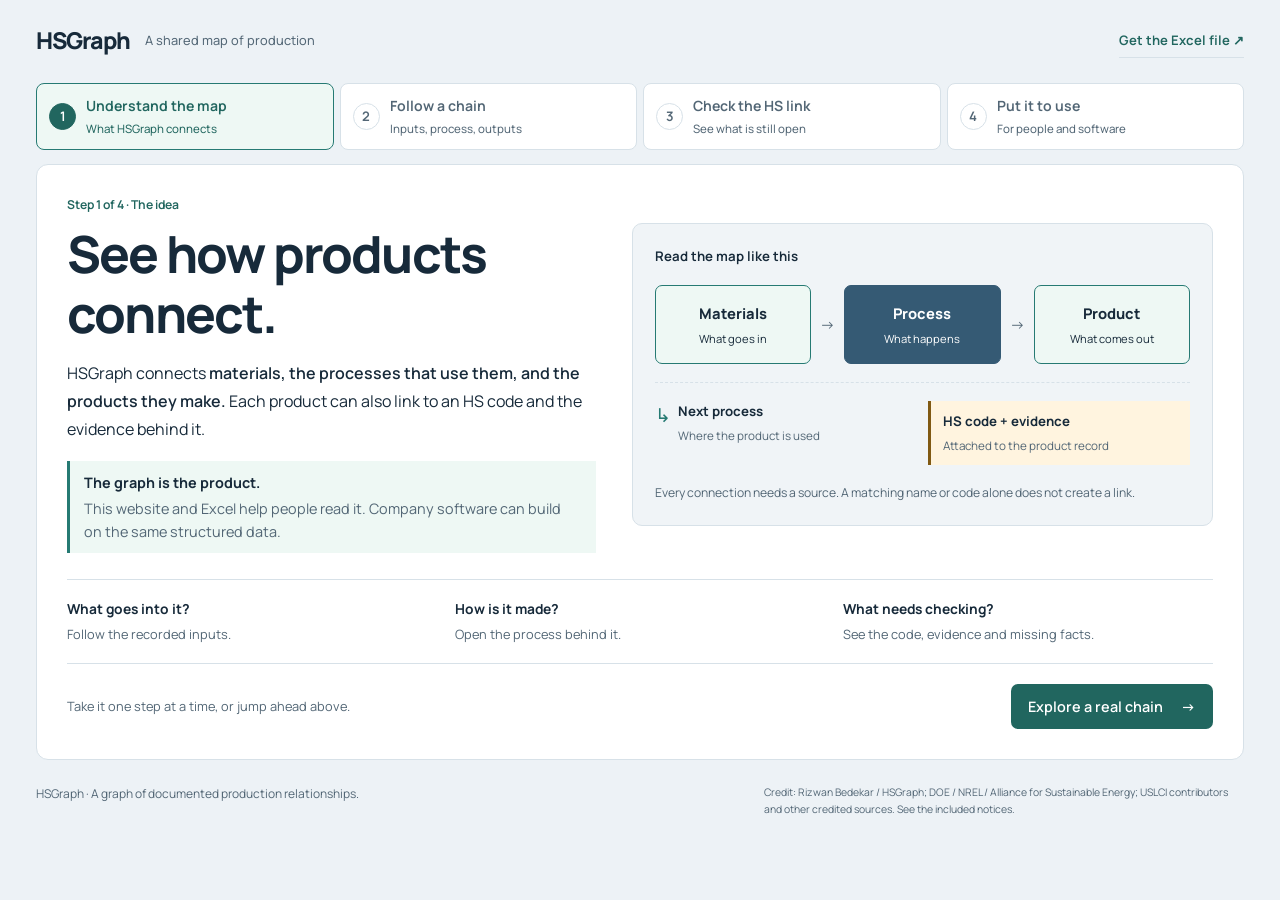
==== commit 0111cca5: "Align page wording with README orientation" ====
--- a/START_HERE.html
+++ b/START_HERE.html
@@ -107,7 +107,7 @@
 <a href="#use-data" data-step-link="use-data"><span class="step-number">4</span><span>Put it to use<small>For people and software</small></span></a>
 </nav><main id="journey-main">
 <section id="overview" class="journey-step" data-step="overview" aria-labelledby="overview-title">
-<div class="overview-grid"><div id="guide" class="overview-copy"><p class="step-caption">Step 1 of 4 · The idea</p><h1 id="overview-title" tabindex="-1">See how products connect.</h1><p class="lede">HSGraph connects <strong>materials, the processes that use them, and the products they make.</strong> Each product can also link to an HS code and the evidence behind it.</p><div class="purpose-note"><strong>The graph is the project.</strong><p>This website and Excel help people read it. Company software can build on the same structured data.</p></div></div>
+<div class="overview-grid"><div id="guide" class="overview-copy"><p class="step-caption">Step 1 of 4 · The idea</p><h1 id="overview-title" tabindex="-1">See how products connect.</h1><p class="lede">HSGraph connects <strong>materials, the processes that use them, and the products they make.</strong> Each product can also link to an HS code and the evidence behind it.</p><div class="purpose-note"><strong>The graph is the product.</strong><p>This website and Excel help people read it. Company software can build on the same structured data.</p></div></div>
 <div class="map-primer" role="group" aria-label="The idea: materials enter a process, which makes a product. Products can feed a next process and have HS links.">
 <p class="primer-title">Read the map like this</p><div class="primer-chain"><div class="primer-node"><span>Materials</span><small>What goes in</small></div><span class="primer-arrow" aria-hidden="true">→</span><div class="primer-node primer-process"><span>Process</span><small>What happens</small></div><span class="primer-arrow" aria-hidden="true">→</span><div class="primer-node"><span>Product</span><small>What comes out</small></div></div>
 <div class="primer-fork"><div class="primer-next"><span aria-hidden="true">↳</span><strong>Next process</strong><small>Where the product is used</small></div><div class="primer-code"><strong>HS code + evidence</strong><small>Attached to the product record</small></div></div><p class="primer-foot">Every connection needs a source. A matching name or code alone does not create a link.</p></div></div>
@@ -273,9 +273,9 @@
 <dt>post run concerns</dt><dd>smoke1/ethylene-glycol-proxy: Both passes classified the inventory proxy, not the represented product; raw support is not established support for that product.
 smoke2/S2-03: Unresolved composition concern: source-declared identity was treated as composition eligibility; agreement is not correctness.</dd>
 <dt>use limit</dt><dd>Evidence inspection only; not a verified classification, customs ruling or complete LCA</dd>
-</dl></details><p class="links"><a href="evidence/R05.json">Full saved evidence (JSON)</a> · <a href="#feedback">Give feedback on R05</a> · <a href="#examples">Back to the list</a></p></section><section class="case" id="R06"><p class="eyebrow">Record R06</p><div class="case-head"><h3>Aluminum ingot; production mix; at plant</h3><span class="chip conflict">Recorded conflict</span><span class="chip plain">No specialist validation</span></div><p>Code 7601 is proposed, but the saved checks flag a conflict, so the code is not settled. No saved model assessment exists for this exact record, and the rule text behind the check is not part of the public release, so the outcome is shown without its reasons.</p><p><strong>Your question:</strong> Would this help your task, and what would you need next?</p>
-<details><summary>Missing facts recorded with this row</summary><p class="muted">Quoted from the saved model findings, with the pass that made each one. A short list does not mean the record is complete.</p><ul class="facts">
-<li>The reasoning text behind this check is not part of the public release, and nothing has been reconstructed from private files.</li>
+</dl></details><p class="links"><a href="evidence/R05.json">Full saved evidence (JSON)</a> · <a href="#feedback">Give feedback on R05</a> · <a href="#examples">Back to the list</a></p></section><section class="case" id="R06"><p class="eyebrow">Record R06</p><div class="case-head"><h3>Aluminum ingot; production mix; at plant</h3><span class="chip conflict">Recorded conflict</span><span class="chip plain">No specialist validation</span></div><p>Code 7601 is proposed, but the saved checks flag a conflict, so the code is not settled. No saved model assessment exists for this exact record, and the rule text behind this check is not in v0.1.0, so the outcome is shown without its reasons.</p><p><strong>Your question:</strong> Would this help your task, and what would you need next?</p>
+<details><summary>Missing facts recorded with this row</summary><p class="muted">Quoted from the saved model findings, with the pass that made each one. A short list does not mean the record is complete.</p><ul class="facts">
+<li>The rule text behind this check is not in v0.1.0.</li>
 </ul></details>
 <details><summary>Warnings and disagreements kept in the record</summary><p>None recorded. This is not proof of correctness.</p></details>
 <details><summary>Technical details: IDs, locators and review states</summary><dl class="tech">
@@ -293,9 +293,9 @@
 <dt>recorded missing facts</dt><dd>Public pre-Smoke condition/rationale text withheld; no missing-fact explanation reconstructed. See retained identity assumptions and withheld-material fields.</dd>
 <dt>post run concerns</dt><dd>None recorded here; not proof of correctness</dd>
 <dt>use limit</dt><dd>Evidence inspection only; not a verified classification, customs ruling or complete LCA</dd>
-</dl></details><p class="links"><a href="evidence/R06.json">Full saved evidence (JSON)</a> · <a href="#feedback">Give feedback on R06</a> · <a href="#examples">Back to the list</a></p></section><section class="case" id="R07"><p class="eyebrow">Record R07</p><div class="case-head"><h3>Acrylonitrile-butadiene-styrene, ABS; copolymer resin; at plant</h3><span class="chip gap">Information missing</span><span class="chip plain">No specialist validation</span></div><p>Code 3903 is proposed, but the record lacks facts the saved checks need to settle it. No saved model assessment exists for this exact record, and the rule text behind the check is not part of the public release, so the outcome is shown without its reasons.</p><p><strong>Your question:</strong> Would this help your task, and what would you need next?</p>
-<details><summary>Missing facts recorded with this row</summary><p class="muted">Quoted from the saved model findings, with the pass that made each one. A short list does not mean the record is complete.</p><ul class="facts">
-<li>The reasoning text behind this check is not part of the public release, and nothing has been reconstructed from private files.</li>
+</dl></details><p class="links"><a href="evidence/R06.json">Full saved evidence (JSON)</a> · <a href="#feedback">Give feedback on R06</a> · <a href="#examples">Back to the list</a></p></section><section class="case" id="R07"><p class="eyebrow">Record R07</p><div class="case-head"><h3>Acrylonitrile-butadiene-styrene, ABS; copolymer resin; at plant</h3><span class="chip gap">Information missing</span><span class="chip plain">No specialist validation</span></div><p>Code 3903 is proposed, but the record lacks facts the saved checks need to settle it. No saved model assessment exists for this exact record, and the rule text behind this check is not in v0.1.0, so the outcome is shown without its reasons.</p><p><strong>Your question:</strong> Would this help your task, and what would you need next?</p>
+<details><summary>Missing facts recorded with this row</summary><p class="muted">Quoted from the saved model findings, with the pass that made each one. A short list does not mean the record is complete.</p><ul class="facts">
+<li>The rule text behind this check is not in v0.1.0.</li>
 </ul></details>
 <details><summary>Warnings and disagreements kept in the record</summary><p>None recorded. This is not proof of correctness.</p></details>
 <details><summary>Technical details: IDs, locators and review states</summary><dl class="tech">
@@ -313,9 +313,9 @@
 <dt>recorded missing facts</dt><dd>Public pre-Smoke condition/rationale text withheld; no missing-fact explanation reconstructed. See retained identity assumptions and withheld-material fields.</dd>
 <dt>post run concerns</dt><dd>None recorded here; not proof of correctness</dd>
 <dt>use limit</dt><dd>Evidence inspection only; not a verified classification, customs ruling or complete LCA</dd>
-</dl></details><p class="links"><a href="evidence/R07.json">Full saved evidence (JSON)</a> · <a href="#feedback">Give feedback on R07</a> · <a href="#examples">Back to the list</a></p></section><section class="case" id="R08"><p class="eyebrow">Record R08</p><div class="case-head"><h3>Phosphorous fertilizer; production mix; at plant</h3><span class="chip multi">More than one candidate</span><span class="chip plain">No specialist validation</span></div><p>The saved rules leave more than one code possible (3103 or 3105); no single code is established. No saved model assessment exists for this exact record, and the rule text behind the check is not part of the public release, so the outcome is shown without its reasons.</p><p><strong>Your question:</strong> Would this help your task, and what would you need next?</p>
-<details><summary>Missing facts recorded with this row</summary><p class="muted">Quoted from the saved model findings, with the pass that made each one. A short list does not mean the record is complete.</p><ul class="facts">
-<li>The reasoning text behind this check is not part of the public release, and nothing has been reconstructed from private files.</li>
+</dl></details><p class="links"><a href="evidence/R07.json">Full saved evidence (JSON)</a> · <a href="#feedback">Give feedback on R07</a> · <a href="#examples">Back to the list</a></p></section><section class="case" id="R08"><p class="eyebrow">Record R08</p><div class="case-head"><h3>Phosphorous fertilizer; production mix; at plant</h3><span class="chip multi">More than one candidate</span><span class="chip plain">No specialist validation</span></div><p>The saved rules leave more than one code possible (3103 or 3105); no single code is established. No saved model assessment exists for this exact record, and the rule text behind this check is not in v0.1.0, so the outcome is shown without its reasons.</p><p><strong>Your question:</strong> Would this help your task, and what would you need next?</p>
+<details><summary>Missing facts recorded with this row</summary><p class="muted">Quoted from the saved model findings, with the pass that made each one. A short list does not mean the record is complete.</p><ul class="facts">
+<li>The rule text behind this check is not in v0.1.0.</li>
 </ul></details>
 <details><summary>Warnings and disagreements kept in the record</summary><p>None recorded. This is not proof of correctness.</p></details>
 <details><summary>Technical details: IDs, locators and review states</summary><dl class="tech">
@@ -333,9 +333,9 @@
 <dt>recorded missing facts</dt><dd>Public pre-Smoke condition/rationale text withheld; no missing-fact explanation reconstructed. See retained identity assumptions and withheld-material fields.</dd>
 <dt>post run concerns</dt><dd>None recorded here; not proof of correctness</dd>
 <dt>use limit</dt><dd>Evidence inspection only; not a verified classification, customs ruling or complete LCA</dd>
-</dl></details><p class="links"><a href="evidence/R08.json">Full saved evidence (JSON)</a> · <a href="#feedback">Give feedback on R08</a> · <a href="#examples">Back to the list</a></p></section><section class="case" id="R09"><p class="eyebrow">Record R09</p><div class="case-head"><h3>Concrete; at plant</h3><span class="chip multi">More than one candidate</span><span class="chip plain">No specialist validation</span></div><p>The saved rules leave more than one code possible (3824 or 6810 or 3816); no single code is established. No saved model assessment exists for this exact record, and the rule text behind the check is not part of the public release, so the outcome is shown without its reasons.</p><p><strong>Your question:</strong> Would this help your task, and what would you need next?</p>
-<details><summary>Missing facts recorded with this row</summary><p class="muted">Quoted from the saved model findings, with the pass that made each one. A short list does not mean the record is complete.</p><ul class="facts">
-<li>The reasoning text behind this check is not part of the public release, and nothing has been reconstructed from private files.</li>
+</dl></details><p class="links"><a href="evidence/R08.json">Full saved evidence (JSON)</a> · <a href="#feedback">Give feedback on R08</a> · <a href="#examples">Back to the list</a></p></section><section class="case" id="R09"><p class="eyebrow">Record R09</p><div class="case-head"><h3>Concrete; at plant</h3><span class="chip multi">More than one candidate</span><span class="chip plain">No specialist validation</span></div><p>The saved rules leave more than one code possible (3824 or 6810 or 3816); no single code is established. No saved model assessment exists for this exact record, and the rule text behind this check is not in v0.1.0, so the outcome is shown without its reasons.</p><p><strong>Your question:</strong> Would this help your task, and what would you need next?</p>
+<details><summary>Missing facts recorded with this row</summary><p class="muted">Quoted from the saved model findings, with the pass that made each one. A short list does not mean the record is complete.</p><ul class="facts">
+<li>The rule text behind this check is not in v0.1.0.</li>
 </ul></details>
 <details><summary>Warnings and disagreements kept in the record</summary><p>None recorded. This is not proof of correctness.</p></details>
 <details><summary>Technical details: IDs, locators and review states</summary><dl class="tech">
@@ -353,9 +353,9 @@
 <dt>recorded missing facts</dt><dd>Public pre-Smoke condition/rationale text withheld; no missing-fact explanation reconstructed. See retained identity assumptions and withheld-material fields.</dd>
 <dt>post run concerns</dt><dd>None recorded here; not proof of correctness</dd>
 <dt>use limit</dt><dd>Evidence inspection only; not a verified classification, customs ruling or complete LCA</dd>
-</dl></details><p class="links"><a href="evidence/R09.json">Full saved evidence (JSON)</a> · <a href="#feedback">Give feedback on R09</a> · <a href="#examples">Back to the list</a></p></section><section class="case" id="R10"><p class="eyebrow">Record R10</p><div class="case-head"><h3>Sodium hydroxide; at plant</h3><span class="chip pass">Recorded conditions pass</span><span class="chip plain">No specialist validation</span></div><p>The saved rule checks pass for code 2815. This is a saved proposal, not specialist validation. No saved model assessment exists for this exact record, and the rule text behind the check is not part of the public release, so the outcome is shown without its reasons.</p><p><strong>Your question:</strong> Would this help your task, and what would you need next?</p>
-<details><summary>Missing facts recorded with this row</summary><p class="muted">Quoted from the saved model findings, with the pass that made each one. A short list does not mean the record is complete.</p><ul class="facts">
-<li>The reasoning text behind this check is not part of the public release, and nothing has been reconstructed from private files.</li>
+</dl></details><p class="links"><a href="evidence/R09.json">Full saved evidence (JSON)</a> · <a href="#feedback">Give feedback on R09</a> · <a href="#examples">Back to the list</a></p></section><section class="case" id="R10"><p class="eyebrow">Record R10</p><div class="case-head"><h3>Sodium hydroxide; at plant</h3><span class="chip pass">Recorded conditions pass</span><span class="chip plain">No specialist validation</span></div><p>The saved rule checks pass for code 2815. This is a saved proposal, not specialist validation. No saved model assessment exists for this exact record, and the rule text behind this check is not in v0.1.0, so the outcome is shown without its reasons.</p><p><strong>Your question:</strong> Would this help your task, and what would you need next?</p>
+<details><summary>Missing facts recorded with this row</summary><p class="muted">Quoted from the saved model findings, with the pass that made each one. A short list does not mean the record is complete.</p><ul class="facts">
+<li>The rule text behind this check is not in v0.1.0.</li>
 </ul></details>
 <details><summary>Warnings and disagreements kept in the record</summary><p>None recorded. This is not proof of correctness.</p></details>
 <details><summary>Technical details: IDs, locators and review states</summary><dl class="tech">
@@ -377,7 +377,7 @@
 <div class="journey-actions"><a class="quiet-link" href="#graph">Previous step</a><a class="button" href="#use-data">See how to use the data <span aria-hidden="true">→</span></a></div></section>
 <section id="use-data" class="journey-step" data-step="use-data" aria-labelledby="use-title"><div class="step-heading"><div><p class="step-caption">Step 4 of 4 · Your next step</p><h2 id="use-title" tabindex="-1">One graph. Different ways to use it.</h2></div><p>These are uses we are building towards. The downloads show the records and connections available today.</p></div>
 <div id="uses" class="use-columns"><article><span class="use-symbol" aria-hidden="true">▦</span><h3>ERP and procurement</h3><p>Connect product records to their documented inputs and classification evidence.</p></article><article><span class="use-symbol" aria-hidden="true">≡</span><h3>RFPs and supplier discussions</h3><p>Find the specifications to ask for and make the open questions clear.</p></article><article><span class="use-symbol" aria-hidden="true">⇄</span><h3>Manufacturing planning</h3><p>Explore recorded production routes, what they use, and where the evidence stops.</p></article></div>
-<section id="downloads" class="download-section"><h3>Choose how you want to explore</h3><div class="download-grid"><a class="download-card" href="production-graph.xlsx"><span class="download-type">For people</span><strong>Open the Excel workbook <span aria-hidden="true">↗</span></strong><span>Start with the diagram, then read the processes, links and examples.</span></a><a class="download-card" href="production-graph.json"><span class="download-type">For software</span><strong>Get the graph as JSON <span aria-hidden="true">↗</span></strong><span>Use the structured processes, product records and source links.</span></a></div><div class="resource-links"><a href="samples.csv">Classification examples (CSV)</a><a href="samples.json">Examples (JSON)</a><a href="production-evidence.json">Graph source records</a><a href="https://doi.org/10.5281/zenodo.22857372">Full dataset</a><a href="https://github.com/r-bedekar/hsgraph-open">Project on GitHub</a></div></section>
+<section id="downloads" class="download-section"><h3>Choose how you want to explore</h3><p>The JSON, CSV and Excel downloads are views of v0.1.0 (the 21-process graph follows three starting processes one recorded step upstream and downstream); the <a href="https://doi.org/10.5281/zenodo.22857372">Zenodo ZIP</a> is the canonical release.</p><div class="download-grid"><a class="download-card" href="production-graph.xlsx"><span class="download-type">For people</span><strong>Open the Excel workbook <span aria-hidden="true">↗</span></strong><span>Start with the diagram, then read the processes, links and examples.</span></a><a class="download-card" href="production-graph.json"><span class="download-type">For software</span><strong>Get the graph as JSON <span aria-hidden="true">↗</span></strong><span>Use the structured processes, product records and source links.</span></a></div><div class="resource-links"><a href="samples.csv">Classification examples (CSV)</a><a href="samples.json">Examples (JSON)</a><a href="production-evidence.json">Graph source records</a><a href="https://doi.org/10.5281/zenodo.22857372">Full dataset</a><a href="https://github.com/r-bedekar/hsgraph-open">Project on GitHub</a></div></section>
 <div class="scope-note"><strong>Use the evidence within its scope.</strong><p>Process models describe recorded relationships. They do not identify actual suppliers or establish that products are interchangeable. Proposed codes still need specialist review before being relied on.</p></div>
 <details class="read-more"><summary>What is in the full dataset, and what are its limits?</summary><section id="dataset"><h2>What the full dataset contains</h2>
 <p>The ten records above come from HSGraph v0.1.0, published on Zenodo with a DOI. Counts are taken from its data card.</p>
